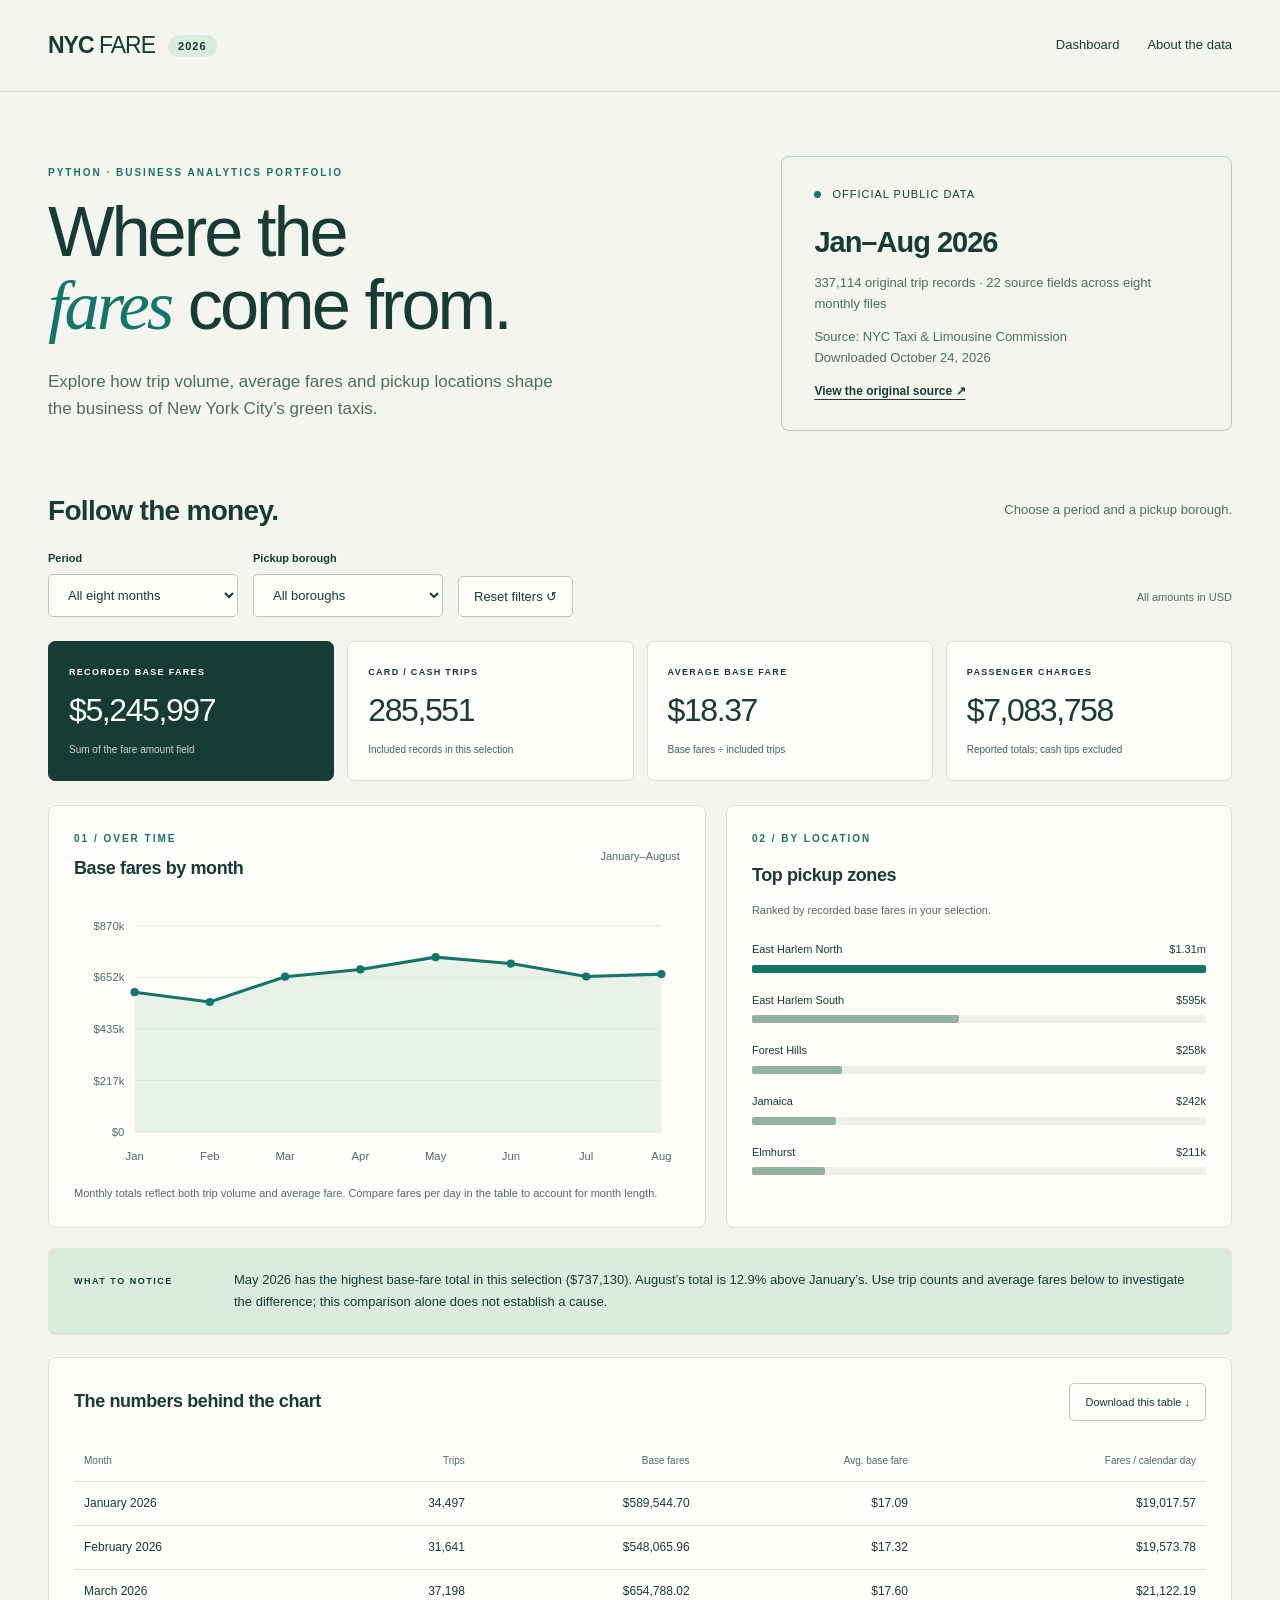
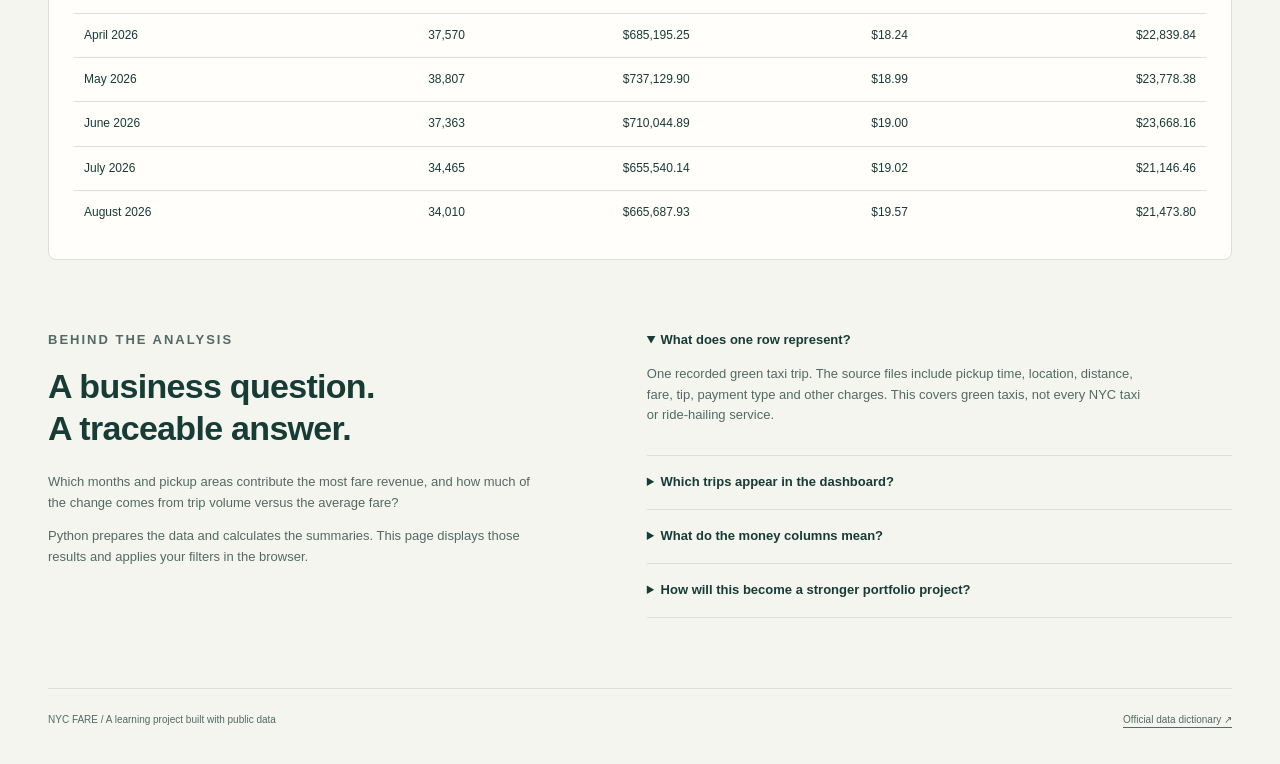
==== docs/index.html @ 301e700b "Add files via upload" ====
<!DOCTYPE html>
<html lang="en">
<head><meta charset="UTF-8"><meta name="viewport" content="width=device-width, initial-scale=1"><meta name="description" content="A Python business analytics project exploring New York City green taxi fares, trip volume and pickup locations in 2026."><title>NYC Fare | 2026 Business Analytics</title><link rel="stylesheet" href="style.css"></head>
<body>
<header class="nav"><a class="brand" href="#top">NYC <span>FARE</span><i>2026</i></a><nav aria-label="Main navigation"><a href="#explore">Dashboard</a><a href="#method">About the data</a></nav></header>
<main id="top">
<section class="hero"><div><p class="eyebrow">PYTHON · BUSINESS ANALYTICS PORTFOLIO</p><h1>Where the<br><em>fares</em> come from.</h1><p class="intro">Explore how trip volume, average fares and pickup locations shape the business of New York City’s green taxis.</p></div><aside class="dataset-note"><span class="dot"></span> OFFICIAL PUBLIC DATA<h2>Jan–Aug 2026</h2><p id="datasetSize">Loading source information…</p><p>Source: NYC Taxi &amp; Limousine Commission<br>Downloaded October 24, 2026</p><a href="https://www.nyc.gov/site/tlc/about/tlc-trip-record-data.page" target="_blank" rel="noopener">View the original source ↗</a></aside></section>
<section id="explore" aria-label="Interactive dashboard"><div class="section-heading"><h2>Follow the money.</h2><p>Choose a period and a pickup borough.</p></div>
<div class="filters"><label>Period<select id="month"><option value="all">All eight months</option></select></label><label>Pickup borough<select id="borough"><option value="all">All boroughs</option></select></label><button id="reset" type="button">Reset filters ↺</button><span class="units">All amounts in USD</span></div>
<div class="kpis" aria-live="polite"><article><p>RECORDED BASE FARES</p><strong id="fare">—</strong><small>Sum of the fare amount field</small></article><article><p>CARD / CASH TRIPS</p><strong id="trips">—</strong><small>Included records in this selection</small></article><article><p>AVERAGE BASE FARE</p><strong id="average">—</strong><small>Base fares ÷ included trips</small></article><article><p>PASSENGER CHARGES</p><strong id="charges">—</strong><small>Reported totals; cash tips excluded</small></article></div>
<div class="charts"><article class="panel"><div class="chart-heading"><div><p class="eyebrow">01 / OVER TIME</p><h3>Base fares by month</h3></div><span id="scope">January–August</span></div><div id="trend" class="svg-chart"></div><p class="chart-caption">Monthly totals reflect both trip volume and average fare. Compare fares per day in the table to account for month length.</p></article><article class="panel"><p class="eyebrow">02 / BY LOCATION</p><h3>Top pickup zones</h3><p class="chart-caption">Ranked by recorded base fares in your selection.</p><div id="zones" class="zone-bars"></div></article></div>
<aside class="insight" aria-live="polite"><span>WHAT TO NOTICE</span><p id="insight">Loading…</p></aside>
<article class="panel table-panel"><div class="chart-heading"><h3>The numbers behind the chart</h3><button id="download" type="button">Download this table ↓</button></div><div class="table-scroll"><table><caption class="sr-only">Monthly business metrics for the selected period and pickup borough</caption><thead><tr><th scope="col">Month</th><th scope="col">Trips</th><th scope="col">Base fares</th><th scope="col">Avg. base fare</th><th scope="col">Fares / calendar day</th></tr></thead><tbody id="tableBody"></tbody></table></div></article>
</section>
<section id="method" class="method"><div><p class="eyebrow">BEHIND THE ANALYSIS</p><h2>A business question.<br>A traceable answer.</h2><p>Which months and pickup areas contribute the most fare revenue, and how much of the change comes from trip volume versus the average fare?</p><p>Python prepares the data and calculates the summaries. This page displays those results and applies your filters in the browser.</p></div><div class="method-notes"><details open><summary>What does one row represent?</summary><p>One recorded green taxi trip. The source files include pickup time, location, distance, fare, tip, payment type and other charges. This covers green taxis, not every NYC taxi or ride-hailing service.</p></details><details><summary>Which trips appear in the dashboard?</summary><p id="quality">Loading…</p><p>We include card/cash records with positive fare and total amounts and a pickup date in the file’s own month. All source records remain in the downloadable project. Exact duplicates are counted but retained because there is no unique trip ID. We do not trim high fares. Distance outliers exist, so distance is not a dashboard KPI.</p></details><details><summary>What do the money columns mean?</summary><p><b>Base fares</b> are the recorded fare_amount, excluding separate tips, taxes, tolls and surcharges. <b>Passenger charges</b> use total_amount and include the charges reported in the trip record, but exclude cash tips. Neither measure represents company profit or driver take-home pay.</p></details><details><summary>How will this become a stronger portfolio project?</summary><p>Next: compare the same months in 2025, investigate changes in fare mix and trip volume, then test whether weather or local events help explain unusual days. Those explanations are hypotheses until checked against additional evidence. Marketing campaign and customer identity data are not available here.</p></details></div></section>
<footer><span>NYC FARE / A learning project built with public data</span><a href="https://www.nyc.gov/assets/tlc/downloads/pdf/data_dictionary_trip_records_green.pdf" target="_blank" rel="noopener">Official data dictionary ↗</a></footer>
</main><noscript><p>This dashboard needs JavaScript. The project also includes CSV summaries and a static chart.</p></noscript><script src="data.js"></script><script src="app.js"></script></body></html>
---- docs/style.css ----
:root{--bg:#f5f5ef;--ink:#173b35;--muted:#526a63;--line:#d9e1d9;--green:#147569;--mint:#d9ecde;--white:#fffefa}*{box-sizing:border-box}html{scroll-behavior:smooth}body{margin:0;background:var(--bg);color:var(--ink);font:16px/1.6 Arial,Helvetica,sans-serif}.nav,main{max-width:1280px;margin:auto;padding:0 48px}.nav{height:92px;display:flex;align-items:center;justify-content:space-between;border-bottom:1px solid var(--line)}a{color:inherit;text-underline-offset:4px}.brand{text-decoration:none;font-size:23px;font-weight:800;letter-spacing:-1px}.brand span{font-weight:400}.brand i{font-size:11px;font-style:normal;letter-spacing:1px;background:var(--mint);border-radius:20px;padding:5px 10px;margin-left:13px;vertical-align:middle}nav{display:flex;gap:28px;font-size:13px}nav a{text-decoration:none}nav a:hover{text-decoration:underline}.hero{display:grid;grid-template-columns:1.45fr 1fr;gap:80px;padding:64px 0 62px;align-items:center}.eyebrow{font-size:10px;letter-spacing:2px;font-weight:700;margin:0 0 14px;color:var(--green)}h1{font-size:clamp(42px,5.5vw,72px);line-height:1.04;letter-spacing:-3px;margin:0 0 26px;font-weight:500}h1 em{font-family:Georgia,serif;color:var(--green);font-weight:400}.intro{max-width:520px;color:var(--muted);font-size:17px;line-height:1.6;margin:0}.dataset-note{border:1px solid #b9cec1;border-radius:8px;padding:29px 32px;position:relative;font-size:11px;letter-spacing:1px}.dataset-note h2{font-size:29px;letter-spacing:-1px;margin:20px 0 12px}.dataset-note p{font-size:13px;letter-spacing:0;color:var(--muted)}.dataset-note a{font-size:12px;letter-spacing:0;font-weight:700}.dot{display:inline-block;width:7px;height:7px;background:var(--green);border-radius:50%;margin-right:7px}h2,h3,p{overflow-wrap:break-word}h2{font-size:28px;letter-spacing:-.7px;line-height:1.25;margin:0}h3{font-size:18px;letter-spacing:-.4px;margin:0}.section-heading{display:flex;justify-content:space-between;align-items:center;margin-bottom:22px}.section-heading p{font-size:13px;color:var(--muted);margin:0}.filters{display:flex;align-items:end;gap:15px;margin-bottom:24px}.filters label{display:flex;flex-direction:column;gap:6px;font-size:11px;font-weight:700}.filters select,button{border:1px solid #b9cbbf;background:var(--white);color:var(--ink);border-radius:5px;font:13px Arial,Helvetica,sans-serif;padding:12px 15px}.filters select{min-width:190px;padding-right:35px}button{cursor:pointer}button:hover{background:var(--mint)}button:focus-visible,select:focus-visible,a:focus-visible,summary:focus-visible{outline:3px solid #d59c3b;outline-offset:3px}.units{font-size:11px;color:var(--muted);margin-left:auto;padding-bottom:10px}.kpis{display:grid;grid-template-columns:repeat(4,1fr);gap:13px;margin-bottom:24px}.kpis article{padding:23px 20px;background:var(--white);border:1px solid var(--line);border-radius:7px}.kpis article:first-child{background:var(--ink);color:#f8fff7;border-color:var(--ink)}.kpis p{font-size:9px;letter-spacing:1.3px;font-weight:700;margin:0 0 11px}.kpis strong{font-size:clamp(23px,2.5vw,33px);letter-spacing:-1.4px;font-weight:500;display:block;line-height:1.3}.kpis small{font-size:10px;opacity:.8;display:block;margin-top:10px;line-height:1.5}.charts{display:grid;grid-template-columns:1.3fr 1fr;gap:20px}.panel{border:1px solid var(--line);border-radius:8px;padding:25px;background:var(--white)}.chart-heading{display:flex;justify-content:space-between;align-items:center;gap:12px}.chart-heading>span{font-size:11px;color:var(--muted)}.chart-heading .eyebrow{margin-bottom:7px}.svg-chart{padding-top:18px;width:100%}.svg-chart svg{display:block;width:100%;height:auto}.chart-caption{font-size:11px;color:var(--muted);line-height:1.6;margin:12px 0 0}.zone-bars{margin-top:22px}.bar-row{margin-bottom:19px}.bar-label{display:flex;justify-content:space-between;gap:12px;font-size:11px;margin-bottom:6px}.bar-label span:first-child{max-width:75%}.bar-label b{font-weight:500;white-space:nowrap}.track{height:8px;background:#edf1e9;border-radius:2px}.fill{height:8px;background:var(--green);border-radius:2px}.bar-row:not(:first-child) .fill{background:#92b2a2}.insight{display:grid;grid-template-columns:140px 1fr;gap:20px;padding:21px 26px;background:var(--mint);border-radius:7px;margin:20px 0}.insight span{font-size:9px;letter-spacing:1.5px;font-weight:700;padding-top:5px}.insight p{margin:0;font-size:13px;line-height:1.7}.table-panel{margin-top:22px}.table-panel button{font-size:11px}.table-scroll{overflow-x:auto}table{border-collapse:collapse;width:100%;font-size:12px;margin-top:20px;text-align:right}th,td{padding:12px 10px;border-bottom:1px solid var(--line);white-space:nowrap}th{font-weight:500;color:var(--muted);font-size:10px}th:first-child,td:first-child{text-align:left}tbody tr:last-child td{border-bottom:0}.method{display:grid;grid-template-columns:1fr 1.15fr;gap:90px;padding:70px 0}.method h2{font-size:34px;margin-bottom:22px}.method p{font-size:13px;color:var(--muted);max-width:500px}.method-notes details{border-bottom:1px solid var(--line);padding:16px 0}.method-notes details:first-child{padding-top:0}summary{font-size:13px;font-weight:700;cursor:pointer}footer{border-top:1px solid var(--line);padding:23px 0 36px;display:flex;justify-content:space-between;gap:20px;font-size:10px;color:var(--muted)}.sr-only{position:absolute;width:1px;height:1px;padding:0;margin:-1px;overflow:hidden;clip:rect(0,0,0,0);white-space:nowrap;border:0}@media(max-width:950px){.nav,main{padding-left:25px;padding-right:25px}.hero{gap:30px}.kpis{grid-template-columns:repeat(2,1fr)}.charts{grid-template-columns:1fr 1fr}.panel{padding:20px}.method{gap:40px}.chart-heading>span{display:none}}@media(max-width:650px){.nav{height:75px}nav{gap:15px;font-size:11px}.hero{grid-template-columns:1fr;padding:40px 0;gap:28px}h1{font-size:53px}.dataset-note{padding:22px}.section-heading{display:block}.section-heading p{margin-top:10px}.filters{flex-wrap:wrap}.filters label{flex:1}.filters select{min-width:0;width:100%}.filters .units{font-size:10px}.kpis article{padding:18px 13px}.kpis strong{font-size:27px}.kpis p{font-size:8px}.charts{grid-template-columns:1fr}.insight{grid-template-columns:1fr;gap:7px;padding:19px}.method{grid-template-columns:1fr;gap:20px;padding:45px 0}.chart-heading{align-items:start}.table-panel button{max-width:130px;padding:9px;line-height:1.4}footer{flex-direction:column;gap:7px}.table-panel{padding:19px 14px}}@media(prefers-reduced-motion:reduce){html{scroll-behavior:auto}}
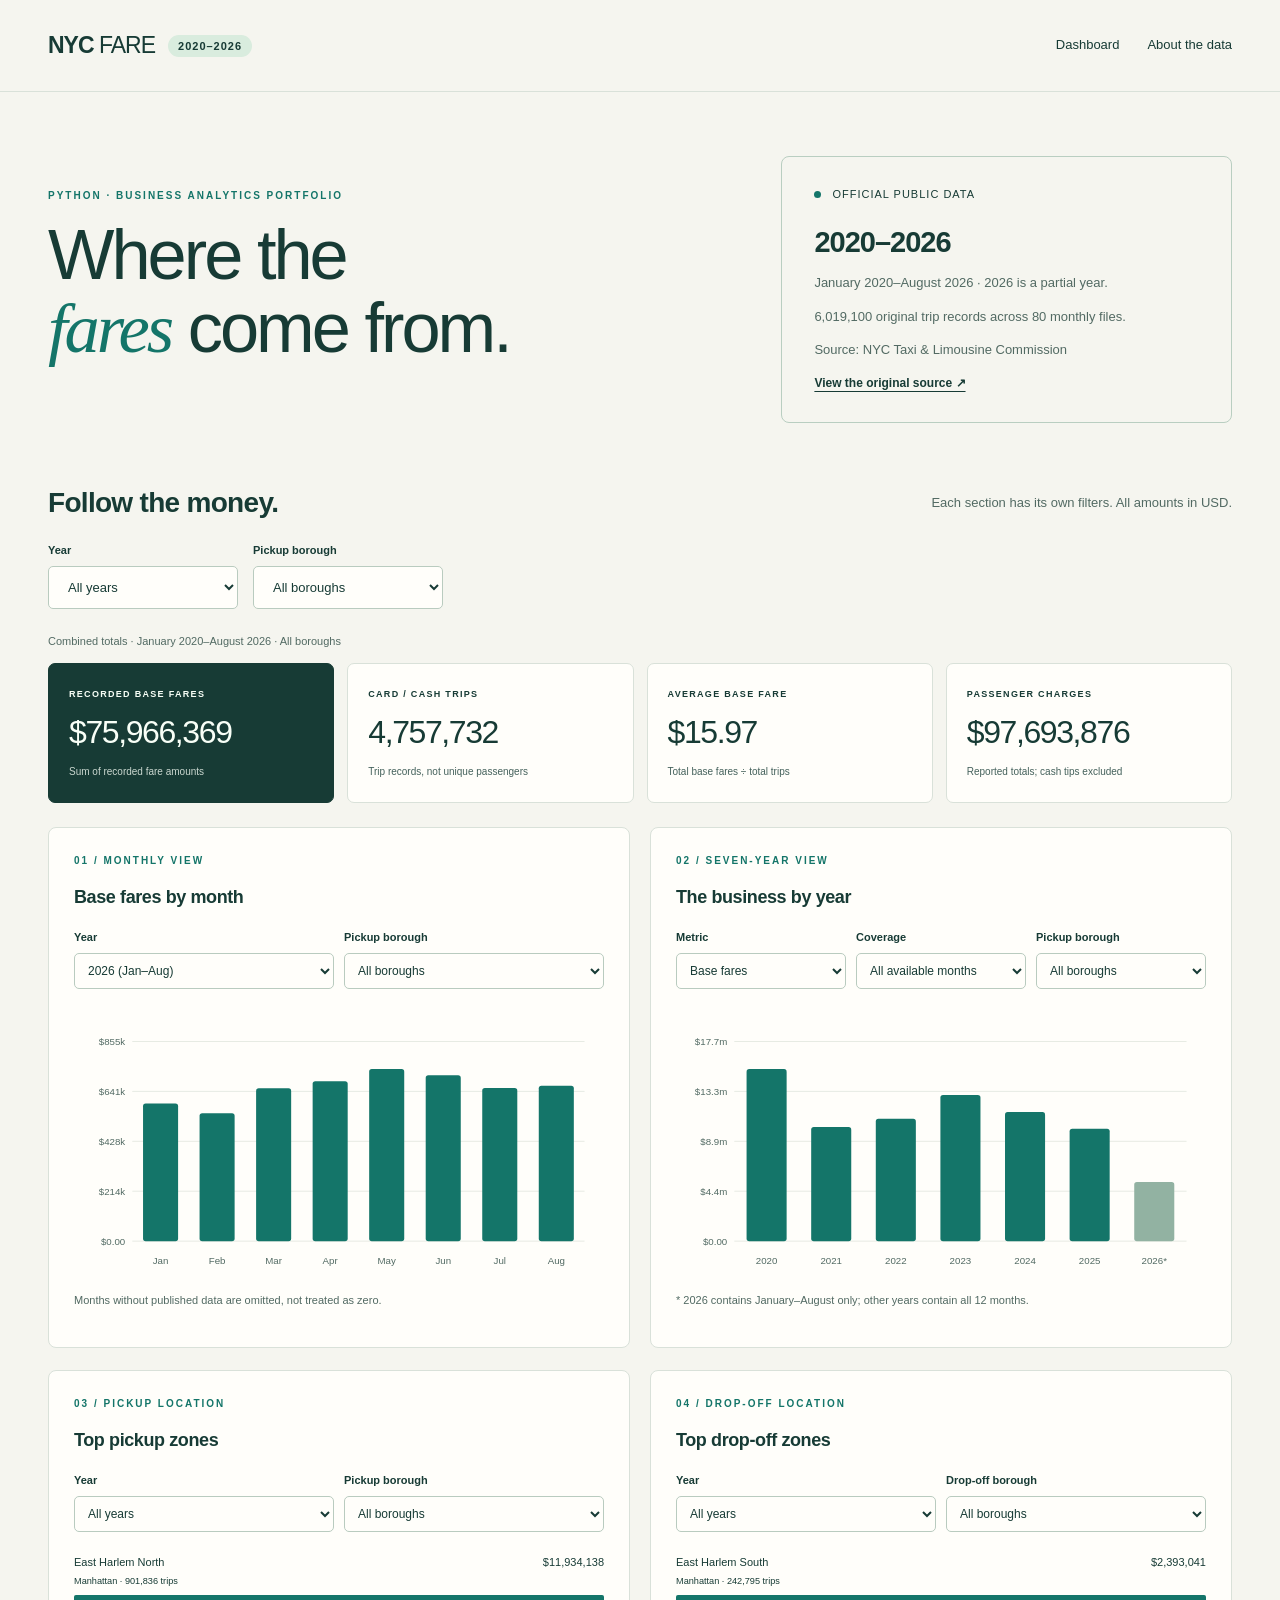
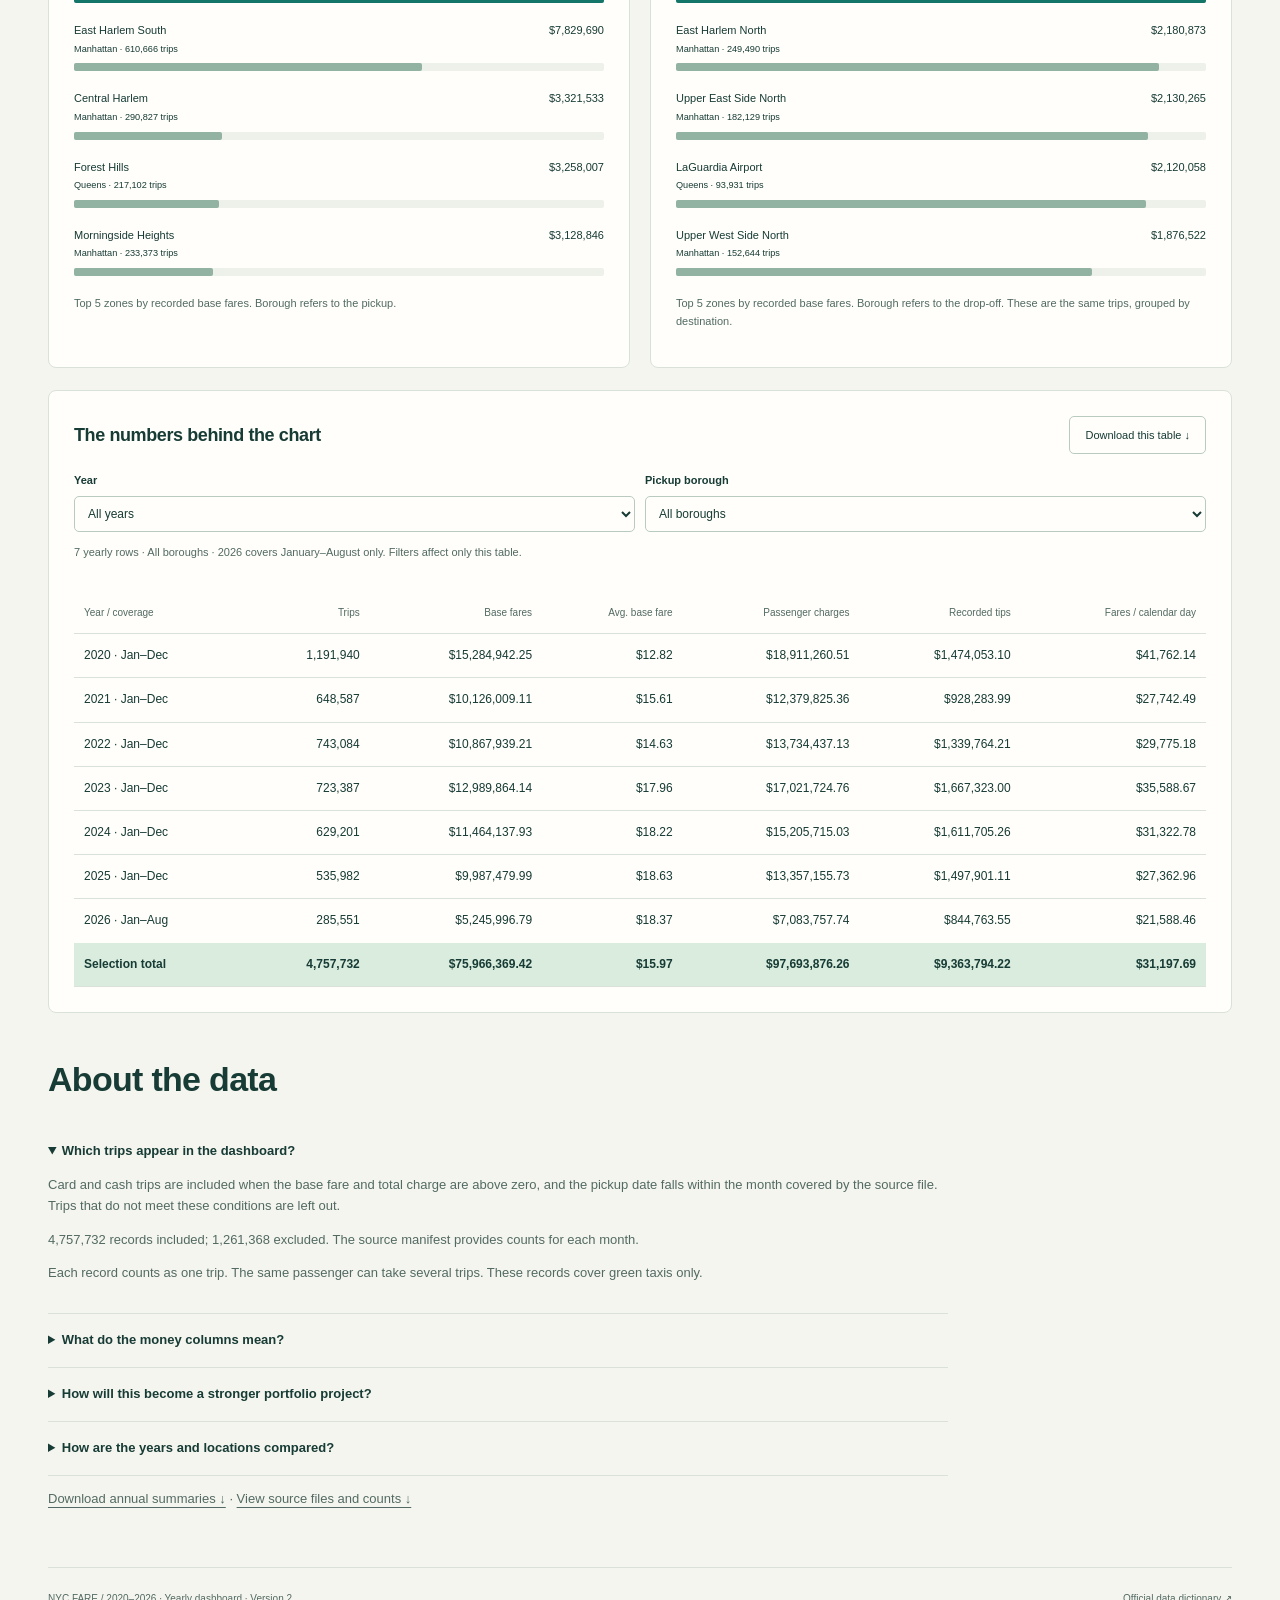
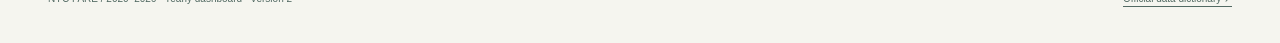
==== commit e53d4cc0: "Add files via upload" ====
--- a/docs/index.html
+++ b/docs/index.html
@@ -1,17 +1,46 @@
-<!DOCTYPE html>
-<html lang="en">
-<head><meta charset="UTF-8"><meta name="viewport" content="width=device-width, initial-scale=1"><meta name="description" content="A Python business analytics project exploring New York City green taxi fares, trip volume and pickup locations in 2026."><title>NYC Fare | 2026 Business Analytics</title><link rel="stylesheet" href="style.css"></head>
-<body>
-<header class="nav"><a class="brand" href="#top">NYC <span>FARE</span><i>2026</i></a><nav aria-label="Main navigation"><a href="#explore">Dashboard</a><a href="#method">About the data</a></nav></header>
-<main id="top">
-<section class="hero"><div><p class="eyebrow">PYTHON · BUSINESS ANALYTICS PORTFOLIO</p><h1>Where the<br><em>fares</em> come from.</h1><p class="intro">Explore how trip volume, average fares and pickup locations shape the business of New York City’s green taxis.</p></div><aside class="dataset-note"><span class="dot"></span> OFFICIAL PUBLIC DATA<h2>Jan–Aug 2026</h2><p id="datasetSize">Loading source information…</p><p>Source: NYC Taxi &amp; Limousine Commission<br>Downloaded October 24, 2026</p><a href="https://www.nyc.gov/site/tlc/about/tlc-trip-record-data.page" target="_blank" rel="noopener">View the original source ↗</a></aside></section>
-<section id="explore" aria-label="Interactive dashboard"><div class="section-heading"><h2>Follow the money.</h2><p>Choose a period and a pickup borough.</p></div>
-<div class="filters"><label>Period<select id="month"><option value="all">All eight months</option></select></label><label>Pickup borough<select id="borough"><option value="all">All boroughs</option></select></label><button id="reset" type="button">Reset filters ↺</button><span class="units">All amounts in USD</span></div>
-<div class="kpis" aria-live="polite"><article><p>RECORDED BASE FARES</p><strong id="fare">—</strong><small>Sum of the fare amount field</small></article><article><p>CARD / CASH TRIPS</p><strong id="trips">—</strong><small>Included records in this selection</small></article><article><p>AVERAGE BASE FARE</p><strong id="average">—</strong><small>Base fares ÷ included trips</small></article><article><p>PASSENGER CHARGES</p><strong id="charges">—</strong><small>Reported totals; cash tips excluded</small></article></div>
-<div class="charts"><article class="panel"><div class="chart-heading"><div><p class="eyebrow">01 / OVER TIME</p><h3>Base fares by month</h3></div><span id="scope">January–August</span></div><div id="trend" class="svg-chart"></div><p class="chart-caption">Monthly totals reflect both trip volume and average fare. Compare fares per day in the table to account for month length.</p></article><article class="panel"><p class="eyebrow">02 / BY LOCATION</p><h3>Top pickup zones</h3><p class="chart-caption">Ranked by recorded base fares in your selection.</p><div id="zones" class="zone-bars"></div></article></div>
-<aside class="insight" aria-live="polite"><span>WHAT TO NOTICE</span><p id="insight">Loading…</p></aside>
-<article class="panel table-panel"><div class="chart-heading"><h3>The numbers behind the chart</h3><button id="download" type="button">Download this table ↓</button></div><div class="table-scroll"><table><caption class="sr-only">Monthly business metrics for the selected period and pickup borough</caption><thead><tr><th scope="col">Month</th><th scope="col">Trips</th><th scope="col">Base fares</th><th scope="col">Avg. base fare</th><th scope="col">Fares / calendar day</th></tr></thead><tbody id="tableBody"></tbody></table></div></article>
-</section>
-<section id="method" class="method"><div><p class="eyebrow">BEHIND THE ANALYSIS</p><h2>A business question.<br>A traceable answer.</h2><p>Which months and pickup areas contribute the most fare revenue, and how much of the change comes from trip volume versus the average fare?</p><p>Python prepares the data and calculates the summaries. This page displays those results and applies your filters in the browser.</p></div><div class="method-notes"><details open><summary>What does one row represent?</summary><p>One recorded green taxi trip. The source files include pickup time, location, distance, fare, tip, payment type and other charges. This covers green taxis, not every NYC taxi or ride-hailing service.</p></details><details><summary>Which trips appear in the dashboard?</summary><p id="quality">Loading…</p><p>We include card/cash records with positive fare and total amounts and a pickup date in the file’s own month. All source records remain in the downloadable project. Exact duplicates are counted but retained because there is no unique trip ID. We do not trim high fares. Distance outliers exist, so distance is not a dashboard KPI.</p></details><details><summary>What do the money columns mean?</summary><p><b>Base fares</b> are the recorded fare_amount, excluding separate tips, taxes, tolls and surcharges. <b>Passenger charges</b> use total_amount and include the charges reported in the trip record, but exclude cash tips. Neither measure represents company profit or driver take-home pay.</p></details><details><summary>How will this become a stronger portfolio project?</summary><p>Next: compare the same months in 2025, investigate changes in fare mix and trip volume, then test whether weather or local events help explain unusual days. Those explanations are hypotheses until checked against additional evidence. Marketing campaign and customer identity data are not available here.</p></details></div></section>
-<footer><span>NYC FARE / A learning project built with public data</span><a href="https://www.nyc.gov/assets/tlc/downloads/pdf/data_dictionary_trip_records_green.pdf" target="_blank" rel="noopener">Official data dictionary ↗</a></footer>
-</main><noscript><p>This dashboard needs JavaScript. The project also includes CSV summaries and a static chart.</p></noscript><script src="data.js"></script><script src="app.js"></script></body></html>
+<!DOCTYPE html><html lang="en"><head><meta charset="UTF-8"><meta name="viewport" content="width=device-width, initial-scale=1"><title>NYC Fare | 2020–2026 Business Analytics</title><style>:root{--bg:#f5f5ef;--ink:#173b35;--muted:#526a63;--line:#d9e1d9;--green:#147569;--mint:#d9ecde;--white:#fffefa}*{box-sizing:border-box}html{scroll-behavior:smooth}body{margin:0;background:var(--bg);color:var(--ink);font:16px/1.6 Arial,Helvetica,sans-serif}.nav,main{max-width:1280px;margin:auto;padding:0 48px}.nav{height:92px;display:flex;align-items:center;justify-content:space-between;border-bottom:1px solid var(--line)}a{color:inherit;text-underline-offset:4px}.brand{text-decoration:none;font-size:23px;font-weight:800;letter-spacing:-1px}.brand span{font-weight:400}.brand i{font-size:11px;font-style:normal;letter-spacing:1px;background:var(--mint);border-radius:20px;padding:5px 10px;margin-left:13px;vertical-align:middle}nav{display:flex;gap:28px;font-size:13px}nav a{text-decoration:none}nav a:hover{text-decoration:underline}.hero{display:grid;grid-template-columns:1.45fr 1fr;gap:80px;padding:64px 0 62px;align-items:center}.eyebrow{font-size:10px;letter-spacing:2px;font-weight:700;margin:0 0 14px;color:var(--green)}h1{font-size:clamp(42px,5.5vw,72px);line-height:1.04;letter-spacing:-3px;margin:0 0 26px;font-weight:500}h1 em{font-family:Georgia,serif;color:var(--green);font-weight:400}.intro{max-width:520px;color:var(--muted);font-size:17px;line-height:1.6;margin:0}.dataset-note{border:1px solid #b9cec1;border-radius:8px;padding:29px 32px;position:relative;font-size:11px;letter-spacing:1px}.dataset-note h2{font-size:29px;letter-spacing:-1px;margin:20px 0 12px}.dataset-note p{font-size:13px;letter-spacing:0;color:var(--muted)}.dataset-note a{font-size:12px;letter-spacing:0;font-weight:700}.dot{display:inline-block;width:7px;height:7px;background:var(--green);border-radius:50%;margin-right:7px}h2,h3,p{overflow-wrap:break-word}h2{font-size:28px;letter-spacing:-.7px;line-height:1.25;margin:0}h3{font-size:18px;letter-spacing:-.4px;margin:0}.section-heading{display:flex;justify-content:space-between;align-items:center;margin-bottom:22px}.section-heading p{font-size:13px;color:var(--muted);margin:0}.filters{display:flex;align-items:end;gap:15px;margin-bottom:24px}.filters label{display:flex;flex-direction:column;gap:6px;font-size:11px;font-weight:700}.filters select,button{border:1px solid #b9cbbf;background:var(--white);color:var(--ink);border-radius:5px;font:13px Arial,Helvetica,sans-serif;padding:12px 15px}.filters select{min-width:190px;padding-right:35px}button{cursor:pointer}button:hover{background:var(--mint)}button:focus-visible,select:focus-visible,a:focus-visible,summary:focus-visible{outline:3px solid #d59c3b;outline-offset:3px}.units{font-size:11px;color:var(--muted);margin-left:auto;padding-bottom:10px}.kpis{display:grid;grid-template-columns:repeat(4,1fr);gap:13px;margin-bottom:24px}.kpis article{padding:23px 20px;background:var(--white);border:1px solid var(--line);border-radius:7px}.kpis article:first-child{background:var(--ink);color:#f8fff7;border-color:var(--ink)}.kpis p{font-size:9px;letter-spacing:1.3px;font-weight:700;margin:0 0 11px}.kpis strong{font-size:clamp(23px,2.5vw,33px);letter-spacing:-1.4px;font-weight:500;display:block;line-height:1.3}.kpis small{font-size:10px;opacity:.8;display:block;margin-top:10px;line-height:1.5}.charts{display:grid;grid-template-columns:1.3fr 1fr;gap:20px}.panel{border:1px solid var(--line);border-radius:8px;padding:25px;background:var(--white)}.chart-heading{display:flex;justify-content:space-between;align-items:center;gap:12px}.chart-heading>span{font-size:11px;color:var(--muted)}.chart-heading .eyebrow{margin-bottom:7px}.svg-chart{padding-top:18px;width:100%}.svg-chart svg{display:block;width:100%;height:auto}.chart-caption{font-size:11px;color:var(--muted);line-height:1.6;margin:12px 0 0}.zone-bars{margin-top:22px}.bar-row{margin-bottom:19px}.bar-label{display:flex;justify-content:space-between;gap:12px;font-size:11px;margin-bottom:6px}.bar-label span:first-child{max-width:75%}.bar-label b{font-weight:500;white-space:nowrap}.track{height:8px;background:#edf1e9;border-radius:2px}.fill{height:8px;background:var(--green);border-radius:2px}.bar-row:not(:first-child) .fill{background:#92b2a2}.insight{display:grid;grid-template-columns:140px 1fr;gap:20px;padding:21px 26px;background:var(--mint);border-radius:7px;margin:20px 0}.insight span{font-size:9px;letter-spacing:1.5px;font-weight:700;padding-top:5px}.insight p{margin:0;font-size:13px;line-height:1.7}.table-panel{margin-top:22px}.table-panel button{font-size:11px}.table-scroll{overflow-x:auto}table{border-collapse:collapse;width:100%;font-size:12px;margin-top:20px;text-align:right}th,td{padding:12px 10px;border-bottom:1px solid var(--line);white-space:nowrap}th{font-weight:500;color:var(--muted);font-size:10px}th:first-child,td:first-child{text-align:left}tbody tr:last-child td{border-bottom:0}.method{display:grid;grid-template-columns:1fr 1.15fr;gap:90px;padding:70px 0}.method h2{font-size:34px;margin-bottom:22px}.method p{font-size:13px;color:var(--muted);max-width:500px}.method-notes details{border-bottom:1px solid var(--line);padding:16px 0}.method-notes details:first-child{padding-top:0}summary{font-size:13px;font-weight:700;cursor:pointer}footer{border-top:1px solid var(--line);padding:23px 0 36px;display:flex;justify-content:space-between;gap:20px;font-size:10px;color:var(--muted)}.sr-only{position:absolute;width:1px;height:1px;padding:0;margin:-1px;overflow:hidden;clip:rect(0,0,0,0);white-space:nowrap;border:0}@media(max-width:950px){.nav,main{padding-left:25px;padding-right:25px}.hero{gap:30px}.kpis{grid-template-columns:repeat(2,1fr)}.charts{grid-template-columns:1fr 1fr}.panel{padding:20px}.method{gap:40px}.chart-heading>span{display:none}}@media(max-width:650px){.nav{height:75px}nav{gap:15px;font-size:11px}.hero{grid-template-columns:1fr;padding:40px 0;gap:28px}h1{font-size:53px}.dataset-note{padding:22px}.section-heading{display:block}.section-heading p{margin-top:10px}.filters{flex-wrap:wrap}.filters label{flex:1}.filters select{min-width:0;width:100%}.filters .units{font-size:10px}.kpis article{padding:18px 13px}.kpis strong{font-size:27px}.kpis p{font-size:8px}.charts{grid-template-columns:1fr}.insight{grid-template-columns:1fr;gap:7px;padding:19px}.method{grid-template-columns:1fr;gap:20px;padding:45px 0}.chart-heading{align-items:start}.table-panel button{max-width:130px;padding:9px;line-height:1.4}footer{flex-direction:column;gap:7px}.table-panel{padding:19px 14px}}@media(prefers-reduced-motion:reduce){html{scroll-behavior:auto}}
+.charts{grid-template-columns:1fr 1fr;margin-top:22px}.compact{flex-wrap:wrap;gap:10px;margin:18px 0 8px}.compact label{flex:1;min-width:100px}.compact select{min-width:0;width:100%;padding:9px;font-size:12px}.kpis{margin-top:12px}.chart-caption{margin-bottom:12px}.table-scroll{max-height:560px}thead{position:sticky;top:0;background:var(--white)}tfoot{font-weight:bold;background:var(--mint)}.bar-label span:first-child{max-width:72%}.kpis strong{font-size:clamp(21px,2.5vw,32px)}@media(max-width:760px){.charts{grid-template-columns:1fr}.section-heading{display:block}.filters{flex-wrap:wrap}.filters select{min-width:0}.hero{gap:24px}.nav,main{padding-left:20px;padding-right:20px}} 
+
+.simple-method{display:block;max-width:900px;padding:45px 0}.simple-method h2{margin-bottom:25px}.simple-method p{max-width:none}
+</style></head><body>
+<header class="nav"><a class="brand" href="#top">NYC <span>FARE</span><i>2020–2026</i></a><nav><a href="#explore">Dashboard</a><a href="#method">About the data</a></nav></header><main id="top">
+<section class="hero"><div><p class="eyebrow">PYTHON · BUSINESS ANALYTICS PORTFOLIO</p><h1>Where the<br><em>fares</em> come from.</h1></div><aside class="dataset-note"><span class="dot"></span> OFFICIAL PUBLIC DATA<h2>2020–2026</h2><p>January 2020–August 2026 · 2026 is a partial year.</p><p id="datasetSize"></p><p>Source: NYC Taxi &amp; Limousine Commission</p><a href="https://www.nyc.gov/site/tlc/about/tlc-trip-record-data.page">View the original source ↗</a></aside></section>
+<section id="explore"><div class="section-heading"><h2>Follow the money.</h2><p>Each section has its own filters. All amounts in USD.</p></div>
+<div id="kpiFilters" class="filters"></div><p id="kpiScope" class="chart-caption"></p><div class="kpis" aria-live="polite"><article><p>RECORDED BASE FARES</p><strong id="fare"></strong><small>Sum of recorded fare amounts</small></article><article><p>CARD / CASH TRIPS</p><strong id="trips"></strong><small>Trip records, not unique passengers</small></article><article><p>AVERAGE BASE FARE</p><strong id="average"></strong><small>Total base fares ÷ total trips</small></article><article><p>PASSENGER CHARGES</p><strong id="charges"></strong><small>Reported totals; cash tips excluded</small></article></div>
+<div class="charts"><article class="panel"><p class="eyebrow">01 / MONTHLY VIEW</p><h3>Base fares by month</h3><div id="monthlyFilters" class="filters compact"></div><div id="monthlyChart" class="svg-chart"></div><p class="chart-caption">Months without published data are omitted, not treated as zero.</p></article><article class="panel"><p class="eyebrow">02 / SEVEN-YEAR VIEW</p><h3>The business by year</h3><div id="annualFilters" class="filters compact"></div><div id="annualChart" class="svg-chart"></div><p id="annualNote" class="chart-caption"></p></article></div>
+<div class="charts equal"><article class="panel"><p class="eyebrow">03 / PICKUP LOCATION</p><h3>Top pickup zones</h3><div id="pickupFilters" class="filters compact"></div><div id="pickupBars" class="zone-bars"></div><p class="chart-caption">Top 5 zones by recorded base fares. Borough refers to the pickup.</p></article><article class="panel"><p class="eyebrow">04 / DROP-OFF LOCATION</p><h3>Top drop-off zones</h3><div id="dropoffFilters" class="filters compact"></div><div id="dropoffBars" class="zone-bars"></div><p class="chart-caption">Top 5 zones by recorded base fares. Borough refers to the drop-off. These are the same trips, grouped by destination.</p></article></div>
+<article class="panel table-panel"><div class="chart-heading"><h3>The numbers behind the chart</h3><button id="download">Download this table ↓</button></div><div id="tableFilters" class="filters compact"></div><p id="tableScope" class="chart-caption"></p><div class="table-scroll"><table><caption class="sr-only">Yearly business summaries</caption><thead><tr><th>Year / coverage</th><th>Trips</th><th>Base fares</th><th>Avg. base fare</th><th>Passenger charges</th><th>Recorded tips</th><th>Fares / calendar day</th></tr></thead><tbody id="tableBody"></tbody><tfoot id="tableTotal"></tfoot></table></div></article></section>
+<section id="method" class="method simple-method"><div class="method-notes"><h2>About the data</h2><details open><summary>Which trips appear in the dashboard?</summary><p>Card and cash trips are included when the base fare and total charge are above zero, and the pickup date falls within the month covered by the source file. Trips that do not meet these conditions are left out.</p><p id="quality"></p><p>Each record counts as one trip. The same passenger can take several trips. These records cover green taxis only.</p></details><details><summary>What do the money columns mean?</summary><p><b>Base fares:</b> the trip price before separately listed tips, taxes, tolls and extra charges.</p><p><b>Passenger charges:</b> the reported total paid for the trip, including recorded extras. Cash tips are not included.</p><p><b>Average base fare:</b> total base fares divided by the number of included trips.</p><p><b>Recorded tips:</b> tips listed in the data; cash tips are missing.</p><p><b>Fares per calendar day:</b> total base fares divided by the number of days covered. These amounts are not profit because business expenses have not been subtracted.</p></details><details><summary>How will this become a stronger portfolio project?</summary><p>The next step is to investigate why fares and trip counts changed. Comparing the same months across years can help. Information about fare changes, weather or major events could provide context, but a chart alone cannot prove the cause.</p></details><details><summary>How are the years and locations compared?</summary><p>2020–2025 contain all 12 months. 2026 contains January–August only. All years combines these 80 months. Use January–August in the annual chart to compare matching periods.</p><p>Pickup zones show where trips started. Drop-off zones show where they ended. Both charts rank locations by base fares from the same trips, so their totals should not be added together.</p><p>Amounts are shown in the dollars recorded at the time, without an inflation adjustment. Very high fares and repeated records are not automatically removed.</p></details><p><a href="exports/annual_summary.csv" download>Download annual summaries ↓</a> · <a href="exports/source_manifest.csv" download>View source files and counts ↓</a></p></div></section><footer><span>NYC FARE / 2020–2026 · Yearly dashboard · Version 2</span><a href="https://www.nyc.gov/assets/tlc/downloads/pdf/data_dictionary_trip_records_green.pdf">Official data dictionary ↗</a></footer></main><script>window.TAXI_DATA = {"meta":{"coverage_start":"2020-01-01","coverage_end":"2026-08-31","raw_rows":6019100,"included_rows":4757732,"excluded_rows":1261368,"source_columns":22,"monthly_files":80,"months":["2020-01","2020-02","2020-03","2020-04","2020-05","2020-06","2020-07","2020-08","2020-09","2020-10","2020-11","2020-12","2021-01","2021-02","2021-03","2021-04","2021-05","2021-06","2021-07","2021-08","2021-09","2021-10","2021-11","2021-12","2022-01","2022-02","2022-03","2022-04","2022-05","2022-06","2022-07","2022-08","2022-09","2022-10","2022-11","2022-12","2023-01","2023-02","2023-03","2023-04","2023-05","2023-06","2023-07","2023-08","2023-09","2023-10","2023-11","2023-12","2024-01","2024-02","2024-03","2024-04","2024-05","2024-06","2024-07","2024-08","2024-09","2024-10","2024-11","2024-12","2025-01","2025-02","2025-03","2025-04","2025-05","2025-06","2025-07","2025-08","2025-09","2025-10","2025-11","2025-12","2026-01","2026-02","2026-03","2026-04","2026-05","2026-06","2026-07","2026-08"],"years":[2020,2021,2022,2023,2024,2025,2026],"fare_cents":7596636942,"charges_cents":9769387626,"audit_by_month":[{"month":"2020-01","raw_rows":447770,"included_rows":328415,"excluded_rows":119355,"source_columns":20,"exclusion_counts":{"Included":328415,"Payment is not card or cash":118338,"Nonpositive or missing fare / total":964,"Pickup outside source month or missing":53},"sha256":"f35e911dfcfd77153e81ca52a8ed3ec599b55e0bcf03a970e32440fbed314548","source_url":"https://d37ci6vzurychx.cloudfront.net/trip-data/green_tripdata_2020-01.parquet"},{"month":"2020-02","raw_rows":398632,"included_rows":314511,"excluded_rows":84121,"source_columns":20,"exclusion_counts":{"Included":314511,"Payment is not card or cash":83253,"Nonpositive or missing fare / total":843,"Pickup outside source month or missing":25},"sha256":"7952af4424e0b0cc233019bf0062a1168fcd76909ce76e347a1ff99653be361e","source_url":"https://d37ci6vzurychx.cloudfront.net/trip-data/green_tripdata_2020-02.parquet"},{"month":"2020-03","raw_rows":223496,"included_rows":174257,"excluded_rows":49239,"source_columns":20,"exclusion_counts":{"Included":174257,"Payment is not card or cash":48705,"Nonpositive or missing fare / total":512,"Pickup outside source month or missing":22},"sha256":"13c259492c0f95e188e49255505961b6be4e2115f80e2d319ef06af510ee4b34","source_url":"https://d37ci6vzurychx.cloudfront.net/trip-data/green_tripdata_2020-03.parquet"},{"month":"2020-04","raw_rows":35644,"included_rows":24192,"excluded_rows":11452,"source_columns":20,"exclusion_counts":{"Included":24192,"Payment is not card or cash":11416,"Nonpositive or missing fare / total":30,"Pickup outside source month or missing":6},"sha256":"3028f4203882cd81412a68512b44501e6de547a78e905ea0e07b94e79c98338c","source_url":"https://d37ci6vzurychx.cloudfront.net/trip-data/green_tripdata_2020-04.parquet"},{"month":"2020-05","raw_rows":57361,"included_rows":30778,"excluded_rows":26583,"source_columns":20,"exclusion_counts":{"Included":30778,"Payment is not card or cash":26410,"Nonpositive or missing fare / total":173},"sha256":"728fdde375a8552a3d3b812a23513870953841e5bd48cbea84f5334c5ca214f0","source_url":"https://d37ci6vzurychx.cloudfront.net/trip-data/green_tripdata_2020-05.parquet"},{"month":"2020-06","raw_rows":63110,"included_rows":37909,"excluded_rows":25201,"source_columns":20,"exclusion_counts":{"Included":37909,"Payment is not card or cash":25105,"Nonpositive or missing fare / total":94,"Pickup outside source month or missing":2},"sha256":"200a5528226012d3b21afadcb2fd8ccd160fbf2eedf9b5e24c4d0dec746f7f37","source_url":"https://d37ci6vzurychx.cloudfront.net/trip-data/green_tripdata_2020-06.parquet"},{"month":"2020-07","raw_rows":72258,"included_rows":42730,"excluded_rows":29528,"source_columns":20,"exclusion_counts":{"Included":42730,"Payment is not card or cash":29411,"Nonpositive or missing fare / total":111,"Pickup outside source month or missing":6},"sha256":"c81164436bf0cb2464cb19ad46d0177fb4d06d74b9c95609c551cab15500a1dd","source_url":"https://d37ci6vzurychx.cloudfront.net/trip-data/green_tripdata_2020-07.parquet"},{"month":"2020-08","raw_rows":81063,"included_rows":46174,"excluded_rows":34889,"source_columns":20,"exclusion_counts":{"Included":46174,"Payment is not card or cash":34767,"Nonpositive or missing fare / total":119,"Pickup outside source month or missing":3},"sha256":"e85f4eefccb6a9714a88f666e8d552696c8fd37a7255531575552b4615d314e6","source_url":"https://d37ci6vzurychx.cloudfront.net/trip-data/green_tripdata_2020-08.parquet"},{"month":"2020-09","raw_rows":87987,"included_rows":48034,"excluded_rows":39953,"source_columns":20,"exclusion_counts":{"Included":48034,"Payment is not card or cash":39805,"Nonpositive or missing fare / total":139,"Pickup outside source month or missing":9},"sha256":"4e7a679be073190d936036f1f02ad507ebbc3cd57af5d6bc689a59dc170cfc3b","source_url":"https://d37ci6vzurychx.cloudfront.net/trip-data/green_tripdata_2020-09.parquet"},{"month":"2020-10","raw_rows":95120,"included_rows":51719,"excluded_rows":43401,"source_columns":20,"exclusion_counts":{"Included":51719,"Payment is not card or cash":43001,"Nonpositive or missing fare / total":391,"Pickup outside source month or missing":9},"sha256":"721526001904a758604d2451d85fd8f0bc072e674125cbb21a86cae88c0d426d","source_url":"https://d37ci6vzurychx.cloudfront.net/trip-data/green_tripdata_2020-10.parquet"},{"month":"2020-11","raw_rows":88605,"included_rows":47678,"excluded_rows":40927,"source_columns":20,"exclusion_counts":{"Included":47678,"Payment is not card or cash":40578,"Nonpositive or missing fare / total":347,"Pickup outside source month or missing":2},"sha256":"4f485a3464e6ca71c51da64425cd82ad5fbf39825630126e097c8320783cbb6c","source_url":"https://d37ci6vzurychx.cloudfront.net/trip-data/green_tripdata_2020-11.parquet"},{"month":"2020-12","raw_rows":83130,"included_rows":45543,"excluded_rows":37587,"source_columns":20,"exclusion_counts":{"Included":45543,"Payment is not card or cash":37258,"Nonpositive or missing fare / total":326,"Pickup outside source month or missing":3},"sha256":"4adc433ae3504e5bac2e2d51aa925c38b40a09ae5f7283372fca00706713d14c","source_url":"https://d37ci6vzurychx.cloudfront.net/trip-data/green_tripdata_2020-12.parquet"},{"month":"2021-01","raw_rows":76518,"included_rows":39974,"excluded_rows":36544,"source_columns":20,"exclusion_counts":{"Included":39974,"Payment is not card or cash":36399,"Nonpositive or missing fare / total":142,"Pickup outside source month or missing":3},"sha256":"b8e2c9496c5eada0f10adbd88f98d91721ec6fe2787a2b355cf0ccfa9678ee7b","source_url":"https://d37ci6vzurychx.cloudfront.net/trip-data/green_tripdata_2021-01.parquet"},{"month":"2021-02","raw_rows":64572,"included_rows":35065,"excluded_rows":29507,"source_columns":20,"exclusion_counts":{"Included":35065,"Payment is not card or cash":29398,"Nonpositive or missing fare / total":107,"Pickup outside source month or missing":2},"sha256":"fd43c7afa2002716c8afadfd57665ab9c9ad99be419570a9b0a08de15cbeb64e","source_url":"https://d37ci6vzurychx.cloudfront.net/trip-data/green_tripdata_2021-02.parquet"},{"month":"2021-03","raw_rows":83827,"included_rows":42759,"excluded_rows":41068,"source_columns":20,"exclusion_counts":{"Included":42759,"Payment is not card or cash":40921,"Nonpositive or missing fare / total":147},"sha256":"78847a2e0ccb58202eef3337903e696317656815f50423733ad3099dabc58a9d","source_url":"https://d37ci6vzurychx.cloudfront.net/trip-data/green_tripdata_2021-03.parquet"},{"month":"2021-04","raw_rows":86941,"included_rows":45169,"excluded_rows":41772,"source_columns":20,"exclusion_counts":{"Included":45169,"Payment is not card or cash":41389,"Nonpositive or missing fare / total":370,"Pickup outside source month or missing":13},"sha256":"97fe4a2885411d52f63fd1b276ec115e84338e33719824c28d933088d86f1131","source_url":"https://d37ci6vzurychx.cloudfront.net/trip-data/green_tripdata_2021-04.parquet"},{"month":"2021-05","raw_rows":88180,"included_rows":49846,"excluded_rows":38334,"source_columns":20,"exclusion_counts":{"Included":49846,"Payment is not card or cash":38054,"Nonpositive or missing fare / total":273,"Pickup outside source month or missing":7},"sha256":"588dcc95e3c2bd37d1ca4321291900ef63b7cd094a8e4f51268d4be76d0f23bc","source_url":"https://d37ci6vzurychx.cloudfront.net/trip-data/green_tripdata_2021-05.parquet"},{"month":"2021-06","raw_rows":86737,"included_rows":53894,"excluded_rows":32843,"source_columns":20,"exclusion_counts":{"Included":53894,"Payment is not card or cash":32701,"Nonpositive or missing fare / total":140,"Pickup outside source month or missing":2},"sha256":"aec3c6c031fd6ee8550d3217097850bb68721b07a34655019b122f3e87f3142c","source_url":"https://d37ci6vzurychx.cloudfront.net/trip-data/green_tripdata_2021-06.parquet"},{"month":"2021-07","raw_rows":83691,"included_rows":50511,"excluded_rows":33180,"source_columns":20,"exclusion_counts":{"Included":50511,"Payment is not card or cash":32870,"Nonpositive or missing fare / total":292,"Pickup outside source month or missing":18},"sha256":"5ca9f79373dd917d6cda921a880f8361bebdbe67939c5f0c6bb7a6bc5ad326f8","source_url":"https://d37ci6vzurychx.cloudfront.net/trip-data/green_tripdata_2021-07.parquet"},{"month":"2021-08","raw_rows":83499,"included_rows":49721,"excluded_rows":33778,"source_columns":20,"exclusion_counts":{"Included":49721,"Payment is not card or cash":33395,"Nonpositive or missing fare / total":373,"Pickup outside source month or missing":10},"sha256":"67c3727bf72ef98458c8056174d67cc8fd76551aeac893b9c0c9ff0de9c42299","source_url":"https://d37ci6vzurychx.cloudfront.net/trip-data/green_tripdata_2021-08.parquet"},{"month":"2021-09","raw_rows":95709,"included_rows":60501,"excluded_rows":35208,"source_columns":20,"exclusion_counts":{"Included":60501,"Payment is not card or cash":34861,"Nonpositive or missing fare / total":340,"Pickup outside source month or missing":7},"sha256":"1e12d9f65b08c8c4a5083bc3dcb5729bf0762c7034508ceff566238f3fc1b49d","source_url":"https://d37ci6vzurychx.cloudfront.net/trip-data/green_tripdata_2021-09.parquet"},{"month":"2021-10","raw_rows":110891,"included_rows":73499,"excluded_rows":37392,"source_columns":20,"exclusion_counts":{"Included":73499,"Payment is not card or cash":37175,"Nonpositive or missing fare / total":210,"Pickup outside source month or missing":7},"sha256":"dd6ced36a7d5af1e42ea0d26cdd2e8b5380d45a23b2f6910d9623ece4ddfa3db","source_url":"https://d37ci6vzurychx.cloudfront.net/trip-data/green_tripdata_2021-10.parquet"},{"month":"2021-11","raw_rows":108229,"included_rows":73669,"excluded_rows":34560,"source_columns":20,"exclusion_counts":{"Included":73669,"Payment is not card or cash":34419,"Nonpositive or missing fare / total":134,"Pickup outside source month or missing":7},"sha256":"ffc9ea7a42746910a833f67d5b8ac3aa13683c56ae4fa07ac48f375fc47b756e","source_url":"https://d37ci6vzurychx.cloudfront.net/trip-data/green_tripdata_2021-11.parquet"},{"month":"2021-12","raw_rows":99961,"included_rows":73979,"excluded_rows":25982,"source_columns":20,"exclusion_counts":{"Included":73979,"Payment is not card or cash":25842,"Nonpositive or missing fare / total":134,"Pickup outside source month or missing":6},"sha256":"8643733380ea7d0272e256a459bf91e1be720da1ab2819cb152f66feb7a89b5f","source_url":"https://d37ci6vzurychx.cloudfront.net/trip-data/green_tripdata_2021-12.parquet"},{"month":"2022-01","raw_rows":62495,"included_rows":55655,"excluded_rows":6840,"source_columns":20,"exclusion_counts":{"Included":55655,"Payment is not card or cash":6749,"Nonpositive or missing fare / total":87,"Pickup outside source month or missing":4},"sha256":"6a9efa68165ed2c52ec130cc9d8098b9e8a876f4316c17ddcbc170e46c45ad1d","source_url":"https://d37ci6vzurychx.cloudfront.net/trip-data/green_tripdata_2022-01.parquet"},{"month":"2022-02","raw_rows":69399,"included_rows":61391,"excluded_rows":8008,"source_columns":20,"exclusion_counts":{"Included":61391,"Payment is not card or cash":7845,"Nonpositive or missing fare / total":140,"Pickup outside source month or missing":23},"sha256":"4e2fb2eb988955311e2110475eb32308ed2b2a1d601dca73965f3adf731245c4","source_url":"https://d37ci6vzurychx.cloudfront.net/trip-data/green_tripdata_2022-02.parquet"},{"month":"2022-03","raw_rows":78537,"included_rows":69826,"excluded_rows":8711,"source_columns":20,"exclusion_counts":{"Included":69826,"Payment is not card or cash":8529,"Nonpositive or missing fare / total":158,"Pickup outside source month or missing":24},"sha256":"3911283dcf1cf9f705871aa7b5fee94ca58404a068289e1f4d4937e05ebb1af5","source_url":"https://d37ci6vzurychx.cloudfront.net/trip-data/green_tripdata_2022-03.parquet"},{"month":"2022-04","raw_rows":76136,"included_rows":66705,"excluded_rows":9431,"source_columns":20,"exclusion_counts":{"Included":66705,"Payment is not card or cash":9277,"Nonpositive or missing fare / total":119,"Pickup outside source month or missing":35},"sha256":"7130684b8ae13b756f955750f63afb165b290a17e8b94599b22ee09cf1d7e009","source_url":"https://d37ci6vzurychx.cloudfront.net/trip-data/green_tripdata_2022-04.parquet"},{"month":"2022-05","raw_rows":76891,"included_rows":65913,"excluded_rows":10978,"source_columns":20,"exclusion_counts":{"Included":65913,"Payment is not card or cash":10827,"Nonpositive or missing fare / total":134,"Pickup outside source month or missing":17},"sha256":"49016a356c180627a2af0d5198ce15072fe0706af32bc89c1e514e3b20bc171e","source_url":"https://d37ci6vzurychx.cloudfront.net/trip-data/green_tripdata_2022-05.parquet"},{"month":"2022-06","raw_rows":73718,"included_rows":63840,"excluded_rows":9878,"source_columns":20,"exclusion_counts":{"Included":63840,"Payment is not card or cash":9679,"Nonpositive or missing fare / total":190,"Pickup outside source month or missing":9},"sha256":"aff33acd19f584859b50545f6c3d2005fea895edf9bf53d49b6701e9df1230cb","source_url":"https://d37ci6vzurychx.cloudfront.net/trip-data/green_tripdata_2022-06.parquet"},{"month":"2022-07","raw_rows":64192,"included_rows":57027,"excluded_rows":7165,"source_columns":20,"exclusion_counts":{"Included":57027,"Payment is not card or cash":7084,"Nonpositive or missing fare / total":77,"Pickup outside source month or missing":4},"sha256":"b027040a9466098ff2b4309fbccf3077421ac30559aa91ea9437168fb0941bd3","source_url":"https://d37ci6vzurychx.cloudfront.net/trip-data/green_tripdata_2022-07.parquet"},{"month":"2022-08","raw_rows":65929,"included_rows":59522,"excluded_rows":6407,"source_columns":20,"exclusion_counts":{"Included":59522,"Payment is not card or cash":6301,"Nonpositive or missing fare / total":92,"Pickup outside source month or missing":14},"sha256":"f50e2ea441d095de7726feda8a3e2412ea3c17d6f3363c12e676df107b140456","source_url":"https://d37ci6vzurychx.cloudfront.net/trip-data/green_tripdata_2022-08.parquet"},{"month":"2022-09","raw_rows":69031,"included_rows":61342,"excluded_rows":7689,"source_columns":20,"exclusion_counts":{"Included":61342,"Payment is not card or cash":7609,"Nonpositive or missing fare / total":65,"Pickup outside source month or missing":15},"sha256":"e80997b307f017772b1c42a348893f639c691f7979df01128033582fd95e1a08","source_url":"https://d37ci6vzurychx.cloudfront.net/trip-data/green_tripdata_2022-09.parquet"},{"month":"2022-10","raw_rows":69322,"included_rows":61697,"excluded_rows":7625,"source_columns":20,"exclusion_counts":{"Included":61697,"Payment is not card or cash":7530,"Nonpositive or missing fare / total":82,"Pickup outside source month or missing":13},"sha256":"c58c0f3ccf69fbcbf943b657c72e2e0d78dab992d6ecbe602f5a82867858ea52","source_url":"https://d37ci6vzurychx.cloudfront.net/trip-data/green_tripdata_2022-10.parquet"},{"month":"2022-11","raw_rows":62313,"included_rows":55587,"excluded_rows":6726,"source_columns":20,"exclusion_counts":{"Included":55587,"Payment is not card or cash":6607,"Nonpositive or missing fare / total":95,"Pickup outside source month or missing":24},"sha256":"ea09e0cca3b531d8f592c8b68b41ca1b39b265f22b0226e4e91de764f7200404","source_url":"https://d37ci6vzurychx.cloudfront.net/trip-data/green_tripdata_2022-11.parquet"},{"month":"2022-12","raw_rows":72439,"included_rows":64579,"excluded_rows":7860,"source_columns":20,"exclusion_counts":{"Included":64579,"Payment is not card or cash":7719,"Nonpositive or missing fare / total":125,"Pickup outside source month or missing":16},"sha256":"6ef1794f9d940579afe0d70a9b91c25c5e5021b8994cd7f6c387a991ca57677d","source_url":"https://d37ci6vzurychx.cloudfront.net/trip-data/green_tripdata_2022-12.parquet"},{"month":"2023-01","raw_rows":68211,"included_rows":63235,"excluded_rows":4976,"source_columns":20,"exclusion_counts":{"Included":63235,"Payment is not card or cash":4893,"Nonpositive or missing fare / total":79,"Pickup outside source month or missing":4},"sha256":"9f0e03dd7f8f94ecc15949cdbfd2a4e1fc9ebb41a11882215158c9fc95012e31","source_url":"https://d37ci6vzurychx.cloudfront.net/trip-data/green_tripdata_2023-01.parquet"},{"month":"2023-02","raw_rows":64809,"included_rows":59281,"excluded_rows":5528,"source_columns":20,"exclusion_counts":{"Included":59281,"Payment is not card or cash":5416,"Nonpositive or missing fare / total":86,"Pickup outside source month or missing":26},"sha256":"bcc2821d639197cbb09aeb8994121a7004f2a6568a64bf4839015db802f62743","source_url":"https://d37ci6vzurychx.cloudfront.net/trip-data/green_tripdata_2023-02.parquet"},{"month":"2023-03","raw_rows":72044,"included_rows":66786,"excluded_rows":5258,"source_columns":20,"exclusion_counts":{"Included":66786,"Payment is not card or cash":5178,"Nonpositive or missing fare / total":71,"Pickup outside source month or missing":9},"sha256":"69ab2c3b515ad1dd686a8ac3375370b8a44b003d95d340655d94828db0681d9d","source_url":"https://d37ci6vzurychx.cloudfront.net/trip-data/green_tripdata_2023-03.parquet"},{"month":"2023-04","raw_rows":65392,"included_rows":60297,"excluded_rows":5095,"source_columns":20,"exclusion_counts":{"Included":60297,"Payment is not card or cash":5027,"Nonpositive or missing fare / total":65,"Pickup outside source month or missing":3},"sha256":"d28bf0485ac095e923c736180cf1b4fb247fdbcee1ae6d77eb78e7a185b7aacf","source_url":"https://d37ci6vzurychx.cloudfront.net/trip-data/green_tripdata_2023-04.parquet"},{"month":"2023-05","raw_rows":69174,"included_rows":63802,"excluded_rows":5372,"source_columns":20,"exclusion_counts":{"Included":63802,"Payment is not card or cash":5277,"Nonpositive or missing fare / total":89,"Pickup outside source month or missing":6},"sha256":"8545a8510b2f33e4bec7a2e12f9ff1f83752bb6a976dfbbc347b4fb7ae28eb2d","source_url":"https://d37ci6vzurychx.cloudfront.net/trip-data/green_tripdata_2023-05.parquet"},{"month":"2023-06","raw_rows":65550,"included_rows":59758,"excluded_rows":5792,"source_columns":20,"exclusion_counts":{"Included":59758,"Payment is not card or cash":5701,"Nonpositive or missing fare / total":79,"Pickup outside source month or missing":12},"sha256":"8f24ad7786b81240d39c87fb3d13a90a5d62e417a3a1dbbe6f55f933b181c02f","source_url":"https://d37ci6vzurychx.cloudfront.net/trip-data/green_tripdata_2023-06.parquet"},{"month":"2023-07","raw_rows":61343,"included_rows":55959,"excluded_rows":5384,"source_columns":20,"exclusion_counts":{"Included":55959,"Payment is not card or cash":5314,"Nonpositive or missing fare / total":61,"Pickup outside source month or missing":9},"sha256":"a5063fa42a5d40aaa965d26033568d75cec3771069203bc286536df36e83d26f","source_url":"https://d37ci6vzurychx.cloudfront.net/trip-data/green_tripdata_2023-07.parquet"},{"month":"2023-08","raw_rows":60649,"included_rows":56055,"excluded_rows":4594,"source_columns":20,"exclusion_counts":{"Included":56055,"Payment is not card or cash":4535,"Nonpositive or missing fare / total":48,"Pickup outside source month or missing":11},"sha256":"814047ade6975e67c39b5bffeba304386be258ebef7adbcc572019e35128f13c","source_url":"https://d37ci6vzurychx.cloudfront.net/trip-data/green_tripdata_2023-08.parquet"},{"month":"2023-09","raw_rows":65471,"included_rows":60063,"excluded_rows":5408,"source_columns":20,"exclusion_counts":{"Included":60063,"Payment is not card or cash":5297,"Nonpositive or missing fare / total":73,"Pickup outside source month or missing":38},"sha256":"d5fa110f59c10387fc2e4d3bbc4edd572291392bc209f972ce52387a8dd81c90","source_url":"https://d37ci6vzurychx.cloudfront.net/trip-data/green_tripdata_2023-09.parquet"},{"month":"2023-10","raw_rows":66177,"included_rows":60830,"excluded_rows":5347,"source_columns":20,"exclusion_counts":{"Included":60830,"Payment is not card or cash":5291,"Nonpositive or missing fare / total":51,"Pickup outside source month or missing":5},"sha256":"2ef902d6c0aa5e17f2feb32e8356db9df7e8cd0110519bcd3bc31f4c35bf6a40","source_url":"https://d37ci6vzurychx.cloudfront.net/trip-data/green_tripdata_2023-10.parquet"},{"month":"2023-11","raw_rows":64025,"included_rows":58664,"excluded_rows":5361,"source_columns":20,"exclusion_counts":{"Included":58664,"Payment is not card or cash":5303,"Nonpositive or missing fare / total":44,"Pickup outside source month or missing":14},"sha256":"5b117ff8ee0efe0cf532021588cad7d79c477e6fee3d3a6fb42b6140d4675fbf","source_url":"https://d37ci6vzurychx.cloudfront.net/trip-data/green_tripdata_2023-11.parquet"},{"month":"2023-12","raw_rows":64215,"included_rows":58657,"excluded_rows":5558,"source_columns":20,"exclusion_counts":{"Included":58657,"Payment is not card or cash":5523,"Nonpositive or missing fare / total":31,"Pickup outside source month or missing":4},"sha256":"1c43ac95b8b416293ab0b2953824ee5321443fc4c47e4236f295424e48e7aea3","source_url":"https://d37ci6vzurychx.cloudfront.net/trip-data/green_tripdata_2023-12.parquet"},{"month":"2024-01","raw_rows":56551,"included_rows":52528,"excluded_rows":4023,"source_columns":20,"exclusion_counts":{"Included":52528,"Payment is not card or cash":3978,"Nonpositive or missing fare / total":43,"Pickup outside source month or missing":2},"sha256":"1512a953bed564ac68dcb622827424dfb4f68ad93c2a4572e50ef6ab0b09c1ad","source_url":"https://d37ci6vzurychx.cloudfront.net/trip-data/green_tripdata_2024-01.parquet"},{"month":"2024-02","raw_rows":53577,"included_rows":50132,"excluded_rows":3445,"source_columns":20,"exclusion_counts":{"Included":50132,"Payment is not card or cash":3416,"Nonpositive or missing fare / total":23,"Pickup outside source month or missing":6},"sha256":"cb7eb405ee7e795c9fd6b8ad1b291f46f4e0a1cd60a57067b0aaca2420e8bc5d","source_url":"https://d37ci6vzurychx.cloudfront.net/trip-data/green_tripdata_2024-02.parquet"},{"month":"2024-03","raw_rows":57457,"included_rows":54822,"excluded_rows":2635,"source_columns":20,"exclusion_counts":{"Included":54822,"Payment is not card or cash":2598,"Nonpositive or missing fare / total":27,"Pickup outside source month or missing":10},"sha256":"43dedd66dd556acfc38da679a174b6adc32e01dd6dccad14bdfdf1521a14abed","source_url":"https://d37ci6vzurychx.cloudfront.net/trip-data/green_tripdata_2024-03.parquet"},{"month":"2024-04","raw_rows":56471,"included_rows":53884,"excluded_rows":2587,"source_columns":20,"exclusion_counts":{"Included":53884,"Payment is not card or cash":2538,"Nonpositive or missing fare / total":45,"Pickup outside source month or missing":4},"sha256":"af174977258a02f8f44c37534abc9a8b4eaa5ec6d2f9c2bc49782327628b608c","source_url":"https://d37ci6vzurychx.cloudfront.net/trip-data/green_tripdata_2024-04.parquet"},{"month":"2024-05","raw_rows":61003,"included_rows":58465,"excluded_rows":2538,"source_columns":20,"exclusion_counts":{"Included":58465,"Payment is not card or cash":2491,"Nonpositive or missing fare / total":38,"Pickup outside source month or missing":9},"sha256":"aa8b1965ed36f0bda1b342930d5e6f5a89f8fe56d0c6c6d77d9c156b408aa0ea","source_url":"https://d37ci6vzurychx.cloudfront.net/trip-data/green_tripdata_2024-05.parquet"},{"month":"2024-06","raw_rows":54748,"included_rows":52298,"excluded_rows":2450,"source_columns":20,"exclusion_counts":{"Included":52298,"Payment is not card or cash":2420,"Nonpositive or missing fare / total":17,"Pickup outside source month or missing":13},"sha256":"47e7c37dd39069c474364aee3d76c9ddc887a3f714e9bb550b5866fe0b89b9cd","source_url":"https://d37ci6vzurychx.cloudfront.net/trip-data/green_tripdata_2024-06.parquet"},{"month":"2024-07","raw_rows":51837,"included_rows":49672,"excluded_rows":2165,"source_columns":20,"exclusion_counts":{"Included":49672,"Payment is not card or cash":2118,"Pickup outside source month or missing":26,"Nonpositive or missing fare / total":21},"sha256":"ce0d7591316050bea21da49e383eb733411e98ae17e114afcc7fbe4b36b116f2","source_url":"https://d37ci6vzurychx.cloudfront.net/trip-data/green_tripdata_2024-07.parquet"},{"month":"2024-08","raw_rows":51771,"included_rows":49583,"excluded_rows":2188,"source_columns":20,"exclusion_counts":{"Included":49583,"Payment is not card or cash":2148,"Pickup outside source month or missing":20,"Nonpositive or missing fare / total":20},"sha256":"733210fb27cbe8cf8b0ad9f5d6fff03dfafcc8ff7c2beb1c1b707825d72f0376","source_url":"https://d37ci6vzurychx.cloudfront.net/trip-data/green_tripdata_2024-08.parquet"},{"month":"2024-09","raw_rows":54440,"included_rows":52160,"excluded_rows":2280,"source_columns":20,"exclusion_counts":{"Included":52160,"Payment is not card or cash":2206,"Nonpositive or missing fare / total":40,"Pickup outside source month or missing":34},"sha256":"8f6aa8f3e8a2040fc161c7fbcb60e5418238b27e7e95998363572a4c977b69ce","source_url":"https://d37ci6vzurychx.cloudfront.net/trip-data/green_tripdata_2024-09.parquet"},{"month":"2024-10","raw_rows":56147,"included_rows":53993,"excluded_rows":2154,"source_columns":20,"exclusion_counts":{"Included":53993,"Payment is not card or cash":2113,"Nonpositive or missing fare / total":34,"Pickup outside source month or missing":7},"sha256":"6e737b7c4edac91f865aa210f7110d0118a9992b3a96720936e090277c24edaa","source_url":"https://d37ci6vzurychx.cloudfront.net/trip-data/green_tripdata_2024-10.parquet"},{"month":"2024-11","raw_rows":52222,"included_rows":50185,"excluded_rows":2037,"source_columns":20,"exclusion_counts":{"Included":50185,"Payment is not card or cash":2013,"Pickup outside source month or missing":15,"Nonpositive or missing fare / total":9},"sha256":"fde255b43d4158124921b7c085d9abf15de5c5a9128c2ce0fb4e2372bc1e0d4a","source_url":"https://d37ci6vzurychx.cloudfront.net/trip-data/green_tripdata_2024-11.parquet"},{"month":"2024-12","raw_rows":53994,"included_rows":51479,"excluded_rows":2515,"source_columns":20,"exclusion_counts":{"Included":51479,"Payment is not card or cash":2475,"Nonpositive or missing fare / total":22,"Pickup outside source month or missing":18},"sha256":"1d708f58d29b0795a54ca11a36db6df61262986d122985f0fb52a56acc064bac","source_url":"https://d37ci6vzurychx.cloudfront.net/trip-data/green_tripdata_2024-12.parquet"},{"month":"2025-01","raw_rows":48326,"included_rows":45991,"excluded_rows":2335,"source_columns":21,"exclusion_counts":{"Included":45991,"Payment is not card or cash":2265,"Pickup outside source month or missing":43,"Nonpositive or missing fare / total":27},"sha256":"84f3a121667157efcbf012c3566a6065df6f8e0312c678cb2f29cd72cc9c0f10","source_url":"https://d37ci6vzurychx.cloudfront.net/trip-data/green_tripdata_2025-01.parquet"},{"month":"2025-02","raw_rows":46621,"included_rows":43608,"excluded_rows":3013,"source_columns":21,"exclusion_counts":{"Included":43608,"Payment is not card or cash":2974,"Nonpositive or missing fare / total":20,"Pickup outside source month or missing":19},"sha256":"b3ffe16a96ba0c68c8a8f8b10f049294ae6eb8d21f2e13b3fdbd452fa2e3498e","source_url":"https://d37ci6vzurychx.cloudfront.net/trip-data/green_tripdata_2025-02.parquet"},{"month":"2025-03","raw_rows":51539,"included_rows":47477,"excluded_rows":4062,"source_columns":21,"exclusion_counts":{"Included":47477,"Payment is not card or cash":4030,"Nonpositive or missing fare / total":21,"Pickup outside source month or missing":11},"sha256":"d58e8d08e5e8a34c12f0d3f5ea049ae25c7c8215218a6af7bf6b8124ecde1c79","source_url":"https://d37ci6vzurychx.cloudfront.net/trip-data/green_tripdata_2025-03.parquet"},{"month":"2025-04","raw_rows":52132,"included_rows":48509,"excluded_rows":3623,"source_columns":21,"exclusion_counts":{"Included":48509,"Payment is not card or cash":3594,"Nonpositive or missing fare / total":17,"Pickup outside source month or missing":12},"sha256":"6cf7ca2a4dd8907437e2e4b4728f62b353712ff09b322223a61e01aecee02411","source_url":"https://d37ci6vzurychx.cloudfront.net/trip-data/green_tripdata_2025-04.parquet"},{"month":"2025-05","raw_rows":55399,"included_rows":51604,"excluded_rows":3795,"source_columns":21,"exclusion_counts":{"Included":51604,"Payment is not card or cash":3758,"Nonpositive or missing fare / total":27,"Pickup outside source month or missing":10},"sha256":"dcbf4afce26d1adc544a89ee1bdac88089b1bbaa300685144d31eee646da58bb","source_url":"https://d37ci6vzurychx.cloudfront.net/trip-data/green_tripdata_2025-05.parquet"},{"month":"2025-06","raw_rows":49390,"included_rows":45121,"excluded_rows":4269,"source_columns":21,"exclusion_counts":{"Included":45121,"Payment is not card or cash":4238,"Pickup outside source month or missing":16,"Nonpositive or missing fare / total":15},"sha256":"451bc9f29382cca5dc33db05ff399cb137735d19c7449bbaa8b3348b0824f8e3","source_url":"https://d37ci6vzurychx.cloudfront.net/trip-data/green_tripdata_2025-06.parquet"},{"month":"2025-07","raw_rows":48205,"included_rows":42595,"excluded_rows":5610,"source_columns":21,"exclusion_counts":{"Included":42595,"Payment is not card or cash":5585,"Pickup outside source month or missing":13,"Nonpositive or missing fare / total":12},"sha256":"bbd6f9e5955570521df5c6dd40c1a75b37cccd730fcaff4fb50bcd32d2d35f69","source_url":"https://d37ci6vzurychx.cloudfront.net/trip-data/green_tripdata_2025-07.parquet"},{"month":"2025-08","raw_rows":46306,"included_rows":41105,"excluded_rows":5201,"source_columns":21,"exclusion_counts":{"Included":41105,"Payment is not card or cash":5148,"Nonpositive or missing fare / total":30,"Pickup outside source month or missing":23},"sha256":"ebaab192c199b850b0244e10c90622e472c1d4f2851168f950c9f75fe8db18d1","source_url":"https://d37ci6vzurychx.cloudfront.net/trip-data/green_tripdata_2025-08.parquet"},{"month":"2025-09","raw_rows":48893,"included_rows":43108,"excluded_rows":5785,"source_columns":21,"exclusion_counts":{"Included":43108,"Payment is not card or cash":5735,"Pickup outside source month or missing":33,"Nonpositive or missing fare / total":17},"sha256":"932ea2cb6a56f83c4389148ce73427b07a63106375b607a361cd107cf7a32042","source_url":"https://d37ci6vzurychx.cloudfront.net/trip-data/green_tripdata_2025-09.parquet"},{"month":"2025-10","raw_rows":49416,"included_rows":43995,"excluded_rows":5421,"source_columns":21,"exclusion_counts":{"Included":43995,"Payment is not card or cash":5389,"Pickup outside source month or missing":21,"Nonpositive or missing fare / total":11},"sha256":"b124d57fb63fe610d085ce9ebef1528c082932313d86133a33d9c7a000883fe6","source_url":"https://d37ci6vzurychx.cloudfront.net/trip-data/green_tripdata_2025-10.parquet"},{"month":"2025-11","raw_rows":46912,"included_rows":40935,"excluded_rows":5977,"source_columns":21,"exclusion_counts":{"Included":40935,"Payment is not card or cash":5943,"Pickup outside source month or missing":21,"Nonpositive or missing fare / total":13},"sha256":"efcd45635c7982aa7ac832e5922c2e5495ebb5ce44e35491fea58d63fa7eba05","source_url":"https://d37ci6vzurychx.cloudfront.net/trip-data/green_tripdata_2025-11.parquet"},{"month":"2025-12","raw_rows":48236,"included_rows":41934,"excluded_rows":6302,"source_columns":21,"exclusion_counts":{"Included":41934,"Payment is not card or cash":6268,"Pickup outside source month or missing":26,"Nonpositive or missing fare / total":8},"sha256":"d1e9def5085c3be62dc8f827c9bbb6d32455b8ba69921d3e823d95435ab155fc","source_url":"https://d37ci6vzurychx.cloudfront.net/trip-data/green_tripdata_2025-12.parquet"},{"month":"2026-01","raw_rows":40272,"included_rows":34497,"excluded_rows":5775,"source_columns":21,"exclusion_counts":{"Included":34497,"Payment is not card or cash":5745,"Pickup outside source month or missing":22,"Nonpositive or missing fare / total":8},"sha256":"b0b188cd9ded91a9dfc931d9250aaca09fe388355d87802422707c6fc14762e0","source_url":"https://d37ci6vzurychx.cloudfront.net/trip-data/green_tripdata_2026-01.parquet"},{"month":"2026-02","raw_rows":37373,"included_rows":31641,"excluded_rows":5732,"source_columns":21,"exclusion_counts":{"Included":31641,"Payment is not card or cash":5713,"Pickup outside source month or missing":11,"Nonpositive or missing fare / total":8},"sha256":"2f7e3f379b2a14d675aed7eb9318a663dfb290eb11dbc66efbee581b63c3c962","source_url":"https://d37ci6vzurychx.cloudfront.net/trip-data/green_tripdata_2026-02.parquet"},{"month":"2026-03","raw_rows":44208,"included_rows":37198,"excluded_rows":7010,"source_columns":21,"exclusion_counts":{"Included":37198,"Payment is not card or cash":6993,"Pickup outside source month or missing":9,"Nonpositive or missing fare / total":8},"sha256":"60c8bdfc0aa7826a2d6d2a6cca0f0e0dcb2d8aa7336212a45382794bb55b9cc0","source_url":"https://d37ci6vzurychx.cloudfront.net/trip-data/green_tripdata_2026-03.parquet"},{"month":"2026-04","raw_rows":44238,"included_rows":37570,"excluded_rows":6668,"source_columns":21,"exclusion_counts":{"Included":37570,"Payment is not card or cash":6627,"Nonpositive or missing fare / total":38,"Pickup outside source month or missing":3},"sha256":"e8dd2a0afde3fe8be942dd638fe1d946f8edbe5b377cf6c1d645e1206b3c7662","source_url":"https://d37ci6vzurychx.cloudfront.net/trip-data/green_tripdata_2026-04.parquet"},{"month":"2026-05","raw_rows":44921,"included_rows":38807,"excluded_rows":6114,"source_columns":21,"exclusion_counts":{"Included":38807,"Payment is not card or cash":6073,"Nonpositive or missing fare / total":31,"Pickup outside source month or missing":10},"sha256":"15ff57840a1103d49298ad244492730ca4236b4de0d2758a689ded08bc332752","source_url":"https://d37ci6vzurychx.cloudfront.net/trip-data/green_tripdata_2026-05.parquet"},{"month":"2026-06","raw_rows":44163,"included_rows":37363,"excluded_rows":6800,"source_columns":22,"exclusion_counts":{"Included":37363,"Payment is not card or cash":6763,"Nonpositive or missing fare / total":24,"Pickup outside source month or missing":13},"sha256":"08e214dcb285cb5cecb183635080e817ca24f0c6491eb7d387513fbe38258f97","source_url":"https://d37ci6vzurychx.cloudfront.net/trip-data/green_tripdata_2026-06.parquet"},{"month":"2026-07","raw_rows":41252,"included_rows":34465,"excluded_rows":6787,"source_columns":22,"exclusion_counts":{"Included":34465,"Payment is not card or cash":6713,"Nonpositive or missing fare / total":58,"Pickup outside source month or missing":16},"sha256":"1e01084ab77643cc94e53ad7c30163dd7e8ef0be7b5bbf62bd45c19b7580ee87","source_url":"https://d37ci6vzurychx.cloudfront.net/trip-data/green_tripdata_2026-07.parquet"},{"month":"2026-08","raw_rows":40687,"included_rows":34010,"excluded_rows":6677,"source_columns":22,"exclusion_counts":{"Included":34010,"Payment is not card or cash":6584,"Nonpositive or missing fare / total":79,"Pickup outside source month or missing":14},"sha256":"73539b4c19d1fc7e00a3809b09f0c1704283cff50398a022d9a01282c310e538","source_url":"https://d37ci6vzurychx.cloudfront.net/trip-data/green_tripdata_2026-08.parquet"}],"notes":"Pickup month matches source file; card/cash payment; positive fare and total. No deduplication or upper-value trimming. Nominal USD. 2026 partial."},"pickup":[{"zone_id":1,"trips":4,"fare_cents":39100,"charges_cents":46661,"tips_cents":7441,"month":"2020-01","borough":"EWR","zone":"Newark Airport"},{"zone_id":3,"trips":80,"fare_cents":151910,"charges_cents":169137,"tips_cents":4418,"month":"2020-01","borough":"Bronx","zone":"Allerton/Pelham Gardens"},{"zone_id":4,"trips":3,"fare_cents":4220,"charges_cents":4610,"tips_cents":0,"month":"2020-01","borough":"Manhattan","zone":"Alphabet City"},{"zone_id":6,"trips":3,"fare_cents":13350,"charges_cents":17362,"tips_cents":0,"month":"2020-01","borough":"Staten Island","zone":"Arrochar/Fort Wadsworth"},{"zone_id":7,"trips":14922,"fare_cents":14597714,"charges_cents":18123316,"tips_cents":1292909,"month":"2020-01","borough":"Queens","zone":"Astoria"},{"zone_id":9,"trips":47,"fare_cents":111057,"charges_cents":130193,"tips_cents":13632,"month":"2020-01","borough":"Queens","zone":"Auburndale"},{"zone_id":10,"trips":149,"fare_cents":279685,"charges_cents":307719,"tips_cents":7032,"month":"2020-01","borough":"Queens","zone":"Baisley Park"},{"zone_id":11,"trips":52,"fare_cents":145210,"charges_cents":154892,"tips_cents":1000,"month":"2020-01","borough":"Brooklyn","zone":"Bath Beach"},{"zone_id":13,"trips":1,"fare_cents":2420,"charges_cents":2500,"tips_cents":0,"month":"2020-01","borough":"Manhattan","zone":"Battery Park City"},{"zone_id":14,"trips":364,"fare_cents":880759,"charges_cents":974619,"tips_cents":25700,"month":"2020-01","borough":"Brooklyn","zone":"Bay Ridge"},{"zone_id":15,"trips":40,"fare_cents":96290,"charges_cents":101888,"tips_cents":200,"month":"2020-01","borough":"Queens","zone":"Bay Terrace/Fort Totten"},{"zone_id":16,"trips":80,"fare_cents":181303,"charges_cents":191724,"tips_cents":2809,"month":"2020-01","borough":"Queens","zone":"Bayside"},{"zone_id":17,"trips":1468,"fare_cents":1948102,"charges_cents":2274127,"tips_cents":111791,"month":"2020-01","borough":"Brooklyn","zone":"Bedford"},{"zone_id":18,"trips":327,"fare_cents":697814,"charges_cents":778776,"tips_cents":15496,"month":"2020-01","borough":"Bronx","zone":"Bedford Park"},{"zone_id":19,"trips":64,"fare_cents":212768,"charges_cents":219336,"tips_cents":666,"month":"2020-01","borough":"Queens","zone":"Bellerose"},{"zone_id":20,"trips":230,"fare_cents":329366,"charges_cents":367959,"tips_cents":9062,"month":"2020-01","borough":"Bronx","zone":"Belmont"},{"zone_id":21,"trips":160,"fare_cents":387316,"charges_cents":411070,"tips_cents":2780,"month":"2020-01","borough":"Brooklyn","zone":"Bensonhurst East"},{"zone_id":22,"trips":188,"fare_cents":482660,"charges_cents":508266,"tips_cents":564,"month":"2020-01","borough":"Brooklyn","zone":"Bensonhurst West"},{"zone_id":23,"trips":4,"fare_cents":35250,"charges_cents":44845,"tips_cents":0,"month":"2020-01","borough":"Staten Island","zone":"Bloomfield/Emerson Hill"},{"zone_id":24,"trips":1441,"fare_cents":1507920,"charges_cents":2044325,"tips_cents":220276,"month":"2020-01","borough":"Manhattan","zone":"Bloomingdale"},{"zone_id":25,"trips":6501,"fare_cents":7475549,"charges_cents":9357296,"tips_cents":894631,"month":"2020-01","borough":"Brooklyn","zone":"Boerum Hill"},{"zone_id":26,"trips":235,"fare_cents":508171,"charges_cents":548149,"tips_cents":12173,"month":"2020-01","borough":"Brooklyn","zone":"Borough Park"},{"zone_id":27,"trips":4,"fare_cents":13890,"charges_cents":14818,"tips_cents":0,"month":"2020-01","borough":"Queens","zone":"Breezy Point/Fort Tilden/Riis Beach"},{"zone_id":28,"trips":252,"fare_cents":514972,"charges_cents":571110,"tips_cents":25116,"month":"2020-01","borough":"Queens","zone":"Briarwood/Jamaica Hills"},{"zone_id":29,"trips":301,"fare_cents":977520,"charges_cents":1057541,"tips_cents":11619,"month":"2020-01","borough":"Brooklyn","zone":"Brighton Beach"},{"zone_id":30,"trips":1,"fare_cents":1050,"charges_cents":1359,"tips_cents":0,"month":"2020-01","borough":"Queens","zone":"Broad Channel"},{"zone_id":31,"trips":58,"fare_cents":104120,"charges_cents":128273,"tips_cents":13347,"month":"2020-01","borough":"Bronx","zone":"Bronx Park"},{"zone_id":32,"trips":121,"fare_cents":223021,"charges_cents":249152,"tips_cents":7500,"month":"2020-01","borough":"Bronx","zone":"Bronxdale"},{"zone_id":33,"trips":9333,"fare_cents":12396425,"charges_cents":15974681,"tips_cents":1829806,"month":"2020-01","borough":"Brooklyn","zone":"Brooklyn Heights"},{"zone_id":34,"trips":104,"fare_cents":143000,"charges_cents":186064,"tips_cents":21614,"month":"2020-01","borough":"Brooklyn","zone":"Brooklyn Navy Yard"},{"zone_id":35,"trips":397,"fare_cents":851541,"charges_cents":911668,"tips_cents":3381,"month":"2020-01","borough":"Brooklyn","zone":"Brownsville"},{"zone_id":36,"trips":700,"fare_cents":1288381,"charges_cents":1606233,"tips_cents":157090,"month":"2020-01","borough":"Brooklyn","zone":"Bushwick North"},{"zone_id":37,"trips":469,"fare_cents":798880,"charges_cents":916826,"tips_cents":44428,"month":"2020-01","borough":"Brooklyn","zone":"Bushwick South"},{"zone_id":38,"trips":79,"fare_cents":224670,"charges_cents":239284,"tips_cents":0,"month":"2020-01","borough":"Queens","zone":"Cambria Heights"},{"zone_id":39,"trips":354,"fare_cents":885517,"charges_cents":933173,"tips_cents":2963,"month":"2020-01","borough":"Brooklyn","zone":"Canarsie"},{"zone_id":40,"trips":1536,"fare_cents":1834290,"charges_cents":2419026,"tips_cents":283989,"month":"2020-01","borough":"Brooklyn","zone":"Carroll Gardens"},{"zone_id":41,"trips":22164,"fare_cents":20732180,"charges_cents":26695021,"tips_cents":2132555,"month":"2020-01","borough":"Manhattan","zone":"Central Harlem"},{"zone_id":42,"trips":12542,"fare_cents":12287397,"charges_cents":15150804,"tips_cents":966237,"month":"2020-01","borough":"Manhattan","zone":"Central Harlem North"},{"zone_id":43,"trips":5067,"fare_cents":5373310,"charges_cents":7945916,"tips_cents":924194,"month":"2020-01","borough":"Manhattan","zone":"Central Park"},{"zone_id":45,"trips":7,"fare_cents":15170,"charges_cents":15780,"tips_cents":0,"month":"2020-01","borough":"Manhattan","zone":"Chinatown"},{"zone_id":46,"trips":25,"fare_cents":105438,"charges_cents":112692,"tips_cents":1212,"month":"2020-01","borough":"Bronx","zone":"City Island"},{"zone_id":47,"trips":230,"fare_cents":301690,"charges_cents":333890,"tips_cents":4223,"month":"2020-01","borough":"Bronx","zone":"Claremont/Bathgate"},{"zone_id":48,"trips":5,"fare_cents":12905,"charges_cents":13255,"tips_cents":0,"month":"2020-01","borough":"Manhattan","zone":"Clinton East"},{"zone_id":49,"trips":2203,"fare_cents":2623327,"charges_cents":3209545,"tips_cents":242409,"month":"2020-01","borough":"Brooklyn","zone":"Clinton Hill"},{"zone_id":50,"trips":1,"fare_cents":2420,"charges_cents":2500,"tips_cents":0,"month":"2020-01","borough":"Manhattan","zone":"Clinton West"},{"zone_id":51,"trips":160,"fare_cents":348858,"charges_cents":377620,"tips_cents":3337,"month":"2020-01","borough":"Bronx","zone":"Co-Op City"},{"zone_id":52,"trips":3905,"fare_cents":4280837,"charges_cents":5574284,"tips_cents":684200,"month":"2020-01","borough":"Brooklyn","zone":"Cobble Hill"},{"zone_id":53,"trips":91,"fare_cents":177720,"charges_cents":191711,"tips_cents":3922,"month":"2020-01","borough":"Queens","zone":"College Point"},{"zone_id":54,"trips":101,"fare_cents":174840,"charges_cents":235117,"tips_cents":28723,"month":"2020-01","borough":"Brooklyn","zone":"Columbia Street"},{"zone_id":55,"trips":848,"fare_cents":2454348,"charges_cents":2614047,"tips_cents":22566,"month":"2020-01","borough":"Brooklyn","zone":"Coney Island"},{"zone_id":56,"trips":477,"fare_cents":622116,"charges_cents":694186,"tips_cents":14216,"month":"2020-01","borough":"Queens","zone":"Corona"},{"zone_id":57,"trips":24,"fare_cents":29900,"charges_cents":32160,"tips_cents":0,"month":"2020-01","borough":"Queens","zone":"Corona"},{"zone_id":58,"trips":8,"fare_cents":21460,"charges_cents":25541,"tips_cents":1372,"month":"2020-01","borough":"Bronx","zone":"Country Club"},{"zone_id":59,"trips":5,"fare_cents":9520,"charges_cents":9840,"tips_cents":0,"month":"2020-01","borough":"Bronx","zone":"Crotona Park"},{"zone_id":60,"trips":166,"fare_cents":266241,"charges_cents":289453,"tips_cents":777,"month":"2020-01","borough":"Bronx","zone":"Crotona Park East"},{"zone_id":61,"trips":1627,"fare_cents":2321999,"charges_cents":2671740,"tips_cents":116623,"month":"2020-01","borough":"Brooklyn","zone":"Crown Heights North"},{"zone_id":62,"trips":287,"fare_cents":444226,"charges_cents":503142,"tips_cents":21379,"month":"2020-01","borough":"Brooklyn","zone":"Crown Heights South"},{"zone_id":63,"trips":112,"fare_cents":286141,"charges_cents":307257,"tips_cents":356,"month":"2020-01","borough":"Brooklyn","zone":"Cypress Hills"},{"zone_id":64,"trips":21,"fare_cents":63030,"charges_cents":66505,"tips_cents":326,"month":"2020-01","borough":"Queens","zone":"Douglaston"},{"zone_id":65,"trips":8532,"fare_cents":10512083,"charges_cents":13262312,"tips_cents":1438320,"month":"2020-01","borough":"Brooklyn","zone":"Downtown Brooklyn/MetroTech"},{"zone_id":66,"trips":6311,"fare_cents":9465068,"charges_cents":12588057,"tips_cents":1614206,"month":"2020-01","borough":"Brooklyn","zone":"DUMBO/Vinegar Hill"},{"zone_id":67,"trips":64,"fare_cents":151490,"charges_cents":166652,"tips_cents":3780,"month":"2020-01","borough":"Brooklyn","zone":"Dyker Heights"},{"zone_id":68,"trips":2,"fare_cents":6040,"charges_cents":7424,"tips_cents":0,"month":"2020-01","borough":"Manhattan","zone":"East Chelsea"},{"zone_id":69,"trips":819,"fare_cents":1143909,"charges_cents":1274484,"tips_cents":30093,"month":"2020-01","borough":"Bronx","zone":"East Concourse/Concourse Village"},{"zone_id":70,"trips":264,"fare_cents":348381,"charges_cents":389232,"tips_cents":11254,"month":"2020-01","borough":"Queens","zone":"East Elmhurst"},{"zone_id":71,"trips":221,"fare_cents":397087,"charges_cents":429058,"tips_cents":4116,"month":"2020-01","borough":"Brooklyn","zone":"East Flatbush/Farragut"},{"zone_id":72,"trips":250,"fare_cents":458232,"charges_cents":494215,"tips_cents":4374,"month":"2020-01","borough":"Brooklyn","zone":"East Flatbush/Remsen Village"},{"zone_id":73,"trips":49,"fare_cents":128190,"charges_cents":135835,"tips_cents":1426,"month":"2020-01","borough":"Queens","zone":"East Flushing"},{"zone_id":74,"trips":32318,"fare_cents":33263240,"charges_cents":43884750,"tips_cents":4134003,"month":"2020-01","borough":"Manhattan","zone":"East Harlem North"},{"zone_id":75,"trips":27030,"fare_cents":27514353,"charges_cents":37689306,"tips_cents":3553260,"month":"2020-01","borough":"Manhattan","zone":"East Harlem South"},{"zone_id":76,"trips":657,"fare_cents":1279402,"charges_cents":1396399,"tips_cents":26574,"month":"2020-01","borough":"Brooklyn","zone":"East New York"},{"zone_id":77,"trips":161,"fare_cents":346146,"charges_cents":377118,"tips_cents":992,"month":"2020-01","borough":"Brooklyn","zone":"East New York/Pennsylvania Avenue"},{"zone_id":78,"trips":348,"fare_cents":619149,"charges_cents":689281,"tips_cents":8915,"month":"2020-01","borough":"Bronx","zone":"East Tremont"},{"zone_id":80,"trips":1663,"fare_cents":3239835,"charges_cents":4004873,"tips_cents":421216,"month":"2020-01","borough":"Brooklyn","zone":"East Williamsburg"},{"zone_id":81,"trips":161,"fare_cents":600856,"charges_cents":664698,"tips_cents":1335,"month":"2020-01","borough":"Bronx","zone":"Eastchester"},{"zone_id":82,"trips":16558,"fare_cents":17843150,"charges_cents":21287024,"tips_cents":1252956,"month":"2020-01","borough":"Queens","zone":"Elmhurst"},{"zone_id":83,"trips":1968,"fare_cents":2256410,"charges_cents":2722832,"tips_cents":187283,"month":"2020-01","borough":"Queens","zone":"Elmhurst/Maspeth"},{"zone_id":85,"trips":199,"fare_cents":305489,"charges_cents":346530,"tips_cents":16590,"month":"2020-01","borough":"Brooklyn","zone":"Erasmus"},{"zone_id":86,"trips":122,"fare_cents":445315,"charges_cents":469360,"tips_cents":456,"month":"2020-01","borough":"Queens","zone":"Far Rockaway"},{"zone_id":87,"trips":2,"fare_cents":6440,"charges_cents":6600,"tips_cents":0,"month":"2020-01","borough":"Manhattan","zone":"Financial District North"},{"zone_id":88,"trips":1,"fare_cents":4000,"charges_cents":4180,"tips_cents":0,"month":"2020-01","borough":"Manhattan","zone":"Financial District South"},{"zone_id":89,"trips":642,"fare_cents":1240162,"charges_cents":1386492,"tips_cents":41119,"month":"2020-01","borough":"Brooklyn","zone":"Flatbush/Ditmas Park"},{"zone_id":90,"trips":5,"fare_cents":11040,"charges_cents":11720,"tips_cents":0,"month":"2020-01","borough":"Manhattan","zone":"Flatiron"},{"zone_id":91,"trips":231,"fare_cents":518762,"charges_cents":557241,"tips_cents":5437,"month":"2020-01","borough":"Brooklyn","zone":"Flatlands"},{"zone_id":92,"trips":2711,"fare_cents":4462275,"charges_cents":5142491,"tips_cents":305194,"month":"2020-01","borough":"Queens","zone":"Flushing"},{"zone_id":93,"trips":112,"fare_cents":253080,"charges_cents":275822,"tips_cents":8504,"month":"2020-01","borough":"Queens","zone":"Flushing Meadows-Corona Park"},{"zone_id":94,"trips":144,"fare_cents":219169,"charges_cents":243532,"tips_cents":4493,"month":"2020-01","borough":"Bronx","zone":"Fordham South"},{"zone_id":95,"trips":12077,"fare_cents":13226777,"charges_cents":16249065,"tips_cents":1342738,"month":"2020-01","borough":"Queens","zone":"Forest Hills"},{"zone_id":96,"trips":7,"fare_cents":18770,"charges_cents":19150,"tips_cents":0,"month":"2020-01","borough":"Queens","zone":"Forest Park/Highland Park"},{"zone_id":97,"trips":11010,"fare_cents":12786778,"charges_cents":16090461,"tips_cents":1678583,"month":"2020-01","borough":"Brooklyn","zone":"Fort Greene"},{"zone_id":98,"trips":46,"fare_cents":109540,"charges_cents":118663,"tips_cents":646,"month":"2020-01","borough":"Queens","zone":"Fresh Meadows"},{"zone_id":101,"trips":39,"fare_cents":105173,"charges_cents":110922,"tips_cents":1522,"month":"2020-01","borough":"Queens","zone":"Glen Oaks"},{"zone_id":102,"trips":67,"fare_cents":139861,"charges_cents":153405,"tips_cents":3506,"month":"2020-01","borough":"Queens","zone":"Glendale"},{"zone_id":106,"trips":353,"fare_cents":514137,"charges_cents":638542,"tips_cents":58523,"month":"2020-01","borough":"Brooklyn","zone":"Gowanus"},{"zone_id":107,"trips":5,"fare_cents":15190,"charges_cents":17002,"tips_cents":250,"month":"2020-01","borough":"Manhattan","zone":"Gramercy"},{"zone_id":108,"trips":156,"fare_cents":302890,"charges_cents":325580,"tips_cents":2301,"month":"2020-01","borough":"Brooklyn","zone":"Gravesend"},{"zone_id":111,"trips":4,"fare_cents":3750,"charges_cents":4820,"tips_cents":600,"month":"2020-01","borough":"Brooklyn","zone":"Green-Wood Cemetery"},{"zone_id":112,"trips":1398,"fare_cents":1816090,"charges_cents":2343609,"tips_cents":248742,"month":"2020-01","borough":"Brooklyn","zone":"Greenpoint"},{"zone_id":113,"trips":1,"fare_cents":5100,"charges_cents":5280,"tips_cents":0,"month":"2020-01","borough":"Manhattan","zone":"Greenwich Village North"},{"zone_id":115,"trips":25,"fare_cents":129150,"charges_cents":160014,"tips_cents":0,"month":"2020-01","borough":"Staten Island","zone":"Grymes Hill/Clifton"},{"zone_id":116,"trips":5230,"fare_cents":6086553,"charges_cents":7577149,"tips_cents":583627,"month":"2020-01","borough":"Manhattan","zone":"Hamilton Heights"},{"zone_id":117,"trips":158,"fare_cents":626968,"charges_cents":666127,"tips_cents":629,"month":"2020-01","borough":"Queens","zone":"Hammels/Arverne"},{"zone_id":118,"trips":5,"fare_cents":26850,"charges_cents":32146,"tips_cents":0,"month":"2020-01","borough":"Staten Island","zone":"Heartland Village/Todt Hill"},{"zone_id":119,"trips":270,"fare_cents":481410,"charges_cents":527045,"tips_cents":7462,"month":"2020-01","borough":"Bronx","zone":"Highbridge"},{"zone_id":120,"trips":30,"fare_cents":63620,"charges_cents":68739,"tips_cents":2197,"month":"2020-01","borough":"Manhattan","zone":"Highbridge Park"},{"zone_id":121,"trips":267,"fare_cents":463213,"charges_cents":507341,"tips_cents":19624,"month":"2020-01","borough":"Queens","zone":"Hillcrest/Pomonok"},{"zone_id":122,"trips":154,"fare_cents":232410,"charges_cents":249117,"tips_cents":346,"month":"2020-01","borough":"Queens","zone":"Hollis"},{"zone_id":123,"trips":166,"fare_cents":294660,"charges_cents":332359,"tips_cents":12387,"month":"2020-01","borough":"Brooklyn","zone":"Homecrest"},{"zone_id":124,"trips":54,"fare_cents":150860,"charges_cents":161195,"tips_cents":1556,"month":"2020-01","borough":"Queens","zone":"Howard Beach"},{"zone_id":125,"trips":1,"fare_cents":1920,"charges_cents":2000,"tips_cents":0,"month":"2020-01","borough":"Manhattan","zone":"Hudson Sq"},{"zone_id":126,"trips":187,"fare_cents":302110,"charges_cents":337605,"tips_cents":9395,"month":"2020-01","borough":"Bronx","zone":"Hunts Point"},{"zone_id":127,"trips":843,"fare_cents":1328430,"charges_cents":1571659,"tips_cents":99303,"month":"2020-01","borough":"Manhattan","zone":"Inwood"},{"zone_id":128,"trips":58,"fare_cents":98600,"charges_cents":117612,"tips_cents":8225,"month":"2020-01","borough":"Manhattan","zone":"Inwood Hill Park"},{"zone_id":129,"trips":8672,"fare_cents":9771251,"charges_cents":11492878,"tips_cents":513696,"month":"2020-01","borough":"Queens","zone":"Jackson Heights"},{"zone_id":130,"trips":6762,"fare_cents":9145915,"charges_cents":10997248,"tips_cents":978630,"month":"2020-01","borough":"Queens","zone":"Jamaica"},{"zone_id":131,"trips":127,"fare_cents":251690,"charges_cents":268314,"tips_cents":904,"month":"2020-01","borough":"Queens","zone":"Jamaica Estates"},{"zone_id":132,"trips":66,"fare_cents":242300,"charges_cents":277425,"tips_cents":25529,"month":"2020-01","borough":"Queens","zone":"JFK Airport"},{"zone_id":133,"trips":128,"fare_cents":247795,"charges_cents":286792,"tips_cents":15007,"month":"2020-01","borough":"Brooklyn","zone":"Kensington"},{"zone_id":134,"trips":3144,"fare_cents":3582964,"charges_cents":4398643,"tips_cents":368409,"month":"2020-01","borough":"Queens","zone":"Kew Gardens"},{"zone_id":135,"trips":170,"fare_cents":352515,"charges_cents":394061,"tips_cents":17788,"month":"2020-01","borough":"Queens","zone":"Kew Gardens Hills"},{"zone_id":136,"trips":263,"fare_cents":478283,"charges_cents":522426,"tips_cents":9390,"month":"2020-01","borough":"Bronx","zone":"Kingsbridge Heights"},{"zone_id":137,"trips":9,"fare_cents":25036,"charges_cents":26880,"tips_cents":0,"month":"2020-01","borough":"Manhattan","zone":"Kips Bay"},{"zone_id":138,"trips":49,"fare_cents":105541,"charges_cents":123665,"tips_cents":14659,"month":"2020-01","borough":"Queens","zone":"LaGuardia Airport"},{"zone_id":139,"trips":29,"fare_cents":71240,"charges_cents":74946,"tips_cents":479,"month":"2020-01","borough":"Queens","zone":"Laurelton"},{"zone_id":140,"trips":14,"fare_cents":31416,"charges_cents":33860,"tips_cents":0,"month":"2020-01","borough":"Manhattan","zone":"Lenox Hill East"},{"zone_id":141,"trips":2,"fare_cents":5220,"charges_cents":5380,"tips_cents":0,"month":"2020-01","borough":"Manhattan","zone":"Lenox Hill West"},{"zone_id":142,"trips":2,"fare_cents":4020,"charges_cents":4842,"tips_cents":0,"month":"2020-01","borough":"Manhattan","zone":"Lincoln Square East"},{"zone_id":143,"trips":3,"fare_cents":9879,"charges_cents":10731,"tips_cents":0,"month":"2020-01","borough":"Manhattan","zone":"Lincoln Square West"},{"zone_id":144,"trips":5,"fare_cents":12980,"charges_cents":13380,"tips_cents":0,"month":"2020-01","borough":"Manhattan","zone":"Little Italy/NoLiTa"},{"zone_id":145,"trips":2732,"fare_cents":3152950,"charges_cents":4194100,"tips_cents":452132,"month":"2020-01","borough":"Queens","zone":"Long Island City/Hunters Point"},{"zone_id":146,"trips":1442,"fare_cents":1544980,"charges_cents":1905060,"tips_cents":138945,"month":"2020-01","borough":"Queens","zone":"Long Island City/Queens Plaza"},{"zone_id":147,"trips":172,"fare_cents":318928,"charges_cents":355104,"tips_cents":6715,"month":"2020-01","borough":"Bronx","zone":"Longwood"},{"zone_id":148,"trips":2,"fare_cents":2300,"charges_cents":2560,"tips_cents":0,"month":"2020-01","borough":"Manhattan","zone":"Lower East Side"},{"zone_id":149,"trips":113,"fare_cents":210233,"charges_cents":225379,"tips_cents":1943,"month":"2020-01","borough":"Brooklyn","zone":"Madison"},{"zone_id":150,"trips":120,"fare_cents":218090,"charges_cents":244173,"tips_cents":9787,"month":"2020-01","borough":"Brooklyn","zone":"Manhattan Beach"},{"zone_id":151,"trips":15,"fare_cents":29623,"charges_cents":30873,"tips_cents":0,"month":"2020-01","borough":"Manhattan","zone":"Manhattan Valley"},{"zone_id":152,"trips":2798,"fare_cents":3127007,"charges_cents":3869191,"tips_cents":274177,"month":"2020-01","borough":"Manhattan","zone":"Manhattanville"},{"zone_id":153,"trips":102,"fare_cents":136197,"charges_cents":155241,"tips_cents":5221,"month":"2020-01","borough":"Manhattan","zone":"Marble Hill"},{"zone_id":154,"trips":5,"fare_cents":8900,"charges_cents":9500,"tips_cents":0,"month":"2020-01","borough":"Brooklyn","zone":"Marine Park/Floyd Bennett Field"},{"zone_id":155,"trips":151,"fare_cents":311616,"charges_cents":329658,"tips_cents":901,"month":"2020-01","borough":"Brooklyn","zone":"Marine Park/Mill Basin"},{"zone_id":156,"trips":66,"fare_cents":319800,"charges_cents":368270,"tips_cents":0,"month":"2020-01","borough":"Staten Island","zone":"Mariners Harbor"},{"zone_id":157,"trips":184,"fare_cents":332510,"charges_cents":390243,"tips_cents":26989,"month":"2020-01","borough":"Queens","zone":"Maspeth"},{"zone_id":159,"trips":1010,"fare_cents":1385939,"charges_cents":1570407,"tips_cents":28316,"month":"2020-01","borough":"Bronx","zone":"Melrose South"},{"zone_id":160,"trips":95,"fare_cents":195810,"charges_cents":214883,"tips_cents":4840,"month":"2020-01","borough":"Queens","zone":"Middle Village"},{"zone_id":161,"trips":2,"fare_cents":4520,"charges_cents":4680,"tips_cents":0,"month":"2020-01","borough":"Manhattan","zone":"Midtown Center"},{"zone_id":162,"trips":1,"fare_cents":2820,"charges_cents":2900,"tips_cents":0,"month":"2020-01","borough":"Manhattan","zone":"Midtown East"},{"zone_id":163,"trips":3,"fare_cents":5990,"charges_cents":6330,"tips_cents":0,"month":"2020-01","borough":"Manhattan","zone":"Midtown North"},{"zone_id":164,"trips":1,"fare_cents":2150,"charges_cents":2230,"tips_cents":0,"month":"2020-01","borough":"Manhattan","zone":"Midtown South"},{"zone_id":165,"trips":183,"fare_cents":378342,"charges_cents":412507,"tips_cents":9726,"month":"2020-01","borough":"Brooklyn","zone":"Midwood"},{"zone_id":166,"trips":15287,"fare_cents":16446343,"charges_cents":22195850,"tips_cents":2388398,"month":"2020-01","borough":"Manhattan","zone":"Morningside Heights"},{"zone_id":167,"trips":305,"fare_cents":439650,"charges_cents":482387,"tips_cents":5007,"month":"2020-01","borough":"Bronx","zone":"Morrisania/Melrose"},{"zone_id":168,"trips":816,"fare_cents":1182864,"charges_cents":1346691,"tips_cents":37500,"month":"2020-01","borough":"Bronx","zone":"Mott Haven/Port Morris"},{"zone_id":169,"trips":312,"fare_cents":560590,"charges_cents":623149,"tips_cents":7436,"month":"2020-01","borough":"Bronx","zone":"Mount Hope"},{"zone_id":170,"trips":2,"fare_cents":3970,"charges_cents":4130,"tips_cents":0,"month":"2020-01","borough":"Manhattan","zone":"Murray Hill"},{"zone_id":171,"trips":124,"fare_cents":362750,"charges_cents":384234,"tips_cents":4898,"month":"2020-01","borough":"Queens","zone":"Murray Hill-Queens"},{"zone_id":173,"trips":751,"fare_cents":871841,"charges_cents":990701,"tips_cents":26291,"month":"2020-01","borough":"Queens","zone":"North Corona"},{"zone_id":174,"trips":428,"fare_cents":909241,"charges_cents":1018519,"tips_cents":28130,"month":"2020-01","borough":"Bronx","zone":"Norwood"},{"zone_id":175,"trips":16,"fare_cents":47670,"charges_cents":50758,"tips_cents":526,"month":"2020-01","borough":"Queens","zone":"Oakland Gardens"},{"zone_id":177,"trips":296,"fare_cents":554129,"charges_cents":603414,"tips_cents":7734,"month":"2020-01","borough":"Brooklyn","zone":"Ocean Hill"},{"zone_id":178,"trips":40,"fare_cents":70770,"charges_cents":75483,"tips_cents":416,"month":"2020-01","borough":"Brooklyn","zone":"Ocean Parkway South"},{"zone_id":179,"trips":2226,"fare_cents":2497597,"charges_cents":3076752,"tips_cents":233834,"month":"2020-01","borough":"Queens","zone":"Old Astoria"},{"zone_id":180,"trips":51,"fare_cents":123830,"charges_cents":132469,"tips_cents":2024,"month":"2020-01","borough":"Queens","zone":"Ozone Park"},{"zone_id":181,"trips":5783,"fare_cents":6967840,"charges_cents":8729955,"tips_cents":835758,"month":"2020-01","borough":"Brooklyn","zone":"Park Slope"},{"zone_id":182,"trips":445,"fare_cents":584000,"charges_cents":652295,"tips_cents":23640,"month":"2020-01","borough":"Bronx","zone":"Parkchester"},{"zone_id":183,"trips":44,"fare_cents":75190,"charges_cents":82397,"tips_cents":1331,"month":"2020-01","borough":"Bronx","zone":"Pelham Bay"},{"zone_id":184,"trips":10,"fare_cents":15100,"charges_cents":17926,"tips_cents":976,"month":"2020-01","borough":"Bronx","zone":"Pelham Bay Park"},{"zone_id":185,"trips":209,"fare_cents":302070,"charges_cents":329483,"tips_cents":5223,"month":"2020-01","borough":"Bronx","zone":"Pelham Parkway"},{"zone_id":186,"trips":3,"fare_cents":8117,"charges_cents":8969,"tips_cents":0,"month":"2020-01","borough":"Manhattan","zone":"Penn Station/Madison Sq West"},{"zone_id":187,"trips":2,"fare_cents":1000,"charges_cents":1160,"tips_cents":0,"month":"2020-01","borough":"Staten Island","zone":"Port Richmond"},{"zone_id":188,"trips":708,"fare_cents":1119301,"charges_cents":1253911,"tips_cents":39473,"month":"2020-01","borough":"Brooklyn","zone":"Prospect-Lefferts Gardens"},{"zone_id":189,"trips":601,"fare_cents":727635,"charges_cents":946978,"tips_cents":109480,"month":"2020-01","borough":"Brooklyn","zone":"Prospect Heights"},{"zone_id":190,"trips":139,"fare_cents":204190,"charges_cents":249925,"tips_cents":24216,"month":"2020-01","borough":"Brooklyn","zone":"Prospect Park"},{"zone_id":191,"trips":211,"fare_cents":523454,"charges_cents":551608,"tips_cents":997,"month":"2020-01","borough":"Queens","zone":"Queens Village"},{"zone_id":192,"trips":179,"fare_cents":434360,"charges_cents":482373,"tips_cents":34561,"month":"2020-01","borough":"Queens","zone":"Queensboro Hill"},{"zone_id":193,"trips":1401,"fare_cents":1419150,"charges_cents":1777847,"tips_cents":124666,"month":"2020-01","borough":"Queens","zone":"Queensbridge/Ravenswood"},{"zone_id":194,"trips":19,"fare_cents":51970,"charges_cents":65394,"tips_cents":1114,"month":"2020-01","borough":"Manhattan","zone":"Randalls Island"},{"zone_id":195,"trips":304,"fare_cents":633530,"charges_cents":770974,"tips_cents":80462,"month":"2020-01","borough":"Brooklyn","zone":"Red Hook"},{"zone_id":196,"trips":2569,"fare_cents":3274896,"charges_cents":3820556,"tips_cents":193015,"month":"2020-01","borough":"Queens","zone":"Rego Park"},{"zone_id":197,"trips":543,"fare_cents":1928621,"charges_cents":2112996,"tips_cents":12698,"month":"2020-01","borough":"Queens","zone":"Richmond Hill"},{"zone_id":198,"trips":110,"fare_cents":209412,"charges_cents":237998,"tips_cents":9404,"month":"2020-01","borough":"Queens","zone":"Ridgewood"},{"zone_id":200,"trips":86,"fare_cents":195494,"charges_cents":220854,"tips_cents":6382,"month":"2020-01","borough":"Bronx","zone":"Riverdale/North Riverdale/Fieldston"},{"zone_id":201,"trips":39,"fare_cents":95600,"charges_cents":104608,"tips_cents":0,"month":"2020-01","borough":"Queens","zone":"Rockaway Park"},{"zone_id":202,"trips":16,"fare_cents":22890,"charges_cents":27336,"tips_cents":1979,"month":"2020-01","borough":"Manhattan","zone":"Roosevelt Island"},{"zone_id":203,"trips":85,"fare_cents":279141,"charges_cents":291769,"tips_cents":306,"month":"2020-01","borough":"Queens","zone":"Rosedale"},{"zone_id":205,"trips":207,"fare_cents":503590,"charges_cents":531286,"tips_cents":2490,"month":"2020-01","borough":"Queens","zone":"Saint Albans"},{"zone_id":206,"trips":21,"fare_cents":66920,"charges_cents":80734,"tips_cents":768,"month":"2020-01","borough":"Staten Island","zone":"Saint George/New Brighton"},{"zone_id":207,"trips":35,"fare_cents":19270,"charges_cents":22599,"tips_cents":0,"month":"2020-01","borough":"Queens","zone":"Saint Michaels Cemetery/Woodside"},{"zone_id":208,"trips":210,"fare_cents":542902,"charges_cents":695940,"tips_cents":120485,"month":"2020-01","borough":"Bronx","zone":"Schuylerville/Edgewater Park"},{"zone_id":209,"trips":5,"fare_cents":15547,"charges_cents":16609,"tips_cents":0,"month":"2020-01","borough":"Manhattan","zone":"Seaport"},{"zone_id":210,"trips":1306,"fare_cents":1620470,"charges_cents":1920382,"tips_cents":118593,"month":"2020-01","borough":"Brooklyn","zone":"Sheepshead Bay"},{"zone_id":211,"trips":1,"fare_cents":1750,"charges_cents":2380,"tips_cents":0,"month":"2020-01","borough":"Manhattan","zone":"SoHo"},{"zone_id":212,"trips":520,"fare_cents":855450,"charges_cents":978609,"tips_cents":34123,"month":"2020-01","borough":"Bronx","zone":"Soundview/Bruckner"},{"zone_id":213,"trips":483,"fare_cents":1280077,"charges_cents":1405945,"tips_cents":6142,"month":"2020-01","borough":"Bronx","zone":"Soundview/Castle Hill"},{"zone_id":214,"trips":1,"fare_cents":6450,"charges_cents":6530,"tips_cents":0,"month":"2020-01","borough":"Staten Island","zone":"South Beach/Dongan Hills"},{"zone_id":215,"trips":170,"fare_cents":364425,"charges_cents":396318,"tips_cents":3947,"month":"2020-01","borough":"Queens","zone":"South Jamaica"},{"zone_id":216,"trips":298,"fare_cents":710265,"charges_cents":746485,"tips_cents":8811,"month":"2020-01","borough":"Queens","zone":"South Ozone Park"},{"zone_id":217,"trips":147,"fare_cents":233199,"charges_cents":264313,"tips_cents":8283,"month":"2020-01","borough":"Brooklyn","zone":"South Williamsburg"},{"zone_id":218,"trips":106,"fare_cents":278084,"charges_cents":295627,"tips_cents":1870,"month":"2020-01","borough":"Queens","zone":"Springfield Gardens North"},{"zone_id":219,"trips":79,"fare_cents":258057,"charges_cents":275980,"tips_cents":1000,"month":"2020-01","borough":"Queens","zone":"Springfield Gardens South"},{"zone_id":220,"trips":274,"fare_cents":447161,"charges_cents":526942,"tips_cents":35394,"month":"2020-01","borough":"Bronx","zone":"Spuyten Duyvil/Kingsbridge"},{"zone_id":221,"trips":7,"fare_cents":38250,"charges_cents":47428,"tips_cents":0,"month":"2020-01","borough":"Staten Island","zone":"Stapleton"},{"zone_id":222,"trips":133,"fare_cents":293220,"charges_cents":313646,"tips_cents":1540,"month":"2020-01","borough":"Brooklyn","zone":"Starrett City"},{"zone_id":223,"trips":5169,"fare_cents":5202046,"charges_cents":6636777,"tips_cents":660872,"month":"2020-01","borough":"Queens","zone":"Steinway"},{"zone_id":224,"trips":3,"fare_cents":7551,"charges_cents":7791,"tips_cents":0,"month":"2020-01","borough":"Manhattan","zone":"Stuy Town/Peter Cooper Village"},{"zone_id":225,"trips":667,"fare_cents":1042662,"charges_cents":1166951,"tips_cents":29932,"month":"2020-01","borough":"Brooklyn","zone":"Stuyvesant Heights"},{"zone_id":226,"trips":2051,"fare_cents":2818321,"charges_cents":3347374,"tips_cents":189620,"month":"2020-01","borough":"Queens","zone":"Sunnyside"},{"zone_id":227,"trips":120,"fare_cents":472535,"charges_cents":489432,"tips_cents":2157,"month":"2020-01","borough":"Brooklyn","zone":"Sunset Park East"},{"zone_id":228,"trips":343,"fare_cents":746624,"charges_cents":868263,"tips_cents":47875,"month":"2020-01","borough":"Brooklyn","zone":"Sunset Park West"},{"zone_id":229,"trips":2,"fare_cents":6670,"charges_cents":6830,"tips_cents":0,"month":"2020-01","borough":"Manhattan","zone":"Sutton Place/Turtle Bay North"},{"zone_id":230,"trips":1,"fare_cents":3020,"charges_cents":3100,"tips_cents":0,"month":"2020-01","borough":"Manhattan","zone":"Times Sq/Theatre District"},{"zone_id":231,"trips":4,"fare_cents":10468,"charges_cents":11400,"tips_cents":0,"month":"2020-01","borough":"Manhattan","zone":"TriBeCa/Civic Center"},{"zone_id":232,"trips":13,"fare_cents":28080,"charges_cents":29120,"tips_cents":0,"month":"2020-01","borough":"Manhattan","zone":"Two Bridges/Seward Park"},{"zone_id":235,"trips":317,"fare_cents":596327,"charges_cents":648608,"tips_cents":6547,"month":"2020-01","borough":"Bronx","zone":"University Heights/Morris Heights"},{"zone_id":236,"trips":860,"fare_cents":908114,"charges_cents":1349113,"tips_cents":156090,"month":"2020-01","borough":"Manhattan","zone":"Upper East Side North"},{"zone_id":237,"trips":1,"fare_cents":1000,"charges_cents":1180,"tips_cents":0,"month":"2020-01","borough":"Manhattan","zone":"Upper East Side South"},{"zone_id":238,"trips":10,"fare_cents":26770,"charges_cents":29274,"tips_cents":0,"month":"2020-01","borough":"Manhattan","zone":"Upper West Side North"},{"zone_id":239,"trips":3,"fare_cents":5360,"charges_cents":5600,"tips_cents":0,"month":"2020-01","borough":"Manhattan","zone":"Upper West Side South"},{"zone_id":240,"trips":32,"fare_cents":90547,"charges_cents":98060,"tips_cents":416,"month":"2020-01","borough":"Bronx","zone":"Van Cortlandt Park"},{"zone_id":241,"trips":221,"fare_cents":464070,"charges_cents":510506,"tips_cents":13391,"month":"2020-01","borough":"Bronx","zone":"Van Cortlandt Village"},{"zone_id":242,"trips":582,"fare_cents":861617,"charges_cents":965151,"tips_cents":26496,"month":"2020-01","borough":"Bronx","zone":"Van Nest/Morris Park"},{"zone_id":243,"trips":1533,"fare_cents":2439385,"charges_cents":2918689,"tips_cents":196752,"month":"2020-01","borough":"Manhattan","zone":"Washington Heights North"},{"zone_id":244,"trips":9885,"fare_cents":15539625,"charges_cents":19711755,"tips_cents":1920142,"month":"2020-01","borough":"Manhattan","zone":"Washington Heights South"},{"zone_id":245,"trips":1,"fare_cents":8000,"charges_cents":8305,"tips_cents":0,"month":"2020-01","borough":"Staten Island","zone":"West Brighton"},{"zone_id":247,"trips":996,"fare_cents":1234381,"charges_cents":1420777,"tips_cents":48529,"month":"2020-01","borough":"Bronx","zone":"West Concourse"},{"zone_id":248,"trips":188,"fare_cents":289257,"charges_cents":321470,"tips_cents":10584,"month":"2020-01","borough":"Bronx","zone":"West Farms/Bronx River"},{"zone_id":250,"trips":261,"fare_cents":423683,"charges_cents":462915,"tips_cents":4757,"month":"2020-01","borough":"Bronx","zone":"Westchester Village/Unionport"},{"zone_id":251,"trips":3,"fare_cents":15650,"charges_cents":22007,"tips_cents":1373,"month":"2020-01","borough":"Staten Island","zone":"Westerleigh"},{"zone_id":252,"trips":68,"fare_cents":182496,"charges_cents":196986,"tips_cents":3792,"month":"2020-01","borough":"Queens","zone":"Whitestone"},{"zone_id":253,"trips":12,"fare_cents":27100,"charges_cents":29536,"tips_cents":1126,"month":"2020-01","borough":"Queens","zone":"Willets Point"},{"zone_id":254,"trips":178,"fare_cents":436080,"charges_cents":473133,"tips_cents":1126,"month":"2020-01","borough":"Bronx","zone":"Williamsbridge/Olinville"},{"zone_id":255,"trips":3926,"fare_cents":4988991,"charges_cents":6602323,"tips_cents":828963,"month":"2020-01","borough":"Brooklyn","zone":"Williamsburg (North Side)"},{"zone_id":256,"trips":1397,"fare_cents":2024560,"charges_cents":2613085,"tips_cents":286393,"month":"2020-01","borough":"Brooklyn","zone":"Williamsburg (South Side)"},{"zone_id":257,"trips":87,"fare_cents":144040,"charges_cents":178585,"tips_cents":17331,"month":"2020-01","borough":"Brooklyn","zone":"Windsor Terrace"},{"zone_id":258,"trips":83,"fare_cents":180983,"charges_cents":195094,"tips_cents":3259,"month":"2020-01","borough":"Queens","zone":"Woodhaven"},{"zone_id":259,"trips":82,"fare_cents":184177,"charges_cents":196576,"tips_cents":637,"month":"2020-01","borough":"Bronx","zone":"Woodlawn/Wakefield"},{"zone_id":260,"trips":7313,"fare_cents":8003926,"charges_cents":9757896,"tips_cents":770262,"month":"2020-01","borough":"Queens","zone":"Woodside"},{"zone_id":261,"trips":1,"fare_cents":2220,"charges_cents":2300,"tips_cents":0,"month":"2020-01","borough":"Manhattan","zone":"World Trade Center"},{"zone_id":262,"trips":14,"fare_cents":46030,"charges_cents":54332,"tips_cents":3234,"month":"2020-01","borough":"Manhattan","zone":"Yorkville East"},{"zone_id":263,"trips":184,"fare_cents":231190,"charges_cents":313381,"tips_cents":31527,"month":"2020-01","borough":"Manhattan","zone":"Yorkville West"},{"zone_id":264,"trips":484,"fare_cents":647122,"charges_cents":722330,"tips_cents":44388,"month":"2020-01","borough":"Unknown","zone":"Unknown"},{"zone_id":265,"trips":211,"fare_cents":830348,"charges_cents":937240,"tips_cents":69437,"month":"2020-01","borough":"Unknown","zone":"Outside of NYC"},{"zone_id":1,"trips":5,"fare_cents":38450,"charges_cents":44084,"tips_cents":5334,"month":"2020-02","borough":"EWR","zone":"Newark Airport"},{"zone_id":3,"trips":70,"fare_cents":147320,"charges_cents":159886,"tips_cents":168,"month":"2020-02","borough":"Bronx","zone":"Allerton/Pelham Gardens"},{"zone_id":4,"trips":5,"fare_cents":7720,"charges_cents":8932,"tips_cents":0,"month":"2020-02","borough":"Manhattan","zone":"Alphabet City"},{"zone_id":5,"trips":1,"fare_cents":1050,"charges_cents":1130,"tips_cents":0,"month":"2020-02","borough":"Staten Island","zone":"Arden Heights"},{"zone_id":6,"trips":1,"fare_cents":4650,"charges_cents":6841,"tips_cents":0,"month":"2020-02","borough":"Staten Island","zone":"Arrochar/Fort Wadsworth"},{"zone_id":7,"trips":13675,"fare_cents":13363813,"charges_cents":16577485,"tips_cents":1214458,"month":"2020-02","borough":"Queens","zone":"Astoria"},{"zone_id":8,"trips":3,"fare_cents":10650,"charges_cents":11457,"tips_cents":372,"month":"2020-02","borough":"Queens","zone":"Astoria Park"},{"zone_id":9,"trips":41,"fare_cents":91290,"charges_cents":97468,"tips_cents":772,"month":"2020-02","borough":"Queens","zone":"Auburndale"},{"zone_id":10,"trips":103,"fare_cents":210729,"charges_cents":231547,"tips_cents":3614,"month":"2020-02","borough":"Queens","zone":"Baisley Park"},{"zone_id":11,"trips":37,"fare_cents":93795,"charges_cents":100917,"tips_cents":1506,"month":"2020-02","borough":"Brooklyn","zone":"Bath Beach"},{"zone_id":13,"trips":1,"fare_cents":2820,"charges_cents":3512,"tips_cents":0,"month":"2020-02","borough":"Manhattan","zone":"Battery Park City"},{"zone_id":14,"trips":303,"fare_cents":715890,"charges_cents":812998,"tips_cents":29813,"month":"2020-02","borough":"Brooklyn","zone":"Bay Ridge"},{"zone_id":15,"trips":24,"fare_cents":55069,"charges_cents":58163,"tips_cents":0,"month":"2020-02","borough":"Queens","zone":"Bay Terrace/Fort Totten"},{"zone_id":16,"trips":64,"fare_cents":176181,"charges_cents":186922,"tips_cents":906,"month":"2020-02","borough":"Queens","zone":"Bayside"},{"zone_id":17,"trips":1389,"fare_cents":1714719,"charges_cents":2009875,"tips_cents":94189,"month":"2020-02","borough":"Brooklyn","zone":"Bedford"},{"zone_id":18,"trips":301,"fare_cents":574156,"charges_cents":636122,"tips_cents":9463,"month":"2020-02","borough":"Bronx","zone":"Bedford Park"},{"zone_id":19,"trips":41,"fare_cents":160393,"charges_cents":165867,"tips_cents":500,"month":"2020-02","borough":"Queens","zone":"Bellerose"},{"zone_id":20,"trips":222,"fare_cents":302847,"charges_cents":338327,"tips_cents":8248,"month":"2020-02","borough":"Bronx","zone":"Belmont"},{"zone_id":21,"trips":156,"fare_cents":419937,"charges_cents":440663,"tips_cents":1715,"month":"2020-02","borough":"Brooklyn","zone":"Bensonhurst East"},{"zone_id":22,"trips":132,"fare_cents":349663,"charges_cents":373697,"tips_cents":7440,"month":"2020-02","borough":"Brooklyn","zone":"Bensonhurst West"},{"zone_id":23,"trips":19,"fare_cents":97500,"charges_cents":108446,"tips_cents":470,"month":"2020-02","borough":"Staten Island","zone":"Bloomfield/Emerson Hill"},{"zone_id":24,"trips":1287,"fare_cents":1291220,"charges_cents":1764299,"tips_cents":201704,"month":"2020-02","borough":"Manhattan","zone":"Bloomingdale"},{"zone_id":25,"trips":6730,"fare_cents":7918794,"charges_cents":9993532,"tips_cents":1065404,"month":"2020-02","borough":"Brooklyn","zone":"Boerum Hill"},{"zone_id":26,"trips":179,"fare_cents":401726,"charges_cents":428844,"tips_cents":3441,"month":"2020-02","borough":"Brooklyn","zone":"Borough Park"},{"zone_id":27,"trips":1,"fare_cents":400,"charges_cents":709,"tips_cents":0,"month":"2020-02","borough":"Queens","zone":"Breezy Point/Fort Tilden/Riis Beach"},{"zone_id":28,"trips":198,"fare_cents":392788,"charges_cents":429132,"tips_cents":10913,"month":"2020-02","borough":"Queens","zone":"Briarwood/Jamaica Hills"},{"zone_id":29,"trips":188,"fare_cents":590413,"charges_cents":638093,"tips_cents":9703,"month":"2020-02","borough":"Brooklyn","zone":"Brighton Beach"},{"zone_id":30,"trips":5,"fare_cents":25750,"charges_cents":26250,"tips_cents":0,"month":"2020-02","borough":"Queens","zone":"Broad Channel"},{"zone_id":31,"trips":53,"fare_cents":104990,"charges_cents":127436,"tips_cents":10783,"month":"2020-02","borough":"Bronx","zone":"Bronx Park"},{"zone_id":32,"trips":100,"fare_cents":187339,"charges_cents":209982,"tips_cents":4644,"month":"2020-02","borough":"Bronx","zone":"Bronxdale"},{"zone_id":33,"trips":9210,"fare_cents":12035521,"charges_cents":15503408,"tips_cents":1755363,"month":"2020-02","borough":"Brooklyn","zone":"Brooklyn Heights"},{"zone_id":34,"trips":148,"fare_cents":234440,"charges_cents":283436,"tips_cents":21691,"month":"2020-02","borough":"Brooklyn","zone":"Brooklyn Navy Yard"},{"zone_id":35,"trips":396,"fare_cents":831323,"charges_cents":895898,"tips_cents":3109,"month":"2020-02","borough":"Brooklyn","zone":"Brownsville"},{"zone_id":36,"trips":537,"fare_cents":958340,"charges_cents":1224370,"tips_cents":141074,"month":"2020-02","borough":"Brooklyn","zone":"Bushwick North"},{"zone_id":37,"trips":368,"fare_cents":624833,"charges_cents":733778,"tips_cents":42895,"month":"2020-02","borough":"Brooklyn","zone":"Bushwick South"},{"zone_id":38,"trips":45,"fare_cents":146131,"charges_cents":153686,"tips_cents":500,"month":"2020-02","borough":"Queens","zone":"Cambria Heights"},{"zone_id":39,"trips":248,"fare_cents":713379,"charges_cents":757375,"tips_cents":2247,"month":"2020-02","borough":"Brooklyn","zone":"Canarsie"},{"zone_id":40,"trips":1650,"fare_cents":1975180,"charges_cents":2627954,"tips_cents":317943,"month":"2020-02","borough":"Brooklyn","zone":"Carroll Gardens"},{"zone_id":41,"trips":21929,"fare_cents":20210990,"charges_cents":25895252,"tips_cents":2035906,"month":"2020-02","borough":"Manhattan","zone":"Central Harlem"},{"zone_id":42,"trips":12456,"fare_cents":12017568,"charges_cents":14747791,"tips_cents":887631,"month":"2020-02","borough":"Manhattan","zone":"Central Harlem North"},{"zone_id":43,"trips":4434,"fare_cents":4631745,"charges_cents":6854906,"tips_cents":793362,"month":"2020-02","borough":"Manhattan","zone":"Central Park"},{"zone_id":45,"trips":5,"fare_cents":11361,"charges_cents":11761,"tips_cents":0,"month":"2020-02","borough":"Manhattan","zone":"Chinatown"},{"zone_id":46,"trips":19,"fare_cents":81164,"charges_cents":87353,"tips_cents":1209,"month":"2020-02","borough":"Bronx","zone":"City Island"},{"zone_id":47,"trips":229,"fare_cents":328110,"charges_cents":367272,"tips_cents":6666,"month":"2020-02","borough":"Bronx","zone":"Claremont/Bathgate"},{"zone_id":48,"trips":1,"fare_cents":3420,"charges_cents":3500,"tips_cents":0,"month":"2020-02","borough":"Manhattan","zone":"Clinton East"},{"zone_id":49,"trips":2033,"fare_cents":2532746,"charges_cents":3076779,"tips_cents":235159,"month":"2020-02","borough":"Brooklyn","zone":"Clinton Hill"},{"zone_id":50,"trips":1,"fare_cents":2820,"charges_cents":3180,"tips_cents":0,"month":"2020-02","borough":"Manhattan","zone":"Clinton West"},{"zone_id":51,"trips":140,"fare_cents":319001,"charges_cents":348221,"tips_cents":2962,"month":"2020-02","borough":"Bronx","zone":"Co-Op City"},{"zone_id":52,"trips":3661,"fare_cents":4124040,"charges_cents":5380146,"tips_cents":669325,"month":"2020-02","borough":"Brooklyn","zone":"Cobble Hill"},{"zone_id":53,"trips":76,"fare_cents":174510,"charges_cents":190609,"tips_cents":8557,"month":"2020-02","borough":"Queens","zone":"College Point"},{"zone_id":54,"trips":90,"fare_cents":152126,"charges_cents":203532,"tips_cents":24625,"month":"2020-02","borough":"Brooklyn","zone":"Columbia Street"},{"zone_id":55,"trips":633,"fare_cents":1843422,"charges_cents":1955584,"tips_cents":22649,"month":"2020-02","borough":"Brooklyn","zone":"Coney Island"},{"zone_id":56,"trips":466,"fare_cents":602951,"charges_cents":683813,"tips_cents":27554,"month":"2020-02","borough":"Queens","zone":"Corona"},{"zone_id":57,"trips":44,"fare_cents":52700,"charges_cents":59626,"tips_cents":2586,"month":"2020-02","borough":"Queens","zone":"Corona"},{"zone_id":58,"trips":24,"fare_cents":61610,"charges_cents":74665,"tips_cents":7656,"month":"2020-02","borough":"Bronx","zone":"Country Club"},{"zone_id":59,"trips":10,"fare_cents":17940,"charges_cents":19352,"tips_cents":0,"month":"2020-02","borough":"Bronx","zone":"Crotona Park"},{"zone_id":60,"trips":137,"fare_cents":197713,"charges_cents":217469,"tips_cents":2004,"month":"2020-02","borough":"Bronx","zone":"Crotona Park East"},{"zone_id":61,"trips":1539,"fare_cents":2048205,"charges_cents":2371168,"tips_cents":102372,"month":"2020-02","borough":"Brooklyn","zone":"Crown Heights North"},{"zone_id":62,"trips":276,"fare_cents":406694,"charges_cents":465224,"tips_cents":21217,"month":"2020-02","borough":"Brooklyn","zone":"Crown Heights South"},{"zone_id":63,"trips":79,"fare_cents":193560,"charges_cents":213234,"tips_cents":3283,"month":"2020-02","borough":"Brooklyn","zone":"Cypress Hills"},{"zone_id":64,"trips":16,"fare_cents":79600,"charges_cents":82485,"tips_cents":1505,"month":"2020-02","borough":"Queens","zone":"Douglaston"},{"zone_id":65,"trips":8485,"fare_cents":10638894,"charges_cents":13428689,"tips_cents":1454569,"month":"2020-02","borough":"Brooklyn","zone":"Downtown Brooklyn/MetroTech"},{"zone_id":66,"trips":6628,"fare_cents":10188218,"charges_cents":13507378,"tips_cents":1725482,"month":"2020-02","borough":"Brooklyn","zone":"DUMBO/Vinegar Hill"},{"zone_id":67,"trips":58,"fare_cents":133741,"charges_cents":144564,"tips_cents":1571,"month":"2020-02","borough":"Brooklyn","zone":"Dyker Heights"},{"zone_id":68,"trips":2,"fare_cents":7740,"charges_cents":7900,"tips_cents":0,"month":"2020-02","borough":"Manhattan","zone":"East Chelsea"},{"zone_id":69,"trips":716,"fare_cents":965449,"charges_cents":1082261,"tips_cents":20647,"month":"2020-02","borough":"Bronx","zone":"East Concourse/Concourse Village"},{"zone_id":70,"trips":269,"fare_cents":383993,"charges_cents":432980,"tips_cents":14855,"month":"2020-02","borough":"Queens","zone":"East Elmhurst"},{"zone_id":71,"trips":219,"fare_cents":377357,"charges_cents":404834,"tips_cents":3023,"month":"2020-02","borough":"Brooklyn","zone":"East Flatbush/Farragut"},{"zone_id":72,"trips":202,"fare_cents":352749,"charges_cents":382746,"tips_cents":5263,"month":"2020-02","borough":"Brooklyn","zone":"East Flatbush/Remsen Village"},{"zone_id":73,"trips":38,"fare_cents":90786,"charges_cents":98994,"tips_cents":2772,"month":"2020-02","borough":"Queens","zone":"East Flushing"},{"zone_id":74,"trips":29800,"fare_cents":30774566,"charges_cents":40534096,"tips_cents":3828380,"month":"2020-02","borough":"Manhattan","zone":"East Harlem North"},{"zone_id":75,"trips":25070,"fare_cents":25975703,"charges_cents":35341413,"tips_cents":3308539,"month":"2020-02","borough":"Manhattan","zone":"East Harlem South"},{"zone_id":76,"trips":532,"fare_cents":952028,"charges_cents":1040550,"tips_cents":18175,"month":"2020-02","borough":"Brooklyn","zone":"East New York"},{"zone_id":77,"trips":133,"fare_cents":333238,"charges_cents":365253,"tips_cents":662,"month":"2020-02","borough":"Brooklyn","zone":"East New York/Pennsylvania Avenue"},{"zone_id":78,"trips":315,"fare_cents":598324,"charges_cents":666652,"tips_cents":6874,"month":"2020-02","borough":"Bronx","zone":"East Tremont"},{"zone_id":79,"trips":2,"fare_cents":4840,"charges_cents":5000,"tips_cents":0,"month":"2020-02","borough":"Manhattan","zone":"East Village"},{"zone_id":80,"trips":1846,"fare_cents":3525395,"charges_cents":4424684,"tips_cents":518541,"month":"2020-02","borough":"Brooklyn","zone":"East Williamsburg"},{"zone_id":81,"trips":145,"fare_cents":518352,"charges_cents":573499,"tips_cents":2075,"month":"2020-02","borough":"Bronx","zone":"Eastchester"},{"zone_id":82,"trips":15206,"fare_cents":16335507,"charges_cents":19428044,"tips_cents":1117095,"month":"2020-02","borough":"Queens","zone":"Elmhurst"},{"zone_id":83,"trips":1736,"fare_cents":1942406,"charges_cents":2339169,"tips_cents":164223,"month":"2020-02","borough":"Queens","zone":"Elmhurst/Maspeth"},{"zone_id":85,"trips":173,"fare_cents":309003,"charges_cents":343688,"tips_cents":9423,"month":"2020-02","borough":"Brooklyn","zone":"Erasmus"},{"zone_id":86,"trips":111,"fare_cents":413177,"charges_cents":431348,"tips_cents":0,"month":"2020-02","borough":"Queens","zone":"Far Rockaway"},{"zone_id":87,"trips":4,"fare_cents":6010,"charges_cents":6330,"tips_cents":0,"month":"2020-02","borough":"Manhattan","zone":"Financial District North"},{"zone_id":88,"trips":5,"fare_cents":17980,"charges_cents":18709,"tips_cents":0,"month":"2020-02","borough":"Manhattan","zone":"Financial District South"},{"zone_id":89,"trips":618,"fare_cents":1137737,"charges_cents":1270141,"tips_cents":40982,"month":"2020-02","borough":"Brooklyn","zone":"Flatbush/Ditmas Park"},{"zone_id":90,"trips":1,"fare_cents":2000,"charges_cents":2080,"tips_cents":0,"month":"2020-02","borough":"Manhattan","zone":"Flatiron"},{"zone_id":91,"trips":231,"fare_cents":538376,"charges_cents":583561,"tips_cents":6614,"month":"2020-02","borough":"Brooklyn","zone":"Flatlands"},{"zone_id":92,"trips":2588,"fare_cents":4351455,"charges_cents":4998237,"tips_cents":297305,"month":"2020-02","borough":"Queens","zone":"Flushing"},{"zone_id":93,"trips":104,"fare_cents":236410,"charges_cents":265944,"tips_cents":14847,"month":"2020-02","borough":"Queens","zone":"Flushing Meadows-Corona Park"},{"zone_id":94,"trips":141,"fare_cents":229330,"charges_cents":253999,"tips_cents":4250,"month":"2020-02","borough":"Bronx","zone":"Fordham South"},{"zone_id":95,"trips":11224,"fare_cents":12198780,"charges_cents":15003438,"tips_cents":1252312,"month":"2020-02","borough":"Queens","zone":"Forest Hills"},{"zone_id":96,"trips":7,"fare_cents":13670,"charges_cents":15206,"tips_cents":806,"month":"2020-02","borough":"Queens","zone":"Forest Park/Highland Park"},{"zone_id":97,"trips":10564,"fare_cents":12545381,"charges_cents":15676891,"tips_cents":1598296,"month":"2020-02","borough":"Brooklyn","zone":"Fort Greene"},{"zone_id":98,"trips":41,"fare_cents":126735,"charges_cents":137698,"tips_cents":1987,"month":"2020-02","borough":"Queens","zone":"Fresh Meadows"},{"zone_id":101,"trips":29,"fare_cents":112702,"charges_cents":119487,"tips_cents":2446,"month":"2020-02","borough":"Queens","zone":"Glen Oaks"},{"zone_id":102,"trips":60,"fare_cents":123451,"charges_cents":136818,"tips_cents":3492,"month":"2020-02","borough":"Queens","zone":"Glendale"},{"zone_id":106,"trips":361,"fare_cents":452514,"charges_cents":581349,"tips_cents":66596,"month":"2020-02","borough":"Brooklyn","zone":"Gowanus"},{"zone_id":107,"trips":2,"fare_cents":2920,"charges_cents":3080,"tips_cents":0,"month":"2020-02","borough":"Manhattan","zone":"Gramercy"},{"zone_id":108,"trips":94,"fare_cents":247980,"charges_cents":268889,"tips_cents":3721,"month":"2020-02","borough":"Brooklyn","zone":"Gravesend"},{"zone_id":111,"trips":7,"fare_cents":9650,"charges_cents":13077,"tips_cents":2297,"month":"2020-02","borough":"Brooklyn","zone":"Green-Wood Cemetery"},{"zone_id":112,"trips":1386,"fare_cents":1878660,"charges_cents":2422626,"tips_cents":260784,"month":"2020-02","borough":"Brooklyn","zone":"Greenpoint"},{"zone_id":113,"trips":1,"fare_cents":5500,"charges_cents":5580,"tips_cents":0,"month":"2020-02","borough":"Manhattan","zone":"Greenwich Village North"},{"zone_id":114,"trips":2,"fare_cents":6500,"charges_cents":6760,"tips_cents":0,"month":"2020-02","borough":"Manhattan","zone":"Greenwich Village South"},{"zone_id":115,"trips":28,"fare_cents":110650,"charges_cents":135124,"tips_cents":0,"month":"2020-02","borough":"Staten Island","zone":"Grymes Hill/Clifton"},{"zone_id":116,"trips":5572,"fare_cents":6390204,"charges_cents":7933138,"tips_cents":621579,"month":"2020-02","borough":"Manhattan","zone":"Hamilton Heights"},{"zone_id":117,"trips":157,"fare_cents":597755,"charges_cents":633195,"tips_cents":0,"month":"2020-02","borough":"Queens","zone":"Hammels/Arverne"},{"zone_id":118,"trips":2,"fare_cents":9800,"charges_cents":13020,"tips_cents":0,"month":"2020-02","borough":"Staten Island","zone":"Heartland Village/Todt Hill"},{"zone_id":119,"trips":298,"fare_cents":521762,"charges_cents":578233,"tips_cents":8252,"month":"2020-02","borough":"Bronx","zone":"Highbridge"},{"zone_id":120,"trips":22,"fare_cents":42250,"charges_cents":49046,"tips_cents":2024,"month":"2020-02","borough":"Manhattan","zone":"Highbridge Park"},{"zone_id":121,"trips":280,"fare_cents":468990,"charges_cents":519145,"tips_cents":22153,"month":"2020-02","borough":"Queens","zone":"Hillcrest/Pomonok"},{"zone_id":122,"trips":124,"fare_cents":199090,"charges_cents":213205,"tips_cents":382,"month":"2020-02","borough":"Queens","zone":"Hollis"},{"zone_id":123,"trips":115,"fare_cents":192115,"charges_cents":209328,"tips_cents":3837,"month":"2020-02","borough":"Brooklyn","zone":"Homecrest"},{"zone_id":124,"trips":44,"fare_cents":120820,"charges_cents":126364,"tips_cents":400,"month":"2020-02","borough":"Queens","zone":"Howard Beach"},{"zone_id":125,"trips":1,"fare_cents":2050,"charges_cents":2230,"tips_cents":0,"month":"2020-02","borough":"Manhattan","zone":"Hudson Sq"},{"zone_id":126,"trips":155,"fare_cents":216913,"charges_cents":238426,"tips_cents":2973,"month":"2020-02","borough":"Bronx","zone":"Hunts Point"},{"zone_id":127,"trips":981,"fare_cents":1485919,"charges_cents":1754844,"tips_cents":104794,"month":"2020-02","borough":"Manhattan","zone":"Inwood"},{"zone_id":128,"trips":65,"fare_cents":95000,"charges_cents":112501,"tips_cents":7899,"month":"2020-02","borough":"Manhattan","zone":"Inwood Hill Park"},{"zone_id":129,"trips":8033,"fare_cents":9036962,"charges_cents":10538515,"tips_cents":409606,"month":"2020-02","borough":"Queens","zone":"Jackson Heights"},{"zone_id":130,"trips":6599,"fare_cents":8890293,"charges_cents":10715296,"tips_cents":980117,"month":"2020-02","borough":"Queens","zone":"Jamaica"},{"zone_id":131,"trips":91,"fare_cents":203300,"charges_cents":222729,"tips_cents":6222,"month":"2020-02","borough":"Queens","zone":"Jamaica Estates"},{"zone_id":132,"trips":61,"fare_cents":227570,"charges_cents":262680,"tips_cents":25077,"month":"2020-02","borough":"Queens","zone":"JFK Airport"},{"zone_id":133,"trips":107,"fare_cents":209740,"charges_cents":241309,"tips_cents":12508,"month":"2020-02","borough":"Brooklyn","zone":"Kensington"},{"zone_id":134,"trips":2978,"fare_cents":3418743,"charges_cents":4198084,"tips_cents":355764,"month":"2020-02","borough":"Queens","zone":"Kew Gardens"},{"zone_id":135,"trips":169,"fare_cents":337710,"charges_cents":369134,"tips_cents":11903,"month":"2020-02","borough":"Queens","zone":"Kew Gardens Hills"},{"zone_id":136,"trips":250,"fare_cents":399218,"charges_cents":437302,"tips_cents":6685,"month":"2020-02","borough":"Bronx","zone":"Kingsbridge Heights"},{"zone_id":137,"trips":8,"fare_cents":24250,"charges_cents":27517,"tips_cents":0,"month":"2020-02","borough":"Manhattan","zone":"Kips Bay"},{"zone_id":138,"trips":50,"fare_cents":96612,"charges_cents":116400,"tips_cents":14364,"month":"2020-02","borough":"Queens","zone":"LaGuardia Airport"},{"zone_id":139,"trips":25,"fare_cents":68940,"charges_cents":72670,"tips_cents":406,"month":"2020-02","borough":"Queens","zone":"Laurelton"},{"zone_id":140,"trips":4,"fare_cents":12301,"charges_cents":13603,"tips_cents":300,"month":"2020-02","borough":"Manhattan","zone":"Lenox Hill East"},{"zone_id":141,"trips":3,"fare_cents":3470,"charges_cents":4416,"tips_cents":94,"month":"2020-02","borough":"Manhattan","zone":"Lenox Hill West"},{"zone_id":142,"trips":1,"fare_cents":4220,"charges_cents":4912,"tips_cents":0,"month":"2020-02","borough":"Manhattan","zone":"Lincoln Square East"},{"zone_id":143,"trips":3,"fare_cents":6570,"charges_cents":6910,"tips_cents":0,"month":"2020-02","borough":"Manhattan","zone":"Lincoln Square West"},{"zone_id":144,"trips":1,"fare_cents":1400,"charges_cents":2030,"tips_cents":0,"month":"2020-02","borough":"Manhattan","zone":"Little Italy/NoLiTa"},{"zone_id":145,"trips":2300,"fare_cents":2676917,"charges_cents":3578196,"tips_cents":405397,"month":"2020-02","borough":"Queens","zone":"Long Island City/Hunters Point"},{"zone_id":146,"trips":1328,"fare_cents":1417980,"charges_cents":1746818,"tips_cents":126165,"month":"2020-02","borough":"Queens","zone":"Long Island City/Queens Plaza"},{"zone_id":147,"trips":152,"fare_cents":240800,"charges_cents":266555,"tips_cents":4299,"month":"2020-02","borough":"Bronx","zone":"Longwood"},{"zone_id":148,"trips":1,"fare_cents":1100,"charges_cents":1180,"tips_cents":0,"month":"2020-02","borough":"Manhattan","zone":"Lower East Side"},{"zone_id":149,"trips":86,"fare_cents":135137,"charges_cents":147509,"tips_cents":2347,"month":"2020-02","borough":"Brooklyn","zone":"Madison"},{"zone_id":150,"trips":78,"fare_cents":152068,"charges_cents":171646,"tips_cents":11101,"month":"2020-02","borough":"Brooklyn","zone":"Manhattan Beach"},{"zone_id":151,"trips":22,"fare_cents":38760,"charges_cents":42736,"tips_cents":0,"month":"2020-02","borough":"Manhattan","zone":"Manhattan Valley"},{"zone_id":152,"trips":2825,"fare_cents":3116331,"charges_cents":3856955,"tips_cents":282498,"month":"2020-02","borough":"Manhattan","zone":"Manhattanville"},{"zone_id":153,"trips":107,"fare_cents":116010,"charges_cents":132843,"tips_cents":3999,"month":"2020-02","borough":"Manhattan","zone":"Marble Hill"},{"zone_id":154,"trips":3,"fare_cents":11620,"charges_cents":12089,"tips_cents":0,"month":"2020-02","borough":"Brooklyn","zone":"Marine Park/Floyd Bennett Field"},{"zone_id":155,"trips":116,"fare_cents":233023,"charges_cents":245706,"tips_cents":980,"month":"2020-02","borough":"Brooklyn","zone":"Marine Park/Mill Basin"},{"zone_id":156,"trips":20,"fare_cents":116470,"charges_cents":134032,"tips_cents":0,"month":"2020-02","borough":"Staten Island","zone":"Mariners Harbor"},{"zone_id":157,"trips":177,"fare_cents":338083,"charges_cents":405533,"tips_cents":35126,"month":"2020-02","borough":"Queens","zone":"Maspeth"},{"zone_id":159,"trips":975,"fare_cents":1298476,"charges_cents":1462986,"tips_cents":24285,"month":"2020-02","borough":"Bronx","zone":"Melrose South"},{"zone_id":160,"trips":76,"fare_cents":151457,"charges_cents":164090,"tips_cents":2286,"month":"2020-02","borough":"Queens","zone":"Middle Village"},{"zone_id":161,"trips":4,"fare_cents":12840,"charges_cents":13260,"tips_cents":0,"month":"2020-02","borough":"Manhattan","zone":"Midtown Center"},{"zone_id":162,"trips":1,"fare_cents":3020,"charges_cents":3712,"tips_cents":0,"month":"2020-02","borough":"Manhattan","zone":"Midtown East"},{"zone_id":163,"trips":1,"fare_cents":1215,"charges_cents":1245,"tips_cents":0,"month":"2020-02","borough":"Manhattan","zone":"Midtown North"},{"zone_id":165,"trips":151,"fare_cents":267882,"charges_cents":292250,"tips_cents":6005,"month":"2020-02","borough":"Brooklyn","zone":"Midwood"},{"zone_id":166,"trips":16171,"fare_cents":17540720,"charges_cents":23835896,"tips_cents":2697041,"month":"2020-02","borough":"Manhattan","zone":"Morningside Heights"},{"zone_id":167,"trips":312,"fare_cents":430700,"charges_cents":476012,"tips_cents":9153,"month":"2020-02","borough":"Bronx","zone":"Morrisania/Melrose"},{"zone_id":168,"trips":785,"fare_cents":1090264,"charges_cents":1237963,"tips_cents":25631,"month":"2020-02","borough":"Bronx","zone":"Mott Haven/Port Morris"},{"zone_id":169,"trips":325,"fare_cents":605057,"charges_cents":667325,"tips_cents":8606,"month":"2020-02","borough":"Bronx","zone":"Mount Hope"},{"zone_id":170,"trips":4,"fare_cents":10771,"charges_cents":11091,"tips_cents":0,"month":"2020-02","borough":"Manhattan","zone":"Murray Hill"},{"zone_id":171,"trips":103,"fare_cents":327450,"charges_cents":346768,"tips_cents":5114,"month":"2020-02","borough":"Queens","zone":"Murray Hill-Queens"},{"zone_id":172,"trips":1,"fare_cents":2000,"charges_cents":2080,"tips_cents":0,"month":"2020-02","borough":"Staten Island","zone":"New Dorp/Midland Beach"},{"zone_id":173,"trips":739,"fare_cents":921900,"charges_cents":1041230,"tips_cents":33447,"month":"2020-02","borough":"Queens","zone":"North Corona"},{"zone_id":174,"trips":498,"fare_cents":967933,"charges_cents":1091696,"tips_cents":36588,"month":"2020-02","borough":"Bronx","zone":"Norwood"},{"zone_id":175,"trips":19,"fare_cents":45440,"charges_cents":47392,"tips_cents":282,"month":"2020-02","borough":"Queens","zone":"Oakland Gardens"},{"zone_id":177,"trips":293,"fare_cents":524114,"charges_cents":572291,"tips_cents":9638,"month":"2020-02","borough":"Brooklyn","zone":"Ocean Hill"},{"zone_id":178,"trips":34,"fare_cents":68820,"charges_cents":73232,"tips_cents":732,"month":"2020-02","borough":"Brooklyn","zone":"Ocean Parkway South"},{"zone_id":179,"trips":2077,"fare_cents":2325290,"charges_cents":2897736,"tips_cents":242361,"month":"2020-02","borough":"Queens","zone":"Old Astoria"},{"zone_id":180,"trips":33,"fare_cents":82950,"charges_cents":87379,"tips_cents":1252,"month":"2020-02","borough":"Queens","zone":"Ozone Park"},{"zone_id":181,"trips":5841,"fare_cents":7214566,"charges_cents":9008000,"tips_cents":879447,"month":"2020-02","borough":"Brooklyn","zone":"Park Slope"},{"zone_id":182,"trips":450,"fare_cents":561130,"charges_cents":630013,"tips_cents":20976,"month":"2020-02","borough":"Bronx","zone":"Parkchester"},{"zone_id":183,"trips":56,"fare_cents":136180,"charges_cents":144904,"tips_cents":1648,"month":"2020-02","borough":"Bronx","zone":"Pelham Bay"},{"zone_id":184,"trips":4,"fare_cents":6750,"charges_cents":7320,"tips_cents":300,"month":"2020-02","borough":"Bronx","zone":"Pelham Bay Park"},{"zone_id":185,"trips":203,"fare_cents":320500,"charges_cents":347552,"tips_cents":4893,"month":"2020-02","borough":"Bronx","zone":"Pelham Parkway"},{"zone_id":186,"trips":1,"fare_cents":1850,"charges_cents":1980,"tips_cents":0,"month":"2020-02","borough":"Manhattan","zone":"Penn Station/Madison Sq West"},{"zone_id":187,"trips":1,"fare_cents":350,"charges_cents":430,"tips_cents":0,"month":"2020-02","borough":"Staten Island","zone":"Port Richmond"},{"zone_id":188,"trips":725,"fare_cents":1052666,"charges_cents":1196405,"tips_cents":51201,"month":"2020-02","borough":"Brooklyn","zone":"Prospect-Lefferts Gardens"},{"zone_id":189,"trips":638,"fare_cents":873400,"charges_cents":1098132,"tips_cents":111653,"month":"2020-02","borough":"Brooklyn","zone":"Prospect Heights"},{"zone_id":190,"trips":186,"fare_cents":245960,"charges_cents":307560,"tips_cents":33953,"month":"2020-02","borough":"Brooklyn","zone":"Prospect Park"},{"zone_id":191,"trips":180,"fare_cents":410390,"charges_cents":438321,"tips_cents":3932,"month":"2020-02","borough":"Queens","zone":"Queens Village"},{"zone_id":192,"trips":138,"fare_cents":309306,"charges_cents":356837,"tips_cents":35389,"month":"2020-02","borough":"Queens","zone":"Queensboro Hill"},{"zone_id":193,"trips":1052,"fare_cents":889414,"charges_cents":1132623,"tips_cents":82250,"month":"2020-02","borough":"Queens","zone":"Queensbridge/Ravenswood"},{"zone_id":194,"trips":10,"fare_cents":28891,"charges_cents":34671,"tips_cents":970,"month":"2020-02","borough":"Manhattan","zone":"Randalls Island"},{"zone_id":195,"trips":283,"fare_cents":569741,"charges_cents":709242,"tips_cents":84639,"month":"2020-02","borough":"Brooklyn","zone":"Red Hook"},{"zone_id":196,"trips":2337,"fare_cents":2992088,"charges_cents":3473454,"tips_cents":161015,"month":"2020-02","borough":"Queens","zone":"Rego Park"},{"zone_id":197,"trips":520,"fare_cents":1876810,"charges_cents":2057627,"tips_cents":16115,"month":"2020-02","borough":"Queens","zone":"Richmond Hill"},{"zone_id":198,"trips":105,"fare_cents":205410,"charges_cents":232518,"tips_cents":11916,"month":"2020-02","borough":"Queens","zone":"Ridgewood"},{"zone_id":200,"trips":71,"fare_cents":148350,"charges_cents":176264,"tips_cents":13767,"month":"2020-02","borough":"Bronx","zone":"Riverdale/North Riverdale/Fieldston"},{"zone_id":201,"trips":36,"fare_cents":107311,"charges_cents":113947,"tips_cents":0,"month":"2020-02","borough":"Queens","zone":"Rockaway Park"},{"zone_id":202,"trips":13,"fare_cents":29170,"charges_cents":32405,"tips_cents":708,"month":"2020-02","borough":"Manhattan","zone":"Roosevelt Island"},{"zone_id":203,"trips":63,"fare_cents":196184,"charges_cents":206698,"tips_cents":0,"month":"2020-02","borough":"Queens","zone":"Rosedale"},{"zone_id":205,"trips":148,"fare_cents":335677,"charges_cents":357904,"tips_cents":1660,"month":"2020-02","borough":"Queens","zone":"Saint Albans"},{"zone_id":206,"trips":3,"fare_cents":17791,"charges_cents":21489,"tips_cents":2334,"month":"2020-02","borough":"Staten Island","zone":"Saint George/New Brighton"},{"zone_id":207,"trips":38,"fare_cents":41730,"charges_cents":45482,"tips_cents":0,"month":"2020-02","borough":"Queens","zone":"Saint Michaels Cemetery/Woodside"},{"zone_id":208,"trips":151,"fare_cents":280815,"charges_cents":308629,"tips_cents":9925,"month":"2020-02","borough":"Bronx","zone":"Schuylerville/Edgewater Park"},{"zone_id":209,"trips":3,"fare_cents":9907,"charges_cents":10147,"tips_cents":0,"month":"2020-02","borough":"Manhattan","zone":"Seaport"},{"zone_id":210,"trips":1272,"fare_cents":1646145,"charges_cents":1961726,"tips_cents":143766,"month":"2020-02","borough":"Brooklyn","zone":"Sheepshead Bay"},{"zone_id":212,"trips":540,"fare_cents":568458,"charges_cents":669656,"tips_cents":29424,"month":"2020-02","borough":"Bronx","zone":"Soundview/Bruckner"},{"zone_id":213,"trips":376,"fare_cents":865110,"charges_cents":951631,"tips_cents":4180,"month":"2020-02","borough":"Bronx","zone":"Soundview/Castle Hill"},{"zone_id":214,"trips":1,"fare_cents":1400,"charges_cents":1480,"tips_cents":0,"month":"2020-02","borough":"Staten Island","zone":"South Beach/Dongan Hills"},{"zone_id":215,"trips":171,"fare_cents":323345,"charges_cents":351137,"tips_cents":2336,"month":"2020-02","borough":"Queens","zone":"South Jamaica"},{"zone_id":216,"trips":257,"fare_cents":599167,"charges_cents":637899,"tips_cents":10296,"month":"2020-02","borough":"Queens","zone":"South Ozone Park"},{"zone_id":217,"trips":102,"fare_cents":167840,"charges_cents":188199,"tips_cents":7464,"month":"2020-02","borough":"Brooklyn","zone":"South Williamsburg"},{"zone_id":218,"trips":93,"fare_cents":246066,"charges_cents":260972,"tips_cents":2864,"month":"2020-02","borough":"Queens","zone":"Springfield Gardens North"},{"zone_id":219,"trips":53,"fare_cents":163780,"charges_cents":179117,"tips_cents":2670,"month":"2020-02","borough":"Queens","zone":"Springfield Gardens South"},{"zone_id":220,"trips":297,"fare_cents":463547,"charges_cents":549243,"tips_cents":39058,"month":"2020-02","borough":"Bronx","zone":"Spuyten Duyvil/Kingsbridge"},{"zone_id":221,"trips":5,"fare_cents":26300,"charges_cents":34589,"tips_cents":345,"month":"2020-02","borough":"Staten Island","zone":"Stapleton"},{"zone_id":222,"trips":70,"fare_cents":161797,"charges_cents":171456,"tips_cents":0,"month":"2020-02","borough":"Brooklyn","zone":"Starrett City"},{"zone_id":223,"trips":5206,"fare_cents":5258084,"charges_cents":6706469,"tips_cents":662372,"month":"2020-02","borough":"Queens","zone":"Steinway"},{"zone_id":224,"trips":2,"fare_cents":1850,"charges_cents":2010,"tips_cents":0,"month":"2020-02","borough":"Manhattan","zone":"Stuy Town/Peter Cooper Village"},{"zone_id":225,"trips":608,"fare_cents":954355,"charges_cents":1087676,"tips_cents":36758,"month":"2020-02","borough":"Brooklyn","zone":"Stuyvesant Heights"},{"zone_id":226,"trips":1882,"fare_cents":2564660,"charges_cents":3063032,"tips_cents":179796,"month":"2020-02","borough":"Queens","zone":"Sunnyside"},{"zone_id":227,"trips":111,"fare_cents":463923,"charges_cents":487452,"tips_cents":7892,"month":"2020-02","borough":"Brooklyn","zone":"Sunset Park East"},{"zone_id":228,"trips":270,"fare_cents":575310,"charges_cents":680407,"tips_cents":42659,"month":"2020-02","borough":"Brooklyn","zone":"Sunset Park West"},{"zone_id":229,"trips":1,"fare_cents":2150,"charges_cents":2230,"tips_cents":0,"month":"2020-02","borough":"Manhattan","zone":"Sutton Place/Turtle Bay North"},{"zone_id":230,"trips":2,"fare_cents":6640,"charges_cents":6800,"tips_cents":0,"month":"2020-02","borough":"Manhattan","zone":"Times Sq/Theatre District"},{"zone_id":231,"trips":6,"fare_cents":18130,"charges_cents":19322,"tips_cents":0,"month":"2020-02","borough":"Manhattan","zone":"TriBeCa/Civic Center"},{"zone_id":232,"trips":6,"fare_cents":17760,"charges_cents":18340,"tips_cents":0,"month":"2020-02","borough":"Manhattan","zone":"Two Bridges/Seward Park"},{"zone_id":233,"trips":1,"fare_cents":2620,"charges_cents":2700,"tips_cents":0,"month":"2020-02","borough":"Manhattan","zone":"UN/Turtle Bay South"},{"zone_id":234,"trips":1,"fare_cents":1700,"charges_cents":1780,"tips_cents":0,"month":"2020-02","borough":"Manhattan","zone":"Union Sq"},{"zone_id":235,"trips":340,"fare_cents":586830,"charges_cents":639813,"tips_cents":6126,"month":"2020-02","borough":"Bronx","zone":"University Heights/Morris Heights"},{"zone_id":236,"trips":801,"fare_cents":890050,"charges_cents":1310561,"tips_cents":155109,"month":"2020-02","borough":"Manhattan","zone":"Upper East Side North"},{"zone_id":237,"trips":3,"fare_cents":8460,"charges_cents":8980,"tips_cents":0,"month":"2020-02","borough":"Manhattan","zone":"Upper East Side South"},{"zone_id":238,"trips":20,"fare_cents":33958,"charges_cents":36120,"tips_cents":0,"month":"2020-02","borough":"Manhattan","zone":"Upper West Side North"},{"zone_id":239,"trips":2,"fare_cents":3220,"charges_cents":3430,"tips_cents":0,"month":"2020-02","borough":"Manhattan","zone":"Upper West Side South"},{"zone_id":240,"trips":35,"fare_cents":96441,"charges_cents":103393,"tips_cents":842,"month":"2020-02","borough":"Bronx","zone":"Van Cortlandt Park"},{"zone_id":241,"trips":206,"fare_cents":471559,"charges_cents":512461,"tips_cents":5003,"month":"2020-02","borough":"Bronx","zone":"Van Cortlandt Village"},{"zone_id":242,"trips":513,"fare_cents":735283,"charges_cents":819594,"tips_cents":18843,"month":"2020-02","borough":"Bronx","zone":"Van Nest/Morris Park"},{"zone_id":243,"trips":1663,"fare_cents":2610914,"charges_cents":3118151,"tips_cents":213268,"month":"2020-02","borough":"Manhattan","zone":"Washington Heights North"},{"zone_id":244,"trips":10235,"fare_cents":15951306,"charges_cents":20257227,"tips_cents":1997069,"month":"2020-02","borough":"Manhattan","zone":"Washington Heights South"},{"zone_id":245,"trips":1,"fare_cents":2100,"charges_cents":2180,"tips_cents":0,"month":"2020-02","borough":"Staten Island","zone":"West Brighton"},{"zone_id":246,"trips":1,"fare_cents":2500,"charges_cents":3162,"tips_cents":632,"month":"2020-02","borough":"Manhattan","zone":"West Chelsea/Hudson Yards"},{"zone_id":247,"trips":982,"fare_cents":1193038,"charges_cents":1372055,"tips_cents":49495,"month":"2020-02","borough":"Bronx","zone":"West Concourse"},{"zone_id":248,"trips":142,"fare_cents":225860,"charges_cents":242340,"tips_cents":2318,"month":"2020-02","borough":"Bronx","zone":"West Farms/Bronx River"},{"zone_id":250,"trips":225,"fare_cents":348441,"charges_cents":384002,"tips_cents":5185,"month":"2020-02","borough":"Bronx","zone":"Westchester Village/Unionport"},{"zone_id":251,"trips":2,"fare_cents":4650,"charges_cents":5574,"tips_cents":814,"month":"2020-02","borough":"Staten Island","zone":"Westerleigh"},{"zone_id":252,"trips":53,"fare_cents":147861,"charges_cents":154839,"tips_cents":1652,"month":"2020-02","borough":"Queens","zone":"Whitestone"},{"zone_id":253,"trips":11,"fare_cents":29820,"charges_cents":31336,"tips_cents":236,"month":"2020-02","borough":"Queens","zone":"Willets Point"},{"zone_id":254,"trips":191,"fare_cents":491816,"charges_cents":541661,"tips_cents":5605,"month":"2020-02","borough":"Bronx","zone":"Williamsbridge/Olinville"},{"zone_id":255,"trips":3924,"fare_cents":5079083,"charges_cents":6730759,"tips_cents":835281,"month":"2020-02","borough":"Brooklyn","zone":"Williamsburg (North Side)"},{"zone_id":256,"trips":1296,"fare_cents":1839310,"charges_cents":2375061,"tips_cents":252750,"month":"2020-02","borough":"Brooklyn","zone":"Williamsburg (South Side)"},{"zone_id":257,"trips":88,"fare_cents":139573,"charges_cents":174872,"tips_cents":14831,"month":"2020-02","borough":"Brooklyn","zone":"Windsor Terrace"},{"zone_id":258,"trips":63,"fare_cents":118900,"charges_cents":134612,"tips_cents":6959,"month":"2020-02","borough":"Queens","zone":"Woodhaven"},{"zone_id":259,"trips":70,"fare_cents":154642,"charges_cents":165438,"tips_cents":1108,"month":"2020-02","borough":"Bronx","zone":"Woodlawn/Wakefield"},{"zone_id":260,"trips":6717,"fare_cents":7388407,"charges_cents":8977925,"tips_cents":701641,"month":"2020-02","borough":"Queens","zone":"Woodside"},{"zone_id":261,"trips":1,"fare_cents":2420,"charges_cents":2500,"tips_cents":0,"month":"2020-02","borough":"Manhattan","zone":"World Trade Center"},{"zone_id":262,"trips":16,"fare_cents":36340,"charges_cents":46741,"tips_cents":4711,"month":"2020-02","borough":"Manhattan","zone":"Yorkville East"},{"zone_id":263,"trips":186,"fare_cents":217730,"charges_cents":297460,"tips_cents":30701,"month":"2020-02","borough":"Manhattan","zone":"Yorkville West"},{"zone_id":264,"trips":467,"fare_cents":616657,"charges_cents":713103,"tips_cents":61266,"month":"2020-02","borough":"Unknown","zone":"Unknown"},{"zone_id":265,"trips":234,"fare_cents":846423,"charges_cents":929471,"tips_cents":34037,"month":"2020-02","borough":"Unknown","zone":"Outside of NYC"},{"zone_id":1,"trips":5,"fare_cents":27600,"charges_cents":36926,"tips_cents":9076,"month":"2020-03","borough":"EWR","zone":"Newark Airport"},{"zone_id":2,"trips":1,"fare_cents":300,"charges_cents":659,"tips_cents":0,"month":"2020-03","borough":"Queens","zone":"Jamaica Bay"},{"zone_id":3,"trips":37,"fare_cents":75260,"charges_cents":79751,"tips_cents":307,"month":"2020-03","borough":"Bronx","zone":"Allerton/Pelham Gardens"},{"zone_id":4,"trips":2,"fare_cents":2700,"charges_cents":2960,"tips_cents":0,"month":"2020-03","borough":"Manhattan","zone":"Alphabet City"},{"zone_id":7,"trips":7019,"fare_cents":6988591,"charges_cents":8628354,"tips_cents":605602,"month":"2020-03","borough":"Queens","zone":"Astoria"},{"zone_id":8,"trips":1,"fare_cents":2800,"charges_cents":2830,"tips_cents":0,"month":"2020-03","borough":"Queens","zone":"Astoria Park"},{"zone_id":9,"trips":17,"fare_cents":45341,"charges_cents":47413,"tips_cents":0,"month":"2020-03","borough":"Queens","zone":"Auburndale"},{"zone_id":10,"trips":61,"fare_cents":154621,"charges_cents":171698,"tips_cents":3580,"month":"2020-03","borough":"Queens","zone":"Baisley Park"},{"zone_id":11,"trips":33,"fare_cents":102460,"charges_cents":107436,"tips_cents":0,"month":"2020-03","borough":"Brooklyn","zone":"Bath Beach"},{"zone_id":14,"trips":172,"fare_cents":496134,"charges_cents":548941,"tips_cents":16355,"month":"2020-03","borough":"Brooklyn","zone":"Bay Ridge"},{"zone_id":15,"trips":8,"fare_cents":18990,"charges_cents":19630,"tips_cents":0,"month":"2020-03","borough":"Queens","zone":"Bay Terrace/Fort Totten"},{"zone_id":16,"trips":42,"fare_cents":133790,"charges_cents":141456,"tips_cents":1525,"month":"2020-03","borough":"Queens","zone":"Bayside"},{"zone_id":17,"trips":902,"fare_cents":1185824,"charges_cents":1381048,"tips_cents":67327,"month":"2020-03","borough":"Brooklyn","zone":"Bedford"},{"zone_id":18,"trips":211,"fare_cents":415950,"charges_cents":461558,"tips_cents":6660,"month":"2020-03","borough":"Bronx","zone":"Bedford Park"},{"zone_id":19,"trips":34,"fare_cents":121360,"charges_cents":124646,"tips_cents":216,"month":"2020-03","borough":"Queens","zone":"Bellerose"},{"zone_id":20,"trips":124,"fare_cents":179049,"charges_cents":201194,"tips_cents":4651,"month":"2020-03","borough":"Bronx","zone":"Belmont"},{"zone_id":21,"trips":101,"fare_cents":303921,"charges_cents":315683,"tips_cents":592,"month":"2020-03","borough":"Brooklyn","zone":"Bensonhurst East"},{"zone_id":22,"trips":116,"fare_cents":343970,"charges_cents":357948,"tips_cents":600,"month":"2020-03","borough":"Brooklyn","zone":"Bensonhurst West"},{"zone_id":23,"trips":9,"fare_cents":64750,"charges_cents":72541,"tips_cents":200,"month":"2020-03","borough":"Staten Island","zone":"Bloomfield/Emerson Hill"},{"zone_id":24,"trips":661,"fare_cents":644365,"charges_cents":866321,"tips_cents":89058,"month":"2020-03","borough":"Manhattan","zone":"Bloomingdale"},{"zone_id":25,"trips":3331,"fare_cents":3951204,"charges_cents":4888480,"tips_cents":450668,"month":"2020-03","borough":"Brooklyn","zone":"Boerum Hill"},{"zone_id":26,"trips":89,"fare_cents":215345,"charges_cents":226351,"tips_cents":0,"month":"2020-03","borough":"Brooklyn","zone":"Borough Park"},{"zone_id":27,"trips":1,"fare_cents":700,"charges_cents":830,"tips_cents":0,"month":"2020-03","borough":"Queens","zone":"Breezy Point/Fort Tilden/Riis Beach"},{"zone_id":28,"trips":136,"fare_cents":258839,"charges_cents":284135,"tips_cents":7039,"month":"2020-03","borough":"Queens","zone":"Briarwood/Jamaica Hills"},{"zone_id":29,"trips":203,"fare_cents":858870,"charges_cents":924172,"tips_cents":7679,"month":"2020-03","borough":"Brooklyn","zone":"Brighton Beach"},{"zone_id":30,"trips":6,"fare_cents":36050,"charges_cents":37142,"tips_cents":0,"month":"2020-03","borough":"Queens","zone":"Broad Channel"},{"zone_id":31,"trips":34,"fare_cents":99970,"charges_cents":127552,"tips_cents":13729,"month":"2020-03","borough":"Bronx","zone":"Bronx Park"},{"zone_id":32,"trips":67,"fare_cents":99030,"charges_cents":109504,"tips_cents":4452,"month":"2020-03","borough":"Bronx","zone":"Bronxdale"},{"zone_id":33,"trips":4282,"fare_cents":5927438,"charges_cents":7609930,"tips_cents":863368,"month":"2020-03","borough":"Brooklyn","zone":"Brooklyn Heights"},{"zone_id":34,"trips":81,"fare_cents":140900,"charges_cents":164074,"tips_cents":10559,"month":"2020-03","borough":"Brooklyn","zone":"Brooklyn Navy Yard"},{"zone_id":35,"trips":239,"fare_cents":519628,"charges_cents":563571,"tips_cents":3674,"month":"2020-03","borough":"Brooklyn","zone":"Brownsville"},{"zone_id":36,"trips":245,"fare_cents":436430,"charges_cents":537300,"tips_cents":53651,"month":"2020-03","borough":"Brooklyn","zone":"Bushwick North"},{"zone_id":37,"trips":180,"fare_cents":324560,"charges_cents":366621,"tips_cents":15278,"month":"2020-03","borough":"Brooklyn","zone":"Bushwick South"},{"zone_id":38,"trips":48,"fare_cents":248432,"charges_cents":270653,"tips_cents":0,"month":"2020-03","borough":"Queens","zone":"Cambria Heights"},{"zone_id":39,"trips":193,"fare_cents":551378,"charges_cents":584347,"tips_cents":3712,"month":"2020-03","borough":"Brooklyn","zone":"Canarsie"},{"zone_id":40,"trips":740,"fare_cents":888590,"charges_cents":1174883,"tips_cents":135997,"month":"2020-03","borough":"Brooklyn","zone":"Carroll Gardens"},{"zone_id":41,"trips":13046,"fare_cents":12004136,"charges_cents":15219649,"tips_cents":1096947,"month":"2020-03","borough":"Manhattan","zone":"Central Harlem"},{"zone_id":42,"trips":8189,"fare_cents":7883296,"charges_cents":9568978,"tips_cents":509659,"month":"2020-03","borough":"Manhattan","zone":"Central Harlem North"},{"zone_id":43,"trips":2617,"fare_cents":2683885,"charges_cents":4007314,"tips_cents":476145,"month":"2020-03","borough":"Manhattan","zone":"Central Park"},{"zone_id":44,"trips":1,"fare_cents":4850,"charges_cents":4930,"tips_cents":0,"month":"2020-03","borough":"Staten Island","zone":"Charleston/Tottenville"},{"zone_id":45,"trips":5,"fare_cents":11180,"charges_cents":11860,"tips_cents":0,"month":"2020-03","borough":"Manhattan","zone":"Chinatown"},{"zone_id":46,"trips":17,"fare_cents":58270,"charges_cents":61304,"tips_cents":0,"month":"2020-03","borough":"Bronx","zone":"City Island"},{"zone_id":47,"trips":162,"fare_cents":232178,"charges_cents":255122,"tips_cents":3257,"month":"2020-03","borough":"Bronx","zone":"Claremont/Bathgate"},{"zone_id":48,"trips":1,"fare_cents":2584,"charges_cents":3226,"tips_cents":0,"month":"2020-03","borough":"Manhattan","zone":"Clinton East"},{"zone_id":49,"trips":1238,"fare_cents":1545911,"charges_cents":1857835,"tips_cents":121646,"month":"2020-03","borough":"Brooklyn","zone":"Clinton Hill"},{"zone_id":50,"trips":1,"fare_cents":2850,"charges_cents":2930,"tips_cents":0,"month":"2020-03","borough":"Manhattan","zone":"Clinton West"},{"zone_id":51,"trips":100,"fare_cents":202261,"charges_cents":220383,"tips_cents":2204,"month":"2020-03","borough":"Bronx","zone":"Co-Op City"},{"zone_id":52,"trips":2075,"fare_cents":2332214,"charges_cents":3014884,"tips_cents":368326,"month":"2020-03","borough":"Brooklyn","zone":"Cobble Hill"},{"zone_id":53,"trips":43,"fare_cents":83650,"charges_cents":94763,"tips_cents":5499,"month":"2020-03","borough":"Queens","zone":"College Point"},{"zone_id":54,"trips":34,"fare_cents":61050,"charges_cents":83784,"tips_cents":12757,"month":"2020-03","borough":"Brooklyn","zone":"Columbia Street"},{"zone_id":55,"trips":539,"fare_cents":1417988,"charges_cents":1536041,"tips_cents":45719,"month":"2020-03","borough":"Brooklyn","zone":"Coney Island"},{"zone_id":56,"trips":269,"fare_cents":347660,"charges_cents":385860,"tips_cents":9934,"month":"2020-03","borough":"Queens","zone":"Corona"},{"zone_id":57,"trips":20,"fare_cents":25450,"charges_cents":30840,"tips_cents":3070,"month":"2020-03","borough":"Queens","zone":"Corona"},{"zone_id":58,"trips":11,"fare_cents":20290,"charges_cents":22326,"tips_cents":1086,"month":"2020-03","borough":"Bronx","zone":"Country Club"},{"zone_id":59,"trips":2,"fare_cents":2120,"charges_cents":2200,"tips_cents":0,"month":"2020-03","borough":"Bronx","zone":"Crotona Park"},{"zone_id":60,"trips":98,"fare_cents":175200,"charges_cents":190158,"tips_cents":896,"month":"2020-03","borough":"Bronx","zone":"Crotona Park East"},{"zone_id":61,"trips":1046,"fare_cents":1325065,"charges_cents":1572035,"tips_cents":105206,"month":"2020-03","borough":"Brooklyn","zone":"Crown Heights North"},{"zone_id":62,"trips":170,"fare_cents":243526,"charges_cents":273195,"tips_cents":8341,"month":"2020-03","borough":"Brooklyn","zone":"Crown Heights South"},{"zone_id":63,"trips":44,"fare_cents":122180,"charges_cents":132382,"tips_cents":934,"month":"2020-03","borough":"Brooklyn","zone":"Cypress Hills"},{"zone_id":64,"trips":9,"fare_cents":34840,"charges_cents":39912,"tips_cents":3640,"month":"2020-03","borough":"Queens","zone":"Douglaston"},{"zone_id":65,"trips":5018,"fare_cents":6350020,"charges_cents":7929847,"tips_cents":812605,"month":"2020-03","borough":"Brooklyn","zone":"Downtown Brooklyn/MetroTech"},{"zone_id":66,"trips":3127,"fare_cents":4823770,"charges_cents":6403627,"tips_cents":835780,"month":"2020-03","borough":"Brooklyn","zone":"DUMBO/Vinegar Hill"},{"zone_id":67,"trips":29,"fare_cents":62700,"charges_cents":69795,"tips_cents":1240,"month":"2020-03","borough":"Brooklyn","zone":"Dyker Heights"},{"zone_id":68,"trips":2,"fare_cents":10670,"charges_cents":10830,"tips_cents":0,"month":"2020-03","borough":"Manhattan","zone":"East Chelsea"},{"zone_id":69,"trips":691,"fare_cents":966478,"charges_cents":1060924,"tips_cents":13684,"month":"2020-03","borough":"Bronx","zone":"East Concourse/Concourse Village"},{"zone_id":70,"trips":149,"fare_cents":213600,"charges_cents":237296,"tips_cents":7510,"month":"2020-03","borough":"Queens","zone":"East Elmhurst"},{"zone_id":71,"trips":103,"fare_cents":184386,"charges_cents":200316,"tips_cents":1621,"month":"2020-03","borough":"Brooklyn","zone":"East Flatbush/Farragut"},{"zone_id":72,"trips":139,"fare_cents":257698,"charges_cents":280841,"tips_cents":5763,"month":"2020-03","borough":"Brooklyn","zone":"East Flatbush/Remsen Village"},{"zone_id":73,"trips":21,"fare_cents":34170,"charges_cents":37490,"tips_cents":1290,"month":"2020-03","borough":"Queens","zone":"East Flushing"},{"zone_id":74,"trips":16897,"fare_cents":17105408,"charges_cents":22137708,"tips_cents":1853694,"month":"2020-03","borough":"Manhattan","zone":"East Harlem North"},{"zone_id":75,"trips":14887,"fare_cents":15064985,"charges_cents":20368361,"tips_cents":1843372,"month":"2020-03","borough":"Manhattan","zone":"East Harlem South"},{"zone_id":76,"trips":282,"fare_cents":509304,"charges_cents":551671,"tips_cents":5929,"month":"2020-03","borough":"Brooklyn","zone":"East New York"},{"zone_id":77,"trips":93,"fare_cents":322043,"charges_cents":354430,"tips_cents":3975,"month":"2020-03","borough":"Brooklyn","zone":"East New York/Pennsylvania Avenue"},{"zone_id":78,"trips":221,"fare_cents":406529,"charges_cents":449498,"tips_cents":4848,"month":"2020-03","borough":"Bronx","zone":"East Tremont"},{"zone_id":79,"trips":1,"fare_cents":1120,"charges_cents":1200,"tips_cents":0,"month":"2020-03","borough":"Manhattan","zone":"East Village"},{"zone_id":80,"trips":645,"fare_cents":1368472,"charges_cents":1668408,"tips_cents":177353,"month":"2020-03","borough":"Brooklyn","zone":"East Williamsburg"},{"zone_id":81,"trips":135,"fare_cents":619660,"charges_cents":684547,"tips_cents":2088,"month":"2020-03","borough":"Bronx","zone":"Eastchester"},{"zone_id":82,"trips":7809,"fare_cents":8489396,"charges_cents":10063585,"tips_cents":557015,"month":"2020-03","borough":"Queens","zone":"Elmhurst"},{"zone_id":83,"trips":885,"fare_cents":1016420,"charges_cents":1206774,"tips_cents":70795,"month":"2020-03","borough":"Queens","zone":"Elmhurst/Maspeth"},{"zone_id":85,"trips":113,"fare_cents":207581,"charges_cents":228510,"tips_cents":5795,"month":"2020-03","borough":"Brooklyn","zone":"Erasmus"},{"zone_id":86,"trips":67,"fare_cents":221312,"charges_cents":230278,"tips_cents":120,"month":"2020-03","borough":"Queens","zone":"Far Rockaway"},{"zone_id":87,"trips":5,"fare_cents":16830,"charges_cents":18554,"tips_cents":0,"month":"2020-03","borough":"Manhattan","zone":"Financial District North"},{"zone_id":88,"trips":4,"fare_cents":13580,"charges_cents":14512,"tips_cents":0,"month":"2020-03","borough":"Manhattan","zone":"Financial District South"},{"zone_id":89,"trips":299,"fare_cents":598730,"charges_cents":672591,"tips_cents":23868,"month":"2020-03","borough":"Brooklyn","zone":"Flatbush/Ditmas Park"},{"zone_id":90,"trips":2,"fare_cents":1850,"charges_cents":2110,"tips_cents":0,"month":"2020-03","borough":"Manhattan","zone":"Flatiron"},{"zone_id":91,"trips":113,"fare_cents":263074,"charges_cents":286886,"tips_cents":2264,"month":"2020-03","borough":"Brooklyn","zone":"Flatlands"},{"zone_id":92,"trips":1503,"fare_cents":2500145,"charges_cents":2863970,"tips_cents":165450,"month":"2020-03","borough":"Queens","zone":"Flushing"},{"zone_id":93,"trips":49,"fare_cents":130560,"charges_cents":148327,"tips_cents":7312,"month":"2020-03","borough":"Queens","zone":"Flushing Meadows-Corona Park"},{"zone_id":94,"trips":114,"fare_cents":192460,"charges_cents":210602,"tips_cents":1406,"month":"2020-03","borough":"Bronx","zone":"Fordham South"},{"zone_id":95,"trips":5754,"fare_cents":6618927,"charges_cents":8089633,"tips_cents":654901,"month":"2020-03","borough":"Queens","zone":"Forest Hills"},{"zone_id":96,"trips":2,"fare_cents":5150,"charges_cents":5360,"tips_cents":0,"month":"2020-03","borough":"Queens","zone":"Forest Park/Highland Park"},{"zone_id":97,"trips":6309,"fare_cents":7458406,"charges_cents":9289474,"tips_cents":948281,"month":"2020-03","borough":"Brooklyn","zone":"Fort Greene"},{"zone_id":98,"trips":19,"fare_cents":57160,"charges_cents":59573,"tips_cents":251,"month":"2020-03","borough":"Queens","zone":"Fresh Meadows"},{"zone_id":101,"trips":21,"fare_cents":65830,"charges_cents":71719,"tips_cents":2609,"month":"2020-03","borough":"Queens","zone":"Glen Oaks"},{"zone_id":102,"trips":27,"fare_cents":45110,"charges_cents":55080,"tips_cents":4022,"month":"2020-03","borough":"Queens","zone":"Glendale"},{"zone_id":106,"trips":186,"fare_cents":259020,"charges_cents":321588,"tips_cents":30821,"month":"2020-03","borough":"Brooklyn","zone":"Gowanus"},{"zone_id":107,"trips":2,"fare_cents":800,"charges_cents":1260,"tips_cents":0,"month":"2020-03","borough":"Manhattan","zone":"Gramercy"},{"zone_id":108,"trips":74,"fare_cents":167460,"charges_cents":177017,"tips_cents":306,"month":"2020-03","borough":"Brooklyn","zone":"Gravesend"},{"zone_id":111,"trips":2,"fare_cents":2950,"charges_cents":3485,"tips_cents":0,"month":"2020-03","borough":"Brooklyn","zone":"Green-Wood Cemetery"},{"zone_id":112,"trips":598,"fare_cents":769375,"charges_cents":987397,"tips_cents":102660,"month":"2020-03","borough":"Brooklyn","zone":"Greenpoint"},{"zone_id":113,"trips":1,"fare_cents":2650,"charges_cents":2730,"tips_cents":0,"month":"2020-03","borough":"Manhattan","zone":"Greenwich Village North"},{"zone_id":115,"trips":18,"fare_cents":121200,"charges_cents":134618,"tips_cents":0,"month":"2020-03","borough":"Staten Island","zone":"Grymes Hill/Clifton"},{"zone_id":116,"trips":3214,"fare_cents":3734694,"charges_cents":4618778,"tips_cents":342550,"month":"2020-03","borough":"Manhattan","zone":"Hamilton Heights"},{"zone_id":117,"trips":89,"fare_cents":347144,"charges_cents":374106,"tips_cents":656,"month":"2020-03","borough":"Queens","zone":"Hammels/Arverne"},{"zone_id":118,"trips":4,"fare_cents":14980,"charges_cents":16622,"tips_cents":1222,"month":"2020-03","borough":"Staten Island","zone":"Heartland Village/Todt Hill"},{"zone_id":119,"trips":223,"fare_cents":452842,"charges_cents":496338,"tips_cents":3271,"month":"2020-03","borough":"Bronx","zone":"Highbridge"},{"zone_id":120,"trips":32,"fare_cents":84100,"charges_cents":97293,"tips_cents":3086,"month":"2020-03","borough":"Manhattan","zone":"Highbridge Park"},{"zone_id":121,"trips":176,"fare_cents":308650,"charges_cents":340657,"tips_cents":12330,"month":"2020-03","borough":"Queens","zone":"Hillcrest/Pomonok"},{"zone_id":122,"trips":80,"fare_cents":158220,"charges_cents":166232,"tips_cents":0,"month":"2020-03","borough":"Queens","zone":"Hollis"},{"zone_id":123,"trips":68,"fare_cents":129910,"charges_cents":147577,"tips_cents":5917,"month":"2020-03","borough":"Brooklyn","zone":"Homecrest"},{"zone_id":124,"trips":16,"fare_cents":45280,"charges_cents":46939,"tips_cents":0,"month":"2020-03","borough":"Queens","zone":"Howard Beach"},{"zone_id":125,"trips":1,"fare_cents":2620,"charges_cents":2700,"tips_cents":0,"month":"2020-03","borough":"Manhattan","zone":"Hudson Sq"},{"zone_id":126,"trips":98,"fare_cents":146480,"charges_cents":161935,"tips_cents":2335,"month":"2020-03","borough":"Bronx","zone":"Hunts Point"},{"zone_id":127,"trips":543,"fare_cents":830773,"charges_cents":981718,"tips_cents":57536,"month":"2020-03","borough":"Manhattan","zone":"Inwood"},{"zone_id":128,"trips":33,"fare_cents":57480,"charges_cents":68644,"tips_cents":5652,"month":"2020-03","borough":"Manhattan","zone":"Inwood Hill Park"},{"zone_id":129,"trips":4440,"fare_cents":5146238,"charges_cents":5949629,"tips_cents":199571,"month":"2020-03","borough":"Queens","zone":"Jackson Heights"},{"zone_id":130,"trips":3587,"fare_cents":4803125,"charges_cents":5759345,"tips_cents":496739,"month":"2020-03","borough":"Queens","zone":"Jamaica"},{"zone_id":131,"trips":59,"fare_cents":157020,"charges_cents":167846,"tips_cents":646,"month":"2020-03","borough":"Queens","zone":"Jamaica Estates"},{"zone_id":132,"trips":37,"fare_cents":110750,"charges_cents":124500,"tips_cents":10258,"month":"2020-03","borough":"Queens","zone":"JFK Airport"},{"zone_id":133,"trips":57,"fare_cents":123310,"charges_cents":142206,"tips_cents":5265,"month":"2020-03","borough":"Brooklyn","zone":"Kensington"},{"zone_id":134,"trips":1542,"fare_cents":1827190,"charges_cents":2226909,"tips_cents":180464,"month":"2020-03","borough":"Queens","zone":"Kew Gardens"},{"zone_id":135,"trips":81,"fare_cents":193140,"charges_cents":213731,"tips_cents":8169,"month":"2020-03","borough":"Queens","zone":"Kew Gardens Hills"},{"zone_id":136,"trips":168,"fare_cents":330350,"charges_cents":356916,"tips_cents":3216,"month":"2020-03","borough":"Bronx","zone":"Kingsbridge Heights"},{"zone_id":137,"trips":3,"fare_cents":9100,"charges_cents":9902,"tips_cents":0,"month":"2020-03","borough":"Manhattan","zone":"Kips Bay"},{"zone_id":138,"trips":27,"fare_cents":69200,"charges_cents":80799,"tips_cents":6852,"month":"2020-03","borough":"Queens","zone":"LaGuardia Airport"},{"zone_id":139,"trips":21,"fare_cents":65890,"charges_cents":68332,"tips_cents":0,"month":"2020-03","borough":"Queens","zone":"Laurelton"},{"zone_id":140,"trips":2,"fare_cents":6779,"charges_cents":6889,"tips_cents":0,"month":"2020-03","borough":"Manhattan","zone":"Lenox Hill East"},{"zone_id":142,"trips":2,"fare_cents":5770,"charges_cents":5930,"tips_cents":0,"month":"2020-03","borough":"Manhattan","zone":"Lincoln Square East"},{"zone_id":143,"trips":1,"fare_cents":3020,"charges_cents":3100,"tips_cents":0,"month":"2020-03","borough":"Manhattan","zone":"Lincoln Square West"},{"zone_id":144,"trips":1,"fare_cents":4020,"charges_cents":4100,"tips_cents":0,"month":"2020-03","borough":"Manhattan","zone":"Little Italy/NoLiTa"},{"zone_id":145,"trips":1061,"fare_cents":1236948,"charges_cents":1659632,"tips_cents":190264,"month":"2020-03","borough":"Queens","zone":"Long Island City/Hunters Point"},{"zone_id":146,"trips":588,"fare_cents":612830,"charges_cents":754362,"tips_cents":49723,"month":"2020-03","borough":"Queens","zone":"Long Island City/Queens Plaza"},{"zone_id":147,"trips":107,"fare_cents":152836,"charges_cents":167488,"tips_cents":2041,"month":"2020-03","borough":"Bronx","zone":"Longwood"},{"zone_id":149,"trips":51,"fare_cents":89550,"charges_cents":97339,"tips_cents":300,"month":"2020-03","borough":"Brooklyn","zone":"Madison"},{"zone_id":150,"trips":56,"fare_cents":104130,"charges_cents":114890,"tips_cents":3949,"month":"2020-03","borough":"Brooklyn","zone":"Manhattan Beach"},{"zone_id":151,"trips":8,"fare_cents":11790,"charges_cents":12480,"tips_cents":0,"month":"2020-03","borough":"Manhattan","zone":"Manhattan Valley"},{"zone_id":152,"trips":1575,"fare_cents":1703600,"charges_cents":2113493,"tips_cents":149994,"month":"2020-03","borough":"Manhattan","zone":"Manhattanville"},{"zone_id":153,"trips":59,"fare_cents":74390,"charges_cents":84248,"tips_cents":2544,"month":"2020-03","borough":"Manhattan","zone":"Marble Hill"},{"zone_id":154,"trips":3,"fare_cents":23150,"charges_cents":23340,"tips_cents":0,"month":"2020-03","borough":"Brooklyn","zone":"Marine Park/Floyd Bennett Field"},{"zone_id":155,"trips":62,"fare_cents":138613,"charges_cents":147585,"tips_cents":516,"month":"2020-03","borough":"Brooklyn","zone":"Marine Park/Mill Basin"},{"zone_id":156,"trips":38,"fare_cents":263550,"charges_cents":301391,"tips_cents":0,"month":"2020-03","borough":"Staten Island","zone":"Mariners Harbor"},{"zone_id":157,"trips":90,"fare_cents":137725,"charges_cents":161016,"tips_cents":10556,"month":"2020-03","borough":"Queens","zone":"Maspeth"},{"zone_id":159,"trips":869,"fare_cents":1193551,"charges_cents":1346081,"tips_cents":20074,"month":"2020-03","borough":"Bronx","zone":"Melrose South"},{"zone_id":160,"trips":37,"fare_cents":87358,"charges_cents":98010,"tips_cents":2338,"month":"2020-03","borough":"Queens","zone":"Middle Village"},{"zone_id":161,"trips":2,"fare_cents":4770,"charges_cents":4930,"tips_cents":0,"month":"2020-03","borough":"Manhattan","zone":"Midtown Center"},{"zone_id":162,"trips":1,"fare_cents":3420,"charges_cents":3500,"tips_cents":0,"month":"2020-03","borough":"Manhattan","zone":"Midtown East"},{"zone_id":164,"trips":1,"fare_cents":1700,"charges_cents":1780,"tips_cents":0,"month":"2020-03","borough":"Manhattan","zone":"Midtown South"},{"zone_id":165,"trips":80,"fare_cents":165018,"charges_cents":185850,"tips_cents":8334,"month":"2020-03","borough":"Brooklyn","zone":"Midwood"},{"zone_id":166,"trips":7753,"fare_cents":8439387,"charges_cents":11371724,"tips_cents":1240040,"month":"2020-03","borough":"Manhattan","zone":"Morningside Heights"},{"zone_id":167,"trips":277,"fare_cents":401538,"charges_cents":441966,"tips_cents":5773,"month":"2020-03","borough":"Bronx","zone":"Morrisania/Melrose"},{"zone_id":168,"trips":614,"fare_cents":843670,"charges_cents":955345,"tips_cents":20418,"month":"2020-03","borough":"Bronx","zone":"Mott Haven/Port Morris"},{"zone_id":169,"trips":253,"fare_cents":512260,"charges_cents":563690,"tips_cents":6126,"month":"2020-03","borough":"Bronx","zone":"Mount Hope"},{"zone_id":170,"trips":2,"fare_cents":7370,"charges_cents":7530,"tips_cents":0,"month":"2020-03","borough":"Manhattan","zone":"Murray Hill"},{"zone_id":171,"trips":56,"fare_cents":161760,"charges_cents":173166,"tips_cents":1999,"month":"2020-03","borough":"Queens","zone":"Murray Hill-Queens"},{"zone_id":172,"trips":3,"fare_cents":9750,"charges_cents":11514,"tips_cents":0,"month":"2020-03","borough":"Staten Island","zone":"New Dorp/Midland Beach"},{"zone_id":173,"trips":414,"fare_cents":489740,"charges_cents":557318,"tips_cents":13882,"month":"2020-03","borough":"Queens","zone":"North Corona"},{"zone_id":174,"trips":252,"fare_cents":480913,"charges_cents":581223,"tips_cents":57846,"month":"2020-03","borough":"Bronx","zone":"Norwood"},{"zone_id":175,"trips":8,"fare_cents":15560,"charges_cents":17142,"tips_cents":1042,"month":"2020-03","borough":"Queens","zone":"Oakland Gardens"},{"zone_id":176,"trips":1,"fare_cents":5000,"charges_cents":5030,"tips_cents":0,"month":"2020-03","borough":"Staten Island","zone":"Oakwood"},{"zone_id":177,"trips":164,"fare_cents":314254,"charges_cents":342433,"tips_cents":1057,"month":"2020-03","borough":"Brooklyn","zone":"Ocean Hill"},{"zone_id":178,"trips":11,"fare_cents":20060,"charges_cents":21746,"tips_cents":606,"month":"2020-03","borough":"Brooklyn","zone":"Ocean Parkway South"},{"zone_id":179,"trips":974,"fare_cents":1077940,"charges_cents":1339209,"tips_cents":106235,"month":"2020-03","borough":"Queens","zone":"Old Astoria"},{"zone_id":180,"trips":16,"fare_cents":47780,"charges_cents":50130,"tips_cents":0,"month":"2020-03","borough":"Queens","zone":"Ozone Park"},{"zone_id":181,"trips":2739,"fare_cents":3376934,"charges_cents":4149283,"tips_cents":357957,"month":"2020-03","borough":"Brooklyn","zone":"Park Slope"},{"zone_id":182,"trips":275,"fare_cents":360503,"charges_cents":396397,"tips_cents":9623,"month":"2020-03","borough":"Bronx","zone":"Parkchester"},{"zone_id":183,"trips":56,"fare_cents":150990,"charges_cents":161020,"tips_cents":1206,"month":"2020-03","borough":"Bronx","zone":"Pelham Bay"},{"zone_id":184,"trips":14,"fare_cents":17850,"charges_cents":19756,"tips_cents":286,"month":"2020-03","borough":"Bronx","zone":"Pelham Bay Park"},{"zone_id":185,"trips":152,"fare_cents":309603,"charges_cents":332288,"tips_cents":4238,"month":"2020-03","borough":"Bronx","zone":"Pelham Parkway"},{"zone_id":186,"trips":1,"fare_cents":800,"charges_cents":830,"tips_cents":0,"month":"2020-03","borough":"Manhattan","zone":"Penn Station/Madison Sq West"},{"zone_id":187,"trips":1,"fare_cents":2050,"charges_cents":2130,"tips_cents":0,"month":"2020-03","borough":"Staten Island","zone":"Port Richmond"},{"zone_id":188,"trips":409,"fare_cents":650184,"charges_cents":724028,"tips_cents":20770,"month":"2020-03","borough":"Brooklyn","zone":"Prospect-Lefferts Gardens"},{"zone_id":189,"trips":259,"fare_cents":329170,"charges_cents":409272,"tips_cents":37248,"month":"2020-03","borough":"Brooklyn","zone":"Prospect Heights"},{"zone_id":190,"trips":59,"fare_cents":83760,"charges_cents":104311,"tips_cents":11161,"month":"2020-03","borough":"Brooklyn","zone":"Prospect Park"},{"zone_id":191,"trips":105,"fare_cents":291686,"charges_cents":309586,"tips_cents":306,"month":"2020-03","borough":"Queens","zone":"Queens Village"},{"zone_id":192,"trips":57,"fare_cents":147660,"charges_cents":168974,"tips_cents":17147,"month":"2020-03","borough":"Queens","zone":"Queensboro Hill"},{"zone_id":193,"trips":543,"fare_cents":494144,"charges_cents":614579,"tips_cents":36187,"month":"2020-03","borough":"Queens","zone":"Queensbridge/Ravenswood"},{"zone_id":194,"trips":7,"fare_cents":15157,"charges_cents":20001,"tips_cents":0,"month":"2020-03","borough":"Manhattan","zone":"Randalls Island"},{"zone_id":195,"trips":103,"fare_cents":213743,"charges_cents":257235,"tips_cents":27504,"month":"2020-03","borough":"Brooklyn","zone":"Red Hook"},{"zone_id":196,"trips":1495,"fare_cents":1931020,"charges_cents":2229440,"tips_cents":104045,"month":"2020-03","borough":"Queens","zone":"Rego Park"},{"zone_id":197,"trips":448,"fare_cents":1659653,"charges_cents":1824106,"tips_cents":9108,"month":"2020-03","borough":"Queens","zone":"Richmond Hill"},{"zone_id":198,"trips":41,"fare_cents":98723,"charges_cents":108970,"tips_cents":3141,"month":"2020-03","borough":"Queens","zone":"Ridgewood"},{"zone_id":200,"trips":35,"fare_cents":85010,"charges_cents":98518,"tips_cents":4930,"month":"2020-03","borough":"Bronx","zone":"Riverdale/North Riverdale/Fieldston"},{"zone_id":201,"trips":11,"fare_cents":27540,"charges_cents":30635,"tips_cents":500,"month":"2020-03","borough":"Queens","zone":"Rockaway Park"},{"zone_id":202,"trips":6,"fare_cents":5700,"charges_cents":8241,"tips_cents":1686,"month":"2020-03","borough":"Manhattan","zone":"Roosevelt Island"},{"zone_id":203,"trips":40,"fare_cents":133940,"charges_cents":141945,"tips_cents":0,"month":"2020-03","borough":"Queens","zone":"Rosedale"},{"zone_id":204,"trips":2,"fare_cents":15650,"charges_cents":18358,"tips_cents":0,"month":"2020-03","borough":"Staten Island","zone":"Rossville/Woodrow"},{"zone_id":205,"trips":101,"fare_cents":242978,"charges_cents":258999,"tips_cents":2776,"month":"2020-03","borough":"Queens","zone":"Saint Albans"},{"zone_id":206,"trips":7,"fare_cents":16320,"charges_cents":21600,"tips_cents":796,"month":"2020-03","borough":"Staten Island","zone":"Saint George/New Brighton"},{"zone_id":207,"trips":38,"fare_cents":32740,"charges_cents":35730,"tips_cents":0,"month":"2020-03","borough":"Queens","zone":"Saint Michaels Cemetery/Woodside"},{"zone_id":208,"trips":101,"fare_cents":224854,"charges_cents":253546,"tips_cents":6187,"month":"2020-03","borough":"Bronx","zone":"Schuylerville/Edgewater Park"},{"zone_id":209,"trips":1,"fare_cents":2020,"charges_cents":2100,"tips_cents":0,"month":"2020-03","borough":"Manhattan","zone":"Seaport"},{"zone_id":210,"trips":739,"fare_cents":861790,"charges_cents":1028439,"tips_cents":70274,"month":"2020-03","borough":"Brooklyn","zone":"Sheepshead Bay"},{"zone_id":212,"trips":292,"fare_cents":349053,"charges_cents":404214,"tips_cents":14328,"month":"2020-03","borough":"Bronx","zone":"Soundview/Bruckner"},{"zone_id":213,"trips":297,"fare_cents":729472,"charges_cents":802054,"tips_cents":1348,"month":"2020-03","borough":"Bronx","zone":"Soundview/Castle Hill"},{"zone_id":214,"trips":1,"fare_cents":600,"charges_cents":680,"tips_cents":0,"month":"2020-03","borough":"Staten Island","zone":"South Beach/Dongan Hills"},{"zone_id":215,"trips":107,"fare_cents":225700,"charges_cents":242021,"tips_cents":1715,"month":"2020-03","borough":"Queens","zone":"South Jamaica"},{"zone_id":216,"trips":137,"fare_cents":297830,"charges_cents":314708,"tips_cents":4395,"month":"2020-03","borough":"Queens","zone":"South Ozone Park"},{"zone_id":217,"trips":100,"fare_cents":154043,"charges_cents":176236,"tips_cents":6430,"month":"2020-03","borough":"Brooklyn","zone":"South Williamsburg"},{"zone_id":218,"trips":56,"fare_cents":160720,"charges_cents":169138,"tips_cents":1000,"month":"2020-03","borough":"Queens","zone":"Springfield Gardens North"},{"zone_id":219,"trips":47,"fare_cents":158230,"charges_cents":175517,"tips_cents":3589,"month":"2020-03","borough":"Queens","zone":"Springfield Gardens South"},{"zone_id":220,"trips":156,"fare_cents":241793,"charges_cents":289568,"tips_cents":21794,"month":"2020-03","borough":"Bronx","zone":"Spuyten Duyvil/Kingsbridge"},{"zone_id":221,"trips":1,"fare_cents":6500,"charges_cents":8416,"tips_cents":0,"month":"2020-03","borough":"Staten Island","zone":"Stapleton"},{"zone_id":222,"trips":55,"fare_cents":126857,"charges_cents":134284,"tips_cents":0,"month":"2020-03","borough":"Brooklyn","zone":"Starrett City"},{"zone_id":223,"trips":2437,"fare_cents":2478229,"charges_cents":3160720,"tips_cents":311981,"month":"2020-03","borough":"Queens","zone":"Steinway"},{"zone_id":225,"trips":343,"fare_cents":553676,"charges_cents":632238,"tips_cents":18558,"month":"2020-03","borough":"Brooklyn","zone":"Stuyvesant Heights"},{"zone_id":226,"trips":1009,"fare_cents":1448343,"charges_cents":1708518,"tips_cents":83592,"month":"2020-03","borough":"Queens","zone":"Sunnyside"},{"zone_id":227,"trips":70,"fare_cents":325110,"charges_cents":334871,"tips_cents":1887,"month":"2020-03","borough":"Brooklyn","zone":"Sunset Park East"},{"zone_id":228,"trips":156,"fare_cents":417460,"charges_cents":471544,"tips_cents":23647,"month":"2020-03","borough":"Brooklyn","zone":"Sunset Park West"},{"zone_id":229,"trips":1,"fare_cents":3738,"charges_cents":3768,"tips_cents":0,"month":"2020-03","borough":"Manhattan","zone":"Sutton Place/Turtle Bay North"},{"zone_id":230,"trips":1,"fare_cents":3450,"charges_cents":3530,"tips_cents":0,"month":"2020-03","borough":"Manhattan","zone":"Times Sq/Theatre District"},{"zone_id":231,"trips":1,"fare_cents":2020,"charges_cents":2100,"tips_cents":0,"month":"2020-03","borough":"Manhattan","zone":"TriBeCa/Civic Center"},{"zone_id":232,"trips":3,"fare_cents":12400,"charges_cents":13172,"tips_cents":0,"month":"2020-03","borough":"Manhattan","zone":"Two Bridges/Seward Park"},{"zone_id":233,"trips":1,"fare_cents":4050,"charges_cents":4742,"tips_cents":0,"month":"2020-03","borough":"Manhattan","zone":"UN/Turtle Bay South"},{"zone_id":235,"trips":225,"fare_cents":361398,"charges_cents":393755,"tips_cents":3265,"month":"2020-03","borough":"Bronx","zone":"University Heights/Morris Heights"},{"zone_id":236,"trips":364,"fare_cents":449240,"charges_cents":650719,"tips_cents":73349,"month":"2020-03","borough":"Manhattan","zone":"Upper East Side North"},{"zone_id":237,"trips":2,"fare_cents":3040,"charges_cents":3200,"tips_cents":0,"month":"2020-03","borough":"Manhattan","zone":"Upper East Side South"},{"zone_id":238,"trips":4,"fare_cents":8080,"charges_cents":8400,"tips_cents":0,"month":"2020-03","borough":"Manhattan","zone":"Upper West Side North"},{"zone_id":240,"trips":14,"fare_cents":32630,"charges_cents":35556,"tips_cents":0,"month":"2020-03","borough":"Bronx","zone":"Van Cortlandt Park"},{"zone_id":241,"trips":142,"fare_cents":344010,"charges_cents":370896,"tips_cents":3201,"month":"2020-03","borough":"Bronx","zone":"Van Cortlandt Village"},{"zone_id":242,"trips":319,"fare_cents":459008,"charges_cents":507301,"tips_cents":11390,"month":"2020-03","borough":"Bronx","zone":"Van Nest/Morris Park"},{"zone_id":243,"trips":1025,"fare_cents":1602955,"charges_cents":1892552,"tips_cents":109646,"month":"2020-03","borough":"Manhattan","zone":"Washington Heights North"},{"zone_id":244,"trips":5990,"fare_cents":9229785,"charges_cents":11718463,"tips_cents":1158211,"month":"2020-03","borough":"Manhattan","zone":"Washington Heights South"},{"zone_id":245,"trips":1,"fare_cents":800,"charges_cents":830,"tips_cents":0,"month":"2020-03","borough":"Staten Island","zone":"West Brighton"},{"zone_id":246,"trips":2,"fare_cents":5800,"charges_cents":5800,"tips_cents":0,"month":"2020-03","borough":"Manhattan","zone":"West Chelsea/Hudson Yards"},{"zone_id":247,"trips":779,"fare_cents":962386,"charges_cents":1108311,"tips_cents":39713,"month":"2020-03","borough":"Bronx","zone":"West Concourse"},{"zone_id":248,"trips":119,"fare_cents":182581,"charges_cents":199500,"tips_cents":2612,"month":"2020-03","borough":"Bronx","zone":"West Farms/Bronx River"},{"zone_id":249,"trips":1,"fare_cents":900,"charges_cents":1030,"tips_cents":0,"month":"2020-03","borough":"Manhattan","zone":"West Village"},{"zone_id":250,"trips":160,"fare_cents":242240,"charges_cents":271248,"tips_cents":6183,"month":"2020-03","borough":"Bronx","zone":"Westchester Village/Unionport"},{"zone_id":252,"trips":44,"fare_cents":103295,"charges_cents":114237,"tips_cents":1956,"month":"2020-03","borough":"Queens","zone":"Whitestone"},{"zone_id":253,"trips":6,"fare_cents":7600,"charges_cents":8450,"tips_cents":400,"month":"2020-03","borough":"Queens","zone":"Willets Point"},{"zone_id":254,"trips":154,"fare_cents":404716,"charges_cents":442116,"tips_cents":975,"month":"2020-03","borough":"Bronx","zone":"Williamsbridge/Olinville"},{"zone_id":255,"trips":1571,"fare_cents":2065033,"charges_cents":2708293,"tips_cents":325459,"month":"2020-03","borough":"Brooklyn","zone":"Williamsburg (North Side)"},{"zone_id":256,"trips":550,"fare_cents":765410,"charges_cents":985286,"tips_cents":108216,"month":"2020-03","borough":"Brooklyn","zone":"Williamsburg (South Side)"},{"zone_id":257,"trips":41,"fare_cents":63550,"charges_cents":73691,"tips_cents":4049,"month":"2020-03","borough":"Brooklyn","zone":"Windsor Terrace"},{"zone_id":258,"trips":36,"fare_cents":76620,"charges_cents":81378,"tips_cents":1658,"month":"2020-03","borough":"Queens","zone":"Woodhaven"},{"zone_id":259,"trips":47,"fare_cents":121763,"charges_cents":131251,"tips_cents":0,"month":"2020-03","borough":"Bronx","zone":"Woodlawn/Wakefield"},{"zone_id":260,"trips":3325,"fare_cents":3723602,"charges_cents":4484453,"tips_cents":319316,"month":"2020-03","borough":"Queens","zone":"Woodside"},{"zone_id":261,"trips":1,"fare_cents":3620,"charges_cents":3700,"tips_cents":0,"month":"2020-03","borough":"Manhattan","zone":"World Trade Center"},{"zone_id":262,"trips":10,"fare_cents":13670,"charges_cents":20066,"tips_cents":2560,"month":"2020-03","borough":"Manhattan","zone":"Yorkville East"},{"zone_id":263,"trips":85,"fare_cents":108440,"charges_cents":148499,"tips_cents":12761,"month":"2020-03","borough":"Manhattan","zone":"Yorkville West"},{"zone_id":264,"trips":247,"fare_cents":336077,"charges_cents":390404,"tips_cents":37435,"month":"2020-03","borough":"Unknown","zone":"Unknown"},{"zone_id":265,"trips":202,"fare_cents":765870,"charges_cents":840125,"tips_cents":30313,"month":"2020-03","borough":"Unknown","zone":"Outside of NYC"},{"zone_id":1,"trips":1,"fare_cents":15000,"charges_cents":15030,"tips_cents":0,"month":"2020-04","borough":"EWR","zone":"Newark Airport"},{"zone_id":3,"trips":13,"fare_cents":29740,"charges_cents":35606,"tips_cents":3000,"month":"2020-04","borough":"Bronx","zone":"Allerton/Pelham Gardens"},{"zone_id":4,"trips":1,"fare_cents":2320,"charges_cents":2400,"tips_cents":0,"month":"2020-04","borough":"Manhattan","zone":"Alphabet City"},{"zone_id":7,"trips":346,"fare_cents":425199,"charges_cents":548156,"tips_cents":54854,"month":"2020-04","borough":"Queens","zone":"Astoria"},{"zone_id":9,"trips":5,"fare_cents":14480,"charges_cents":16395,"tips_cents":1320,"month":"2020-04","borough":"Queens","zone":"Auburndale"},{"zone_id":10,"trips":21,"fare_cents":129584,"charges_cents":150027,"tips_cents":9483,"month":"2020-04","borough":"Queens","zone":"Baisley Park"},{"zone_id":11,"trips":2,"fare_cents":11320,"charges_cents":12092,"tips_cents":0,"month":"2020-04","borough":"Brooklyn","zone":"Bath Beach"},{"zone_id":14,"trips":14,"fare_cents":41775,"charges_cents":44957,"tips_cents":1100,"month":"2020-04","borough":"Brooklyn","zone":"Bay Ridge"},{"zone_id":16,"trips":5,"fare_cents":12650,"charges_cents":16275,"tips_cents":3275,"month":"2020-04","borough":"Queens","zone":"Bayside"},{"zone_id":17,"trips":170,"fare_cents":236870,"charges_cents":269861,"tips_cents":10756,"month":"2020-04","borough":"Brooklyn","zone":"Bedford"},{"zone_id":18,"trips":57,"fare_cents":183990,"charges_cents":207716,"tips_cents":7957,"month":"2020-04","borough":"Bronx","zone":"Bedford Park"},{"zone_id":19,"trips":6,"fare_cents":38540,"charges_cents":42668,"tips_cents":1100,"month":"2020-04","borough":"Queens","zone":"Bellerose"},{"zone_id":20,"trips":13,"fare_cents":21470,"charges_cents":23513,"tips_cents":363,"month":"2020-04","borough":"Bronx","zone":"Belmont"},{"zone_id":21,"trips":18,"fare_cents":70530,"charges_cents":73285,"tips_cents":745,"month":"2020-04","borough":"Brooklyn","zone":"Bensonhurst East"},{"zone_id":22,"trips":38,"fare_cents":149260,"charges_cents":161213,"tips_cents":7436,"month":"2020-04","borough":"Brooklyn","zone":"Bensonhurst West"},{"zone_id":23,"trips":1,"fare_cents":2700,"charges_cents":3055,"tips_cents":275,"month":"2020-04","borough":"Staten Island","zone":"Bloomfield/Emerson Hill"},{"zone_id":24,"trips":110,"fare_cents":103700,"charges_cents":137158,"tips_cents":13888,"month":"2020-04","borough":"Manhattan","zone":"Bloomingdale"},{"zone_id":25,"trips":275,"fare_cents":347684,"charges_cents":425870,"tips_cents":42381,"month":"2020-04","borough":"Brooklyn","zone":"Boerum Hill"},{"zone_id":26,"trips":15,"fare_cents":50690,"charges_cents":54352,"tips_cents":1650,"month":"2020-04","borough":"Brooklyn","zone":"Borough Park"},{"zone_id":28,"trips":6,"fare_cents":12950,"charges_cents":13901,"tips_cents":371,"month":"2020-04","borough":"Queens","zone":"Briarwood/Jamaica Hills"},{"zone_id":29,"trips":71,"fare_cents":509240,"charges_cents":560188,"tips_cents":12375,"month":"2020-04","borough":"Brooklyn","zone":"Brighton Beach"},{"zone_id":31,"trips":2,"fare_cents":3450,"charges_cents":4281,"tips_cents":426,"month":"2020-04","borough":"Bronx","zone":"Bronx Park"},{"zone_id":32,"trips":22,"fare_cents":34303,"charges_cents":38680,"tips_cents":1533,"month":"2020-04","borough":"Bronx","zone":"Bronxdale"},{"zone_id":33,"trips":72,"fare_cents":116320,"charges_cents":148428,"tips_cents":17013,"month":"2020-04","borough":"Brooklyn","zone":"Brooklyn Heights"},{"zone_id":34,"trips":7,"fare_cents":29300,"charges_cents":30460,"tips_cents":0,"month":"2020-04","borough":"Brooklyn","zone":"Brooklyn Navy Yard"},{"zone_id":35,"trips":54,"fare_cents":133463,"charges_cents":145030,"tips_cents":1930,"month":"2020-04","borough":"Brooklyn","zone":"Brownsville"},{"zone_id":36,"trips":15,"fare_cents":37640,"charges_cents":44996,"tips_cents":2728,"month":"2020-04","borough":"Brooklyn","zone":"Bushwick North"},{"zone_id":37,"trips":23,"fare_cents":50589,"charges_cents":54656,"tips_cents":275,"month":"2020-04","borough":"Brooklyn","zone":"Bushwick South"},{"zone_id":38,"trips":12,"fare_cents":92420,"charges_cents":108070,"tips_cents":1650,"month":"2020-04","borough":"Queens","zone":"Cambria Heights"},{"zone_id":39,"trips":38,"fare_cents":93041,"charges_cents":98910,"tips_cents":439,"month":"2020-04","borough":"Brooklyn","zone":"Canarsie"},{"zone_id":40,"trips":13,"fare_cents":20450,"charges_cents":25273,"tips_cents":2343,"month":"2020-04","borough":"Brooklyn","zone":"Carroll Gardens"},{"zone_id":41,"trips":2594,"fare_cents":2269390,"charges_cents":2835406,"tips_cents":173790,"month":"2020-04","borough":"Manhattan","zone":"Central Harlem"},{"zone_id":42,"trips":2055,"fare_cents":1892771,"charges_cents":2285267,"tips_cents":100308,"month":"2020-04","borough":"Manhattan","zone":"Central Harlem North"},{"zone_id":43,"trips":242,"fare_cents":254850,"charges_cents":361253,"tips_cents":39911,"month":"2020-04","borough":"Manhattan","zone":"Central Park"},{"zone_id":46,"trips":5,"fare_cents":28800,"charges_cents":31961,"tips_cents":825,"month":"2020-04","borough":"Bronx","zone":"City Island"},{"zone_id":47,"trips":46,"fare_cents":79895,"charges_cents":88955,"tips_cents":1640,"month":"2020-04","borough":"Bronx","zone":"Claremont/Bathgate"},{"zone_id":49,"trips":113,"fare_cents":134030,"charges_cents":161595,"tips_cents":10619,"month":"2020-04","borough":"Brooklyn","zone":"Clinton Hill"},{"zone_id":51,"trips":19,"fare_cents":41956,"charges_cents":45406,"tips_cents":741,"month":"2020-04","borough":"Bronx","zone":"Co-Op City"},{"zone_id":52,"trips":182,"fare_cents":190510,"charges_cents":246680,"tips_cents":32660,"month":"2020-04","borough":"Brooklyn","zone":"Cobble Hill"},{"zone_id":53,"trips":6,"fare_cents":13790,"charges_cents":14926,"tips_cents":506,"month":"2020-04","borough":"Queens","zone":"College Point"},{"zone_id":54,"trips":3,"fare_cents":7020,"charges_cents":7310,"tips_cents":0,"month":"2020-04","borough":"Brooklyn","zone":"Columbia Street"},{"zone_id":55,"trips":75,"fare_cents":271050,"charges_cents":291839,"tips_cents":8844,"month":"2020-04","borough":"Brooklyn","zone":"Coney Island"},{"zone_id":56,"trips":23,"fare_cents":41430,"charges_cents":43835,"tips_cents":595,"month":"2020-04","borough":"Queens","zone":"Corona"},{"zone_id":57,"trips":2,"fare_cents":4600,"charges_cents":5472,"tips_cents":0,"month":"2020-04","borough":"Queens","zone":"Corona"},{"zone_id":59,"trips":1,"fare_cents":2320,"charges_cents":2400,"tips_cents":0,"month":"2020-04","borough":"Bronx","zone":"Crotona Park"},{"zone_id":60,"trips":30,"fare_cents":108760,"charges_cents":117432,"tips_cents":2931,"month":"2020-04","borough":"Bronx","zone":"Crotona Park East"},{"zone_id":61,"trips":281,"fare_cents":374144,"charges_cents":424891,"tips_cents":17587,"month":"2020-04","borough":"Brooklyn","zone":"Crown Heights North"},{"zone_id":62,"trips":31,"fare_cents":47700,"charges_cents":57120,"tips_cents":3305,"month":"2020-04","borough":"Brooklyn","zone":"Crown Heights South"},{"zone_id":63,"trips":13,"fare_cents":46414,"charges_cents":51705,"tips_cents":1303,"month":"2020-04","borough":"Brooklyn","zone":"Cypress Hills"},{"zone_id":64,"trips":1,"fare_cents":5300,"charges_cents":5992,"tips_cents":0,"month":"2020-04","borough":"Queens","zone":"Douglaston"},{"zone_id":65,"trips":746,"fare_cents":972688,"charges_cents":1193352,"tips_cents":125255,"month":"2020-04","borough":"Brooklyn","zone":"Downtown Brooklyn/MetroTech"},{"zone_id":66,"trips":14,"fare_cents":19000,"charges_cents":24692,"tips_cents":2087,"month":"2020-04","borough":"Brooklyn","zone":"DUMBO/Vinegar Hill"},{"zone_id":67,"trips":6,"fare_cents":23050,"charges_cents":25030,"tips_cents":1100,"month":"2020-04","borough":"Brooklyn","zone":"Dyker Heights"},{"zone_id":68,"trips":2,"fare_cents":6740,"charges_cents":7512,"tips_cents":0,"month":"2020-04","borough":"Manhattan","zone":"East Chelsea"},{"zone_id":69,"trips":230,"fare_cents":403216,"charges_cents":458414,"tips_cents":15873,"month":"2020-04","borough":"Bronx","zone":"East Concourse/Concourse Village"},{"zone_id":70,"trips":9,"fare_cents":16600,"charges_cents":20818,"tips_cents":2241,"month":"2020-04","borough":"Queens","zone":"East Elmhurst"},{"zone_id":71,"trips":22,"fare_cents":50141,"charges_cents":52866,"tips_cents":520,"month":"2020-04","borough":"Brooklyn","zone":"East Flatbush/Farragut"},{"zone_id":72,"trips":34,"fare_cents":141020,"charges_cents":157314,"tips_cents":5168,"month":"2020-04","borough":"Brooklyn","zone":"East Flatbush/Remsen Village"},{"zone_id":74,"trips":3384,"fare_cents":3144351,"charges_cents":3946135,"tips_cents":246841,"month":"2020-04","borough":"Manhattan","zone":"East Harlem North"},{"zone_id":75,"trips":3077,"fare_cents":3229193,"charges_cents":4271248,"tips_cents":340081,"month":"2020-04","borough":"Manhattan","zone":"East Harlem South"},{"zone_id":76,"trips":68,"fare_cents":180663,"charges_cents":197319,"tips_cents":5942,"month":"2020-04","borough":"Brooklyn","zone":"East New York"},{"zone_id":77,"trips":33,"fare_cents":151860,"charges_cents":170771,"tips_cents":4622,"month":"2020-04","borough":"Brooklyn","zone":"East New York/Pennsylvania Avenue"},{"zone_id":78,"trips":50,"fare_cents":102940,"charges_cents":115021,"tips_cents":3407,"month":"2020-04","borough":"Bronx","zone":"East Tremont"},{"zone_id":80,"trips":6,"fare_cents":10800,"charges_cents":12995,"tips_cents":1195,"month":"2020-04","borough":"Brooklyn","zone":"East Williamsburg"},{"zone_id":81,"trips":61,"fare_cents":342470,"charges_cents":392469,"tips_cents":10405,"month":"2020-04","borough":"Bronx","zone":"Eastchester"},{"zone_id":82,"trips":332,"fare_cents":422414,"charges_cents":524441,"tips_cents":39323,"month":"2020-04","borough":"Queens","zone":"Elmhurst"},{"zone_id":83,"trips":30,"fare_cents":42850,"charges_cents":50635,"tips_cents":3635,"month":"2020-04","borough":"Queens","zone":"Elmhurst/Maspeth"},{"zone_id":85,"trips":14,"fare_cents":44083,"charges_cents":52641,"tips_cents":4106,"month":"2020-04","borough":"Brooklyn","zone":"Erasmus"},{"zone_id":86,"trips":40,"fare_cents":146900,"charges_cents":161141,"tips_cents":9350,"month":"2020-04","borough":"Queens","zone":"Far Rockaway"},{"zone_id":87,"trips":1,"fare_cents":2520,"charges_cents":2600,"tips_cents":0,"month":"2020-04","borough":"Manhattan","zone":"Financial District North"},{"zone_id":89,"trips":62,"fare_cents":178594,"charges_cents":197409,"tips_cents":6957,"month":"2020-04","borough":"Brooklyn","zone":"Flatbush/Ditmas Park"},{"zone_id":90,"trips":1,"fare_cents":2820,"charges_cents":2900,"tips_cents":0,"month":"2020-04","borough":"Manhattan","zone":"Flatiron"},{"zone_id":91,"trips":10,"fare_cents":34530,"charges_cents":41929,"tips_cents":3949,"month":"2020-04","borough":"Brooklyn","zone":"Flatlands"},{"zone_id":92,"trips":145,"fare_cents":338120,"charges_cents":375601,"tips_cents":12515,"month":"2020-04","borough":"Queens","zone":"Flushing"},{"zone_id":93,"trips":5,"fare_cents":7352,"charges_cents":9597,"tips_cents":476,"month":"2020-04","borough":"Queens","zone":"Flushing Meadows-Corona Park"},{"zone_id":94,"trips":33,"fare_cents":112760,"charges_cents":124203,"tips_cents":2870,"month":"2020-04","borough":"Bronx","zone":"Fordham South"},{"zone_id":95,"trips":371,"fare_cents":475670,"charges_cents":572432,"tips_cents":41715,"month":"2020-04","borough":"Queens","zone":"Forest Hills"},{"zone_id":96,"trips":2,"fare_cents":9550,"charges_cents":10984,"tips_cents":0,"month":"2020-04","borough":"Queens","zone":"Forest Park/Highland Park"},{"zone_id":97,"trips":1032,"fare_cents":1203792,"charges_cents":1480491,"tips_cents":153294,"month":"2020-04","borough":"Brooklyn","zone":"Fort Greene"},{"zone_id":98,"trips":4,"fare_cents":21200,"charges_cents":22820,"tips_cents":1100,"month":"2020-04","borough":"Queens","zone":"Fresh Meadows"},{"zone_id":101,"trips":3,"fare_cents":20400,"charges_cents":20640,"tips_cents":0,"month":"2020-04","borough":"Queens","zone":"Glen Oaks"},{"zone_id":102,"trips":10,"fare_cents":15710,"charges_cents":18122,"tips_cents":1362,"month":"2020-04","borough":"Queens","zone":"Glendale"},{"zone_id":106,"trips":18,"fare_cents":40160,"charges_cents":45606,"tips_cents":2566,"month":"2020-04","borough":"Brooklyn","zone":"Gowanus"},{"zone_id":108,"trips":3,"fare_cents":7240,"charges_cents":7430,"tips_cents":0,"month":"2020-04","borough":"Brooklyn","zone":"Gravesend"},{"zone_id":112,"trips":17,"fare_cents":23300,"charges_cents":28599,"tips_cents":2549,"month":"2020-04","borough":"Brooklyn","zone":"Greenpoint"},{"zone_id":115,"trips":6,"fare_cents":32600,"charges_cents":40726,"tips_cents":1375,"month":"2020-04","borough":"Staten Island","zone":"Grymes Hill/Clifton"},{"zone_id":116,"trips":618,"fare_cents":719490,"charges_cents":893935,"tips_cents":58080,"month":"2020-04","borough":"Manhattan","zone":"Hamilton Heights"},{"zone_id":117,"trips":20,"fare_cents":72950,"charges_cents":80982,"tips_cents":3850,"month":"2020-04","borough":"Queens","zone":"Hammels/Arverne"},{"zone_id":119,"trips":69,"fare_cents":124832,"charges_cents":140444,"tips_cents":4730,"month":"2020-04","borough":"Bronx","zone":"Highbridge"},{"zone_id":120,"trips":3,"fare_cents":11450,"charges_cents":13172,"tips_cents":308,"month":"2020-04","borough":"Manhattan","zone":"Highbridge Park"},{"zone_id":121,"trips":12,"fare_cents":35614,"charges_cents":42443,"tips_cents":2101,"month":"2020-04","borough":"Queens","zone":"Hillcrest/Pomonok"},{"zone_id":122,"trips":3,"fare_cents":24850,"charges_cents":30735,"tips_cents":5495,"month":"2020-04","borough":"Queens","zone":"Hollis"},{"zone_id":123,"trips":10,"fare_cents":19230,"charges_cents":20130,"tips_cents":0,"month":"2020-04","borough":"Brooklyn","zone":"Homecrest"},{"zone_id":124,"trips":3,"fare_cents":7860,"charges_cents":8100,"tips_cents":0,"month":"2020-04","borough":"Queens","zone":"Howard Beach"},{"zone_id":126,"trips":27,"fare_cents":37650,"charges_cents":41650,"tips_cents":793,"month":"2020-04","borough":"Bronx","zone":"Hunts Point"},{"zone_id":127,"trips":91,"fare_cents":183960,"charges_cents":214453,"tips_cents":12217,"month":"2020-04","borough":"Manhattan","zone":"Inwood"},{"zone_id":128,"trips":2,"fare_cents":800,"charges_cents":960,"tips_cents":0,"month":"2020-04","borough":"Manhattan","zone":"Inwood Hill Park"},{"zone_id":129,"trips":101,"fare_cents":128479,"charges_cents":152906,"tips_cents":8899,"month":"2020-04","borough":"Queens","zone":"Jackson Heights"},{"zone_id":130,"trips":331,"fare_cents":439990,"charges_cents":525268,"tips_cents":43181,"month":"2020-04","borough":"Queens","zone":"Jamaica"},{"zone_id":131,"trips":4,"fare_cents":16590,"charges_cents":17897,"tips_cents":275,"month":"2020-04","borough":"Queens","zone":"Jamaica Estates"},{"zone_id":133,"trips":17,"fare_cents":48720,"charges_cents":52756,"tips_cents":540,"month":"2020-04","borough":"Brooklyn","zone":"Kensington"},{"zone_id":134,"trips":31,"fare_cents":55319,"charges_cents":61014,"tips_cents":2028,"month":"2020-04","borough":"Queens","zone":"Kew Gardens"},{"zone_id":135,"trips":7,"fare_cents":28670,"charges_cents":31042,"tips_cents":825,"month":"2020-04","borough":"Queens","zone":"Kew Gardens Hills"},{"zone_id":136,"trips":56,"fare_cents":259800,"charges_cents":290305,"tips_cents":7149,"month":"2020-04","borough":"Bronx","zone":"Kingsbridge Heights"},{"zone_id":137,"trips":2,"fare_cents":5640,"charges_cents":5800,"tips_cents":0,"month":"2020-04","borough":"Manhattan","zone":"Kips Bay"},{"zone_id":138,"trips":1,"fare_cents":4500,"charges_cents":5662,"tips_cents":1132,"month":"2020-04","borough":"Queens","zone":"LaGuardia Airport"},{"zone_id":139,"trips":9,"fare_cents":29193,"charges_cents":32579,"tips_cents":1147,"month":"2020-04","borough":"Queens","zone":"Laurelton"},{"zone_id":140,"trips":1,"fare_cents":5120,"charges_cents":5200,"tips_cents":0,"month":"2020-04","borough":"Manhattan","zone":"Lenox Hill East"},{"zone_id":142,"trips":2,"fare_cents":7256,"charges_cents":7978,"tips_cents":0,"month":"2020-04","borough":"Manhattan","zone":"Lincoln Square East"},{"zone_id":145,"trips":52,"fare_cents":74370,"charges_cents":86333,"tips_cents":4081,"month":"2020-04","borough":"Queens","zone":"Long Island City/Hunters Point"},{"zone_id":146,"trips":33,"fare_cents":62570,"charges_cents":75695,"tips_cents":5713,"month":"2020-04","borough":"Queens","zone":"Long Island City/Queens Plaza"},{"zone_id":147,"trips":26,"fare_cents":47163,"charges_cents":50955,"tips_cents":0,"month":"2020-04","borough":"Bronx","zone":"Longwood"},{"zone_id":149,"trips":2,"fare_cents":1300,"charges_cents":1560,"tips_cents":0,"month":"2020-04","borough":"Brooklyn","zone":"Madison"},{"zone_id":150,"trips":6,"fare_cents":13190,"charges_cents":14920,"tips_cents":1100,"month":"2020-04","borough":"Brooklyn","zone":"Manhattan Beach"},{"zone_id":151,"trips":2,"fare_cents":5040,"charges_cents":5200,"tips_cents":0,"month":"2020-04","borough":"Manhattan","zone":"Manhattan Valley"},{"zone_id":152,"trips":297,"fare_cents":318820,"charges_cents":379684,"tips_cents":16537,"month":"2020-04","borough":"Manhattan","zone":"Manhattanville"},{"zone_id":153,"trips":11,"fare_cents":27800,"charges_cents":30879,"tips_cents":825,"month":"2020-04","borough":"Manhattan","zone":"Marble Hill"},{"zone_id":155,"trips":10,"fare_cents":41570,"charges_cents":42470,"tips_cents":0,"month":"2020-04","borough":"Brooklyn","zone":"Marine Park/Mill Basin"},{"zone_id":156,"trips":15,"fare_cents":121500,"charges_cents":140363,"tips_cents":2475,"month":"2020-04","borough":"Staten Island","zone":"Mariners Harbor"},{"zone_id":157,"trips":4,"fare_cents":7840,"charges_cents":9537,"tips_cents":520,"month":"2020-04","borough":"Queens","zone":"Maspeth"},{"zone_id":159,"trips":242,"fare_cents":389088,"charges_cents":457406,"tips_cents":20155,"month":"2020-04","borough":"Bronx","zone":"Melrose South"},{"zone_id":160,"trips":10,"fare_cents":41720,"charges_cents":47739,"tips_cents":2768,"month":"2020-04","borough":"Queens","zone":"Middle Village"},{"zone_id":162,"trips":1,"fare_cents":3520,"charges_cents":3600,"tips_cents":0,"month":"2020-04","borough":"Manhattan","zone":"Midtown East"},{"zone_id":165,"trips":11,"fare_cents":39042,"charges_cents":39972,"tips_cents":0,"month":"2020-04","borough":"Brooklyn","zone":"Midwood"},{"zone_id":166,"trips":828,"fare_cents":817540,"charges_cents":1037993,"tips_cents":79671,"month":"2020-04","borough":"Manhattan","zone":"Morningside Heights"},{"zone_id":167,"trips":71,"fare_cents":102370,"charges_cents":111940,"tips_cents":2588,"month":"2020-04","borough":"Bronx","zone":"Morrisania/Melrose"},{"zone_id":168,"trips":142,"fare_cents":169020,"charges_cents":192338,"tips_cents":4079,"month":"2020-04","borough":"Bronx","zone":"Mott Haven/Port Morris"},{"zone_id":169,"trips":111,"fare_cents":329349,"charges_cents":371070,"tips_cents":12821,"month":"2020-04","borough":"Bronx","zone":"Mount Hope"},{"zone_id":171,"trips":7,"fare_cents":19190,"charges_cents":20837,"tips_cents":275,"month":"2020-04","borough":"Queens","zone":"Murray Hill-Queens"},{"zone_id":173,"trips":16,"fare_cents":28650,"charges_cents":32437,"tips_cents":975,"month":"2020-04","borough":"Queens","zone":"North Corona"},{"zone_id":174,"trips":58,"fare_cents":183968,"charges_cents":207935,"tips_cents":5170,"month":"2020-04","borough":"Bronx","zone":"Norwood"},{"zone_id":177,"trips":28,"fare_cents":48690,"charges_cents":58139,"tips_cents":4307,"month":"2020-04","borough":"Brooklyn","zone":"Ocean Hill"},{"zone_id":179,"trips":80,"fare_cents":91870,"charges_cents":118828,"tips_cents":12159,"month":"2020-04","borough":"Queens","zone":"Old Astoria"},{"zone_id":180,"trips":7,"fare_cents":18980,"charges_cents":19551,"tips_cents":111,"month":"2020-04","borough":"Queens","zone":"Ozone Park"},{"zone_id":181,"trips":109,"fare_cents":151021,"charges_cents":185847,"tips_cents":14592,"month":"2020-04","borough":"Brooklyn","zone":"Park Slope"},{"zone_id":182,"trips":39,"fare_cents":57970,"charges_cents":60766,"tips_cents":704,"month":"2020-04","borough":"Bronx","zone":"Parkchester"},{"zone_id":183,"trips":6,"fare_cents":13640,"charges_cents":16828,"tips_cents":1801,"month":"2020-04","borough":"Bronx","zone":"Pelham Bay"},{"zone_id":184,"trips":2,"fare_cents":8120,"charges_cents":8230,"tips_cents":0,"month":"2020-04","borough":"Bronx","zone":"Pelham Bay Park"},{"zone_id":185,"trips":33,"fare_cents":101023,"charges_cents":108077,"tips_cents":2750,"month":"2020-04","borough":"Bronx","zone":"Pelham Parkway"},{"zone_id":188,"trips":67,"fare_cents":113337,"charges_cents":126158,"tips_cents":3894,"month":"2020-04","borough":"Brooklyn","zone":"Prospect-Lefferts Gardens"},{"zone_id":189,"trips":17,"fare_cents":25540,"charges_cents":30724,"tips_cents":2419,"month":"2020-04","borough":"Brooklyn","zone":"Prospect Heights"},{"zone_id":190,"trips":3,"fare_cents":5250,"charges_cents":5390,"tips_cents":0,"month":"2020-04","borough":"Brooklyn","zone":"Prospect Park"},{"zone_id":191,"trips":8,"fare_cents":53690,"charges_cents":58090,"tips_cents":550,"month":"2020-04","borough":"Queens","zone":"Queens Village"},{"zone_id":192,"trips":5,"fare_cents":7700,"charges_cents":8260,"tips_cents":60,"month":"2020-04","borough":"Queens","zone":"Queensboro Hill"},{"zone_id":193,"trips":59,"fare_cents":45540,"charges_cents":56309,"tips_cents":2899,"month":"2020-04","borough":"Queens","zone":"Queensbridge/Ravenswood"},{"zone_id":194,"trips":2,"fare_cents":800,"charges_cents":2184,"tips_cents":0,"month":"2020-04","borough":"Manhattan","zone":"Randalls Island"},{"zone_id":195,"trips":6,"fare_cents":14270,"charges_cents":15164,"tips_cents":39,"month":"2020-04","borough":"Brooklyn","zone":"Red Hook"},{"zone_id":196,"trips":75,"fare_cents":101290,"charges_cents":120597,"tips_cents":9118,"month":"2020-04","borough":"Queens","zone":"Rego Park"},{"zone_id":197,"trips":271,"fare_cents":1268120,"charges_cents":1444561,"tips_cents":52181,"month":"2020-04","borough":"Queens","zone":"Richmond Hill"},{"zone_id":198,"trips":9,"fare_cents":14140,"charges_cents":16251,"tips_cents":371,"month":"2020-04","borough":"Queens","zone":"Ridgewood"},{"zone_id":200,"trips":4,"fare_cents":10090,"charges_cents":10640,"tips_cents":0,"month":"2020-04","borough":"Bronx","zone":"Riverdale/North Riverdale/Fieldston"},{"zone_id":201,"trips":1,"fare_cents":1,"charges_cents":260,"tips_cents":0,"month":"2020-04","borough":"Queens","zone":"Rockaway Park"},{"zone_id":202,"trips":3,"fare_cents":4070,"charges_cents":4460,"tips_cents":0,"month":"2020-04","borough":"Manhattan","zone":"Roosevelt Island"},{"zone_id":203,"trips":5,"fare_cents":19290,"charges_cents":21839,"tips_cents":825,"month":"2020-04","borough":"Queens","zone":"Rosedale"},{"zone_id":205,"trips":7,"fare_cents":76470,"charges_cents":92555,"tips_cents":15575,"month":"2020-04","borough":"Queens","zone":"Saint Albans"},{"zone_id":207,"trips":27,"fare_cents":40520,"charges_cents":50152,"tips_cents":3850,"month":"2020-04","borough":"Queens","zone":"Saint Michaels Cemetery/Woodside"},{"zone_id":208,"trips":39,"fare_cents":68970,"charges_cents":80724,"tips_cents":4584,"month":"2020-04","borough":"Bronx","zone":"Schuylerville/Edgewater Park"},{"zone_id":210,"trips":29,"fare_cents":55730,"charges_cents":60550,"tips_cents":1938,"month":"2020-04","borough":"Brooklyn","zone":"Sheepshead Bay"},{"zone_id":212,"trips":28,"fare_cents":48283,"charges_cents":51512,"tips_cents":275,"month":"2020-04","borough":"Bronx","zone":"Soundview/Bruckner"},{"zone_id":213,"trips":90,"fare_cents":288245,"charges_cents":322322,"tips_cents":8237,"month":"2020-04","borough":"Bronx","zone":"Soundview/Castle Hill"},{"zone_id":215,"trips":34,"fare_cents":248823,"charges_cents":291317,"tips_cents":37713,"month":"2020-04","borough":"Queens","zone":"South Jamaica"},{"zone_id":216,"trips":12,"fare_cents":46770,"charges_cents":48171,"tips_cents":391,"month":"2020-04","borough":"Queens","zone":"South Ozone Park"},{"zone_id":217,"trips":6,"fare_cents":4450,"charges_cents":6565,"tips_cents":1160,"month":"2020-04","borough":"Brooklyn","zone":"South Williamsburg"},{"zone_id":218,"trips":12,"fare_cents":46390,"charges_cents":50949,"tips_cents":1925,"month":"2020-04","borough":"Queens","zone":"Springfield Gardens North"},{"zone_id":219,"trips":7,"fare_cents":25233,"charges_cents":28054,"tips_cents":275,"month":"2020-04","borough":"Queens","zone":"Springfield Gardens South"},{"zone_id":220,"trips":19,"fare_cents":52680,"charges_cents":60174,"tips_cents":3985,"month":"2020-04","borough":"Bronx","zone":"Spuyten Duyvil/Kingsbridge"},{"zone_id":221,"trips":1,"fare_cents":8550,"charges_cents":8630,"tips_cents":0,"month":"2020-04","borough":"Staten Island","zone":"Stapleton"},{"zone_id":222,"trips":8,"fare_cents":29880,"charges_cents":32119,"tips_cents":275,"month":"2020-04","borough":"Brooklyn","zone":"Starrett City"},{"zone_id":223,"trips":42,"fare_cents":64110,"charges_cents":80211,"tips_cents":4300,"month":"2020-04","borough":"Queens","zone":"Steinway"},{"zone_id":225,"trips":86,"fare_cents":122435,"charges_cents":138229,"tips_cents":5584,"month":"2020-04","borough":"Brooklyn","zone":"Stuyvesant Heights"},{"zone_id":226,"trips":141,"fare_cents":311570,"charges_cents":376957,"tips_cents":22654,"month":"2020-04","borough":"Queens","zone":"Sunnyside"},{"zone_id":227,"trips":75,"fare_cents":475350,"charges_cents":498573,"tips_cents":15221,"month":"2020-04","borough":"Brooklyn","zone":"Sunset Park East"},{"zone_id":228,"trips":23,"fare_cents":79450,"charges_cents":83713,"tips_cents":1458,"month":"2020-04","borough":"Brooklyn","zone":"Sunset Park West"},{"zone_id":229,"trips":1,"fare_cents":5120,"charges_cents":5200,"tips_cents":0,"month":"2020-04","borough":"Manhattan","zone":"Sutton Place/Turtle Bay North"},{"zone_id":235,"trips":48,"fare_cents":78730,"charges_cents":89799,"tips_cents":2514,"month":"2020-04","borough":"Bronx","zone":"University Heights/Morris Heights"},{"zone_id":236,"trips":51,"fare_cents":54600,"charges_cents":74777,"tips_cents":6822,"month":"2020-04","borough":"Manhattan","zone":"Upper East Side North"},{"zone_id":240,"trips":2,"fare_cents":4800,"charges_cents":4860,"tips_cents":0,"month":"2020-04","borough":"Bronx","zone":"Van Cortlandt Park"},{"zone_id":241,"trips":32,"fare_cents":92398,"charges_cents":102837,"tips_cents":4421,"month":"2020-04","borough":"Bronx","zone":"Van Cortlandt Village"},{"zone_id":242,"trips":45,"fare_cents":87137,"charges_cents":95390,"tips_cents":1896,"month":"2020-04","borough":"Bronx","zone":"Van Nest/Morris Park"},{"zone_id":243,"trips":191,"fare_cents":383491,"charges_cents":451005,"tips_cents":23335,"month":"2020-04","borough":"Manhattan","zone":"Washington Heights North"},{"zone_id":244,"trips":1338,"fare_cents":2120385,"charges_cents":2777787,"tips_cents":326124,"month":"2020-04","borough":"Manhattan","zone":"Washington Heights South"},{"zone_id":246,"trips":1,"fare_cents":2320,"charges_cents":2400,"tips_cents":0,"month":"2020-04","borough":"Manhattan","zone":"West Chelsea/Hudson Yards"},{"zone_id":247,"trips":204,"fare_cents":238901,"charges_cents":279278,"tips_cents":13195,"month":"2020-04","borough":"Bronx","zone":"West Concourse"},{"zone_id":248,"trips":27,"fare_cents":38420,"charges_cents":40885,"tips_cents":550,"month":"2020-04","borough":"Bronx","zone":"West Farms/Bronx River"},{"zone_id":250,"trips":33,"fare_cents":57228,"charges_cents":58504,"tips_cents":456,"month":"2020-04","borough":"Bronx","zone":"Westchester Village/Unionport"},{"zone_id":251,"trips":1,"fare_cents":2100,"charges_cents":2555,"tips_cents":275,"month":"2020-04","borough":"Staten Island","zone":"Westerleigh"},{"zone_id":252,"trips":1,"fare_cents":3920,"charges_cents":4000,"tips_cents":0,"month":"2020-04","borough":"Queens","zone":"Whitestone"},{"zone_id":254,"trips":41,"fare_cents":198070,"charges_cents":207917,"tips_cents":4501,"month":"2020-04","borough":"Bronx","zone":"Williamsbridge/Olinville"},{"zone_id":255,"trips":16,"fare_cents":20150,"charges_cents":26640,"tips_cents":820,"month":"2020-04","borough":"Brooklyn","zone":"Williamsburg (North Side)"},{"zone_id":256,"trips":9,"fare_cents":27970,"charges_cents":32159,"tips_cents":1924,"month":"2020-04","borough":"Brooklyn","zone":"Williamsburg (South Side)"},{"zone_id":257,"trips":5,"fare_cents":14860,"charges_cents":15835,"tips_cents":200,"month":"2020-04","borough":"Brooklyn","zone":"Windsor Terrace"},{"zone_id":258,"trips":7,"fare_cents":21110,"charges_cents":22588,"tips_cents":406,"month":"2020-04","borough":"Queens","zone":"Woodhaven"},{"zone_id":259,"trips":6,"fare_cents":19610,"charges_cents":21589,"tips_cents":275,"month":"2020-04","borough":"Bronx","zone":"Woodlawn/Wakefield"},{"zone_id":260,"trips":93,"fare_cents":154600,"charges_cents":182213,"tips_cents":13386,"month":"2020-04","borough":"Queens","zone":"Woodside"},{"zone_id":262,"trips":1,"fare_cents":3120,"charges_cents":3200,"tips_cents":0,"month":"2020-04","borough":"Manhattan","zone":"Yorkville East"},{"zone_id":263,"trips":18,"fare_cents":30440,"charges_cents":39531,"tips_cents":3439,"month":"2020-04","borough":"Manhattan","zone":"Yorkville West"},{"zone_id":264,"trips":42,"fare_cents":28616,"charges_cents":35714,"tips_cents":4138,"month":"2020-04","borough":"Unknown","zone":"Unknown"},{"zone_id":265,"trips":30,"fare_cents":133953,"charges_cents":142293,"tips_cents":2125,"month":"2020-04","borough":"Unknown","zone":"Outside of NYC"},{"zone_id":3,"trips":17,"fare_cents":42590,"charges_cents":51266,"tips_cents":2200,"month":"2020-05","borough":"Bronx","zone":"Allerton/Pelham Gardens"},{"zone_id":7,"trips":351,"fare_cents":446320,"charges_cents":547897,"tips_cents":36900,"month":"2020-05","borough":"Queens","zone":"Astoria"},{"zone_id":9,"trips":9,"fare_cents":21980,"charges_cents":25700,"tips_cents":3000,"month":"2020-05","borough":"Queens","zone":"Auburndale"},{"zone_id":10,"trips":34,"fare_cents":155960,"charges_cents":178086,"tips_cents":6264,"month":"2020-05","borough":"Queens","zone":"Baisley Park"},{"zone_id":11,"trips":5,"fare_cents":12380,"charges_cents":12880,"tips_cents":0,"month":"2020-05","borough":"Brooklyn","zone":"Bath Beach"},{"zone_id":14,"trips":29,"fare_cents":79800,"charges_cents":87212,"tips_cents":4392,"month":"2020-05","borough":"Brooklyn","zone":"Bay Ridge"},{"zone_id":15,"trips":5,"fare_cents":18860,"charges_cents":19210,"tips_cents":0,"month":"2020-05","borough":"Queens","zone":"Bay Terrace/Fort Totten"},{"zone_id":16,"trips":4,"fare_cents":7770,"charges_cents":8406,"tips_cents":316,"month":"2020-05","borough":"Queens","zone":"Bayside"},{"zone_id":17,"trips":175,"fare_cents":207580,"charges_cents":241333,"tips_cents":11363,"month":"2020-05","borough":"Brooklyn","zone":"Bedford"},{"zone_id":18,"trips":101,"fare_cents":356110,"charges_cents":404471,"tips_cents":18263,"month":"2020-05","borough":"Bronx","zone":"Bedford Park"},{"zone_id":19,"trips":2,"fare_cents":6620,"charges_cents":6780,"tips_cents":0,"month":"2020-05","borough":"Queens","zone":"Bellerose"},{"zone_id":20,"trips":19,"fare_cents":35410,"charges_cents":40494,"tips_cents":2200,"month":"2020-05","borough":"Bronx","zone":"Belmont"},{"zone_id":21,"trips":14,"fare_cents":54800,"charges_cents":60354,"tips_cents":2211,"month":"2020-05","borough":"Brooklyn","zone":"Bensonhurst East"},{"zone_id":22,"trips":37,"fare_cents":152718,"charges_cents":165216,"tips_cents":7525,"month":"2020-05","borough":"Brooklyn","zone":"Bensonhurst West"},{"zone_id":23,"trips":1,"fare_cents":7600,"charges_cents":8005,"tips_cents":0,"month":"2020-05","borough":"Staten Island","zone":"Bloomfield/Emerson Hill"},{"zone_id":24,"trips":139,"fare_cents":135300,"charges_cents":175479,"tips_cents":16147,"month":"2020-05","borough":"Manhattan","zone":"Bloomingdale"},{"zone_id":25,"trips":321,"fare_cents":442283,"charges_cents":530044,"tips_cents":44106,"month":"2020-05","borough":"Brooklyn","zone":"Boerum Hill"},{"zone_id":26,"trips":16,"fare_cents":52000,"charges_cents":58105,"tips_cents":4425,"month":"2020-05","borough":"Brooklyn","zone":"Borough Park"},{"zone_id":28,"trips":12,"fare_cents":27880,"charges_cents":32406,"tips_cents":1168,"month":"2020-05","borough":"Queens","zone":"Briarwood/Jamaica Hills"},{"zone_id":29,"trips":65,"fare_cents":368440,"charges_cents":405906,"tips_cents":13200,"month":"2020-05","borough":"Brooklyn","zone":"Brighton Beach"},{"zone_id":30,"trips":1,"fare_cents":5000,"charges_cents":5455,"tips_cents":275,"month":"2020-05","borough":"Queens","zone":"Broad Channel"},{"zone_id":31,"trips":1,"fare_cents":700,"charges_cents":780,"tips_cents":0,"month":"2020-05","borough":"Bronx","zone":"Bronx Park"},{"zone_id":32,"trips":23,"fare_cents":47018,"charges_cents":51410,"tips_cents":2200,"month":"2020-05","borough":"Bronx","zone":"Bronxdale"},{"zone_id":33,"trips":175,"fare_cents":276160,"charges_cents":344746,"tips_cents":33251,"month":"2020-05","borough":"Brooklyn","zone":"Brooklyn Heights"},{"zone_id":34,"trips":7,"fare_cents":16370,"charges_cents":17031,"tips_cents":1,"month":"2020-05","borough":"Brooklyn","zone":"Brooklyn Navy Yard"},{"zone_id":35,"trips":49,"fare_cents":132323,"charges_cents":152376,"tips_cents":5396,"month":"2020-05","borough":"Brooklyn","zone":"Brownsville"},{"zone_id":36,"trips":15,"fare_cents":31208,"charges_cents":37231,"tips_cents":2222,"month":"2020-05","borough":"Brooklyn","zone":"Bushwick North"},{"zone_id":37,"trips":64,"fare_cents":130674,"charges_cents":152242,"tips_cents":8050,"month":"2020-05","borough":"Brooklyn","zone":"Bushwick South"},{"zone_id":38,"trips":24,"fare_cents":186690,"charges_cents":222617,"tips_cents":6050,"month":"2020-05","borough":"Queens","zone":"Cambria Heights"},{"zone_id":39,"trips":36,"fare_cents":92260,"charges_cents":99756,"tips_cents":2305,"month":"2020-05","borough":"Brooklyn","zone":"Canarsie"},{"zone_id":40,"trips":26,"fare_cents":38040,"charges_cents":46568,"tips_cents":2626,"month":"2020-05","borough":"Brooklyn","zone":"Carroll Gardens"},{"zone_id":41,"trips":3080,"fare_cents":2792800,"charges_cents":3493232,"tips_cents":226570,"month":"2020-05","borough":"Manhattan","zone":"Central Harlem"},{"zone_id":42,"trips":2514,"fare_cents":2517556,"charges_cents":3025826,"tips_cents":138117,"month":"2020-05","borough":"Manhattan","zone":"Central Harlem North"},{"zone_id":43,"trips":411,"fare_cents":424056,"charges_cents":616650,"tips_cents":70905,"month":"2020-05","borough":"Manhattan","zone":"Central Park"},{"zone_id":44,"trips":9,"fare_cents":27150,"charges_cents":30669,"tips_cents":1375,"month":"2020-05","borough":"Staten Island","zone":"Charleston/Tottenville"},{"zone_id":45,"trips":2,"fare_cents":5640,"charges_cents":5800,"tips_cents":0,"month":"2020-05","borough":"Manhattan","zone":"Chinatown"},{"zone_id":46,"trips":3,"fare_cents":11750,"charges_cents":12965,"tips_cents":825,"month":"2020-05","borough":"Bronx","zone":"City Island"},{"zone_id":47,"trips":42,"fare_cents":52640,"charges_cents":59344,"tips_cents":2437,"month":"2020-05","borough":"Bronx","zone":"Claremont/Bathgate"},{"zone_id":49,"trips":139,"fare_cents":185577,"charges_cents":218075,"tips_cents":13372,"month":"2020-05","borough":"Brooklyn","zone":"Clinton Hill"},{"zone_id":50,"trips":3,"fare_cents":8160,"charges_cents":8400,"tips_cents":0,"month":"2020-05","borough":"Manhattan","zone":"Clinton West"},{"zone_id":51,"trips":28,"fare_cents":55936,"charges_cents":62478,"tips_cents":1709,"month":"2020-05","borough":"Bronx","zone":"Co-Op City"},{"zone_id":52,"trips":173,"fare_cents":198200,"charges_cents":254091,"tips_cents":30296,"month":"2020-05","borough":"Brooklyn","zone":"Cobble Hill"},{"zone_id":53,"trips":2,"fare_cents":3220,"charges_cents":3380,"tips_cents":0,"month":"2020-05","borough":"Queens","zone":"College Point"},{"zone_id":54,"trips":2,"fare_cents":1800,"charges_cents":2336,"tips_cents":276,"month":"2020-05","borough":"Brooklyn","zone":"Columbia Street"},{"zone_id":55,"trips":78,"fare_cents":269628,"charges_cents":292428,"tips_cents":9736,"month":"2020-05","borough":"Brooklyn","zone":"Coney Island"},{"zone_id":56,"trips":25,"fare_cents":44940,"charges_cents":52153,"tips_cents":2225,"month":"2020-05","borough":"Queens","zone":"Corona"},{"zone_id":57,"trips":2,"fare_cents":4600,"charges_cents":5130,"tips_cents":370,"month":"2020-05","borough":"Queens","zone":"Corona"},{"zone_id":59,"trips":2,"fare_cents":3740,"charges_cents":3900,"tips_cents":0,"month":"2020-05","borough":"Bronx","zone":"Crotona Park"},{"zone_id":60,"trips":46,"fare_cents":99319,"charges_cents":109641,"tips_cents":3671,"month":"2020-05","borough":"Bronx","zone":"Crotona Park East"},{"zone_id":61,"trips":321,"fare_cents":479965,"charges_cents":549754,"tips_cents":29618,"month":"2020-05","borough":"Brooklyn","zone":"Crown Heights North"},{"zone_id":62,"trips":45,"fare_cents":87460,"charges_cents":100414,"tips_cents":4522,"month":"2020-05","borough":"Brooklyn","zone":"Crown Heights South"},{"zone_id":63,"trips":20,"fare_cents":55200,"charges_cents":60091,"tips_cents":1517,"month":"2020-05","borough":"Brooklyn","zone":"Cypress Hills"},{"zone_id":64,"trips":2,"fare_cents":10020,"charges_cents":10505,"tips_cents":275,"month":"2020-05","borough":"Queens","zone":"Douglaston"},{"zone_id":65,"trips":973,"fare_cents":1274233,"charges_cents":1555617,"tips_cents":157728,"month":"2020-05","borough":"Brooklyn","zone":"Downtown Brooklyn/MetroTech"},{"zone_id":66,"trips":34,"fare_cents":54850,"charges_cents":74107,"tips_cents":8572,"month":"2020-05","borough":"Brooklyn","zone":"DUMBO/Vinegar Hill"},{"zone_id":67,"trips":6,"fare_cents":12220,"charges_cents":13816,"tips_cents":1016,"month":"2020-05","borough":"Brooklyn","zone":"Dyker Heights"},{"zone_id":69,"trips":199,"fare_cents":409820,"charges_cents":458310,"tips_cents":13221,"month":"2020-05","borough":"Bronx","zone":"East Concourse/Concourse Village"},{"zone_id":70,"trips":34,"fare_cents":74532,"charges_cents":87581,"tips_cents":7081,"month":"2020-05","borough":"Queens","zone":"East Elmhurst"},{"zone_id":71,"trips":26,"fare_cents":58901,"charges_cents":64767,"tips_cents":589,"month":"2020-05","borough":"Brooklyn","zone":"East Flatbush/Farragut"},{"zone_id":72,"trips":47,"fare_cents":188660,"charges_cents":208440,"tips_cents":4929,"month":"2020-05","borough":"Brooklyn","zone":"East Flatbush/Remsen Village"},{"zone_id":73,"trips":7,"fare_cents":15850,"charges_cents":17753,"tips_cents":1343,"month":"2020-05","borough":"Queens","zone":"East Flushing"},{"zone_id":74,"trips":4634,"fare_cents":4470997,"charges_cents":5605656,"tips_cents":362520,"month":"2020-05","borough":"Manhattan","zone":"East Harlem North"},{"zone_id":75,"trips":4045,"fare_cents":4283605,"charges_cents":5628753,"tips_cents":437449,"month":"2020-05","borough":"Manhattan","zone":"East Harlem South"},{"zone_id":76,"trips":50,"fare_cents":140664,"charges_cents":153535,"tips_cents":3172,"month":"2020-05","borough":"Brooklyn","zone":"East New York"},{"zone_id":77,"trips":35,"fare_cents":145933,"charges_cents":163422,"tips_cents":6050,"month":"2020-05","borough":"Brooklyn","zone":"East New York/Pennsylvania Avenue"},{"zone_id":78,"trips":42,"fare_cents":80938,"charges_cents":90948,"tips_cents":3095,"month":"2020-05","borough":"Bronx","zone":"East Tremont"},{"zone_id":80,"trips":16,"fare_cents":17890,"charges_cents":21310,"tips_cents":1055,"month":"2020-05","borough":"Brooklyn","zone":"East Williamsburg"},{"zone_id":81,"trips":45,"fare_cents":241080,"charges_cents":277932,"tips_cents":10017,"month":"2020-05","borough":"Bronx","zone":"Eastchester"},{"zone_id":82,"trips":522,"fare_cents":665488,"charges_cents":799887,"tips_cents":49948,"month":"2020-05","borough":"Queens","zone":"Elmhurst"},{"zone_id":83,"trips":63,"fare_cents":84690,"charges_cents":103497,"tips_cents":8274,"month":"2020-05","borough":"Queens","zone":"Elmhurst/Maspeth"},{"zone_id":85,"trips":41,"fare_cents":62382,"charges_cents":68488,"tips_cents":1374,"month":"2020-05","borough":"Brooklyn","zone":"Erasmus"},{"zone_id":86,"trips":61,"fare_cents":233400,"charges_cents":257529,"tips_cents":16225,"month":"2020-05","borough":"Queens","zone":"Far Rockaway"},{"zone_id":89,"trips":51,"fare_cents":107534,"charges_cents":116245,"tips_cents":1810,"month":"2020-05","borough":"Brooklyn","zone":"Flatbush/Ditmas Park"},{"zone_id":91,"trips":18,"fare_cents":40807,"charges_cents":43394,"tips_cents":256,"month":"2020-05","borough":"Brooklyn","zone":"Flatlands"},{"zone_id":92,"trips":171,"fare_cents":375379,"charges_cents":425317,"tips_cents":21533,"month":"2020-05","borough":"Queens","zone":"Flushing"},{"zone_id":93,"trips":9,"fare_cents":20050,"charges_cents":25728,"tips_cents":1782,"month":"2020-05","borough":"Queens","zone":"Flushing Meadows-Corona Park"},{"zone_id":94,"trips":49,"fare_cents":152230,"charges_cents":170140,"tips_cents":5671,"month":"2020-05","borough":"Bronx","zone":"Fordham South"},{"zone_id":95,"trips":584,"fare_cents":802371,"charges_cents":952858,"tips_cents":73773,"month":"2020-05","borough":"Queens","zone":"Forest Hills"},{"zone_id":96,"trips":4,"fare_cents":18300,"charges_cents":20069,"tips_cents":275,"month":"2020-05","borough":"Queens","zone":"Forest Park/Highland Park"},{"zone_id":97,"trips":1195,"fare_cents":1403980,"charges_cents":1711282,"tips_cents":161132,"month":"2020-05","borough":"Brooklyn","zone":"Fort Greene"},{"zone_id":98,"trips":5,"fare_cents":17370,"charges_cents":18970,"tips_cents":1100,"month":"2020-05","borough":"Queens","zone":"Fresh Meadows"},{"zone_id":101,"trips":2,"fare_cents":10700,"charges_cents":11235,"tips_cents":275,"month":"2020-05","borough":"Queens","zone":"Glen Oaks"},{"zone_id":102,"trips":7,"fare_cents":10590,"charges_cents":13071,"tips_cents":1531,"month":"2020-05","borough":"Queens","zone":"Glendale"},{"zone_id":106,"trips":7,"fare_cents":10370,"charges_cents":12056,"tips_cents":536,"month":"2020-05","borough":"Brooklyn","zone":"Gowanus"},{"zone_id":108,"trips":6,"fare_cents":16240,"charges_cents":17953,"tips_cents":701,"month":"2020-05","borough":"Brooklyn","zone":"Gravesend"},{"zone_id":112,"trips":12,"fare_cents":21600,"charges_cents":26935,"tips_cents":3130,"month":"2020-05","borough":"Brooklyn","zone":"Greenpoint"},{"zone_id":115,"trips":39,"fare_cents":186000,"charges_cents":223540,"tips_cents":9900,"month":"2020-05","borough":"Staten Island","zone":"Grymes Hill/Clifton"},{"zone_id":116,"trips":841,"fare_cents":999031,"charges_cents":1235665,"tips_cents":85747,"month":"2020-05","borough":"Manhattan","zone":"Hamilton Heights"},{"zone_id":117,"trips":13,"fare_cents":67370,"charges_cents":75649,"tips_cents":3300,"month":"2020-05","borough":"Queens","zone":"Hammels/Arverne"},{"zone_id":119,"trips":95,"fare_cents":208478,"charges_cents":235754,"tips_cents":10015,"month":"2020-05","borough":"Bronx","zone":"Highbridge"},{"zone_id":120,"trips":11,"fare_cents":38470,"charges_cents":44827,"tips_cents":1375,"month":"2020-05","borough":"Manhattan","zone":"Highbridge Park"},{"zone_id":121,"trips":30,"fare_cents":63558,"charges_cents":73777,"tips_cents":4450,"month":"2020-05","borough":"Queens","zone":"Hillcrest/Pomonok"},{"zone_id":122,"trips":3,"fare_cents":8960,"charges_cents":9200,"tips_cents":0,"month":"2020-05","borough":"Queens","zone":"Hollis"},{"zone_id":123,"trips":22,"fare_cents":36440,"charges_cents":39653,"tips_cents":0,"month":"2020-05","borough":"Brooklyn","zone":"Homecrest"},{"zone_id":124,"trips":14,"fare_cents":48098,"charges_cents":50616,"tips_cents":761,"month":"2020-05","borough":"Queens","zone":"Howard Beach"},{"zone_id":126,"trips":40,"fare_cents":70470,"charges_cents":78313,"tips_cents":1772,"month":"2020-05","borough":"Bronx","zone":"Hunts Point"},{"zone_id":127,"trips":121,"fare_cents":228100,"charges_cents":265743,"tips_cents":16667,"month":"2020-05","borough":"Manhattan","zone":"Inwood"},{"zone_id":128,"trips":5,"fare_cents":13740,"charges_cents":14790,"tips_cents":550,"month":"2020-05","borough":"Manhattan","zone":"Inwood Hill Park"},{"zone_id":129,"trips":199,"fare_cents":277698,"charges_cents":321129,"tips_cents":15681,"month":"2020-05","borough":"Queens","zone":"Jackson Heights"},{"zone_id":130,"trips":402,"fare_cents":560660,"charges_cents":669904,"tips_cents":56046,"month":"2020-05","borough":"Queens","zone":"Jamaica"},{"zone_id":131,"trips":10,"fare_cents":24440,"charges_cents":25802,"tips_cents":0,"month":"2020-05","borough":"Queens","zone":"Jamaica Estates"},{"zone_id":132,"trips":2,"fare_cents":4250,"charges_cents":10923,"tips_cents":6563,"month":"2020-05","borough":"Queens","zone":"JFK Airport"},{"zone_id":133,"trips":19,"fare_cents":45150,"charges_cents":49452,"tips_cents":1975,"month":"2020-05","borough":"Brooklyn","zone":"Kensington"},{"zone_id":134,"trips":39,"fare_cents":72071,"charges_cents":80519,"tips_cents":3754,"month":"2020-05","borough":"Queens","zone":"Kew Gardens"},{"zone_id":135,"trips":13,"fare_cents":39760,"charges_cents":44700,"tips_cents":2476,"month":"2020-05","borough":"Queens","zone":"Kew Gardens Hills"},{"zone_id":136,"trips":86,"fare_cents":364660,"charges_cents":410709,"tips_cents":12778,"month":"2020-05","borough":"Bronx","zone":"Kingsbridge Heights"},{"zone_id":138,"trips":2,"fare_cents":2550,"charges_cents":3522,"tips_cents":0,"month":"2020-05","borough":"Queens","zone":"LaGuardia Airport"},{"zone_id":139,"trips":3,"fare_cents":9500,"charges_cents":11289,"tips_cents":275,"month":"2020-05","borough":"Queens","zone":"Laurelton"},{"zone_id":145,"trips":121,"fare_cents":121950,"charges_cents":151190,"tips_cents":11544,"month":"2020-05","borough":"Queens","zone":"Long Island City/Hunters Point"},{"zone_id":146,"trips":46,"fare_cents":61110,"charges_cents":78560,"tips_cents":8621,"month":"2020-05","borough":"Queens","zone":"Long Island City/Queens Plaza"},{"zone_id":147,"trips":33,"fare_cents":53012,"charges_cents":59599,"tips_cents":1796,"month":"2020-05","borough":"Bronx","zone":"Longwood"},{"zone_id":149,"trips":4,"fare_cents":11670,"charges_cents":12877,"tips_cents":275,"month":"2020-05","borough":"Brooklyn","zone":"Madison"},{"zone_id":150,"trips":7,"fare_cents":29210,"charges_cents":31357,"tips_cents":825,"month":"2020-05","borough":"Brooklyn","zone":"Manhattan Beach"},{"zone_id":152,"trips":439,"fare_cents":466100,"charges_cents":559599,"tips_cents":27123,"month":"2020-05","borough":"Manhattan","zone":"Manhattanville"},{"zone_id":153,"trips":20,"fare_cents":41970,"charges_cents":47350,"tips_cents":2643,"month":"2020-05","borough":"Manhattan","zone":"Marble Hill"},{"zone_id":155,"trips":11,"fare_cents":23840,"charges_cents":27052,"tips_cents":1452,"month":"2020-05","borough":"Brooklyn","zone":"Marine Park/Mill Basin"},{"zone_id":156,"trips":37,"fare_cents":258850,"charges_cents":309280,"tips_cents":9900,"month":"2020-05","borough":"Staten Island","zone":"Mariners Harbor"},{"zone_id":157,"trips":9,"fare_cents":16570,"charges_cents":19149,"tips_cents":662,"month":"2020-05","borough":"Queens","zone":"Maspeth"},{"zone_id":159,"trips":320,"fare_cents":574613,"charges_cents":674504,"tips_cents":33537,"month":"2020-05","borough":"Bronx","zone":"Melrose South"},{"zone_id":160,"trips":11,"fare_cents":28120,"charges_cents":32207,"tips_cents":1900,"month":"2020-05","borough":"Queens","zone":"Middle Village"},{"zone_id":163,"trips":1,"fare_cents":500,"charges_cents":930,"tips_cents":0,"month":"2020-05","borough":"Manhattan","zone":"Midtown North"},{"zone_id":165,"trips":5,"fare_cents":7651,"charges_cents":8001,"tips_cents":0,"month":"2020-05","borough":"Brooklyn","zone":"Midwood"},{"zone_id":166,"trips":907,"fare_cents":931590,"charges_cents":1186301,"tips_cents":100057,"month":"2020-05","borough":"Manhattan","zone":"Morningside Heights"},{"zone_id":167,"trips":68,"fare_cents":101160,"charges_cents":111924,"tips_cents":2328,"month":"2020-05","borough":"Bronx","zone":"Morrisania/Melrose"},{"zone_id":168,"trips":186,"fare_cents":243982,"charges_cents":284897,"tips_cents":7338,"month":"2020-05","borough":"Bronx","zone":"Mott Haven/Port Morris"},{"zone_id":169,"trips":112,"fare_cents":328520,"charges_cents":375461,"tips_cents":15484,"month":"2020-05","borough":"Bronx","zone":"Mount Hope"},{"zone_id":171,"trips":11,"fare_cents":25330,"charges_cents":29941,"tips_cents":1549,"month":"2020-05","borough":"Queens","zone":"Murray Hill-Queens"},{"zone_id":172,"trips":1,"fare_cents":4120,"charges_cents":5424,"tips_cents":0,"month":"2020-05","borough":"Staten Island","zone":"New Dorp/Midland Beach"},{"zone_id":173,"trips":32,"fare_cents":51850,"charges_cents":60377,"tips_cents":4855,"month":"2020-05","borough":"Queens","zone":"North Corona"},{"zone_id":174,"trips":88,"fare_cents":239032,"charges_cents":275706,"tips_cents":11642,"month":"2020-05","borough":"Bronx","zone":"Norwood"},{"zone_id":175,"trips":2,"fare_cents":6750,"charges_cents":7135,"tips_cents":0,"month":"2020-05","borough":"Queens","zone":"Oakland Gardens"},{"zone_id":177,"trips":44,"fare_cents":83117,"charges_cents":90684,"tips_cents":961,"month":"2020-05","borough":"Brooklyn","zone":"Ocean Hill"},{"zone_id":178,"trips":2,"fare_cents":3170,"charges_cents":3636,"tips_cents":306,"month":"2020-05","borough":"Brooklyn","zone":"Ocean Parkway South"},{"zone_id":179,"trips":99,"fare_cents":137201,"charges_cents":172608,"tips_cents":15492,"month":"2020-05","borough":"Queens","zone":"Old Astoria"},{"zone_id":180,"trips":6,"fare_cents":20540,"charges_cents":22271,"tips_cents":1056,"month":"2020-05","borough":"Queens","zone":"Ozone Park"},{"zone_id":181,"trips":157,"fare_cents":255860,"charges_cents":302795,"tips_cents":20789,"month":"2020-05","borough":"Brooklyn","zone":"Park Slope"},{"zone_id":182,"trips":32,"fare_cents":45560,"charges_cents":50747,"tips_cents":611,"month":"2020-05","borough":"Bronx","zone":"Parkchester"},{"zone_id":183,"trips":16,"fare_cents":30970,"charges_cents":33402,"tips_cents":825,"month":"2020-05","borough":"Bronx","zone":"Pelham Bay"},{"zone_id":184,"trips":1,"fare_cents":2300,"charges_cents":2655,"tips_cents":275,"month":"2020-05","borough":"Bronx","zone":"Pelham Bay Park"},{"zone_id":185,"trips":40,"fare_cents":113736,"charges_cents":127583,"tips_cents":6466,"month":"2020-05","borough":"Bronx","zone":"Pelham Parkway"},{"zone_id":188,"trips":108,"fare_cents":176165,"charges_cents":202938,"tips_cents":9002,"month":"2020-05","borough":"Brooklyn","zone":"Prospect-Lefferts Gardens"},{"zone_id":189,"trips":28,"fare_cents":45300,"charges_cents":56361,"tips_cents":5199,"month":"2020-05","borough":"Brooklyn","zone":"Prospect Heights"},{"zone_id":190,"trips":9,"fare_cents":13050,"charges_cents":15924,"tips_cents":1634,"month":"2020-05","borough":"Brooklyn","zone":"Prospect Park"},{"zone_id":191,"trips":2,"fare_cents":6100,"charges_cents":6260,"tips_cents":0,"month":"2020-05","borough":"Queens","zone":"Queens Village"},{"zone_id":192,"trips":4,"fare_cents":7967,"charges_cents":10073,"tips_cents":1166,"month":"2020-05","borough":"Queens","zone":"Queensboro Hill"},{"zone_id":193,"trips":85,"fare_cents":81957,"charges_cents":98820,"tips_cents":4698,"month":"2020-05","borough":"Queens","zone":"Queensbridge/Ravenswood"},{"zone_id":194,"trips":3,"fare_cents":7090,"charges_cents":9903,"tips_cents":879,"month":"2020-05","borough":"Manhattan","zone":"Randalls Island"},{"zone_id":195,"trips":5,"fare_cents":7600,"charges_cents":9559,"tips_cents":1139,"month":"2020-05","borough":"Brooklyn","zone":"Red Hook"},{"zone_id":196,"trips":104,"fare_cents":160245,"charges_cents":184711,"tips_cents":8375,"month":"2020-05","borough":"Queens","zone":"Rego Park"},{"zone_id":197,"trips":290,"fare_cents":1293271,"charges_cents":1492823,"tips_cents":71197,"month":"2020-05","borough":"Queens","zone":"Richmond Hill"},{"zone_id":198,"trips":5,"fare_cents":5570,"charges_cents":6331,"tips_cents":61,"month":"2020-05","borough":"Queens","zone":"Ridgewood"},{"zone_id":200,"trips":3,"fare_cents":5300,"charges_cents":6161,"tips_cents":571,"month":"2020-05","borough":"Bronx","zone":"Riverdale/North Riverdale/Fieldston"},{"zone_id":201,"trips":2,"fare_cents":9800,"charges_cents":10968,"tips_cents":550,"month":"2020-05","borough":"Queens","zone":"Rockaway Park"},{"zone_id":202,"trips":2,"fare_cents":5420,"charges_cents":6276,"tips_cents":696,"month":"2020-05","borough":"Manhattan","zone":"Roosevelt Island"},{"zone_id":203,"trips":5,"fare_cents":18770,"charges_cents":21246,"tips_cents":1881,"month":"2020-05","borough":"Queens","zone":"Rosedale"},{"zone_id":205,"trips":18,"fare_cents":71890,"charges_cents":77816,"tips_cents":1925,"month":"2020-05","borough":"Queens","zone":"Saint Albans"},{"zone_id":207,"trips":39,"fare_cents":89200,"charges_cents":111944,"tips_cents":6822,"month":"2020-05","borough":"Queens","zone":"Saint Michaels Cemetery/Woodside"},{"zone_id":208,"trips":32,"fare_cents":66421,"charges_cents":74688,"tips_cents":850,"month":"2020-05","borough":"Bronx","zone":"Schuylerville/Edgewater Park"},{"zone_id":210,"trips":37,"fare_cents":39060,"charges_cents":45602,"tips_cents":3782,"month":"2020-05","borough":"Brooklyn","zone":"Sheepshead Bay"},{"zone_id":212,"trips":32,"fare_cents":53263,"charges_cents":58655,"tips_cents":661,"month":"2020-05","borough":"Bronx","zone":"Soundview/Bruckner"},{"zone_id":213,"trips":107,"fare_cents":372099,"charges_cents":415560,"tips_cents":17514,"month":"2020-05","borough":"Bronx","zone":"Soundview/Castle Hill"},{"zone_id":215,"trips":18,"fare_cents":48170,"charges_cents":52696,"tips_cents":1430,"month":"2020-05","borough":"Queens","zone":"South Jamaica"},{"zone_id":216,"trips":15,"fare_cents":53730,"charges_cents":55505,"tips_cents":275,"month":"2020-05","borough":"Queens","zone":"South Ozone Park"},{"zone_id":217,"trips":6,"fare_cents":23750,"charges_cents":25961,"tips_cents":961,"month":"2020-05","borough":"Brooklyn","zone":"South Williamsburg"},{"zone_id":218,"trips":23,"fare_cents":76890,"charges_cents":84812,"tips_cents":3406,"month":"2020-05","borough":"Queens","zone":"Springfield Gardens North"},{"zone_id":219,"trips":3,"fare_cents":10520,"charges_cents":11085,"tips_cents":275,"month":"2020-05","borough":"Queens","zone":"Springfield Gardens South"},{"zone_id":220,"trips":44,"fare_cents":94930,"charges_cents":105220,"tips_cents":3466,"month":"2020-05","borough":"Bronx","zone":"Spuyten Duyvil/Kingsbridge"},{"zone_id":221,"trips":2,"fare_cents":6150,"charges_cents":7809,"tips_cents":275,"month":"2020-05","borough":"Staten Island","zone":"Stapleton"},{"zone_id":222,"trips":11,"fare_cents":39903,"charges_cents":44346,"tips_cents":1532,"month":"2020-05","borough":"Brooklyn","zone":"Starrett City"},{"zone_id":223,"trips":48,"fare_cents":67250,"charges_cents":84172,"tips_cents":6182,"month":"2020-05","borough":"Queens","zone":"Steinway"},{"zone_id":225,"trips":98,"fare_cents":149431,"charges_cents":169614,"tips_cents":6606,"month":"2020-05","borough":"Brooklyn","zone":"Stuyvesant Heights"},{"zone_id":226,"trips":160,"fare_cents":329374,"charges_cents":405028,"tips_cents":35090,"month":"2020-05","borough":"Queens","zone":"Sunnyside"},{"zone_id":227,"trips":87,"fare_cents":561960,"charges_cents":594502,"tips_cents":23188,"month":"2020-05","borough":"Brooklyn","zone":"Sunset Park East"},{"zone_id":228,"trips":23,"fare_cents":47800,"charges_cents":53038,"tips_cents":2088,"month":"2020-05","borough":"Brooklyn","zone":"Sunset Park West"},{"zone_id":235,"trips":50,"fare_cents":77310,"charges_cents":87138,"tips_cents":3767,"month":"2020-05","borough":"Bronx","zone":"University Heights/Morris Heights"},{"zone_id":236,"trips":61,"fare_cents":51150,"charges_cents":77117,"tips_cents":9100,"month":"2020-05","borough":"Manhattan","zone":"Upper East Side North"},{"zone_id":237,"trips":1,"fare_cents":3120,"charges_cents":3200,"tips_cents":0,"month":"2020-05","borough":"Manhattan","zone":"Upper East Side South"},{"zone_id":238,"trips":2,"fare_cents":2140,"charges_cents":2710,"tips_cents":110,"month":"2020-05","borough":"Manhattan","zone":"Upper West Side North"},{"zone_id":240,"trips":5,"fare_cents":9720,"charges_cents":10345,"tips_cents":275,"month":"2020-05","borough":"Bronx","zone":"Van Cortlandt Park"},{"zone_id":241,"trips":50,"fare_cents":130393,"charges_cents":141542,"tips_cents":5030,"month":"2020-05","borough":"Bronx","zone":"Van Cortlandt Village"},{"zone_id":242,"trips":40,"fare_cents":73530,"charges_cents":79525,"tips_cents":1579,"month":"2020-05","borough":"Bronx","zone":"Van Nest/Morris Park"},{"zone_id":243,"trips":225,"fare_cents":411450,"charges_cents":499803,"tips_cents":40779,"month":"2020-05","borough":"Manhattan","zone":"Washington Heights North"},{"zone_id":244,"trips":1556,"fare_cents":2449748,"charges_cents":3122743,"tips_cents":312601,"month":"2020-05","borough":"Manhattan","zone":"Washington Heights South"},{"zone_id":247,"trips":169,"fare_cents":222785,"charges_cents":258105,"tips_cents":10820,"month":"2020-05","borough":"Bronx","zone":"West Concourse"},{"zone_id":248,"trips":46,"fare_cents":81082,"charges_cents":89723,"tips_cents":1422,"month":"2020-05","borough":"Bronx","zone":"West Farms/Bronx River"},{"zone_id":250,"trips":36,"fare_cents":57431,"charges_cents":61710,"tips_cents":306,"month":"2020-05","borough":"Bronx","zone":"Westchester Village/Unionport"},{"zone_id":252,"trips":8,"fare_cents":21040,"charges_cents":22511,"tips_cents":881,"month":"2020-05","borough":"Queens","zone":"Whitestone"},{"zone_id":253,"trips":1,"fare_cents":3300,"charges_cents":3380,"tips_cents":0,"month":"2020-05","borough":"Queens","zone":"Willets Point"},{"zone_id":254,"trips":68,"fare_cents":299620,"charges_cents":322947,"tips_cents":11570,"month":"2020-05","borough":"Bronx","zone":"Williamsbridge/Olinville"},{"zone_id":255,"trips":19,"fare_cents":25900,"charges_cents":34209,"tips_cents":2504,"month":"2020-05","borough":"Brooklyn","zone":"Williamsburg (North Side)"},{"zone_id":256,"trips":20,"fare_cents":40500,"charges_cents":47744,"tips_cents":2177,"month":"2020-05","borough":"Brooklyn","zone":"Williamsburg (South Side)"},{"zone_id":257,"trips":3,"fare_cents":10850,"charges_cents":12686,"tips_cents":464,"month":"2020-05","borough":"Brooklyn","zone":"Windsor Terrace"},{"zone_id":258,"trips":12,"fare_cents":34720,"charges_cents":37233,"tips_cents":1,"month":"2020-05","borough":"Queens","zone":"Woodhaven"},{"zone_id":259,"trips":10,"fare_cents":26933,"charges_cents":30139,"tips_cents":275,"month":"2020-05","borough":"Bronx","zone":"Woodlawn/Wakefield"},{"zone_id":260,"trips":139,"fare_cents":195190,"charges_cents":237497,"tips_cents":16954,"month":"2020-05","borough":"Queens","zone":"Woodside"},{"zone_id":262,"trips":4,"fare_cents":6800,"charges_cents":8688,"tips_cents":631,"month":"2020-05","borough":"Manhattan","zone":"Yorkville East"},{"zone_id":263,"trips":29,"fare_cents":32520,"charges_cents":45260,"tips_cents":5408,"month":"2020-05","borough":"Manhattan","zone":"Yorkville West"},{"zone_id":264,"trips":102,"fare_cents":98800,"charges_cents":116660,"tips_cents":9193,"month":"2020-05","borough":"Unknown","zone":"Unknown"},{"zone_id":265,"trips":61,"fare_cents":224462,"charges_cents":256509,"tips_cents":10178,"month":"2020-05","borough":"Unknown","zone":"Outside of NYC"},{"zone_id":3,"trips":31,"fare_cents":66330,"charges_cents":78720,"tips_cents":5001,"month":"2020-06","borough":"Bronx","zone":"Allerton/Pelham Gardens"},{"zone_id":4,"trips":1,"fare_cents":1120,"charges_cents":1200,"tips_cents":0,"month":"2020-06","borough":"Manhattan","zone":"Alphabet City"},{"zone_id":5,"trips":1,"fare_cents":7700,"charges_cents":9379,"tips_cents":275,"month":"2020-06","borough":"Staten Island","zone":"Arden Heights"},{"zone_id":7,"trips":329,"fare_cents":390415,"charges_cents":485170,"tips_cents":39544,"month":"2020-06","borough":"Queens","zone":"Astoria"},{"zone_id":9,"trips":7,"fare_cents":17324,"charges_cents":18916,"tips_cents":550,"month":"2020-06","borough":"Queens","zone":"Auburndale"},{"zone_id":10,"trips":39,"fare_cents":191650,"charges_cents":220088,"tips_cents":8069,"month":"2020-06","borough":"Queens","zone":"Baisley Park"},{"zone_id":11,"trips":8,"fare_cents":27430,"charges_cents":28770,"tips_cents":550,"month":"2020-06","borough":"Brooklyn","zone":"Bath Beach"},{"zone_id":14,"trips":30,"fare_cents":78500,"charges_cents":86691,"tips_cents":3922,"month":"2020-06","borough":"Brooklyn","zone":"Bay Ridge"},{"zone_id":15,"trips":3,"fare_cents":5960,"charges_cents":6200,"tips_cents":0,"month":"2020-06","borough":"Queens","zone":"Bay Terrace/Fort Totten"},{"zone_id":16,"trips":9,"fare_cents":20693,"charges_cents":22019,"tips_cents":656,"month":"2020-06","borough":"Queens","zone":"Bayside"},{"zone_id":17,"trips":217,"fare_cents":366921,"charges_cents":418114,"tips_cents":19586,"month":"2020-06","borough":"Brooklyn","zone":"Bedford"},{"zone_id":18,"trips":114,"fare_cents":326987,"charges_cents":366482,"tips_cents":16722,"month":"2020-06","borough":"Bronx","zone":"Bedford Park"},{"zone_id":19,"trips":6,"fare_cents":29220,"charges_cents":32487,"tips_cents":1825,"month":"2020-06","borough":"Queens","zone":"Bellerose"},{"zone_id":20,"trips":37,"fare_cents":60504,"charges_cents":70443,"tips_cents":3646,"month":"2020-06","borough":"Bronx","zone":"Belmont"},{"zone_id":21,"trips":26,"fare_cents":92000,"charges_cents":99432,"tips_cents":3116,"month":"2020-06","borough":"Brooklyn","zone":"Bensonhurst East"},{"zone_id":22,"trips":35,"fare_cents":179440,"charges_cents":191140,"tips_cents":6600,"month":"2020-06","borough":"Brooklyn","zone":"Bensonhurst West"},{"zone_id":23,"trips":17,"fare_cents":91100,"charges_cents":114211,"tips_cents":3300,"month":"2020-06","borough":"Staten Island","zone":"Bloomfield/Emerson Hill"},{"zone_id":24,"trips":215,"fare_cents":237510,"charges_cents":306037,"tips_cents":25646,"month":"2020-06","borough":"Manhattan","zone":"Bloomingdale"},{"zone_id":25,"trips":437,"fare_cents":644432,"charges_cents":765240,"tips_cents":60706,"month":"2020-06","borough":"Brooklyn","zone":"Boerum Hill"},{"zone_id":26,"trips":21,"fare_cents":62370,"charges_cents":68083,"tips_cents":3121,"month":"2020-06","borough":"Brooklyn","zone":"Borough Park"},{"zone_id":27,"trips":1,"fare_cents":900,"charges_cents":1255,"tips_cents":275,"month":"2020-06","borough":"Queens","zone":"Breezy Point/Fort Tilden/Riis Beach"},{"zone_id":28,"trips":20,"fare_cents":59070,"charges_cents":68107,"tips_cents":2778,"month":"2020-06","borough":"Queens","zone":"Briarwood/Jamaica Hills"},{"zone_id":29,"trips":20,"fare_cents":59800,"charges_cents":67690,"tips_cents":5640,"month":"2020-06","borough":"Brooklyn","zone":"Brighton Beach"},{"zone_id":30,"trips":1,"fare_cents":5500,"charges_cents":5955,"tips_cents":275,"month":"2020-06","borough":"Queens","zone":"Broad Channel"},{"zone_id":31,"trips":9,"fare_cents":21670,"charges_cents":25082,"tips_cents":856,"month":"2020-06","borough":"Bronx","zone":"Bronx Park"},{"zone_id":32,"trips":19,"fare_cents":46630,"charges_cents":52555,"tips_cents":1807,"month":"2020-06","borough":"Bronx","zone":"Bronxdale"},{"zone_id":33,"trips":264,"fare_cents":406300,"charges_cents":490720,"tips_cents":42980,"month":"2020-06","borough":"Brooklyn","zone":"Brooklyn Heights"},{"zone_id":34,"trips":6,"fare_cents":15420,"charges_cents":16200,"tips_cents":0,"month":"2020-06","borough":"Brooklyn","zone":"Brooklyn Navy Yard"},{"zone_id":35,"trips":83,"fare_cents":206200,"charges_cents":230326,"tips_cents":8177,"month":"2020-06","borough":"Brooklyn","zone":"Brownsville"},{"zone_id":36,"trips":29,"fare_cents":104510,"charges_cents":123065,"tips_cents":7173,"month":"2020-06","borough":"Brooklyn","zone":"Bushwick North"},{"zone_id":37,"trips":59,"fare_cents":125927,"charges_cents":145970,"tips_cents":7212,"month":"2020-06","borough":"Brooklyn","zone":"Bushwick South"},{"zone_id":38,"trips":23,"fare_cents":185240,"charges_cents":217419,"tips_cents":6533,"month":"2020-06","borough":"Queens","zone":"Cambria Heights"},{"zone_id":39,"trips":34,"fare_cents":84920,"charges_cents":89966,"tips_cents":1285,"month":"2020-06","borough":"Brooklyn","zone":"Canarsie"},{"zone_id":40,"trips":47,"fare_cents":63490,"charges_cents":78711,"tips_cents":6789,"month":"2020-06","borough":"Brooklyn","zone":"Carroll Gardens"},{"zone_id":41,"trips":3684,"fare_cents":3539192,"charges_cents":4455470,"tips_cents":311855,"month":"2020-06","borough":"Manhattan","zone":"Central Harlem"},{"zone_id":42,"trips":2876,"fare_cents":2953099,"charges_cents":3568690,"tips_cents":180600,"month":"2020-06","borough":"Manhattan","zone":"Central Harlem North"},{"zone_id":43,"trips":862,"fare_cents":962741,"charges_cents":1405090,"tips_cents":165051,"month":"2020-06","borough":"Manhattan","zone":"Central Park"},{"zone_id":44,"trips":4,"fare_cents":20900,"charges_cents":22470,"tips_cents":1100,"month":"2020-06","borough":"Staten Island","zone":"Charleston/Tottenville"},{"zone_id":45,"trips":2,"fare_cents":7340,"charges_cents":7500,"tips_cents":0,"month":"2020-06","borough":"Manhattan","zone":"Chinatown"},{"zone_id":46,"trips":7,"fare_cents":25000,"charges_cents":26980,"tips_cents":1100,"month":"2020-06","borough":"Bronx","zone":"City Island"},{"zone_id":47,"trips":78,"fare_cents":128703,"charges_cents":144243,"tips_cents":3379,"month":"2020-06","borough":"Bronx","zone":"Claremont/Bathgate"},{"zone_id":49,"trips":163,"fare_cents":250162,"charges_cents":292267,"tips_cents":20658,"month":"2020-06","borough":"Brooklyn","zone":"Clinton Hill"},{"zone_id":50,"trips":4,"fare_cents":11180,"charges_cents":11500,"tips_cents":0,"month":"2020-06","borough":"Manhattan","zone":"Clinton West"},{"zone_id":51,"trips":34,"fare_cents":93670,"charges_cents":105104,"tips_cents":3670,"month":"2020-06","borough":"Bronx","zone":"Co-Op City"},{"zone_id":52,"trips":200,"fare_cents":233990,"charges_cents":295327,"tips_cents":32842,"month":"2020-06","borough":"Brooklyn","zone":"Cobble Hill"},{"zone_id":53,"trips":8,"fare_cents":23250,"charges_cents":25586,"tips_cents":1646,"month":"2020-06","borough":"Queens","zone":"College Point"},{"zone_id":54,"trips":1,"fare_cents":2020,"charges_cents":2100,"tips_cents":0,"month":"2020-06","borough":"Brooklyn","zone":"Columbia Street"},{"zone_id":55,"trips":111,"fare_cents":539317,"charges_cents":574759,"tips_cents":18359,"month":"2020-06","borough":"Brooklyn","zone":"Coney Island"},{"zone_id":56,"trips":32,"fare_cents":63300,"charges_cents":72784,"tips_cents":3423,"month":"2020-06","borough":"Queens","zone":"Corona"},{"zone_id":57,"trips":3,"fare_cents":4020,"charges_cents":4360,"tips_cents":0,"month":"2020-06","borough":"Queens","zone":"Corona"},{"zone_id":58,"trips":1,"fare_cents":2620,"charges_cents":2700,"tips_cents":0,"month":"2020-06","borough":"Bronx","zone":"Country Club"},{"zone_id":59,"trips":5,"fare_cents":9140,"charges_cents":10527,"tips_cents":275,"month":"2020-06","borough":"Bronx","zone":"Crotona Park"},{"zone_id":60,"trips":37,"fare_cents":61928,"charges_cents":71527,"tips_cents":3279,"month":"2020-06","borough":"Bronx","zone":"Crotona Park East"},{"zone_id":61,"trips":352,"fare_cents":555705,"charges_cents":629935,"tips_cents":29300,"month":"2020-06","borough":"Brooklyn","zone":"Crown Heights North"},{"zone_id":62,"trips":35,"fare_cents":55640,"charges_cents":66219,"tips_cents":4429,"month":"2020-06","borough":"Brooklyn","zone":"Crown Heights South"},{"zone_id":63,"trips":20,"fare_cents":77180,"charges_cents":86622,"tips_cents":3757,"month":"2020-06","borough":"Brooklyn","zone":"Cypress Hills"},{"zone_id":64,"trips":8,"fare_cents":30010,"charges_cents":32374,"tips_cents":550,"month":"2020-06","borough":"Queens","zone":"Douglaston"},{"zone_id":65,"trips":977,"fare_cents":1413840,"charges_cents":1710921,"tips_cents":170793,"month":"2020-06","borough":"Brooklyn","zone":"Downtown Brooklyn/MetroTech"},{"zone_id":66,"trips":28,"fare_cents":53690,"charges_cents":67693,"tips_cents":7338,"month":"2020-06","borough":"Brooklyn","zone":"DUMBO/Vinegar Hill"},{"zone_id":67,"trips":10,"fare_cents":45040,"charges_cents":49217,"tips_cents":1925,"month":"2020-06","borough":"Brooklyn","zone":"Dyker Heights"},{"zone_id":68,"trips":4,"fare_cents":12880,"charges_cents":13200,"tips_cents":0,"month":"2020-06","borough":"Manhattan","zone":"East Chelsea"},{"zone_id":69,"trips":245,"fare_cents":483840,"charges_cents":549839,"tips_cents":16281,"month":"2020-06","borough":"Bronx","zone":"East Concourse/Concourse Village"},{"zone_id":70,"trips":52,"fare_cents":80000,"charges_cents":89217,"tips_cents":2609,"month":"2020-06","borough":"Queens","zone":"East Elmhurst"},{"zone_id":71,"trips":27,"fare_cents":42460,"charges_cents":46481,"tips_cents":846,"month":"2020-06","borough":"Brooklyn","zone":"East Flatbush/Farragut"},{"zone_id":72,"trips":63,"fare_cents":210286,"charges_cents":230664,"tips_cents":5980,"month":"2020-06","borough":"Brooklyn","zone":"East Flatbush/Remsen Village"},{"zone_id":73,"trips":3,"fare_cents":6650,"charges_cents":6940,"tips_cents":100,"month":"2020-06","borough":"Queens","zone":"East Flushing"},{"zone_id":74,"trips":5865,"fare_cents":6068150,"charges_cents":7708582,"tips_cents":587523,"month":"2020-06","borough":"Manhattan","zone":"East Harlem North"},{"zone_id":75,"trips":5577,"fare_cents":6090366,"charges_cents":8047979,"tips_cents":672551,"month":"2020-06","borough":"Manhattan","zone":"East Harlem South"},{"zone_id":76,"trips":101,"fare_cents":287255,"charges_cents":318874,"tips_cents":9949,"month":"2020-06","borough":"Brooklyn","zone":"East New York"},{"zone_id":77,"trips":47,"fare_cents":207071,"charges_cents":238765,"tips_cents":8524,"month":"2020-06","borough":"Brooklyn","zone":"East New York/Pennsylvania Avenue"},{"zone_id":78,"trips":91,"fare_cents":201000,"charges_cents":230101,"tips_cents":10287,"month":"2020-06","borough":"Bronx","zone":"East Tremont"},{"zone_id":79,"trips":2,"fare_cents":4820,"charges_cents":6362,"tips_cents":470,"month":"2020-06","borough":"Manhattan","zone":"East Village"},{"zone_id":80,"trips":28,"fare_cents":62450,"charges_cents":72569,"tips_cents":5060,"month":"2020-06","borough":"Brooklyn","zone":"East Williamsburg"},{"zone_id":81,"trips":16,"fare_cents":51594,"charges_cents":54644,"tips_cents":1108,"month":"2020-06","borough":"Bronx","zone":"Eastchester"},{"zone_id":82,"trips":485,"fare_cents":631839,"charges_cents":759650,"tips_cents":44017,"month":"2020-06","borough":"Queens","zone":"Elmhurst"},{"zone_id":83,"trips":79,"fare_cents":113240,"charges_cents":135358,"tips_cents":11436,"month":"2020-06","borough":"Queens","zone":"Elmhurst/Maspeth"},{"zone_id":84,"trips":2,"fare_cents":4050,"charges_cents":5434,"tips_cents":0,"month":"2020-06","borough":"Staten Island","zone":"Eltingville/Annadale/Prince's Bay"},{"zone_id":85,"trips":28,"fare_cents":51100,"charges_cents":55582,"tips_cents":480,"month":"2020-06","borough":"Brooklyn","zone":"Erasmus"},{"zone_id":86,"trips":72,"fare_cents":280200,"charges_cents":311897,"tips_cents":18625,"month":"2020-06","borough":"Queens","zone":"Far Rockaway"},{"zone_id":87,"trips":1,"fare_cents":2020,"charges_cents":2100,"tips_cents":0,"month":"2020-06","borough":"Manhattan","zone":"Financial District North"},{"zone_id":89,"trips":78,"fare_cents":171560,"charges_cents":193126,"tips_cents":8242,"month":"2020-06","borough":"Brooklyn","zone":"Flatbush/Ditmas Park"},{"zone_id":91,"trips":31,"fare_cents":74450,"charges_cents":81087,"tips_cents":1531,"month":"2020-06","borough":"Brooklyn","zone":"Flatlands"},{"zone_id":92,"trips":122,"fare_cents":215030,"charges_cents":244730,"tips_cents":14413,"month":"2020-06","borough":"Queens","zone":"Flushing"},{"zone_id":93,"trips":9,"fare_cents":27850,"charges_cents":29697,"tips_cents":802,"month":"2020-06","borough":"Queens","zone":"Flushing Meadows-Corona Park"},{"zone_id":94,"trips":60,"fare_cents":140460,"charges_cents":161649,"tips_cents":7205,"month":"2020-06","borough":"Bronx","zone":"Fordham South"},{"zone_id":95,"trips":939,"fare_cents":1298962,"charges_cents":1561967,"tips_cents":129279,"month":"2020-06","borough":"Queens","zone":"Forest Hills"},{"zone_id":96,"trips":3,"fare_cents":5320,"charges_cents":5660,"tips_cents":100,"month":"2020-06","borough":"Queens","zone":"Forest Park/Highland Park"},{"zone_id":97,"trips":1096,"fare_cents":1414944,"charges_cents":1715618,"tips_cents":154712,"month":"2020-06","borough":"Brooklyn","zone":"Fort Greene"},{"zone_id":98,"trips":11,"fare_cents":37090,"charges_cents":40019,"tips_cents":1025,"month":"2020-06","borough":"Queens","zone":"Fresh Meadows"},{"zone_id":101,"trips":12,"fare_cents":67860,"charges_cents":71895,"tips_cents":2475,"month":"2020-06","borough":"Queens","zone":"Glen Oaks"},{"zone_id":102,"trips":11,"fare_cents":27380,"charges_cents":29104,"tips_cents":744,"month":"2020-06","borough":"Queens","zone":"Glendale"},{"zone_id":106,"trips":20,"fare_cents":33170,"charges_cents":39651,"tips_cents":2926,"month":"2020-06","borough":"Brooklyn","zone":"Gowanus"},{"zone_id":108,"trips":8,"fare_cents":36940,"charges_cents":40054,"tips_cents":1100,"month":"2020-06","borough":"Brooklyn","zone":"Gravesend"},{"zone_id":109,"trips":1,"fare_cents":600,"charges_cents":680,"tips_cents":0,"month":"2020-06","borough":"Staten Island","zone":"Great Kills"},{"zone_id":112,"trips":34,"fare_cents":54800,"charges_cents":68953,"tips_cents":5692,"month":"2020-06","borough":"Brooklyn","zone":"Greenpoint"},{"zone_id":113,"trips":1,"fare_cents":1794,"charges_cents":2436,"tips_cents":0,"month":"2020-06","borough":"Manhattan","zone":"Greenwich Village North"},{"zone_id":115,"trips":24,"fare_cents":115800,"charges_cents":141358,"tips_cents":6050,"month":"2020-06","borough":"Staten Island","zone":"Grymes Hill/Clifton"},{"zone_id":116,"trips":866,"fare_cents":1082976,"charges_cents":1318333,"tips_cents":88716,"month":"2020-06","borough":"Manhattan","zone":"Hamilton Heights"},{"zone_id":117,"trips":32,"fare_cents":132100,"charges_cents":148361,"tips_cents":8250,"month":"2020-06","borough":"Queens","zone":"Hammels/Arverne"},{"zone_id":119,"trips":129,"fare_cents":319219,"charges_cents":366645,"tips_cents":18567,"month":"2020-06","borough":"Bronx","zone":"Highbridge"},{"zone_id":120,"trips":15,"fare_cents":51770,"charges_cents":59538,"tips_cents":2596,"month":"2020-06","borough":"Manhattan","zone":"Highbridge Park"},{"zone_id":121,"trips":28,"fare_cents":96605,"charges_cents":114257,"tips_cents":5749,"month":"2020-06","borough":"Queens","zone":"Hillcrest/Pomonok"},{"zone_id":122,"trips":7,"fare_cents":11250,"charges_cents":12086,"tips_cents":406,"month":"2020-06","borough":"Queens","zone":"Hollis"},{"zone_id":123,"trips":27,"fare_cents":42520,"charges_cents":46883,"tips_cents":1774,"month":"2020-06","borough":"Brooklyn","zone":"Homecrest"},{"zone_id":124,"trips":17,"fare_cents":49010,"charges_cents":50916,"tips_cents":651,"month":"2020-06","borough":"Queens","zone":"Howard Beach"},{"zone_id":126,"trips":58,"fare_cents":91671,"charges_cents":101272,"tips_cents":1531,"month":"2020-06","borough":"Bronx","zone":"Hunts Point"},{"zone_id":127,"trips":189,"fare_cents":348223,"charges_cents":403908,"tips_cents":23138,"month":"2020-06","borough":"Manhattan","zone":"Inwood"},{"zone_id":128,"trips":12,"fare_cents":32840,"charges_cents":37477,"tips_cents":1233,"month":"2020-06","borough":"Manhattan","zone":"Inwood Hill Park"},{"zone_id":129,"trips":319,"fare_cents":430350,"charges_cents":504045,"tips_cents":25792,"month":"2020-06","borough":"Queens","zone":"Jackson Heights"},{"zone_id":130,"trips":401,"fare_cents":638010,"charges_cents":765847,"tips_cents":65677,"month":"2020-06","borough":"Queens","zone":"Jamaica"},{"zone_id":131,"trips":13,"fare_cents":38770,"charges_cents":41684,"tips_cents":275,"month":"2020-06","borough":"Queens","zone":"Jamaica Estates"},{"zone_id":132,"trips":3,"fare_cents":12000,"charges_cents":12091,"tips_cents":1,"month":"2020-06","borough":"Queens","zone":"JFK Airport"},{"zone_id":133,"trips":17,"fare_cents":38589,"charges_cents":40449,"tips_cents":275,"month":"2020-06","borough":"Brooklyn","zone":"Kensington"},{"zone_id":134,"trips":61,"fare_cents":108858,"charges_cents":128696,"tips_cents":9365,"month":"2020-06","borough":"Queens","zone":"Kew Gardens"},{"zone_id":135,"trips":25,"fare_cents":97930,"charges_cents":110816,"tips_cents":4171,"month":"2020-06","borough":"Queens","zone":"Kew Gardens Hills"},{"zone_id":136,"trips":86,"fare_cents":299640,"charges_cents":341502,"tips_cents":13202,"month":"2020-06","borough":"Bronx","zone":"Kingsbridge Heights"},{"zone_id":137,"trips":2,"fare_cents":5840,"charges_cents":6000,"tips_cents":0,"month":"2020-06","borough":"Manhattan","zone":"Kips Bay"},{"zone_id":138,"trips":6,"fare_cents":12400,"charges_cents":15596,"tips_cents":2666,"month":"2020-06","borough":"Queens","zone":"LaGuardia Airport"},{"zone_id":139,"trips":12,"fare_cents":38950,"charges_cents":42809,"tips_cents":1475,"month":"2020-06","borough":"Queens","zone":"Laurelton"},{"zone_id":140,"trips":2,"fare_cents":3638,"charges_cents":4635,"tips_cents":0,"month":"2020-06","borough":"Manhattan","zone":"Lenox Hill East"},{"zone_id":142,"trips":2,"fare_cents":7695,"charges_cents":8742,"tips_cents":275,"month":"2020-06","borough":"Manhattan","zone":"Lincoln Square East"},{"zone_id":145,"trips":98,"fare_cents":82720,"charges_cents":100167,"tips_cents":3820,"month":"2020-06","borough":"Queens","zone":"Long Island City/Hunters Point"},{"zone_id":146,"trips":63,"fare_cents":124350,"charges_cents":146011,"tips_cents":9091,"month":"2020-06","borough":"Queens","zone":"Long Island City/Queens Plaza"},{"zone_id":147,"trips":50,"fare_cents":86430,"charges_cents":98098,"tips_cents":2217,"month":"2020-06","borough":"Bronx","zone":"Longwood"},{"zone_id":149,"trips":10,"fare_cents":17500,"charges_cents":18350,"tips_cents":0,"month":"2020-06","borough":"Brooklyn","zone":"Madison"},{"zone_id":150,"trips":8,"fare_cents":38040,"charges_cents":40192,"tips_cents":1033,"month":"2020-06","borough":"Brooklyn","zone":"Manhattan Beach"},{"zone_id":151,"trips":1,"fare_cents":2020,"charges_cents":2100,"tips_cents":0,"month":"2020-06","borough":"Manhattan","zone":"Manhattan Valley"},{"zone_id":152,"trips":431,"fare_cents":487170,"charges_cents":584203,"tips_cents":31931,"month":"2020-06","borough":"Manhattan","zone":"Manhattanville"},{"zone_id":153,"trips":21,"fare_cents":36030,"charges_cents":40295,"tips_cents":1503,"month":"2020-06","borough":"Manhattan","zone":"Marble Hill"},{"zone_id":154,"trips":2,"fare_cents":6050,"charges_cents":7011,"tips_cents":801,"month":"2020-06","borough":"Brooklyn","zone":"Marine Park/Floyd Bennett Field"},{"zone_id":155,"trips":14,"fare_cents":27380,"charges_cents":29394,"tips_cents":275,"month":"2020-06","borough":"Brooklyn","zone":"Marine Park/Mill Basin"},{"zone_id":156,"trips":41,"fare_cents":329100,"charges_cents":393690,"tips_cents":11000,"month":"2020-06","borough":"Staten Island","zone":"Mariners Harbor"},{"zone_id":157,"trips":14,"fare_cents":21490,"charges_cents":28897,"tips_cents":1339,"month":"2020-06","borough":"Queens","zone":"Maspeth"},{"zone_id":159,"trips":363,"fare_cents":667632,"charges_cents":780859,"tips_cents":42568,"month":"2020-06","borough":"Bronx","zone":"Melrose South"},{"zone_id":160,"trips":13,"fare_cents":40840,"charges_cents":48019,"tips_cents":2475,"month":"2020-06","borough":"Queens","zone":"Middle Village"},{"zone_id":161,"trips":1,"fare_cents":350,"charges_cents":680,"tips_cents":0,"month":"2020-06","borough":"Manhattan","zone":"Midtown Center"},{"zone_id":162,"trips":1,"fare_cents":4020,"charges_cents":4100,"tips_cents":0,"month":"2020-06","borough":"Manhattan","zone":"Midtown East"},{"zone_id":163,"trips":2,"fare_cents":4470,"charges_cents":4880,"tips_cents":0,"month":"2020-06","borough":"Manhattan","zone":"Midtown North"},{"zone_id":164,"trips":2,"fare_cents":7940,"charges_cents":8100,"tips_cents":0,"month":"2020-06","borough":"Manhattan","zone":"Midtown South"},{"zone_id":165,"trips":14,"fare_cents":40259,"charges_cents":43637,"tips_cents":1221,"month":"2020-06","borough":"Brooklyn","zone":"Midwood"},{"zone_id":166,"trips":1358,"fare_cents":1425217,"charges_cents":1821238,"tips_cents":148976,"month":"2020-06","borough":"Manhattan","zone":"Morningside Heights"},{"zone_id":167,"trips":125,"fare_cents":241234,"charges_cents":272763,"tips_cents":11202,"month":"2020-06","borough":"Bronx","zone":"Morrisania/Melrose"},{"zone_id":168,"trips":216,"fare_cents":323998,"charges_cents":370059,"tips_cents":11669,"month":"2020-06","borough":"Bronx","zone":"Mott Haven/Port Morris"},{"zone_id":169,"trips":165,"fare_cents":436662,"charges_cents":505103,"tips_cents":24693,"month":"2020-06","borough":"Bronx","zone":"Mount Hope"},{"zone_id":171,"trips":5,"fare_cents":13870,"charges_cents":16891,"tips_cents":1389,"month":"2020-06","borough":"Queens","zone":"Murray Hill-Queens"},{"zone_id":172,"trips":1,"fare_cents":2400,"charges_cents":2755,"tips_cents":275,"month":"2020-06","borough":"Staten Island","zone":"New Dorp/Midland Beach"},{"zone_id":173,"trips":61,"fare_cents":106573,"charges_cents":119499,"tips_cents":2649,"month":"2020-06","borough":"Queens","zone":"North Corona"},{"zone_id":174,"trips":89,"fare_cents":241600,"charges_cents":275931,"tips_cents":10265,"month":"2020-06","borough":"Bronx","zone":"Norwood"},{"zone_id":175,"trips":1,"fare_cents":2000,"charges_cents":2030,"tips_cents":0,"month":"2020-06","borough":"Queens","zone":"Oakland Gardens"},{"zone_id":177,"trips":45,"fare_cents":84080,"charges_cents":90764,"tips_cents":1048,"month":"2020-06","borough":"Brooklyn","zone":"Ocean Hill"},{"zone_id":178,"trips":5,"fare_cents":15830,"charges_cents":16505,"tips_cents":275,"month":"2020-06","borough":"Brooklyn","zone":"Ocean Parkway South"},{"zone_id":179,"trips":93,"fare_cents":119300,"charges_cents":148832,"tips_cents":12199,"month":"2020-06","borough":"Queens","zone":"Old Astoria"},{"zone_id":180,"trips":5,"fare_cents":20105,"charges_cents":20355,"tips_cents":0,"month":"2020-06","borough":"Queens","zone":"Ozone Park"},{"zone_id":181,"trips":205,"fare_cents":311780,"charges_cents":374892,"tips_cents":32502,"month":"2020-06","borough":"Brooklyn","zone":"Park Slope"},{"zone_id":182,"trips":41,"fare_cents":67521,"charges_cents":75021,"tips_cents":2432,"month":"2020-06","borough":"Bronx","zone":"Parkchester"},{"zone_id":183,"trips":21,"fare_cents":66180,"charges_cents":74559,"tips_cents":1776,"month":"2020-06","borough":"Bronx","zone":"Pelham Bay"},{"zone_id":185,"trips":32,"fare_cents":72084,"charges_cents":83089,"tips_cents":5020,"month":"2020-06","borough":"Bronx","zone":"Pelham Parkway"},{"zone_id":187,"trips":1,"fare_cents":3350,"charges_cents":3805,"tips_cents":275,"month":"2020-06","borough":"Staten Island","zone":"Port Richmond"},{"zone_id":188,"trips":98,"fare_cents":192681,"charges_cents":221033,"tips_cents":9389,"month":"2020-06","borough":"Brooklyn","zone":"Prospect-Lefferts Gardens"},{"zone_id":189,"trips":41,"fare_cents":73240,"charges_cents":89184,"tips_cents":8809,"month":"2020-06","borough":"Brooklyn","zone":"Prospect Heights"},{"zone_id":190,"trips":10,"fare_cents":11250,"charges_cents":14118,"tips_cents":1443,"month":"2020-06","borough":"Brooklyn","zone":"Prospect Park"},{"zone_id":191,"trips":12,"fare_cents":40740,"charges_cents":43696,"tips_cents":572,"month":"2020-06","borough":"Queens","zone":"Queens Village"},{"zone_id":192,"trips":14,"fare_cents":28891,"charges_cents":32141,"tips_cents":2080,"month":"2020-06","borough":"Queens","zone":"Queensboro Hill"},{"zone_id":193,"trips":99,"fare_cents":112918,"charges_cents":138013,"tips_cents":7781,"month":"2020-06","borough":"Queens","zone":"Queensbridge/Ravenswood"},{"zone_id":194,"trips":2,"fare_cents":6720,"charges_cents":7492,"tips_cents":0,"month":"2020-06","borough":"Manhattan","zone":"Randalls Island"},{"zone_id":195,"trips":4,"fare_cents":11540,"charges_cents":11780,"tips_cents":0,"month":"2020-06","borough":"Brooklyn","zone":"Red Hook"},{"zone_id":196,"trips":195,"fare_cents":278890,"charges_cents":335263,"tips_cents":23500,"month":"2020-06","borough":"Queens","zone":"Rego Park"},{"zone_id":197,"trips":310,"fare_cents":1400794,"charges_cents":1659017,"tips_cents":127525,"month":"2020-06","borough":"Queens","zone":"Richmond Hill"},{"zone_id":198,"trips":13,"fare_cents":27050,"charges_cents":31351,"tips_cents":1524,"month":"2020-06","borough":"Queens","zone":"Ridgewood"},{"zone_id":200,"trips":11,"fare_cents":22530,"charges_cents":25664,"tips_cents":550,"month":"2020-06","borough":"Bronx","zone":"Riverdale/North Riverdale/Fieldston"},{"zone_id":201,"trips":1,"fare_cents":7200,"charges_cents":8496,"tips_cents":275,"month":"2020-06","borough":"Queens","zone":"Rockaway Park"},{"zone_id":202,"trips":3,"fare_cents":8390,"charges_cents":9250,"tips_cents":100,"month":"2020-06","borough":"Manhattan","zone":"Roosevelt Island"},{"zone_id":203,"trips":3,"fare_cents":15820,"charges_cents":17834,"tips_cents":550,"month":"2020-06","borough":"Queens","zone":"Rosedale"},{"zone_id":205,"trips":21,"fare_cents":85660,"charges_cents":95174,"tips_cents":2750,"month":"2020-06","borough":"Queens","zone":"Saint Albans"},{"zone_id":206,"trips":2,"fare_cents":5450,"charges_cents":5660,"tips_cents":0,"month":"2020-06","borough":"Staten Island","zone":"Saint George/New Brighton"},{"zone_id":207,"trips":38,"fare_cents":92600,"charges_cents":111788,"tips_cents":6356,"month":"2020-06","borough":"Queens","zone":"Saint Michaels Cemetery/Woodside"},{"zone_id":208,"trips":44,"fare_cents":102261,"charges_cents":111928,"tips_cents":1651,"month":"2020-06","borough":"Bronx","zone":"Schuylerville/Edgewater Park"},{"zone_id":210,"trips":47,"fare_cents":66760,"charges_cents":80832,"tips_cents":9033,"month":"2020-06","borough":"Brooklyn","zone":"Sheepshead Bay"},{"zone_id":212,"trips":39,"fare_cents":80910,"charges_cents":90883,"tips_cents":2392,"month":"2020-06","borough":"Bronx","zone":"Soundview/Bruckner"},{"zone_id":213,"trips":149,"fare_cents":498201,"charges_cents":571864,"tips_cents":24769,"month":"2020-06","borough":"Bronx","zone":"Soundview/Castle Hill"},{"zone_id":215,"trips":26,"fare_cents":83222,"charges_cents":93027,"tips_cents":3753,"month":"2020-06","borough":"Queens","zone":"South Jamaica"},{"zone_id":216,"trips":14,"fare_cents":44210,"charges_cents":47439,"tips_cents":857,"month":"2020-06","borough":"Queens","zone":"South Ozone Park"},{"zone_id":217,"trips":21,"fare_cents":29110,"charges_cents":33900,"tips_cents":1598,"month":"2020-06","borough":"Brooklyn","zone":"South Williamsburg"},{"zone_id":218,"trips":17,"fare_cents":68010,"charges_cents":74344,"tips_cents":3300,"month":"2020-06","borough":"Queens","zone":"Springfield Gardens North"},{"zone_id":219,"trips":11,"fare_cents":42270,"charges_cents":49047,"tips_cents":1925,"month":"2020-06","borough":"Queens","zone":"Springfield Gardens South"},{"zone_id":220,"trips":38,"fare_cents":80200,"charges_cents":93482,"tips_cents":6581,"month":"2020-06","borough":"Bronx","zone":"Spuyten Duyvil/Kingsbridge"},{"zone_id":221,"trips":2,"fare_cents":6150,"charges_cents":8284,"tips_cents":550,"month":"2020-06","borough":"Staten Island","zone":"Stapleton"},{"zone_id":222,"trips":17,"fare_cents":48020,"charges_cents":52150,"tips_cents":1650,"month":"2020-06","borough":"Brooklyn","zone":"Starrett City"},{"zone_id":223,"trips":41,"fare_cents":68149,"charges_cents":81999,"tips_cents":5797,"month":"2020-06","borough":"Queens","zone":"Steinway"},{"zone_id":225,"trips":92,"fare_cents":161547,"charges_cents":183904,"tips_cents":6894,"month":"2020-06","borough":"Brooklyn","zone":"Stuyvesant Heights"},{"zone_id":226,"trips":175,"fare_cents":353950,"charges_cents":423817,"tips_cents":29530,"month":"2020-06","borough":"Queens","zone":"Sunnyside"},{"zone_id":227,"trips":86,"fare_cents":512970,"charges_cents":545788,"tips_cents":20512,"month":"2020-06","borough":"Brooklyn","zone":"Sunset Park East"},{"zone_id":228,"trips":35,"fare_cents":115120,"charges_cents":126761,"tips_cents":6390,"month":"2020-06","borough":"Brooklyn","zone":"Sunset Park West"},{"zone_id":231,"trips":1,"fare_cents":2820,"charges_cents":2900,"tips_cents":0,"month":"2020-06","borough":"Manhattan","zone":"TriBeCa/Civic Center"},{"zone_id":232,"trips":1,"fare_cents":1920,"charges_cents":2000,"tips_cents":0,"month":"2020-06","borough":"Manhattan","zone":"Two Bridges/Seward Park"},{"zone_id":235,"trips":77,"fare_cents":150058,"charges_cents":166758,"tips_cents":5953,"month":"2020-06","borough":"Bronx","zone":"University Heights/Morris Heights"},{"zone_id":236,"trips":90,"fare_cents":84460,"charges_cents":128189,"tips_cents":15067,"month":"2020-06","borough":"Manhattan","zone":"Upper East Side North"},{"zone_id":237,"trips":2,"fare_cents":3570,"charges_cents":5010,"tips_cents":780,"month":"2020-06","borough":"Manhattan","zone":"Upper East Side South"},{"zone_id":238,"trips":5,"fare_cents":11500,"charges_cents":12512,"tips_cents":0,"month":"2020-06","borough":"Manhattan","zone":"Upper West Side North"},{"zone_id":240,"trips":7,"fare_cents":26960,"charges_cents":30438,"tips_cents":550,"month":"2020-06","borough":"Bronx","zone":"Van Cortlandt Park"},{"zone_id":241,"trips":56,"fare_cents":146614,"charges_cents":164785,"tips_cents":6576,"month":"2020-06","borough":"Bronx","zone":"Van Cortlandt Village"},{"zone_id":242,"trips":83,"fare_cents":156370,"charges_cents":174333,"tips_cents":5728,"month":"2020-06","borough":"Bronx","zone":"Van Nest/Morris Park"},{"zone_id":243,"trips":292,"fare_cents":573625,"charges_cents":689824,"tips_cents":48558,"month":"2020-06","borough":"Manhattan","zone":"Washington Heights North"},{"zone_id":244,"trips":1711,"fare_cents":2815202,"charges_cents":3575322,"tips_cents":362191,"month":"2020-06","borough":"Manhattan","zone":"Washington Heights South"},{"zone_id":247,"trips":262,"fare_cents":337228,"charges_cents":388451,"tips_cents":12376,"month":"2020-06","borough":"Bronx","zone":"West Concourse"},{"zone_id":248,"trips":39,"fare_cents":81670,"charges_cents":91082,"tips_cents":2484,"month":"2020-06","borough":"Bronx","zone":"West Farms/Bronx River"},{"zone_id":250,"trips":48,"fare_cents":88016,"charges_cents":94477,"tips_cents":1631,"month":"2020-06","borough":"Bronx","zone":"Westchester Village/Unionport"},{"zone_id":251,"trips":1,"fare_cents":2750,"charges_cents":3105,"tips_cents":275,"month":"2020-06","borough":"Staten Island","zone":"Westerleigh"},{"zone_id":252,"trips":8,"fare_cents":20820,"charges_cents":23147,"tips_cents":1442,"month":"2020-06","borough":"Queens","zone":"Whitestone"},{"zone_id":254,"trips":71,"fare_cents":336814,"charges_cents":365446,"tips_cents":11850,"month":"2020-06","borough":"Bronx","zone":"Williamsbridge/Olinville"},{"zone_id":255,"trips":56,"fare_cents":96020,"charges_cents":127140,"tips_cents":16228,"month":"2020-06","borough":"Brooklyn","zone":"Williamsburg (North Side)"},{"zone_id":256,"trips":42,"fare_cents":79276,"charges_cents":93509,"tips_cents":4736,"month":"2020-06","borough":"Brooklyn","zone":"Williamsburg (South Side)"},{"zone_id":257,"trips":12,"fare_cents":30160,"charges_cents":35291,"tips_cents":1585,"month":"2020-06","borough":"Brooklyn","zone":"Windsor Terrace"},{"zone_id":258,"trips":5,"fare_cents":9040,"charges_cents":10090,"tips_cents":550,"month":"2020-06","borough":"Queens","zone":"Woodhaven"},{"zone_id":259,"trips":9,"fare_cents":23370,"charges_cents":26251,"tips_cents":275,"month":"2020-06","borough":"Bronx","zone":"Woodlawn/Wakefield"},{"zone_id":260,"trips":146,"fare_cents":194251,"charges_cents":233277,"tips_cents":12630,"month":"2020-06","borough":"Queens","zone":"Woodside"},{"zone_id":262,"trips":7,"fare_cents":14420,"charges_cents":17630,"tips_cents":676,"month":"2020-06","borough":"Manhattan","zone":"Yorkville East"},{"zone_id":263,"trips":45,"fare_cents":75610,"charges_cents":98758,"tips_cents":7187,"month":"2020-06","borough":"Manhattan","zone":"Yorkville West"},{"zone_id":264,"trips":69,"fare_cents":62072,"charges_cents":73718,"tips_cents":6826,"month":"2020-06","borough":"Unknown","zone":"Unknown"},{"zone_id":265,"trips":98,"fare_cents":437541,"charges_cents":499630,"tips_cents":22195,"month":"2020-06","borough":"Unknown","zone":"Outside of NYC"},{"zone_id":1,"trips":3,"fare_cents":20650,"charges_cents":23690,"tips_cents":550,"month":"2020-07","borough":"EWR","zone":"Newark Airport"},{"zone_id":3,"trips":16,"fare_cents":39500,"charges_cents":45665,"tips_cents":1375,"month":"2020-07","borough":"Bronx","zone":"Allerton/Pelham Gardens"},{"zone_id":6,"trips":1,"fare_cents":6200,"charges_cents":7779,"tips_cents":275,"month":"2020-07","borough":"Staten Island","zone":"Arrochar/Fort Wadsworth"},{"zone_id":7,"trips":447,"fare_cents":542635,"charges_cents":646884,"tips_cents":39005,"month":"2020-07","borough":"Queens","zone":"Astoria"},{"zone_id":8,"trips":1,"fare_cents":1050,"charges_cents":1130,"tips_cents":0,"month":"2020-07","borough":"Queens","zone":"Astoria Park"},{"zone_id":9,"trips":6,"fare_cents":12510,"charges_cents":13828,"tips_cents":276,"month":"2020-07","borough":"Queens","zone":"Auburndale"},{"zone_id":10,"trips":45,"fare_cents":205559,"charges_cents":231489,"tips_cents":7975,"month":"2020-07","borough":"Queens","zone":"Baisley Park"},{"zone_id":11,"trips":10,"fare_cents":19870,"charges_cents":20870,"tips_cents":0,"month":"2020-07","borough":"Brooklyn","zone":"Bath Beach"},{"zone_id":14,"trips":57,"fare_cents":176001,"charges_cents":194529,"tips_cents":7697,"month":"2020-07","borough":"Brooklyn","zone":"Bay Ridge"},{"zone_id":15,"trips":4,"fare_cents":12910,"charges_cents":13505,"tips_cents":275,"month":"2020-07","borough":"Queens","zone":"Bay Terrace/Fort Totten"},{"zone_id":16,"trips":13,"fare_cents":36290,"charges_cents":39582,"tips_cents":1178,"month":"2020-07","borough":"Queens","zone":"Bayside"},{"zone_id":17,"trips":224,"fare_cents":462069,"charges_cents":520843,"tips_cents":23157,"month":"2020-07","borough":"Brooklyn","zone":"Bedford"},{"zone_id":18,"trips":110,"fare_cents":337570,"charges_cents":385320,"tips_cents":22554,"month":"2020-07","borough":"Bronx","zone":"Bedford Park"},{"zone_id":19,"trips":9,"fare_cents":36140,"charges_cents":38591,"tips_cents":1531,"month":"2020-07","borough":"Queens","zone":"Bellerose"},{"zone_id":20,"trips":34,"fare_cents":51390,"charges_cents":58175,"tips_cents":2983,"month":"2020-07","borough":"Bronx","zone":"Belmont"},{"zone_id":21,"trips":11,"fare_cents":16170,"charges_cents":17850,"tips_cents":550,"month":"2020-07","borough":"Brooklyn","zone":"Bensonhurst East"},{"zone_id":22,"trips":60,"fare_cents":243510,"charges_cents":264670,"tips_cents":11200,"month":"2020-07","borough":"Brooklyn","zone":"Bensonhurst West"},{"zone_id":23,"trips":12,"fare_cents":71550,"charges_cents":88232,"tips_cents":2750,"month":"2020-07","borough":"Staten Island","zone":"Bloomfield/Emerson Hill"},{"zone_id":24,"trips":261,"fare_cents":300500,"charges_cents":392635,"tips_cents":38875,"month":"2020-07","borough":"Manhattan","zone":"Bloomingdale"},{"zone_id":25,"trips":523,"fare_cents":788039,"charges_cents":934715,"tips_cents":72313,"month":"2020-07","borough":"Brooklyn","zone":"Boerum Hill"},{"zone_id":26,"trips":42,"fare_cents":109185,"charges_cents":115657,"tips_cents":2475,"month":"2020-07","borough":"Brooklyn","zone":"Borough Park"},{"zone_id":27,"trips":2,"fare_cents":3850,"charges_cents":4739,"tips_cents":500,"month":"2020-07","borough":"Queens","zone":"Breezy Point/Fort Tilden/Riis Beach"},{"zone_id":28,"trips":28,"fare_cents":71960,"charges_cents":85860,"tips_cents":4091,"month":"2020-07","borough":"Queens","zone":"Briarwood/Jamaica Hills"},{"zone_id":29,"trips":21,"fare_cents":84120,"charges_cents":92024,"tips_cents":3609,"month":"2020-07","borough":"Brooklyn","zone":"Brighton Beach"},{"zone_id":30,"trips":1,"fare_cents":6700,"charges_cents":7055,"tips_cents":275,"month":"2020-07","borough":"Queens","zone":"Broad Channel"},{"zone_id":31,"trips":11,"fare_cents":17210,"charges_cents":18225,"tips_cents":275,"month":"2020-07","borough":"Bronx","zone":"Bronx Park"},{"zone_id":32,"trips":42,"fare_cents":91060,"charges_cents":100603,"tips_cents":3857,"month":"2020-07","borough":"Bronx","zone":"Bronxdale"},{"zone_id":33,"trips":361,"fare_cents":562680,"charges_cents":674294,"tips_cents":54715,"month":"2020-07","borough":"Brooklyn","zone":"Brooklyn Heights"},{"zone_id":34,"trips":3,"fare_cents":8500,"charges_cents":9240,"tips_cents":300,"month":"2020-07","borough":"Brooklyn","zone":"Brooklyn Navy Yard"},{"zone_id":35,"trips":88,"fare_cents":293581,"charges_cents":332232,"tips_cents":9197,"month":"2020-07","borough":"Brooklyn","zone":"Brownsville"},{"zone_id":36,"trips":63,"fare_cents":180686,"charges_cents":209311,"tips_cents":12640,"month":"2020-07","borough":"Brooklyn","zone":"Bushwick North"},{"zone_id":37,"trips":50,"fare_cents":115970,"charges_cents":129043,"tips_cents":5512,"month":"2020-07","borough":"Brooklyn","zone":"Bushwick South"},{"zone_id":38,"trips":31,"fare_cents":212110,"charges_cents":246033,"tips_cents":6600,"month":"2020-07","borough":"Queens","zone":"Cambria Heights"},{"zone_id":39,"trips":47,"fare_cents":123423,"charges_cents":132402,"tips_cents":2146,"month":"2020-07","borough":"Brooklyn","zone":"Canarsie"},{"zone_id":40,"trips":51,"fare_cents":62920,"charges_cents":82576,"tips_cents":8728,"month":"2020-07","borough":"Brooklyn","zone":"Carroll Gardens"},{"zone_id":41,"trips":3945,"fare_cents":3947923,"charges_cents":4942578,"tips_cents":335119,"month":"2020-07","borough":"Manhattan","zone":"Central Harlem"},{"zone_id":42,"trips":2872,"fare_cents":3073995,"charges_cents":3681376,"tips_cents":182125,"month":"2020-07","borough":"Manhattan","zone":"Central Harlem North"},{"zone_id":43,"trips":997,"fare_cents":1092360,"charges_cents":1597354,"tips_cents":180181,"month":"2020-07","borough":"Manhattan","zone":"Central Park"},{"zone_id":44,"trips":4,"fare_cents":21500,"charges_cents":23020,"tips_cents":1100,"month":"2020-07","borough":"Staten Island","zone":"Charleston/Tottenville"},{"zone_id":45,"trips":2,"fare_cents":4440,"charges_cents":4600,"tips_cents":0,"month":"2020-07","borough":"Manhattan","zone":"Chinatown"},{"zone_id":46,"trips":4,"fare_cents":10710,"charges_cents":11355,"tips_cents":275,"month":"2020-07","borough":"Bronx","zone":"City Island"},{"zone_id":47,"trips":95,"fare_cents":178553,"charges_cents":197492,"tips_cents":6440,"month":"2020-07","borough":"Bronx","zone":"Claremont/Bathgate"},{"zone_id":49,"trips":194,"fare_cents":359637,"charges_cents":410137,"tips_cents":26736,"month":"2020-07","borough":"Brooklyn","zone":"Clinton Hill"},{"zone_id":50,"trips":4,"fare_cents":13380,"charges_cents":13700,"tips_cents":0,"month":"2020-07","borough":"Manhattan","zone":"Clinton West"},{"zone_id":51,"trips":19,"fare_cents":70330,"charges_cents":77959,"tips_cents":3229,"month":"2020-07","borough":"Bronx","zone":"Co-Op City"},{"zone_id":52,"trips":196,"fare_cents":229670,"charges_cents":291378,"tips_cents":32805,"month":"2020-07","borough":"Brooklyn","zone":"Cobble Hill"},{"zone_id":53,"trips":8,"fare_cents":10370,"charges_cents":13294,"tips_cents":2184,"month":"2020-07","borough":"Queens","zone":"College Point"},{"zone_id":54,"trips":2,"fare_cents":5200,"charges_cents":6347,"tips_cents":275,"month":"2020-07","borough":"Brooklyn","zone":"Columbia Street"},{"zone_id":55,"trips":122,"fare_cents":662080,"charges_cents":712301,"tips_cents":24310,"month":"2020-07","borough":"Brooklyn","zone":"Coney Island"},{"zone_id":56,"trips":49,"fare_cents":79940,"charges_cents":91737,"tips_cents":2793,"month":"2020-07","borough":"Queens","zone":"Corona"},{"zone_id":57,"trips":7,"fare_cents":10231,"charges_cents":11708,"tips_cents":205,"month":"2020-07","borough":"Queens","zone":"Corona"},{"zone_id":58,"trips":2,"fare_cents":4070,"charges_cents":4736,"tips_cents":456,"month":"2020-07","borough":"Bronx","zone":"Country Club"},{"zone_id":59,"trips":3,"fare_cents":9640,"charges_cents":10867,"tips_cents":0,"month":"2020-07","borough":"Bronx","zone":"Crotona Park"},{"zone_id":60,"trips":40,"fare_cents":93840,"charges_cents":104212,"tips_cents":3300,"month":"2020-07","borough":"Bronx","zone":"Crotona Park East"},{"zone_id":61,"trips":364,"fare_cents":575298,"charges_cents":651835,"tips_cents":29919,"month":"2020-07","borough":"Brooklyn","zone":"Crown Heights North"},{"zone_id":62,"trips":44,"fare_cents":61160,"charges_cents":68038,"tips_cents":2258,"month":"2020-07","borough":"Brooklyn","zone":"Crown Heights South"},{"zone_id":63,"trips":38,"fare_cents":138650,"charges_cents":155902,"tips_cents":5331,"month":"2020-07","borough":"Brooklyn","zone":"Cypress Hills"},{"zone_id":64,"trips":3,"fare_cents":10540,"charges_cents":10880,"tips_cents":0,"month":"2020-07","borough":"Queens","zone":"Douglaston"},{"zone_id":65,"trips":992,"fare_cents":1514156,"charges_cents":1799929,"tips_cents":149966,"month":"2020-07","borough":"Brooklyn","zone":"Downtown Brooklyn/MetroTech"},{"zone_id":66,"trips":37,"fare_cents":67320,"charges_cents":81787,"tips_cents":7707,"month":"2020-07","borough":"Brooklyn","zone":"DUMBO/Vinegar Hill"},{"zone_id":67,"trips":14,"fare_cents":30890,"charges_cents":33805,"tips_cents":1033,"month":"2020-07","borough":"Brooklyn","zone":"Dyker Heights"},{"zone_id":68,"trips":3,"fare_cents":9260,"charges_cents":9500,"tips_cents":0,"month":"2020-07","borough":"Manhattan","zone":"East Chelsea"},{"zone_id":69,"trips":240,"fare_cents":427391,"charges_cents":482954,"tips_cents":18601,"month":"2020-07","borough":"Bronx","zone":"East Concourse/Concourse Village"},{"zone_id":70,"trips":52,"fare_cents":78418,"charges_cents":86779,"tips_cents":1833,"month":"2020-07","borough":"Queens","zone":"East Elmhurst"},{"zone_id":71,"trips":26,"fare_cents":55640,"charges_cents":59607,"tips_cents":896,"month":"2020-07","borough":"Brooklyn","zone":"East Flatbush/Farragut"},{"zone_id":72,"trips":62,"fare_cents":252270,"charges_cents":283293,"tips_cents":10375,"month":"2020-07","borough":"Brooklyn","zone":"East Flatbush/Remsen Village"},{"zone_id":73,"trips":8,"fare_cents":13250,"charges_cents":14630,"tips_cents":840,"month":"2020-07","borough":"Queens","zone":"East Flushing"},{"zone_id":74,"trips":6321,"fare_cents":6848989,"charges_cents":8724808,"tips_cents":707600,"month":"2020-07","borough":"Manhattan","zone":"East Harlem North"},{"zone_id":75,"trips":6378,"fare_cents":7146654,"charges_cents":9388520,"tips_cents":754581,"month":"2020-07","borough":"Manhattan","zone":"East Harlem South"},{"zone_id":76,"trips":144,"fare_cents":441434,"charges_cents":492722,"tips_cents":16428,"month":"2020-07","borough":"Brooklyn","zone":"East New York"},{"zone_id":77,"trips":72,"fare_cents":323595,"charges_cents":368364,"tips_cents":12105,"month":"2020-07","borough":"Brooklyn","zone":"East New York/Pennsylvania Avenue"},{"zone_id":78,"trips":99,"fare_cents":236560,"charges_cents":273224,"tips_cents":6785,"month":"2020-07","borough":"Bronx","zone":"East Tremont"},{"zone_id":79,"trips":3,"fare_cents":8165,"charges_cents":8355,"tips_cents":0,"month":"2020-07","borough":"Manhattan","zone":"East Village"},{"zone_id":80,"trips":34,"fare_cents":68546,"charges_cents":77688,"tips_cents":3981,"month":"2020-07","borough":"Brooklyn","zone":"East Williamsburg"},{"zone_id":81,"trips":19,"fare_cents":60510,"charges_cents":68477,"tips_cents":2200,"month":"2020-07","borough":"Bronx","zone":"Eastchester"},{"zone_id":82,"trips":551,"fare_cents":757403,"charges_cents":900973,"tips_cents":54421,"month":"2020-07","borough":"Queens","zone":"Elmhurst"},{"zone_id":83,"trips":86,"fare_cents":130170,"charges_cents":151977,"tips_cents":10665,"month":"2020-07","borough":"Queens","zone":"Elmhurst/Maspeth"},{"zone_id":85,"trips":29,"fare_cents":52192,"charges_cents":57992,"tips_cents":882,"month":"2020-07","borough":"Brooklyn","zone":"Erasmus"},{"zone_id":86,"trips":51,"fare_cents":238487,"charges_cents":262560,"tips_cents":13506,"month":"2020-07","borough":"Queens","zone":"Far Rockaway"},{"zone_id":87,"trips":2,"fare_cents":6740,"charges_cents":6900,"tips_cents":0,"month":"2020-07","borough":"Manhattan","zone":"Financial District North"},{"zone_id":88,"trips":3,"fare_cents":11060,"charges_cents":11300,"tips_cents":0,"month":"2020-07","borough":"Manhattan","zone":"Financial District South"},{"zone_id":89,"trips":87,"fare_cents":238319,"charges_cents":262455,"tips_cents":9373,"month":"2020-07","borough":"Brooklyn","zone":"Flatbush/Ditmas Park"},{"zone_id":91,"trips":33,"fare_cents":85880,"charges_cents":94063,"tips_cents":1080,"month":"2020-07","borough":"Brooklyn","zone":"Flatlands"},{"zone_id":92,"trips":150,"fare_cents":267740,"charges_cents":307216,"tips_cents":15392,"month":"2020-07","borough":"Queens","zone":"Flushing"},{"zone_id":93,"trips":9,"fare_cents":30650,"charges_cents":33390,"tips_cents":1033,"month":"2020-07","borough":"Queens","zone":"Flushing Meadows-Corona Park"},{"zone_id":94,"trips":52,"fare_cents":118480,"charges_cents":135557,"tips_cents":5347,"month":"2020-07","borough":"Bronx","zone":"Fordham South"},{"zone_id":95,"trips":1428,"fare_cents":1833591,"charges_cents":2235535,"tips_cents":192893,"month":"2020-07","borough":"Queens","zone":"Forest Hills"},{"zone_id":96,"trips":5,"fare_cents":9290,"charges_cents":11347,"tips_cents":845,"month":"2020-07","borough":"Queens","zone":"Forest Park/Highland Park"},{"zone_id":97,"trips":1235,"fare_cents":1627584,"charges_cents":1979835,"tips_cents":184373,"month":"2020-07","borough":"Brooklyn","zone":"Fort Greene"},{"zone_id":98,"trips":5,"fare_cents":15710,"charges_cents":16485,"tips_cents":275,"month":"2020-07","borough":"Queens","zone":"Fresh Meadows"},{"zone_id":101,"trips":9,"fare_cents":51690,"charges_cents":54510,"tips_cents":1650,"month":"2020-07","borough":"Queens","zone":"Glen Oaks"},{"zone_id":102,"trips":20,"fare_cents":54951,"charges_cents":58844,"tips_cents":699,"month":"2020-07","borough":"Queens","zone":"Glendale"},{"zone_id":106,"trips":24,"fare_cents":55670,"charges_cents":60388,"tips_cents":1416,"month":"2020-07","borough":"Brooklyn","zone":"Gowanus"},{"zone_id":107,"trips":1,"fare_cents":2620,"charges_cents":2700,"tips_cents":0,"month":"2020-07","borough":"Manhattan","zone":"Gramercy"},{"zone_id":108,"trips":14,"fare_cents":40570,"charges_cents":44770,"tips_cents":2780,"month":"2020-07","borough":"Brooklyn","zone":"Gravesend"},{"zone_id":111,"trips":1,"fare_cents":6050,"charges_cents":6405,"tips_cents":275,"month":"2020-07","borough":"Brooklyn","zone":"Green-Wood Cemetery"},{"zone_id":112,"trips":41,"fare_cents":75300,"charges_cents":89083,"tips_cents":5754,"month":"2020-07","borough":"Brooklyn","zone":"Greenpoint"},{"zone_id":113,"trips":1,"fare_cents":2620,"charges_cents":2700,"tips_cents":0,"month":"2020-07","borough":"Manhattan","zone":"Greenwich Village North"},{"zone_id":114,"trips":1,"fare_cents":2820,"charges_cents":2900,"tips_cents":0,"month":"2020-07","borough":"Manhattan","zone":"Greenwich Village South"},{"zone_id":115,"trips":35,"fare_cents":172400,"charges_cents":212779,"tips_cents":8525,"month":"2020-07","borough":"Staten Island","zone":"Grymes Hill/Clifton"},{"zone_id":116,"trips":1057,"fare_cents":1348507,"charges_cents":1654217,"tips_cents":122323,"month":"2020-07","borough":"Manhattan","zone":"Hamilton Heights"},{"zone_id":117,"trips":39,"fare_cents":159213,"charges_cents":179811,"tips_cents":8800,"month":"2020-07","borough":"Queens","zone":"Hammels/Arverne"},{"zone_id":118,"trips":3,"fare_cents":16350,"charges_cents":21337,"tips_cents":825,"month":"2020-07","borough":"Staten Island","zone":"Heartland Village/Todt Hill"},{"zone_id":119,"trips":114,"fare_cents":222090,"charges_cents":250978,"tips_cents":11874,"month":"2020-07","borough":"Bronx","zone":"Highbridge"},{"zone_id":120,"trips":29,"fare_cents":87700,"charges_cents":102706,"tips_cents":4803,"month":"2020-07","borough":"Manhattan","zone":"Highbridge Park"},{"zone_id":121,"trips":29,"fare_cents":75840,"charges_cents":86257,"tips_cents":5324,"month":"2020-07","borough":"Queens","zone":"Hillcrest/Pomonok"},{"zone_id":122,"trips":8,"fare_cents":23920,"charges_cents":25884,"tips_cents":0,"month":"2020-07","borough":"Queens","zone":"Hollis"},{"zone_id":123,"trips":25,"fare_cents":61150,"charges_cents":64986,"tips_cents":1009,"month":"2020-07","borough":"Brooklyn","zone":"Homecrest"},{"zone_id":124,"trips":8,"fare_cents":33150,"charges_cents":34615,"tips_cents":825,"month":"2020-07","borough":"Queens","zone":"Howard Beach"},{"zone_id":126,"trips":39,"fare_cents":77430,"charges_cents":89329,"tips_cents":1897,"month":"2020-07","borough":"Bronx","zone":"Hunts Point"},{"zone_id":127,"trips":220,"fare_cents":420482,"charges_cents":490698,"tips_cents":28554,"month":"2020-07","borough":"Manhattan","zone":"Inwood"},{"zone_id":128,"trips":17,"fare_cents":33800,"charges_cents":38527,"tips_cents":1286,"month":"2020-07","borough":"Manhattan","zone":"Inwood Hill Park"},{"zone_id":129,"trips":358,"fare_cents":458244,"charges_cents":536071,"tips_cents":26737,"month":"2020-07","borough":"Queens","zone":"Jackson Heights"},{"zone_id":130,"trips":460,"fare_cents":816391,"charges_cents":976024,"tips_cents":91739,"month":"2020-07","borough":"Queens","zone":"Jamaica"},{"zone_id":131,"trips":24,"fare_cents":47550,"charges_cents":49623,"tips_cents":291,"month":"2020-07","borough":"Queens","zone":"Jamaica Estates"},{"zone_id":132,"trips":8,"fare_cents":41420,"charges_cents":45361,"tips_cents":2839,"month":"2020-07","borough":"Queens","zone":"JFK Airport"},{"zone_id":133,"trips":26,"fare_cents":45480,"charges_cents":49231,"tips_cents":1221,"month":"2020-07","borough":"Brooklyn","zone":"Kensington"},{"zone_id":134,"trips":169,"fare_cents":224520,"charges_cents":267798,"tips_cents":18124,"month":"2020-07","borough":"Queens","zone":"Kew Gardens"},{"zone_id":135,"trips":23,"fare_cents":82530,"charges_cents":93034,"tips_cents":4280,"month":"2020-07","borough":"Queens","zone":"Kew Gardens Hills"},{"zone_id":136,"trips":95,"fare_cents":387180,"charges_cents":432972,"tips_cents":12711,"month":"2020-07","borough":"Bronx","zone":"Kingsbridge Heights"},{"zone_id":137,"trips":1,"fare_cents":2662,"charges_cents":2692,"tips_cents":0,"month":"2020-07","borough":"Manhattan","zone":"Kips Bay"},{"zone_id":138,"trips":7,"fare_cents":11105,"charges_cents":14231,"tips_cents":2666,"month":"2020-07","borough":"Queens","zone":"LaGuardia Airport"},{"zone_id":139,"trips":10,"fare_cents":30010,"charges_cents":31972,"tips_cents":550,"month":"2020-07","borough":"Queens","zone":"Laurelton"},{"zone_id":140,"trips":3,"fare_cents":9854,"charges_cents":10771,"tips_cents":452,"month":"2020-07","borough":"Manhattan","zone":"Lenox Hill East"},{"zone_id":141,"trips":2,"fare_cents":3340,"charges_cents":3500,"tips_cents":0,"month":"2020-07","borough":"Manhattan","zone":"Lenox Hill West"},{"zone_id":144,"trips":1,"fare_cents":3920,"charges_cents":4000,"tips_cents":0,"month":"2020-07","borough":"Manhattan","zone":"Little Italy/NoLiTa"},{"zone_id":145,"trips":138,"fare_cents":90650,"charges_cents":111831,"tips_cents":3760,"month":"2020-07","borough":"Queens","zone":"Long Island City/Hunters Point"},{"zone_id":146,"trips":73,"fare_cents":119405,"charges_cents":156981,"tips_cents":10798,"month":"2020-07","borough":"Queens","zone":"Long Island City/Queens Plaza"},{"zone_id":147,"trips":56,"fare_cents":105461,"charges_cents":119040,"tips_cents":2084,"month":"2020-07","borough":"Bronx","zone":"Longwood"},{"zone_id":148,"trips":2,"fare_cents":4040,"charges_cents":4200,"tips_cents":0,"month":"2020-07","borough":"Manhattan","zone":"Lower East Side"},{"zone_id":149,"trips":9,"fare_cents":20160,"charges_cents":20880,"tips_cents":0,"month":"2020-07","borough":"Brooklyn","zone":"Madison"},{"zone_id":150,"trips":17,"fare_cents":67540,"charges_cents":72337,"tips_cents":2475,"month":"2020-07","borough":"Brooklyn","zone":"Manhattan Beach"},{"zone_id":151,"trips":7,"fare_cents":19570,"charges_cents":22496,"tips_cents":180,"month":"2020-07","borough":"Manhattan","zone":"Manhattan Valley"},{"zone_id":152,"trips":518,"fare_cents":594750,"charges_cents":731948,"tips_cents":50304,"month":"2020-07","borough":"Manhattan","zone":"Manhattanville"},{"zone_id":153,"trips":36,"fare_cents":61120,"charges_cents":69363,"tips_cents":3206,"month":"2020-07","borough":"Manhattan","zone":"Marble Hill"},{"zone_id":154,"trips":1,"fare_cents":3920,"charges_cents":4000,"tips_cents":0,"month":"2020-07","borough":"Brooklyn","zone":"Marine Park/Floyd Bennett Field"},{"zone_id":155,"trips":22,"fare_cents":70870,"charges_cents":75011,"tips_cents":1340,"month":"2020-07","borough":"Brooklyn","zone":"Marine Park/Mill Basin"},{"zone_id":156,"trips":40,"fare_cents":305700,"charges_cents":361891,"tips_cents":10725,"month":"2020-07","borough":"Staten Island","zone":"Mariners Harbor"},{"zone_id":157,"trips":14,"fare_cents":25360,"charges_cents":27750,"tips_cents":1175,"month":"2020-07","borough":"Queens","zone":"Maspeth"},{"zone_id":159,"trips":347,"fare_cents":591038,"charges_cents":681294,"tips_cents":29299,"month":"2020-07","borough":"Bronx","zone":"Melrose South"},{"zone_id":160,"trips":22,"fare_cents":45680,"charges_cents":50735,"tips_cents":3575,"month":"2020-07","borough":"Queens","zone":"Middle Village"},{"zone_id":165,"trips":20,"fare_cents":45350,"charges_cents":47441,"tips_cents":541,"month":"2020-07","borough":"Brooklyn","zone":"Midwood"},{"zone_id":166,"trips":1611,"fare_cents":1763740,"charges_cents":2249894,"tips_cents":188605,"month":"2020-07","borough":"Manhattan","zone":"Morningside Heights"},{"zone_id":167,"trips":111,"fare_cents":172710,"charges_cents":193827,"tips_cents":6253,"month":"2020-07","borough":"Bronx","zone":"Morrisania/Melrose"},{"zone_id":168,"trips":267,"fare_cents":387226,"charges_cents":449772,"tips_cents":15888,"month":"2020-07","borough":"Bronx","zone":"Mott Haven/Port Morris"},{"zone_id":169,"trips":182,"fare_cents":508010,"charges_cents":583054,"tips_cents":28287,"month":"2020-07","borough":"Bronx","zone":"Mount Hope"},{"zone_id":170,"trips":1,"fare_cents":2100,"charges_cents":2430,"tips_cents":0,"month":"2020-07","borough":"Manhattan","zone":"Murray Hill"},{"zone_id":171,"trips":9,"fare_cents":21630,"charges_cents":24434,"tips_cents":2034,"month":"2020-07","borough":"Queens","zone":"Murray Hill-Queens"},{"zone_id":173,"trips":76,"fare_cents":117082,"charges_cents":134904,"tips_cents":4588,"month":"2020-07","borough":"Queens","zone":"North Corona"},{"zone_id":174,"trips":93,"fare_cents":282320,"charges_cents":329376,"tips_cents":16623,"month":"2020-07","borough":"Bronx","zone":"Norwood"},{"zone_id":175,"trips":2,"fare_cents":8100,"charges_cents":8535,"tips_cents":275,"month":"2020-07","borough":"Queens","zone":"Oakland Gardens"},{"zone_id":177,"trips":58,"fare_cents":155930,"charges_cents":168949,"tips_cents":2645,"month":"2020-07","borough":"Brooklyn","zone":"Ocean Hill"},{"zone_id":178,"trips":2,"fare_cents":4140,"charges_cents":4300,"tips_cents":0,"month":"2020-07","borough":"Brooklyn","zone":"Ocean Parkway South"},{"zone_id":179,"trips":97,"fare_cents":176276,"charges_cents":209071,"tips_cents":16661,"month":"2020-07","borough":"Queens","zone":"Old Astoria"},{"zone_id":180,"trips":7,"fare_cents":18410,"charges_cents":20520,"tips_cents":1700,"month":"2020-07","borough":"Queens","zone":"Ozone Park"},{"zone_id":181,"trips":234,"fare_cents":380373,"charges_cents":449117,"tips_cents":35234,"month":"2020-07","borough":"Brooklyn","zone":"Park Slope"},{"zone_id":182,"trips":39,"fare_cents":85360,"charges_cents":96409,"tips_cents":2547,"month":"2020-07","borough":"Bronx","zone":"Parkchester"},{"zone_id":183,"trips":20,"fare_cents":63620,"charges_cents":69643,"tips_cents":1925,"month":"2020-07","borough":"Bronx","zone":"Pelham Bay"},{"zone_id":184,"trips":9,"fare_cents":19755,"charges_cents":21936,"tips_cents":1049,"month":"2020-07","borough":"Bronx","zone":"Pelham Bay Park"},{"zone_id":185,"trips":41,"fare_cents":75268,"charges_cents":83449,"tips_cents":1989,"month":"2020-07","borough":"Bronx","zone":"Pelham Parkway"},{"zone_id":187,"trips":1,"fare_cents":6950,"charges_cents":7355,"tips_cents":275,"month":"2020-07","borough":"Staten Island","zone":"Port Richmond"},{"zone_id":188,"trips":89,"fare_cents":182500,"charges_cents":200938,"tips_cents":7115,"month":"2020-07","borough":"Brooklyn","zone":"Prospect-Lefferts Gardens"},{"zone_id":189,"trips":41,"fare_cents":56740,"charges_cents":71186,"tips_cents":7641,"month":"2020-07","borough":"Brooklyn","zone":"Prospect Heights"},{"zone_id":190,"trips":9,"fare_cents":10570,"charges_cents":12407,"tips_cents":772,"month":"2020-07","borough":"Brooklyn","zone":"Prospect Park"},{"zone_id":191,"trips":16,"fare_cents":53130,"charges_cents":61766,"tips_cents":3034,"month":"2020-07","borough":"Queens","zone":"Queens Village"},{"zone_id":192,"trips":16,"fare_cents":54500,"charges_cents":60135,"tips_cents":3393,"month":"2020-07","borough":"Queens","zone":"Queensboro Hill"},{"zone_id":193,"trips":108,"fare_cents":90810,"charges_cents":110873,"tips_cents":5162,"month":"2020-07","borough":"Queens","zone":"Queensbridge/Ravenswood"},{"zone_id":194,"trips":6,"fare_cents":15311,"charges_cents":20231,"tips_cents":206,"month":"2020-07","borough":"Manhattan","zone":"Randalls Island"},{"zone_id":195,"trips":9,"fare_cents":29970,"charges_cents":33704,"tips_cents":1540,"month":"2020-07","borough":"Brooklyn","zone":"Red Hook"},{"zone_id":196,"trips":209,"fare_cents":268080,"charges_cents":322414,"tips_cents":25691,"month":"2020-07","borough":"Queens","zone":"Rego Park"},{"zone_id":197,"trips":325,"fare_cents":1468915,"charges_cents":1672317,"tips_cents":79631,"month":"2020-07","borough":"Queens","zone":"Richmond Hill"},{"zone_id":198,"trips":21,"fare_cents":41270,"charges_cents":44570,"tips_cents":563,"month":"2020-07","borough":"Queens","zone":"Ridgewood"},{"zone_id":200,"trips":13,"fare_cents":27950,"charges_cents":32184,"tips_cents":800,"month":"2020-07","borough":"Bronx","zone":"Riverdale/North Riverdale/Fieldston"},{"zone_id":201,"trips":2,"fare_cents":4800,"charges_cents":6022,"tips_cents":783,"month":"2020-07","borough":"Queens","zone":"Rockaway Park"},{"zone_id":202,"trips":3,"fare_cents":4450,"charges_cents":5334,"tips_cents":594,"month":"2020-07","borough":"Manhattan","zone":"Roosevelt Island"},{"zone_id":203,"trips":10,"fare_cents":29690,"charges_cents":31415,"tips_cents":875,"month":"2020-07","borough":"Queens","zone":"Rosedale"},{"zone_id":205,"trips":24,"fare_cents":89180,"charges_cents":99209,"tips_cents":4549,"month":"2020-07","borough":"Queens","zone":"Saint Albans"},{"zone_id":206,"trips":5,"fare_cents":15000,"charges_cents":16875,"tips_cents":1375,"month":"2020-07","borough":"Staten Island","zone":"Saint George/New Brighton"},{"zone_id":207,"trips":42,"fare_cents":82850,"charges_cents":102939,"tips_cents":6325,"month":"2020-07","borough":"Queens","zone":"Saint Michaels Cemetery/Woodside"},{"zone_id":208,"trips":38,"fare_cents":88500,"charges_cents":95593,"tips_cents":1445,"month":"2020-07","borough":"Bronx","zone":"Schuylerville/Edgewater Park"},{"zone_id":209,"trips":2,"fare_cents":7540,"charges_cents":8312,"tips_cents":0,"month":"2020-07","borough":"Manhattan","zone":"Seaport"},{"zone_id":210,"trips":54,"fare_cents":115460,"charges_cents":131498,"tips_cents":7708,"month":"2020-07","borough":"Brooklyn","zone":"Sheepshead Bay"},{"zone_id":212,"trips":48,"fare_cents":98240,"charges_cents":108786,"tips_cents":2150,"month":"2020-07","borough":"Bronx","zone":"Soundview/Bruckner"},{"zone_id":213,"trips":196,"fare_cents":698230,"charges_cents":797006,"tips_cents":30424,"month":"2020-07","borough":"Bronx","zone":"Soundview/Castle Hill"},{"zone_id":215,"trips":25,"fare_cents":56120,"charges_cents":61950,"tips_cents":1482,"month":"2020-07","borough":"Queens","zone":"South Jamaica"},{"zone_id":216,"trips":31,"fare_cents":100110,"charges_cents":109961,"tips_cents":3099,"month":"2020-07","borough":"Queens","zone":"South Ozone Park"},{"zone_id":217,"trips":13,"fare_cents":30701,"charges_cents":35669,"tips_cents":2279,"month":"2020-07","borough":"Brooklyn","zone":"South Williamsburg"},{"zone_id":218,"trips":27,"fare_cents":95640,"charges_cents":105809,"tips_cents":3025,"month":"2020-07","borough":"Queens","zone":"Springfield Gardens North"},{"zone_id":219,"trips":8,"fare_cents":28240,"charges_cents":31966,"tips_cents":1100,"month":"2020-07","borough":"Queens","zone":"Springfield Gardens South"},{"zone_id":220,"trips":47,"fare_cents":76660,"charges_cents":84186,"tips_cents":2141,"month":"2020-07","borough":"Bronx","zone":"Spuyten Duyvil/Kingsbridge"},{"zone_id":221,"trips":2,"fare_cents":8800,"charges_cents":11783,"tips_cents":275,"month":"2020-07","borough":"Staten Island","zone":"Stapleton"},{"zone_id":222,"trips":16,"fare_cents":49513,"charges_cents":52442,"tips_cents":275,"month":"2020-07","borough":"Brooklyn","zone":"Starrett City"},{"zone_id":223,"trips":73,"fare_cents":100184,"charges_cents":121871,"tips_cents":7855,"month":"2020-07","borough":"Queens","zone":"Steinway"},{"zone_id":225,"trips":87,"fare_cents":164519,"charges_cents":179014,"tips_cents":2106,"month":"2020-07","borough":"Brooklyn","zone":"Stuyvesant Heights"},{"zone_id":226,"trips":180,"fare_cents":377370,"charges_cents":450003,"tips_cents":29551,"month":"2020-07","borough":"Queens","zone":"Sunnyside"},{"zone_id":227,"trips":95,"fare_cents":583380,"charges_cents":618482,"tips_cents":24204,"month":"2020-07","borough":"Brooklyn","zone":"Sunset Park East"},{"zone_id":228,"trips":40,"fare_cents":135354,"charges_cents":145837,"tips_cents":4547,"month":"2020-07","borough":"Brooklyn","zone":"Sunset Park West"},{"zone_id":230,"trips":1,"fare_cents":2420,"charges_cents":2500,"tips_cents":0,"month":"2020-07","borough":"Manhattan","zone":"Times Sq/Theatre District"},{"zone_id":231,"trips":1,"fare_cents":4020,"charges_cents":4100,"tips_cents":0,"month":"2020-07","borough":"Manhattan","zone":"TriBeCa/Civic Center"},{"zone_id":232,"trips":4,"fare_cents":9860,"charges_cents":10996,"tips_cents":516,"month":"2020-07","borough":"Manhattan","zone":"Two Bridges/Seward Park"},{"zone_id":233,"trips":1,"fare_cents":2553,"charges_cents":2633,"tips_cents":0,"month":"2020-07","borough":"Manhattan","zone":"UN/Turtle Bay South"},{"zone_id":234,"trips":1,"fare_cents":2750,"charges_cents":3080,"tips_cents":0,"month":"2020-07","borough":"Manhattan","zone":"Union Sq"},{"zone_id":235,"trips":109,"fare_cents":201910,"charges_cents":224119,"tips_cents":6700,"month":"2020-07","borough":"Bronx","zone":"University Heights/Morris Heights"},{"zone_id":236,"trips":172,"fare_cents":186960,"charges_cents":276503,"tips_cents":32318,"month":"2020-07","borough":"Manhattan","zone":"Upper East Side North"},{"zone_id":237,"trips":4,"fare_cents":3850,"charges_cents":6176,"tips_cents":756,"month":"2020-07","borough":"Manhattan","zone":"Upper East Side South"},{"zone_id":238,"trips":6,"fare_cents":10660,"charges_cents":12166,"tips_cents":276,"month":"2020-07","borough":"Manhattan","zone":"Upper West Side North"},{"zone_id":239,"trips":1,"fare_cents":2420,"charges_cents":2500,"tips_cents":0,"month":"2020-07","borough":"Manhattan","zone":"Upper West Side South"},{"zone_id":240,"trips":11,"fare_cents":31900,"charges_cents":35479,"tips_cents":1375,"month":"2020-07","borough":"Bronx","zone":"Van Cortlandt Park"},{"zone_id":241,"trips":50,"fare_cents":128580,"charges_cents":142359,"tips_cents":6311,"month":"2020-07","borough":"Bronx","zone":"Van Cortlandt Village"},{"zone_id":242,"trips":102,"fare_cents":192920,"charges_cents":213361,"tips_cents":4983,"month":"2020-07","borough":"Bronx","zone":"Van Nest/Morris Park"},{"zone_id":243,"trips":339,"fare_cents":720633,"charges_cents":827475,"tips_cents":41203,"month":"2020-07","borough":"Manhattan","zone":"Washington Heights North"},{"zone_id":244,"trips":1990,"fare_cents":3347735,"charges_cents":4255523,"tips_cents":411393,"month":"2020-07","borough":"Manhattan","zone":"Washington Heights South"},{"zone_id":245,"trips":2,"fare_cents":10550,"charges_cents":12159,"tips_cents":275,"month":"2020-07","borough":"Staten Island","zone":"West Brighton"},{"zone_id":247,"trips":249,"fare_cents":387028,"charges_cents":438998,"tips_cents":16164,"month":"2020-07","borough":"Bronx","zone":"West Concourse"},{"zone_id":248,"trips":35,"fare_cents":69372,"charges_cents":77226,"tips_cents":1819,"month":"2020-07","borough":"Bronx","zone":"West Farms/Bronx River"},{"zone_id":250,"trips":44,"fare_cents":97730,"charges_cents":109229,"tips_cents":1534,"month":"2020-07","borough":"Bronx","zone":"Westchester Village/Unionport"},{"zone_id":252,"trips":14,"fare_cents":27420,"charges_cents":33525,"tips_cents":3349,"month":"2020-07","borough":"Queens","zone":"Whitestone"},{"zone_id":253,"trips":1,"fare_cents":2200,"charges_cents":2380,"tips_cents":0,"month":"2020-07","borough":"Queens","zone":"Willets Point"},{"zone_id":254,"trips":72,"fare_cents":317294,"charges_cents":346052,"tips_cents":12336,"month":"2020-07","borough":"Bronx","zone":"Williamsbridge/Olinville"},{"zone_id":255,"trips":52,"fare_cents":91270,"charges_cents":116509,"tips_cents":11656,"month":"2020-07","borough":"Brooklyn","zone":"Williamsburg (North Side)"},{"zone_id":256,"trips":38,"fare_cents":75033,"charges_cents":89866,"tips_cents":5481,"month":"2020-07","borough":"Brooklyn","zone":"Williamsburg (South Side)"},{"zone_id":257,"trips":5,"fare_cents":9010,"charges_cents":9976,"tips_cents":566,"month":"2020-07","borough":"Brooklyn","zone":"Windsor Terrace"},{"zone_id":258,"trips":18,"fare_cents":50660,"charges_cents":55749,"tips_cents":1405,"month":"2020-07","borough":"Queens","zone":"Woodhaven"},{"zone_id":259,"trips":18,"fare_cents":64580,"charges_cents":69752,"tips_cents":1978,"month":"2020-07","borough":"Bronx","zone":"Woodlawn/Wakefield"},{"zone_id":260,"trips":170,"fare_cents":221495,"charges_cents":261385,"tips_cents":18043,"month":"2020-07","borough":"Queens","zone":"Woodside"},{"zone_id":262,"trips":8,"fare_cents":11570,"charges_cents":15823,"tips_cents":989,"month":"2020-07","borough":"Manhattan","zone":"Yorkville East"},{"zone_id":263,"trips":76,"fare_cents":85590,"charges_cents":113186,"tips_cents":7629,"month":"2020-07","borough":"Manhattan","zone":"Yorkville West"},{"zone_id":264,"trips":75,"fare_cents":88793,"charges_cents":103249,"tips_cents":9916,"month":"2020-07","borough":"Unknown","zone":"Unknown"},{"zone_id":265,"trips":95,"fare_cents":423532,"charges_cents":474409,"tips_cents":20825,"month":"2020-07","borough":"Unknown","zone":"Outside of NYC"},{"zone_id":1,"trips":2,"fare_cents":8250,"charges_cents":10010,"tips_cents":275,"month":"2020-08","borough":"EWR","zone":"Newark Airport"},{"zone_id":3,"trips":13,"fare_cents":24880,"charges_cents":27665,"tips_cents":771,"month":"2020-08","borough":"Bronx","zone":"Allerton/Pelham Gardens"},{"zone_id":5,"trips":17,"fare_cents":128400,"charges_cents":153920,"tips_cents":4400,"month":"2020-08","borough":"Staten Island","zone":"Arden Heights"},{"zone_id":6,"trips":1,"fare_cents":5950,"charges_cents":7629,"tips_cents":275,"month":"2020-08","borough":"Staten Island","zone":"Arrochar/Fort Wadsworth"},{"zone_id":7,"trips":677,"fare_cents":805392,"charges_cents":960839,"tips_cents":55056,"month":"2020-08","borough":"Queens","zone":"Astoria"},{"zone_id":8,"trips":2,"fare_cents":2700,"charges_cents":3209,"tips_cents":349,"month":"2020-08","borough":"Queens","zone":"Astoria Park"},{"zone_id":9,"trips":6,"fare_cents":10530,"charges_cents":11400,"tips_cents":440,"month":"2020-08","borough":"Queens","zone":"Auburndale"},{"zone_id":10,"trips":65,"fare_cents":302300,"charges_cents":338810,"tips_cents":12650,"month":"2020-08","borough":"Queens","zone":"Baisley Park"},{"zone_id":11,"trips":7,"fare_cents":11800,"charges_cents":12318,"tips_cents":8,"month":"2020-08","borough":"Brooklyn","zone":"Bath Beach"},{"zone_id":14,"trips":93,"fare_cents":188270,"charges_cents":206819,"tips_cents":4892,"month":"2020-08","borough":"Brooklyn","zone":"Bay Ridge"},{"zone_id":15,"trips":5,"fare_cents":21160,"charges_cents":22822,"tips_cents":550,"month":"2020-08","borough":"Queens","zone":"Bay Terrace/Fort Totten"},{"zone_id":16,"trips":11,"fare_cents":34410,"charges_cents":35745,"tips_cents":515,"month":"2020-08","borough":"Queens","zone":"Bayside"},{"zone_id":17,"trips":199,"fare_cents":375701,"charges_cents":424645,"tips_cents":15251,"month":"2020-08","borough":"Brooklyn","zone":"Bedford"},{"zone_id":18,"trips":105,"fare_cents":311160,"charges_cents":353720,"tips_cents":13750,"month":"2020-08","borough":"Bronx","zone":"Bedford Park"},{"zone_id":19,"trips":18,"fare_cents":63620,"charges_cents":70908,"tips_cents":3300,"month":"2020-08","borough":"Queens","zone":"Bellerose"},{"zone_id":20,"trips":38,"fare_cents":124820,"charges_cents":132186,"tips_cents":1128,"month":"2020-08","borough":"Bronx","zone":"Belmont"},{"zone_id":21,"trips":21,"fare_cents":79660,"charges_cents":87198,"tips_cents":2810,"month":"2020-08","borough":"Brooklyn","zone":"Bensonhurst East"},{"zone_id":22,"trips":69,"fare_cents":270378,"charges_cents":295270,"tips_cents":13489,"month":"2020-08","borough":"Brooklyn","zone":"Bensonhurst West"},{"zone_id":23,"trips":25,"fare_cents":179600,"charges_cents":221105,"tips_cents":6325,"month":"2020-08","borough":"Staten Island","zone":"Bloomfield/Emerson Hill"},{"zone_id":24,"trips":233,"fare_cents":250200,"charges_cents":327594,"tips_cents":32213,"month":"2020-08","borough":"Manhattan","zone":"Bloomingdale"},{"zone_id":25,"trips":687,"fare_cents":938623,"charges_cents":1123355,"tips_cents":89458,"month":"2020-08","borough":"Brooklyn","zone":"Boerum Hill"},{"zone_id":26,"trips":27,"fare_cents":73700,"charges_cents":77867,"tips_cents":1100,"month":"2020-08","borough":"Brooklyn","zone":"Borough Park"},{"zone_id":27,"trips":2,"fare_cents":5400,"charges_cents":7131,"tips_cents":1342,"month":"2020-08","borough":"Queens","zone":"Breezy Point/Fort Tilden/Riis Beach"},{"zone_id":28,"trips":22,"fare_cents":57660,"charges_cents":63615,"tips_cents":2339,"month":"2020-08","borough":"Queens","zone":"Briarwood/Jamaica Hills"},{"zone_id":29,"trips":30,"fare_cents":98460,"charges_cents":106254,"tips_cents":2850,"month":"2020-08","borough":"Brooklyn","zone":"Brighton Beach"},{"zone_id":30,"trips":1,"fare_cents":6300,"charges_cents":6655,"tips_cents":275,"month":"2020-08","borough":"Queens","zone":"Broad Channel"},{"zone_id":31,"trips":5,"fare_cents":12970,"charges_cents":14459,"tips_cents":277,"month":"2020-08","borough":"Bronx","zone":"Bronx Park"},{"zone_id":32,"trips":27,"fare_cents":51220,"charges_cents":57141,"tips_cents":1650,"month":"2020-08","borough":"Bronx","zone":"Bronxdale"},{"zone_id":33,"trips":512,"fare_cents":747837,"charges_cents":917809,"tips_cents":80241,"month":"2020-08","borough":"Brooklyn","zone":"Brooklyn Heights"},{"zone_id":34,"trips":4,"fare_cents":9055,"charges_cents":10609,"tips_cents":1284,"month":"2020-08","borough":"Brooklyn","zone":"Brooklyn Navy Yard"},{"zone_id":35,"trips":113,"fare_cents":328906,"charges_cents":372560,"tips_cents":10460,"month":"2020-08","borough":"Brooklyn","zone":"Brownsville"},{"zone_id":36,"trips":50,"fare_cents":142690,"charges_cents":161847,"tips_cents":7987,"month":"2020-08","borough":"Brooklyn","zone":"Bushwick North"},{"zone_id":37,"trips":53,"fare_cents":111939,"charges_cents":126694,"tips_cents":5942,"month":"2020-08","borough":"Brooklyn","zone":"Bushwick South"},{"zone_id":38,"trips":28,"fare_cents":219650,"charges_cents":261577,"tips_cents":7425,"month":"2020-08","borough":"Queens","zone":"Cambria Heights"},{"zone_id":39,"trips":64,"fare_cents":163106,"charges_cents":173702,"tips_cents":2216,"month":"2020-08","borough":"Brooklyn","zone":"Canarsie"},{"zone_id":40,"trips":79,"fare_cents":111580,"charges_cents":142407,"tips_cents":16875,"month":"2020-08","borough":"Brooklyn","zone":"Carroll Gardens"},{"zone_id":41,"trips":4127,"fare_cents":4047156,"charges_cents":5122466,"tips_cents":387422,"month":"2020-08","borough":"Manhattan","zone":"Central Harlem"},{"zone_id":42,"trips":2871,"fare_cents":3061437,"charges_cents":3691377,"tips_cents":201744,"month":"2020-08","borough":"Manhattan","zone":"Central Harlem North"},{"zone_id":43,"trips":958,"fare_cents":1047070,"charges_cents":1525650,"tips_cents":172163,"month":"2020-08","borough":"Manhattan","zone":"Central Park"},{"zone_id":44,"trips":17,"fare_cents":61900,"charges_cents":71631,"tips_cents":3025,"month":"2020-08","borough":"Staten Island","zone":"Charleston/Tottenville"},{"zone_id":45,"trips":4,"fare_cents":11377,"charges_cents":12209,"tips_cents":0,"month":"2020-08","borough":"Manhattan","zone":"Chinatown"},{"zone_id":46,"trips":4,"fare_cents":14620,"charges_cents":15865,"tips_cents":825,"month":"2020-08","borough":"Bronx","zone":"City Island"},{"zone_id":47,"trips":72,"fare_cents":151560,"charges_cents":167388,"tips_cents":3023,"month":"2020-08","borough":"Bronx","zone":"Claremont/Bathgate"},{"zone_id":49,"trips":276,"fare_cents":463120,"charges_cents":530825,"tips_cents":33165,"month":"2020-08","borough":"Brooklyn","zone":"Clinton Hill"},{"zone_id":50,"trips":1,"fare_cents":750,"charges_cents":1180,"tips_cents":0,"month":"2020-08","borough":"Manhattan","zone":"Clinton West"},{"zone_id":51,"trips":30,"fare_cents":73609,"charges_cents":83444,"tips_cents":3251,"month":"2020-08","borough":"Bronx","zone":"Co-Op City"},{"zone_id":52,"trips":334,"fare_cents":399040,"charges_cents":496142,"tips_cents":49370,"month":"2020-08","borough":"Brooklyn","zone":"Cobble Hill"},{"zone_id":53,"trips":10,"fare_cents":39410,"charges_cents":42005,"tips_cents":1445,"month":"2020-08","borough":"Queens","zone":"College Point"},{"zone_id":54,"trips":2,"fare_cents":7008,"charges_cents":7927,"tips_cents":614,"month":"2020-08","borough":"Brooklyn","zone":"Columbia Street"},{"zone_id":55,"trips":129,"fare_cents":664687,"charges_cents":719116,"tips_cents":24876,"month":"2020-08","borough":"Brooklyn","zone":"Coney Island"},{"zone_id":56,"trips":90,"fare_cents":160100,"charges_cents":183210,"tips_cents":7115,"month":"2020-08","borough":"Queens","zone":"Corona"},{"zone_id":57,"trips":6,"fare_cents":12240,"charges_cents":12800,"tips_cents":80,"month":"2020-08","borough":"Queens","zone":"Corona"},{"zone_id":58,"trips":1,"fare_cents":2820,"charges_cents":2900,"tips_cents":0,"month":"2020-08","borough":"Bronx","zone":"Country Club"},{"zone_id":59,"trips":5,"fare_cents":39590,"charges_cents":39990,"tips_cents":0,"month":"2020-08","borough":"Bronx","zone":"Crotona Park"},{"zone_id":60,"trips":34,"fare_cents":71150,"charges_cents":78804,"tips_cents":1274,"month":"2020-08","borough":"Bronx","zone":"Crotona Park East"},{"zone_id":61,"trips":364,"fare_cents":561831,"charges_cents":635250,"tips_cents":27653,"month":"2020-08","borough":"Brooklyn","zone":"Crown Heights North"},{"zone_id":62,"trips":55,"fare_cents":81051,"charges_cents":89905,"tips_cents":2897,"month":"2020-08","borough":"Brooklyn","zone":"Crown Heights South"},{"zone_id":63,"trips":51,"fare_cents":217340,"charges_cents":236823,"tips_cents":7342,"month":"2020-08","borough":"Brooklyn","zone":"Cypress Hills"},{"zone_id":64,"trips":2,"fare_cents":9820,"charges_cents":10255,"tips_cents":275,"month":"2020-08","borough":"Queens","zone":"Douglaston"},{"zone_id":65,"trips":1337,"fare_cents":1892369,"charges_cents":2306665,"tips_cents":227207,"month":"2020-08","borough":"Brooklyn","zone":"Downtown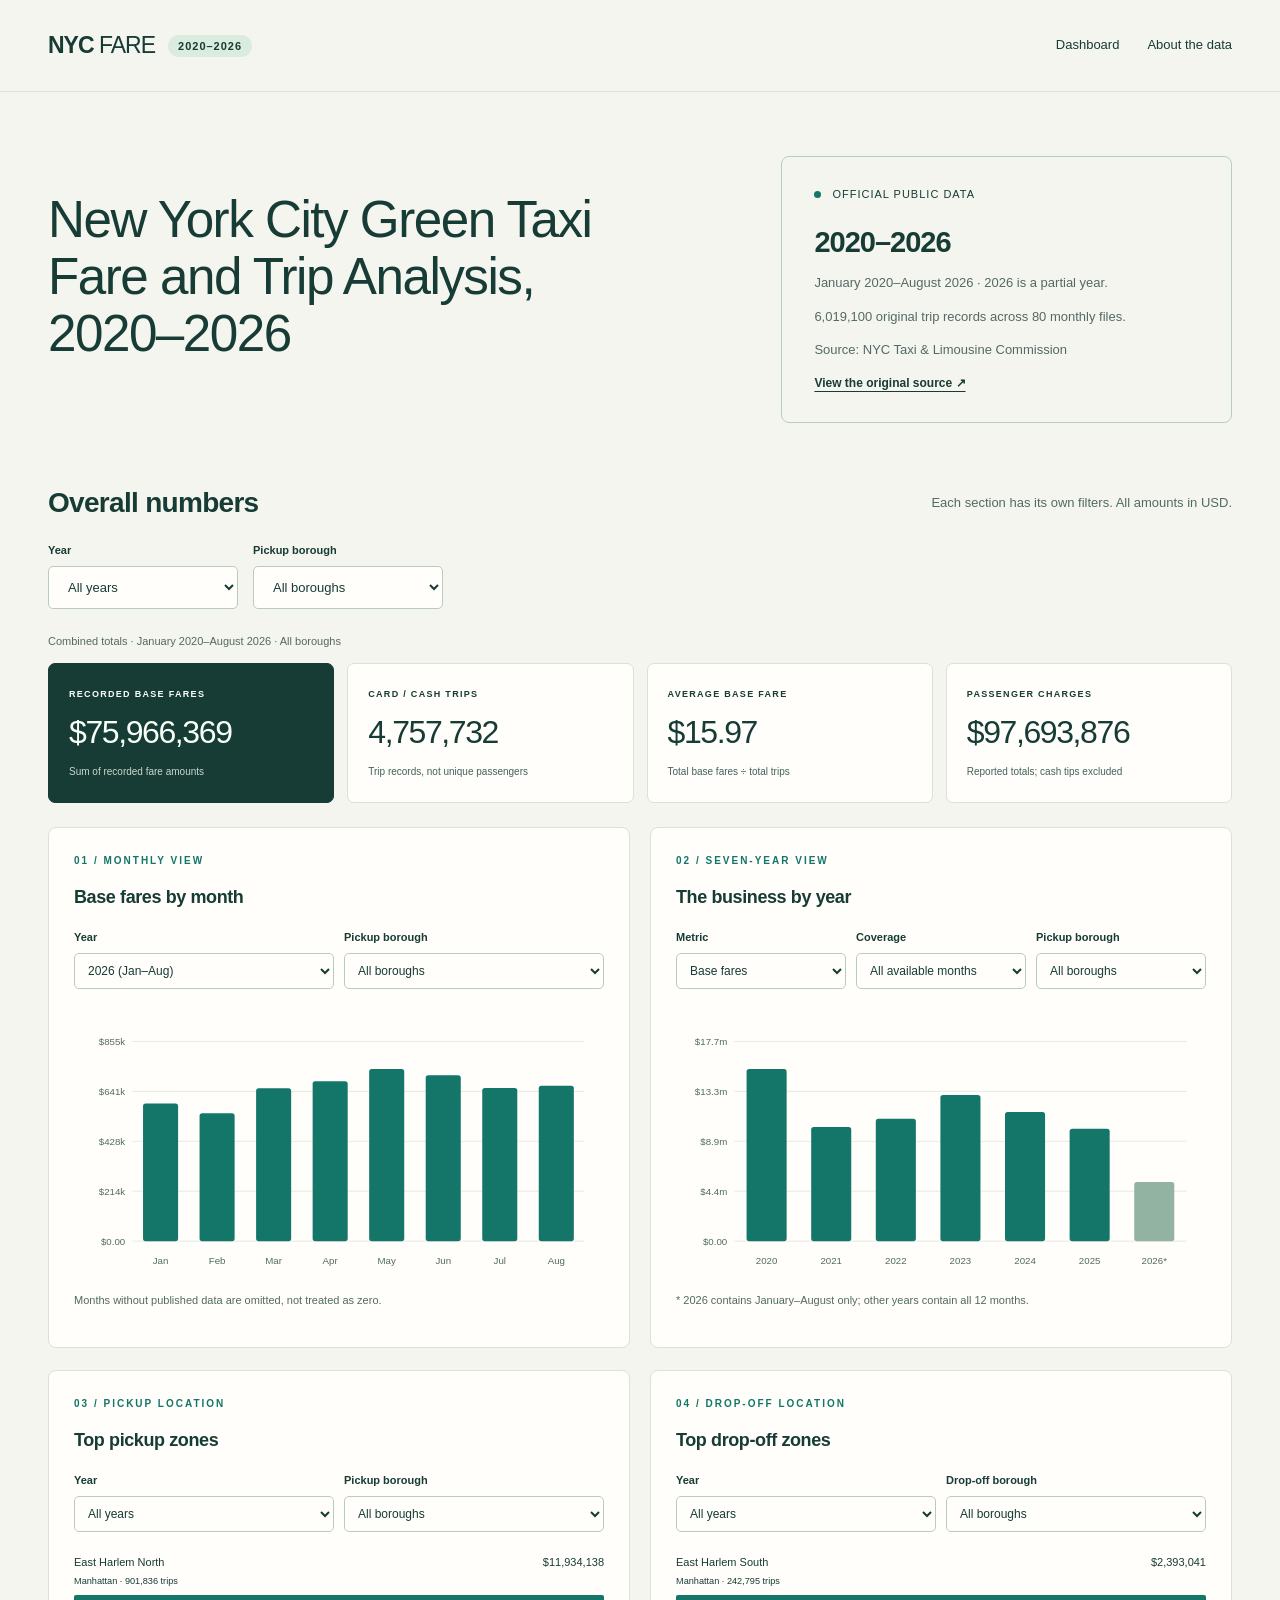
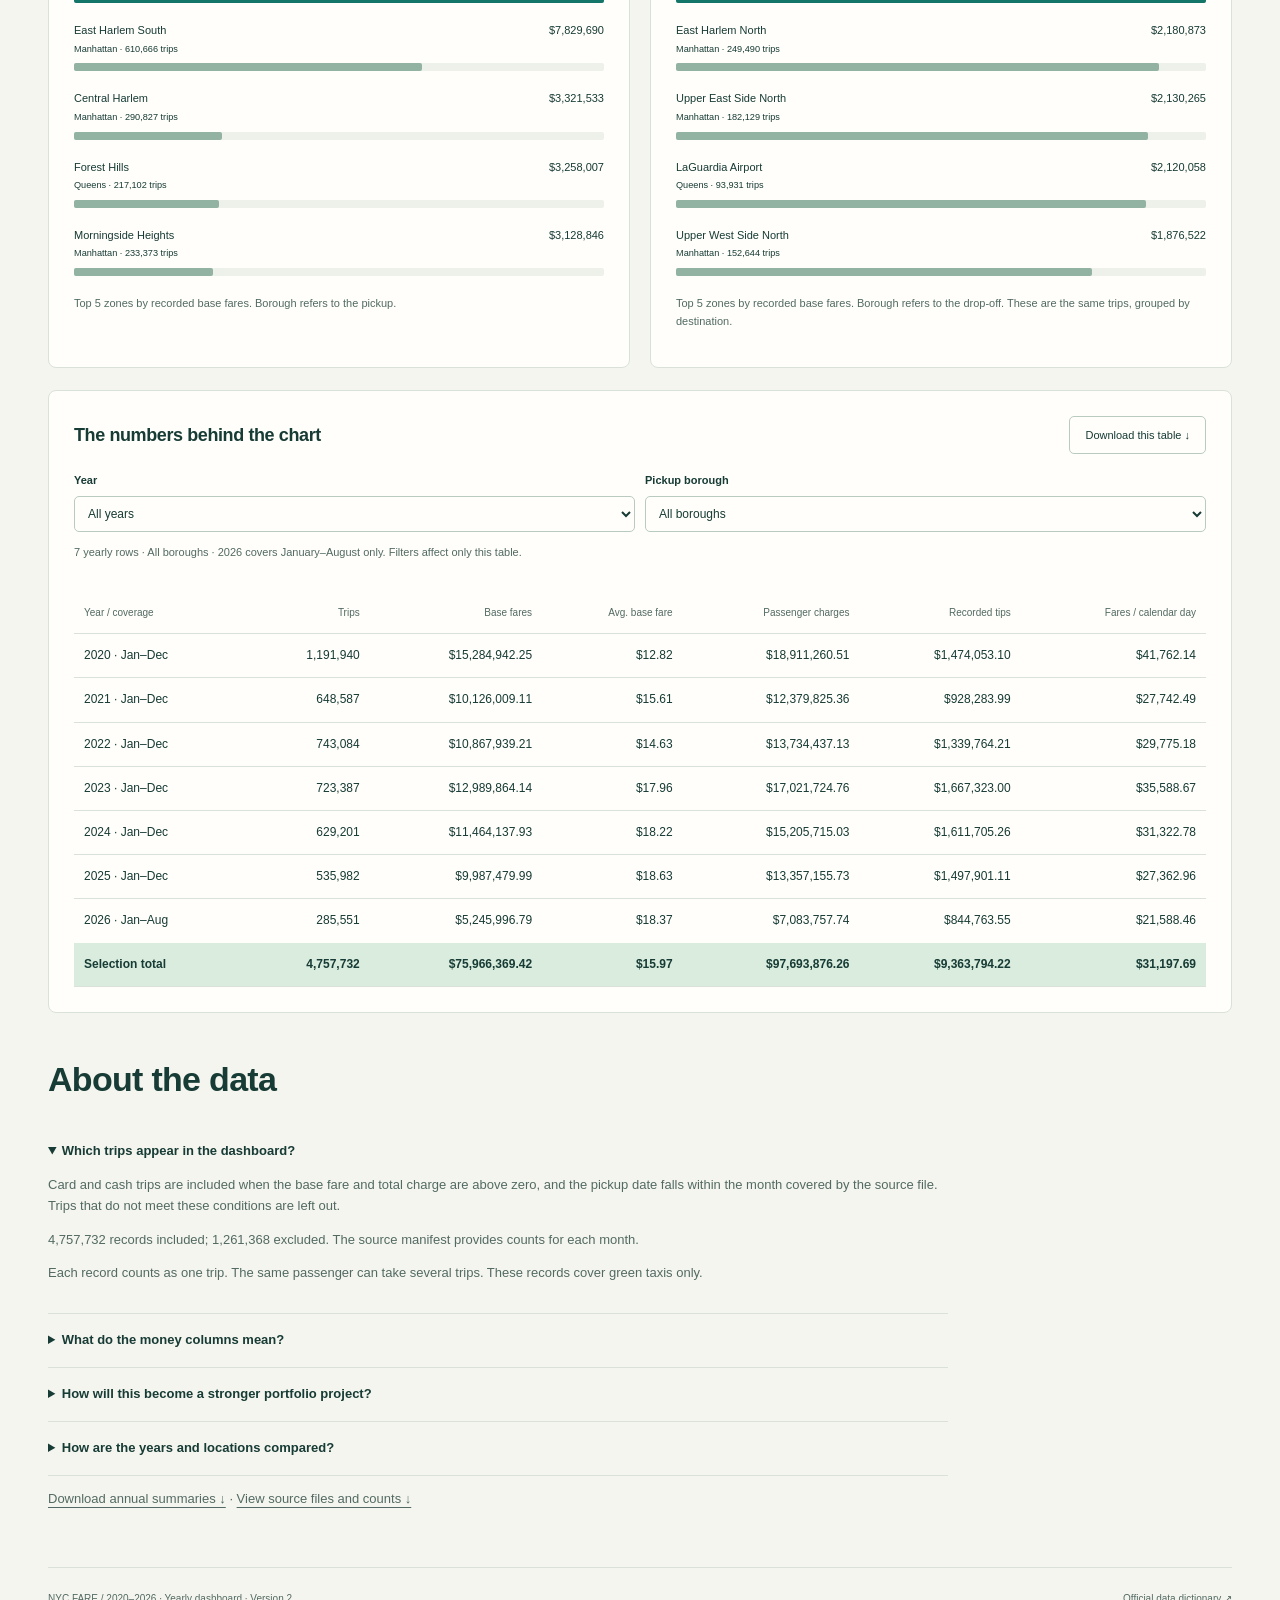
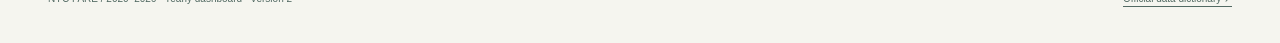
==== commit 201dd843: "Add files via upload" ====
--- a/docs/index.html
+++ b/docs/index.html
@@ -4,8 +4,8 @@
 .simple-method{display:block;max-width:900px;padding:45px 0}.simple-method h2{margin-bottom:25px}.simple-method p{max-width:none}
 </style></head><body>
 <header class="nav"><a class="brand" href="#top">NYC <span>FARE</span><i>2020–2026</i></a><nav><a href="#explore">Dashboard</a><a href="#method">About the data</a></nav></header><main id="top">
-<section class="hero"><div><p class="eyebrow">PYTHON · BUSINESS ANALYTICS PORTFOLIO</p><h1>Where the<br><em>fares</em> come from.</h1></div><aside class="dataset-note"><span class="dot"></span> OFFICIAL PUBLIC DATA<h2>2020–2026</h2><p>January 2020–August 2026 · 2026 is a partial year.</p><p id="datasetSize"></p><p>Source: NYC Taxi &amp; Limousine Commission</p><a href="https://www.nyc.gov/site/tlc/about/tlc-trip-record-data.page">View the original source ↗</a></aside></section>
-<section id="explore"><div class="section-heading"><h2>Follow the money.</h2><p>Each section has its own filters. All amounts in USD.</p></div>
+<section class="hero"><div><h1 style="font-size:clamp(34px,4vw,54px);line-height:1.12;letter-spacing:-1.5px">New York City Green Taxi<br>Fare and Trip Analysis,<br>2020–2026</h1></div><aside class="dataset-note"><span class="dot"></span> OFFICIAL PUBLIC DATA<h2>2020–2026</h2><p>January 2020–August 2026 · 2026 is a partial year.</p><p id="datasetSize"></p><p>Source: NYC Taxi &amp; Limousine Commission</p><a href="https://www.nyc.gov/site/tlc/about/tlc-trip-record-data.page">View the original source ↗</a></aside></section>
+<section id="explore"><div class="section-heading"><h2>Overall numbers</h2><p>Each section has its own filters. All amounts in USD.</p></div>
 <div id="kpiFilters" class="filters"></div><p id="kpiScope" class="chart-caption"></p><div class="kpis" aria-live="polite"><article><p>RECORDED BASE FARES</p><strong id="fare"></strong><small>Sum of recorded fare amounts</small></article><article><p>CARD / CASH TRIPS</p><strong id="trips"></strong><small>Trip records, not unique passengers</small></article><article><p>AVERAGE BASE FARE</p><strong id="average"></strong><small>Total base fares ÷ total trips</small></article><article><p>PASSENGER CHARGES</p><strong id="charges"></strong><small>Reported totals; cash tips excluded</small></article></div>
 <div class="charts"><article class="panel"><p class="eyebrow">01 / MONTHLY VIEW</p><h3>Base fares by month</h3><div id="monthlyFilters" class="filters compact"></div><div id="monthlyChart" class="svg-chart"></div><p class="chart-caption">Months without published data are omitted, not treated as zero.</p></article><article class="panel"><p class="eyebrow">02 / SEVEN-YEAR VIEW</p><h3>The business by year</h3><div id="annualFilters" class="filters compact"></div><div id="annualChart" class="svg-chart"></div><p id="annualNote" class="chart-caption"></p></article></div>
 <div class="charts equal"><article class="panel"><p class="eyebrow">03 / PICKUP LOCATION</p><h3>Top pickup zones</h3><div id="pickupFilters" class="filters compact"></div><div id="pickupBars" class="zone-bars"></div><p class="chart-caption">Top 5 zones by recorded base fares. Borough refers to the pickup.</p></article><article class="panel"><p class="eyebrow">04 / DROP-OFF LOCATION</p><h3>Top drop-off zones</h3><div id="dropoffFilters" class="filters compact"></div><div id="dropoffBars" class="zone-bars"></div><p class="chart-caption">Top 5 zones by recorded base fares. Borough refers to the drop-off. These are the same trips, grouped by destination.</p></article></div>
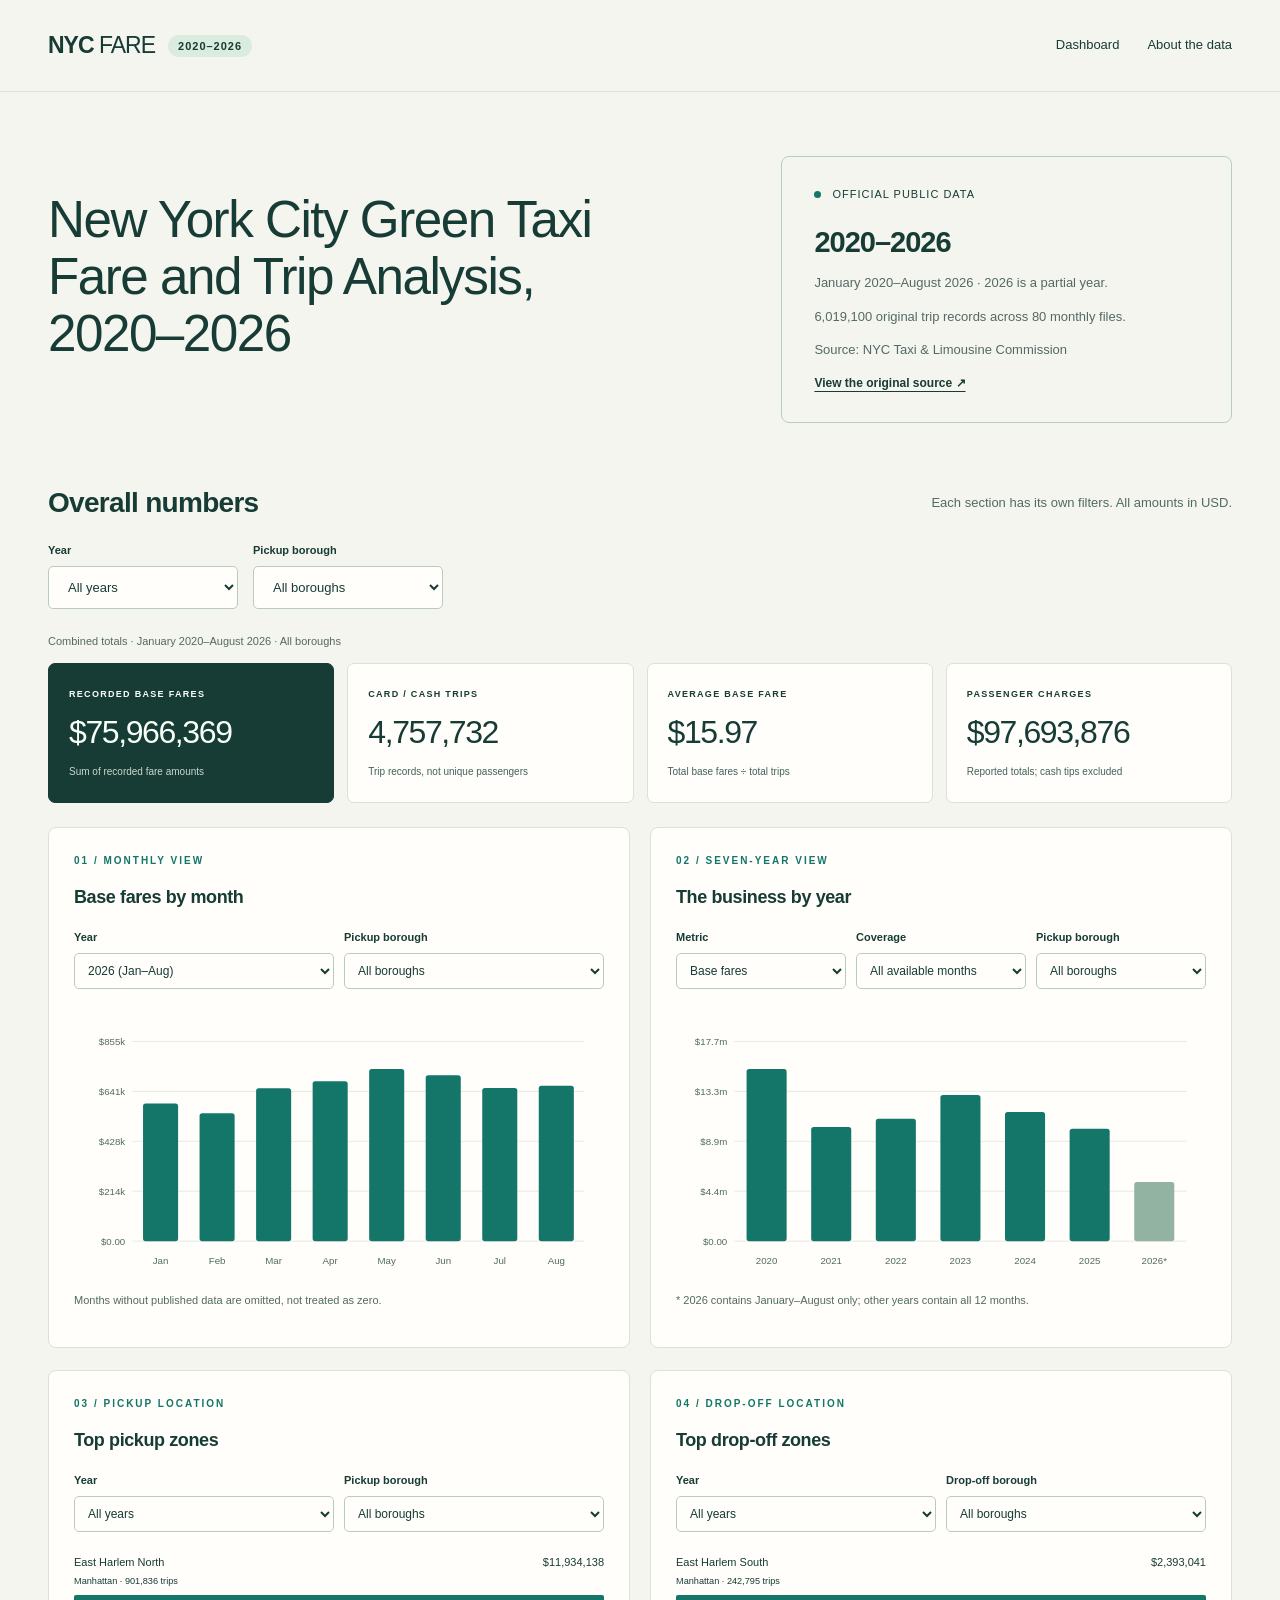
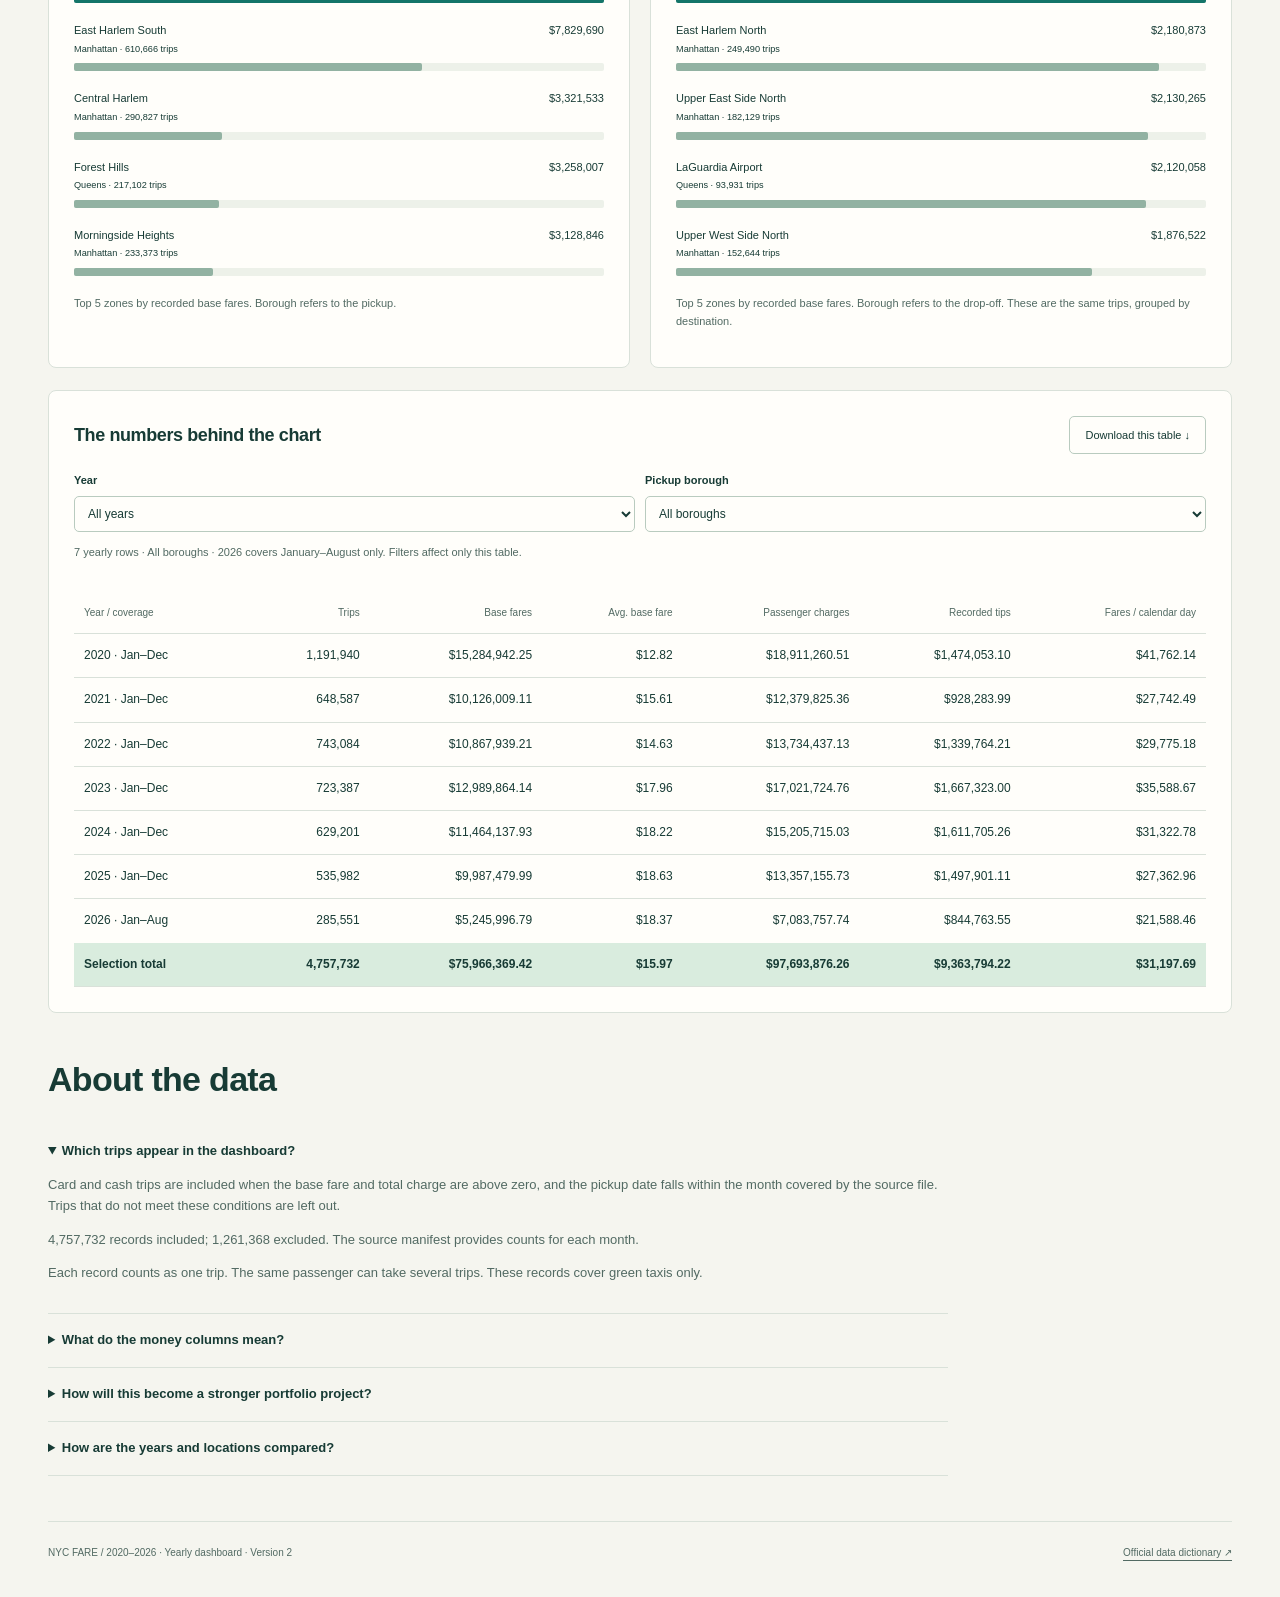
==== commit f92fb851: "Add files via upload" ====
--- a/docs/index.html
+++ b/docs/index.html
@@ -10,7 +10,7 @@
 <div class="charts"><article class="panel"><p class="eyebrow">01 / MONTHLY VIEW</p><h3>Base fares by month</h3><div id="monthlyFilters" class="filters compact"></div><div id="monthlyChart" class="svg-chart"></div><p class="chart-caption">Months without published data are omitted, not treated as zero.</p></article><article class="panel"><p class="eyebrow">02 / SEVEN-YEAR VIEW</p><h3>The business by year</h3><div id="annualFilters" class="filters compact"></div><div id="annualChart" class="svg-chart"></div><p id="annualNote" class="chart-caption"></p></article></div>
 <div class="charts equal"><article class="panel"><p class="eyebrow">03 / PICKUP LOCATION</p><h3>Top pickup zones</h3><div id="pickupFilters" class="filters compact"></div><div id="pickupBars" class="zone-bars"></div><p class="chart-caption">Top 5 zones by recorded base fares. Borough refers to the pickup.</p></article><article class="panel"><p class="eyebrow">04 / DROP-OFF LOCATION</p><h3>Top drop-off zones</h3><div id="dropoffFilters" class="filters compact"></div><div id="dropoffBars" class="zone-bars"></div><p class="chart-caption">Top 5 zones by recorded base fares. Borough refers to the drop-off. These are the same trips, grouped by destination.</p></article></div>
 <article class="panel table-panel"><div class="chart-heading"><h3>The numbers behind the chart</h3><button id="download">Download this table ↓</button></div><div id="tableFilters" class="filters compact"></div><p id="tableScope" class="chart-caption"></p><div class="table-scroll"><table><caption class="sr-only">Yearly business summaries</caption><thead><tr><th>Year / coverage</th><th>Trips</th><th>Base fares</th><th>Avg. base fare</th><th>Passenger charges</th><th>Recorded tips</th><th>Fares / calendar day</th></tr></thead><tbody id="tableBody"></tbody><tfoot id="tableTotal"></tfoot></table></div></article></section>
-<section id="method" class="method simple-method"><div class="method-notes"><h2>About the data</h2><details open><summary>Which trips appear in the dashboard?</summary><p>Card and cash trips are included when the base fare and total charge are above zero, and the pickup date falls within the month covered by the source file. Trips that do not meet these conditions are left out.</p><p id="quality"></p><p>Each record counts as one trip. The same passenger can take several trips. These records cover green taxis only.</p></details><details><summary>What do the money columns mean?</summary><p><b>Base fares:</b> the trip price before separately listed tips, taxes, tolls and extra charges.</p><p><b>Passenger charges:</b> the reported total paid for the trip, including recorded extras. Cash tips are not included.</p><p><b>Average base fare:</b> total base fares divided by the number of included trips.</p><p><b>Recorded tips:</b> tips listed in the data; cash tips are missing.</p><p><b>Fares per calendar day:</b> total base fares divided by the number of days covered. These amounts are not profit because business expenses have not been subtracted.</p></details><details><summary>How will this become a stronger portfolio project?</summary><p>The next step is to investigate why fares and trip counts changed. Comparing the same months across years can help. Information about fare changes, weather or major events could provide context, but a chart alone cannot prove the cause.</p></details><details><summary>How are the years and locations compared?</summary><p>2020–2025 contain all 12 months. 2026 contains January–August only. All years combines these 80 months. Use January–August in the annual chart to compare matching periods.</p><p>Pickup zones show where trips started. Drop-off zones show where they ended. Both charts rank locations by base fares from the same trips, so their totals should not be added together.</p><p>Amounts are shown in the dollars recorded at the time, without an inflation adjustment. Very high fares and repeated records are not automatically removed.</p></details><p><a href="exports/annual_summary.csv" download>Download annual summaries ↓</a> · <a href="exports/source_manifest.csv" download>View source files and counts ↓</a></p></div></section><footer><span>NYC FARE / 2020–2026 · Yearly dashboard · Version 2</span><a href="https://www.nyc.gov/assets/tlc/downloads/pdf/data_dictionary_trip_records_green.pdf">Official data dictionary ↗</a></footer></main><script>window.TAXI_DATA = {"meta":{"coverage_start":"2020-01-01","coverage_end":"2026-08-31","raw_rows":6019100,"included_rows":4757732,"excluded_rows":1261368,"source_columns":22,"monthly_files":80,"months":["2020-01","2020-02","2020-03","2020-04","2020-05","2020-06","2020-07","2020-08","2020-09","2020-10","2020-11","2020-12","2021-01","2021-02","2021-03","2021-04","2021-05","2021-06","2021-07","2021-08","2021-09","2021-10","2021-11","2021-12","2022-01","2022-02","2022-03","2022-04","2022-05","2022-06","2022-07","2022-08","2022-09","2022-10","2022-11","2022-12","2023-01","2023-02","2023-03","2023-04","2023-05","2023-06","2023-07","2023-08","2023-09","2023-10","2023-11","2023-12","2024-01","2024-02","2024-03","2024-04","2024-05","2024-06","2024-07","2024-08","2024-09","2024-10","2024-11","2024-12","2025-01","2025-02","2025-03","2025-04","2025-05","2025-06","2025-07","2025-08","2025-09","2025-10","2025-11","2025-12","2026-01","2026-02","2026-03","2026-04","2026-05","2026-06","2026-07","2026-08"],"years":[2020,2021,2022,2023,2024,2025,2026],"fare_cents":7596636942,"charges_cents":9769387626,"audit_by_month":[{"month":"2020-01","raw_rows":447770,"included_rows":328415,"excluded_rows":119355,"source_columns":20,"exclusion_counts":{"Included":328415,"Payment is not card or cash":118338,"Nonpositive or missing fare / total":964,"Pickup outside source month or missing":53},"sha256":"f35e911dfcfd77153e81ca52a8ed3ec599b55e0bcf03a970e32440fbed314548","source_url":"https://d37ci6vzurychx.cloudfront.net/trip-data/green_tripdata_2020-01.parquet"},{"month":"2020-02","raw_rows":398632,"included_rows":314511,"excluded_rows":84121,"source_columns":20,"exclusion_counts":{"Included":314511,"Payment is not card or cash":83253,"Nonpositive or missing fare / total":843,"Pickup outside source month or missing":25},"sha256":"7952af4424e0b0cc233019bf0062a1168fcd76909ce76e347a1ff99653be361e","source_url":"https://d37ci6vzurychx.cloudfront.net/trip-data/green_tripdata_2020-02.parquet"},{"month":"2020-03","raw_rows":223496,"included_rows":174257,"excluded_rows":49239,"source_columns":20,"exclusion_counts":{"Included":174257,"Payment is not card or cash":48705,"Nonpositive or missing fare / total":512,"Pickup outside source month or missing":22},"sha256":"13c259492c0f95e188e49255505961b6be4e2115f80e2d319ef06af510ee4b34","source_url":"https://d37ci6vzurychx.cloudfront.net/trip-data/green_tripdata_2020-03.parquet"},{"month":"2020-04","raw_rows":35644,"included_rows":24192,"excluded_rows":11452,"source_columns":20,"exclusion_counts":{"Included":24192,"Payment is not card or cash":11416,"Nonpositive or missing fare / total":30,"Pickup outside source month or missing":6},"sha256":"3028f4203882cd81412a68512b44501e6de547a78e905ea0e07b94e79c98338c","source_url":"https://d37ci6vzurychx.cloudfront.net/trip-data/green_tripdata_2020-04.parquet"},{"month":"2020-05","raw_rows":57361,"included_rows":30778,"excluded_rows":26583,"source_columns":20,"exclusion_counts":{"Included":30778,"Payment is not card or cash":26410,"Nonpositive or missing fare / total":173},"sha256":"728fdde375a8552a3d3b812a23513870953841e5bd48cbea84f5334c5ca214f0","source_url":"https://d37ci6vzurychx.cloudfront.net/trip-data/green_tripdata_2020-05.parquet"},{"month":"2020-06","raw_rows":63110,"included_rows":37909,"excluded_rows":25201,"source_columns":20,"exclusion_counts":{"Included":37909,"Payment is not card or cash":25105,"Nonpositive or missing fare / total":94,"Pickup outside source month or missing":2},"sha256":"200a5528226012d3b21afadcb2fd8ccd160fbf2eedf9b5e24c4d0dec746f7f37","source_url":"https://d37ci6vzurychx.cloudfront.net/trip-data/green_tripdata_2020-06.parquet"},{"month":"2020-07","raw_rows":72258,"included_rows":42730,"excluded_rows":29528,"source_columns":20,"exclusion_counts":{"Included":42730,"Payment is not card or cash":29411,"Nonpositive or missing fare / total":111,"Pickup outside source month or missing":6},"sha256":"c81164436bf0cb2464cb19ad46d0177fb4d06d74b9c95609c551cab15500a1dd","source_url":"https://d37ci6vzurychx.cloudfront.net/trip-data/green_tripdata_2020-07.parquet"},{"month":"2020-08","raw_rows":81063,"included_rows":46174,"excluded_rows":34889,"source_columns":20,"exclusion_counts":{"Included":46174,"Payment is not card or cash":34767,"Nonpositive or missing fare / total":119,"Pickup outside source month or missing":3},"sha256":"e85f4eefccb6a9714a88f666e8d552696c8fd37a7255531575552b4615d314e6","source_url":"https://d37ci6vzurychx.cloudfront.net/trip-data/green_tripdata_2020-08.parquet"},{"month":"2020-09","raw_rows":87987,"included_rows":48034,"excluded_rows":39953,"source_columns":20,"exclusion_counts":{"Included":48034,"Payment is not card or cash":39805,"Nonpositive or missing fare / total":139,"Pickup outside source month or missing":9},"sha256":"4e7a679be073190d936036f1f02ad507ebbc3cd57af5d6bc689a59dc170cfc3b","source_url":"https://d37ci6vzurychx.cloudfront.net/trip-data/green_tripdata_2020-09.parquet"},{"month":"2020-10","raw_rows":95120,"included_rows":51719,"excluded_rows":43401,"source_columns":20,"exclusion_counts":{"Included":51719,"Payment is not card or cash":43001,"Nonpositive or missing fare / total":391,"Pickup outside source month or missing":9},"sha256":"721526001904a758604d2451d85fd8f0bc072e674125cbb21a86cae88c0d426d","source_url":"https://d37ci6vzurychx.cloudfront.net/trip-data/green_tripdata_2020-10.parquet"},{"month":"2020-11","raw_rows":88605,"included_rows":47678,"excluded_rows":40927,"source_columns":20,"exclusion_counts":{"Included":47678,"Payment is not card or cash":40578,"Nonpositive or missing fare / total":347,"Pickup outside source month or missing":2},"sha256":"4f485a3464e6ca71c51da64425cd82ad5fbf39825630126e097c8320783cbb6c","source_url":"https://d37ci6vzurychx.cloudfront.net/trip-data/green_tripdata_2020-11.parquet"},{"month":"2020-12","raw_rows":83130,"included_rows":45543,"excluded_rows":37587,"source_columns":20,"exclusion_counts":{"Included":45543,"Payment is not card or cash":37258,"Nonpositive or missing fare / total":326,"Pickup outside source month or missing":3},"sha256":"4adc433ae3504e5bac2e2d51aa925c38b40a09ae5f7283372fca00706713d14c","source_url":"https://d37ci6vzurychx.cloudfront.net/trip-data/green_tripdata_2020-12.parquet"},{"month":"2021-01","raw_rows":76518,"included_rows":39974,"excluded_rows":36544,"source_columns":20,"exclusion_counts":{"Included":39974,"Payment is not card or cash":36399,"Nonpositive or missing fare / total":142,"Pickup outside source month or missing":3},"sha256":"b8e2c9496c5eada0f10adbd88f98d91721ec6fe2787a2b355cf0ccfa9678ee7b","source_url":"https://d37ci6vzurychx.cloudfront.net/trip-data/green_tripdata_2021-01.parquet"},{"month":"2021-02","raw_rows":64572,"included_rows":35065,"excluded_rows":29507,"source_columns":20,"exclusion_counts":{"Included":35065,"Payment is not card or cash":29398,"Nonpositive or missing fare / total":107,"Pickup outside source month or missing":2},"sha256":"fd43c7afa2002716c8afadfd57665ab9c9ad99be419570a9b0a08de15cbeb64e","source_url":"https://d37ci6vzurychx.cloudfront.net/trip-data/green_tripdata_2021-02.parquet"},{"month":"2021-03","raw_rows":83827,"included_rows":42759,"excluded_rows":41068,"source_columns":20,"exclusion_counts":{"Included":42759,"Payment is not card or cash":40921,"Nonpositive or missing fare / total":147},"sha256":"78847a2e0ccb58202eef3337903e696317656815f50423733ad3099dabc58a9d","source_url":"https://d37ci6vzurychx.cloudfront.net/trip-data/green_tripdata_2021-03.parquet"},{"month":"2021-04","raw_rows":86941,"included_rows":45169,"excluded_rows":41772,"source_columns":20,"exclusion_counts":{"Included":45169,"Payment is not card or cash":41389,"Nonpositive or missing fare / total":370,"Pickup outside source month or missing":13},"sha256":"97fe4a2885411d52f63fd1b276ec115e84338e33719824c28d933088d86f1131","source_url":"https://d37ci6vzurychx.cloudfront.net/trip-data/green_tripdata_2021-04.parquet"},{"month":"2021-05","raw_rows":88180,"included_rows":49846,"excluded_rows":38334,"source_columns":20,"exclusion_counts":{"Included":49846,"Payment is not card or cash":38054,"Nonpositive or missing fare / total":273,"Pickup outside source month or missing":7},"sha256":"588dcc95e3c2bd37d1ca4321291900ef63b7cd094a8e4f51268d4be76d0f23bc","source_url":"https://d37ci6vzurychx.cloudfront.net/trip-data/green_tripdata_2021-05.parquet"},{"month":"2021-06","raw_rows":86737,"included_rows":53894,"excluded_rows":32843,"source_columns":20,"exclusion_counts":{"Included":53894,"Payment is not card or cash":32701,"Nonpositive or missing fare / total":140,"Pickup outside source month or missing":2},"sha256":"aec3c6c031fd6ee8550d3217097850bb68721b07a34655019b122f3e87f3142c","source_url":"https://d37ci6vzurychx.cloudfront.net/trip-data/green_tripdata_2021-06.parquet"},{"month":"2021-07","raw_rows":83691,"included_rows":50511,"excluded_rows":33180,"source_columns":20,"exclusion_counts":{"Included":50511,"Payment is not card or cash":32870,"Nonpositive or missing fare / total":292,"Pickup outside source month or missing":18},"sha256":"5ca9f79373dd917d6cda921a880f8361bebdbe67939c5f0c6bb7a6bc5ad326f8","source_url":"https://d37ci6vzurychx.cloudfront.net/trip-data/green_tripdata_2021-07.parquet"},{"month":"2021-08","raw_rows":83499,"included_rows":49721,"excluded_rows":33778,"source_columns":20,"exclusion_counts":{"Included":49721,"Payment is not card or cash":33395,"Nonpositive or missing fare / total":373,"Pickup outside source month or missing":10},"sha256":"67c3727bf72ef98458c8056174d67cc8fd76551aeac893b9c0c9ff0de9c42299","source_url":"https://d37ci6vzurychx.cloudfront.net/trip-data/green_tripdata_2021-08.parquet"},{"month":"2021-09","raw_rows":95709,"included_rows":60501,"excluded_rows":35208,"source_columns":20,"exclusion_counts":{"Included":60501,"Payment is not card or cash":34861,"Nonpositive or missing fare / total":340,"Pickup outside source month or missing":7},"sha256":"1e12d9f65b08c8c4a5083bc3dcb5729bf0762c7034508ceff566238f3fc1b49d","source_url":"https://d37ci6vzurychx.cloudfront.net/trip-data/green_tripdata_2021-09.parquet"},{"month":"2021-10","raw_rows":110891,"included_rows":73499,"excluded_rows":37392,"source_columns":20,"exclusion_counts":{"Included":73499,"Payment is not card or cash":37175,"Nonpositive or missing fare / total":210,"Pickup outside source month or missing":7},"sha256":"dd6ced36a7d5af1e42ea0d26cdd2e8b5380d45a23b2f6910d9623ece4ddfa3db","source_url":"https://d37ci6vzurychx.cloudfront.net/trip-data/green_tripdata_2021-10.parquet"},{"month":"2021-11","raw_rows":108229,"included_rows":73669,"excluded_rows":34560,"source_columns":20,"exclusion_counts":{"Included":73669,"Payment is not card or cash":34419,"Nonpositive or missing fare / total":134,"Pickup outside source month or missing":7},"sha256":"ffc9ea7a42746910a833f67d5b8ac3aa13683c56ae4fa07ac48f375fc47b756e","source_url":"https://d37ci6vzurychx.cloudfront.net/trip-data/green_tripdata_2021-11.parquet"},{"month":"2021-12","raw_rows":99961,"included_rows":73979,"excluded_rows":25982,"source_columns":20,"exclusion_counts":{"Included":73979,"Payment is not card or cash":25842,"Nonpositive or missing fare / total":134,"Pickup outside source month or missing":6},"sha256":"8643733380ea7d0272e256a459bf91e1be720da1ab2819cb152f66feb7a89b5f","source_url":"https://d37ci6vzurychx.cloudfront.net/trip-data/green_tripdata_2021-12.parquet"},{"month":"2022-01","raw_rows":62495,"included_rows":55655,"excluded_rows":6840,"source_columns":20,"exclusion_counts":{"Included":55655,"Payment is not card or cash":6749,"Nonpositive or missing fare / total":87,"Pickup outside source month or missing":4},"sha256":"6a9efa68165ed2c52ec130cc9d8098b9e8a876f4316c17ddcbc170e46c45ad1d","source_url":"https://d37ci6vzurychx.cloudfront.net/trip-data/green_tripdata_2022-01.parquet"},{"month":"2022-02","raw_rows":69399,"included_rows":61391,"excluded_rows":8008,"source_columns":20,"exclusion_counts":{"Included":61391,"Payment is not card or cash":7845,"Nonpositive or missing fare / total":140,"Pickup outside source month or missing":23},"sha256":"4e2fb2eb988955311e2110475eb32308ed2b2a1d601dca73965f3adf731245c4","source_url":"https://d37ci6vzurychx.cloudfront.net/trip-data/green_tripdata_2022-02.parquet"},{"month":"2022-03","raw_rows":78537,"included_rows":69826,"excluded_rows":8711,"source_columns":20,"exclusion_counts":{"Included":69826,"Payment is not card or cash":8529,"Nonpositive or missing fare / total":158,"Pickup outside source month or missing":24},"sha256":"3911283dcf1cf9f705871aa7b5fee94ca58404a068289e1f4d4937e05ebb1af5","source_url":"https://d37ci6vzurychx.cloudfront.net/trip-data/green_tripdata_2022-03.parquet"},{"month":"2022-04","raw_rows":76136,"included_rows":66705,"excluded_rows":9431,"source_columns":20,"exclusion_counts":{"Included":66705,"Payment is not card or cash":9277,"Nonpositive or missing fare / total":119,"Pickup outside source month or missing":35},"sha256":"7130684b8ae13b756f955750f63afb165b290a17e8b94599b22ee09cf1d7e009","source_url":"https://d37ci6vzurychx.cloudfront.net/trip-data/green_tripdata_2022-04.parquet"},{"month":"2022-05","raw_rows":76891,"included_rows":65913,"excluded_rows":10978,"source_columns":20,"exclusion_counts":{"Included":65913,"Payment is not card or cash":10827,"Nonpositive or missing fare / total":134,"Pickup outside source month or missing":17},"sha256":"49016a356c180627a2af0d5198ce15072fe0706af32bc89c1e514e3b20bc171e","source_url":"https://d37ci6vzurychx.cloudfront.net/trip-data/green_tripdata_2022-05.parquet"},{"month":"2022-06","raw_rows":73718,"included_rows":63840,"excluded_rows":9878,"source_columns":20,"exclusion_counts":{"Included":63840,"Payment is not card or cash":9679,"Nonpositive or missing fare / total":190,"Pickup outside source month or missing":9},"sha256":"aff33acd19f584859b50545f6c3d2005fea895edf9bf53d49b6701e9df1230cb","source_url":"https://d37ci6vzurychx.cloudfront.net/trip-data/green_tripdata_2022-06.parquet"},{"month":"2022-07","raw_rows":64192,"included_rows":57027,"excluded_rows":7165,"source_columns":20,"exclusion_counts":{"Included":57027,"Payment is not card or cash":7084,"Nonpositive or missing fare / total":77,"Pickup outside source month or missing":4},"sha256":"b027040a9466098ff2b4309fbccf3077421ac30559aa91ea9437168fb0941bd3","source_url":"https://d37ci6vzurychx.cloudfront.net/trip-data/green_tripdata_2022-07.parquet"},{"month":"2022-08","raw_rows":65929,"included_rows":59522,"excluded_rows":6407,"source_columns":20,"exclusion_counts":{"Included":59522,"Payment is not card or cash":6301,"Nonpositive or missing fare / total":92,"Pickup outside source month or missing":14},"sha256":"f50e2ea441d095de7726feda8a3e2412ea3c17d6f3363c12e676df107b140456","source_url":"https://d37ci6vzurychx.cloudfront.net/trip-data/green_tripdata_2022-08.parquet"},{"month":"2022-09","raw_rows":69031,"included_rows":61342,"excluded_rows":7689,"source_columns":20,"exclusion_counts":{"Included":61342,"Payment is not card or cash":7609,"Nonpositive or missing fare / total":65,"Pickup outside source month or missing":15},"sha256":"e80997b307f017772b1c42a348893f639c691f7979df01128033582fd95e1a08","source_url":"https://d37ci6vzurychx.cloudfront.net/trip-data/green_tripdata_2022-09.parquet"},{"month":"2022-10","raw_rows":69322,"included_rows":61697,"excluded_rows":7625,"source_columns":20,"exclusion_counts":{"Included":61697,"Payment is not card or cash":7530,"Nonpositive or missing fare / total":82,"Pickup outside source month or missing":13},"sha256":"c58c0f3ccf69fbcbf943b657c72e2e0d78dab992d6ecbe602f5a82867858ea52","source_url":"https://d37ci6vzurychx.cloudfront.net/trip-data/green_tripdata_2022-10.parquet"},{"month":"2022-11","raw_rows":62313,"included_rows":55587,"excluded_rows":6726,"source_columns":20,"exclusion_counts":{"Included":55587,"Payment is not card or cash":6607,"Nonpositive or missing fare / total":95,"Pickup outside source month or missing":24},"sha256":"ea09e0cca3b531d8f592c8b68b41ca1b39b265f22b0226e4e91de764f7200404","source_url":"https://d37ci6vzurychx.cloudfront.net/trip-data/green_tripdata_2022-11.parquet"},{"month":"2022-12","raw_rows":72439,"included_rows":64579,"excluded_rows":7860,"source_columns":20,"exclusion_counts":{"Included":64579,"Payment is not card or cash":7719,"Nonpositive or missing fare / total":125,"Pickup outside source month or missing":16},"sha256":"6ef1794f9d940579afe0d70a9b91c25c5e5021b8994cd7f6c387a991ca57677d","source_url":"https://d37ci6vzurychx.cloudfront.net/trip-data/green_tripdata_2022-12.parquet"},{"month":"2023-01","raw_rows":68211,"included_rows":63235,"excluded_rows":4976,"source_columns":20,"exclusion_counts":{"Included":63235,"Payment is not card or cash":4893,"Nonpositive or missing fare / total":79,"Pickup outside source month or missing":4},"sha256":"9f0e03dd7f8f94ecc15949cdbfd2a4e1fc9ebb41a11882215158c9fc95012e31","source_url":"https://d37ci6vzurychx.cloudfront.net/trip-data/green_tripdata_2023-01.parquet"},{"month":"2023-02","raw_rows":64809,"included_rows":59281,"excluded_rows":5528,"source_columns":20,"exclusion_counts":{"Included":59281,"Payment is not card or cash":5416,"Nonpositive or missing fare / total":86,"Pickup outside source month or missing":26},"sha256":"bcc2821d639197cbb09aeb8994121a7004f2a6568a64bf4839015db802f62743","source_url":"https://d37ci6vzurychx.cloudfront.net/trip-data/green_tripdata_2023-02.parquet"},{"month":"2023-03","raw_rows":72044,"included_rows":66786,"excluded_rows":5258,"source_columns":20,"exclusion_counts":{"Included":66786,"Payment is not card or cash":5178,"Nonpositive or missing fare / total":71,"Pickup outside source month or missing":9},"sha256":"69ab2c3b515ad1dd686a8ac3375370b8a44b003d95d340655d94828db0681d9d","source_url":"https://d37ci6vzurychx.cloudfront.net/trip-data/green_tripdata_2023-03.parquet"},{"month":"2023-04","raw_rows":65392,"included_rows":60297,"excluded_rows":5095,"source_columns":20,"exclusion_counts":{"Included":60297,"Payment is not card or cash":5027,"Nonpositive or missing fare / total":65,"Pickup outside source month or missing":3},"sha256":"d28bf0485ac095e923c736180cf1b4fb247fdbcee1ae6d77eb78e7a185b7aacf","source_url":"https://d37ci6vzurychx.cloudfront.net/trip-data/green_tripdata_2023-04.parquet"},{"month":"2023-05","raw_rows":69174,"included_rows":63802,"excluded_rows":5372,"source_columns":20,"exclusion_counts":{"Included":63802,"Payment is not card or cash":5277,"Nonpositive or missing fare / total":89,"Pickup outside source month or missing":6},"sha256":"8545a8510b2f33e4bec7a2e12f9ff1f83752bb6a976dfbbc347b4fb7ae28eb2d","source_url":"https://d37ci6vzurychx.cloudfront.net/trip-data/green_tripdata_2023-05.parquet"},{"month":"2023-06","raw_rows":65550,"included_rows":59758,"excluded_rows":5792,"source_columns":20,"exclusion_counts":{"Included":59758,"Payment is not card or cash":5701,"Nonpositive or missing fare / total":79,"Pickup outside source month or missing":12},"sha256":"8f24ad7786b81240d39c87fb3d13a90a5d62e417a3a1dbbe6f55f933b181c02f","source_url":"https://d37ci6vzurychx.cloudfront.net/trip-data/green_tripdata_2023-06.parquet"},{"month":"2023-07","raw_rows":61343,"included_rows":55959,"excluded_rows":5384,"source_columns":20,"exclusion_counts":{"Included":55959,"Payment is not card or cash":5314,"Nonpositive or missing fare / total":61,"Pickup outside source month or missing":9},"sha256":"a5063fa42a5d40aaa965d26033568d75cec3771069203bc286536df36e83d26f","source_url":"https://d37ci6vzurychx.cloudfront.net/trip-data/green_tripdata_2023-07.parquet"},{"month":"2023-08","raw_rows":60649,"included_rows":56055,"excluded_rows":4594,"source_columns":20,"exclusion_counts":{"Included":56055,"Payment is not card or cash":4535,"Nonpositive or missing fare / total":48,"Pickup outside source month or missing":11},"sha256":"814047ade6975e67c39b5bffeba304386be258ebef7adbcc572019e35128f13c","source_url":"https://d37ci6vzurychx.cloudfront.net/trip-data/green_tripdata_2023-08.parquet"},{"month":"2023-09","raw_rows":65471,"included_rows":60063,"excluded_rows":5408,"source_columns":20,"exclusion_counts":{"Included":60063,"Payment is not card or cash":5297,"Nonpositive or missing fare / total":73,"Pickup outside source month or missing":38},"sha256":"d5fa110f59c10387fc2e4d3bbc4edd572291392bc209f972ce52387a8dd81c90","source_url":"https://d37ci6vzurychx.cloudfront.net/trip-data/green_tripdata_2023-09.parquet"},{"month":"2023-10","raw_rows":66177,"included_rows":60830,"excluded_rows":5347,"source_columns":20,"exclusion_counts":{"Included":60830,"Payment is not card or cash":5291,"Nonpositive or missing fare / total":51,"Pickup outside source month or missing":5},"sha256":"2ef902d6c0aa5e17f2feb32e8356db9df7e8cd0110519bcd3bc31f4c35bf6a40","source_url":"https://d37ci6vzurychx.cloudfront.net/trip-data/green_tripdata_2023-10.parquet"},{"month":"2023-11","raw_rows":64025,"included_rows":58664,"excluded_rows":5361,"source_columns":20,"exclusion_counts":{"Included":58664,"Payment is not card or cash":5303,"Nonpositive or missing fare / total":44,"Pickup outside source month or missing":14},"sha256":"5b117ff8ee0efe0cf532021588cad7d79c477e6fee3d3a6fb42b6140d4675fbf","source_url":"https://d37ci6vzurychx.cloudfront.net/trip-data/green_tripdata_2023-11.parquet"},{"month":"2023-12","raw_rows":64215,"included_rows":58657,"excluded_rows":5558,"source_columns":20,"exclusion_counts":{"Included":58657,"Payment is not card or cash":5523,"Nonpositive or missing fare / total":31,"Pickup outside source month or missing":4},"sha256":"1c43ac95b8b416293ab0b2953824ee5321443fc4c47e4236f295424e48e7aea3","source_url":"https://d37ci6vzurychx.cloudfront.net/trip-data/green_tripdata_2023-12.parquet"},{"month":"2024-01","raw_rows":56551,"included_rows":52528,"excluded_rows":4023,"source_columns":20,"exclusion_counts":{"Included":52528,"Payment is not card or cash":3978,"Nonpositive or missing fare / total":43,"Pickup outside source month or missing":2},"sha256":"1512a953bed564ac68dcb622827424dfb4f68ad93c2a4572e50ef6ab0b09c1ad","source_url":"https://d37ci6vzurychx.cloudfront.net/trip-data/green_tripdata_2024-01.parquet"},{"month":"2024-02","raw_rows":53577,"included_rows":50132,"excluded_rows":3445,"source_columns":20,"exclusion_counts":{"Included":50132,"Payment is not card or cash":3416,"Nonpositive or missing fare / total":23,"Pickup outside source month or missing":6},"sha256":"cb7eb405ee7e795c9fd6b8ad1b291f46f4e0a1cd60a57067b0aaca2420e8bc5d","source_url":"https://d37ci6vzurychx.cloudfront.net/trip-data/green_tripdata_2024-02.parquet"},{"month":"2024-03","raw_rows":57457,"included_rows":54822,"excluded_rows":2635,"source_columns":20,"exclusion_counts":{"Included":54822,"Payment is not card or cash":2598,"Nonpositive or missing fare / total":27,"Pickup outside source month or missing":10},"sha256":"43dedd66dd556acfc38da679a174b6adc32e01dd6dccad14bdfdf1521a14abed","source_url":"https://d37ci6vzurychx.cloudfront.net/trip-data/green_tripdata_2024-03.parquet"},{"month":"2024-04","raw_rows":56471,"included_rows":53884,"excluded_rows":2587,"source_columns":20,"exclusion_counts":{"Included":53884,"Payment is not card or cash":2538,"Nonpositive or missing fare / total":45,"Pickup outside source month or missing":4},"sha256":"af174977258a02f8f44c37534abc9a8b4eaa5ec6d2f9c2bc49782327628b608c","source_url":"https://d37ci6vzurychx.cloudfront.net/trip-data/green_tripdata_2024-04.parquet"},{"month":"2024-05","raw_rows":61003,"included_rows":58465,"excluded_rows":2538,"source_columns":20,"exclusion_counts":{"Included":58465,"Payment is not card or cash":2491,"Nonpositive or missing fare / total":38,"Pickup outside source month or missing":9},"sha256":"aa8b1965ed36f0bda1b342930d5e6f5a89f8fe56d0c6c6d77d9c156b408aa0ea","source_url":"https://d37ci6vzurychx.cloudfront.net/trip-data/green_tripdata_2024-05.parquet"},{"month":"2024-06","raw_rows":54748,"included_rows":52298,"excluded_rows":2450,"source_columns":20,"exclusion_counts":{"Included":52298,"Payment is not card or cash":2420,"Nonpositive or missing fare / total":17,"Pickup outside source month or missing":13},"sha256":"47e7c37dd39069c474364aee3d76c9ddc887a3f714e9bb550b5866fe0b89b9cd","source_url":"https://d37ci6vzurychx.cloudfront.net/trip-data/green_tripdata_2024-06.parquet"},{"month":"2024-07","raw_rows":51837,"included_rows":49672,"excluded_rows":2165,"source_columns":20,"exclusion_counts":{"Included":49672,"Payment is not card or cash":2118,"Pickup outside source month or missing":26,"Nonpositive or missing fare / total":21},"sha256":"ce0d7591316050bea21da49e383eb733411e98ae17e114afcc7fbe4b36b116f2","source_url":"https://d37ci6vzurychx.cloudfront.net/trip-data/green_tripdata_2024-07.parquet"},{"month":"2024-08","raw_rows":51771,"included_rows":49583,"excluded_rows":2188,"source_columns":20,"exclusion_counts":{"Included":49583,"Payment is not card or cash":2148,"Pickup outside source month or missing":20,"Nonpositive or missing fare / total":20},"sha256":"733210fb27cbe8cf8b0ad9f5d6fff03dfafcc8ff7c2beb1c1b707825d72f0376","source_url":"https://d37ci6vzurychx.cloudfront.net/trip-data/green_tripdata_2024-08.parquet"},{"month":"2024-09","raw_rows":54440,"included_rows":52160,"excluded_rows":2280,"source_columns":20,"exclusion_counts":{"Included":52160,"Payment is not card or cash":2206,"Nonpositive or missing fare / total":40,"Pickup outside source month or missing":34},"sha256":"8f6aa8f3e8a2040fc161c7fbcb60e5418238b27e7e95998363572a4c977b69ce","source_url":"https://d37ci6vzurychx.cloudfront.net/trip-data/green_tripdata_2024-09.parquet"},{"month":"2024-10","raw_rows":56147,"included_rows":53993,"excluded_rows":2154,"source_columns":20,"exclusion_counts":{"Included":53993,"Payment is not card or cash":2113,"Nonpositive or missing fare / total":34,"Pickup outside source month or missing":7},"sha256":"6e737b7c4edac91f865aa210f7110d0118a9992b3a96720936e090277c24edaa","source_url":"https://d37ci6vzurychx.cloudfront.net/trip-data/green_tripdata_2024-10.parquet"},{"month":"2024-11","raw_rows":52222,"included_rows":50185,"excluded_rows":2037,"source_columns":20,"exclusion_counts":{"Included":50185,"Payment is not card or cash":2013,"Pickup outside source month or missing":15,"Nonpositive or missing fare / total":9},"sha256":"fde255b43d4158124921b7c085d9abf15de5c5a9128c2ce0fb4e2372bc1e0d4a","source_url":"https://d37ci6vzurychx.cloudfront.net/trip-data/green_tripdata_2024-11.parquet"},{"month":"2024-12","raw_rows":53994,"included_rows":51479,"excluded_rows":2515,"source_columns":20,"exclusion_counts":{"Included":51479,"Payment is not card or cash":2475,"Nonpositive or missing fare / total":22,"Pickup outside source month or missing":18},"sha256":"1d708f58d29b0795a54ca11a36db6df61262986d122985f0fb52a56acc064bac","source_url":"https://d37ci6vzurychx.cloudfront.net/trip-data/green_tripdata_2024-12.parquet"},{"month":"2025-01","raw_rows":48326,"included_rows":45991,"excluded_rows":2335,"source_columns":21,"exclusion_counts":{"Included":45991,"Payment is not card or cash":2265,"Pickup outside source month or missing":43,"Nonpositive or missing fare / total":27},"sha256":"84f3a121667157efcbf012c3566a6065df6f8e0312c678cb2f29cd72cc9c0f10","source_url":"https://d37ci6vzurychx.cloudfront.net/trip-data/green_tripdata_2025-01.parquet"},{"month":"2025-02","raw_rows":46621,"included_rows":43608,"excluded_rows":3013,"source_columns":21,"exclusion_counts":{"Included":43608,"Payment is not card or cash":2974,"Nonpositive or missing fare / total":20,"Pickup outside source month or missing":19},"sha256":"b3ffe16a96ba0c68c8a8f8b10f049294ae6eb8d21f2e13b3fdbd452fa2e3498e","source_url":"https://d37ci6vzurychx.cloudfront.net/trip-data/green_tripdata_2025-02.parquet"},{"month":"2025-03","raw_rows":51539,"included_rows":47477,"excluded_rows":4062,"source_columns":21,"exclusion_counts":{"Included":47477,"Payment is not card or cash":4030,"Nonpositive or missing fare / total":21,"Pickup outside source month or missing":11},"sha256":"d58e8d08e5e8a34c12f0d3f5ea049ae25c7c8215218a6af7bf6b8124ecde1c79","source_url":"https://d37ci6vzurychx.cloudfront.net/trip-data/green_tripdata_2025-03.parquet"},{"month":"2025-04","raw_rows":52132,"included_rows":48509,"excluded_rows":3623,"source_columns":21,"exclusion_counts":{"Included":48509,"Payment is not card or cash":3594,"Nonpositive or missing fare / total":17,"Pickup outside source month or missing":12},"sha256":"6cf7ca2a4dd8907437e2e4b4728f62b353712ff09b322223a61e01aecee02411","source_url":"https://d37ci6vzurychx.cloudfront.net/trip-data/green_tripdata_2025-04.parquet"},{"month":"2025-05","raw_rows":55399,"included_rows":51604,"excluded_rows":3795,"source_columns":21,"exclusion_counts":{"Included":51604,"Payment is not card or cash":3758,"Nonpositive or missing fare / total":27,"Pickup outside source month or missing":10},"sha256":"dcbf4afce26d1adc544a89ee1bdac88089b1bbaa300685144d31eee646da58bb","source_url":"https://d37ci6vzurychx.cloudfront.net/trip-data/green_tripdata_2025-05.parquet"},{"month":"2025-06","raw_rows":49390,"included_rows":45121,"excluded_rows":4269,"source_columns":21,"exclusion_counts":{"Included":45121,"Payment is not card or cash":4238,"Pickup outside source month or missing":16,"Nonpositive or missing fare / total":15},"sha256":"451bc9f29382cca5dc33db05ff399cb137735d19c7449bbaa8b3348b0824f8e3","source_url":"https://d37ci6vzurychx.cloudfront.net/trip-data/green_tripdata_2025-06.parquet"},{"month":"2025-07","raw_rows":48205,"included_rows":42595,"excluded_rows":5610,"source_columns":21,"exclusion_counts":{"Included":42595,"Payment is not card or cash":5585,"Pickup outside source month or missing":13,"Nonpositive or missing fare / total":12},"sha256":"bbd6f9e5955570521df5c6dd40c1a75b37cccd730fcaff4fb50bcd32d2d35f69","source_url":"https://d37ci6vzurychx.cloudfront.net/trip-data/green_tripdata_2025-07.parquet"},{"month":"2025-08","raw_rows":46306,"included_rows":41105,"excluded_rows":5201,"source_columns":21,"exclusion_counts":{"Included":41105,"Payment is not card or cash":5148,"Nonpositive or missing fare / total":30,"Pickup outside source month or missing":23},"sha256":"ebaab192c199b850b0244e10c90622e472c1d4f2851168f950c9f75fe8db18d1","source_url":"https://d37ci6vzurychx.cloudfront.net/trip-data/green_tripdata_2025-08.parquet"},{"month":"2025-09","raw_rows":48893,"included_rows":43108,"excluded_rows":5785,"source_columns":21,"exclusion_counts":{"Included":43108,"Payment is not card or cash":5735,"Pickup outside source month or missing":33,"Nonpositive or missing fare / total":17},"sha256":"932ea2cb6a56f83c4389148ce73427b07a63106375b607a361cd107cf7a32042","source_url":"https://d37ci6vzurychx.cloudfront.net/trip-data/green_tripdata_2025-09.parquet"},{"month":"2025-10","raw_rows":49416,"included_rows":43995,"excluded_rows":5421,"source_columns":21,"exclusion_counts":{"Included":43995,"Payment is not card or cash":5389,"Pickup outside source month or missing":21,"Nonpositive or missing fare / total":11},"sha256":"b124d57fb63fe610d085ce9ebef1528c082932313d86133a33d9c7a000883fe6","source_url":"https://d37ci6vzurychx.cloudfront.net/trip-data/green_tripdata_2025-10.parquet"},{"month":"2025-11","raw_rows":46912,"included_rows":40935,"excluded_rows":5977,"source_columns":21,"exclusion_counts":{"Included":40935,"Payment is not card or cash":5943,"Pickup outside source month or missing":21,"Nonpositive or missing fare / total":13},"sha256":"efcd45635c7982aa7ac832e5922c2e5495ebb5ce44e35491fea58d63fa7eba05","source_url":"https://d37ci6vzurychx.cloudfront.net/trip-data/green_tripdata_2025-11.parquet"},{"month":"2025-12","raw_rows":48236,"included_rows":41934,"excluded_rows":6302,"source_columns":21,"exclusion_counts":{"Included":41934,"Payment is not card or cash":6268,"Pickup outside source month or missing":26,"Nonpositive or missing fare / total":8},"sha256":"d1e9def5085c3be62dc8f827c9bbb6d32455b8ba69921d3e823d95435ab155fc","source_url":"https://d37ci6vzurychx.cloudfront.net/trip-data/green_tripdata_2025-12.parquet"},{"month":"2026-01","raw_rows":40272,"included_rows":34497,"excluded_rows":5775,"source_columns":21,"exclusion_counts":{"Included":34497,"Payment is not card or cash":5745,"Pickup outside source month or missing":22,"Nonpositive or missing fare / total":8},"sha256":"b0b188cd9ded91a9dfc931d9250aaca09fe388355d87802422707c6fc14762e0","source_url":"https://d37ci6vzurychx.cloudfront.net/trip-data/green_tripdata_2026-01.parquet"},{"month":"2026-02","raw_rows":37373,"included_rows":31641,"excluded_rows":5732,"source_columns":21,"exclusion_counts":{"Included":31641,"Payment is not card or cash":5713,"Pickup outside source month or missing":11,"Nonpositive or missing fare / total":8},"sha256":"2f7e3f379b2a14d675aed7eb9318a663dfb290eb11dbc66efbee581b63c3c962","source_url":"https://d37ci6vzurychx.cloudfront.net/trip-data/green_tripdata_2026-02.parquet"},{"month":"2026-03","raw_rows":44208,"included_rows":37198,"excluded_rows":7010,"source_columns":21,"exclusion_counts":{"Included":37198,"Payment is not card or cash":6993,"Pickup outside source month or missing":9,"Nonpositive or missing fare / total":8},"sha256":"60c8bdfc0aa7826a2d6d2a6cca0f0e0dcb2d8aa7336212a45382794bb55b9cc0","source_url":"https://d37ci6vzurychx.cloudfront.net/trip-data/green_tripdata_2026-03.parquet"},{"month":"2026-04","raw_rows":44238,"included_rows":37570,"excluded_rows":6668,"source_columns":21,"exclusion_counts":{"Included":37570,"Payment is not card or cash":6627,"Nonpositive or missing fare / total":38,"Pickup outside source month or missing":3},"sha256":"e8dd2a0afde3fe8be942dd638fe1d946f8edbe5b377cf6c1d645e1206b3c7662","source_url":"https://d37ci6vzurychx.cloudfront.net/trip-data/green_tripdata_2026-04.parquet"},{"month":"2026-05","raw_rows":44921,"included_rows":38807,"excluded_rows":6114,"source_columns":21,"exclusion_counts":{"Included":38807,"Payment is not card or cash":6073,"Nonpositive or missing fare / total":31,"Pickup outside source month or missing":10},"sha256":"15ff57840a1103d49298ad244492730ca4236b4de0d2758a689ded08bc332752","source_url":"https://d37ci6vzurychx.cloudfront.net/trip-data/green_tripdata_2026-05.parquet"},{"month":"2026-06","raw_rows":44163,"included_rows":37363,"excluded_rows":6800,"source_columns":22,"exclusion_counts":{"Included":37363,"Payment is not card or cash":6763,"Nonpositive or missing fare / total":24,"Pickup outside source month or missing":13},"sha256":"08e214dcb285cb5cecb183635080e817ca24f0c6491eb7d387513fbe38258f97","source_url":"https://d37ci6vzurychx.cloudfront.net/trip-data/green_tripdata_2026-06.parquet"},{"month":"2026-07","raw_rows":41252,"included_rows":34465,"excluded_rows":6787,"source_columns":22,"exclusion_counts":{"Included":34465,"Payment is not card or cash":6713,"Nonpositive or missing fare / total":58,"Pickup outside source month or missing":16},"sha256":"1e01084ab77643cc94e53ad7c30163dd7e8ef0be7b5bbf62bd45c19b7580ee87","source_url":"https://d37ci6vzurychx.cloudfront.net/trip-data/green_tripdata_2026-07.parquet"},{"month":"2026-08","raw_rows":40687,"included_rows":34010,"excluded_rows":6677,"source_columns":22,"exclusion_counts":{"Included":34010,"Payment is not card or cash":6584,"Nonpositive or missing fare / total":79,"Pickup outside source month or missing":14},"sha256":"73539b4c19d1fc7e00a3809b09f0c1704283cff50398a022d9a01282c310e538","source_url":"https://d37ci6vzurychx.cloudfront.net/trip-data/green_tripdata_2026-08.parquet"}],"notes":"Pickup month matches source file; card/cash payment; positive fare and total. No deduplication or upper-value trimming. Nominal USD. 2026 partial."},"pickup":[{"zone_id":1,"trips":4,"fare_cents":39100,"charges_cents":46661,"tips_cents":7441,"month":"2020-01","borough":"EWR","zone":"Newark Airport"},{"zone_id":3,"trips":80,"fare_cents":151910,"charges_cents":169137,"tips_cents":4418,"month":"2020-01","borough":"Bronx","zone":"Allerton/Pelham Gardens"},{"zone_id":4,"trips":3,"fare_cents":4220,"charges_cents":4610,"tips_cents":0,"month":"2020-01","borough":"Manhattan","zone":"Alphabet City"},{"zone_id":6,"trips":3,"fare_cents":13350,"charges_cents":17362,"tips_cents":0,"month":"2020-01","borough":"Staten Island","zone":"Arrochar/Fort Wadsworth"},{"zone_id":7,"trips":14922,"fare_cents":14597714,"charges_cents":18123316,"tips_cents":1292909,"month":"2020-01","borough":"Queens","zone":"Astoria"},{"zone_id":9,"trips":47,"fare_cents":111057,"charges_cents":130193,"tips_cents":13632,"month":"2020-01","borough":"Queens","zone":"Auburndale"},{"zone_id":10,"trips":149,"fare_cents":279685,"charges_cents":307719,"tips_cents":7032,"month":"2020-01","borough":"Queens","zone":"Baisley Park"},{"zone_id":11,"trips":52,"fare_cents":145210,"charges_cents":154892,"tips_cents":1000,"month":"2020-01","borough":"Brooklyn","zone":"Bath Beach"},{"zone_id":13,"trips":1,"fare_cents":2420,"charges_cents":2500,"tips_cents":0,"month":"2020-01","borough":"Manhattan","zone":"Battery Park City"},{"zone_id":14,"trips":364,"fare_cents":880759,"charges_cents":974619,"tips_cents":25700,"month":"2020-01","borough":"Brooklyn","zone":"Bay Ridge"},{"zone_id":15,"trips":40,"fare_cents":96290,"charges_cents":101888,"tips_cents":200,"month":"2020-01","borough":"Queens","zone":"Bay Terrace/Fort Totten"},{"zone_id":16,"trips":80,"fare_cents":181303,"charges_cents":191724,"tips_cents":2809,"month":"2020-01","borough":"Queens","zone":"Bayside"},{"zone_id":17,"trips":1468,"fare_cents":1948102,"charges_cents":2274127,"tips_cents":111791,"month":"2020-01","borough":"Brooklyn","zone":"Bedford"},{"zone_id":18,"trips":327,"fare_cents":697814,"charges_cents":778776,"tips_cents":15496,"month":"2020-01","borough":"Bronx","zone":"Bedford Park"},{"zone_id":19,"trips":64,"fare_cents":212768,"charges_cents":219336,"tips_cents":666,"month":"2020-01","borough":"Queens","zone":"Bellerose"},{"zone_id":20,"trips":230,"fare_cents":329366,"charges_cents":367959,"tips_cents":9062,"month":"2020-01","borough":"Bronx","zone":"Belmont"},{"zone_id":21,"trips":160,"fare_cents":387316,"charges_cents":411070,"tips_cents":2780,"month":"2020-01","borough":"Brooklyn","zone":"Bensonhurst East"},{"zone_id":22,"trips":188,"fare_cents":482660,"charges_cents":508266,"tips_cents":564,"month":"2020-01","borough":"Brooklyn","zone":"Bensonhurst West"},{"zone_id":23,"trips":4,"fare_cents":35250,"charges_cents":44845,"tips_cents":0,"month":"2020-01","borough":"Staten Island","zone":"Bloomfield/Emerson Hill"},{"zone_id":24,"trips":1441,"fare_cents":1507920,"charges_cents":2044325,"tips_cents":220276,"month":"2020-01","borough":"Manhattan","zone":"Bloomingdale"},{"zone_id":25,"trips":6501,"fare_cents":7475549,"charges_cents":9357296,"tips_cents":894631,"month":"2020-01","borough":"Brooklyn","zone":"Boerum Hill"},{"zone_id":26,"trips":235,"fare_cents":508171,"charges_cents":548149,"tips_cents":12173,"month":"2020-01","borough":"Brooklyn","zone":"Borough Park"},{"zone_id":27,"trips":4,"fare_cents":13890,"charges_cents":14818,"tips_cents":0,"month":"2020-01","borough":"Queens","zone":"Breezy Point/Fort Tilden/Riis Beach"},{"zone_id":28,"trips":252,"fare_cents":514972,"charges_cents":571110,"tips_cents":25116,"month":"2020-01","borough":"Queens","zone":"Briarwood/Jamaica Hills"},{"zone_id":29,"trips":301,"fare_cents":977520,"charges_cents":1057541,"tips_cents":11619,"month":"2020-01","borough":"Brooklyn","zone":"Brighton Beach"},{"zone_id":30,"trips":1,"fare_cents":1050,"charges_cents":1359,"tips_cents":0,"month":"2020-01","borough":"Queens","zone":"Broad Channel"},{"zone_id":31,"trips":58,"fare_cents":104120,"charges_cents":128273,"tips_cents":13347,"month":"2020-01","borough":"Bronx","zone":"Bronx Park"},{"zone_id":32,"trips":121,"fare_cents":223021,"charges_cents":249152,"tips_cents":7500,"month":"2020-01","borough":"Bronx","zone":"Bronxdale"},{"zone_id":33,"trips":9333,"fare_cents":12396425,"charges_cents":15974681,"tips_cents":1829806,"month":"2020-01","borough":"Brooklyn","zone":"Brooklyn Heights"},{"zone_id":34,"trips":104,"fare_cents":143000,"charges_cents":186064,"tips_cents":21614,"month":"2020-01","borough":"Brooklyn","zone":"Brooklyn Navy Yard"},{"zone_id":35,"trips":397,"fare_cents":851541,"charges_cents":911668,"tips_cents":3381,"month":"2020-01","borough":"Brooklyn","zone":"Brownsville"},{"zone_id":36,"trips":700,"fare_cents":1288381,"charges_cents":1606233,"tips_cents":157090,"month":"2020-01","borough":"Brooklyn","zone":"Bushwick North"},{"zone_id":37,"trips":469,"fare_cents":798880,"charges_cents":916826,"tips_cents":44428,"month":"2020-01","borough":"Brooklyn","zone":"Bushwick South"},{"zone_id":38,"trips":79,"fare_cents":224670,"charges_cents":239284,"tips_cents":0,"month":"2020-01","borough":"Queens","zone":"Cambria Heights"},{"zone_id":39,"trips":354,"fare_cents":885517,"charges_cents":933173,"tips_cents":2963,"month":"2020-01","borough":"Brooklyn","zone":"Canarsie"},{"zone_id":40,"trips":1536,"fare_cents":1834290,"charges_cents":2419026,"tips_cents":283989,"month":"2020-01","borough":"Brooklyn","zone":"Carroll Gardens"},{"zone_id":41,"trips":22164,"fare_cents":20732180,"charges_cents":26695021,"tips_cents":2132555,"month":"2020-01","borough":"Manhattan","zone":"Central Harlem"},{"zone_id":42,"trips":12542,"fare_cents":12287397,"charges_cents":15150804,"tips_cents":966237,"month":"2020-01","borough":"Manhattan","zone":"Central Harlem North"},{"zone_id":43,"trips":5067,"fare_cents":5373310,"charges_cents":7945916,"tips_cents":924194,"month":"2020-01","borough":"Manhattan","zone":"Central Park"},{"zone_id":45,"trips":7,"fare_cents":15170,"charges_cents":15780,"tips_cents":0,"month":"2020-01","borough":"Manhattan","zone":"Chinatown"},{"zone_id":46,"trips":25,"fare_cents":105438,"charges_cents":112692,"tips_cents":1212,"month":"2020-01","borough":"Bronx","zone":"City Island"},{"zone_id":47,"trips":230,"fare_cents":301690,"charges_cents":333890,"tips_cents":4223,"month":"2020-01","borough":"Bronx","zone":"Claremont/Bathgate"},{"zone_id":48,"trips":5,"fare_cents":12905,"charges_cents":13255,"tips_cents":0,"month":"2020-01","borough":"Manhattan","zone":"Clinton East"},{"zone_id":49,"trips":2203,"fare_cents":2623327,"charges_cents":3209545,"tips_cents":242409,"month":"2020-01","borough":"Brooklyn","zone":"Clinton Hill"},{"zone_id":50,"trips":1,"fare_cents":2420,"charges_cents":2500,"tips_cents":0,"month":"2020-01","borough":"Manhattan","zone":"Clinton West"},{"zone_id":51,"trips":160,"fare_cents":348858,"charges_cents":377620,"tips_cents":3337,"month":"2020-01","borough":"Bronx","zone":"Co-Op City"},{"zone_id":52,"trips":3905,"fare_cents":4280837,"charges_cents":5574284,"tips_cents":684200,"month":"2020-01","borough":"Brooklyn","zone":"Cobble Hill"},{"zone_id":53,"trips":91,"fare_cents":177720,"charges_cents":191711,"tips_cents":3922,"month":"2020-01","borough":"Queens","zone":"College Point"},{"zone_id":54,"trips":101,"fare_cents":174840,"charges_cents":235117,"tips_cents":28723,"month":"2020-01","borough":"Brooklyn","zone":"Columbia Street"},{"zone_id":55,"trips":848,"fare_cents":2454348,"charges_cents":2614047,"tips_cents":22566,"month":"2020-01","borough":"Brooklyn","zone":"Coney Island"},{"zone_id":56,"trips":477,"fare_cents":622116,"charges_cents":694186,"tips_cents":14216,"month":"2020-01","borough":"Queens","zone":"Corona"},{"zone_id":57,"trips":24,"fare_cents":29900,"charges_cents":32160,"tips_cents":0,"month":"2020-01","borough":"Queens","zone":"Corona"},{"zone_id":58,"trips":8,"fare_cents":21460,"charges_cents":25541,"tips_cents":1372,"month":"2020-01","borough":"Bronx","zone":"Country Club"},{"zone_id":59,"trips":5,"fare_cents":9520,"charges_cents":9840,"tips_cents":0,"month":"2020-01","borough":"Bronx","zone":"Crotona Park"},{"zone_id":60,"trips":166,"fare_cents":266241,"charges_cents":289453,"tips_cents":777,"month":"2020-01","borough":"Bronx","zone":"Crotona Park East"},{"zone_id":61,"trips":1627,"fare_cents":2321999,"charges_cents":2671740,"tips_cents":116623,"month":"2020-01","borough":"Brooklyn","zone":"Crown Heights North"},{"zone_id":62,"trips":287,"fare_cents":444226,"charges_cents":503142,"tips_cents":21379,"month":"2020-01","borough":"Brooklyn","zone":"Crown Heights South"},{"zone_id":63,"trips":112,"fare_cents":286141,"charges_cents":307257,"tips_cents":356,"month":"2020-01","borough":"Brooklyn","zone":"Cypress Hills"},{"zone_id":64,"trips":21,"fare_cents":63030,"charges_cents":66505,"tips_cents":326,"month":"2020-01","borough":"Queens","zone":"Douglaston"},{"zone_id":65,"trips":8532,"fare_cents":10512083,"charges_cents":13262312,"tips_cents":1438320,"month":"2020-01","borough":"Brooklyn","zone":"Downtown Brooklyn/MetroTech"},{"zone_id":66,"trips":6311,"fare_cents":9465068,"charges_cents":12588057,"tips_cents":1614206,"month":"2020-01","borough":"Brooklyn","zone":"DUMBO/Vinegar Hill"},{"zone_id":67,"trips":64,"fare_cents":151490,"charges_cents":166652,"tips_cents":3780,"month":"2020-01","borough":"Brooklyn","zone":"Dyker Heights"},{"zone_id":68,"trips":2,"fare_cents":6040,"charges_cents":7424,"tips_cents":0,"month":"2020-01","borough":"Manhattan","zone":"East Chelsea"},{"zone_id":69,"trips":819,"fare_cents":1143909,"charges_cents":1274484,"tips_cents":30093,"month":"2020-01","borough":"Bronx","zone":"East Concourse/Concourse Village"},{"zone_id":70,"trips":264,"fare_cents":348381,"charges_cents":389232,"tips_cents":11254,"month":"2020-01","borough":"Queens","zone":"East Elmhurst"},{"zone_id":71,"trips":221,"fare_cents":397087,"charges_cents":429058,"tips_cents":4116,"month":"2020-01","borough":"Brooklyn","zone":"East Flatbush/Farragut"},{"zone_id":72,"trips":250,"fare_cents":458232,"charges_cents":494215,"tips_cents":4374,"month":"2020-01","borough":"Brooklyn","zone":"East Flatbush/Remsen Village"},{"zone_id":73,"trips":49,"fare_cents":128190,"charges_cents":135835,"tips_cents":1426,"month":"2020-01","borough":"Queens","zone":"East Flushing"},{"zone_id":74,"trips":32318,"fare_cents":33263240,"charges_cents":43884750,"tips_cents":4134003,"month":"2020-01","borough":"Manhattan","zone":"East Harlem North"},{"zone_id":75,"trips":27030,"fare_cents":27514353,"charges_cents":37689306,"tips_cents":3553260,"month":"2020-01","borough":"Manhattan","zone":"East Harlem South"},{"zone_id":76,"trips":657,"fare_cents":1279402,"charges_cents":1396399,"tips_cents":26574,"month":"2020-01","borough":"Brooklyn","zone":"East New York"},{"zone_id":77,"trips":161,"fare_cents":346146,"charges_cents":377118,"tips_cents":992,"month":"2020-01","borough":"Brooklyn","zone":"East New York/Pennsylvania Avenue"},{"zone_id":78,"trips":348,"fare_cents":619149,"charges_cents":689281,"tips_cents":8915,"month":"2020-01","borough":"Bronx","zone":"East Tremont"},{"zone_id":80,"trips":1663,"fare_cents":3239835,"charges_cents":4004873,"tips_cents":421216,"month":"2020-01","borough":"Brooklyn","zone":"East Williamsburg"},{"zone_id":81,"trips":161,"fare_cents":600856,"charges_cents":664698,"tips_cents":1335,"month":"2020-01","borough":"Bronx","zone":"Eastchester"},{"zone_id":82,"trips":16558,"fare_cents":17843150,"charges_cents":21287024,"tips_cents":1252956,"month":"2020-01","borough":"Queens","zone":"Elmhurst"},{"zone_id":83,"trips":1968,"fare_cents":2256410,"charges_cents":2722832,"tips_cents":187283,"month":"2020-01","borough":"Queens","zone":"Elmhurst/Maspeth"},{"zone_id":85,"trips":199,"fare_cents":305489,"charges_cents":346530,"tips_cents":16590,"month":"2020-01","borough":"Brooklyn","zone":"Erasmus"},{"zone_id":86,"trips":122,"fare_cents":445315,"charges_cents":469360,"tips_cents":456,"month":"2020-01","borough":"Queens","zone":"Far Rockaway"},{"zone_id":87,"trips":2,"fare_cents":6440,"charges_cents":6600,"tips_cents":0,"month":"2020-01","borough":"Manhattan","zone":"Financial District North"},{"zone_id":88,"trips":1,"fare_cents":4000,"charges_cents":4180,"tips_cents":0,"month":"2020-01","borough":"Manhattan","zone":"Financial District South"},{"zone_id":89,"trips":642,"fare_cents":1240162,"charges_cents":1386492,"tips_cents":41119,"month":"2020-01","borough":"Brooklyn","zone":"Flatbush/Ditmas Park"},{"zone_id":90,"trips":5,"fare_cents":11040,"charges_cents":11720,"tips_cents":0,"month":"2020-01","borough":"Manhattan","zone":"Flatiron"},{"zone_id":91,"trips":231,"fare_cents":518762,"charges_cents":557241,"tips_cents":5437,"month":"2020-01","borough":"Brooklyn","zone":"Flatlands"},{"zone_id":92,"trips":2711,"fare_cents":4462275,"charges_cents":5142491,"tips_cents":305194,"month":"2020-01","borough":"Queens","zone":"Flushing"},{"zone_id":93,"trips":112,"fare_cents":253080,"charges_cents":275822,"tips_cents":8504,"month":"2020-01","borough":"Queens","zone":"Flushing Meadows-Corona Park"},{"zone_id":94,"trips":144,"fare_cents":219169,"charges_cents":243532,"tips_cents":4493,"month":"2020-01","borough":"Bronx","zone":"Fordham South"},{"zone_id":95,"trips":12077,"fare_cents":13226777,"charges_cents":16249065,"tips_cents":1342738,"month":"2020-01","borough":"Queens","zone":"Forest Hills"},{"zone_id":96,"trips":7,"fare_cents":18770,"charges_cents":19150,"tips_cents":0,"month":"2020-01","borough":"Queens","zone":"Forest Park/Highland Park"},{"zone_id":97,"trips":11010,"fare_cents":12786778,"charges_cents":16090461,"tips_cents":1678583,"month":"2020-01","borough":"Brooklyn","zone":"Fort Greene"},{"zone_id":98,"trips":46,"fare_cents":109540,"charges_cents":118663,"tips_cents":646,"month":"2020-01","borough":"Queens","zone":"Fresh Meadows"},{"zone_id":101,"trips":39,"fare_cents":105173,"charges_cents":110922,"tips_cents":1522,"month":"2020-01","borough":"Queens","zone":"Glen Oaks"},{"zone_id":102,"trips":67,"fare_cents":139861,"charges_cents":153405,"tips_cents":3506,"month":"2020-01","borough":"Queens","zone":"Glendale"},{"zone_id":106,"trips":353,"fare_cents":514137,"charges_cents":638542,"tips_cents":58523,"month":"2020-01","borough":"Brooklyn","zone":"Gowanus"},{"zone_id":107,"trips":5,"fare_cents":15190,"charges_cents":17002,"tips_cents":250,"month":"2020-01","borough":"Manhattan","zone":"Gramercy"},{"zone_id":108,"trips":156,"fare_cents":302890,"charges_cents":325580,"tips_cents":2301,"month":"2020-01","borough":"Brooklyn","zone":"Gravesend"},{"zone_id":111,"trips":4,"fare_cents":3750,"charges_cents":4820,"tips_cents":600,"month":"2020-01","borough":"Brooklyn","zone":"Green-Wood Cemetery"},{"zone_id":112,"trips":1398,"fare_cents":1816090,"charges_cents":2343609,"tips_cents":248742,"month":"2020-01","borough":"Brooklyn","zone":"Greenpoint"},{"zone_id":113,"trips":1,"fare_cents":5100,"charges_cents":5280,"tips_cents":0,"month":"2020-01","borough":"Manhattan","zone":"Greenwich Village North"},{"zone_id":115,"trips":25,"fare_cents":129150,"charges_cents":160014,"tips_cents":0,"month":"2020-01","borough":"Staten Island","zone":"Grymes Hill/Clifton"},{"zone_id":116,"trips":5230,"fare_cents":6086553,"charges_cents":7577149,"tips_cents":583627,"month":"2020-01","borough":"Manhattan","zone":"Hamilton Heights"},{"zone_id":117,"trips":158,"fare_cents":626968,"charges_cents":666127,"tips_cents":629,"month":"2020-01","borough":"Queens","zone":"Hammels/Arverne"},{"zone_id":118,"trips":5,"fare_cents":26850,"charges_cents":32146,"tips_cents":0,"month":"2020-01","borough":"Staten Island","zone":"Heartland Village/Todt Hill"},{"zone_id":119,"trips":270,"fare_cents":481410,"charges_cents":527045,"tips_cents":7462,"month":"2020-01","borough":"Bronx","zone":"Highbridge"},{"zone_id":120,"trips":30,"fare_cents":63620,"charges_cents":68739,"tips_cents":2197,"month":"2020-01","borough":"Manhattan","zone":"Highbridge Park"},{"zone_id":121,"trips":267,"fare_cents":463213,"charges_cents":507341,"tips_cents":19624,"month":"2020-01","borough":"Queens","zone":"Hillcrest/Pomonok"},{"zone_id":122,"trips":154,"fare_cents":232410,"charges_cents":249117,"tips_cents":346,"month":"2020-01","borough":"Queens","zone":"Hollis"},{"zone_id":123,"trips":166,"fare_cents":294660,"charges_cents":332359,"tips_cents":12387,"month":"2020-01","borough":"Brooklyn","zone":"Homecrest"},{"zone_id":124,"trips":54,"fare_cents":150860,"charges_cents":161195,"tips_cents":1556,"month":"2020-01","borough":"Queens","zone":"Howard Beach"},{"zone_id":125,"trips":1,"fare_cents":1920,"charges_cents":2000,"tips_cents":0,"month":"2020-01","borough":"Manhattan","zone":"Hudson Sq"},{"zone_id":126,"trips":187,"fare_cents":302110,"charges_cents":337605,"tips_cents":9395,"month":"2020-01","borough":"Bronx","zone":"Hunts Point"},{"zone_id":127,"trips":843,"fare_cents":1328430,"charges_cents":1571659,"tips_cents":99303,"month":"2020-01","borough":"Manhattan","zone":"Inwood"},{"zone_id":128,"trips":58,"fare_cents":98600,"charges_cents":117612,"tips_cents":8225,"month":"2020-01","borough":"Manhattan","zone":"Inwood Hill Park"},{"zone_id":129,"trips":8672,"fare_cents":9771251,"charges_cents":11492878,"tips_cents":513696,"month":"2020-01","borough":"Queens","zone":"Jackson Heights"},{"zone_id":130,"trips":6762,"fare_cents":9145915,"charges_cents":10997248,"tips_cents":978630,"month":"2020-01","borough":"Queens","zone":"Jamaica"},{"zone_id":131,"trips":127,"fare_cents":251690,"charges_cents":268314,"tips_cents":904,"month":"2020-01","borough":"Queens","zone":"Jamaica Estates"},{"zone_id":132,"trips":66,"fare_cents":242300,"charges_cents":277425,"tips_cents":25529,"month":"2020-01","borough":"Queens","zone":"JFK Airport"},{"zone_id":133,"trips":128,"fare_cents":247795,"charges_cents":286792,"tips_cents":15007,"month":"2020-01","borough":"Brooklyn","zone":"Kensington"},{"zone_id":134,"trips":3144,"fare_cents":3582964,"charges_cents":4398643,"tips_cents":368409,"month":"2020-01","borough":"Queens","zone":"Kew Gardens"},{"zone_id":135,"trips":170,"fare_cents":352515,"charges_cents":394061,"tips_cents":17788,"month":"2020-01","borough":"Queens","zone":"Kew Gardens Hills"},{"zone_id":136,"trips":263,"fare_cents":478283,"charges_cents":522426,"tips_cents":9390,"month":"2020-01","borough":"Bronx","zone":"Kingsbridge Heights"},{"zone_id":137,"trips":9,"fare_cents":25036,"charges_cents":26880,"tips_cents":0,"month":"2020-01","borough":"Manhattan","zone":"Kips Bay"},{"zone_id":138,"trips":49,"fare_cents":105541,"charges_cents":123665,"tips_cents":14659,"month":"2020-01","borough":"Queens","zone":"LaGuardia Airport"},{"zone_id":139,"trips":29,"fare_cents":71240,"charges_cents":74946,"tips_cents":479,"month":"2020-01","borough":"Queens","zone":"Laurelton"},{"zone_id":140,"trips":14,"fare_cents":31416,"charges_cents":33860,"tips_cents":0,"month":"2020-01","borough":"Manhattan","zone":"Lenox Hill East"},{"zone_id":141,"trips":2,"fare_cents":5220,"charges_cents":5380,"tips_cents":0,"month":"2020-01","borough":"Manhattan","zone":"Lenox Hill West"},{"zone_id":142,"trips":2,"fare_cents":4020,"charges_cents":4842,"tips_cents":0,"month":"2020-01","borough":"Manhattan","zone":"Lincoln Square East"},{"zone_id":143,"trips":3,"fare_cents":9879,"charges_cents":10731,"tips_cents":0,"month":"2020-01","borough":"Manhattan","zone":"Lincoln Square West"},{"zone_id":144,"trips":5,"fare_cents":12980,"charges_cents":13380,"tips_cents":0,"month":"2020-01","borough":"Manhattan","zone":"Little Italy/NoLiTa"},{"zone_id":145,"trips":2732,"fare_cents":3152950,"charges_cents":4194100,"tips_cents":452132,"month":"2020-01","borough":"Queens","zone":"Long Island City/Hunters Point"},{"zone_id":146,"trips":1442,"fare_cents":1544980,"charges_cents":1905060,"tips_cents":138945,"month":"2020-01","borough":"Queens","zone":"Long Island City/Queens Plaza"},{"zone_id":147,"trips":172,"fare_cents":318928,"charges_cents":355104,"tips_cents":6715,"month":"2020-01","borough":"Bronx","zone":"Longwood"},{"zone_id":148,"trips":2,"fare_cents":2300,"charges_cents":2560,"tips_cents":0,"month":"2020-01","borough":"Manhattan","zone":"Lower East Side"},{"zone_id":149,"trips":113,"fare_cents":210233,"charges_cents":225379,"tips_cents":1943,"month":"2020-01","borough":"Brooklyn","zone":"Madison"},{"zone_id":150,"trips":120,"fare_cents":218090,"charges_cents":244173,"tips_cents":9787,"month":"2020-01","borough":"Brooklyn","zone":"Manhattan Beach"},{"zone_id":151,"trips":15,"fare_cents":29623,"charges_cents":30873,"tips_cents":0,"month":"2020-01","borough":"Manhattan","zone":"Manhattan Valley"},{"zone_id":152,"trips":2798,"fare_cents":3127007,"charges_cents":3869191,"tips_cents":274177,"month":"2020-01","borough":"Manhattan","zone":"Manhattanville"},{"zone_id":153,"trips":102,"fare_cents":136197,"charges_cents":155241,"tips_cents":5221,"month":"2020-01","borough":"Manhattan","zone":"Marble Hill"},{"zone_id":154,"trips":5,"fare_cents":8900,"charges_cents":9500,"tips_cents":0,"month":"2020-01","borough":"Brooklyn","zone":"Marine Park/Floyd Bennett Field"},{"zone_id":155,"trips":151,"fare_cents":311616,"charges_cents":329658,"tips_cents":901,"month":"2020-01","borough":"Brooklyn","zone":"Marine Park/Mill Basin"},{"zone_id":156,"trips":66,"fare_cents":319800,"charges_cents":368270,"tips_cents":0,"month":"2020-01","borough":"Staten Island","zone":"Mariners Harbor"},{"zone_id":157,"trips":184,"fare_cents":332510,"charges_cents":390243,"tips_cents":26989,"month":"2020-01","borough":"Queens","zone":"Maspeth"},{"zone_id":159,"trips":1010,"fare_cents":1385939,"charges_cents":1570407,"tips_cents":28316,"month":"2020-01","borough":"Bronx","zone":"Melrose South"},{"zone_id":160,"trips":95,"fare_cents":195810,"charges_cents":214883,"tips_cents":4840,"month":"2020-01","borough":"Queens","zone":"Middle Village"},{"zone_id":161,"trips":2,"fare_cents":4520,"charges_cents":4680,"tips_cents":0,"month":"2020-01","borough":"Manhattan","zone":"Midtown Center"},{"zone_id":162,"trips":1,"fare_cents":2820,"charges_cents":2900,"tips_cents":0,"month":"2020-01","borough":"Manhattan","zone":"Midtown East"},{"zone_id":163,"trips":3,"fare_cents":5990,"charges_cents":6330,"tips_cents":0,"month":"2020-01","borough":"Manhattan","zone":"Midtown North"},{"zone_id":164,"trips":1,"fare_cents":2150,"charges_cents":2230,"tips_cents":0,"month":"2020-01","borough":"Manhattan","zone":"Midtown South"},{"zone_id":165,"trips":183,"fare_cents":378342,"charges_cents":412507,"tips_cents":9726,"month":"2020-01","borough":"Brooklyn","zone":"Midwood"},{"zone_id":166,"trips":15287,"fare_cents":16446343,"charges_cents":22195850,"tips_cents":2388398,"month":"2020-01","borough":"Manhattan","zone":"Morningside Heights"},{"zone_id":167,"trips":305,"fare_cents":439650,"charges_cents":482387,"tips_cents":5007,"month":"2020-01","borough":"Bronx","zone":"Morrisania/Melrose"},{"zone_id":168,"trips":816,"fare_cents":1182864,"charges_cents":1346691,"tips_cents":37500,"month":"2020-01","borough":"Bronx","zone":"Mott Haven/Port Morris"},{"zone_id":169,"trips":312,"fare_cents":560590,"charges_cents":623149,"tips_cents":7436,"month":"2020-01","borough":"Bronx","zone":"Mount Hope"},{"zone_id":170,"trips":2,"fare_cents":3970,"charges_cents":4130,"tips_cents":0,"month":"2020-01","borough":"Manhattan","zone":"Murray Hill"},{"zone_id":171,"trips":124,"fare_cents":362750,"charges_cents":384234,"tips_cents":4898,"month":"2020-01","borough":"Queens","zone":"Murray Hill-Queens"},{"zone_id":173,"trips":751,"fare_cents":871841,"charges_cents":990701,"tips_cents":26291,"month":"2020-01","borough":"Queens","zone":"North Corona"},{"zone_id":174,"trips":428,"fare_cents":909241,"charges_cents":1018519,"tips_cents":28130,"month":"2020-01","borough":"Bronx","zone":"Norwood"},{"zone_id":175,"trips":16,"fare_cents":47670,"charges_cents":50758,"tips_cents":526,"month":"2020-01","borough":"Queens","zone":"Oakland Gardens"},{"zone_id":177,"trips":296,"fare_cents":554129,"charges_cents":603414,"tips_cents":7734,"month":"2020-01","borough":"Brooklyn","zone":"Ocean Hill"},{"zone_id":178,"trips":40,"fare_cents":70770,"charges_cents":75483,"tips_cents":416,"month":"2020-01","borough":"Brooklyn","zone":"Ocean Parkway South"},{"zone_id":179,"trips":2226,"fare_cents":2497597,"charges_cents":3076752,"tips_cents":233834,"month":"2020-01","borough":"Queens","zone":"Old Astoria"},{"zone_id":180,"trips":51,"fare_cents":123830,"charges_cents":132469,"tips_cents":2024,"month":"2020-01","borough":"Queens","zone":"Ozone Park"},{"zone_id":181,"trips":5783,"fare_cents":6967840,"charges_cents":8729955,"tips_cents":835758,"month":"2020-01","borough":"Brooklyn","zone":"Park Slope"},{"zone_id":182,"trips":445,"fare_cents":584000,"charges_cents":652295,"tips_cents":23640,"month":"2020-01","borough":"Bronx","zone":"Parkchester"},{"zone_id":183,"trips":44,"fare_cents":75190,"charges_cents":82397,"tips_cents":1331,"month":"2020-01","borough":"Bronx","zone":"Pelham Bay"},{"zone_id":184,"trips":10,"fare_cents":15100,"charges_cents":17926,"tips_cents":976,"month":"2020-01","borough":"Bronx","zone":"Pelham Bay Park"},{"zone_id":185,"trips":209,"fare_cents":302070,"charges_cents":329483,"tips_cents":5223,"month":"2020-01","borough":"Bronx","zone":"Pelham Parkway"},{"zone_id":186,"trips":3,"fare_cents":8117,"charges_cents":8969,"tips_cents":0,"month":"2020-01","borough":"Manhattan","zone":"Penn Station/Madison Sq West"},{"zone_id":187,"trips":2,"fare_cents":1000,"charges_cents":1160,"tips_cents":0,"month":"2020-01","borough":"Staten Island","zone":"Port Richmond"},{"zone_id":188,"trips":708,"fare_cents":1119301,"charges_cents":1253911,"tips_cents":39473,"month":"2020-01","borough":"Brooklyn","zone":"Prospect-Lefferts Gardens"},{"zone_id":189,"trips":601,"fare_cents":727635,"charges_cents":946978,"tips_cents":109480,"month":"2020-01","borough":"Brooklyn","zone":"Prospect Heights"},{"zone_id":190,"trips":139,"fare_cents":204190,"charges_cents":249925,"tips_cents":24216,"month":"2020-01","borough":"Brooklyn","zone":"Prospect Park"},{"zone_id":191,"trips":211,"fare_cents":523454,"charges_cents":551608,"tips_cents":997,"month":"2020-01","borough":"Queens","zone":"Queens Village"},{"zone_id":192,"trips":179,"fare_cents":434360,"charges_cents":482373,"tips_cents":34561,"month":"2020-01","borough":"Queens","zone":"Queensboro Hill"},{"zone_id":193,"trips":1401,"fare_cents":1419150,"charges_cents":1777847,"tips_cents":124666,"month":"2020-01","borough":"Queens","zone":"Queensbridge/Ravenswood"},{"zone_id":194,"trips":19,"fare_cents":51970,"charges_cents":65394,"tips_cents":1114,"month":"2020-01","borough":"Manhattan","zone":"Randalls Island"},{"zone_id":195,"trips":304,"fare_cents":633530,"charges_cents":770974,"tips_cents":80462,"month":"2020-01","borough":"Brooklyn","zone":"Red Hook"},{"zone_id":196,"trips":2569,"fare_cents":3274896,"charges_cents":3820556,"tips_cents":193015,"month":"2020-01","borough":"Queens","zone":"Rego Park"},{"zone_id":197,"trips":543,"fare_cents":1928621,"charges_cents":2112996,"tips_cents":12698,"month":"2020-01","borough":"Queens","zone":"Richmond Hill"},{"zone_id":198,"trips":110,"fare_cents":209412,"charges_cents":237998,"tips_cents":9404,"month":"2020-01","borough":"Queens","zone":"Ridgewood"},{"zone_id":200,"trips":86,"fare_cents":195494,"charges_cents":220854,"tips_cents":6382,"month":"2020-01","borough":"Bronx","zone":"Riverdale/North Riverdale/Fieldston"},{"zone_id":201,"trips":39,"fare_cents":95600,"charges_cents":104608,"tips_cents":0,"month":"2020-01","borough":"Queens","zone":"Rockaway Park"},{"zone_id":202,"trips":16,"fare_cents":22890,"charges_cents":27336,"tips_cents":1979,"month":"2020-01","borough":"Manhattan","zone":"Roosevelt Island"},{"zone_id":203,"trips":85,"fare_cents":279141,"charges_cents":291769,"tips_cents":306,"month":"2020-01","borough":"Queens","zone":"Rosedale"},{"zone_id":205,"trips":207,"fare_cents":503590,"charges_cents":531286,"tips_cents":2490,"month":"2020-01","borough":"Queens","zone":"Saint Albans"},{"zone_id":206,"trips":21,"fare_cents":66920,"charges_cents":80734,"tips_cents":768,"month":"2020-01","borough":"Staten Island","zone":"Saint George/New Brighton"},{"zone_id":207,"trips":35,"fare_cents":19270,"charges_cents":22599,"tips_cents":0,"month":"2020-01","borough":"Queens","zone":"Saint Michaels Cemetery/Woodside"},{"zone_id":208,"trips":210,"fare_cents":542902,"charges_cents":695940,"tips_cents":120485,"month":"2020-01","borough":"Bronx","zone":"Schuylerville/Edgewater Park"},{"zone_id":209,"trips":5,"fare_cents":15547,"charges_cents":16609,"tips_cents":0,"month":"2020-01","borough":"Manhattan","zone":"Seaport"},{"zone_id":210,"trips":1306,"fare_cents":1620470,"charges_cents":1920382,"tips_cents":118593,"month":"2020-01","borough":"Brooklyn","zone":"Sheepshead Bay"},{"zone_id":211,"trips":1,"fare_cents":1750,"charges_cents":2380,"tips_cents":0,"month":"2020-01","borough":"Manhattan","zone":"SoHo"},{"zone_id":212,"trips":520,"fare_cents":855450,"charges_cents":978609,"tips_cents":34123,"month":"2020-01","borough":"Bronx","zone":"Soundview/Bruckner"},{"zone_id":213,"trips":483,"fare_cents":1280077,"charges_cents":1405945,"tips_cents":6142,"month":"2020-01","borough":"Bronx","zone":"Soundview/Castle Hill"},{"zone_id":214,"trips":1,"fare_cents":6450,"charges_cents":6530,"tips_cents":0,"month":"2020-01","borough":"Staten Island","zone":"South Beach/Dongan Hills"},{"zone_id":215,"trips":170,"fare_cents":364425,"charges_cents":396318,"tips_cents":3947,"month":"2020-01","borough":"Queens","zone":"South Jamaica"},{"zone_id":216,"trips":298,"fare_cents":710265,"charges_cents":746485,"tips_cents":8811,"month":"2020-01","borough":"Queens","zone":"South Ozone Park"},{"zone_id":217,"trips":147,"fare_cents":233199,"charges_cents":264313,"tips_cents":8283,"month":"2020-01","borough":"Brooklyn","zone":"South Williamsburg"},{"zone_id":218,"trips":106,"fare_cents":278084,"charges_cents":295627,"tips_cents":1870,"month":"2020-01","borough":"Queens","zone":"Springfield Gardens North"},{"zone_id":219,"trips":79,"fare_cents":258057,"charges_cents":275980,"tips_cents":1000,"month":"2020-01","borough":"Queens","zone":"Springfield Gardens South"},{"zone_id":220,"trips":274,"fare_cents":447161,"charges_cents":526942,"tips_cents":35394,"month":"2020-01","borough":"Bronx","zone":"Spuyten Duyvil/Kingsbridge"},{"zone_id":221,"trips":7,"fare_cents":38250,"charges_cents":47428,"tips_cents":0,"month":"2020-01","borough":"Staten Island","zone":"Stapleton"},{"zone_id":222,"trips":133,"fare_cents":293220,"charges_cents":313646,"tips_cents":1540,"month":"2020-01","borough":"Brooklyn","zone":"Starrett City"},{"zone_id":223,"trips":5169,"fare_cents":5202046,"charges_cents":6636777,"tips_cents":660872,"month":"2020-01","borough":"Queens","zone":"Steinway"},{"zone_id":224,"trips":3,"fare_cents":7551,"charges_cents":7791,"tips_cents":0,"month":"2020-01","borough":"Manhattan","zone":"Stuy Town/Peter Cooper Village"},{"zone_id":225,"trips":667,"fare_cents":1042662,"charges_cents":1166951,"tips_cents":29932,"month":"2020-01","borough":"Brooklyn","zone":"Stuyvesant Heights"},{"zone_id":226,"trips":2051,"fare_cents":2818321,"charges_cents":3347374,"tips_cents":189620,"month":"2020-01","borough":"Queens","zone":"Sunnyside"},{"zone_id":227,"trips":120,"fare_cents":472535,"charges_cents":489432,"tips_cents":2157,"month":"2020-01","borough":"Brooklyn","zone":"Sunset Park East"},{"zone_id":228,"trips":343,"fare_cents":746624,"charges_cents":868263,"tips_cents":47875,"month":"2020-01","borough":"Brooklyn","zone":"Sunset Park West"},{"zone_id":229,"trips":2,"fare_cents":6670,"charges_cents":6830,"tips_cents":0,"month":"2020-01","borough":"Manhattan","zone":"Sutton Place/Turtle Bay North"},{"zone_id":230,"trips":1,"fare_cents":3020,"charges_cents":3100,"tips_cents":0,"month":"2020-01","borough":"Manhattan","zone":"Times Sq/Theatre District"},{"zone_id":231,"trips":4,"fare_cents":10468,"charges_cents":11400,"tips_cents":0,"month":"2020-01","borough":"Manhattan","zone":"TriBeCa/Civic Center"},{"zone_id":232,"trips":13,"fare_cents":28080,"charges_cents":29120,"tips_cents":0,"month":"2020-01","borough":"Manhattan","zone":"Two Bridges/Seward Park"},{"zone_id":235,"trips":317,"fare_cents":596327,"charges_cents":648608,"tips_cents":6547,"month":"2020-01","borough":"Bronx","zone":"University Heights/Morris Heights"},{"zone_id":236,"trips":860,"fare_cents":908114,"charges_cents":1349113,"tips_cents":156090,"month":"2020-01","borough":"Manhattan","zone":"Upper East Side North"},{"zone_id":237,"trips":1,"fare_cents":1000,"charges_cents":1180,"tips_cents":0,"month":"2020-01","borough":"Manhattan","zone":"Upper East Side South"},{"zone_id":238,"trips":10,"fare_cents":26770,"charges_cents":29274,"tips_cents":0,"month":"2020-01","borough":"Manhattan","zone":"Upper West Side North"},{"zone_id":239,"trips":3,"fare_cents":5360,"charges_cents":5600,"tips_cents":0,"month":"2020-01","borough":"Manhattan","zone":"Upper West Side South"},{"zone_id":240,"trips":32,"fare_cents":90547,"charges_cents":98060,"tips_cents":416,"month":"2020-01","borough":"Bronx","zone":"Van Cortlandt Park"},{"zone_id":241,"trips":221,"fare_cents":464070,"charges_cents":510506,"tips_cents":13391,"month":"2020-01","borough":"Bronx","zone":"Van Cortlandt Village"},{"zone_id":242,"trips":582,"fare_cents":861617,"charges_cents":965151,"tips_cents":26496,"month":"2020-01","borough":"Bronx","zone":"Van Nest/Morris Park"},{"zone_id":243,"trips":1533,"fare_cents":2439385,"charges_cents":2918689,"tips_cents":196752,"month":"2020-01","borough":"Manhattan","zone":"Washington Heights North"},{"zone_id":244,"trips":9885,"fare_cents":15539625,"charges_cents":19711755,"tips_cents":1920142,"month":"2020-01","borough":"Manhattan","zone":"Washington Heights South"},{"zone_id":245,"trips":1,"fare_cents":8000,"charges_cents":8305,"tips_cents":0,"month":"2020-01","borough":"Staten Island","zone":"West Brighton"},{"zone_id":247,"trips":996,"fare_cents":1234381,"charges_cents":1420777,"tips_cents":48529,"month":"2020-01","borough":"Bronx","zone":"West Concourse"},{"zone_id":248,"trips":188,"fare_cents":289257,"charges_cents":321470,"tips_cents":10584,"month":"2020-01","borough":"Bronx","zone":"West Farms/Bronx River"},{"zone_id":250,"trips":261,"fare_cents":423683,"charges_cents":462915,"tips_cents":4757,"month":"2020-01","borough":"Bronx","zone":"Westchester Village/Unionport"},{"zone_id":251,"trips":3,"fare_cents":15650,"charges_cents":22007,"tips_cents":1373,"month":"2020-01","borough":"Staten Island","zone":"Westerleigh"},{"zone_id":252,"trips":68,"fare_cents":182496,"charges_cents":196986,"tips_cents":3792,"month":"2020-01","borough":"Queens","zone":"Whitestone"},{"zone_id":253,"trips":12,"fare_cents":27100,"charges_cents":29536,"tips_cents":1126,"month":"2020-01","borough":"Queens","zone":"Willets Point"},{"zone_id":254,"trips":178,"fare_cents":436080,"charges_cents":473133,"tips_cents":1126,"month":"2020-01","borough":"Bronx","zone":"Williamsbridge/Olinville"},{"zone_id":255,"trips":3926,"fare_cents":4988991,"charges_cents":6602323,"tips_cents":828963,"month":"2020-01","borough":"Brooklyn","zone":"Williamsburg (North Side)"},{"zone_id":256,"trips":1397,"fare_cents":2024560,"charges_cents":2613085,"tips_cents":286393,"month":"2020-01","borough":"Brooklyn","zone":"Williamsburg (South Side)"},{"zone_id":257,"trips":87,"fare_cents":144040,"charges_cents":178585,"tips_cents":17331,"month":"2020-01","borough":"Brooklyn","zone":"Windsor Terrace"},{"zone_id":258,"trips":83,"fare_cents":180983,"charges_cents":195094,"tips_cents":3259,"month":"2020-01","borough":"Queens","zone":"Woodhaven"},{"zone_id":259,"trips":82,"fare_cents":184177,"charges_cents":196576,"tips_cents":637,"month":"2020-01","borough":"Bronx","zone":"Woodlawn/Wakefield"},{"zone_id":260,"trips":7313,"fare_cents":8003926,"charges_cents":9757896,"tips_cents":770262,"month":"2020-01","borough":"Queens","zone":"Woodside"},{"zone_id":261,"trips":1,"fare_cents":2220,"charges_cents":2300,"tips_cents":0,"month":"2020-01","borough":"Manhattan","zone":"World Trade Center"},{"zone_id":262,"trips":14,"fare_cents":46030,"charges_cents":54332,"tips_cents":3234,"month":"2020-01","borough":"Manhattan","zone":"Yorkville East"},{"zone_id":263,"trips":184,"fare_cents":231190,"charges_cents":313381,"tips_cents":31527,"month":"2020-01","borough":"Manhattan","zone":"Yorkville West"},{"zone_id":264,"trips":484,"fare_cents":647122,"charges_cents":722330,"tips_cents":44388,"month":"2020-01","borough":"Unknown","zone":"Unknown"},{"zone_id":265,"trips":211,"fare_cents":830348,"charges_cents":937240,"tips_cents":69437,"month":"2020-01","borough":"Unknown","zone":"Outside of NYC"},{"zone_id":1,"trips":5,"fare_cents":38450,"charges_cents":44084,"tips_cents":5334,"month":"2020-02","borough":"EWR","zone":"Newark Airport"},{"zone_id":3,"trips":70,"fare_cents":147320,"charges_cents":159886,"tips_cents":168,"month":"2020-02","borough":"Bronx","zone":"Allerton/Pelham Gardens"},{"zone_id":4,"trips":5,"fare_cents":7720,"charges_cents":8932,"tips_cents":0,"month":"2020-02","borough":"Manhattan","zone":"Alphabet City"},{"zone_id":5,"trips":1,"fare_cents":1050,"charges_cents":1130,"tips_cents":0,"month":"2020-02","borough":"Staten Island","zone":"Arden Heights"},{"zone_id":6,"trips":1,"fare_cents":4650,"charges_cents":6841,"tips_cents":0,"month":"2020-02","borough":"Staten Island","zone":"Arrochar/Fort Wadsworth"},{"zone_id":7,"trips":13675,"fare_cents":13363813,"charges_cents":16577485,"tips_cents":1214458,"month":"2020-02","borough":"Queens","zone":"Astoria"},{"zone_id":8,"trips":3,"fare_cents":10650,"charges_cents":11457,"tips_cents":372,"month":"2020-02","borough":"Queens","zone":"Astoria Park"},{"zone_id":9,"trips":41,"fare_cents":91290,"charges_cents":97468,"tips_cents":772,"month":"2020-02","borough":"Queens","zone":"Auburndale"},{"zone_id":10,"trips":103,"fare_cents":210729,"charges_cents":231547,"tips_cents":3614,"month":"2020-02","borough":"Queens","zone":"Baisley Park"},{"zone_id":11,"trips":37,"fare_cents":93795,"charges_cents":100917,"tips_cents":1506,"month":"2020-02","borough":"Brooklyn","zone":"Bath Beach"},{"zone_id":13,"trips":1,"fare_cents":2820,"charges_cents":3512,"tips_cents":0,"month":"2020-02","borough":"Manhattan","zone":"Battery Park City"},{"zone_id":14,"trips":303,"fare_cents":715890,"charges_cents":812998,"tips_cents":29813,"month":"2020-02","borough":"Brooklyn","zone":"Bay Ridge"},{"zone_id":15,"trips":24,"fare_cents":55069,"charges_cents":58163,"tips_cents":0,"month":"2020-02","borough":"Queens","zone":"Bay Terrace/Fort Totten"},{"zone_id":16,"trips":64,"fare_cents":176181,"charges_cents":186922,"tips_cents":906,"month":"2020-02","borough":"Queens","zone":"Bayside"},{"zone_id":17,"trips":1389,"fare_cents":1714719,"charges_cents":2009875,"tips_cents":94189,"month":"2020-02","borough":"Brooklyn","zone":"Bedford"},{"zone_id":18,"trips":301,"fare_cents":574156,"charges_cents":636122,"tips_cents":9463,"month":"2020-02","borough":"Bronx","zone":"Bedford Park"},{"zone_id":19,"trips":41,"fare_cents":160393,"charges_cents":165867,"tips_cents":500,"month":"2020-02","borough":"Queens","zone":"Bellerose"},{"zone_id":20,"trips":222,"fare_cents":302847,"charges_cents":338327,"tips_cents":8248,"month":"2020-02","borough":"Bronx","zone":"Belmont"},{"zone_id":21,"trips":156,"fare_cents":419937,"charges_cents":440663,"tips_cents":1715,"month":"2020-02","borough":"Brooklyn","zone":"Bensonhurst East"},{"zone_id":22,"trips":132,"fare_cents":349663,"charges_cents":373697,"tips_cents":7440,"month":"2020-02","borough":"Brooklyn","zone":"Bensonhurst West"},{"zone_id":23,"trips":19,"fare_cents":97500,"charges_cents":108446,"tips_cents":470,"month":"2020-02","borough":"Staten Island","zone":"Bloomfield/Emerson Hill"},{"zone_id":24,"trips":1287,"fare_cents":1291220,"charges_cents":1764299,"tips_cents":201704,"month":"2020-02","borough":"Manhattan","zone":"Bloomingdale"},{"zone_id":25,"trips":6730,"fare_cents":7918794,"charges_cents":9993532,"tips_cents":1065404,"month":"2020-02","borough":"Brooklyn","zone":"Boerum Hill"},{"zone_id":26,"trips":179,"fare_cents":401726,"charges_cents":428844,"tips_cents":3441,"month":"2020-02","borough":"Brooklyn","zone":"Borough Park"},{"zone_id":27,"trips":1,"fare_cents":400,"charges_cents":709,"tips_cents":0,"month":"2020-02","borough":"Queens","zone":"Breezy Point/Fort Tilden/Riis Beach"},{"zone_id":28,"trips":198,"fare_cents":392788,"charges_cents":429132,"tips_cents":10913,"month":"2020-02","borough":"Queens","zone":"Briarwood/Jamaica Hills"},{"zone_id":29,"trips":188,"fare_cents":590413,"charges_cents":638093,"tips_cents":9703,"month":"2020-02","borough":"Brooklyn","zone":"Brighton Beach"},{"zone_id":30,"trips":5,"fare_cents":25750,"charges_cents":26250,"tips_cents":0,"month":"2020-02","borough":"Queens","zone":"Broad Channel"},{"zone_id":31,"trips":53,"fare_cents":104990,"charges_cents":127436,"tips_cents":10783,"month":"2020-02","borough":"Bronx","zone":"Bronx Park"},{"zone_id":32,"trips":100,"fare_cents":187339,"charges_cents":209982,"tips_cents":4644,"month":"2020-02","borough":"Bronx","zone":"Bronxdale"},{"zone_id":33,"trips":9210,"fare_cents":12035521,"charges_cents":15503408,"tips_cents":1755363,"month":"2020-02","borough":"Brooklyn","zone":"Brooklyn Heights"},{"zone_id":34,"trips":148,"fare_cents":234440,"charges_cents":283436,"tips_cents":21691,"month":"2020-02","borough":"Brooklyn","zone":"Brooklyn Navy Yard"},{"zone_id":35,"trips":396,"fare_cents":831323,"charges_cents":895898,"tips_cents":3109,"month":"2020-02","borough":"Brooklyn","zone":"Brownsville"},{"zone_id":36,"trips":537,"fare_cents":958340,"charges_cents":1224370,"tips_cents":141074,"month":"2020-02","borough":"Brooklyn","zone":"Bushwick North"},{"zone_id":37,"trips":368,"fare_cents":624833,"charges_cents":733778,"tips_cents":42895,"month":"2020-02","borough":"Brooklyn","zone":"Bushwick South"},{"zone_id":38,"trips":45,"fare_cents":146131,"charges_cents":153686,"tips_cents":500,"month":"2020-02","borough":"Queens","zone":"Cambria Heights"},{"zone_id":39,"trips":248,"fare_cents":713379,"charges_cents":757375,"tips_cents":2247,"month":"2020-02","borough":"Brooklyn","zone":"Canarsie"},{"zone_id":40,"trips":1650,"fare_cents":1975180,"charges_cents":2627954,"tips_cents":317943,"month":"2020-02","borough":"Brooklyn","zone":"Carroll Gardens"},{"zone_id":41,"trips":21929,"fare_cents":20210990,"charges_cents":25895252,"tips_cents":2035906,"month":"2020-02","borough":"Manhattan","zone":"Central Harlem"},{"zone_id":42,"trips":12456,"fare_cents":12017568,"charges_cents":14747791,"tips_cents":887631,"month":"2020-02","borough":"Manhattan","zone":"Central Harlem North"},{"zone_id":43,"trips":4434,"fare_cents":4631745,"charges_cents":6854906,"tips_cents":793362,"month":"2020-02","borough":"Manhattan","zone":"Central Park"},{"zone_id":45,"trips":5,"fare_cents":11361,"charges_cents":11761,"tips_cents":0,"month":"2020-02","borough":"Manhattan","zone":"Chinatown"},{"zone_id":46,"trips":19,"fare_cents":81164,"charges_cents":87353,"tips_cents":1209,"month":"2020-02","borough":"Bronx","zone":"City Island"},{"zone_id":47,"trips":229,"fare_cents":328110,"charges_cents":367272,"tips_cents":6666,"month":"2020-02","borough":"Bronx","zone":"Claremont/Bathgate"},{"zone_id":48,"trips":1,"fare_cents":3420,"charges_cents":3500,"tips_cents":0,"month":"2020-02","borough":"Manhattan","zone":"Clinton East"},{"zone_id":49,"trips":2033,"fare_cents":2532746,"charges_cents":3076779,"tips_cents":235159,"month":"2020-02","borough":"Brooklyn","zone":"Clinton Hill"},{"zone_id":50,"trips":1,"fare_cents":2820,"charges_cents":3180,"tips_cents":0,"month":"2020-02","borough":"Manhattan","zone":"Clinton West"},{"zone_id":51,"trips":140,"fare_cents":319001,"charges_cents":348221,"tips_cents":2962,"month":"2020-02","borough":"Bronx","zone":"Co-Op City"},{"zone_id":52,"trips":3661,"fare_cents":4124040,"charges_cents":5380146,"tips_cents":669325,"month":"2020-02","borough":"Brooklyn","zone":"Cobble Hill"},{"zone_id":53,"trips":76,"fare_cents":174510,"charges_cents":190609,"tips_cents":8557,"month":"2020-02","borough":"Queens","zone":"College Point"},{"zone_id":54,"trips":90,"fare_cents":152126,"charges_cents":203532,"tips_cents":24625,"month":"2020-02","borough":"Brooklyn","zone":"Columbia Street"},{"zone_id":55,"trips":633,"fare_cents":1843422,"charges_cents":1955584,"tips_cents":22649,"month":"2020-02","borough":"Brooklyn","zone":"Coney Island"},{"zone_id":56,"trips":466,"fare_cents":602951,"charges_cents":683813,"tips_cents":27554,"month":"2020-02","borough":"Queens","zone":"Corona"},{"zone_id":57,"trips":44,"fare_cents":52700,"charges_cents":59626,"tips_cents":2586,"month":"2020-02","borough":"Queens","zone":"Corona"},{"zone_id":58,"trips":24,"fare_cents":61610,"charges_cents":74665,"tips_cents":7656,"month":"2020-02","borough":"Bronx","zone":"Country Club"},{"zone_id":59,"trips":10,"fare_cents":17940,"charges_cents":19352,"tips_cents":0,"month":"2020-02","borough":"Bronx","zone":"Crotona Park"},{"zone_id":60,"trips":137,"fare_cents":197713,"charges_cents":217469,"tips_cents":2004,"month":"2020-02","borough":"Bronx","zone":"Crotona Park East"},{"zone_id":61,"trips":1539,"fare_cents":2048205,"charges_cents":2371168,"tips_cents":102372,"month":"2020-02","borough":"Brooklyn","zone":"Crown Heights North"},{"zone_id":62,"trips":276,"fare_cents":406694,"charges_cents":465224,"tips_cents":21217,"month":"2020-02","borough":"Brooklyn","zone":"Crown Heights South"},{"zone_id":63,"trips":79,"fare_cents":193560,"charges_cents":213234,"tips_cents":3283,"month":"2020-02","borough":"Brooklyn","zone":"Cypress Hills"},{"zone_id":64,"trips":16,"fare_cents":79600,"charges_cents":82485,"tips_cents":1505,"month":"2020-02","borough":"Queens","zone":"Douglaston"},{"zone_id":65,"trips":8485,"fare_cents":10638894,"charges_cents":13428689,"tips_cents":1454569,"month":"2020-02","borough":"Brooklyn","zone":"Downtown Brooklyn/MetroTech"},{"zone_id":66,"trips":6628,"fare_cents":10188218,"charges_cents":13507378,"tips_cents":1725482,"month":"2020-02","borough":"Brooklyn","zone":"DUMBO/Vinegar Hill"},{"zone_id":67,"trips":58,"fare_cents":133741,"charges_cents":144564,"tips_cents":1571,"month":"2020-02","borough":"Brooklyn","zone":"Dyker Heights"},{"zone_id":68,"trips":2,"fare_cents":7740,"charges_cents":7900,"tips_cents":0,"month":"2020-02","borough":"Manhattan","zone":"East Chelsea"},{"zone_id":69,"trips":716,"fare_cents":965449,"charges_cents":1082261,"tips_cents":20647,"month":"2020-02","borough":"Bronx","zone":"East Concourse/Concourse Village"},{"zone_id":70,"trips":269,"fare_cents":383993,"charges_cents":432980,"tips_cents":14855,"month":"2020-02","borough":"Queens","zone":"East Elmhurst"},{"zone_id":71,"trips":219,"fare_cents":377357,"charges_cents":404834,"tips_cents":3023,"month":"2020-02","borough":"Brooklyn","zone":"East Flatbush/Farragut"},{"zone_id":72,"trips":202,"fare_cents":352749,"charges_cents":382746,"tips_cents":5263,"month":"2020-02","borough":"Brooklyn","zone":"East Flatbush/Remsen Village"},{"zone_id":73,"trips":38,"fare_cents":90786,"charges_cents":98994,"tips_cents":2772,"month":"2020-02","borough":"Queens","zone":"East Flushing"},{"zone_id":74,"trips":29800,"fare_cents":30774566,"charges_cents":40534096,"tips_cents":3828380,"month":"2020-02","borough":"Manhattan","zone":"East Harlem North"},{"zone_id":75,"trips":25070,"fare_cents":25975703,"charges_cents":35341413,"tips_cents":3308539,"month":"2020-02","borough":"Manhattan","zone":"East Harlem South"},{"zone_id":76,"trips":532,"fare_cents":952028,"charges_cents":1040550,"tips_cents":18175,"month":"2020-02","borough":"Brooklyn","zone":"East New York"},{"zone_id":77,"trips":133,"fare_cents":333238,"charges_cents":365253,"tips_cents":662,"month":"2020-02","borough":"Brooklyn","zone":"East New York/Pennsylvania Avenue"},{"zone_id":78,"trips":315,"fare_cents":598324,"charges_cents":666652,"tips_cents":6874,"month":"2020-02","borough":"Bronx","zone":"East Tremont"},{"zone_id":79,"trips":2,"fare_cents":4840,"charges_cents":5000,"tips_cents":0,"month":"2020-02","borough":"Manhattan","zone":"East Village"},{"zone_id":80,"trips":1846,"fare_cents":3525395,"charges_cents":4424684,"tips_cents":518541,"month":"2020-02","borough":"Brooklyn","zone":"East Williamsburg"},{"zone_id":81,"trips":145,"fare_cents":518352,"charges_cents":573499,"tips_cents":2075,"month":"2020-02","borough":"Bronx","zone":"Eastchester"},{"zone_id":82,"trips":15206,"fare_cents":16335507,"charges_cents":19428044,"tips_cents":1117095,"month":"2020-02","borough":"Queens","zone":"Elmhurst"},{"zone_id":83,"trips":1736,"fare_cents":1942406,"charges_cents":2339169,"tips_cents":164223,"month":"2020-02","borough":"Queens","zone":"Elmhurst/Maspeth"},{"zone_id":85,"trips":173,"fare_cents":309003,"charges_cents":343688,"tips_cents":9423,"month":"2020-02","borough":"Brooklyn","zone":"Erasmus"},{"zone_id":86,"trips":111,"fare_cents":413177,"charges_cents":431348,"tips_cents":0,"month":"2020-02","borough":"Queens","zone":"Far Rockaway"},{"zone_id":87,"trips":4,"fare_cents":6010,"charges_cents":6330,"tips_cents":0,"month":"2020-02","borough":"Manhattan","zone":"Financial District North"},{"zone_id":88,"trips":5,"fare_cents":17980,"charges_cents":18709,"tips_cents":0,"month":"2020-02","borough":"Manhattan","zone":"Financial District South"},{"zone_id":89,"trips":618,"fare_cents":1137737,"charges_cents":1270141,"tips_cents":40982,"month":"2020-02","borough":"Brooklyn","zone":"Flatbush/Ditmas Park"},{"zone_id":90,"trips":1,"fare_cents":2000,"charges_cents":2080,"tips_cents":0,"month":"2020-02","borough":"Manhattan","zone":"Flatiron"},{"zone_id":91,"trips":231,"fare_cents":538376,"charges_cents":583561,"tips_cents":6614,"month":"2020-02","borough":"Brooklyn","zone":"Flatlands"},{"zone_id":92,"trips":2588,"fare_cents":4351455,"charges_cents":4998237,"tips_cents":297305,"month":"2020-02","borough":"Queens","zone":"Flushing"},{"zone_id":93,"trips":104,"fare_cents":236410,"charges_cents":265944,"tips_cents":14847,"month":"2020-02","borough":"Queens","zone":"Flushing Meadows-Corona Park"},{"zone_id":94,"trips":141,"fare_cents":229330,"charges_cents":253999,"tips_cents":4250,"month":"2020-02","borough":"Bronx","zone":"Fordham South"},{"zone_id":95,"trips":11224,"fare_cents":12198780,"charges_cents":15003438,"tips_cents":1252312,"month":"2020-02","borough":"Queens","zone":"Forest Hills"},{"zone_id":96,"trips":7,"fare_cents":13670,"charges_cents":15206,"tips_cents":806,"month":"2020-02","borough":"Queens","zone":"Forest Park/Highland Park"},{"zone_id":97,"trips":10564,"fare_cents":12545381,"charges_cents":15676891,"tips_cents":1598296,"month":"2020-02","borough":"Brooklyn","zone":"Fort Greene"},{"zone_id":98,"trips":41,"fare_cents":126735,"charges_cents":137698,"tips_cents":1987,"month":"2020-02","borough":"Queens","zone":"Fresh Meadows"},{"zone_id":101,"trips":29,"fare_cents":112702,"charges_cents":119487,"tips_cents":2446,"month":"2020-02","borough":"Queens","zone":"Glen Oaks"},{"zone_id":102,"trips":60,"fare_cents":123451,"charges_cents":136818,"tips_cents":3492,"month":"2020-02","borough":"Queens","zone":"Glendale"},{"zone_id":106,"trips":361,"fare_cents":452514,"charges_cents":581349,"tips_cents":66596,"month":"2020-02","borough":"Brooklyn","zone":"Gowanus"},{"zone_id":107,"trips":2,"fare_cents":2920,"charges_cents":3080,"tips_cents":0,"month":"2020-02","borough":"Manhattan","zone":"Gramercy"},{"zone_id":108,"trips":94,"fare_cents":247980,"charges_cents":268889,"tips_cents":3721,"month":"2020-02","borough":"Brooklyn","zone":"Gravesend"},{"zone_id":111,"trips":7,"fare_cents":9650,"charges_cents":13077,"tips_cents":2297,"month":"2020-02","borough":"Brooklyn","zone":"Green-Wood Cemetery"},{"zone_id":112,"trips":1386,"fare_cents":1878660,"charges_cents":2422626,"tips_cents":260784,"month":"2020-02","borough":"Brooklyn","zone":"Greenpoint"},{"zone_id":113,"trips":1,"fare_cents":5500,"charges_cents":5580,"tips_cents":0,"month":"2020-02","borough":"Manhattan","zone":"Greenwich Village North"},{"zone_id":114,"trips":2,"fare_cents":6500,"charges_cents":6760,"tips_cents":0,"month":"2020-02","borough":"Manhattan","zone":"Greenwich Village South"},{"zone_id":115,"trips":28,"fare_cents":110650,"charges_cents":135124,"tips_cents":0,"month":"2020-02","borough":"Staten Island","zone":"Grymes Hill/Clifton"},{"zone_id":116,"trips":5572,"fare_cents":6390204,"charges_cents":7933138,"tips_cents":621579,"month":"2020-02","borough":"Manhattan","zone":"Hamilton Heights"},{"zone_id":117,"trips":157,"fare_cents":597755,"charges_cents":633195,"tips_cents":0,"month":"2020-02","borough":"Queens","zone":"Hammels/Arverne"},{"zone_id":118,"trips":2,"fare_cents":9800,"charges_cents":13020,"tips_cents":0,"month":"2020-02","borough":"Staten Island","zone":"Heartland Village/Todt Hill"},{"zone_id":119,"trips":298,"fare_cents":521762,"charges_cents":578233,"tips_cents":8252,"month":"2020-02","borough":"Bronx","zone":"Highbridge"},{"zone_id":120,"trips":22,"fare_cents":42250,"charges_cents":49046,"tips_cents":2024,"month":"2020-02","borough":"Manhattan","zone":"Highbridge Park"},{"zone_id":121,"trips":280,"fare_cents":468990,"charges_cents":519145,"tips_cents":22153,"month":"2020-02","borough":"Queens","zone":"Hillcrest/Pomonok"},{"zone_id":122,"trips":124,"fare_cents":199090,"charges_cents":213205,"tips_cents":382,"month":"2020-02","borough":"Queens","zone":"Hollis"},{"zone_id":123,"trips":115,"fare_cents":192115,"charges_cents":209328,"tips_cents":3837,"month":"2020-02","borough":"Brooklyn","zone":"Homecrest"},{"zone_id":124,"trips":44,"fare_cents":120820,"charges_cents":126364,"tips_cents":400,"month":"2020-02","borough":"Queens","zone":"Howard Beach"},{"zone_id":125,"trips":1,"fare_cents":2050,"charges_cents":2230,"tips_cents":0,"month":"2020-02","borough":"Manhattan","zone":"Hudson Sq"},{"zone_id":126,"trips":155,"fare_cents":216913,"charges_cents":238426,"tips_cents":2973,"month":"2020-02","borough":"Bronx","zone":"Hunts Point"},{"zone_id":127,"trips":981,"fare_cents":1485919,"charges_cents":1754844,"tips_cents":104794,"month":"2020-02","borough":"Manhattan","zone":"Inwood"},{"zone_id":128,"trips":65,"fare_cents":95000,"charges_cents":112501,"tips_cents":7899,"month":"2020-02","borough":"Manhattan","zone":"Inwood Hill Park"},{"zone_id":129,"trips":8033,"fare_cents":9036962,"charges_cents":10538515,"tips_cents":409606,"month":"2020-02","borough":"Queens","zone":"Jackson Heights"},{"zone_id":130,"trips":6599,"fare_cents":8890293,"charges_cents":10715296,"tips_cents":980117,"month":"2020-02","borough":"Queens","zone":"Jamaica"},{"zone_id":131,"trips":91,"fare_cents":203300,"charges_cents":222729,"tips_cents":6222,"month":"2020-02","borough":"Queens","zone":"Jamaica Estates"},{"zone_id":132,"trips":61,"fare_cents":227570,"charges_cents":262680,"tips_cents":25077,"month":"2020-02","borough":"Queens","zone":"JFK Airport"},{"zone_id":133,"trips":107,"fare_cents":209740,"charges_cents":241309,"tips_cents":12508,"month":"2020-02","borough":"Brooklyn","zone":"Kensington"},{"zone_id":134,"trips":2978,"fare_cents":3418743,"charges_cents":4198084,"tips_cents":355764,"month":"2020-02","borough":"Queens","zone":"Kew Gardens"},{"zone_id":135,"trips":169,"fare_cents":337710,"charges_cents":369134,"tips_cents":11903,"month":"2020-02","borough":"Queens","zone":"Kew Gardens Hills"},{"zone_id":136,"trips":250,"fare_cents":399218,"charges_cents":437302,"tips_cents":6685,"month":"2020-02","borough":"Bronx","zone":"Kingsbridge Heights"},{"zone_id":137,"trips":8,"fare_cents":24250,"charges_cents":27517,"tips_cents":0,"month":"2020-02","borough":"Manhattan","zone":"Kips Bay"},{"zone_id":138,"trips":50,"fare_cents":96612,"charges_cents":116400,"tips_cents":14364,"month":"2020-02","borough":"Queens","zone":"LaGuardia Airport"},{"zone_id":139,"trips":25,"fare_cents":68940,"charges_cents":72670,"tips_cents":406,"month":"2020-02","borough":"Queens","zone":"Laurelton"},{"zone_id":140,"trips":4,"fare_cents":12301,"charges_cents":13603,"tips_cents":300,"month":"2020-02","borough":"Manhattan","zone":"Lenox Hill East"},{"zone_id":141,"trips":3,"fare_cents":3470,"charges_cents":4416,"tips_cents":94,"month":"2020-02","borough":"Manhattan","zone":"Lenox Hill West"},{"zone_id":142,"trips":1,"fare_cents":4220,"charges_cents":4912,"tips_cents":0,"month":"2020-02","borough":"Manhattan","zone":"Lincoln Square East"},{"zone_id":143,"trips":3,"fare_cents":6570,"charges_cents":6910,"tips_cents":0,"month":"2020-02","borough":"Manhattan","zone":"Lincoln Square West"},{"zone_id":144,"trips":1,"fare_cents":1400,"charges_cents":2030,"tips_cents":0,"month":"2020-02","borough":"Manhattan","zone":"Little Italy/NoLiTa"},{"zone_id":145,"trips":2300,"fare_cents":2676917,"charges_cents":3578196,"tips_cents":405397,"month":"2020-02","borough":"Queens","zone":"Long Island City/Hunters Point"},{"zone_id":146,"trips":1328,"fare_cents":1417980,"charges_cents":1746818,"tips_cents":126165,"month":"2020-02","borough":"Queens","zone":"Long Island City/Queens Plaza"},{"zone_id":147,"trips":152,"fare_cents":240800,"charges_cents":266555,"tips_cents":4299,"month":"2020-02","borough":"Bronx","zone":"Longwood"},{"zone_id":148,"trips":1,"fare_cents":1100,"charges_cents":1180,"tips_cents":0,"month":"2020-02","borough":"Manhattan","zone":"Lower East Side"},{"zone_id":149,"trips":86,"fare_cents":135137,"charges_cents":147509,"tips_cents":2347,"month":"2020-02","borough":"Brooklyn","zone":"Madison"},{"zone_id":150,"trips":78,"fare_cents":152068,"charges_cents":171646,"tips_cents":11101,"month":"2020-02","borough":"Brooklyn","zone":"Manhattan Beach"},{"zone_id":151,"trips":22,"fare_cents":38760,"charges_cents":42736,"tips_cents":0,"month":"2020-02","borough":"Manhattan","zone":"Manhattan Valley"},{"zone_id":152,"trips":2825,"fare_cents":3116331,"charges_cents":3856955,"tips_cents":282498,"month":"2020-02","borough":"Manhattan","zone":"Manhattanville"},{"zone_id":153,"trips":107,"fare_cents":116010,"charges_cents":132843,"tips_cents":3999,"month":"2020-02","borough":"Manhattan","zone":"Marble Hill"},{"zone_id":154,"trips":3,"fare_cents":11620,"charges_cents":12089,"tips_cents":0,"month":"2020-02","borough":"Brooklyn","zone":"Marine Park/Floyd Bennett Field"},{"zone_id":155,"trips":116,"fare_cents":233023,"charges_cents":245706,"tips_cents":980,"month":"2020-02","borough":"Brooklyn","zone":"Marine Park/Mill Basin"},{"zone_id":156,"trips":20,"fare_cents":116470,"charges_cents":134032,"tips_cents":0,"month":"2020-02","borough":"Staten Island","zone":"Mariners Harbor"},{"zone_id":157,"trips":177,"fare_cents":338083,"charges_cents":405533,"tips_cents":35126,"month":"2020-02","borough":"Queens","zone":"Maspeth"},{"zone_id":159,"trips":975,"fare_cents":1298476,"charges_cents":1462986,"tips_cents":24285,"month":"2020-02","borough":"Bronx","zone":"Melrose South"},{"zone_id":160,"trips":76,"fare_cents":151457,"charges_cents":164090,"tips_cents":2286,"month":"2020-02","borough":"Queens","zone":"Middle Village"},{"zone_id":161,"trips":4,"fare_cents":12840,"charges_cents":13260,"tips_cents":0,"month":"2020-02","borough":"Manhattan","zone":"Midtown Center"},{"zone_id":162,"trips":1,"fare_cents":3020,"charges_cents":3712,"tips_cents":0,"month":"2020-02","borough":"Manhattan","zone":"Midtown East"},{"zone_id":163,"trips":1,"fare_cents":1215,"charges_cents":1245,"tips_cents":0,"month":"2020-02","borough":"Manhattan","zone":"Midtown North"},{"zone_id":165,"trips":151,"fare_cents":267882,"charges_cents":292250,"tips_cents":6005,"month":"2020-02","borough":"Brooklyn","zone":"Midwood"},{"zone_id":166,"trips":16171,"fare_cents":17540720,"charges_cents":23835896,"tips_cents":2697041,"month":"2020-02","borough":"Manhattan","zone":"Morningside Heights"},{"zone_id":167,"trips":312,"fare_cents":430700,"charges_cents":476012,"tips_cents":9153,"month":"2020-02","borough":"Bronx","zone":"Morrisania/Melrose"},{"zone_id":168,"trips":785,"fare_cents":1090264,"charges_cents":1237963,"tips_cents":25631,"month":"2020-02","borough":"Bronx","zone":"Mott Haven/Port Morris"},{"zone_id":169,"trips":325,"fare_cents":605057,"charges_cents":667325,"tips_cents":8606,"month":"2020-02","borough":"Bronx","zone":"Mount Hope"},{"zone_id":170,"trips":4,"fare_cents":10771,"charges_cents":11091,"tips_cents":0,"month":"2020-02","borough":"Manhattan","zone":"Murray Hill"},{"zone_id":171,"trips":103,"fare_cents":327450,"charges_cents":346768,"tips_cents":5114,"month":"2020-02","borough":"Queens","zone":"Murray Hill-Queens"},{"zone_id":172,"trips":1,"fare_cents":2000,"charges_cents":2080,"tips_cents":0,"month":"2020-02","borough":"Staten Island","zone":"New Dorp/Midland Beach"},{"zone_id":173,"trips":739,"fare_cents":921900,"charges_cents":1041230,"tips_cents":33447,"month":"2020-02","borough":"Queens","zone":"North Corona"},{"zone_id":174,"trips":498,"fare_cents":967933,"charges_cents":1091696,"tips_cents":36588,"month":"2020-02","borough":"Bronx","zone":"Norwood"},{"zone_id":175,"trips":19,"fare_cents":45440,"charges_cents":47392,"tips_cents":282,"month":"2020-02","borough":"Queens","zone":"Oakland Gardens"},{"zone_id":177,"trips":293,"fare_cents":524114,"charges_cents":572291,"tips_cents":9638,"month":"2020-02","borough":"Brooklyn","zone":"Ocean Hill"},{"zone_id":178,"trips":34,"fare_cents":68820,"charges_cents":73232,"tips_cents":732,"month":"2020-02","borough":"Brooklyn","zone":"Ocean Parkway South"},{"zone_id":179,"trips":2077,"fare_cents":2325290,"charges_cents":2897736,"tips_cents":242361,"month":"2020-02","borough":"Queens","zone":"Old Astoria"},{"zone_id":180,"trips":33,"fare_cents":82950,"charges_cents":87379,"tips_cents":1252,"month":"2020-02","borough":"Queens","zone":"Ozone Park"},{"zone_id":181,"trips":5841,"fare_cents":7214566,"charges_cents":9008000,"tips_cents":879447,"month":"2020-02","borough":"Brooklyn","zone":"Park Slope"},{"zone_id":182,"trips":450,"fare_cents":561130,"charges_cents":630013,"tips_cents":20976,"month":"2020-02","borough":"Bronx","zone":"Parkchester"},{"zone_id":183,"trips":56,"fare_cents":136180,"charges_cents":144904,"tips_cents":1648,"month":"2020-02","borough":"Bronx","zone":"Pelham Bay"},{"zone_id":184,"trips":4,"fare_cents":6750,"charges_cents":7320,"tips_cents":300,"month":"2020-02","borough":"Bronx","zone":"Pelham Bay Park"},{"zone_id":185,"trips":203,"fare_cents":320500,"charges_cents":347552,"tips_cents":4893,"month":"2020-02","borough":"Bronx","zone":"Pelham Parkway"},{"zone_id":186,"trips":1,"fare_cents":1850,"charges_cents":1980,"tips_cents":0,"month":"2020-02","borough":"Manhattan","zone":"Penn Station/Madison Sq West"},{"zone_id":187,"trips":1,"fare_cents":350,"charges_cents":430,"tips_cents":0,"month":"2020-02","borough":"Staten Island","zone":"Port Richmond"},{"zone_id":188,"trips":725,"fare_cents":1052666,"charges_cents":1196405,"tips_cents":51201,"month":"2020-02","borough":"Brooklyn","zone":"Prospect-Lefferts Gardens"},{"zone_id":189,"trips":638,"fare_cents":873400,"charges_cents":1098132,"tips_cents":111653,"month":"2020-02","borough":"Brooklyn","zone":"Prospect Heights"},{"zone_id":190,"trips":186,"fare_cents":245960,"charges_cents":307560,"tips_cents":33953,"month":"2020-02","borough":"Brooklyn","zone":"Prospect Park"},{"zone_id":191,"trips":180,"fare_cents":410390,"charges_cents":438321,"tips_cents":3932,"month":"2020-02","borough":"Queens","zone":"Queens Village"},{"zone_id":192,"trips":138,"fare_cents":309306,"charges_cents":356837,"tips_cents":35389,"month":"2020-02","borough":"Queens","zone":"Queensboro Hill"},{"zone_id":193,"trips":1052,"fare_cents":889414,"charges_cents":1132623,"tips_cents":82250,"month":"2020-02","borough":"Queens","zone":"Queensbridge/Ravenswood"},{"zone_id":194,"trips":10,"fare_cents":28891,"charges_cents":34671,"tips_cents":970,"month":"2020-02","borough":"Manhattan","zone":"Randalls Island"},{"zone_id":195,"trips":283,"fare_cents":569741,"charges_cents":709242,"tips_cents":84639,"month":"2020-02","borough":"Brooklyn","zone":"Red Hook"},{"zone_id":196,"trips":2337,"fare_cents":2992088,"charges_cents":3473454,"tips_cents":161015,"month":"2020-02","borough":"Queens","zone":"Rego Park"},{"zone_id":197,"trips":520,"fare_cents":1876810,"charges_cents":2057627,"tips_cents":16115,"month":"2020-02","borough":"Queens","zone":"Richmond Hill"},{"zone_id":198,"trips":105,"fare_cents":205410,"charges_cents":232518,"tips_cents":11916,"month":"2020-02","borough":"Queens","zone":"Ridgewood"},{"zone_id":200,"trips":71,"fare_cents":148350,"charges_cents":176264,"tips_cents":13767,"month":"2020-02","borough":"Bronx","zone":"Riverdale/North Riverdale/Fieldston"},{"zone_id":201,"trips":36,"fare_cents":107311,"charges_cents":113947,"tips_cents":0,"month":"2020-02","borough":"Queens","zone":"Rockaway Park"},{"zone_id":202,"trips":13,"fare_cents":29170,"charges_cents":32405,"tips_cents":708,"month":"2020-02","borough":"Manhattan","zone":"Roosevelt Island"},{"zone_id":203,"trips":63,"fare_cents":196184,"charges_cents":206698,"tips_cents":0,"month":"2020-02","borough":"Queens","zone":"Rosedale"},{"zone_id":205,"trips":148,"fare_cents":335677,"charges_cents":357904,"tips_cents":1660,"month":"2020-02","borough":"Queens","zone":"Saint Albans"},{"zone_id":206,"trips":3,"fare_cents":17791,"charges_cents":21489,"tips_cents":2334,"month":"2020-02","borough":"Staten Island","zone":"Saint George/New Brighton"},{"zone_id":207,"trips":38,"fare_cents":41730,"charges_cents":45482,"tips_cents":0,"month":"2020-02","borough":"Queens","zone":"Saint Michaels Cemetery/Woodside"},{"zone_id":208,"trips":151,"fare_cents":280815,"charges_cents":308629,"tips_cents":9925,"month":"2020-02","borough":"Bronx","zone":"Schuylerville/Edgewater Park"},{"zone_id":209,"trips":3,"fare_cents":9907,"charges_cents":10147,"tips_cents":0,"month":"2020-02","borough":"Manhattan","zone":"Seaport"},{"zone_id":210,"trips":1272,"fare_cents":1646145,"charges_cents":1961726,"tips_cents":143766,"month":"2020-02","borough":"Brooklyn","zone":"Sheepshead Bay"},{"zone_id":212,"trips":540,"fare_cents":568458,"charges_cents":669656,"tips_cents":29424,"month":"2020-02","borough":"Bronx","zone":"Soundview/Bruckner"},{"zone_id":213,"trips":376,"fare_cents":865110,"charges_cents":951631,"tips_cents":4180,"month":"2020-02","borough":"Bronx","zone":"Soundview/Castle Hill"},{"zone_id":214,"trips":1,"fare_cents":1400,"charges_cents":1480,"tips_cents":0,"month":"2020-02","borough":"Staten Island","zone":"South Beach/Dongan Hills"},{"zone_id":215,"trips":171,"fare_cents":323345,"charges_cents":351137,"tips_cents":2336,"month":"2020-02","borough":"Queens","zone":"South Jamaica"},{"zone_id":216,"trips":257,"fare_cents":599167,"charges_cents":637899,"tips_cents":10296,"month":"2020-02","borough":"Queens","zone":"South Ozone Park"},{"zone_id":217,"trips":102,"fare_cents":167840,"charges_cents":188199,"tips_cents":7464,"month":"2020-02","borough":"Brooklyn","zone":"South Williamsburg"},{"zone_id":218,"trips":93,"fare_cents":246066,"charges_cents":260972,"tips_cents":2864,"month":"2020-02","borough":"Queens","zone":"Springfield Gardens North"},{"zone_id":219,"trips":53,"fare_cents":163780,"charges_cents":179117,"tips_cents":2670,"month":"2020-02","borough":"Queens","zone":"Springfield Gardens South"},{"zone_id":220,"trips":297,"fare_cents":463547,"charges_cents":549243,"tips_cents":39058,"month":"2020-02","borough":"Bronx","zone":"Spuyten Duyvil/Kingsbridge"},{"zone_id":221,"trips":5,"fare_cents":26300,"charges_cents":34589,"tips_cents":345,"month":"2020-02","borough":"Staten Island","zone":"Stapleton"},{"zone_id":222,"trips":70,"fare_cents":161797,"charges_cents":171456,"tips_cents":0,"month":"2020-02","borough":"Brooklyn","zone":"Starrett City"},{"zone_id":223,"trips":5206,"fare_cents":5258084,"charges_cents":6706469,"tips_cents":662372,"month":"2020-02","borough":"Queens","zone":"Steinway"},{"zone_id":224,"trips":2,"fare_cents":1850,"charges_cents":2010,"tips_cents":0,"month":"2020-02","borough":"Manhattan","zone":"Stuy Town/Peter Cooper Village"},{"zone_id":225,"trips":608,"fare_cents":954355,"charges_cents":1087676,"tips_cents":36758,"month":"2020-02","borough":"Brooklyn","zone":"Stuyvesant Heights"},{"zone_id":226,"trips":1882,"fare_cents":2564660,"charges_cents":3063032,"tips_cents":179796,"month":"2020-02","borough":"Queens","zone":"Sunnyside"},{"zone_id":227,"trips":111,"fare_cents":463923,"charges_cents":487452,"tips_cents":7892,"month":"2020-02","borough":"Brooklyn","zone":"Sunset Park East"},{"zone_id":228,"trips":270,"fare_cents":575310,"charges_cents":680407,"tips_cents":42659,"month":"2020-02","borough":"Brooklyn","zone":"Sunset Park West"},{"zone_id":229,"trips":1,"fare_cents":2150,"charges_cents":2230,"tips_cents":0,"month":"2020-02","borough":"Manhattan","zone":"Sutton Place/Turtle Bay North"},{"zone_id":230,"trips":2,"fare_cents":6640,"charges_cents":6800,"tips_cents":0,"month":"2020-02","borough":"Manhattan","zone":"Times Sq/Theatre District"},{"zone_id":231,"trips":6,"fare_cents":18130,"charges_cents":19322,"tips_cents":0,"month":"2020-02","borough":"Manhattan","zone":"TriBeCa/Civic Center"},{"zone_id":232,"trips":6,"fare_cents":17760,"charges_cents":18340,"tips_cents":0,"month":"2020-02","borough":"Manhattan","zone":"Two Bridges/Seward Park"},{"zone_id":233,"trips":1,"fare_cents":2620,"charges_cents":2700,"tips_cents":0,"month":"2020-02","borough":"Manhattan","zone":"UN/Turtle Bay South"},{"zone_id":234,"trips":1,"fare_cents":1700,"charges_cents":1780,"tips_cents":0,"month":"2020-02","borough":"Manhattan","zone":"Union Sq"},{"zone_id":235,"trips":340,"fare_cents":586830,"charges_cents":639813,"tips_cents":6126,"month":"2020-02","borough":"Bronx","zone":"University Heights/Morris Heights"},{"zone_id":236,"trips":801,"fare_cents":890050,"charges_cents":1310561,"tips_cents":155109,"month":"2020-02","borough":"Manhattan","zone":"Upper East Side North"},{"zone_id":237,"trips":3,"fare_cents":8460,"charges_cents":8980,"tips_cents":0,"month":"2020-02","borough":"Manhattan","zone":"Upper East Side South"},{"zone_id":238,"trips":20,"fare_cents":33958,"charges_cents":36120,"tips_cents":0,"month":"2020-02","borough":"Manhattan","zone":"Upper West Side North"},{"zone_id":239,"trips":2,"fare_cents":3220,"charges_cents":3430,"tips_cents":0,"month":"2020-02","borough":"Manhattan","zone":"Upper West Side South"},{"zone_id":240,"trips":35,"fare_cents":96441,"charges_cents":103393,"tips_cents":842,"month":"2020-02","borough":"Bronx","zone":"Van Cortlandt Park"},{"zone_id":241,"trips":206,"fare_cents":471559,"charges_cents":512461,"tips_cents":5003,"month":"2020-02","borough":"Bronx","zone":"Van Cortlandt Village"},{"zone_id":242,"trips":513,"fare_cents":735283,"charges_cents":819594,"tips_cents":18843,"month":"2020-02","borough":"Bronx","zone":"Van Nest/Morris Park"},{"zone_id":243,"trips":1663,"fare_cents":2610914,"charges_cents":3118151,"tips_cents":213268,"month":"2020-02","borough":"Manhattan","zone":"Washington Heights North"},{"zone_id":244,"trips":10235,"fare_cents":15951306,"charges_cents":20257227,"tips_cents":1997069,"month":"2020-02","borough":"Manhattan","zone":"Washington Heights South"},{"zone_id":245,"trips":1,"fare_cents":2100,"charges_cents":2180,"tips_cents":0,"month":"2020-02","borough":"Staten Island","zone":"West Brighton"},{"zone_id":246,"trips":1,"fare_cents":2500,"charges_cents":3162,"tips_cents":632,"month":"2020-02","borough":"Manhattan","zone":"West Chelsea/Hudson Yards"},{"zone_id":247,"trips":982,"fare_cents":1193038,"charges_cents":1372055,"tips_cents":49495,"month":"2020-02","borough":"Bronx","zone":"West Concourse"},{"zone_id":248,"trips":142,"fare_cents":225860,"charges_cents":242340,"tips_cents":2318,"month":"2020-02","borough":"Bronx","zone":"West Farms/Bronx River"},{"zone_id":250,"trips":225,"fare_cents":348441,"charges_cents":384002,"tips_cents":5185,"month":"2020-02","borough":"Bronx","zone":"Westchester Village/Unionport"},{"zone_id":251,"trips":2,"fare_cents":4650,"charges_cents":5574,"tips_cents":814,"month":"2020-02","borough":"Staten Island","zone":"Westerleigh"},{"zone_id":252,"trips":53,"fare_cents":147861,"charges_cents":154839,"tips_cents":1652,"month":"2020-02","borough":"Queens","zone":"Whitestone"},{"zone_id":253,"trips":11,"fare_cents":29820,"charges_cents":31336,"tips_cents":236,"month":"2020-02","borough":"Queens","zone":"Willets Point"},{"zone_id":254,"trips":191,"fare_cents":491816,"charges_cents":541661,"tips_cents":5605,"month":"2020-02","borough":"Bronx","zone":"Williamsbridge/Olinville"},{"zone_id":255,"trips":3924,"fare_cents":5079083,"charges_cents":6730759,"tips_cents":835281,"month":"2020-02","borough":"Brooklyn","zone":"Williamsburg (North Side)"},{"zone_id":256,"trips":1296,"fare_cents":1839310,"charges_cents":2375061,"tips_cents":252750,"month":"2020-02","borough":"Brooklyn","zone":"Williamsburg (South Side)"},{"zone_id":257,"trips":88,"fare_cents":139573,"charges_cents":174872,"tips_cents":14831,"month":"2020-02","borough":"Brooklyn","zone":"Windsor Terrace"},{"zone_id":258,"trips":63,"fare_cents":118900,"charges_cents":134612,"tips_cents":6959,"month":"2020-02","borough":"Queens","zone":"Woodhaven"},{"zone_id":259,"trips":70,"fare_cents":154642,"charges_cents":165438,"tips_cents":1108,"month":"2020-02","borough":"Bronx","zone":"Woodlawn/Wakefield"},{"zone_id":260,"trips":6717,"fare_cents":7388407,"charges_cents":8977925,"tips_cents":701641,"month":"2020-02","borough":"Queens","zone":"Woodside"},{"zone_id":261,"trips":1,"fare_cents":2420,"charges_cents":2500,"tips_cents":0,"month":"2020-02","borough":"Manhattan","zone":"World Trade Center"},{"zone_id":262,"trips":16,"fare_cents":36340,"charges_cents":46741,"tips_cents":4711,"month":"2020-02","borough":"Manhattan","zone":"Yorkville East"},{"zone_id":263,"trips":186,"fare_cents":217730,"charges_cents":297460,"tips_cents":30701,"month":"2020-02","borough":"Manhattan","zone":"Yorkville West"},{"zone_id":264,"trips":467,"fare_cents":616657,"charges_cents":713103,"tips_cents":61266,"month":"2020-02","borough":"Unknown","zone":"Unknown"},{"zone_id":265,"trips":234,"fare_cents":846423,"charges_cents":929471,"tips_cents":34037,"month":"2020-02","borough":"Unknown","zone":"Outside of NYC"},{"zone_id":1,"trips":5,"fare_cents":27600,"charges_cents":36926,"tips_cents":9076,"month":"2020-03","borough":"EWR","zone":"Newark Airport"},{"zone_id":2,"trips":1,"fare_cents":300,"charges_cents":659,"tips_cents":0,"month":"2020-03","borough":"Queens","zone":"Jamaica Bay"},{"zone_id":3,"trips":37,"fare_cents":75260,"charges_cents":79751,"tips_cents":307,"month":"2020-03","borough":"Bronx","zone":"Allerton/Pelham Gardens"},{"zone_id":4,"trips":2,"fare_cents":2700,"charges_cents":2960,"tips_cents":0,"month":"2020-03","borough":"Manhattan","zone":"Alphabet City"},{"zone_id":7,"trips":7019,"fare_cents":6988591,"charges_cents":8628354,"tips_cents":605602,"month":"2020-03","borough":"Queens","zone":"Astoria"},{"zone_id":8,"trips":1,"fare_cents":2800,"charges_cents":2830,"tips_cents":0,"month":"2020-03","borough":"Queens","zone":"Astoria Park"},{"zone_id":9,"trips":17,"fare_cents":45341,"charges_cents":47413,"tips_cents":0,"month":"2020-03","borough":"Queens","zone":"Auburndale"},{"zone_id":10,"trips":61,"fare_cents":154621,"charges_cents":171698,"tips_cents":3580,"month":"2020-03","borough":"Queens","zone":"Baisley Park"},{"zone_id":11,"trips":33,"fare_cents":102460,"charges_cents":107436,"tips_cents":0,"month":"2020-03","borough":"Brooklyn","zone":"Bath Beach"},{"zone_id":14,"trips":172,"fare_cents":496134,"charges_cents":548941,"tips_cents":16355,"month":"2020-03","borough":"Brooklyn","zone":"Bay Ridge"},{"zone_id":15,"trips":8,"fare_cents":18990,"charges_cents":19630,"tips_cents":0,"month":"2020-03","borough":"Queens","zone":"Bay Terrace/Fort Totten"},{"zone_id":16,"trips":42,"fare_cents":133790,"charges_cents":141456,"tips_cents":1525,"month":"2020-03","borough":"Queens","zone":"Bayside"},{"zone_id":17,"trips":902,"fare_cents":1185824,"charges_cents":1381048,"tips_cents":67327,"month":"2020-03","borough":"Brooklyn","zone":"Bedford"},{"zone_id":18,"trips":211,"fare_cents":415950,"charges_cents":461558,"tips_cents":6660,"month":"2020-03","borough":"Bronx","zone":"Bedford Park"},{"zone_id":19,"trips":34,"fare_cents":121360,"charges_cents":124646,"tips_cents":216,"month":"2020-03","borough":"Queens","zone":"Bellerose"},{"zone_id":20,"trips":124,"fare_cents":179049,"charges_cents":201194,"tips_cents":4651,"month":"2020-03","borough":"Bronx","zone":"Belmont"},{"zone_id":21,"trips":101,"fare_cents":303921,"charges_cents":315683,"tips_cents":592,"month":"2020-03","borough":"Brooklyn","zone":"Bensonhurst East"},{"zone_id":22,"trips":116,"fare_cents":343970,"charges_cents":357948,"tips_cents":600,"month":"2020-03","borough":"Brooklyn","zone":"Bensonhurst West"},{"zone_id":23,"trips":9,"fare_cents":64750,"charges_cents":72541,"tips_cents":200,"month":"2020-03","borough":"Staten Island","zone":"Bloomfield/Emerson Hill"},{"zone_id":24,"trips":661,"fare_cents":644365,"charges_cents":866321,"tips_cents":89058,"month":"2020-03","borough":"Manhattan","zone":"Bloomingdale"},{"zone_id":25,"trips":3331,"fare_cents":3951204,"charges_cents":4888480,"tips_cents":450668,"month":"2020-03","borough":"Brooklyn","zone":"Boerum Hill"},{"zone_id":26,"trips":89,"fare_cents":215345,"charges_cents":226351,"tips_cents":0,"month":"2020-03","borough":"Brooklyn","zone":"Borough Park"},{"zone_id":27,"trips":1,"fare_cents":700,"charges_cents":830,"tips_cents":0,"month":"2020-03","borough":"Queens","zone":"Breezy Point/Fort Tilden/Riis Beach"},{"zone_id":28,"trips":136,"fare_cents":258839,"charges_cents":284135,"tips_cents":7039,"month":"2020-03","borough":"Queens","zone":"Briarwood/Jamaica Hills"},{"zone_id":29,"trips":203,"fare_cents":858870,"charges_cents":924172,"tips_cents":7679,"month":"2020-03","borough":"Brooklyn","zone":"Brighton Beach"},{"zone_id":30,"trips":6,"fare_cents":36050,"charges_cents":37142,"tips_cents":0,"month":"2020-03","borough":"Queens","zone":"Broad Channel"},{"zone_id":31,"trips":34,"fare_cents":99970,"charges_cents":127552,"tips_cents":13729,"month":"2020-03","borough":"Bronx","zone":"Bronx Park"},{"zone_id":32,"trips":67,"fare_cents":99030,"charges_cents":109504,"tips_cents":4452,"month":"2020-03","borough":"Bronx","zone":"Bronxdale"},{"zone_id":33,"trips":4282,"fare_cents":5927438,"charges_cents":7609930,"tips_cents":863368,"month":"2020-03","borough":"Brooklyn","zone":"Brooklyn Heights"},{"zone_id":34,"trips":81,"fare_cents":140900,"charges_cents":164074,"tips_cents":10559,"month":"2020-03","borough":"Brooklyn","zone":"Brooklyn Navy Yard"},{"zone_id":35,"trips":239,"fare_cents":519628,"charges_cents":563571,"tips_cents":3674,"month":"2020-03","borough":"Brooklyn","zone":"Brownsville"},{"zone_id":36,"trips":245,"fare_cents":436430,"charges_cents":537300,"tips_cents":53651,"month":"2020-03","borough":"Brooklyn","zone":"Bushwick North"},{"zone_id":37,"trips":180,"fare_cents":324560,"charges_cents":366621,"tips_cents":15278,"month":"2020-03","borough":"Brooklyn","zone":"Bushwick South"},{"zone_id":38,"trips":48,"fare_cents":248432,"charges_cents":270653,"tips_cents":0,"month":"2020-03","borough":"Queens","zone":"Cambria Heights"},{"zone_id":39,"trips":193,"fare_cents":551378,"charges_cents":584347,"tips_cents":3712,"month":"2020-03","borough":"Brooklyn","zone":"Canarsie"},{"zone_id":40,"trips":740,"fare_cents":888590,"charges_cents":1174883,"tips_cents":135997,"month":"2020-03","borough":"Brooklyn","zone":"Carroll Gardens"},{"zone_id":41,"trips":13046,"fare_cents":12004136,"charges_cents":15219649,"tips_cents":1096947,"month":"2020-03","borough":"Manhattan","zone":"Central Harlem"},{"zone_id":42,"trips":8189,"fare_cents":7883296,"charges_cents":9568978,"tips_cents":509659,"month":"2020-03","borough":"Manhattan","zone":"Central Harlem North"},{"zone_id":43,"trips":2617,"fare_cents":2683885,"charges_cents":4007314,"tips_cents":476145,"month":"2020-03","borough":"Manhattan","zone":"Central Park"},{"zone_id":44,"trips":1,"fare_cents":4850,"charges_cents":4930,"tips_cents":0,"month":"2020-03","borough":"Staten Island","zone":"Charleston/Tottenville"},{"zone_id":45,"trips":5,"fare_cents":11180,"charges_cents":11860,"tips_cents":0,"month":"2020-03","borough":"Manhattan","zone":"Chinatown"},{"zone_id":46,"trips":17,"fare_cents":58270,"charges_cents":61304,"tips_cents":0,"month":"2020-03","borough":"Bronx","zone":"City Island"},{"zone_id":47,"trips":162,"fare_cents":232178,"charges_cents":255122,"tips_cents":3257,"month":"2020-03","borough":"Bronx","zone":"Claremont/Bathgate"},{"zone_id":48,"trips":1,"fare_cents":2584,"charges_cents":3226,"tips_cents":0,"month":"2020-03","borough":"Manhattan","zone":"Clinton East"},{"zone_id":49,"trips":1238,"fare_cents":1545911,"charges_cents":1857835,"tips_cents":121646,"month":"2020-03","borough":"Brooklyn","zone":"Clinton Hill"},{"zone_id":50,"trips":1,"fare_cents":2850,"charges_cents":2930,"tips_cents":0,"month":"2020-03","borough":"Manhattan","zone":"Clinton West"},{"zone_id":51,"trips":100,"fare_cents":202261,"charges_cents":220383,"tips_cents":2204,"month":"2020-03","borough":"Bronx","zone":"Co-Op City"},{"zone_id":52,"trips":2075,"fare_cents":2332214,"charges_cents":3014884,"tips_cents":368326,"month":"2020-03","borough":"Brooklyn","zone":"Cobble Hill"},{"zone_id":53,"trips":43,"fare_cents":83650,"charges_cents":94763,"tips_cents":5499,"month":"2020-03","borough":"Queens","zone":"College Point"},{"zone_id":54,"trips":34,"fare_cents":61050,"charges_cents":83784,"tips_cents":12757,"month":"2020-03","borough":"Brooklyn","zone":"Columbia Street"},{"zone_id":55,"trips":539,"fare_cents":1417988,"charges_cents":1536041,"tips_cents":45719,"month":"2020-03","borough":"Brooklyn","zone":"Coney Island"},{"zone_id":56,"trips":269,"fare_cents":347660,"charges_cents":385860,"tips_cents":9934,"month":"2020-03","borough":"Queens","zone":"Corona"},{"zone_id":57,"trips":20,"fare_cents":25450,"charges_cents":30840,"tips_cents":3070,"month":"2020-03","borough":"Queens","zone":"Corona"},{"zone_id":58,"trips":11,"fare_cents":20290,"charges_cents":22326,"tips_cents":1086,"month":"2020-03","borough":"Bronx","zone":"Country Club"},{"zone_id":59,"trips":2,"fare_cents":2120,"charges_cents":2200,"tips_cents":0,"month":"2020-03","borough":"Bronx","zone":"Crotona Park"},{"zone_id":60,"trips":98,"fare_cents":175200,"charges_cents":190158,"tips_cents":896,"month":"2020-03","borough":"Bronx","zone":"Crotona Park East"},{"zone_id":61,"trips":1046,"fare_cents":1325065,"charges_cents":1572035,"tips_cents":105206,"month":"2020-03","borough":"Brooklyn","zone":"Crown Heights North"},{"zone_id":62,"trips":170,"fare_cents":243526,"charges_cents":273195,"tips_cents":8341,"month":"2020-03","borough":"Brooklyn","zone":"Crown Heights South"},{"zone_id":63,"trips":44,"fare_cents":122180,"charges_cents":132382,"tips_cents":934,"month":"2020-03","borough":"Brooklyn","zone":"Cypress Hills"},{"zone_id":64,"trips":9,"fare_cents":34840,"charges_cents":39912,"tips_cents":3640,"month":"2020-03","borough":"Queens","zone":"Douglaston"},{"zone_id":65,"trips":5018,"fare_cents":6350020,"charges_cents":7929847,"tips_cents":812605,"month":"2020-03","borough":"Brooklyn","zone":"Downtown Brooklyn/MetroTech"},{"zone_id":66,"trips":3127,"fare_cents":4823770,"charges_cents":6403627,"tips_cents":835780,"month":"2020-03","borough":"Brooklyn","zone":"DUMBO/Vinegar Hill"},{"zone_id":67,"trips":29,"fare_cents":62700,"charges_cents":69795,"tips_cents":1240,"month":"2020-03","borough":"Brooklyn","zone":"Dyker Heights"},{"zone_id":68,"trips":2,"fare_cents":10670,"charges_cents":10830,"tips_cents":0,"month":"2020-03","borough":"Manhattan","zone":"East Chelsea"},{"zone_id":69,"trips":691,"fare_cents":966478,"charges_cents":1060924,"tips_cents":13684,"month":"2020-03","borough":"Bronx","zone":"East Concourse/Concourse Village"},{"zone_id":70,"trips":149,"fare_cents":213600,"charges_cents":237296,"tips_cents":7510,"month":"2020-03","borough":"Queens","zone":"East Elmhurst"},{"zone_id":71,"trips":103,"fare_cents":184386,"charges_cents":200316,"tips_cents":1621,"month":"2020-03","borough":"Brooklyn","zone":"East Flatbush/Farragut"},{"zone_id":72,"trips":139,"fare_cents":257698,"charges_cents":280841,"tips_cents":5763,"month":"2020-03","borough":"Brooklyn","zone":"East Flatbush/Remsen Village"},{"zone_id":73,"trips":21,"fare_cents":34170,"charges_cents":37490,"tips_cents":1290,"month":"2020-03","borough":"Queens","zone":"East Flushing"},{"zone_id":74,"trips":16897,"fare_cents":17105408,"charges_cents":22137708,"tips_cents":1853694,"month":"2020-03","borough":"Manhattan","zone":"East Harlem North"},{"zone_id":75,"trips":14887,"fare_cents":15064985,"charges_cents":20368361,"tips_cents":1843372,"month":"2020-03","borough":"Manhattan","zone":"East Harlem South"},{"zone_id":76,"trips":282,"fare_cents":509304,"charges_cents":551671,"tips_cents":5929,"month":"2020-03","borough":"Brooklyn","zone":"East New York"},{"zone_id":77,"trips":93,"fare_cents":322043,"charges_cents":354430,"tips_cents":3975,"month":"2020-03","borough":"Brooklyn","zone":"East New York/Pennsylvania Avenue"},{"zone_id":78,"trips":221,"fare_cents":406529,"charges_cents":449498,"tips_cents":4848,"month":"2020-03","borough":"Bronx","zone":"East Tremont"},{"zone_id":79,"trips":1,"fare_cents":1120,"charges_cents":1200,"tips_cents":0,"month":"2020-03","borough":"Manhattan","zone":"East Village"},{"zone_id":80,"trips":645,"fare_cents":1368472,"charges_cents":1668408,"tips_cents":177353,"month":"2020-03","borough":"Brooklyn","zone":"East Williamsburg"},{"zone_id":81,"trips":135,"fare_cents":619660,"charges_cents":684547,"tips_cents":2088,"month":"2020-03","borough":"Bronx","zone":"Eastchester"},{"zone_id":82,"trips":7809,"fare_cents":8489396,"charges_cents":10063585,"tips_cents":557015,"month":"2020-03","borough":"Queens","zone":"Elmhurst"},{"zone_id":83,"trips":885,"fare_cents":1016420,"charges_cents":1206774,"tips_cents":70795,"month":"2020-03","borough":"Queens","zone":"Elmhurst/Maspeth"},{"zone_id":85,"trips":113,"fare_cents":207581,"charges_cents":228510,"tips_cents":5795,"month":"2020-03","borough":"Brooklyn","zone":"Erasmus"},{"zone_id":86,"trips":67,"fare_cents":221312,"charges_cents":230278,"tips_cents":120,"month":"2020-03","borough":"Queens","zone":"Far Rockaway"},{"zone_id":87,"trips":5,"fare_cents":16830,"charges_cents":18554,"tips_cents":0,"month":"2020-03","borough":"Manhattan","zone":"Financial District North"},{"zone_id":88,"trips":4,"fare_cents":13580,"charges_cents":14512,"tips_cents":0,"month":"2020-03","borough":"Manhattan","zone":"Financial District South"},{"zone_id":89,"trips":299,"fare_cents":598730,"charges_cents":672591,"tips_cents":23868,"month":"2020-03","borough":"Brooklyn","zone":"Flatbush/Ditmas Park"},{"zone_id":90,"trips":2,"fare_cents":1850,"charges_cents":2110,"tips_cents":0,"month":"2020-03","borough":"Manhattan","zone":"Flatiron"},{"zone_id":91,"trips":113,"fare_cents":263074,"charges_cents":286886,"tips_cents":2264,"month":"2020-03","borough":"Brooklyn","zone":"Flatlands"},{"zone_id":92,"trips":1503,"fare_cents":2500145,"charges_cents":2863970,"tips_cents":165450,"month":"2020-03","borough":"Queens","zone":"Flushing"},{"zone_id":93,"trips":49,"fare_cents":130560,"charges_cents":148327,"tips_cents":7312,"month":"2020-03","borough":"Queens","zone":"Flushing Meadows-Corona Park"},{"zone_id":94,"trips":114,"fare_cents":192460,"charges_cents":210602,"tips_cents":1406,"month":"2020-03","borough":"Bronx","zone":"Fordham South"},{"zone_id":95,"trips":5754,"fare_cents":6618927,"charges_cents":8089633,"tips_cents":654901,"month":"2020-03","borough":"Queens","zone":"Forest Hills"},{"zone_id":96,"trips":2,"fare_cents":5150,"charges_cents":5360,"tips_cents":0,"month":"2020-03","borough":"Queens","zone":"Forest Park/Highland Park"},{"zone_id":97,"trips":6309,"fare_cents":7458406,"charges_cents":9289474,"tips_cents":948281,"month":"2020-03","borough":"Brooklyn","zone":"Fort Greene"},{"zone_id":98,"trips":19,"fare_cents":57160,"charges_cents":59573,"tips_cents":251,"month":"2020-03","borough":"Queens","zone":"Fresh Meadows"},{"zone_id":101,"trips":21,"fare_cents":65830,"charges_cents":71719,"tips_cents":2609,"month":"2020-03","borough":"Queens","zone":"Glen Oaks"},{"zone_id":102,"trips":27,"fare_cents":45110,"charges_cents":55080,"tips_cents":4022,"month":"2020-03","borough":"Queens","zone":"Glendale"},{"zone_id":106,"trips":186,"fare_cents":259020,"charges_cents":321588,"tips_cents":30821,"month":"2020-03","borough":"Brooklyn","zone":"Gowanus"},{"zone_id":107,"trips":2,"fare_cents":800,"charges_cents":1260,"tips_cents":0,"month":"2020-03","borough":"Manhattan","zone":"Gramercy"},{"zone_id":108,"trips":74,"fare_cents":167460,"charges_cents":177017,"tips_cents":306,"month":"2020-03","borough":"Brooklyn","zone":"Gravesend"},{"zone_id":111,"trips":2,"fare_cents":2950,"charges_cents":3485,"tips_cents":0,"month":"2020-03","borough":"Brooklyn","zone":"Green-Wood Cemetery"},{"zone_id":112,"trips":598,"fare_cents":769375,"charges_cents":987397,"tips_cents":102660,"month":"2020-03","borough":"Brooklyn","zone":"Greenpoint"},{"zone_id":113,"trips":1,"fare_cents":2650,"charges_cents":2730,"tips_cents":0,"month":"2020-03","borough":"Manhattan","zone":"Greenwich Village North"},{"zone_id":115,"trips":18,"fare_cents":121200,"charges_cents":134618,"tips_cents":0,"month":"2020-03","borough":"Staten Island","zone":"Grymes Hill/Clifton"},{"zone_id":116,"trips":3214,"fare_cents":3734694,"charges_cents":4618778,"tips_cents":342550,"month":"2020-03","borough":"Manhattan","zone":"Hamilton Heights"},{"zone_id":117,"trips":89,"fare_cents":347144,"charges_cents":374106,"tips_cents":656,"month":"2020-03","borough":"Queens","zone":"Hammels/Arverne"},{"zone_id":118,"trips":4,"fare_cents":14980,"charges_cents":16622,"tips_cents":1222,"month":"2020-03","borough":"Staten Island","zone":"Heartland Village/Todt Hill"},{"zone_id":119,"trips":223,"fare_cents":452842,"charges_cents":496338,"tips_cents":3271,"month":"2020-03","borough":"Bronx","zone":"Highbridge"},{"zone_id":120,"trips":32,"fare_cents":84100,"charges_cents":97293,"tips_cents":3086,"month":"2020-03","borough":"Manhattan","zone":"Highbridge Park"},{"zone_id":121,"trips":176,"fare_cents":308650,"charges_cents":340657,"tips_cents":12330,"month":"2020-03","borough":"Queens","zone":"Hillcrest/Pomonok"},{"zone_id":122,"trips":80,"fare_cents":158220,"charges_cents":166232,"tips_cents":0,"month":"2020-03","borough":"Queens","zone":"Hollis"},{"zone_id":123,"trips":68,"fare_cents":129910,"charges_cents":147577,"tips_cents":5917,"month":"2020-03","borough":"Brooklyn","zone":"Homecrest"},{"zone_id":124,"trips":16,"fare_cents":45280,"charges_cents":46939,"tips_cents":0,"month":"2020-03","borough":"Queens","zone":"Howard Beach"},{"zone_id":125,"trips":1,"fare_cents":2620,"charges_cents":2700,"tips_cents":0,"month":"2020-03","borough":"Manhattan","zone":"Hudson Sq"},{"zone_id":126,"trips":98,"fare_cents":146480,"charges_cents":161935,"tips_cents":2335,"month":"2020-03","borough":"Bronx","zone":"Hunts Point"},{"zone_id":127,"trips":543,"fare_cents":830773,"charges_cents":981718,"tips_cents":57536,"month":"2020-03","borough":"Manhattan","zone":"Inwood"},{"zone_id":128,"trips":33,"fare_cents":57480,"charges_cents":68644,"tips_cents":5652,"month":"2020-03","borough":"Manhattan","zone":"Inwood Hill Park"},{"zone_id":129,"trips":4440,"fare_cents":5146238,"charges_cents":5949629,"tips_cents":199571,"month":"2020-03","borough":"Queens","zone":"Jackson Heights"},{"zone_id":130,"trips":3587,"fare_cents":4803125,"charges_cents":5759345,"tips_cents":496739,"month":"2020-03","borough":"Queens","zone":"Jamaica"},{"zone_id":131,"trips":59,"fare_cents":157020,"charges_cents":167846,"tips_cents":646,"month":"2020-03","borough":"Queens","zone":"Jamaica Estates"},{"zone_id":132,"trips":37,"fare_cents":110750,"charges_cents":124500,"tips_cents":10258,"month":"2020-03","borough":"Queens","zone":"JFK Airport"},{"zone_id":133,"trips":57,"fare_cents":123310,"charges_cents":142206,"tips_cents":5265,"month":"2020-03","borough":"Brooklyn","zone":"Kensington"},{"zone_id":134,"trips":1542,"fare_cents":1827190,"charges_cents":2226909,"tips_cents":180464,"month":"2020-03","borough":"Queens","zone":"Kew Gardens"},{"zone_id":135,"trips":81,"fare_cents":193140,"charges_cents":213731,"tips_cents":8169,"month":"2020-03","borough":"Queens","zone":"Kew Gardens Hills"},{"zone_id":136,"trips":168,"fare_cents":330350,"charges_cents":356916,"tips_cents":3216,"month":"2020-03","borough":"Bronx","zone":"Kingsbridge Heights"},{"zone_id":137,"trips":3,"fare_cents":9100,"charges_cents":9902,"tips_cents":0,"month":"2020-03","borough":"Manhattan","zone":"Kips Bay"},{"zone_id":138,"trips":27,"fare_cents":69200,"charges_cents":80799,"tips_cents":6852,"month":"2020-03","borough":"Queens","zone":"LaGuardia Airport"},{"zone_id":139,"trips":21,"fare_cents":65890,"charges_cents":68332,"tips_cents":0,"month":"2020-03","borough":"Queens","zone":"Laurelton"},{"zone_id":140,"trips":2,"fare_cents":6779,"charges_cents":6889,"tips_cents":0,"month":"2020-03","borough":"Manhattan","zone":"Lenox Hill East"},{"zone_id":142,"trips":2,"fare_cents":5770,"charges_cents":5930,"tips_cents":0,"month":"2020-03","borough":"Manhattan","zone":"Lincoln Square East"},{"zone_id":143,"trips":1,"fare_cents":3020,"charges_cents":3100,"tips_cents":0,"month":"2020-03","borough":"Manhattan","zone":"Lincoln Square West"},{"zone_id":144,"trips":1,"fare_cents":4020,"charges_cents":4100,"tips_cents":0,"month":"2020-03","borough":"Manhattan","zone":"Little Italy/NoLiTa"},{"zone_id":145,"trips":1061,"fare_cents":1236948,"charges_cents":1659632,"tips_cents":190264,"month":"2020-03","borough":"Queens","zone":"Long Island City/Hunters Point"},{"zone_id":146,"trips":588,"fare_cents":612830,"charges_cents":754362,"tips_cents":49723,"month":"2020-03","borough":"Queens","zone":"Long Island City/Queens Plaza"},{"zone_id":147,"trips":107,"fare_cents":152836,"charges_cents":167488,"tips_cents":2041,"month":"2020-03","borough":"Bronx","zone":"Longwood"},{"zone_id":149,"trips":51,"fare_cents":89550,"charges_cents":97339,"tips_cents":300,"month":"2020-03","borough":"Brooklyn","zone":"Madison"},{"zone_id":150,"trips":56,"fare_cents":104130,"charges_cents":114890,"tips_cents":3949,"month":"2020-03","borough":"Brooklyn","zone":"Manhattan Beach"},{"zone_id":151,"trips":8,"fare_cents":11790,"charges_cents":12480,"tips_cents":0,"month":"2020-03","borough":"Manhattan","zone":"Manhattan Valley"},{"zone_id":152,"trips":1575,"fare_cents":1703600,"charges_cents":2113493,"tips_cents":149994,"month":"2020-03","borough":"Manhattan","zone":"Manhattanville"},{"zone_id":153,"trips":59,"fare_cents":74390,"charges_cents":84248,"tips_cents":2544,"month":"2020-03","borough":"Manhattan","zone":"Marble Hill"},{"zone_id":154,"trips":3,"fare_cents":23150,"charges_cents":23340,"tips_cents":0,"month":"2020-03","borough":"Brooklyn","zone":"Marine Park/Floyd Bennett Field"},{"zone_id":155,"trips":62,"fare_cents":138613,"charges_cents":147585,"tips_cents":516,"month":"2020-03","borough":"Brooklyn","zone":"Marine Park/Mill Basin"},{"zone_id":156,"trips":38,"fare_cents":263550,"charges_cents":301391,"tips_cents":0,"month":"2020-03","borough":"Staten Island","zone":"Mariners Harbor"},{"zone_id":157,"trips":90,"fare_cents":137725,"charges_cents":161016,"tips_cents":10556,"month":"2020-03","borough":"Queens","zone":"Maspeth"},{"zone_id":159,"trips":869,"fare_cents":1193551,"charges_cents":1346081,"tips_cents":20074,"month":"2020-03","borough":"Bronx","zone":"Melrose South"},{"zone_id":160,"trips":37,"fare_cents":87358,"charges_cents":98010,"tips_cents":2338,"month":"2020-03","borough":"Queens","zone":"Middle Village"},{"zone_id":161,"trips":2,"fare_cents":4770,"charges_cents":4930,"tips_cents":0,"month":"2020-03","borough":"Manhattan","zone":"Midtown Center"},{"zone_id":162,"trips":1,"fare_cents":3420,"charges_cents":3500,"tips_cents":0,"month":"2020-03","borough":"Manhattan","zone":"Midtown East"},{"zone_id":164,"trips":1,"fare_cents":1700,"charges_cents":1780,"tips_cents":0,"month":"2020-03","borough":"Manhattan","zone":"Midtown South"},{"zone_id":165,"trips":80,"fare_cents":165018,"charges_cents":185850,"tips_cents":8334,"month":"2020-03","borough":"Brooklyn","zone":"Midwood"},{"zone_id":166,"trips":7753,"fare_cents":8439387,"charges_cents":11371724,"tips_cents":1240040,"month":"2020-03","borough":"Manhattan","zone":"Morningside Heights"},{"zone_id":167,"trips":277,"fare_cents":401538,"charges_cents":441966,"tips_cents":5773,"month":"2020-03","borough":"Bronx","zone":"Morrisania/Melrose"},{"zone_id":168,"trips":614,"fare_cents":843670,"charges_cents":955345,"tips_cents":20418,"month":"2020-03","borough":"Bronx","zone":"Mott Haven/Port Morris"},{"zone_id":169,"trips":253,"fare_cents":512260,"charges_cents":563690,"tips_cents":6126,"month":"2020-03","borough":"Bronx","zone":"Mount Hope"},{"zone_id":170,"trips":2,"fare_cents":7370,"charges_cents":7530,"tips_cents":0,"month":"2020-03","borough":"Manhattan","zone":"Murray Hill"},{"zone_id":171,"trips":56,"fare_cents":161760,"charges_cents":173166,"tips_cents":1999,"month":"2020-03","borough":"Queens","zone":"Murray Hill-Queens"},{"zone_id":172,"trips":3,"fare_cents":9750,"charges_cents":11514,"tips_cents":0,"month":"2020-03","borough":"Staten Island","zone":"New Dorp/Midland Beach"},{"zone_id":173,"trips":414,"fare_cents":489740,"charges_cents":557318,"tips_cents":13882,"month":"2020-03","borough":"Queens","zone":"North Corona"},{"zone_id":174,"trips":252,"fare_cents":480913,"charges_cents":581223,"tips_cents":57846,"month":"2020-03","borough":"Bronx","zone":"Norwood"},{"zone_id":175,"trips":8,"fare_cents":15560,"charges_cents":17142,"tips_cents":1042,"month":"2020-03","borough":"Queens","zone":"Oakland Gardens"},{"zone_id":176,"trips":1,"fare_cents":5000,"charges_cents":5030,"tips_cents":0,"month":"2020-03","borough":"Staten Island","zone":"Oakwood"},{"zone_id":177,"trips":164,"fare_cents":314254,"charges_cents":342433,"tips_cents":1057,"month":"2020-03","borough":"Brooklyn","zone":"Ocean Hill"},{"zone_id":178,"trips":11,"fare_cents":20060,"charges_cents":21746,"tips_cents":606,"month":"2020-03","borough":"Brooklyn","zone":"Ocean Parkway South"},{"zone_id":179,"trips":974,"fare_cents":1077940,"charges_cents":1339209,"tips_cents":106235,"month":"2020-03","borough":"Queens","zone":"Old Astoria"},{"zone_id":180,"trips":16,"fare_cents":47780,"charges_cents":50130,"tips_cents":0,"month":"2020-03","borough":"Queens","zone":"Ozone Park"},{"zone_id":181,"trips":2739,"fare_cents":3376934,"charges_cents":4149283,"tips_cents":357957,"month":"2020-03","borough":"Brooklyn","zone":"Park Slope"},{"zone_id":182,"trips":275,"fare_cents":360503,"charges_cents":396397,"tips_cents":9623,"month":"2020-03","borough":"Bronx","zone":"Parkchester"},{"zone_id":183,"trips":56,"fare_cents":150990,"charges_cents":161020,"tips_cents":1206,"month":"2020-03","borough":"Bronx","zone":"Pelham Bay"},{"zone_id":184,"trips":14,"fare_cents":17850,"charges_cents":19756,"tips_cents":286,"month":"2020-03","borough":"Bronx","zone":"Pelham Bay Park"},{"zone_id":185,"trips":152,"fare_cents":309603,"charges_cents":332288,"tips_cents":4238,"month":"2020-03","borough":"Bronx","zone":"Pelham Parkway"},{"zone_id":186,"trips":1,"fare_cents":800,"charges_cents":830,"tips_cents":0,"month":"2020-03","borough":"Manhattan","zone":"Penn Station/Madison Sq West"},{"zone_id":187,"trips":1,"fare_cents":2050,"charges_cents":2130,"tips_cents":0,"month":"2020-03","borough":"Staten Island","zone":"Port Richmond"},{"zone_id":188,"trips":409,"fare_cents":650184,"charges_cents":724028,"tips_cents":20770,"month":"2020-03","borough":"Brooklyn","zone":"Prospect-Lefferts Gardens"},{"zone_id":189,"trips":259,"fare_cents":329170,"charges_cents":409272,"tips_cents":37248,"month":"2020-03","borough":"Brooklyn","zone":"Prospect Heights"},{"zone_id":190,"trips":59,"fare_cents":83760,"charges_cents":104311,"tips_cents":11161,"month":"2020-03","borough":"Brooklyn","zone":"Prospect Park"},{"zone_id":191,"trips":105,"fare_cents":291686,"charges_cents":309586,"tips_cents":306,"month":"2020-03","borough":"Queens","zone":"Queens Village"},{"zone_id":192,"trips":57,"fare_cents":147660,"charges_cents":168974,"tips_cents":17147,"month":"2020-03","borough":"Queens","zone":"Queensboro Hill"},{"zone_id":193,"trips":543,"fare_cents":494144,"charges_cents":614579,"tips_cents":36187,"month":"2020-03","borough":"Queens","zone":"Queensbridge/Ravenswood"},{"zone_id":194,"trips":7,"fare_cents":15157,"charges_cents":20001,"tips_cents":0,"month":"2020-03","borough":"Manhattan","zone":"Randalls Island"},{"zone_id":195,"trips":103,"fare_cents":213743,"charges_cents":257235,"tips_cents":27504,"month":"2020-03","borough":"Brooklyn","zone":"Red Hook"},{"zone_id":196,"trips":1495,"fare_cents":1931020,"charges_cents":2229440,"tips_cents":104045,"month":"2020-03","borough":"Queens","zone":"Rego Park"},{"zone_id":197,"trips":448,"fare_cents":1659653,"charges_cents":1824106,"tips_cents":9108,"month":"2020-03","borough":"Queens","zone":"Richmond Hill"},{"zone_id":198,"trips":41,"fare_cents":98723,"charges_cents":108970,"tips_cents":3141,"month":"2020-03","borough":"Queens","zone":"Ridgewood"},{"zone_id":200,"trips":35,"fare_cents":85010,"charges_cents":98518,"tips_cents":4930,"month":"2020-03","borough":"Bronx","zone":"Riverdale/North Riverdale/Fieldston"},{"zone_id":201,"trips":11,"fare_cents":27540,"charges_cents":30635,"tips_cents":500,"month":"2020-03","borough":"Queens","zone":"Rockaway Park"},{"zone_id":202,"trips":6,"fare_cents":5700,"charges_cents":8241,"tips_cents":1686,"month":"2020-03","borough":"Manhattan","zone":"Roosevelt Island"},{"zone_id":203,"trips":40,"fare_cents":133940,"charges_cents":141945,"tips_cents":0,"month":"2020-03","borough":"Queens","zone":"Rosedale"},{"zone_id":204,"trips":2,"fare_cents":15650,"charges_cents":18358,"tips_cents":0,"month":"2020-03","borough":"Staten Island","zone":"Rossville/Woodrow"},{"zone_id":205,"trips":101,"fare_cents":242978,"charges_cents":258999,"tips_cents":2776,"month":"2020-03","borough":"Queens","zone":"Saint Albans"},{"zone_id":206,"trips":7,"fare_cents":16320,"charges_cents":21600,"tips_cents":796,"month":"2020-03","borough":"Staten Island","zone":"Saint George/New Brighton"},{"zone_id":207,"trips":38,"fare_cents":32740,"charges_cents":35730,"tips_cents":0,"month":"2020-03","borough":"Queens","zone":"Saint Michaels Cemetery/Woodside"},{"zone_id":208,"trips":101,"fare_cents":224854,"charges_cents":253546,"tips_cents":6187,"month":"2020-03","borough":"Bronx","zone":"Schuylerville/Edgewater Park"},{"zone_id":209,"trips":1,"fare_cents":2020,"charges_cents":2100,"tips_cents":0,"month":"2020-03","borough":"Manhattan","zone":"Seaport"},{"zone_id":210,"trips":739,"fare_cents":861790,"charges_cents":1028439,"tips_cents":70274,"month":"2020-03","borough":"Brooklyn","zone":"Sheepshead Bay"},{"zone_id":212,"trips":292,"fare_cents":349053,"charges_cents":404214,"tips_cents":14328,"month":"2020-03","borough":"Bronx","zone":"Soundview/Bruckner"},{"zone_id":213,"trips":297,"fare_cents":729472,"charges_cents":802054,"tips_cents":1348,"month":"2020-03","borough":"Bronx","zone":"Soundview/Castle Hill"},{"zone_id":214,"trips":1,"fare_cents":600,"charges_cents":680,"tips_cents":0,"month":"2020-03","borough":"Staten Island","zone":"South Beach/Dongan Hills"},{"zone_id":215,"trips":107,"fare_cents":225700,"charges_cents":242021,"tips_cents":1715,"month":"2020-03","borough":"Queens","zone":"South Jamaica"},{"zone_id":216,"trips":137,"fare_cents":297830,"charges_cents":314708,"tips_cents":4395,"month":"2020-03","borough":"Queens","zone":"South Ozone Park"},{"zone_id":217,"trips":100,"fare_cents":154043,"charges_cents":176236,"tips_cents":6430,"month":"2020-03","borough":"Brooklyn","zone":"South Williamsburg"},{"zone_id":218,"trips":56,"fare_cents":160720,"charges_cents":169138,"tips_cents":1000,"month":"2020-03","borough":"Queens","zone":"Springfield Gardens North"},{"zone_id":219,"trips":47,"fare_cents":158230,"charges_cents":175517,"tips_cents":3589,"month":"2020-03","borough":"Queens","zone":"Springfield Gardens South"},{"zone_id":220,"trips":156,"fare_cents":241793,"charges_cents":289568,"tips_cents":21794,"month":"2020-03","borough":"Bronx","zone":"Spuyten Duyvil/Kingsbridge"},{"zone_id":221,"trips":1,"fare_cents":6500,"charges_cents":8416,"tips_cents":0,"month":"2020-03","borough":"Staten Island","zone":"Stapleton"},{"zone_id":222,"trips":55,"fare_cents":126857,"charges_cents":134284,"tips_cents":0,"month":"2020-03","borough":"Brooklyn","zone":"Starrett City"},{"zone_id":223,"trips":2437,"fare_cents":2478229,"charges_cents":3160720,"tips_cents":311981,"month":"2020-03","borough":"Queens","zone":"Steinway"},{"zone_id":225,"trips":343,"fare_cents":553676,"charges_cents":632238,"tips_cents":18558,"month":"2020-03","borough":"Brooklyn","zone":"Stuyvesant Heights"},{"zone_id":226,"trips":1009,"fare_cents":1448343,"charges_cents":1708518,"tips_cents":83592,"month":"2020-03","borough":"Queens","zone":"Sunnyside"},{"zone_id":227,"trips":70,"fare_cents":325110,"charges_cents":334871,"tips_cents":1887,"month":"2020-03","borough":"Brooklyn","zone":"Sunset Park East"},{"zone_id":228,"trips":156,"fare_cents":417460,"charges_cents":471544,"tips_cents":23647,"month":"2020-03","borough":"Brooklyn","zone":"Sunset Park West"},{"zone_id":229,"trips":1,"fare_cents":3738,"charges_cents":3768,"tips_cents":0,"month":"2020-03","borough":"Manhattan","zone":"Sutton Place/Turtle Bay North"},{"zone_id":230,"trips":1,"fare_cents":3450,"charges_cents":3530,"tips_cents":0,"month":"2020-03","borough":"Manhattan","zone":"Times Sq/Theatre District"},{"zone_id":231,"trips":1,"fare_cents":2020,"charges_cents":2100,"tips_cents":0,"month":"2020-03","borough":"Manhattan","zone":"TriBeCa/Civic Center"},{"zone_id":232,"trips":3,"fare_cents":12400,"charges_cents":13172,"tips_cents":0,"month":"2020-03","borough":"Manhattan","zone":"Two Bridges/Seward Park"},{"zone_id":233,"trips":1,"fare_cents":4050,"charges_cents":4742,"tips_cents":0,"month":"2020-03","borough":"Manhattan","zone":"UN/Turtle Bay South"},{"zone_id":235,"trips":225,"fare_cents":361398,"charges_cents":393755,"tips_cents":3265,"month":"2020-03","borough":"Bronx","zone":"University Heights/Morris Heights"},{"zone_id":236,"trips":364,"fare_cents":449240,"charges_cents":650719,"tips_cents":73349,"month":"2020-03","borough":"Manhattan","zone":"Upper East Side North"},{"zone_id":237,"trips":2,"fare_cents":3040,"charges_cents":3200,"tips_cents":0,"month":"2020-03","borough":"Manhattan","zone":"Upper East Side South"},{"zone_id":238,"trips":4,"fare_cents":8080,"charges_cents":8400,"tips_cents":0,"month":"2020-03","borough":"Manhattan","zone":"Upper West Side North"},{"zone_id":240,"trips":14,"fare_cents":32630,"charges_cents":35556,"tips_cents":0,"month":"2020-03","borough":"Bronx","zone":"Van Cortlandt Park"},{"zone_id":241,"trips":142,"fare_cents":344010,"charges_cents":370896,"tips_cents":3201,"month":"2020-03","borough":"Bronx","zone":"Van Cortlandt Village"},{"zone_id":242,"trips":319,"fare_cents":459008,"charges_cents":507301,"tips_cents":11390,"month":"2020-03","borough":"Bronx","zone":"Van Nest/Morris Park"},{"zone_id":243,"trips":1025,"fare_cents":1602955,"charges_cents":1892552,"tips_cents":109646,"month":"2020-03","borough":"Manhattan","zone":"Washington Heights North"},{"zone_id":244,"trips":5990,"fare_cents":9229785,"charges_cents":11718463,"tips_cents":1158211,"month":"2020-03","borough":"Manhattan","zone":"Washington Heights South"},{"zone_id":245,"trips":1,"fare_cents":800,"charges_cents":830,"tips_cents":0,"month":"2020-03","borough":"Staten Island","zone":"West Brighton"},{"zone_id":246,"trips":2,"fare_cents":5800,"charges_cents":5800,"tips_cents":0,"month":"2020-03","borough":"Manhattan","zone":"West Chelsea/Hudson Yards"},{"zone_id":247,"trips":779,"fare_cents":962386,"charges_cents":1108311,"tips_cents":39713,"month":"2020-03","borough":"Bronx","zone":"West Concourse"},{"zone_id":248,"trips":119,"fare_cents":182581,"charges_cents":199500,"tips_cents":2612,"month":"2020-03","borough":"Bronx","zone":"West Farms/Bronx River"},{"zone_id":249,"trips":1,"fare_cents":900,"charges_cents":1030,"tips_cents":0,"month":"2020-03","borough":"Manhattan","zone":"West Village"},{"zone_id":250,"trips":160,"fare_cents":242240,"charges_cents":271248,"tips_cents":6183,"month":"2020-03","borough":"Bronx","zone":"Westchester Village/Unionport"},{"zone_id":252,"trips":44,"fare_cents":103295,"charges_cents":114237,"tips_cents":1956,"month":"2020-03","borough":"Queens","zone":"Whitestone"},{"zone_id":253,"trips":6,"fare_cents":7600,"charges_cents":8450,"tips_cents":400,"month":"2020-03","borough":"Queens","zone":"Willets Point"},{"zone_id":254,"trips":154,"fare_cents":404716,"charges_cents":442116,"tips_cents":975,"month":"2020-03","borough":"Bronx","zone":"Williamsbridge/Olinville"},{"zone_id":255,"trips":1571,"fare_cents":2065033,"charges_cents":2708293,"tips_cents":325459,"month":"2020-03","borough":"Brooklyn","zone":"Williamsburg (North Side)"},{"zone_id":256,"trips":550,"fare_cents":765410,"charges_cents":985286,"tips_cents":108216,"month":"2020-03","borough":"Brooklyn","zone":"Williamsburg (South Side)"},{"zone_id":257,"trips":41,"fare_cents":63550,"charges_cents":73691,"tips_cents":4049,"month":"2020-03","borough":"Brooklyn","zone":"Windsor Terrace"},{"zone_id":258,"trips":36,"fare_cents":76620,"charges_cents":81378,"tips_cents":1658,"month":"2020-03","borough":"Queens","zone":"Woodhaven"},{"zone_id":259,"trips":47,"fare_cents":121763,"charges_cents":131251,"tips_cents":0,"month":"2020-03","borough":"Bronx","zone":"Woodlawn/Wakefield"},{"zone_id":260,"trips":3325,"fare_cents":3723602,"charges_cents":4484453,"tips_cents":319316,"month":"2020-03","borough":"Queens","zone":"Woodside"},{"zone_id":261,"trips":1,"fare_cents":3620,"charges_cents":3700,"tips_cents":0,"month":"2020-03","borough":"Manhattan","zone":"World Trade Center"},{"zone_id":262,"trips":10,"fare_cents":13670,"charges_cents":20066,"tips_cents":2560,"month":"2020-03","borough":"Manhattan","zone":"Yorkville East"},{"zone_id":263,"trips":85,"fare_cents":108440,"charges_cents":148499,"tips_cents":12761,"month":"2020-03","borough":"Manhattan","zone":"Yorkville West"},{"zone_id":264,"trips":247,"fare_cents":336077,"charges_cents":390404,"tips_cents":37435,"month":"2020-03","borough":"Unknown","zone":"Unknown"},{"zone_id":265,"trips":202,"fare_cents":765870,"charges_cents":840125,"tips_cents":30313,"month":"2020-03","borough":"Unknown","zone":"Outside of NYC"},{"zone_id":1,"trips":1,"fare_cents":15000,"charges_cents":15030,"tips_cents":0,"month":"2020-04","borough":"EWR","zone":"Newark Airport"},{"zone_id":3,"trips":13,"fare_cents":29740,"charges_cents":35606,"tips_cents":3000,"month":"2020-04","borough":"Bronx","zone":"Allerton/Pelham Gardens"},{"zone_id":4,"trips":1,"fare_cents":2320,"charges_cents":2400,"tips_cents":0,"month":"2020-04","borough":"Manhattan","zone":"Alphabet City"},{"zone_id":7,"trips":346,"fare_cents":425199,"charges_cents":548156,"tips_cents":54854,"month":"2020-04","borough":"Queens","zone":"Astoria"},{"zone_id":9,"trips":5,"fare_cents":14480,"charges_cents":16395,"tips_cents":1320,"month":"2020-04","borough":"Queens","zone":"Auburndale"},{"zone_id":10,"trips":21,"fare_cents":129584,"charges_cents":150027,"tips_cents":9483,"month":"2020-04","borough":"Queens","zone":"Baisley Park"},{"zone_id":11,"trips":2,"fare_cents":11320,"charges_cents":12092,"tips_cents":0,"month":"2020-04","borough":"Brooklyn","zone":"Bath Beach"},{"zone_id":14,"trips":14,"fare_cents":41775,"charges_cents":44957,"tips_cents":1100,"month":"2020-04","borough":"Brooklyn","zone":"Bay Ridge"},{"zone_id":16,"trips":5,"fare_cents":12650,"charges_cents":16275,"tips_cents":3275,"month":"2020-04","borough":"Queens","zone":"Bayside"},{"zone_id":17,"trips":170,"fare_cents":236870,"charges_cents":269861,"tips_cents":10756,"month":"2020-04","borough":"Brooklyn","zone":"Bedford"},{"zone_id":18,"trips":57,"fare_cents":183990,"charges_cents":207716,"tips_cents":7957,"month":"2020-04","borough":"Bronx","zone":"Bedford Park"},{"zone_id":19,"trips":6,"fare_cents":38540,"charges_cents":42668,"tips_cents":1100,"month":"2020-04","borough":"Queens","zone":"Bellerose"},{"zone_id":20,"trips":13,"fare_cents":21470,"charges_cents":23513,"tips_cents":363,"month":"2020-04","borough":"Bronx","zone":"Belmont"},{"zone_id":21,"trips":18,"fare_cents":70530,"charges_cents":73285,"tips_cents":745,"month":"2020-04","borough":"Brooklyn","zone":"Bensonhurst East"},{"zone_id":22,"trips":38,"fare_cents":149260,"charges_cents":161213,"tips_cents":7436,"month":"2020-04","borough":"Brooklyn","zone":"Bensonhurst West"},{"zone_id":23,"trips":1,"fare_cents":2700,"charges_cents":3055,"tips_cents":275,"month":"2020-04","borough":"Staten Island","zone":"Bloomfield/Emerson Hill"},{"zone_id":24,"trips":110,"fare_cents":103700,"charges_cents":137158,"tips_cents":13888,"month":"2020-04","borough":"Manhattan","zone":"Bloomingdale"},{"zone_id":25,"trips":275,"fare_cents":347684,"charges_cents":425870,"tips_cents":42381,"month":"2020-04","borough":"Brooklyn","zone":"Boerum Hill"},{"zone_id":26,"trips":15,"fare_cents":50690,"charges_cents":54352,"tips_cents":1650,"month":"2020-04","borough":"Brooklyn","zone":"Borough Park"},{"zone_id":28,"trips":6,"fare_cents":12950,"charges_cents":13901,"tips_cents":371,"month":"2020-04","borough":"Queens","zone":"Briarwood/Jamaica Hills"},{"zone_id":29,"trips":71,"fare_cents":509240,"charges_cents":560188,"tips_cents":12375,"month":"2020-04","borough":"Brooklyn","zone":"Brighton Beach"},{"zone_id":31,"trips":2,"fare_cents":3450,"charges_cents":4281,"tips_cents":426,"month":"2020-04","borough":"Bronx","zone":"Bronx Park"},{"zone_id":32,"trips":22,"fare_cents":34303,"charges_cents":38680,"tips_cents":1533,"month":"2020-04","borough":"Bronx","zone":"Bronxdale"},{"zone_id":33,"trips":72,"fare_cents":116320,"charges_cents":148428,"tips_cents":17013,"month":"2020-04","borough":"Brooklyn","zone":"Brooklyn Heights"},{"zone_id":34,"trips":7,"fare_cents":29300,"charges_cents":30460,"tips_cents":0,"month":"2020-04","borough":"Brooklyn","zone":"Brooklyn Navy Yard"},{"zone_id":35,"trips":54,"fare_cents":133463,"charges_cents":145030,"tips_cents":1930,"month":"2020-04","borough":"Brooklyn","zone":"Brownsville"},{"zone_id":36,"trips":15,"fare_cents":37640,"charges_cents":44996,"tips_cents":2728,"month":"2020-04","borough":"Brooklyn","zone":"Bushwick North"},{"zone_id":37,"trips":23,"fare_cents":50589,"charges_cents":54656,"tips_cents":275,"month":"2020-04","borough":"Brooklyn","zone":"Bushwick South"},{"zone_id":38,"trips":12,"fare_cents":92420,"charges_cents":108070,"tips_cents":1650,"month":"2020-04","borough":"Queens","zone":"Cambria Heights"},{"zone_id":39,"trips":38,"fare_cents":93041,"charges_cents":98910,"tips_cents":439,"month":"2020-04","borough":"Brooklyn","zone":"Canarsie"},{"zone_id":40,"trips":13,"fare_cents":20450,"charges_cents":25273,"tips_cents":2343,"month":"2020-04","borough":"Brooklyn","zone":"Carroll Gardens"},{"zone_id":41,"trips":2594,"fare_cents":2269390,"charges_cents":2835406,"tips_cents":173790,"month":"2020-04","borough":"Manhattan","zone":"Central Harlem"},{"zone_id":42,"trips":2055,"fare_cents":1892771,"charges_cents":2285267,"tips_cents":100308,"month":"2020-04","borough":"Manhattan","zone":"Central Harlem North"},{"zone_id":43,"trips":242,"fare_cents":254850,"charges_cents":361253,"tips_cents":39911,"month":"2020-04","borough":"Manhattan","zone":"Central Park"},{"zone_id":46,"trips":5,"fare_cents":28800,"charges_cents":31961,"tips_cents":825,"month":"2020-04","borough":"Bronx","zone":"City Island"},{"zone_id":47,"trips":46,"fare_cents":79895,"charges_cents":88955,"tips_cents":1640,"month":"2020-04","borough":"Bronx","zone":"Claremont/Bathgate"},{"zone_id":49,"trips":113,"fare_cents":134030,"charges_cents":161595,"tips_cents":10619,"month":"2020-04","borough":"Brooklyn","zone":"Clinton Hill"},{"zone_id":51,"trips":19,"fare_cents":41956,"charges_cents":45406,"tips_cents":741,"month":"2020-04","borough":"Bronx","zone":"Co-Op City"},{"zone_id":52,"trips":182,"fare_cents":190510,"charges_cents":246680,"tips_cents":32660,"month":"2020-04","borough":"Brooklyn","zone":"Cobble Hill"},{"zone_id":53,"trips":6,"fare_cents":13790,"charges_cents":14926,"tips_cents":506,"month":"2020-04","borough":"Queens","zone":"College Point"},{"zone_id":54,"trips":3,"fare_cents":7020,"charges_cents":7310,"tips_cents":0,"month":"2020-04","borough":"Brooklyn","zone":"Columbia Street"},{"zone_id":55,"trips":75,"fare_cents":271050,"charges_cents":291839,"tips_cents":8844,"month":"2020-04","borough":"Brooklyn","zone":"Coney Island"},{"zone_id":56,"trips":23,"fare_cents":41430,"charges_cents":43835,"tips_cents":595,"month":"2020-04","borough":"Queens","zone":"Corona"},{"zone_id":57,"trips":2,"fare_cents":4600,"charges_cents":5472,"tips_cents":0,"month":"2020-04","borough":"Queens","zone":"Corona"},{"zone_id":59,"trips":1,"fare_cents":2320,"charges_cents":2400,"tips_cents":0,"month":"2020-04","borough":"Bronx","zone":"Crotona Park"},{"zone_id":60,"trips":30,"fare_cents":108760,"charges_cents":117432,"tips_cents":2931,"month":"2020-04","borough":"Bronx","zone":"Crotona Park East"},{"zone_id":61,"trips":281,"fare_cents":374144,"charges_cents":424891,"tips_cents":17587,"month":"2020-04","borough":"Brooklyn","zone":"Crown Heights North"},{"zone_id":62,"trips":31,"fare_cents":47700,"charges_cents":57120,"tips_cents":3305,"month":"2020-04","borough":"Brooklyn","zone":"Crown Heights South"},{"zone_id":63,"trips":13,"fare_cents":46414,"charges_cents":51705,"tips_cents":1303,"month":"2020-04","borough":"Brooklyn","zone":"Cypress Hills"},{"zone_id":64,"trips":1,"fare_cents":5300,"charges_cents":5992,"tips_cents":0,"month":"2020-04","borough":"Queens","zone":"Douglaston"},{"zone_id":65,"trips":746,"fare_cents":972688,"charges_cents":1193352,"tips_cents":125255,"month":"2020-04","borough":"Brooklyn","zone":"Downtown Brooklyn/MetroTech"},{"zone_id":66,"trips":14,"fare_cents":19000,"charges_cents":24692,"tips_cents":2087,"month":"2020-04","borough":"Brooklyn","zone":"DUMBO/Vinegar Hill"},{"zone_id":67,"trips":6,"fare_cents":23050,"charges_cents":25030,"tips_cents":1100,"month":"2020-04","borough":"Brooklyn","zone":"Dyker Heights"},{"zone_id":68,"trips":2,"fare_cents":6740,"charges_cents":7512,"tips_cents":0,"month":"2020-04","borough":"Manhattan","zone":"East Chelsea"},{"zone_id":69,"trips":230,"fare_cents":403216,"charges_cents":458414,"tips_cents":15873,"month":"2020-04","borough":"Bronx","zone":"East Concourse/Concourse Village"},{"zone_id":70,"trips":9,"fare_cents":16600,"charges_cents":20818,"tips_cents":2241,"month":"2020-04","borough":"Queens","zone":"East Elmhurst"},{"zone_id":71,"trips":22,"fare_cents":50141,"charges_cents":52866,"tips_cents":520,"month":"2020-04","borough":"Brooklyn","zone":"East Flatbush/Farragut"},{"zone_id":72,"trips":34,"fare_cents":141020,"charges_cents":157314,"tips_cents":5168,"month":"2020-04","borough":"Brooklyn","zone":"East Flatbush/Remsen Village"},{"zone_id":74,"trips":3384,"fare_cents":3144351,"charges_cents":3946135,"tips_cents":246841,"month":"2020-04","borough":"Manhattan","zone":"East Harlem North"},{"zone_id":75,"trips":3077,"fare_cents":3229193,"charges_cents":4271248,"tips_cents":340081,"month":"2020-04","borough":"Manhattan","zone":"East Harlem South"},{"zone_id":76,"trips":68,"fare_cents":180663,"charges_cents":197319,"tips_cents":5942,"month":"2020-04","borough":"Brooklyn","zone":"East New York"},{"zone_id":77,"trips":33,"fare_cents":151860,"charges_cents":170771,"tips_cents":4622,"month":"2020-04","borough":"Brooklyn","zone":"East New York/Pennsylvania Avenue"},{"zone_id":78,"trips":50,"fare_cents":102940,"charges_cents":115021,"tips_cents":3407,"month":"2020-04","borough":"Bronx","zone":"East Tremont"},{"zone_id":80,"trips":6,"fare_cents":10800,"charges_cents":12995,"tips_cents":1195,"month":"2020-04","borough":"Brooklyn","zone":"East Williamsburg"},{"zone_id":81,"trips":61,"fare_cents":342470,"charges_cents":392469,"tips_cents":10405,"month":"2020-04","borough":"Bronx","zone":"Eastchester"},{"zone_id":82,"trips":332,"fare_cents":422414,"charges_cents":524441,"tips_cents":39323,"month":"2020-04","borough":"Queens","zone":"Elmhurst"},{"zone_id":83,"trips":30,"fare_cents":42850,"charges_cents":50635,"tips_cents":3635,"month":"2020-04","borough":"Queens","zone":"Elmhurst/Maspeth"},{"zone_id":85,"trips":14,"fare_cents":44083,"charges_cents":52641,"tips_cents":4106,"month":"2020-04","borough":"Brooklyn","zone":"Erasmus"},{"zone_id":86,"trips":40,"fare_cents":146900,"charges_cents":161141,"tips_cents":9350,"month":"2020-04","borough":"Queens","zone":"Far Rockaway"},{"zone_id":87,"trips":1,"fare_cents":2520,"charges_cents":2600,"tips_cents":0,"month":"2020-04","borough":"Manhattan","zone":"Financial District North"},{"zone_id":89,"trips":62,"fare_cents":178594,"charges_cents":197409,"tips_cents":6957,"month":"2020-04","borough":"Brooklyn","zone":"Flatbush/Ditmas Park"},{"zone_id":90,"trips":1,"fare_cents":2820,"charges_cents":2900,"tips_cents":0,"month":"2020-04","borough":"Manhattan","zone":"Flatiron"},{"zone_id":91,"trips":10,"fare_cents":34530,"charges_cents":41929,"tips_cents":3949,"month":"2020-04","borough":"Brooklyn","zone":"Flatlands"},{"zone_id":92,"trips":145,"fare_cents":338120,"charges_cents":375601,"tips_cents":12515,"month":"2020-04","borough":"Queens","zone":"Flushing"},{"zone_id":93,"trips":5,"fare_cents":7352,"charges_cents":9597,"tips_cents":476,"month":"2020-04","borough":"Queens","zone":"Flushing Meadows-Corona Park"},{"zone_id":94,"trips":33,"fare_cents":112760,"charges_cents":124203,"tips_cents":2870,"month":"2020-04","borough":"Bronx","zone":"Fordham South"},{"zone_id":95,"trips":371,"fare_cents":475670,"charges_cents":572432,"tips_cents":41715,"month":"2020-04","borough":"Queens","zone":"Forest Hills"},{"zone_id":96,"trips":2,"fare_cents":9550,"charges_cents":10984,"tips_cents":0,"month":"2020-04","borough":"Queens","zone":"Forest Park/Highland Park"},{"zone_id":97,"trips":1032,"fare_cents":1203792,"charges_cents":1480491,"tips_cents":153294,"month":"2020-04","borough":"Brooklyn","zone":"Fort Greene"},{"zone_id":98,"trips":4,"fare_cents":21200,"charges_cents":22820,"tips_cents":1100,"month":"2020-04","borough":"Queens","zone":"Fresh Meadows"},{"zone_id":101,"trips":3,"fare_cents":20400,"charges_cents":20640,"tips_cents":0,"month":"2020-04","borough":"Queens","zone":"Glen Oaks"},{"zone_id":102,"trips":10,"fare_cents":15710,"charges_cents":18122,"tips_cents":1362,"month":"2020-04","borough":"Queens","zone":"Glendale"},{"zone_id":106,"trips":18,"fare_cents":40160,"charges_cents":45606,"tips_cents":2566,"month":"2020-04","borough":"Brooklyn","zone":"Gowanus"},{"zone_id":108,"trips":3,"fare_cents":7240,"charges_cents":7430,"tips_cents":0,"month":"2020-04","borough":"Brooklyn","zone":"Gravesend"},{"zone_id":112,"trips":17,"fare_cents":23300,"charges_cents":28599,"tips_cents":2549,"month":"2020-04","borough":"Brooklyn","zone":"Greenpoint"},{"zone_id":115,"trips":6,"fare_cents":32600,"charges_cents":40726,"tips_cents":1375,"month":"2020-04","borough":"Staten Island","zone":"Grymes Hill/Clifton"},{"zone_id":116,"trips":618,"fare_cents":719490,"charges_cents":893935,"tips_cents":58080,"month":"2020-04","borough":"Manhattan","zone":"Hamilton Heights"},{"zone_id":117,"trips":20,"fare_cents":72950,"charges_cents":80982,"tips_cents":3850,"month":"2020-04","borough":"Queens","zone":"Hammels/Arverne"},{"zone_id":119,"trips":69,"fare_cents":124832,"charges_cents":140444,"tips_cents":4730,"month":"2020-04","borough":"Bronx","zone":"Highbridge"},{"zone_id":120,"trips":3,"fare_cents":11450,"charges_cents":13172,"tips_cents":308,"month":"2020-04","borough":"Manhattan","zone":"Highbridge Park"},{"zone_id":121,"trips":12,"fare_cents":35614,"charges_cents":42443,"tips_cents":2101,"month":"2020-04","borough":"Queens","zone":"Hillcrest/Pomonok"},{"zone_id":122,"trips":3,"fare_cents":24850,"charges_cents":30735,"tips_cents":5495,"month":"2020-04","borough":"Queens","zone":"Hollis"},{"zone_id":123,"trips":10,"fare_cents":19230,"charges_cents":20130,"tips_cents":0,"month":"2020-04","borough":"Brooklyn","zone":"Homecrest"},{"zone_id":124,"trips":3,"fare_cents":7860,"charges_cents":8100,"tips_cents":0,"month":"2020-04","borough":"Queens","zone":"Howard Beach"},{"zone_id":126,"trips":27,"fare_cents":37650,"charges_cents":41650,"tips_cents":793,"month":"2020-04","borough":"Bronx","zone":"Hunts Point"},{"zone_id":127,"trips":91,"fare_cents":183960,"charges_cents":214453,"tips_cents":12217,"month":"2020-04","borough":"Manhattan","zone":"Inwood"},{"zone_id":128,"trips":2,"fare_cents":800,"charges_cents":960,"tips_cents":0,"month":"2020-04","borough":"Manhattan","zone":"Inwood Hill Park"},{"zone_id":129,"trips":101,"fare_cents":128479,"charges_cents":152906,"tips_cents":8899,"month":"2020-04","borough":"Queens","zone":"Jackson Heights"},{"zone_id":130,"trips":331,"fare_cents":439990,"charges_cents":525268,"tips_cents":43181,"month":"2020-04","borough":"Queens","zone":"Jamaica"},{"zone_id":131,"trips":4,"fare_cents":16590,"charges_cents":17897,"tips_cents":275,"month":"2020-04","borough":"Queens","zone":"Jamaica Estates"},{"zone_id":133,"trips":17,"fare_cents":48720,"charges_cents":52756,"tips_cents":540,"month":"2020-04","borough":"Brooklyn","zone":"Kensington"},{"zone_id":134,"trips":31,"fare_cents":55319,"charges_cents":61014,"tips_cents":2028,"month":"2020-04","borough":"Queens","zone":"Kew Gardens"},{"zone_id":135,"trips":7,"fare_cents":28670,"charges_cents":31042,"tips_cents":825,"month":"2020-04","borough":"Queens","zone":"Kew Gardens Hills"},{"zone_id":136,"trips":56,"fare_cents":259800,"charges_cents":290305,"tips_cents":7149,"month":"2020-04","borough":"Bronx","zone":"Kingsbridge Heights"},{"zone_id":137,"trips":2,"fare_cents":5640,"charges_cents":5800,"tips_cents":0,"month":"2020-04","borough":"Manhattan","zone":"Kips Bay"},{"zone_id":138,"trips":1,"fare_cents":4500,"charges_cents":5662,"tips_cents":1132,"month":"2020-04","borough":"Queens","zone":"LaGuardia Airport"},{"zone_id":139,"trips":9,"fare_cents":29193,"charges_cents":32579,"tips_cents":1147,"month":"2020-04","borough":"Queens","zone":"Laurelton"},{"zone_id":140,"trips":1,"fare_cents":5120,"charges_cents":5200,"tips_cents":0,"month":"2020-04","borough":"Manhattan","zone":"Lenox Hill East"},{"zone_id":142,"trips":2,"fare_cents":7256,"charges_cents":7978,"tips_cents":0,"month":"2020-04","borough":"Manhattan","zone":"Lincoln Square East"},{"zone_id":145,"trips":52,"fare_cents":74370,"charges_cents":86333,"tips_cents":4081,"month":"2020-04","borough":"Queens","zone":"Long Island City/Hunters Point"},{"zone_id":146,"trips":33,"fare_cents":62570,"charges_cents":75695,"tips_cents":5713,"month":"2020-04","borough":"Queens","zone":"Long Island City/Queens Plaza"},{"zone_id":147,"trips":26,"fare_cents":47163,"charges_cents":50955,"tips_cents":0,"month":"2020-04","borough":"Bronx","zone":"Longwood"},{"zone_id":149,"trips":2,"fare_cents":1300,"charges_cents":1560,"tips_cents":0,"month":"2020-04","borough":"Brooklyn","zone":"Madison"},{"zone_id":150,"trips":6,"fare_cents":13190,"charges_cents":14920,"tips_cents":1100,"month":"2020-04","borough":"Brooklyn","zone":"Manhattan Beach"},{"zone_id":151,"trips":2,"fare_cents":5040,"charges_cents":5200,"tips_cents":0,"month":"2020-04","borough":"Manhattan","zone":"Manhattan Valley"},{"zone_id":152,"trips":297,"fare_cents":318820,"charges_cents":379684,"tips_cents":16537,"month":"2020-04","borough":"Manhattan","zone":"Manhattanville"},{"zone_id":153,"trips":11,"fare_cents":27800,"charges_cents":30879,"tips_cents":825,"month":"2020-04","borough":"Manhattan","zone":"Marble Hill"},{"zone_id":155,"trips":10,"fare_cents":41570,"charges_cents":42470,"tips_cents":0,"month":"2020-04","borough":"Brooklyn","zone":"Marine Park/Mill Basin"},{"zone_id":156,"trips":15,"fare_cents":121500,"charges_cents":140363,"tips_cents":2475,"month":"2020-04","borough":"Staten Island","zone":"Mariners Harbor"},{"zone_id":157,"trips":4,"fare_cents":7840,"charges_cents":9537,"tips_cents":520,"month":"2020-04","borough":"Queens","zone":"Maspeth"},{"zone_id":159,"trips":242,"fare_cents":389088,"charges_cents":457406,"tips_cents":20155,"month":"2020-04","borough":"Bronx","zone":"Melrose South"},{"zone_id":160,"trips":10,"fare_cents":41720,"charges_cents":47739,"tips_cents":2768,"month":"2020-04","borough":"Queens","zone":"Middle Village"},{"zone_id":162,"trips":1,"fare_cents":3520,"charges_cents":3600,"tips_cents":0,"month":"2020-04","borough":"Manhattan","zone":"Midtown East"},{"zone_id":165,"trips":11,"fare_cents":39042,"charges_cents":39972,"tips_cents":0,"month":"2020-04","borough":"Brooklyn","zone":"Midwood"},{"zone_id":166,"trips":828,"fare_cents":817540,"charges_cents":1037993,"tips_cents":79671,"month":"2020-04","borough":"Manhattan","zone":"Morningside Heights"},{"zone_id":167,"trips":71,"fare_cents":102370,"charges_cents":111940,"tips_cents":2588,"month":"2020-04","borough":"Bronx","zone":"Morrisania/Melrose"},{"zone_id":168,"trips":142,"fare_cents":169020,"charges_cents":192338,"tips_cents":4079,"month":"2020-04","borough":"Bronx","zone":"Mott Haven/Port Morris"},{"zone_id":169,"trips":111,"fare_cents":329349,"charges_cents":371070,"tips_cents":12821,"month":"2020-04","borough":"Bronx","zone":"Mount Hope"},{"zone_id":171,"trips":7,"fare_cents":19190,"charges_cents":20837,"tips_cents":275,"month":"2020-04","borough":"Queens","zone":"Murray Hill-Queens"},{"zone_id":173,"trips":16,"fare_cents":28650,"charges_cents":32437,"tips_cents":975,"month":"2020-04","borough":"Queens","zone":"North Corona"},{"zone_id":174,"trips":58,"fare_cents":183968,"charges_cents":207935,"tips_cents":5170,"month":"2020-04","borough":"Bronx","zone":"Norwood"},{"zone_id":177,"trips":28,"fare_cents":48690,"charges_cents":58139,"tips_cents":4307,"month":"2020-04","borough":"Brooklyn","zone":"Ocean Hill"},{"zone_id":179,"trips":80,"fare_cents":91870,"charges_cents":118828,"tips_cents":12159,"month":"2020-04","borough":"Queens","zone":"Old Astoria"},{"zone_id":180,"trips":7,"fare_cents":18980,"charges_cents":19551,"tips_cents":111,"month":"2020-04","borough":"Queens","zone":"Ozone Park"},{"zone_id":181,"trips":109,"fare_cents":151021,"charges_cents":185847,"tips_cents":14592,"month":"2020-04","borough":"Brooklyn","zone":"Park Slope"},{"zone_id":182,"trips":39,"fare_cents":57970,"charges_cents":60766,"tips_cents":704,"month":"2020-04","borough":"Bronx","zone":"Parkchester"},{"zone_id":183,"trips":6,"fare_cents":13640,"charges_cents":16828,"tips_cents":1801,"month":"2020-04","borough":"Bronx","zone":"Pelham Bay"},{"zone_id":184,"trips":2,"fare_cents":8120,"charges_cents":8230,"tips_cents":0,"month":"2020-04","borough":"Bronx","zone":"Pelham Bay Park"},{"zone_id":185,"trips":33,"fare_cents":101023,"charges_cents":108077,"tips_cents":2750,"month":"2020-04","borough":"Bronx","zone":"Pelham Parkway"},{"zone_id":188,"trips":67,"fare_cents":113337,"charges_cents":126158,"tips_cents":3894,"month":"2020-04","borough":"Brooklyn","zone":"Prospect-Lefferts Gardens"},{"zone_id":189,"trips":17,"fare_cents":25540,"charges_cents":30724,"tips_cents":2419,"month":"2020-04","borough":"Brooklyn","zone":"Prospect Heights"},{"zone_id":190,"trips":3,"fare_cents":5250,"charges_cents":5390,"tips_cents":0,"month":"2020-04","borough":"Brooklyn","zone":"Prospect Park"},{"zone_id":191,"trips":8,"fare_cents":53690,"charges_cents":58090,"tips_cents":550,"month":"2020-04","borough":"Queens","zone":"Queens Village"},{"zone_id":192,"trips":5,"fare_cents":7700,"charges_cents":8260,"tips_cents":60,"month":"2020-04","borough":"Queens","zone":"Queensboro Hill"},{"zone_id":193,"trips":59,"fare_cents":45540,"charges_cents":56309,"tips_cents":2899,"month":"2020-04","borough":"Queens","zone":"Queensbridge/Ravenswood"},{"zone_id":194,"trips":2,"fare_cents":800,"charges_cents":2184,"tips_cents":0,"month":"2020-04","borough":"Manhattan","zone":"Randalls Island"},{"zone_id":195,"trips":6,"fare_cents":14270,"charges_cents":15164,"tips_cents":39,"month":"2020-04","borough":"Brooklyn","zone":"Red Hook"},{"zone_id":196,"trips":75,"fare_cents":101290,"charges_cents":120597,"tips_cents":9118,"month":"2020-04","borough":"Queens","zone":"Rego Park"},{"zone_id":197,"trips":271,"fare_cents":1268120,"charges_cents":1444561,"tips_cents":52181,"month":"2020-04","borough":"Queens","zone":"Richmond Hill"},{"zone_id":198,"trips":9,"fare_cents":14140,"charges_cents":16251,"tips_cents":371,"month":"2020-04","borough":"Queens","zone":"Ridgewood"},{"zone_id":200,"trips":4,"fare_cents":10090,"charges_cents":10640,"tips_cents":0,"month":"2020-04","borough":"Bronx","zone":"Riverdale/North Riverdale/Fieldston"},{"zone_id":201,"trips":1,"fare_cents":1,"charges_cents":260,"tips_cents":0,"month":"2020-04","borough":"Queens","zone":"Rockaway Park"},{"zone_id":202,"trips":3,"fare_cents":4070,"charges_cents":4460,"tips_cents":0,"month":"2020-04","borough":"Manhattan","zone":"Roosevelt Island"},{"zone_id":203,"trips":5,"fare_cents":19290,"charges_cents":21839,"tips_cents":825,"month":"2020-04","borough":"Queens","zone":"Rosedale"},{"zone_id":205,"trips":7,"fare_cents":76470,"charges_cents":92555,"tips_cents":15575,"month":"2020-04","borough":"Queens","zone":"Saint Albans"},{"zone_id":207,"trips":27,"fare_cents":40520,"charges_cents":50152,"tips_cents":3850,"month":"2020-04","borough":"Queens","zone":"Saint Michaels Cemetery/Woodside"},{"zone_id":208,"trips":39,"fare_cents":68970,"charges_cents":80724,"tips_cents":4584,"month":"2020-04","borough":"Bronx","zone":"Schuylerville/Edgewater Park"},{"zone_id":210,"trips":29,"fare_cents":55730,"charges_cents":60550,"tips_cents":1938,"month":"2020-04","borough":"Brooklyn","zone":"Sheepshead Bay"},{"zone_id":212,"trips":28,"fare_cents":48283,"charges_cents":51512,"tips_cents":275,"month":"2020-04","borough":"Bronx","zone":"Soundview/Bruckner"},{"zone_id":213,"trips":90,"fare_cents":288245,"charges_cents":322322,"tips_cents":8237,"month":"2020-04","borough":"Bronx","zone":"Soundview/Castle Hill"},{"zone_id":215,"trips":34,"fare_cents":248823,"charges_cents":291317,"tips_cents":37713,"month":"2020-04","borough":"Queens","zone":"South Jamaica"},{"zone_id":216,"trips":12,"fare_cents":46770,"charges_cents":48171,"tips_cents":391,"month":"2020-04","borough":"Queens","zone":"South Ozone Park"},{"zone_id":217,"trips":6,"fare_cents":4450,"charges_cents":6565,"tips_cents":1160,"month":"2020-04","borough":"Brooklyn","zone":"South Williamsburg"},{"zone_id":218,"trips":12,"fare_cents":46390,"charges_cents":50949,"tips_cents":1925,"month":"2020-04","borough":"Queens","zone":"Springfield Gardens North"},{"zone_id":219,"trips":7,"fare_cents":25233,"charges_cents":28054,"tips_cents":275,"month":"2020-04","borough":"Queens","zone":"Springfield Gardens South"},{"zone_id":220,"trips":19,"fare_cents":52680,"charges_cents":60174,"tips_cents":3985,"month":"2020-04","borough":"Bronx","zone":"Spuyten Duyvil/Kingsbridge"},{"zone_id":221,"trips":1,"fare_cents":8550,"charges_cents":8630,"tips_cents":0,"month":"2020-04","borough":"Staten Island","zone":"Stapleton"},{"zone_id":222,"trips":8,"fare_cents":29880,"charges_cents":32119,"tips_cents":275,"month":"2020-04","borough":"Brooklyn","zone":"Starrett City"},{"zone_id":223,"trips":42,"fare_cents":64110,"charges_cents":80211,"tips_cents":4300,"month":"2020-04","borough":"Queens","zone":"Steinway"},{"zone_id":225,"trips":86,"fare_cents":122435,"charges_cents":138229,"tips_cents":5584,"month":"2020-04","borough":"Brooklyn","zone":"Stuyvesant Heights"},{"zone_id":226,"trips":141,"fare_cents":311570,"charges_cents":376957,"tips_cents":22654,"month":"2020-04","borough":"Queens","zone":"Sunnyside"},{"zone_id":227,"trips":75,"fare_cents":475350,"charges_cents":498573,"tips_cents":15221,"month":"2020-04","borough":"Brooklyn","zone":"Sunset Park East"},{"zone_id":228,"trips":23,"fare_cents":79450,"charges_cents":83713,"tips_cents":1458,"month":"2020-04","borough":"Brooklyn","zone":"Sunset Park West"},{"zone_id":229,"trips":1,"fare_cents":5120,"charges_cents":5200,"tips_cents":0,"month":"2020-04","borough":"Manhattan","zone":"Sutton Place/Turtle Bay North"},{"zone_id":235,"trips":48,"fare_cents":78730,"charges_cents":89799,"tips_cents":2514,"month":"2020-04","borough":"Bronx","zone":"University Heights/Morris Heights"},{"zone_id":236,"trips":51,"fare_cents":54600,"charges_cents":74777,"tips_cents":6822,"month":"2020-04","borough":"Manhattan","zone":"Upper East Side North"},{"zone_id":240,"trips":2,"fare_cents":4800,"charges_cents":4860,"tips_cents":0,"month":"2020-04","borough":"Bronx","zone":"Van Cortlandt Park"},{"zone_id":241,"trips":32,"fare_cents":92398,"charges_cents":102837,"tips_cents":4421,"month":"2020-04","borough":"Bronx","zone":"Van Cortlandt Village"},{"zone_id":242,"trips":45,"fare_cents":87137,"charges_cents":95390,"tips_cents":1896,"month":"2020-04","borough":"Bronx","zone":"Van Nest/Morris Park"},{"zone_id":243,"trips":191,"fare_cents":383491,"charges_cents":451005,"tips_cents":23335,"month":"2020-04","borough":"Manhattan","zone":"Washington Heights North"},{"zone_id":244,"trips":1338,"fare_cents":2120385,"charges_cents":2777787,"tips_cents":326124,"month":"2020-04","borough":"Manhattan","zone":"Washington Heights South"},{"zone_id":246,"trips":1,"fare_cents":2320,"charges_cents":2400,"tips_cents":0,"month":"2020-04","borough":"Manhattan","zone":"West Chelsea/Hudson Yards"},{"zone_id":247,"trips":204,"fare_cents":238901,"charges_cents":279278,"tips_cents":13195,"month":"2020-04","borough":"Bronx","zone":"West Concourse"},{"zone_id":248,"trips":27,"fare_cents":38420,"charges_cents":40885,"tips_cents":550,"month":"2020-04","borough":"Bronx","zone":"West Farms/Bronx River"},{"zone_id":250,"trips":33,"fare_cents":57228,"charges_cents":58504,"tips_cents":456,"month":"2020-04","borough":"Bronx","zone":"Westchester Village/Unionport"},{"zone_id":251,"trips":1,"fare_cents":2100,"charges_cents":2555,"tips_cents":275,"month":"2020-04","borough":"Staten Island","zone":"Westerleigh"},{"zone_id":252,"trips":1,"fare_cents":3920,"charges_cents":4000,"tips_cents":0,"month":"2020-04","borough":"Queens","zone":"Whitestone"},{"zone_id":254,"trips":41,"fare_cents":198070,"charges_cents":207917,"tips_cents":4501,"month":"2020-04","borough":"Bronx","zone":"Williamsbridge/Olinville"},{"zone_id":255,"trips":16,"fare_cents":20150,"charges_cents":26640,"tips_cents":820,"month":"2020-04","borough":"Brooklyn","zone":"Williamsburg (North Side)"},{"zone_id":256,"trips":9,"fare_cents":27970,"charges_cents":32159,"tips_cents":1924,"month":"2020-04","borough":"Brooklyn","zone":"Williamsburg (South Side)"},{"zone_id":257,"trips":5,"fare_cents":14860,"charges_cents":15835,"tips_cents":200,"month":"2020-04","borough":"Brooklyn","zone":"Windsor Terrace"},{"zone_id":258,"trips":7,"fare_cents":21110,"charges_cents":22588,"tips_cents":406,"month":"2020-04","borough":"Queens","zone":"Woodhaven"},{"zone_id":259,"trips":6,"fare_cents":19610,"charges_cents":21589,"tips_cents":275,"month":"2020-04","borough":"Bronx","zone":"Woodlawn/Wakefield"},{"zone_id":260,"trips":93,"fare_cents":154600,"charges_cents":182213,"tips_cents":13386,"month":"2020-04","borough":"Queens","zone":"Woodside"},{"zone_id":262,"trips":1,"fare_cents":3120,"charges_cents":3200,"tips_cents":0,"month":"2020-04","borough":"Manhattan","zone":"Yorkville East"},{"zone_id":263,"trips":18,"fare_cents":30440,"charges_cents":39531,"tips_cents":3439,"month":"2020-04","borough":"Manhattan","zone":"Yorkville West"},{"zone_id":264,"trips":42,"fare_cents":28616,"charges_cents":35714,"tips_cents":4138,"month":"2020-04","borough":"Unknown","zone":"Unknown"},{"zone_id":265,"trips":30,"fare_cents":133953,"charges_cents":142293,"tips_cents":2125,"month":"2020-04","borough":"Unknown","zone":"Outside of NYC"},{"zone_id":3,"trips":17,"fare_cents":42590,"charges_cents":51266,"tips_cents":2200,"month":"2020-05","borough":"Bronx","zone":"Allerton/Pelham Gardens"},{"zone_id":7,"trips":351,"fare_cents":446320,"charges_cents":547897,"tips_cents":36900,"month":"2020-05","borough":"Queens","zone":"Astoria"},{"zone_id":9,"trips":9,"fare_cents":21980,"charges_cents":25700,"tips_cents":3000,"month":"2020-05","borough":"Queens","zone":"Auburndale"},{"zone_id":10,"trips":34,"fare_cents":155960,"charges_cents":178086,"tips_cents":6264,"month":"2020-05","borough":"Queens","zone":"Baisley Park"},{"zone_id":11,"trips":5,"fare_cents":12380,"charges_cents":12880,"tips_cents":0,"month":"2020-05","borough":"Brooklyn","zone":"Bath Beach"},{"zone_id":14,"trips":29,"fare_cents":79800,"charges_cents":87212,"tips_cents":4392,"month":"2020-05","borough":"Brooklyn","zone":"Bay Ridge"},{"zone_id":15,"trips":5,"fare_cents":18860,"charges_cents":19210,"tips_cents":0,"month":"2020-05","borough":"Queens","zone":"Bay Terrace/Fort Totten"},{"zone_id":16,"trips":4,"fare_cents":7770,"charges_cents":8406,"tips_cents":316,"month":"2020-05","borough":"Queens","zone":"Bayside"},{"zone_id":17,"trips":175,"fare_cents":207580,"charges_cents":241333,"tips_cents":11363,"month":"2020-05","borough":"Brooklyn","zone":"Bedford"},{"zone_id":18,"trips":101,"fare_cents":356110,"charges_cents":404471,"tips_cents":18263,"month":"2020-05","borough":"Bronx","zone":"Bedford Park"},{"zone_id":19,"trips":2,"fare_cents":6620,"charges_cents":6780,"tips_cents":0,"month":"2020-05","borough":"Queens","zone":"Bellerose"},{"zone_id":20,"trips":19,"fare_cents":35410,"charges_cents":40494,"tips_cents":2200,"month":"2020-05","borough":"Bronx","zone":"Belmont"},{"zone_id":21,"trips":14,"fare_cents":54800,"charges_cents":60354,"tips_cents":2211,"month":"2020-05","borough":"Brooklyn","zone":"Bensonhurst East"},{"zone_id":22,"trips":37,"fare_cents":152718,"charges_cents":165216,"tips_cents":7525,"month":"2020-05","borough":"Brooklyn","zone":"Bensonhurst West"},{"zone_id":23,"trips":1,"fare_cents":7600,"charges_cents":8005,"tips_cents":0,"month":"2020-05","borough":"Staten Island","zone":"Bloomfield/Emerson Hill"},{"zone_id":24,"trips":139,"fare_cents":135300,"charges_cents":175479,"tips_cents":16147,"month":"2020-05","borough":"Manhattan","zone":"Bloomingdale"},{"zone_id":25,"trips":321,"fare_cents":442283,"charges_cents":530044,"tips_cents":44106,"month":"2020-05","borough":"Brooklyn","zone":"Boerum Hill"},{"zone_id":26,"trips":16,"fare_cents":52000,"charges_cents":58105,"tips_cents":4425,"month":"2020-05","borough":"Brooklyn","zone":"Borough Park"},{"zone_id":28,"trips":12,"fare_cents":27880,"charges_cents":32406,"tips_cents":1168,"month":"2020-05","borough":"Queens","zone":"Briarwood/Jamaica Hills"},{"zone_id":29,"trips":65,"fare_cents":368440,"charges_cents":405906,"tips_cents":13200,"month":"2020-05","borough":"Brooklyn","zone":"Brighton Beach"},{"zone_id":30,"trips":1,"fare_cents":5000,"charges_cents":5455,"tips_cents":275,"month":"2020-05","borough":"Queens","zone":"Broad Channel"},{"zone_id":31,"trips":1,"fare_cents":700,"charges_cents":780,"tips_cents":0,"month":"2020-05","borough":"Bronx","zone":"Bronx Park"},{"zone_id":32,"trips":23,"fare_cents":47018,"charges_cents":51410,"tips_cents":2200,"month":"2020-05","borough":"Bronx","zone":"Bronxdale"},{"zone_id":33,"trips":175,"fare_cents":276160,"charges_cents":344746,"tips_cents":33251,"month":"2020-05","borough":"Brooklyn","zone":"Brooklyn Heights"},{"zone_id":34,"trips":7,"fare_cents":16370,"charges_cents":17031,"tips_cents":1,"month":"2020-05","borough":"Brooklyn","zone":"Brooklyn Navy Yard"},{"zone_id":35,"trips":49,"fare_cents":132323,"charges_cents":152376,"tips_cents":5396,"month":"2020-05","borough":"Brooklyn","zone":"Brownsville"},{"zone_id":36,"trips":15,"fare_cents":31208,"charges_cents":37231,"tips_cents":2222,"month":"2020-05","borough":"Brooklyn","zone":"Bushwick North"},{"zone_id":37,"trips":64,"fare_cents":130674,"charges_cents":152242,"tips_cents":8050,"month":"2020-05","borough":"Brooklyn","zone":"Bushwick South"},{"zone_id":38,"trips":24,"fare_cents":186690,"charges_cents":222617,"tips_cents":6050,"month":"2020-05","borough":"Queens","zone":"Cambria Heights"},{"zone_id":39,"trips":36,"fare_cents":92260,"charges_cents":99756,"tips_cents":2305,"month":"2020-05","borough":"Brooklyn","zone":"Canarsie"},{"zone_id":40,"trips":26,"fare_cents":38040,"charges_cents":46568,"tips_cents":2626,"month":"2020-05","borough":"Brooklyn","zone":"Carroll Gardens"},{"zone_id":41,"trips":3080,"fare_cents":2792800,"charges_cents":3493232,"tips_cents":226570,"month":"2020-05","borough":"Manhattan","zone":"Central Harlem"},{"zone_id":42,"trips":2514,"fare_cents":2517556,"charges_cents":3025826,"tips_cents":138117,"month":"2020-05","borough":"Manhattan","zone":"Central Harlem North"},{"zone_id":43,"trips":411,"fare_cents":424056,"charges_cents":616650,"tips_cents":70905,"month":"2020-05","borough":"Manhattan","zone":"Central Park"},{"zone_id":44,"trips":9,"fare_cents":27150,"charges_cents":30669,"tips_cents":1375,"month":"2020-05","borough":"Staten Island","zone":"Charleston/Tottenville"},{"zone_id":45,"trips":2,"fare_cents":5640,"charges_cents":5800,"tips_cents":0,"month":"2020-05","borough":"Manhattan","zone":"Chinatown"},{"zone_id":46,"trips":3,"fare_cents":11750,"charges_cents":12965,"tips_cents":825,"month":"2020-05","borough":"Bronx","zone":"City Island"},{"zone_id":47,"trips":42,"fare_cents":52640,"charges_cents":59344,"tips_cents":2437,"month":"2020-05","borough":"Bronx","zone":"Claremont/Bathgate"},{"zone_id":49,"trips":139,"fare_cents":185577,"charges_cents":218075,"tips_cents":13372,"month":"2020-05","borough":"Brooklyn","zone":"Clinton Hill"},{"zone_id":50,"trips":3,"fare_cents":8160,"charges_cents":8400,"tips_cents":0,"month":"2020-05","borough":"Manhattan","zone":"Clinton West"},{"zone_id":51,"trips":28,"fare_cents":55936,"charges_cents":62478,"tips_cents":1709,"month":"2020-05","borough":"Bronx","zone":"Co-Op City"},{"zone_id":52,"trips":173,"fare_cents":198200,"charges_cents":254091,"tips_cents":30296,"month":"2020-05","borough":"Brooklyn","zone":"Cobble Hill"},{"zone_id":53,"trips":2,"fare_cents":3220,"charges_cents":3380,"tips_cents":0,"month":"2020-05","borough":"Queens","zone":"College Point"},{"zone_id":54,"trips":2,"fare_cents":1800,"charges_cents":2336,"tips_cents":276,"month":"2020-05","borough":"Brooklyn","zone":"Columbia Street"},{"zone_id":55,"trips":78,"fare_cents":269628,"charges_cents":292428,"tips_cents":9736,"month":"2020-05","borough":"Brooklyn","zone":"Coney Island"},{"zone_id":56,"trips":25,"fare_cents":44940,"charges_cents":52153,"tips_cents":2225,"month":"2020-05","borough":"Queens","zone":"Corona"},{"zone_id":57,"trips":2,"fare_cents":4600,"charges_cents":5130,"tips_cents":370,"month":"2020-05","borough":"Queens","zone":"Corona"},{"zone_id":59,"trips":2,"fare_cents":3740,"charges_cents":3900,"tips_cents":0,"month":"2020-05","borough":"Bronx","zone":"Crotona Park"},{"zone_id":60,"trips":46,"fare_cents":99319,"charges_cents":109641,"tips_cents":3671,"month":"2020-05","borough":"Bronx","zone":"Crotona Park East"},{"zone_id":61,"trips":321,"fare_cents":479965,"charges_cents":549754,"tips_cents":29618,"month":"2020-05","borough":"Brooklyn","zone":"Crown Heights North"},{"zone_id":62,"trips":45,"fare_cents":87460,"charges_cents":100414,"tips_cents":4522,"month":"2020-05","borough":"Brooklyn","zone":"Crown Heights South"},{"zone_id":63,"trips":20,"fare_cents":55200,"charges_cents":60091,"tips_cents":1517,"month":"2020-05","borough":"Brooklyn","zone":"Cypress Hills"},{"zone_id":64,"trips":2,"fare_cents":10020,"charges_cents":10505,"tips_cents":275,"month":"2020-05","borough":"Queens","zone":"Douglaston"},{"zone_id":65,"trips":973,"fare_cents":1274233,"charges_cents":1555617,"tips_cents":157728,"month":"2020-05","borough":"Brooklyn","zone":"Downtown Brooklyn/MetroTech"},{"zone_id":66,"trips":34,"fare_cents":54850,"charges_cents":74107,"tips_cents":8572,"month":"2020-05","borough":"Brooklyn","zone":"DUMBO/Vinegar Hill"},{"zone_id":67,"trips":6,"fare_cents":12220,"charges_cents":13816,"tips_cents":1016,"month":"2020-05","borough":"Brooklyn","zone":"Dyker Heights"},{"zone_id":69,"trips":199,"fare_cents":409820,"charges_cents":458310,"tips_cents":13221,"month":"2020-05","borough":"Bronx","zone":"East Concourse/Concourse Village"},{"zone_id":70,"trips":34,"fare_cents":74532,"charges_cents":87581,"tips_cents":7081,"month":"2020-05","borough":"Queens","zone":"East Elmhurst"},{"zone_id":71,"trips":26,"fare_cents":58901,"charges_cents":64767,"tips_cents":589,"month":"2020-05","borough":"Brooklyn","zone":"East Flatbush/Farragut"},{"zone_id":72,"trips":47,"fare_cents":188660,"charges_cents":208440,"tips_cents":4929,"month":"2020-05","borough":"Brooklyn","zone":"East Flatbush/Remsen Village"},{"zone_id":73,"trips":7,"fare_cents":15850,"charges_cents":17753,"tips_cents":1343,"month":"2020-05","borough":"Queens","zone":"East Flushing"},{"zone_id":74,"trips":4634,"fare_cents":4470997,"charges_cents":5605656,"tips_cents":362520,"month":"2020-05","borough":"Manhattan","zone":"East Harlem North"},{"zone_id":75,"trips":4045,"fare_cents":4283605,"charges_cents":5628753,"tips_cents":437449,"month":"2020-05","borough":"Manhattan","zone":"East Harlem South"},{"zone_id":76,"trips":50,"fare_cents":140664,"charges_cents":153535,"tips_cents":3172,"month":"2020-05","borough":"Brooklyn","zone":"East New York"},{"zone_id":77,"trips":35,"fare_cents":145933,"charges_cents":163422,"tips_cents":6050,"month":"2020-05","borough":"Brooklyn","zone":"East New York/Pennsylvania Avenue"},{"zone_id":78,"trips":42,"fare_cents":80938,"charges_cents":90948,"tips_cents":3095,"month":"2020-05","borough":"Bronx","zone":"East Tremont"},{"zone_id":80,"trips":16,"fare_cents":17890,"charges_cents":21310,"tips_cents":1055,"month":"2020-05","borough":"Brooklyn","zone":"East Williamsburg"},{"zone_id":81,"trips":45,"fare_cents":241080,"charges_cents":277932,"tips_cents":10017,"month":"2020-05","borough":"Bronx","zone":"Eastchester"},{"zone_id":82,"trips":522,"fare_cents":665488,"charges_cents":799887,"tips_cents":49948,"month":"2020-05","borough":"Queens","zone":"Elmhurst"},{"zone_id":83,"trips":63,"fare_cents":84690,"charges_cents":103497,"tips_cents":8274,"month":"2020-05","borough":"Queens","zone":"Elmhurst/Maspeth"},{"zone_id":85,"trips":41,"fare_cents":62382,"charges_cents":68488,"tips_cents":1374,"month":"2020-05","borough":"Brooklyn","zone":"Erasmus"},{"zone_id":86,"trips":61,"fare_cents":233400,"charges_cents":257529,"tips_cents":16225,"month":"2020-05","borough":"Queens","zone":"Far Rockaway"},{"zone_id":89,"trips":51,"fare_cents":107534,"charges_cents":116245,"tips_cents":1810,"month":"2020-05","borough":"Brooklyn","zone":"Flatbush/Ditmas Park"},{"zone_id":91,"trips":18,"fare_cents":40807,"charges_cents":43394,"tips_cents":256,"month":"2020-05","borough":"Brooklyn","zone":"Flatlands"},{"zone_id":92,"trips":171,"fare_cents":375379,"charges_cents":425317,"tips_cents":21533,"month":"2020-05","borough":"Queens","zone":"Flushing"},{"zone_id":93,"trips":9,"fare_cents":20050,"charges_cents":25728,"tips_cents":1782,"month":"2020-05","borough":"Queens","zone":"Flushing Meadows-Corona Park"},{"zone_id":94,"trips":49,"fare_cents":152230,"charges_cents":170140,"tips_cents":5671,"month":"2020-05","borough":"Bronx","zone":"Fordham South"},{"zone_id":95,"trips":584,"fare_cents":802371,"charges_cents":952858,"tips_cents":73773,"month":"2020-05","borough":"Queens","zone":"Forest Hills"},{"zone_id":96,"trips":4,"fare_cents":18300,"charges_cents":20069,"tips_cents":275,"month":"2020-05","borough":"Queens","zone":"Forest Park/Highland Park"},{"zone_id":97,"trips":1195,"fare_cents":1403980,"charges_cents":1711282,"tips_cents":161132,"month":"2020-05","borough":"Brooklyn","zone":"Fort Greene"},{"zone_id":98,"trips":5,"fare_cents":17370,"charges_cents":18970,"tips_cents":1100,"month":"2020-05","borough":"Queens","zone":"Fresh Meadows"},{"zone_id":101,"trips":2,"fare_cents":10700,"charges_cents":11235,"tips_cents":275,"month":"2020-05","borough":"Queens","zone":"Glen Oaks"},{"zone_id":102,"trips":7,"fare_cents":10590,"charges_cents":13071,"tips_cents":1531,"month":"2020-05","borough":"Queens","zone":"Glendale"},{"zone_id":106,"trips":7,"fare_cents":10370,"charges_cents":12056,"tips_cents":536,"month":"2020-05","borough":"Brooklyn","zone":"Gowanus"},{"zone_id":108,"trips":6,"fare_cents":16240,"charges_cents":17953,"tips_cents":701,"month":"2020-05","borough":"Brooklyn","zone":"Gravesend"},{"zone_id":112,"trips":12,"fare_cents":21600,"charges_cents":26935,"tips_cents":3130,"month":"2020-05","borough":"Brooklyn","zone":"Greenpoint"},{"zone_id":115,"trips":39,"fare_cents":186000,"charges_cents":223540,"tips_cents":9900,"month":"2020-05","borough":"Staten Island","zone":"Grymes Hill/Clifton"},{"zone_id":116,"trips":841,"fare_cents":999031,"charges_cents":1235665,"tips_cents":85747,"month":"2020-05","borough":"Manhattan","zone":"Hamilton Heights"},{"zone_id":117,"trips":13,"fare_cents":67370,"charges_cents":75649,"tips_cents":3300,"month":"2020-05","borough":"Queens","zone":"Hammels/Arverne"},{"zone_id":119,"trips":95,"fare_cents":208478,"charges_cents":235754,"tips_cents":10015,"month":"2020-05","borough":"Bronx","zone":"Highbridge"},{"zone_id":120,"trips":11,"fare_cents":38470,"charges_cents":44827,"tips_cents":1375,"month":"2020-05","borough":"Manhattan","zone":"Highbridge Park"},{"zone_id":121,"trips":30,"fare_cents":63558,"charges_cents":73777,"tips_cents":4450,"month":"2020-05","borough":"Queens","zone":"Hillcrest/Pomonok"},{"zone_id":122,"trips":3,"fare_cents":8960,"charges_cents":9200,"tips_cents":0,"month":"2020-05","borough":"Queens","zone":"Hollis"},{"zone_id":123,"trips":22,"fare_cents":36440,"charges_cents":39653,"tips_cents":0,"month":"2020-05","borough":"Brooklyn","zone":"Homecrest"},{"zone_id":124,"trips":14,"fare_cents":48098,"charges_cents":50616,"tips_cents":761,"month":"2020-05","borough":"Queens","zone":"Howard Beach"},{"zone_id":126,"trips":40,"fare_cents":70470,"charges_cents":78313,"tips_cents":1772,"month":"2020-05","borough":"Bronx","zone":"Hunts Point"},{"zone_id":127,"trips":121,"fare_cents":228100,"charges_cents":265743,"tips_cents":16667,"month":"2020-05","borough":"Manhattan","zone":"Inwood"},{"zone_id":128,"trips":5,"fare_cents":13740,"charges_cents":14790,"tips_cents":550,"month":"2020-05","borough":"Manhattan","zone":"Inwood Hill Park"},{"zone_id":129,"trips":199,"fare_cents":277698,"charges_cents":321129,"tips_cents":15681,"month":"2020-05","borough":"Queens","zone":"Jackson Heights"},{"zone_id":130,"trips":402,"fare_cents":560660,"charges_cents":669904,"tips_cents":56046,"month":"2020-05","borough":"Queens","zone":"Jamaica"},{"zone_id":131,"trips":10,"fare_cents":24440,"charges_cents":25802,"tips_cents":0,"month":"2020-05","borough":"Queens","zone":"Jamaica Estates"},{"zone_id":132,"trips":2,"fare_cents":4250,"charges_cents":10923,"tips_cents":6563,"month":"2020-05","borough":"Queens","zone":"JFK Airport"},{"zone_id":133,"trips":19,"fare_cents":45150,"charges_cents":49452,"tips_cents":1975,"month":"2020-05","borough":"Brooklyn","zone":"Kensington"},{"zone_id":134,"trips":39,"fare_cents":72071,"charges_cents":80519,"tips_cents":3754,"month":"2020-05","borough":"Queens","zone":"Kew Gardens"},{"zone_id":135,"trips":13,"fare_cents":39760,"charges_cents":44700,"tips_cents":2476,"month":"2020-05","borough":"Queens","zone":"Kew Gardens Hills"},{"zone_id":136,"trips":86,"fare_cents":364660,"charges_cents":410709,"tips_cents":12778,"month":"2020-05","borough":"Bronx","zone":"Kingsbridge Heights"},{"zone_id":138,"trips":2,"fare_cents":2550,"charges_cents":3522,"tips_cents":0,"month":"2020-05","borough":"Queens","zone":"LaGuardia Airport"},{"zone_id":139,"trips":3,"fare_cents":9500,"charges_cents":11289,"tips_cents":275,"month":"2020-05","borough":"Queens","zone":"Laurelton"},{"zone_id":145,"trips":121,"fare_cents":121950,"charges_cents":151190,"tips_cents":11544,"month":"2020-05","borough":"Queens","zone":"Long Island City/Hunters Point"},{"zone_id":146,"trips":46,"fare_cents":61110,"charges_cents":78560,"tips_cents":8621,"month":"2020-05","borough":"Queens","zone":"Long Island City/Queens Plaza"},{"zone_id":147,"trips":33,"fare_cents":53012,"charges_cents":59599,"tips_cents":1796,"month":"2020-05","borough":"Bronx","zone":"Longwood"},{"zone_id":149,"trips":4,"fare_cents":11670,"charges_cents":12877,"tips_cents":275,"month":"2020-05","borough":"Brooklyn","zone":"Madison"},{"zone_id":150,"trips":7,"fare_cents":29210,"charges_cents":31357,"tips_cents":825,"month":"2020-05","borough":"Brooklyn","zone":"Manhattan Beach"},{"zone_id":152,"trips":439,"fare_cents":466100,"charges_cents":559599,"tips_cents":27123,"month":"2020-05","borough":"Manhattan","zone":"Manhattanville"},{"zone_id":153,"trips":20,"fare_cents":41970,"charges_cents":47350,"tips_cents":2643,"month":"2020-05","borough":"Manhattan","zone":"Marble Hill"},{"zone_id":155,"trips":11,"fare_cents":23840,"charges_cents":27052,"tips_cents":1452,"month":"2020-05","borough":"Brooklyn","zone":"Marine Park/Mill Basin"},{"zone_id":156,"trips":37,"fare_cents":258850,"charges_cents":309280,"tips_cents":9900,"month":"2020-05","borough":"Staten Island","zone":"Mariners Harbor"},{"zone_id":157,"trips":9,"fare_cents":16570,"charges_cents":19149,"tips_cents":662,"month":"2020-05","borough":"Queens","zone":"Maspeth"},{"zone_id":159,"trips":320,"fare_cents":574613,"charges_cents":674504,"tips_cents":33537,"month":"2020-05","borough":"Bronx","zone":"Melrose South"},{"zone_id":160,"trips":11,"fare_cents":28120,"charges_cents":32207,"tips_cents":1900,"month":"2020-05","borough":"Queens","zone":"Middle Village"},{"zone_id":163,"trips":1,"fare_cents":500,"charges_cents":930,"tips_cents":0,"month":"2020-05","borough":"Manhattan","zone":"Midtown North"},{"zone_id":165,"trips":5,"fare_cents":7651,"charges_cents":8001,"tips_cents":0,"month":"2020-05","borough":"Brooklyn","zone":"Midwood"},{"zone_id":166,"trips":907,"fare_cents":931590,"charges_cents":1186301,"tips_cents":100057,"month":"2020-05","borough":"Manhattan","zone":"Morningside Heights"},{"zone_id":167,"trips":68,"fare_cents":101160,"charges_cents":111924,"tips_cents":2328,"month":"2020-05","borough":"Bronx","zone":"Morrisania/Melrose"},{"zone_id":168,"trips":186,"fare_cents":243982,"charges_cents":284897,"tips_cents":7338,"month":"2020-05","borough":"Bronx","zone":"Mott Haven/Port Morris"},{"zone_id":169,"trips":112,"fare_cents":328520,"charges_cents":375461,"tips_cents":15484,"month":"2020-05","borough":"Bronx","zone":"Mount Hope"},{"zone_id":171,"trips":11,"fare_cents":25330,"charges_cents":29941,"tips_cents":1549,"month":"2020-05","borough":"Queens","zone":"Murray Hill-Queens"},{"zone_id":172,"trips":1,"fare_cents":4120,"charges_cents":5424,"tips_cents":0,"month":"2020-05","borough":"Staten Island","zone":"New Dorp/Midland Beach"},{"zone_id":173,"trips":32,"fare_cents":51850,"charges_cents":60377,"tips_cents":4855,"month":"2020-05","borough":"Queens","zone":"North Corona"},{"zone_id":174,"trips":88,"fare_cents":239032,"charges_cents":275706,"tips_cents":11642,"month":"2020-05","borough":"Bronx","zone":"Norwood"},{"zone_id":175,"trips":2,"fare_cents":6750,"charges_cents":7135,"tips_cents":0,"month":"2020-05","borough":"Queens","zone":"Oakland Gardens"},{"zone_id":177,"trips":44,"fare_cents":83117,"charges_cents":90684,"tips_cents":961,"month":"2020-05","borough":"Brooklyn","zone":"Ocean Hill"},{"zone_id":178,"trips":2,"fare_cents":3170,"charges_cents":3636,"tips_cents":306,"month":"2020-05","borough":"Brooklyn","zone":"Ocean Parkway South"},{"zone_id":179,"trips":99,"fare_cents":137201,"charges_cents":172608,"tips_cents":15492,"month":"2020-05","borough":"Queens","zone":"Old Astoria"},{"zone_id":180,"trips":6,"fare_cents":20540,"charges_cents":22271,"tips_cents":1056,"month":"2020-05","borough":"Queens","zone":"Ozone Park"},{"zone_id":181,"trips":157,"fare_cents":255860,"charges_cents":302795,"tips_cents":20789,"month":"2020-05","borough":"Brooklyn","zone":"Park Slope"},{"zone_id":182,"trips":32,"fare_cents":45560,"charges_cents":50747,"tips_cents":611,"month":"2020-05","borough":"Bronx","zone":"Parkchester"},{"zone_id":183,"trips":16,"fare_cents":30970,"charges_cents":33402,"tips_cents":825,"month":"2020-05","borough":"Bronx","zone":"Pelham Bay"},{"zone_id":184,"trips":1,"fare_cents":2300,"charges_cents":2655,"tips_cents":275,"month":"2020-05","borough":"Bronx","zone":"Pelham Bay Park"},{"zone_id":185,"trips":40,"fare_cents":113736,"charges_cents":127583,"tips_cents":6466,"month":"2020-05","borough":"Bronx","zone":"Pelham Parkway"},{"zone_id":188,"trips":108,"fare_cents":176165,"charges_cents":202938,"tips_cents":9002,"month":"2020-05","borough":"Brooklyn","zone":"Prospect-Lefferts Gardens"},{"zone_id":189,"trips":28,"fare_cents":45300,"charges_cents":56361,"tips_cents":5199,"month":"2020-05","borough":"Brooklyn","zone":"Prospect Heights"},{"zone_id":190,"trips":9,"fare_cents":13050,"charges_cents":15924,"tips_cents":1634,"month":"2020-05","borough":"Brooklyn","zone":"Prospect Park"},{"zone_id":191,"trips":2,"fare_cents":6100,"charges_cents":6260,"tips_cents":0,"month":"2020-05","borough":"Queens","zone":"Queens Village"},{"zone_id":192,"trips":4,"fare_cents":7967,"charges_cents":10073,"tips_cents":1166,"month":"2020-05","borough":"Queens","zone":"Queensboro Hill"},{"zone_id":193,"trips":85,"fare_cents":81957,"charges_cents":98820,"tips_cents":4698,"month":"2020-05","borough":"Queens","zone":"Queensbridge/Ravenswood"},{"zone_id":194,"trips":3,"fare_cents":7090,"charges_cents":9903,"tips_cents":879,"month":"2020-05","borough":"Manhattan","zone":"Randalls Island"},{"zone_id":195,"trips":5,"fare_cents":7600,"charges_cents":9559,"tips_cents":1139,"month":"2020-05","borough":"Brooklyn","zone":"Red Hook"},{"zone_id":196,"trips":104,"fare_cents":160245,"charges_cents":184711,"tips_cents":8375,"month":"2020-05","borough":"Queens","zone":"Rego Park"},{"zone_id":197,"trips":290,"fare_cents":1293271,"charges_cents":1492823,"tips_cents":71197,"month":"2020-05","borough":"Queens","zone":"Richmond Hill"},{"zone_id":198,"trips":5,"fare_cents":5570,"charges_cents":6331,"tips_cents":61,"month":"2020-05","borough":"Queens","zone":"Ridgewood"},{"zone_id":200,"trips":3,"fare_cents":5300,"charges_cents":6161,"tips_cents":571,"month":"2020-05","borough":"Bronx","zone":"Riverdale/North Riverdale/Fieldston"},{"zone_id":201,"trips":2,"fare_cents":9800,"charges_cents":10968,"tips_cents":550,"month":"2020-05","borough":"Queens","zone":"Rockaway Park"},{"zone_id":202,"trips":2,"fare_cents":5420,"charges_cents":6276,"tips_cents":696,"month":"2020-05","borough":"Manhattan","zone":"Roosevelt Island"},{"zone_id":203,"trips":5,"fare_cents":18770,"charges_cents":21246,"tips_cents":1881,"month":"2020-05","borough":"Queens","zone":"Rosedale"},{"zone_id":205,"trips":18,"fare_cents":71890,"charges_cents":77816,"tips_cents":1925,"month":"2020-05","borough":"Queens","zone":"Saint Albans"},{"zone_id":207,"trips":39,"fare_cents":89200,"charges_cents":111944,"tips_cents":6822,"month":"2020-05","borough":"Queens","zone":"Saint Michaels Cemetery/Woodside"},{"zone_id":208,"trips":32,"fare_cents":66421,"charges_cents":74688,"tips_cents":850,"month":"2020-05","borough":"Bronx","zone":"Schuylerville/Edgewater Park"},{"zone_id":210,"trips":37,"fare_cents":39060,"charges_cents":45602,"tips_cents":3782,"month":"2020-05","borough":"Brooklyn","zone":"Sheepshead Bay"},{"zone_id":212,"trips":32,"fare_cents":53263,"charges_cents":58655,"tips_cents":661,"month":"2020-05","borough":"Bronx","zone":"Soundview/Bruckner"},{"zone_id":213,"trips":107,"fare_cents":372099,"charges_cents":415560,"tips_cents":17514,"month":"2020-05","borough":"Bronx","zone":"Soundview/Castle Hill"},{"zone_id":215,"trips":18,"fare_cents":48170,"charges_cents":52696,"tips_cents":1430,"month":"2020-05","borough":"Queens","zone":"South Jamaica"},{"zone_id":216,"trips":15,"fare_cents":53730,"charges_cents":55505,"tips_cents":275,"month":"2020-05","borough":"Queens","zone":"South Ozone Park"},{"zone_id":217,"trips":6,"fare_cents":23750,"charges_cents":25961,"tips_cents":961,"month":"2020-05","borough":"Brooklyn","zone":"South Williamsburg"},{"zone_id":218,"trips":23,"fare_cents":76890,"charges_cents":84812,"tips_cents":3406,"month":"2020-05","borough":"Queens","zone":"Springfield Gardens North"},{"zone_id":219,"trips":3,"fare_cents":10520,"charges_cents":11085,"tips_cents":275,"month":"2020-05","borough":"Queens","zone":"Springfield Gardens South"},{"zone_id":220,"trips":44,"fare_cents":94930,"charges_cents":105220,"tips_cents":3466,"month":"2020-05","borough":"Bronx","zone":"Spuyten Duyvil/Kingsbridge"},{"zone_id":221,"trips":2,"fare_cents":6150,"charges_cents":7809,"tips_cents":275,"month":"2020-05","borough":"Staten Island","zone":"Stapleton"},{"zone_id":222,"trips":11,"fare_cents":39903,"charges_cents":44346,"tips_cents":1532,"month":"2020-05","borough":"Brooklyn","zone":"Starrett City"},{"zone_id":223,"trips":48,"fare_cents":67250,"charges_cents":84172,"tips_cents":6182,"month":"2020-05","borough":"Queens","zone":"Steinway"},{"zone_id":225,"trips":98,"fare_cents":149431,"charges_cents":169614,"tips_cents":6606,"month":"2020-05","borough":"Brooklyn","zone":"Stuyvesant Heights"},{"zone_id":226,"trips":160,"fare_cents":329374,"charges_cents":405028,"tips_cents":35090,"month":"2020-05","borough":"Queens","zone":"Sunnyside"},{"zone_id":227,"trips":87,"fare_cents":561960,"charges_cents":594502,"tips_cents":23188,"month":"2020-05","borough":"Brooklyn","zone":"Sunset Park East"},{"zone_id":228,"trips":23,"fare_cents":47800,"charges_cents":53038,"tips_cents":2088,"month":"2020-05","borough":"Brooklyn","zone":"Sunset Park West"},{"zone_id":235,"trips":50,"fare_cents":77310,"charges_cents":87138,"tips_cents":3767,"month":"2020-05","borough":"Bronx","zone":"University Heights/Morris Heights"},{"zone_id":236,"trips":61,"fare_cents":51150,"charges_cents":77117,"tips_cents":9100,"month":"2020-05","borough":"Manhattan","zone":"Upper East Side North"},{"zone_id":237,"trips":1,"fare_cents":3120,"charges_cents":3200,"tips_cents":0,"month":"2020-05","borough":"Manhattan","zone":"Upper East Side South"},{"zone_id":238,"trips":2,"fare_cents":2140,"charges_cents":2710,"tips_cents":110,"month":"2020-05","borough":"Manhattan","zone":"Upper West Side North"},{"zone_id":240,"trips":5,"fare_cents":9720,"charges_cents":10345,"tips_cents":275,"month":"2020-05","borough":"Bronx","zone":"Van Cortlandt Park"},{"zone_id":241,"trips":50,"fare_cents":130393,"charges_cents":141542,"tips_cents":5030,"month":"2020-05","borough":"Bronx","zone":"Van Cortlandt Village"},{"zone_id":242,"trips":40,"fare_cents":73530,"charges_cents":79525,"tips_cents":1579,"month":"2020-05","borough":"Bronx","zone":"Van Nest/Morris Park"},{"zone_id":243,"trips":225,"fare_cents":411450,"charges_cents":499803,"tips_cents":40779,"month":"2020-05","borough":"Manhattan","zone":"Washington Heights North"},{"zone_id":244,"trips":1556,"fare_cents":2449748,"charges_cents":3122743,"tips_cents":312601,"month":"2020-05","borough":"Manhattan","zone":"Washington Heights South"},{"zone_id":247,"trips":169,"fare_cents":222785,"charges_cents":258105,"tips_cents":10820,"month":"2020-05","borough":"Bronx","zone":"West Concourse"},{"zone_id":248,"trips":46,"fare_cents":81082,"charges_cents":89723,"tips_cents":1422,"month":"2020-05","borough":"Bronx","zone":"West Farms/Bronx River"},{"zone_id":250,"trips":36,"fare_cents":57431,"charges_cents":61710,"tips_cents":306,"month":"2020-05","borough":"Bronx","zone":"Westchester Village/Unionport"},{"zone_id":252,"trips":8,"fare_cents":21040,"charges_cents":22511,"tips_cents":881,"month":"2020-05","borough":"Queens","zone":"Whitestone"},{"zone_id":253,"trips":1,"fare_cents":3300,"charges_cents":3380,"tips_cents":0,"month":"2020-05","borough":"Queens","zone":"Willets Point"},{"zone_id":254,"trips":68,"fare_cents":299620,"charges_cents":322947,"tips_cents":11570,"month":"2020-05","borough":"Bronx","zone":"Williamsbridge/Olinville"},{"zone_id":255,"trips":19,"fare_cents":25900,"charges_cents":34209,"tips_cents":2504,"month":"2020-05","borough":"Brooklyn","zone":"Williamsburg (North Side)"},{"zone_id":256,"trips":20,"fare_cents":40500,"charges_cents":47744,"tips_cents":2177,"month":"2020-05","borough":"Brooklyn","zone":"Williamsburg (South Side)"},{"zone_id":257,"trips":3,"fare_cents":10850,"charges_cents":12686,"tips_cents":464,"month":"2020-05","borough":"Brooklyn","zone":"Windsor Terrace"},{"zone_id":258,"trips":12,"fare_cents":34720,"charges_cents":37233,"tips_cents":1,"month":"2020-05","borough":"Queens","zone":"Woodhaven"},{"zone_id":259,"trips":10,"fare_cents":26933,"charges_cents":30139,"tips_cents":275,"month":"2020-05","borough":"Bronx","zone":"Woodlawn/Wakefield"},{"zone_id":260,"trips":139,"fare_cents":195190,"charges_cents":237497,"tips_cents":16954,"month":"2020-05","borough":"Queens","zone":"Woodside"},{"zone_id":262,"trips":4,"fare_cents":6800,"charges_cents":8688,"tips_cents":631,"month":"2020-05","borough":"Manhattan","zone":"Yorkville East"},{"zone_id":263,"trips":29,"fare_cents":32520,"charges_cents":45260,"tips_cents":5408,"month":"2020-05","borough":"Manhattan","zone":"Yorkville West"},{"zone_id":264,"trips":102,"fare_cents":98800,"charges_cents":116660,"tips_cents":9193,"month":"2020-05","borough":"Unknown","zone":"Unknown"},{"zone_id":265,"trips":61,"fare_cents":224462,"charges_cents":256509,"tips_cents":10178,"month":"2020-05","borough":"Unknown","zone":"Outside of NYC"},{"zone_id":3,"trips":31,"fare_cents":66330,"charges_cents":78720,"tips_cents":5001,"month":"2020-06","borough":"Bronx","zone":"Allerton/Pelham Gardens"},{"zone_id":4,"trips":1,"fare_cents":1120,"charges_cents":1200,"tips_cents":0,"month":"2020-06","borough":"Manhattan","zone":"Alphabet City"},{"zone_id":5,"trips":1,"fare_cents":7700,"charges_cents":9379,"tips_cents":275,"month":"2020-06","borough":"Staten Island","zone":"Arden Heights"},{"zone_id":7,"trips":329,"fare_cents":390415,"charges_cents":485170,"tips_cents":39544,"month":"2020-06","borough":"Queens","zone":"Astoria"},{"zone_id":9,"trips":7,"fare_cents":17324,"charges_cents":18916,"tips_cents":550,"month":"2020-06","borough":"Queens","zone":"Auburndale"},{"zone_id":10,"trips":39,"fare_cents":191650,"charges_cents":220088,"tips_cents":8069,"month":"2020-06","borough":"Queens","zone":"Baisley Park"},{"zone_id":11,"trips":8,"fare_cents":27430,"charges_cents":28770,"tips_cents":550,"month":"2020-06","borough":"Brooklyn","zone":"Bath Beach"},{"zone_id":14,"trips":30,"fare_cents":78500,"charges_cents":86691,"tips_cents":3922,"month":"2020-06","borough":"Brooklyn","zone":"Bay Ridge"},{"zone_id":15,"trips":3,"fare_cents":5960,"charges_cents":6200,"tips_cents":0,"month":"2020-06","borough":"Queens","zone":"Bay Terrace/Fort Totten"},{"zone_id":16,"trips":9,"fare_cents":20693,"charges_cents":22019,"tips_cents":656,"month":"2020-06","borough":"Queens","zone":"Bayside"},{"zone_id":17,"trips":217,"fare_cents":366921,"charges_cents":418114,"tips_cents":19586,"month":"2020-06","borough":"Brooklyn","zone":"Bedford"},{"zone_id":18,"trips":114,"fare_cents":326987,"charges_cents":366482,"tips_cents":16722,"month":"2020-06","borough":"Bronx","zone":"Bedford Park"},{"zone_id":19,"trips":6,"fare_cents":29220,"charges_cents":32487,"tips_cents":1825,"month":"2020-06","borough":"Queens","zone":"Bellerose"},{"zone_id":20,"trips":37,"fare_cents":60504,"charges_cents":70443,"tips_cents":3646,"month":"2020-06","borough":"Bronx","zone":"Belmont"},{"zone_id":21,"trips":26,"fare_cents":92000,"charges_cents":99432,"tips_cents":3116,"month":"2020-06","borough":"Brooklyn","zone":"Bensonhurst East"},{"zone_id":22,"trips":35,"fare_cents":179440,"charges_cents":191140,"tips_cents":6600,"month":"2020-06","borough":"Brooklyn","zone":"Bensonhurst West"},{"zone_id":23,"trips":17,"fare_cents":91100,"charges_cents":114211,"tips_cents":3300,"month":"2020-06","borough":"Staten Island","zone":"Bloomfield/Emerson Hill"},{"zone_id":24,"trips":215,"fare_cents":237510,"charges_cents":306037,"tips_cents":25646,"month":"2020-06","borough":"Manhattan","zone":"Bloomingdale"},{"zone_id":25,"trips":437,"fare_cents":644432,"charges_cents":765240,"tips_cents":60706,"month":"2020-06","borough":"Brooklyn","zone":"Boerum Hill"},{"zone_id":26,"trips":21,"fare_cents":62370,"charges_cents":68083,"tips_cents":3121,"month":"2020-06","borough":"Brooklyn","zone":"Borough Park"},{"zone_id":27,"trips":1,"fare_cents":900,"charges_cents":1255,"tips_cents":275,"month":"2020-06","borough":"Queens","zone":"Breezy Point/Fort Tilden/Riis Beach"},{"zone_id":28,"trips":20,"fare_cents":59070,"charges_cents":68107,"tips_cents":2778,"month":"2020-06","borough":"Queens","zone":"Briarwood/Jamaica Hills"},{"zone_id":29,"trips":20,"fare_cents":59800,"charges_cents":67690,"tips_cents":5640,"month":"2020-06","borough":"Brooklyn","zone":"Brighton Beach"},{"zone_id":30,"trips":1,"fare_cents":5500,"charges_cents":5955,"tips_cents":275,"month":"2020-06","borough":"Queens","zone":"Broad Channel"},{"zone_id":31,"trips":9,"fare_cents":21670,"charges_cents":25082,"tips_cents":856,"month":"2020-06","borough":"Bronx","zone":"Bronx Park"},{"zone_id":32,"trips":19,"fare_cents":46630,"charges_cents":52555,"tips_cents":1807,"month":"2020-06","borough":"Bronx","zone":"Bronxdale"},{"zone_id":33,"trips":264,"fare_cents":406300,"charges_cents":490720,"tips_cents":42980,"month":"2020-06","borough":"Brooklyn","zone":"Brooklyn Heights"},{"zone_id":34,"trips":6,"fare_cents":15420,"charges_cents":16200,"tips_cents":0,"month":"2020-06","borough":"Brooklyn","zone":"Brooklyn Navy Yard"},{"zone_id":35,"trips":83,"fare_cents":206200,"charges_cents":230326,"tips_cents":8177,"month":"2020-06","borough":"Brooklyn","zone":"Brownsville"},{"zone_id":36,"trips":29,"fare_cents":104510,"charges_cents":123065,"tips_cents":7173,"month":"2020-06","borough":"Brooklyn","zone":"Bushwick North"},{"zone_id":37,"trips":59,"fare_cents":125927,"charges_cents":145970,"tips_cents":7212,"month":"2020-06","borough":"Brooklyn","zone":"Bushwick South"},{"zone_id":38,"trips":23,"fare_cents":185240,"charges_cents":217419,"tips_cents":6533,"month":"2020-06","borough":"Queens","zone":"Cambria Heights"},{"zone_id":39,"trips":34,"fare_cents":84920,"charges_cents":89966,"tips_cents":1285,"month":"2020-06","borough":"Brooklyn","zone":"Canarsie"},{"zone_id":40,"trips":47,"fare_cents":63490,"charges_cents":78711,"tips_cents":6789,"month":"2020-06","borough":"Brooklyn","zone":"Carroll Gardens"},{"zone_id":41,"trips":3684,"fare_cents":3539192,"charges_cents":4455470,"tips_cents":311855,"month":"2020-06","borough":"Manhattan","zone":"Central Harlem"},{"zone_id":42,"trips":2876,"fare_cents":2953099,"charges_cents":3568690,"tips_cents":180600,"month":"2020-06","borough":"Manhattan","zone":"Central Harlem North"},{"zone_id":43,"trips":862,"fare_cents":962741,"charges_cents":1405090,"tips_cents":165051,"month":"2020-06","borough":"Manhattan","zone":"Central Park"},{"zone_id":44,"trips":4,"fare_cents":20900,"charges_cents":22470,"tips_cents":1100,"month":"2020-06","borough":"Staten Island","zone":"Charleston/Tottenville"},{"zone_id":45,"trips":2,"fare_cents":7340,"charges_cents":7500,"tips_cents":0,"month":"2020-06","borough":"Manhattan","zone":"Chinatown"},{"zone_id":46,"trips":7,"fare_cents":25000,"charges_cents":26980,"tips_cents":1100,"month":"2020-06","borough":"Bronx","zone":"City Island"},{"zone_id":47,"trips":78,"fare_cents":128703,"charges_cents":144243,"tips_cents":3379,"month":"2020-06","borough":"Bronx","zone":"Claremont/Bathgate"},{"zone_id":49,"trips":163,"fare_cents":250162,"charges_cents":292267,"tips_cents":20658,"month":"2020-06","borough":"Brooklyn","zone":"Clinton Hill"},{"zone_id":50,"trips":4,"fare_cents":11180,"charges_cents":11500,"tips_cents":0,"month":"2020-06","borough":"Manhattan","zone":"Clinton West"},{"zone_id":51,"trips":34,"fare_cents":93670,"charges_cents":105104,"tips_cents":3670,"month":"2020-06","borough":"Bronx","zone":"Co-Op City"},{"zone_id":52,"trips":200,"fare_cents":233990,"charges_cents":295327,"tips_cents":32842,"month":"2020-06","borough":"Brooklyn","zone":"Cobble Hill"},{"zone_id":53,"trips":8,"fare_cents":23250,"charges_cents":25586,"tips_cents":1646,"month":"2020-06","borough":"Queens","zone":"College Point"},{"zone_id":54,"trips":1,"fare_cents":2020,"charges_cents":2100,"tips_cents":0,"month":"2020-06","borough":"Brooklyn","zone":"Columbia Street"},{"zone_id":55,"trips":111,"fare_cents":539317,"charges_cents":574759,"tips_cents":18359,"month":"2020-06","borough":"Brooklyn","zone":"Coney Island"},{"zone_id":56,"trips":32,"fare_cents":63300,"charges_cents":72784,"tips_cents":3423,"month":"2020-06","borough":"Queens","zone":"Corona"},{"zone_id":57,"trips":3,"fare_cents":4020,"charges_cents":4360,"tips_cents":0,"month":"2020-06","borough":"Queens","zone":"Corona"},{"zone_id":58,"trips":1,"fare_cents":2620,"charges_cents":2700,"tips_cents":0,"month":"2020-06","borough":"Bronx","zone":"Country Club"},{"zone_id":59,"trips":5,"fare_cents":9140,"charges_cents":10527,"tips_cents":275,"month":"2020-06","borough":"Bronx","zone":"Crotona Park"},{"zone_id":60,"trips":37,"fare_cents":61928,"charges_cents":71527,"tips_cents":3279,"month":"2020-06","borough":"Bronx","zone":"Crotona Park East"},{"zone_id":61,"trips":352,"fare_cents":555705,"charges_cents":629935,"tips_cents":29300,"month":"2020-06","borough":"Brooklyn","zone":"Crown Heights North"},{"zone_id":62,"trips":35,"fare_cents":55640,"charges_cents":66219,"tips_cents":4429,"month":"2020-06","borough":"Brooklyn","zone":"Crown Heights South"},{"zone_id":63,"trips":20,"fare_cents":77180,"charges_cents":86622,"tips_cents":3757,"month":"2020-06","borough":"Brooklyn","zone":"Cypress Hills"},{"zone_id":64,"trips":8,"fare_cents":30010,"charges_cents":32374,"tips_cents":550,"month":"2020-06","borough":"Queens","zone":"Douglaston"},{"zone_id":65,"trips":977,"fare_cents":1413840,"charges_cents":1710921,"tips_cents":170793,"month":"2020-06","borough":"Brooklyn","zone":"Downtown Brooklyn/MetroTech"},{"zone_id":66,"trips":28,"fare_cents":53690,"charges_cents":67693,"tips_cents":7338,"month":"2020-06","borough":"Brooklyn","zone":"DUMBO/Vinegar Hill"},{"zone_id":67,"trips":10,"fare_cents":45040,"charges_cents":49217,"tips_cents":1925,"month":"2020-06","borough":"Brooklyn","zone":"Dyker Heights"},{"zone_id":68,"trips":4,"fare_cents":12880,"charges_cents":13200,"tips_cents":0,"month":"2020-06","borough":"Manhattan","zone":"East Chelsea"},{"zone_id":69,"trips":245,"fare_cents":483840,"charges_cents":549839,"tips_cents":16281,"month":"2020-06","borough":"Bronx","zone":"East Concourse/Concourse Village"},{"zone_id":70,"trips":52,"fare_cents":80000,"charges_cents":89217,"tips_cents":2609,"month":"2020-06","borough":"Queens","zone":"East Elmhurst"},{"zone_id":71,"trips":27,"fare_cents":42460,"charges_cents":46481,"tips_cents":846,"month":"2020-06","borough":"Brooklyn","zone":"East Flatbush/Farragut"},{"zone_id":72,"trips":63,"fare_cents":210286,"charges_cents":230664,"tips_cents":5980,"month":"2020-06","borough":"Brooklyn","zone":"East Flatbush/Remsen Village"},{"zone_id":73,"trips":3,"fare_cents":6650,"charges_cents":6940,"tips_cents":100,"month":"2020-06","borough":"Queens","zone":"East Flushing"},{"zone_id":74,"trips":5865,"fare_cents":6068150,"charges_cents":7708582,"tips_cents":587523,"month":"2020-06","borough":"Manhattan","zone":"East Harlem North"},{"zone_id":75,"trips":5577,"fare_cents":6090366,"charges_cents":8047979,"tips_cents":672551,"month":"2020-06","borough":"Manhattan","zone":"East Harlem South"},{"zone_id":76,"trips":101,"fare_cents":287255,"charges_cents":318874,"tips_cents":9949,"month":"2020-06","borough":"Brooklyn","zone":"East New York"},{"zone_id":77,"trips":47,"fare_cents":207071,"charges_cents":238765,"tips_cents":8524,"month":"2020-06","borough":"Brooklyn","zone":"East New York/Pennsylvania Avenue"},{"zone_id":78,"trips":91,"fare_cents":201000,"charges_cents":230101,"tips_cents":10287,"month":"2020-06","borough":"Bronx","zone":"East Tremont"},{"zone_id":79,"trips":2,"fare_cents":4820,"charges_cents":6362,"tips_cents":470,"month":"2020-06","borough":"Manhattan","zone":"East Village"},{"zone_id":80,"trips":28,"fare_cents":62450,"charges_cents":72569,"tips_cents":5060,"month":"2020-06","borough":"Brooklyn","zone":"East Williamsburg"},{"zone_id":81,"trips":16,"fare_cents":51594,"charges_cents":54644,"tips_cents":1108,"month":"2020-06","borough":"Bronx","zone":"Eastchester"},{"zone_id":82,"trips":485,"fare_cents":631839,"charges_cents":759650,"tips_cents":44017,"month":"2020-06","borough":"Queens","zone":"Elmhurst"},{"zone_id":83,"trips":79,"fare_cents":113240,"charges_cents":135358,"tips_cents":11436,"month":"2020-06","borough":"Queens","zone":"Elmhurst/Maspeth"},{"zone_id":84,"trips":2,"fare_cents":4050,"charges_cents":5434,"tips_cents":0,"month":"2020-06","borough":"Staten Island","zone":"Eltingville/Annadale/Prince's Bay"},{"zone_id":85,"trips":28,"fare_cents":51100,"charges_cents":55582,"tips_cents":480,"month":"2020-06","borough":"Brooklyn","zone":"Erasmus"},{"zone_id":86,"trips":72,"fare_cents":280200,"charges_cents":311897,"tips_cents":18625,"month":"2020-06","borough":"Queens","zone":"Far Rockaway"},{"zone_id":87,"trips":1,"fare_cents":2020,"charges_cents":2100,"tips_cents":0,"month":"2020-06","borough":"Manhattan","zone":"Financial District North"},{"zone_id":89,"trips":78,"fare_cents":171560,"charges_cents":193126,"tips_cents":8242,"month":"2020-06","borough":"Brooklyn","zone":"Flatbush/Ditmas Park"},{"zone_id":91,"trips":31,"fare_cents":74450,"charges_cents":81087,"tips_cents":1531,"month":"2020-06","borough":"Brooklyn","zone":"Flatlands"},{"zone_id":92,"trips":122,"fare_cents":215030,"charges_cents":244730,"tips_cents":14413,"month":"2020-06","borough":"Queens","zone":"Flushing"},{"zone_id":93,"trips":9,"fare_cents":27850,"charges_cents":29697,"tips_cents":802,"month":"2020-06","borough":"Queens","zone":"Flushing Meadows-Corona Park"},{"zone_id":94,"trips":60,"fare_cents":140460,"charges_cents":161649,"tips_cents":7205,"month":"2020-06","borough":"Bronx","zone":"Fordham South"},{"zone_id":95,"trips":939,"fare_cents":1298962,"charges_cents":1561967,"tips_cents":129279,"month":"2020-06","borough":"Queens","zone":"Forest Hills"},{"zone_id":96,"trips":3,"fare_cents":5320,"charges_cents":5660,"tips_cents":100,"month":"2020-06","borough":"Queens","zone":"Forest Park/Highland Park"},{"zone_id":97,"trips":1096,"fare_cents":1414944,"charges_cents":1715618,"tips_cents":154712,"month":"2020-06","borough":"Brooklyn","zone":"Fort Greene"},{"zone_id":98,"trips":11,"fare_cents":37090,"charges_cents":40019,"tips_cents":1025,"month":"2020-06","borough":"Queens","zone":"Fresh Meadows"},{"zone_id":101,"trips":12,"fare_cents":67860,"charges_cents":71895,"tips_cents":2475,"month":"2020-06","borough":"Queens","zone":"Glen Oaks"},{"zone_id":102,"trips":11,"fare_cents":27380,"charges_cents":29104,"tips_cents":744,"month":"2020-06","borough":"Queens","zone":"Glendale"},{"zone_id":106,"trips":20,"fare_cents":33170,"charges_cents":39651,"tips_cents":2926,"month":"2020-06","borough":"Brooklyn","zone":"Gowanus"},{"zone_id":108,"trips":8,"fare_cents":36940,"charges_cents":40054,"tips_cents":1100,"month":"2020-06","borough":"Brooklyn","zone":"Gravesend"},{"zone_id":109,"trips":1,"fare_cents":600,"charges_cents":680,"tips_cents":0,"month":"2020-06","borough":"Staten Island","zone":"Great Kills"},{"zone_id":112,"trips":34,"fare_cents":54800,"charges_cents":68953,"tips_cents":5692,"month":"2020-06","borough":"Brooklyn","zone":"Greenpoint"},{"zone_id":113,"trips":1,"fare_cents":1794,"charges_cents":2436,"tips_cents":0,"month":"2020-06","borough":"Manhattan","zone":"Greenwich Village North"},{"zone_id":115,"trips":24,"fare_cents":115800,"charges_cents":141358,"tips_cents":6050,"month":"2020-06","borough":"Staten Island","zone":"Grymes Hill/Clifton"},{"zone_id":116,"trips":866,"fare_cents":1082976,"charges_cents":1318333,"tips_cents":88716,"month":"2020-06","borough":"Manhattan","zone":"Hamilton Heights"},{"zone_id":117,"trips":32,"fare_cents":132100,"charges_cents":148361,"tips_cents":8250,"month":"2020-06","borough":"Queens","zone":"Hammels/Arverne"},{"zone_id":119,"trips":129,"fare_cents":319219,"charges_cents":366645,"tips_cents":18567,"month":"2020-06","borough":"Bronx","zone":"Highbridge"},{"zone_id":120,"trips":15,"fare_cents":51770,"charges_cents":59538,"tips_cents":2596,"month":"2020-06","borough":"Manhattan","zone":"Highbridge Park"},{"zone_id":121,"trips":28,"fare_cents":96605,"charges_cents":114257,"tips_cents":5749,"month":"2020-06","borough":"Queens","zone":"Hillcrest/Pomonok"},{"zone_id":122,"trips":7,"fare_cents":11250,"charges_cents":12086,"tips_cents":406,"month":"2020-06","borough":"Queens","zone":"Hollis"},{"zone_id":123,"trips":27,"fare_cents":42520,"charges_cents":46883,"tips_cents":1774,"month":"2020-06","borough":"Brooklyn","zone":"Homecrest"},{"zone_id":124,"trips":17,"fare_cents":49010,"charges_cents":50916,"tips_cents":651,"month":"2020-06","borough":"Queens","zone":"Howard Beach"},{"zone_id":126,"trips":58,"fare_cents":91671,"charges_cents":101272,"tips_cents":1531,"month":"2020-06","borough":"Bronx","zone":"Hunts Point"},{"zone_id":127,"trips":189,"fare_cents":348223,"charges_cents":403908,"tips_cents":23138,"month":"2020-06","borough":"Manhattan","zone":"Inwood"},{"zone_id":128,"trips":12,"fare_cents":32840,"charges_cents":37477,"tips_cents":1233,"month":"2020-06","borough":"Manhattan","zone":"Inwood Hill Park"},{"zone_id":129,"trips":319,"fare_cents":430350,"charges_cents":504045,"tips_cents":25792,"month":"2020-06","borough":"Queens","zone":"Jackson Heights"},{"zone_id":130,"trips":401,"fare_cents":638010,"charges_cents":765847,"tips_cents":65677,"month":"2020-06","borough":"Queens","zone":"Jamaica"},{"zone_id":131,"trips":13,"fare_cents":38770,"charges_cents":41684,"tips_cents":275,"month":"2020-06","borough":"Queens","zone":"Jamaica Estates"},{"zone_id":132,"trips":3,"fare_cents":12000,"charges_cents":12091,"tips_cents":1,"month":"2020-06","borough":"Queens","zone":"JFK Airport"},{"zone_id":133,"trips":17,"fare_cents":38589,"charges_cents":40449,"tips_cents":275,"month":"2020-06","borough":"Brooklyn","zone":"Kensington"},{"zone_id":134,"trips":61,"fare_cents":108858,"charges_cents":128696,"tips_cents":9365,"month":"2020-06","borough":"Queens","zone":"Kew Gardens"},{"zone_id":135,"trips":25,"fare_cents":97930,"charges_cents":110816,"tips_cents":4171,"month":"2020-06","borough":"Queens","zone":"Kew Gardens Hills"},{"zone_id":136,"trips":86,"fare_cents":299640,"charges_cents":341502,"tips_cents":13202,"month":"2020-06","borough":"Bronx","zone":"Kingsbridge Heights"},{"zone_id":137,"trips":2,"fare_cents":5840,"charges_cents":6000,"tips_cents":0,"month":"2020-06","borough":"Manhattan","zone":"Kips Bay"},{"zone_id":138,"trips":6,"fare_cents":12400,"charges_cents":15596,"tips_cents":2666,"month":"2020-06","borough":"Queens","zone":"LaGuardia Airport"},{"zone_id":139,"trips":12,"fare_cents":38950,"charges_cents":42809,"tips_cents":1475,"month":"2020-06","borough":"Queens","zone":"Laurelton"},{"zone_id":140,"trips":2,"fare_cents":3638,"charges_cents":4635,"tips_cents":0,"month":"2020-06","borough":"Manhattan","zone":"Lenox Hill East"},{"zone_id":142,"trips":2,"fare_cents":7695,"charges_cents":8742,"tips_cents":275,"month":"2020-06","borough":"Manhattan","zone":"Lincoln Square East"},{"zone_id":145,"trips":98,"fare_cents":82720,"charges_cents":100167,"tips_cents":3820,"month":"2020-06","borough":"Queens","zone":"Long Island City/Hunters Point"},{"zone_id":146,"trips":63,"fare_cents":124350,"charges_cents":146011,"tips_cents":9091,"month":"2020-06","borough":"Queens","zone":"Long Island City/Queens Plaza"},{"zone_id":147,"trips":50,"fare_cents":86430,"charges_cents":98098,"tips_cents":2217,"month":"2020-06","borough":"Bronx","zone":"Longwood"},{"zone_id":149,"trips":10,"fare_cents":17500,"charges_cents":18350,"tips_cents":0,"month":"2020-06","borough":"Brooklyn","zone":"Madison"},{"zone_id":150,"trips":8,"fare_cents":38040,"charges_cents":40192,"tips_cents":1033,"month":"2020-06","borough":"Brooklyn","zone":"Manhattan Beach"},{"zone_id":151,"trips":1,"fare_cents":2020,"charges_cents":2100,"tips_cents":0,"month":"2020-06","borough":"Manhattan","zone":"Manhattan Valley"},{"zone_id":152,"trips":431,"fare_cents":487170,"charges_cents":584203,"tips_cents":31931,"month":"2020-06","borough":"Manhattan","zone":"Manhattanville"},{"zone_id":153,"trips":21,"fare_cents":36030,"charges_cents":40295,"tips_cents":1503,"month":"2020-06","borough":"Manhattan","zone":"Marble Hill"},{"zone_id":154,"trips":2,"fare_cents":6050,"charges_cents":7011,"tips_cents":801,"month":"2020-06","borough":"Brooklyn","zone":"Marine Park/Floyd Bennett Field"},{"zone_id":155,"trips":14,"fare_cents":27380,"charges_cents":29394,"tips_cents":275,"month":"2020-06","borough":"Brooklyn","zone":"Marine Park/Mill Basin"},{"zone_id":156,"trips":41,"fare_cents":329100,"charges_cents":393690,"tips_cents":11000,"month":"2020-06","borough":"Staten Island","zone":"Mariners Harbor"},{"zone_id":157,"trips":14,"fare_cents":21490,"charges_cents":28897,"tips_cents":1339,"month":"2020-06","borough":"Queens","zone":"Maspeth"},{"zone_id":159,"trips":363,"fare_cents":667632,"charges_cents":780859,"tips_cents":42568,"month":"2020-06","borough":"Bronx","zone":"Melrose South"},{"zone_id":160,"trips":13,"fare_cents":40840,"charges_cents":48019,"tips_cents":2475,"month":"2020-06","borough":"Queens","zone":"Middle Village"},{"zone_id":161,"trips":1,"fare_cents":350,"charges_cents":680,"tips_cents":0,"month":"2020-06","borough":"Manhattan","zone":"Midtown Center"},{"zone_id":162,"trips":1,"fare_cents":4020,"charges_cents":4100,"tips_cents":0,"month":"2020-06","borough":"Manhattan","zone":"Midtown East"},{"zone_id":163,"trips":2,"fare_cents":4470,"charges_cents":4880,"tips_cents":0,"month":"2020-06","borough":"Manhattan","zone":"Midtown North"},{"zone_id":164,"trips":2,"fare_cents":7940,"charges_cents":8100,"tips_cents":0,"month":"2020-06","borough":"Manhattan","zone":"Midtown South"},{"zone_id":165,"trips":14,"fare_cents":40259,"charges_cents":43637,"tips_cents":1221,"month":"2020-06","borough":"Brooklyn","zone":"Midwood"},{"zone_id":166,"trips":1358,"fare_cents":1425217,"charges_cents":1821238,"tips_cents":148976,"month":"2020-06","borough":"Manhattan","zone":"Morningside Heights"},{"zone_id":167,"trips":125,"fare_cents":241234,"charges_cents":272763,"tips_cents":11202,"month":"2020-06","borough":"Bronx","zone":"Morrisania/Melrose"},{"zone_id":168,"trips":216,"fare_cents":323998,"charges_cents":370059,"tips_cents":11669,"month":"2020-06","borough":"Bronx","zone":"Mott Haven/Port Morris"},{"zone_id":169,"trips":165,"fare_cents":436662,"charges_cents":505103,"tips_cents":24693,"month":"2020-06","borough":"Bronx","zone":"Mount Hope"},{"zone_id":171,"trips":5,"fare_cents":13870,"charges_cents":16891,"tips_cents":1389,"month":"2020-06","borough":"Queens","zone":"Murray Hill-Queens"},{"zone_id":172,"trips":1,"fare_cents":2400,"charges_cents":2755,"tips_cents":275,"month":"2020-06","borough":"Staten Island","zone":"New Dorp/Midland Beach"},{"zone_id":173,"trips":61,"fare_cents":106573,"charges_cents":119499,"tips_cents":2649,"month":"2020-06","borough":"Queens","zone":"North Corona"},{"zone_id":174,"trips":89,"fare_cents":241600,"charges_cents":275931,"tips_cents":10265,"month":"2020-06","borough":"Bronx","zone":"Norwood"},{"zone_id":175,"trips":1,"fare_cents":2000,"charges_cents":2030,"tips_cents":0,"month":"2020-06","borough":"Queens","zone":"Oakland Gardens"},{"zone_id":177,"trips":45,"fare_cents":84080,"charges_cents":90764,"tips_cents":1048,"month":"2020-06","borough":"Brooklyn","zone":"Ocean Hill"},{"zone_id":178,"trips":5,"fare_cents":15830,"charges_cents":16505,"tips_cents":275,"month":"2020-06","borough":"Brooklyn","zone":"Ocean Parkway South"},{"zone_id":179,"trips":93,"fare_cents":119300,"charges_cents":148832,"tips_cents":12199,"month":"2020-06","borough":"Queens","zone":"Old Astoria"},{"zone_id":180,"trips":5,"fare_cents":20105,"charges_cents":20355,"tips_cents":0,"month":"2020-06","borough":"Queens","zone":"Ozone Park"},{"zone_id":181,"trips":205,"fare_cents":311780,"charges_cents":374892,"tips_cents":32502,"month":"2020-06","borough":"Brooklyn","zone":"Park Slope"},{"zone_id":182,"trips":41,"fare_cents":67521,"charges_cents":75021,"tips_cents":2432,"month":"2020-06","borough":"Bronx","zone":"Parkchester"},{"zone_id":183,"trips":21,"fare_cents":66180,"charges_cents":74559,"tips_cents":1776,"month":"2020-06","borough":"Bronx","zone":"Pelham Bay"},{"zone_id":185,"trips":32,"fare_cents":72084,"charges_cents":83089,"tips_cents":5020,"month":"2020-06","borough":"Bronx","zone":"Pelham Parkway"},{"zone_id":187,"trips":1,"fare_cents":3350,"charges_cents":3805,"tips_cents":275,"month":"2020-06","borough":"Staten Island","zone":"Port Richmond"},{"zone_id":188,"trips":98,"fare_cents":192681,"charges_cents":221033,"tips_cents":9389,"month":"2020-06","borough":"Brooklyn","zone":"Prospect-Lefferts Gardens"},{"zone_id":189,"trips":41,"fare_cents":73240,"charges_cents":89184,"tips_cents":8809,"month":"2020-06","borough":"Brooklyn","zone":"Prospect Heights"},{"zone_id":190,"trips":10,"fare_cents":11250,"charges_cents":14118,"tips_cents":1443,"month":"2020-06","borough":"Brooklyn","zone":"Prospect Park"},{"zone_id":191,"trips":12,"fare_cents":40740,"charges_cents":43696,"tips_cents":572,"month":"2020-06","borough":"Queens","zone":"Queens Village"},{"zone_id":192,"trips":14,"fare_cents":28891,"charges_cents":32141,"tips_cents":2080,"month":"2020-06","borough":"Queens","zone":"Queensboro Hill"},{"zone_id":193,"trips":99,"fare_cents":112918,"charges_cents":138013,"tips_cents":7781,"month":"2020-06","borough":"Queens","zone":"Queensbridge/Ravenswood"},{"zone_id":194,"trips":2,"fare_cents":6720,"charges_cents":7492,"tips_cents":0,"month":"2020-06","borough":"Manhattan","zone":"Randalls Island"},{"zone_id":195,"trips":4,"fare_cents":11540,"charges_cents":11780,"tips_cents":0,"month":"2020-06","borough":"Brooklyn","zone":"Red Hook"},{"zone_id":196,"trips":195,"fare_cents":278890,"charges_cents":335263,"tips_cents":23500,"month":"2020-06","borough":"Queens","zone":"Rego Park"},{"zone_id":197,"trips":310,"fare_cents":1400794,"charges_cents":1659017,"tips_cents":127525,"month":"2020-06","borough":"Queens","zone":"Richmond Hill"},{"zone_id":198,"trips":13,"fare_cents":27050,"charges_cents":31351,"tips_cents":1524,"month":"2020-06","borough":"Queens","zone":"Ridgewood"},{"zone_id":200,"trips":11,"fare_cents":22530,"charges_cents":25664,"tips_cents":550,"month":"2020-06","borough":"Bronx","zone":"Riverdale/North Riverdale/Fieldston"},{"zone_id":201,"trips":1,"fare_cents":7200,"charges_cents":8496,"tips_cents":275,"month":"2020-06","borough":"Queens","zone":"Rockaway Park"},{"zone_id":202,"trips":3,"fare_cents":8390,"charges_cents":9250,"tips_cents":100,"month":"2020-06","borough":"Manhattan","zone":"Roosevelt Island"},{"zone_id":203,"trips":3,"fare_cents":15820,"charges_cents":17834,"tips_cents":550,"month":"2020-06","borough":"Queens","zone":"Rosedale"},{"zone_id":205,"trips":21,"fare_cents":85660,"charges_cents":95174,"tips_cents":2750,"month":"2020-06","borough":"Queens","zone":"Saint Albans"},{"zone_id":206,"trips":2,"fare_cents":5450,"charges_cents":5660,"tips_cents":0,"month":"2020-06","borough":"Staten Island","zone":"Saint George/New Brighton"},{"zone_id":207,"trips":38,"fare_cents":92600,"charges_cents":111788,"tips_cents":6356,"month":"2020-06","borough":"Queens","zone":"Saint Michaels Cemetery/Woodside"},{"zone_id":208,"trips":44,"fare_cents":102261,"charges_cents":111928,"tips_cents":1651,"month":"2020-06","borough":"Bronx","zone":"Schuylerville/Edgewater Park"},{"zone_id":210,"trips":47,"fare_cents":66760,"charges_cents":80832,"tips_cents":9033,"month":"2020-06","borough":"Brooklyn","zone":"Sheepshead Bay"},{"zone_id":212,"trips":39,"fare_cents":80910,"charges_cents":90883,"tips_cents":2392,"month":"2020-06","borough":"Bronx","zone":"Soundview/Bruckner"},{"zone_id":213,"trips":149,"fare_cents":498201,"charges_cents":571864,"tips_cents":24769,"month":"2020-06","borough":"Bronx","zone":"Soundview/Castle Hill"},{"zone_id":215,"trips":26,"fare_cents":83222,"charges_cents":93027,"tips_cents":3753,"month":"2020-06","borough":"Queens","zone":"South Jamaica"},{"zone_id":216,"trips":14,"fare_cents":44210,"charges_cents":47439,"tips_cents":857,"month":"2020-06","borough":"Queens","zone":"South Ozone Park"},{"zone_id":217,"trips":21,"fare_cents":29110,"charges_cents":33900,"tips_cents":1598,"month":"2020-06","borough":"Brooklyn","zone":"South Williamsburg"},{"zone_id":218,"trips":17,"fare_cents":68010,"charges_cents":74344,"tips_cents":3300,"month":"2020-06","borough":"Queens","zone":"Springfield Gardens North"},{"zone_id":219,"trips":11,"fare_cents":42270,"charges_cents":49047,"tips_cents":1925,"month":"2020-06","borough":"Queens","zone":"Springfield Gardens South"},{"zone_id":220,"trips":38,"fare_cents":80200,"charges_cents":93482,"tips_cents":6581,"month":"2020-06","borough":"Bronx","zone":"Spuyten Duyvil/Kingsbridge"},{"zone_id":221,"trips":2,"fare_cents":6150,"charges_cents":8284,"tips_cents":550,"month":"2020-06","borough":"Staten Island","zone":"Stapleton"},{"zone_id":222,"trips":17,"fare_cents":48020,"charges_cents":52150,"tips_cents":1650,"month":"2020-06","borough":"Brooklyn","zone":"Starrett City"},{"zone_id":223,"trips":41,"fare_cents":68149,"charges_cents":81999,"tips_cents":5797,"month":"2020-06","borough":"Queens","zone":"Steinway"},{"zone_id":225,"trips":92,"fare_cents":161547,"charges_cents":183904,"tips_cents":6894,"month":"2020-06","borough":"Brooklyn","zone":"Stuyvesant Heights"},{"zone_id":226,"trips":175,"fare_cents":353950,"charges_cents":423817,"tips_cents":29530,"month":"2020-06","borough":"Queens","zone":"Sunnyside"},{"zone_id":227,"trips":86,"fare_cents":512970,"charges_cents":545788,"tips_cents":20512,"month":"2020-06","borough":"Brooklyn","zone":"Sunset Park East"},{"zone_id":228,"trips":35,"fare_cents":115120,"charges_cents":126761,"tips_cents":6390,"month":"2020-06","borough":"Brooklyn","zone":"Sunset Park West"},{"zone_id":231,"trips":1,"fare_cents":2820,"charges_cents":2900,"tips_cents":0,"month":"2020-06","borough":"Manhattan","zone":"TriBeCa/Civic Center"},{"zone_id":232,"trips":1,"fare_cents":1920,"charges_cents":2000,"tips_cents":0,"month":"2020-06","borough":"Manhattan","zone":"Two Bridges/Seward Park"},{"zone_id":235,"trips":77,"fare_cents":150058,"charges_cents":166758,"tips_cents":5953,"month":"2020-06","borough":"Bronx","zone":"University Heights/Morris Heights"},{"zone_id":236,"trips":90,"fare_cents":84460,"charges_cents":128189,"tips_cents":15067,"month":"2020-06","borough":"Manhattan","zone":"Upper East Side North"},{"zone_id":237,"trips":2,"fare_cents":3570,"charges_cents":5010,"tips_cents":780,"month":"2020-06","borough":"Manhattan","zone":"Upper East Side South"},{"zone_id":238,"trips":5,"fare_cents":11500,"charges_cents":12512,"tips_cents":0,"month":"2020-06","borough":"Manhattan","zone":"Upper West Side North"},{"zone_id":240,"trips":7,"fare_cents":26960,"charges_cents":30438,"tips_cents":550,"month":"2020-06","borough":"Bronx","zone":"Van Cortlandt Park"},{"zone_id":241,"trips":56,"fare_cents":146614,"charges_cents":164785,"tips_cents":6576,"month":"2020-06","borough":"Bronx","zone":"Van Cortlandt Village"},{"zone_id":242,"trips":83,"fare_cents":156370,"charges_cents":174333,"tips_cents":5728,"month":"2020-06","borough":"Bronx","zone":"Van Nest/Morris Park"},{"zone_id":243,"trips":292,"fare_cents":573625,"charges_cents":689824,"tips_cents":48558,"month":"2020-06","borough":"Manhattan","zone":"Washington Heights North"},{"zone_id":244,"trips":1711,"fare_cents":2815202,"charges_cents":3575322,"tips_cents":362191,"month":"2020-06","borough":"Manhattan","zone":"Washington Heights South"},{"zone_id":247,"trips":262,"fare_cents":337228,"charges_cents":388451,"tips_cents":12376,"month":"2020-06","borough":"Bronx","zone":"West Concourse"},{"zone_id":248,"trips":39,"fare_cents":81670,"charges_cents":91082,"tips_cents":2484,"month":"2020-06","borough":"Bronx","zone":"West Farms/Bronx River"},{"zone_id":250,"trips":48,"fare_cents":88016,"charges_cents":94477,"tips_cents":1631,"month":"2020-06","borough":"Bronx","zone":"Westchester Village/Unionport"},{"zone_id":251,"trips":1,"fare_cents":2750,"charges_cents":3105,"tips_cents":275,"month":"2020-06","borough":"Staten Island","zone":"Westerleigh"},{"zone_id":252,"trips":8,"fare_cents":20820,"charges_cents":23147,"tips_cents":1442,"month":"2020-06","borough":"Queens","zone":"Whitestone"},{"zone_id":254,"trips":71,"fare_cents":336814,"charges_cents":365446,"tips_cents":11850,"month":"2020-06","borough":"Bronx","zone":"Williamsbridge/Olinville"},{"zone_id":255,"trips":56,"fare_cents":96020,"charges_cents":127140,"tips_cents":16228,"month":"2020-06","borough":"Brooklyn","zone":"Williamsburg (North Side)"},{"zone_id":256,"trips":42,"fare_cents":79276,"charges_cents":93509,"tips_cents":4736,"month":"2020-06","borough":"Brooklyn","zone":"Williamsburg (South Side)"},{"zone_id":257,"trips":12,"fare_cents":30160,"charges_cents":35291,"tips_cents":1585,"month":"2020-06","borough":"Brooklyn","zone":"Windsor Terrace"},{"zone_id":258,"trips":5,"fare_cents":9040,"charges_cents":10090,"tips_cents":550,"month":"2020-06","borough":"Queens","zone":"Woodhaven"},{"zone_id":259,"trips":9,"fare_cents":23370,"charges_cents":26251,"tips_cents":275,"month":"2020-06","borough":"Bronx","zone":"Woodlawn/Wakefield"},{"zone_id":260,"trips":146,"fare_cents":194251,"charges_cents":233277,"tips_cents":12630,"month":"2020-06","borough":"Queens","zone":"Woodside"},{"zone_id":262,"trips":7,"fare_cents":14420,"charges_cents":17630,"tips_cents":676,"month":"2020-06","borough":"Manhattan","zone":"Yorkville East"},{"zone_id":263,"trips":45,"fare_cents":75610,"charges_cents":98758,"tips_cents":7187,"month":"2020-06","borough":"Manhattan","zone":"Yorkville West"},{"zone_id":264,"trips":69,"fare_cents":62072,"charges_cents":73718,"tips_cents":6826,"month":"2020-06","borough":"Unknown","zone":"Unknown"},{"zone_id":265,"trips":98,"fare_cents":437541,"charges_cents":499630,"tips_cents":22195,"month":"2020-06","borough":"Unknown","zone":"Outside of NYC"},{"zone_id":1,"trips":3,"fare_cents":20650,"charges_cents":23690,"tips_cents":550,"month":"2020-07","borough":"EWR","zone":"Newark Airport"},{"zone_id":3,"trips":16,"fare_cents":39500,"charges_cents":45665,"tips_cents":1375,"month":"2020-07","borough":"Bronx","zone":"Allerton/Pelham Gardens"},{"zone_id":6,"trips":1,"fare_cents":6200,"charges_cents":7779,"tips_cents":275,"month":"2020-07","borough":"Staten Island","zone":"Arrochar/Fort Wadsworth"},{"zone_id":7,"trips":447,"fare_cents":542635,"charges_cents":646884,"tips_cents":39005,"month":"2020-07","borough":"Queens","zone":"Astoria"},{"zone_id":8,"trips":1,"fare_cents":1050,"charges_cents":1130,"tips_cents":0,"month":"2020-07","borough":"Queens","zone":"Astoria Park"},{"zone_id":9,"trips":6,"fare_cents":12510,"charges_cents":13828,"tips_cents":276,"month":"2020-07","borough":"Queens","zone":"Auburndale"},{"zone_id":10,"trips":45,"fare_cents":205559,"charges_cents":231489,"tips_cents":7975,"month":"2020-07","borough":"Queens","zone":"Baisley Park"},{"zone_id":11,"trips":10,"fare_cents":19870,"charges_cents":20870,"tips_cents":0,"month":"2020-07","borough":"Brooklyn","zone":"Bath Beach"},{"zone_id":14,"trips":57,"fare_cents":176001,"charges_cents":194529,"tips_cents":7697,"month":"2020-07","borough":"Brooklyn","zone":"Bay Ridge"},{"zone_id":15,"trips":4,"fare_cents":12910,"charges_cents":13505,"tips_cents":275,"month":"2020-07","borough":"Queens","zone":"Bay Terrace/Fort Totten"},{"zone_id":16,"trips":13,"fare_cents":36290,"charges_cents":39582,"tips_cents":1178,"month":"2020-07","borough":"Queens","zone":"Bayside"},{"zone_id":17,"trips":224,"fare_cents":462069,"charges_cents":520843,"tips_cents":23157,"month":"2020-07","borough":"Brooklyn","zone":"Bedford"},{"zone_id":18,"trips":110,"fare_cents":337570,"charges_cents":385320,"tips_cents":22554,"month":"2020-07","borough":"Bronx","zone":"Bedford Park"},{"zone_id":19,"trips":9,"fare_cents":36140,"charges_cents":38591,"tips_cents":1531,"month":"2020-07","borough":"Queens","zone":"Bellerose"},{"zone_id":20,"trips":34,"fare_cents":51390,"charges_cents":58175,"tips_cents":2983,"month":"2020-07","borough":"Bronx","zone":"Belmont"},{"zone_id":21,"trips":11,"fare_cents":16170,"charges_cents":17850,"tips_cents":550,"month":"2020-07","borough":"Brooklyn","zone":"Bensonhurst East"},{"zone_id":22,"trips":60,"fare_cents":243510,"charges_cents":264670,"tips_cents":11200,"month":"2020-07","borough":"Brooklyn","zone":"Bensonhurst West"},{"zone_id":23,"trips":12,"fare_cents":71550,"charges_cents":88232,"tips_cents":2750,"month":"2020-07","borough":"Staten Island","zone":"Bloomfield/Emerson Hill"},{"zone_id":24,"trips":261,"fare_cents":300500,"charges_cents":392635,"tips_cents":38875,"month":"2020-07","borough":"Manhattan","zone":"Bloomingdale"},{"zone_id":25,"trips":523,"fare_cents":788039,"charges_cents":934715,"tips_cents":72313,"month":"2020-07","borough":"Brooklyn","zone":"Boerum Hill"},{"zone_id":26,"trips":42,"fare_cents":109185,"charges_cents":115657,"tips_cents":2475,"month":"2020-07","borough":"Brooklyn","zone":"Borough Park"},{"zone_id":27,"trips":2,"fare_cents":3850,"charges_cents":4739,"tips_cents":500,"month":"2020-07","borough":"Queens","zone":"Breezy Point/Fort Tilden/Riis Beach"},{"zone_id":28,"trips":28,"fare_cents":71960,"charges_cents":85860,"tips_cents":4091,"month":"2020-07","borough":"Queens","zone":"Briarwood/Jamaica Hills"},{"zone_id":29,"trips":21,"fare_cents":84120,"charges_cents":92024,"tips_cents":3609,"month":"2020-07","borough":"Brooklyn","zone":"Brighton Beach"},{"zone_id":30,"trips":1,"fare_cents":6700,"charges_cents":7055,"tips_cents":275,"month":"2020-07","borough":"Queens","zone":"Broad Channel"},{"zone_id":31,"trips":11,"fare_cents":17210,"charges_cents":18225,"tips_cents":275,"month":"2020-07","borough":"Bronx","zone":"Bronx Park"},{"zone_id":32,"trips":42,"fare_cents":91060,"charges_cents":100603,"tips_cents":3857,"month":"2020-07","borough":"Bronx","zone":"Bronxdale"},{"zone_id":33,"trips":361,"fare_cents":562680,"charges_cents":674294,"tips_cents":54715,"month":"2020-07","borough":"Brooklyn","zone":"Brooklyn Heights"},{"zone_id":34,"trips":3,"fare_cents":8500,"charges_cents":9240,"tips_cents":300,"month":"2020-07","borough":"Brooklyn","zone":"Brooklyn Navy Yard"},{"zone_id":35,"trips":88,"fare_cents":293581,"charges_cents":332232,"tips_cents":9197,"month":"2020-07","borough":"Brooklyn","zone":"Brownsville"},{"zone_id":36,"trips":63,"fare_cents":180686,"charges_cents":209311,"tips_cents":12640,"month":"2020-07","borough":"Brooklyn","zone":"Bushwick North"},{"zone_id":37,"trips":50,"fare_cents":115970,"charges_cents":129043,"tips_cents":5512,"month":"2020-07","borough":"Brooklyn","zone":"Bushwick South"},{"zone_id":38,"trips":31,"fare_cents":212110,"charges_cents":246033,"tips_cents":6600,"month":"2020-07","borough":"Queens","zone":"Cambria Heights"},{"zone_id":39,"trips":47,"fare_cents":123423,"charges_cents":132402,"tips_cents":2146,"month":"2020-07","borough":"Brooklyn","zone":"Canarsie"},{"zone_id":40,"trips":51,"fare_cents":62920,"charges_cents":82576,"tips_cents":8728,"month":"2020-07","borough":"Brooklyn","zone":"Carroll Gardens"},{"zone_id":41,"trips":3945,"fare_cents":3947923,"charges_cents":4942578,"tips_cents":335119,"month":"2020-07","borough":"Manhattan","zone":"Central Harlem"},{"zone_id":42,"trips":2872,"fare_cents":3073995,"charges_cents":3681376,"tips_cents":182125,"month":"2020-07","borough":"Manhattan","zone":"Central Harlem North"},{"zone_id":43,"trips":997,"fare_cents":1092360,"charges_cents":1597354,"tips_cents":180181,"month":"2020-07","borough":"Manhattan","zone":"Central Park"},{"zone_id":44,"trips":4,"fare_cents":21500,"charges_cents":23020,"tips_cents":1100,"month":"2020-07","borough":"Staten Island","zone":"Charleston/Tottenville"},{"zone_id":45,"trips":2,"fare_cents":4440,"charges_cents":4600,"tips_cents":0,"month":"2020-07","borough":"Manhattan","zone":"Chinatown"},{"zone_id":46,"trips":4,"fare_cents":10710,"charges_cents":11355,"tips_cents":275,"month":"2020-07","borough":"Bronx","zone":"City Island"},{"zone_id":47,"trips":95,"fare_cents":178553,"charges_cents":197492,"tips_cents":6440,"month":"2020-07","borough":"Bronx","zone":"Claremont/Bathgate"},{"zone_id":49,"trips":194,"fare_cents":359637,"charges_cents":410137,"tips_cents":26736,"month":"2020-07","borough":"Brooklyn","zone":"Clinton Hill"},{"zone_id":50,"trips":4,"fare_cents":13380,"charges_cents":13700,"tips_cents":0,"month":"2020-07","borough":"Manhattan","zone":"Clinton West"},{"zone_id":51,"trips":19,"fare_cents":70330,"charges_cents":77959,"tips_cents":3229,"month":"2020-07","borough":"Bronx","zone":"Co-Op City"},{"zone_id":52,"trips":196,"fare_cents":229670,"charges_cents":291378,"tips_cents":32805,"month":"2020-07","borough":"Brooklyn","zone":"Cobble Hill"},{"zone_id":53,"trips":8,"fare_cents":10370,"charges_cents":13294,"tips_cents":2184,"month":"2020-07","borough":"Queens","zone":"College Point"},{"zone_id":54,"trips":2,"fare_cents":5200,"charges_cents":6347,"tips_cents":275,"month":"2020-07","borough":"Brooklyn","zone":"Columbia Street"},{"zone_id":55,"trips":122,"fare_cents":662080,"charges_cents":712301,"tips_cents":24310,"month":"2020-07","borough":"Brooklyn","zone":"Coney Island"},{"zone_id":56,"trips":49,"fare_cents":79940,"charges_cents":91737,"tips_cents":2793,"month":"2020-07","borough":"Queens","zone":"Corona"},{"zone_id":57,"trips":7,"fare_cents":10231,"charges_cents":11708,"tips_cents":205,"month":"2020-07","borough":"Queens","zone":"Corona"},{"zone_id":58,"trips":2,"fare_cents":4070,"charges_cents":4736,"tips_cents":456,"month":"2020-07","borough":"Bronx","zone":"Country Club"},{"zone_id":59,"trips":3,"fare_cents":9640,"charges_cents":10867,"tips_cents":0,"month":"2020-07","borough":"Bronx","zone":"Crotona Park"},{"zone_id":60,"trips":40,"fare_cents":93840,"charges_cents":104212,"tips_cents":3300,"month":"2020-07","borough":"Bronx","zone":"Crotona Park East"},{"zone_id":61,"trips":364,"fare_cents":575298,"charges_cents":651835,"tips_cents":29919,"month":"2020-07","borough":"Brooklyn","zone":"Crown Heights North"},{"zone_id":62,"trips":44,"fare_cents":61160,"charges_cents":68038,"tips_cents":2258,"month":"2020-07","borough":"Brooklyn","zone":"Crown Heights South"},{"zone_id":63,"trips":38,"fare_cents":138650,"charges_cents":155902,"tips_cents":5331,"month":"2020-07","borough":"Brooklyn","zone":"Cypress Hills"},{"zone_id":64,"trips":3,"fare_cents":10540,"charges_cents":10880,"tips_cents":0,"month":"2020-07","borough":"Queens","zone":"Douglaston"},{"zone_id":65,"trips":992,"fare_cents":1514156,"charges_cents":1799929,"tips_cents":149966,"month":"2020-07","borough":"Brooklyn","zone":"Downtown Brooklyn/MetroTech"},{"zone_id":66,"trips":37,"fare_cents":67320,"charges_cents":81787,"tips_cents":7707,"month":"2020-07","borough":"Brooklyn","zone":"DUMBO/Vinegar Hill"},{"zone_id":67,"trips":14,"fare_cents":30890,"charges_cents":33805,"tips_cents":1033,"month":"2020-07","borough":"Brooklyn","zone":"Dyker Heights"},{"zone_id":68,"trips":3,"fare_cents":9260,"charges_cents":9500,"tips_cents":0,"month":"2020-07","borough":"Manhattan","zone":"East Chelsea"},{"zone_id":69,"trips":240,"fare_cents":427391,"charges_cents":482954,"tips_cents":18601,"month":"2020-07","borough":"Bronx","zone":"East Concourse/Concourse Village"},{"zone_id":70,"trips":52,"fare_cents":78418,"charges_cents":86779,"tips_cents":1833,"month":"2020-07","borough":"Queens","zone":"East Elmhurst"},{"zone_id":71,"trips":26,"fare_cents":55640,"charges_cents":59607,"tips_cents":896,"month":"2020-07","borough":"Brooklyn","zone":"East Flatbush/Farragut"},{"zone_id":72,"trips":62,"fare_cents":252270,"charges_cents":283293,"tips_cents":10375,"month":"2020-07","borough":"Brooklyn","zone":"East Flatbush/Remsen Village"},{"zone_id":73,"trips":8,"fare_cents":13250,"charges_cents":14630,"tips_cents":840,"month":"2020-07","borough":"Queens","zone":"East Flushing"},{"zone_id":74,"trips":6321,"fare_cents":6848989,"charges_cents":8724808,"tips_cents":707600,"month":"2020-07","borough":"Manhattan","zone":"East Harlem North"},{"zone_id":75,"trips":6378,"fare_cents":7146654,"charges_cents":9388520,"tips_cents":754581,"month":"2020-07","borough":"Manhattan","zone":"East Harlem South"},{"zone_id":76,"trips":144,"fare_cents":441434,"charges_cents":492722,"tips_cents":16428,"month":"2020-07","borough":"Brooklyn","zone":"East New York"},{"zone_id":77,"trips":72,"fare_cents":323595,"charges_cents":368364,"tips_cents":12105,"month":"2020-07","borough":"Brooklyn","zone":"East New York/Pennsylvania Avenue"},{"zone_id":78,"trips":99,"fare_cents":236560,"charges_cents":273224,"tips_cents":6785,"month":"2020-07","borough":"Bronx","zone":"East Tremont"},{"zone_id":79,"trips":3,"fare_cents":8165,"charges_cents":8355,"tips_cents":0,"month":"2020-07","borough":"Manhattan","zone":"East Village"},{"zone_id":80,"trips":34,"fare_cents":68546,"charges_cents":77688,"tips_cents":3981,"month":"2020-07","borough":"Brooklyn","zone":"East Williamsburg"},{"zone_id":81,"trips":19,"fare_cents":60510,"charges_cents":68477,"tips_cents":2200,"month":"2020-07","borough":"Bronx","zone":"Eastchester"},{"zone_id":82,"trips":551,"fare_cents":757403,"charges_cents":900973,"tips_cents":54421,"month":"2020-07","borough":"Queens","zone":"Elmhurst"},{"zone_id":83,"trips":86,"fare_cents":130170,"charges_cents":151977,"tips_cents":10665,"month":"2020-07","borough":"Queens","zone":"Elmhurst/Maspeth"},{"zone_id":85,"trips":29,"fare_cents":52192,"charges_cents":57992,"tips_cents":882,"month":"2020-07","borough":"Brooklyn","zone":"Erasmus"},{"zone_id":86,"trips":51,"fare_cents":238487,"charges_cents":262560,"tips_cents":13506,"month":"2020-07","borough":"Queens","zone":"Far Rockaway"},{"zone_id":87,"trips":2,"fare_cents":6740,"charges_cents":6900,"tips_cents":0,"month":"2020-07","borough":"Manhattan","zone":"Financial District North"},{"zone_id":88,"trips":3,"fare_cents":11060,"charges_cents":11300,"tips_cents":0,"month":"2020-07","borough":"Manhattan","zone":"Financial District South"},{"zone_id":89,"trips":87,"fare_cents":238319,"charges_cents":262455,"tips_cents":9373,"month":"2020-07","borough":"Brooklyn","zone":"Flatbush/Ditmas Park"},{"zone_id":91,"trips":33,"fare_cents":85880,"charges_cents":94063,"tips_cents":1080,"month":"2020-07","borough":"Brooklyn","zone":"Flatlands"},{"zone_id":92,"trips":150,"fare_cents":267740,"charges_cents":307216,"tips_cents":15392,"month":"2020-07","borough":"Queens","zone":"Flushing"},{"zone_id":93,"trips":9,"fare_cents":30650,"charges_cents":33390,"tips_cents":1033,"month":"2020-07","borough":"Queens","zone":"Flushing Meadows-Corona Park"},{"zone_id":94,"trips":52,"fare_cents":118480,"charges_cents":135557,"tips_cents":5347,"month":"2020-07","borough":"Bronx","zone":"Fordham South"},{"zone_id":95,"trips":1428,"fare_cents":1833591,"charges_cents":2235535,"tips_cents":192893,"month":"2020-07","borough":"Queens","zone":"Forest Hills"},{"zone_id":96,"trips":5,"fare_cents":9290,"charges_cents":11347,"tips_cents":845,"month":"2020-07","borough":"Queens","zone":"Forest Park/Highland Park"},{"zone_id":97,"trips":1235,"fare_cents":1627584,"charges_cents":1979835,"tips_cents":184373,"month":"2020-07","borough":"Brooklyn","zone":"Fort Greene"},{"zone_id":98,"trips":5,"fare_cents":15710,"charges_cents":16485,"tips_cents":275,"month":"2020-07","borough":"Queens","zone":"Fresh Meadows"},{"zone_id":101,"trips":9,"fare_cents":51690,"charges_cents":54510,"tips_cents":1650,"month":"2020-07","borough":"Queens","zone":"Glen Oaks"},{"zone_id":102,"trips":20,"fare_cents":54951,"charges_cents":58844,"tips_cents":699,"month":"2020-07","borough":"Queens","zone":"Glendale"},{"zone_id":106,"trips":24,"fare_cents":55670,"charges_cents":60388,"tips_cents":1416,"month":"2020-07","borough":"Brooklyn","zone":"Gowanus"},{"zone_id":107,"trips":1,"fare_cents":2620,"charges_cents":2700,"tips_cents":0,"month":"2020-07","borough":"Manhattan","zone":"Gramercy"},{"zone_id":108,"trips":14,"fare_cents":40570,"charges_cents":44770,"tips_cents":2780,"month":"2020-07","borough":"Brooklyn","zone":"Gravesend"},{"zone_id":111,"trips":1,"fare_cents":6050,"charges_cents":6405,"tips_cents":275,"month":"2020-07","borough":"Brooklyn","zone":"Green-Wood Cemetery"},{"zone_id":112,"trips":41,"fare_cents":75300,"charges_cents":89083,"tips_cents":5754,"month":"2020-07","borough":"Brooklyn","zone":"Greenpoint"},{"zone_id":113,"trips":1,"fare_cents":2620,"charges_cents":2700,"tips_cents":0,"month":"2020-07","borough":"Manhattan","zone":"Greenwich Village North"},{"zone_id":114,"trips":1,"fare_cents":2820,"charges_cents":2900,"tips_cents":0,"month":"2020-07","borough":"Manhattan","zone":"Greenwich Village South"},{"zone_id":115,"trips":35,"fare_cents":172400,"charges_cents":212779,"tips_cents":8525,"month":"2020-07","borough":"Staten Island","zone":"Grymes Hill/Clifton"},{"zone_id":116,"trips":1057,"fare_cents":1348507,"charges_cents":1654217,"tips_cents":122323,"month":"2020-07","borough":"Manhattan","zone":"Hamilton Heights"},{"zone_id":117,"trips":39,"fare_cents":159213,"charges_cents":179811,"tips_cents":8800,"month":"2020-07","borough":"Queens","zone":"Hammels/Arverne"},{"zone_id":118,"trips":3,"fare_cents":16350,"charges_cents":21337,"tips_cents":825,"month":"2020-07","borough":"Staten Island","zone":"Heartland Village/Todt Hill"},{"zone_id":119,"trips":114,"fare_cents":222090,"charges_cents":250978,"tips_cents":11874,"month":"2020-07","borough":"Bronx","zone":"Highbridge"},{"zone_id":120,"trips":29,"fare_cents":87700,"charges_cents":102706,"tips_cents":4803,"month":"2020-07","borough":"Manhattan","zone":"Highbridge Park"},{"zone_id":121,"trips":29,"fare_cents":75840,"charges_cents":86257,"tips_cents":5324,"month":"2020-07","borough":"Queens","zone":"Hillcrest/Pomonok"},{"zone_id":122,"trips":8,"fare_cents":23920,"charges_cents":25884,"tips_cents":0,"month":"2020-07","borough":"Queens","zone":"Hollis"},{"zone_id":123,"trips":25,"fare_cents":61150,"charges_cents":64986,"tips_cents":1009,"month":"2020-07","borough":"Brooklyn","zone":"Homecrest"},{"zone_id":124,"trips":8,"fare_cents":33150,"charges_cents":34615,"tips_cents":825,"month":"2020-07","borough":"Queens","zone":"Howard Beach"},{"zone_id":126,"trips":39,"fare_cents":77430,"charges_cents":89329,"tips_cents":1897,"month":"2020-07","borough":"Bronx","zone":"Hunts Point"},{"zone_id":127,"trips":220,"fare_cents":420482,"charges_cents":490698,"tips_cents":28554,"month":"2020-07","borough":"Manhattan","zone":"Inwood"},{"zone_id":128,"trips":17,"fare_cents":33800,"charges_cents":38527,"tips_cents":1286,"month":"2020-07","borough":"Manhattan","zone":"Inwood Hill Park"},{"zone_id":129,"trips":358,"fare_cents":458244,"charges_cents":536071,"tips_cents":26737,"month":"2020-07","borough":"Queens","zone":"Jackson Heights"},{"zone_id":130,"trips":460,"fare_cents":816391,"charges_cents":976024,"tips_cents":91739,"month":"2020-07","borough":"Queens","zone":"Jamaica"},{"zone_id":131,"trips":24,"fare_cents":47550,"charges_cents":49623,"tips_cents":291,"month":"2020-07","borough":"Queens","zone":"Jamaica Estates"},{"zone_id":132,"trips":8,"fare_cents":41420,"charges_cents":45361,"tips_cents":2839,"month":"2020-07","borough":"Queens","zone":"JFK Airport"},{"zone_id":133,"trips":26,"fare_cents":45480,"charges_cents":49231,"tips_cents":1221,"month":"2020-07","borough":"Brooklyn","zone":"Kensington"},{"zone_id":134,"trips":169,"fare_cents":224520,"charges_cents":267798,"tips_cents":18124,"month":"2020-07","borough":"Queens","zone":"Kew Gardens"},{"zone_id":135,"trips":23,"fare_cents":82530,"charges_cents":93034,"tips_cents":4280,"month":"2020-07","borough":"Queens","zone":"Kew Gardens Hills"},{"zone_id":136,"trips":95,"fare_cents":387180,"charges_cents":432972,"tips_cents":12711,"month":"2020-07","borough":"Bronx","zone":"Kingsbridge Heights"},{"zone_id":137,"trips":1,"fare_cents":2662,"charges_cents":2692,"tips_cents":0,"month":"2020-07","borough":"Manhattan","zone":"Kips Bay"},{"zone_id":138,"trips":7,"fare_cents":11105,"charges_cents":14231,"tips_cents":2666,"month":"2020-07","borough":"Queens","zone":"LaGuardia Airport"},{"zone_id":139,"trips":10,"fare_cents":30010,"charges_cents":31972,"tips_cents":550,"month":"2020-07","borough":"Queens","zone":"Laurelton"},{"zone_id":140,"trips":3,"fare_cents":9854,"charges_cents":10771,"tips_cents":452,"month":"2020-07","borough":"Manhattan","zone":"Lenox Hill East"},{"zone_id":141,"trips":2,"fare_cents":3340,"charges_cents":3500,"tips_cents":0,"month":"2020-07","borough":"Manhattan","zone":"Lenox Hill West"},{"zone_id":144,"trips":1,"fare_cents":3920,"charges_cents":4000,"tips_cents":0,"month":"2020-07","borough":"Manhattan","zone":"Little Italy/NoLiTa"},{"zone_id":145,"trips":138,"fare_cents":90650,"charges_cents":111831,"tips_cents":3760,"month":"2020-07","borough":"Queens","zone":"Long Island City/Hunters Point"},{"zone_id":146,"trips":73,"fare_cents":119405,"charges_cents":156981,"tips_cents":10798,"month":"2020-07","borough":"Queens","zone":"Long Island City/Queens Plaza"},{"zone_id":147,"trips":56,"fare_cents":105461,"charges_cents":119040,"tips_cents":2084,"month":"2020-07","borough":"Bronx","zone":"Longwood"},{"zone_id":148,"trips":2,"fare_cents":4040,"charges_cents":4200,"tips_cents":0,"month":"2020-07","borough":"Manhattan","zone":"Lower East Side"},{"zone_id":149,"trips":9,"fare_cents":20160,"charges_cents":20880,"tips_cents":0,"month":"2020-07","borough":"Brooklyn","zone":"Madison"},{"zone_id":150,"trips":17,"fare_cents":67540,"charges_cents":72337,"tips_cents":2475,"month":"2020-07","borough":"Brooklyn","zone":"Manhattan Beach"},{"zone_id":151,"trips":7,"fare_cents":19570,"charges_cents":22496,"tips_cents":180,"month":"2020-07","borough":"Manhattan","zone":"Manhattan Valley"},{"zone_id":152,"trips":518,"fare_cents":594750,"charges_cents":731948,"tips_cents":50304,"month":"2020-07","borough":"Manhattan","zone":"Manhattanville"},{"zone_id":153,"trips":36,"fare_cents":61120,"charges_cents":69363,"tips_cents":3206,"month":"2020-07","borough":"Manhattan","zone":"Marble Hill"},{"zone_id":154,"trips":1,"fare_cents":3920,"charges_cents":4000,"tips_cents":0,"month":"2020-07","borough":"Brooklyn","zone":"Marine Park/Floyd Bennett Field"},{"zone_id":155,"trips":22,"fare_cents":70870,"charges_cents":75011,"tips_cents":1340,"month":"2020-07","borough":"Brooklyn","zone":"Marine Park/Mill Basin"},{"zone_id":156,"trips":40,"fare_cents":305700,"charges_cents":361891,"tips_cents":10725,"month":"2020-07","borough":"Staten Island","zone":"Mariners Harbor"},{"zone_id":157,"trips":14,"fare_cents":25360,"charges_cents":27750,"tips_cents":1175,"month":"2020-07","borough":"Queens","zone":"Maspeth"},{"zone_id":159,"trips":347,"fare_cents":591038,"charges_cents":681294,"tips_cents":29299,"month":"2020-07","borough":"Bronx","zone":"Melrose South"},{"zone_id":160,"trips":22,"fare_cents":45680,"charges_cents":50735,"tips_cents":3575,"month":"2020-07","borough":"Queens","zone":"Middle Village"},{"zone_id":165,"trips":20,"fare_cents":45350,"charges_cents":47441,"tips_cents":541,"month":"2020-07","borough":"Brooklyn","zone":"Midwood"},{"zone_id":166,"trips":1611,"fare_cents":1763740,"charges_cents":2249894,"tips_cents":188605,"month":"2020-07","borough":"Manhattan","zone":"Morningside Heights"},{"zone_id":167,"trips":111,"fare_cents":172710,"charges_cents":193827,"tips_cents":6253,"month":"2020-07","borough":"Bronx","zone":"Morrisania/Melrose"},{"zone_id":168,"trips":267,"fare_cents":387226,"charges_cents":449772,"tips_cents":15888,"month":"2020-07","borough":"Bronx","zone":"Mott Haven/Port Morris"},{"zone_id":169,"trips":182,"fare_cents":508010,"charges_cents":583054,"tips_cents":28287,"month":"2020-07","borough":"Bronx","zone":"Mount Hope"},{"zone_id":170,"trips":1,"fare_cents":2100,"charges_cents":2430,"tips_cents":0,"month":"2020-07","borough":"Manhattan","zone":"Murray Hill"},{"zone_id":171,"trips":9,"fare_cents":21630,"charges_cents":24434,"tips_cents":2034,"month":"2020-07","borough":"Queens","zone":"Murray Hill-Queens"},{"zone_id":173,"trips":76,"fare_cents":117082,"charges_cents":134904,"tips_cents":4588,"month":"2020-07","borough":"Queens","zone":"North Corona"},{"zone_id":174,"trips":93,"fare_cents":282320,"charges_cents":329376,"tips_cents":16623,"month":"2020-07","borough":"Bronx","zone":"Norwood"},{"zone_id":175,"trips":2,"fare_cents":8100,"charges_cents":8535,"tips_cents":275,"month":"2020-07","borough":"Queens","zone":"Oakland Gardens"},{"zone_id":177,"trips":58,"fare_cents":155930,"charges_cents":168949,"tips_cents":2645,"month":"2020-07","borough":"Brooklyn","zone":"Ocean Hill"},{"zone_id":178,"trips":2,"fare_cents":4140,"charges_cents":4300,"tips_cents":0,"month":"2020-07","borough":"Brooklyn","zone":"Ocean Parkway South"},{"zone_id":179,"trips":97,"fare_cents":176276,"charges_cents":209071,"tips_cents":16661,"month":"2020-07","borough":"Queens","zone":"Old Astoria"},{"zone_id":180,"trips":7,"fare_cents":18410,"charges_cents":20520,"tips_cents":1700,"month":"2020-07","borough":"Queens","zone":"Ozone Park"},{"zone_id":181,"trips":234,"fare_cents":380373,"charges_cents":449117,"tips_cents":35234,"month":"2020-07","borough":"Brooklyn","zone":"Park Slope"},{"zone_id":182,"trips":39,"fare_cents":85360,"charges_cents":96409,"tips_cents":2547,"month":"2020-07","borough":"Bronx","zone":"Parkchester"},{"zone_id":183,"trips":20,"fare_cents":63620,"charges_cents":69643,"tips_cents":1925,"month":"2020-07","borough":"Bronx","zone":"Pelham Bay"},{"zone_id":184,"trips":9,"fare_cents":19755,"charges_cents":21936,"tips_cents":1049,"month":"2020-07","borough":"Bronx","zone":"Pelham Bay Park"},{"zone_id":185,"trips":41,"fare_cents":75268,"charges_cents":83449,"tips_cents":1989,"month":"2020-07","borough":"Bronx","zone":"Pelham Parkway"},{"zone_id":187,"trips":1,"fare_cents":6950,"charges_cents":7355,"tips_cents":275,"month":"2020-07","borough":"Staten Island","zone":"Port Richmond"},{"zone_id":188,"trips":89,"fare_cents":182500,"charges_cents":200938,"tips_cents":7115,"month":"2020-07","borough":"Brooklyn","zone":"Prospect-Lefferts Gardens"},{"zone_id":189,"trips":41,"fare_cents":56740,"charges_cents":71186,"tips_cents":7641,"month":"2020-07","borough":"Brooklyn","zone":"Prospect Heights"},{"zone_id":190,"trips":9,"fare_cents":10570,"charges_cents":12407,"tips_cents":772,"month":"2020-07","borough":"Brooklyn","zone":"Prospect Park"},{"zone_id":191,"trips":16,"fare_cents":53130,"charges_cents":61766,"tips_cents":3034,"month":"2020-07","borough":"Queens","zone":"Queens Village"},{"zone_id":192,"trips":16,"fare_cents":54500,"charges_cents":60135,"tips_cents":3393,"month":"2020-07","borough":"Queens","zone":"Queensboro Hill"},{"zone_id":193,"trips":108,"fare_cents":90810,"charges_cents":110873,"tips_cents":5162,"month":"2020-07","borough":"Queens","zone":"Queensbridge/Ravenswood"},{"zone_id":194,"trips":6,"fare_cents":15311,"charges_cents":20231,"tips_cents":206,"month":"2020-07","borough":"Manhattan","zone":"Randalls Island"},{"zone_id":195,"trips":9,"fare_cents":29970,"charges_cents":33704,"tips_cents":1540,"month":"2020-07","borough":"Brooklyn","zone":"Red Hook"},{"zone_id":196,"trips":209,"fare_cents":268080,"charges_cents":322414,"tips_cents":25691,"month":"2020-07","borough":"Queens","zone":"Rego Park"},{"zone_id":197,"trips":325,"fare_cents":1468915,"charges_cents":1672317,"tips_cents":79631,"month":"2020-07","borough":"Queens","zone":"Richmond Hill"},{"zone_id":198,"trips":21,"fare_cents":41270,"charges_cents":44570,"tips_cents":563,"month":"2020-07","borough":"Queens","zone":"Ridgewood"},{"zone_id":200,"trips":13,"fare_cents":27950,"charges_cents":32184,"tips_cents":800,"month":"2020-07","borough":"Bronx","zone":"Riverdale/North Riverdale/Fieldston"},{"zone_id":201,"trips":2,"fare_cents":4800,"charges_cents":6022,"tips_cents":783,"month":"2020-07","borough":"Queens","zone":"Rockaway Park"},{"zone_id":202,"trips":3,"fare_cents":4450,"charges_cents":5334,"tips_cents":594,"month":"2020-07","borough":"Manhattan","zone":"Roosevelt Island"},{"zone_id":203,"trips":10,"fare_cents":29690,"charges_cents":31415,"tips_cents":875,"month":"2020-07","borough":"Queens","zone":"Rosedale"},{"zone_id":205,"trips":24,"fare_cents":89180,"charges_cents":99209,"tips_cents":4549,"month":"2020-07","borough":"Queens","zone":"Saint Albans"},{"zone_id":206,"trips":5,"fare_cents":15000,"charges_cents":16875,"tips_cents":1375,"month":"2020-07","borough":"Staten Island","zone":"Saint George/New Brighton"},{"zone_id":207,"trips":42,"fare_cents":82850,"charges_cents":102939,"tips_cents":6325,"month":"2020-07","borough":"Queens","zone":"Saint Michaels Cemetery/Woodside"},{"zone_id":208,"trips":38,"fare_cents":88500,"charges_cents":95593,"tips_cents":1445,"month":"2020-07","borough":"Bronx","zone":"Schuylerville/Edgewater Park"},{"zone_id":209,"trips":2,"fare_cents":7540,"charges_cents":8312,"tips_cents":0,"month":"2020-07","borough":"Manhattan","zone":"Seaport"},{"zone_id":210,"trips":54,"fare_cents":115460,"charges_cents":131498,"tips_cents":7708,"month":"2020-07","borough":"Brooklyn","zone":"Sheepshead Bay"},{"zone_id":212,"trips":48,"fare_cents":98240,"charges_cents":108786,"tips_cents":2150,"month":"2020-07","borough":"Bronx","zone":"Soundview/Bruckner"},{"zone_id":213,"trips":196,"fare_cents":698230,"charges_cents":797006,"tips_cents":30424,"month":"2020-07","borough":"Bronx","zone":"Soundview/Castle Hill"},{"zone_id":215,"trips":25,"fare_cents":56120,"charges_cents":61950,"tips_cents":1482,"month":"2020-07","borough":"Queens","zone":"South Jamaica"},{"zone_id":216,"trips":31,"fare_cents":100110,"charges_cents":109961,"tips_cents":3099,"month":"2020-07","borough":"Queens","zone":"South Ozone Park"},{"zone_id":217,"trips":13,"fare_cents":30701,"charges_cents":35669,"tips_cents":2279,"month":"2020-07","borough":"Brooklyn","zone":"South Williamsburg"},{"zone_id":218,"trips":27,"fare_cents":95640,"charges_cents":105809,"tips_cents":3025,"month":"2020-07","borough":"Queens","zone":"Springfield Gardens North"},{"zone_id":219,"trips":8,"fare_cents":28240,"charges_cents":31966,"tips_cents":1100,"month":"2020-07","borough":"Queens","zone":"Springfield Gardens South"},{"zone_id":220,"trips":47,"fare_cents":76660,"charges_cents":84186,"tips_cents":2141,"month":"2020-07","borough":"Bronx","zone":"Spuyten Duyvil/Kingsbridge"},{"zone_id":221,"trips":2,"fare_cents":8800,"charges_cents":11783,"tips_cents":275,"month":"2020-07","borough":"Staten Island","zone":"Stapleton"},{"zone_id":222,"trips":16,"fare_cents":49513,"charges_cents":52442,"tips_cents":275,"month":"2020-07","borough":"Brooklyn","zone":"Starrett City"},{"zone_id":223,"trips":73,"fare_cents":100184,"charges_cents":121871,"tips_cents":7855,"month":"2020-07","borough":"Queens","zone":"Steinway"},{"zone_id":225,"trips":87,"fare_cents":164519,"charges_cents":179014,"tips_cents":2106,"month":"2020-07","borough":"Brooklyn","zone":"Stuyvesant Heights"},{"zone_id":226,"trips":180,"fare_cents":377370,"charges_cents":450003,"tips_cents":29551,"month":"2020-07","borough":"Queens","zone":"Sunnyside"},{"zone_id":227,"trips":95,"fare_cents":583380,"charges_cents":618482,"tips_cents":24204,"month":"2020-07","borough":"Brooklyn","zone":"Sunset Park East"},{"zone_id":228,"trips":40,"fare_cents":135354,"charges_cents":145837,"tips_cents":4547,"month":"2020-07","borough":"Brooklyn","zone":"Sunset Park West"},{"zone_id":230,"trips":1,"fare_cents":2420,"charges_cents":2500,"tips_cents":0,"month":"2020-07","borough":"Manhattan","zone":"Times Sq/Theatre District"},{"zone_id":231,"trips":1,"fare_cents":4020,"charges_cents":4100,"tips_cents":0,"month":"2020-07","borough":"Manhattan","zone":"TriBeCa/Civic Center"},{"zone_id":232,"trips":4,"fare_cents":9860,"charges_cents":10996,"tips_cents":516,"month":"2020-07","borough":"Manhattan","zone":"Two Bridges/Seward Park"},{"zone_id":233,"trips":1,"fare_cents":2553,"charges_cents":2633,"tips_cents":0,"month":"2020-07","borough":"Manhattan","zone":"UN/Turtle Bay South"},{"zone_id":234,"trips":1,"fare_cents":2750,"charges_cents":3080,"tips_cents":0,"month":"2020-07","borough":"Manhattan","zone":"Union Sq"},{"zone_id":235,"trips":109,"fare_cents":201910,"charges_cents":224119,"tips_cents":6700,"month":"2020-07","borough":"Bronx","zone":"University Heights/Morris Heights"},{"zone_id":236,"trips":172,"fare_cents":186960,"charges_cents":276503,"tips_cents":32318,"month":"2020-07","borough":"Manhattan","zone":"Upper East Side North"},{"zone_id":237,"trips":4,"fare_cents":3850,"charges_cents":6176,"tips_cents":756,"month":"2020-07","borough":"Manhattan","zone":"Upper East Side South"},{"zone_id":238,"trips":6,"fare_cents":10660,"charges_cents":12166,"tips_cents":276,"month":"2020-07","borough":"Manhattan","zone":"Upper West Side North"},{"zone_id":239,"trips":1,"fare_cents":2420,"charges_cents":2500,"tips_cents":0,"month":"2020-07","borough":"Manhattan","zone":"Upper West Side South"},{"zone_id":240,"trips":11,"fare_cents":31900,"charges_cents":35479,"tips_cents":1375,"month":"2020-07","borough":"Bronx","zone":"Van Cortlandt Park"},{"zone_id":241,"trips":50,"fare_cents":128580,"charges_cents":142359,"tips_cents":6311,"month":"2020-07","borough":"Bronx","zone":"Van Cortlandt Village"},{"zone_id":242,"trips":102,"fare_cents":192920,"charges_cents":213361,"tips_cents":4983,"month":"2020-07","borough":"Bronx","zone":"Van Nest/Morris Park"},{"zone_id":243,"trips":339,"fare_cents":720633,"charges_cents":827475,"tips_cents":41203,"month":"2020-07","borough":"Manhattan","zone":"Washington Heights North"},{"zone_id":244,"trips":1990,"fare_cents":3347735,"charges_cents":4255523,"tips_cents":411393,"month":"2020-07","borough":"Manhattan","zone":"Washington Heights South"},{"zone_id":245,"trips":2,"fare_cents":10550,"charges_cents":12159,"tips_cents":275,"month":"2020-07","borough":"Staten Island","zone":"West Brighton"},{"zone_id":247,"trips":249,"fare_cents":387028,"charges_cents":438998,"tips_cents":16164,"month":"2020-07","borough":"Bronx","zone":"West Concourse"},{"zone_id":248,"trips":35,"fare_cents":69372,"charges_cents":77226,"tips_cents":1819,"month":"2020-07","borough":"Bronx","zone":"West Farms/Bronx River"},{"zone_id":250,"trips":44,"fare_cents":97730,"charges_cents":109229,"tips_cents":1534,"month":"2020-07","borough":"Bronx","zone":"Westchester Village/Unionport"},{"zone_id":252,"trips":14,"fare_cents":27420,"charges_cents":33525,"tips_cents":3349,"month":"2020-07","borough":"Queens","zone":"Whitestone"},{"zone_id":253,"trips":1,"fare_cents":2200,"charges_cents":2380,"tips_cents":0,"month":"2020-07","borough":"Queens","zone":"Willets Point"},{"zone_id":254,"trips":72,"fare_cents":317294,"charges_cents":346052,"tips_cents":12336,"month":"2020-07","borough":"Bronx","zone":"Williamsbridge/Olinville"},{"zone_id":255,"trips":52,"fare_cents":91270,"charges_cents":116509,"tips_cents":11656,"month":"2020-07","borough":"Brooklyn","zone":"Williamsburg (North Side)"},{"zone_id":256,"trips":38,"fare_cents":75033,"charges_cents":89866,"tips_cents":5481,"month":"2020-07","borough":"Brooklyn","zone":"Williamsburg (South Side)"},{"zone_id":257,"trips":5,"fare_cents":9010,"charges_cents":9976,"tips_cents":566,"month":"2020-07","borough":"Brooklyn","zone":"Windsor Terrace"},{"zone_id":258,"trips":18,"fare_cents":50660,"charges_cents":55749,"tips_cents":1405,"month":"2020-07","borough":"Queens","zone":"Woodhaven"},{"zone_id":259,"trips":18,"fare_cents":64580,"charges_cents":69752,"tips_cents":1978,"month":"2020-07","borough":"Bronx","zone":"Woodlawn/Wakefield"},{"zone_id":260,"trips":170,"fare_cents":221495,"charges_cents":261385,"tips_cents":18043,"month":"2020-07","borough":"Queens","zone":"Woodside"},{"zone_id":262,"trips":8,"fare_cents":11570,"charges_cents":15823,"tips_cents":989,"month":"2020-07","borough":"Manhattan","zone":"Yorkville East"},{"zone_id":263,"trips":76,"fare_cents":85590,"charges_cents":113186,"tips_cents":7629,"month":"2020-07","borough":"Manhattan","zone":"Yorkville West"},{"zone_id":264,"trips":75,"fare_cents":88793,"charges_cents":103249,"tips_cents":9916,"month":"2020-07","borough":"Unknown","zone":"Unknown"},{"zone_id":265,"trips":95,"fare_cents":423532,"charges_cents":474409,"tips_cents":20825,"month":"2020-07","borough":"Unknown","zone":"Outside of NYC"},{"zone_id":1,"trips":2,"fare_cents":8250,"charges_cents":10010,"tips_cents":275,"month":"2020-08","borough":"EWR","zone":"Newark Airport"},{"zone_id":3,"trips":13,"fare_cents":24880,"charges_cents":27665,"tips_cents":771,"month":"2020-08","borough":"Bronx","zone":"Allerton/Pelham Gardens"},{"zone_id":5,"trips":17,"fare_cents":128400,"charges_cents":153920,"tips_cents":4400,"month":"2020-08","borough":"Staten Island","zone":"Arden Heights"},{"zone_id":6,"trips":1,"fare_cents":5950,"charges_cents":7629,"tips_cents":275,"month":"2020-08","borough":"Staten Island","zone":"Arrochar/Fort Wadsworth"},{"zone_id":7,"trips":677,"fare_cents":805392,"charges_cents":960839,"tips_cents":55056,"month":"2020-08","borough":"Queens","zone":"Astoria"},{"zone_id":8,"trips":2,"fare_cents":2700,"charges_cents":3209,"tips_cents":349,"month":"2020-08","borough":"Queens","zone":"Astoria Park"},{"zone_id":9,"trips":6,"fare_cents":10530,"charges_cents":11400,"tips_cents":440,"month":"2020-08","borough":"Queens","zone":"Auburndale"},{"zone_id":10,"trips":65,"fare_cents":302300,"charges_cents":338810,"tips_cents":12650,"month":"2020-08","borough":"Queens","zone":"Baisley Park"},{"zone_id":11,"trips":7,"fare_cents":11800,"charges_cents":12318,"tips_cents":8,"month":"2020-08","borough":"Brooklyn","zone":"Bath Beach"},{"zone_id":14,"trips":93,"fare_cents":188270,"charges_cents":206819,"tips_cents":4892,"month":"2020-08","borough":"Brooklyn","zone":"Bay Ridge"},{"zone_id":15,"trips":5,"fare_cents":21160,"charges_cents":22822,"tips_cents":550,"month":"2020-08","borough":"Queens","zone":"Bay Terrace/Fort Totten"},{"zone_id":16,"trips":11,"fare_cents":34410,"charges_cents":35745,"tips_cents":515,"month":"2020-08","borough":"Queens","zone":"Bayside"},{"zone_id":17,"trips":199,"fare_cents":375701,"charges_cents":424645,"tips_cents":15251,"month":"2020-08","borough":"Brooklyn","zone":"Bedford"},{"zone_id":18,"trips":105,"fare_cents":311160,"charges_cents":353720,"tips_cents":13750,"month":"2020-08","borough":"Bronx","zone":"Bedford Park"},{"zone_id":19,"trips":18,"fare_cents":63620,"charges_cents":70908,"tips_cents":3300,"month":"2020-08","borough":"Queens","zone":"Bellerose"},{"zone_id":20,"trips":38,"fare_cents":124820,"charges_cents":132186,"tips_cents":1128,"month":"2020-08","borough":"Bronx","zone":"Belmont"},{"zone_id":21,"trips":21,"fare_cents":79660,"charges_cents":87198,"tips_cents":2810,"month":"2020-08","borough":"Brooklyn","zone":"Bensonhurst East"},{"zone_id":22,"trips":69,"fare_cents":270378,"charges_cents":295270,"tips_cents":13489,"month":"2020-08","borough":"Brooklyn","zone":"Bensonhurst West"},{"zone_id":23,"trips":25,"fare_cents":179600,"charges_cents":221105,"tips_cents":6325,"month":"2020-08","borough":"Staten Island","zone":"Bloomfield/Emerson Hill"},{"zone_id":24,"trips":233,"fare_cents":250200,"charges_cents":327594,"tips_cents":32213,"month":"2020-08","borough":"Manhattan","zone":"Bloomingdale"},{"zone_id":25,"trips":687,"fare_cents":938623,"charges_cents":1123355,"tips_cents":89458,"month":"2020-08","borough":"Brooklyn","zone":"Boerum Hill"},{"zone_id":26,"trips":27,"fare_cents":73700,"charges_cents":77867,"tips_cents":1100,"month":"2020-08","borough":"Brooklyn","zone":"Borough Park"},{"zone_id":27,"trips":2,"fare_cents":5400,"charges_cents":7131,"tips_cents":1342,"month":"2020-08","borough":"Queens","zone":"Breezy Point/Fort Tilden/Riis Beach"},{"zone_id":28,"trips":22,"fare_cents":57660,"charges_cents":63615,"tips_cents":2339,"month":"2020-08","borough":"Queens","zone":"Briarwood/Jamaica Hills"},{"zone_id":29,"trips":30,"fare_cents":98460,"charges_cents":106254,"tips_cents":2850,"month":"2020-08","borough":"Brooklyn","zone":"Brighton Beach"},{"zone_id":30,"trips":1,"fare_cents":6300,"charges_cents":6655,"tips_cents":275,"month":"2020-08","borough":"Queens","zone":"Broad Channel"},{"zone_id":31,"trips":5,"fare_cents":12970,"charges_cents":14459,"tips_cents":277,"month":"2020-08","borough":"Bronx","zone":"Bronx Park"},{"zone_id":32,"trips":27,"fare_cents":51220,"charges_cents":57141,"tips_cents":1650,"month":"2020-08","borough":"Bronx","zone":"Bronxdale"},{"zone_id":33,"trips":512,"fare_cents":747837,"charges_cents":917809,"tips_cents":80241,"month":"2020-08","borough":"Brooklyn","zone":"Brooklyn Heights"},{"zone_id":34,"trips":4,"fare_cents":9055,"charges_cents":10609,"tips_cents":1284,"month":"2020-08","borough":"Brooklyn","zone":"Brooklyn Navy Yard"},{"zone_id":35,"trips":113,"fare_cents":328906,"charges_cents":372560,"tips_cents":10460,"month":"2020-08","borough":"Brooklyn","zone":"Brownsville"},{"zone_id":36,"trips":50,"fare_cents":142690,"charges_cents":161847,"tips_cents":7987,"month":"2020-08","borough":"Brooklyn","zone":"Bushwick North"},{"zone_id":37,"trips":53,"fare_cents":111939,"charges_cents":126694,"tips_cents":5942,"month":"2020-08","borough":"Brooklyn","zone":"Bushwick South"},{"zone_id":38,"trips":28,"fare_cents":219650,"charges_cents":261577,"tips_cents":7425,"month":"2020-08","borough":"Queens","zone":"Cambria Heights"},{"zone_id":39,"trips":64,"fare_cents":163106,"charges_cents":173702,"tips_cents":2216,"month":"2020-08","borough":"Brooklyn","zone":"Canarsie"},{"zone_id":40,"trips":79,"fare_cents":111580,"charges_cents":142407,"tips_cents":16875,"month":"2020-08","borough":"Brooklyn","zone":"Carroll Gardens"},{"zone_id":41,"trips":4127,"fare_cents":4047156,"charges_cents":5122466,"tips_cents":387422,"month":"2020-08","borough":"Manhattan","zone":"Central Harlem"},{"zone_id":42,"trips":2871,"fare_cents":3061437,"charges_cents":3691377,"tips_cents":201744,"month":"2020-08","borough":"Manhattan","zone":"Central Harlem North"},{"zone_id":43,"trips":958,"fare_cents":1047070,"charges_cents":1525650,"tips_cents":172163,"month":"2020-08","borough":"Manhattan","zone":"Central Park"},{"zone_id":44,"trips":17,"fare_cents":61900,"charges_cents":71631,"tips_cents":3025,"month":"2020-08","borough":"Staten Island","zone":"Charleston/Tottenville"},{"zone_id":45,"trips":4,"fare_cents":11377,"charges_cents":12209,"tips_cents":0,"month":"2020-08","borough":"Manhattan","zone":"Chinatown"},{"zone_id":46,"trips":4,"fare_cents":14620,"charges_cents":15865,"tips_cents":825,"month":"2020-08","borough":"Bronx","zone":"City Island"},{"zone_id":47,"trips":72,"fare_cents":151560,"charges_cents":167388,"tips_cents":3023,"month":"2020-08","borough":"Bronx","zone":"Claremont/Bathgate"},{"zone_id":49,"trips":276,"fare_cents":463120,"charges_cents":530825,"tips_cents":33165,"month":"2020-08","borough":"Brooklyn","zone":"Clinton Hill"},{"zone_id":50,"trips":1,"fare_cents":750,"charges_cents":1180,"tips_cents":0,"month":"2020-08","borough":"Manhattan","zone":"Clinton West"},{"zone_id":51,"trips":30,"fare_cents":73609,"charges_cents":83444,"tips_cents":3251,"month":"2020-08","borough":"Bronx","zone":"Co-Op City"},{"zone_id":52,"trips":334,"fare_cents":399040,"charges_cents":496142,"tips_cents":49370,"month":"2020-08","borough":"Brooklyn","zone":"Cobble Hill"},{"zone_id":53,"trips":10,"fare_cents":39410,"charges_cents":42005,"tips_cents":1445,"month":"2020-08","borough":"Queens","zone":"College Point"},{"zone_id":54,"trips":2,"fare_cents":7008,"charges_cents":7927,"tips_cents":614,"month":"2020-08","borough":"Brooklyn","zone":"Columbia Street"},{"zone_id":55,"trips":129,"fare_cents":664687,"charges_cents":719116,"tips_cents":24876,"month":"2020-08","borough":"Brooklyn","zone":"Coney Island"},{"zone_id":56,"trips":90,"fare_cents":160100,"charges_cents":183210,"tips_cents":7115,"month":"2020-08","borough":"Queens","zone":"Corona"},{"zone_id":57,"trips":6,"fare_cents":12240,"charges_cents":12800,"tips_cents":80,"month":"2020-08","borough":"Queens","zone":"Corona"},{"zone_id":58,"trips":1,"fare_cents":2820,"charges_cents":2900,"tips_cents":0,"month":"2020-08","borough":"Bronx","zone":"Country Club"},{"zone_id":59,"trips":5,"fare_cents":39590,"charges_cents":39990,"tips_cents":0,"month":"2020-08","borough":"Bronx","zone":"Crotona Park"},{"zone_id":60,"trips":34,"fare_cents":71150,"charges_cents":78804,"tips_cents":1274,"month":"2020-08","borough":"Bronx","zone":"Crotona Park East"},{"zone_id":61,"trips":364,"fare_cents":561831,"charges_cents":635250,"tips_cents":27653,"month":"2020-08","borough":"Brooklyn","zone":"Crown Heights North"},{"zone_id":62,"trips":55,"fare_cents":81051,"charges_cents":89905,"tips_cents":2897,"month":"2020-08","borough":"Brooklyn","zone":"Crown Heights South"},{"zone_id":63,"trips":51,"fare_cents":217340,"charges_cents":236823,"tips_cents":7342,"month":"2020-08","borough":"Brooklyn","zone":"Cypress Hills"},{"zone_id":64,"trips":2,"fare_cents":9820,"charges_cents":10255,"tips_cents":275,"month":"2020-08","borough":"Queens","zone":"Douglaston"},{"zone_id":65,"trips":1337,"fare_cents":1892369,"charges_cents":2306665,"tips_cents":227207,"month":"2020-08","borough":"Brooklyn","zone":"Downtown Brooklyn/MetroTech"},{"zone_id":66,"trips":97,"fare_cents":154000,"charges_cents":200252,"tips_cents":24447,"month":"2020-08","borough":"Brooklyn","zone":"DUMBO/Vinegar Hill"},{"zone_id":67,"trips":6,"fare_cents":18410,"charges_cents":19444,"tips_cents":275,"month":"2020-08","borough":"Brooklyn","zone":"Dyker Heights"},{"zone_id":68,"trips":2,"fare_cents":6240,"charges_cents":6400,"tips_cents":0,"month":"2020-08","borough":"Manhattan","zone":"East Chelsea"},{"zone_id":69,"trips":244,"fare_cents":467754,"charges_cents":532854,"tips_cents":25556,"month":"2020-08","borough":"Bronx","zone":"East Concourse/Concourse Village"},{"zone_id":70,"trips":42,"fare_cents":53260,"charges_cents":56815,"tips_cents":375,"month":"2020-08","borough":"Queens","zone":"East Elmhurst"},{"zone_id":71,"trips":45,"fare_cents":110850,"charges_cents":120053,"tips_cents":2253,"month":"2020-08","borough":"Brooklyn","zone":"East Flatbush/Farragut"},{"zone_id":72,"trips":81,"fare_cents":280791,"charges_cents":311842,"tips_cents":8670,"month":"2020-08","borough":"Brooklyn","zone":"East Flatbush/Remsen Village"},{"zone_id":73,"trips":5,"fare_cents":16363,"charges_cents":17449,"tips_cents":636,"month":"2020-08","borough":"Queens","zone":"East Flushing"},{"zone_id":74,"trips":6535,"fare_cents":7219753,"charges_cents":9256878,"tips_cents":798011,"month":"2020-08","borough":"Manhattan","zone":"East Harlem North"},{"zone_id":75,"trips":5503,"fare_cents":6338990,"charges_cents":8307766,"tips_cents":672747,"month":"2020-08","borough":"Manhattan","zone":"East Harlem South"},{"zone_id":76,"trips":156,"fare_cents":506032,"charges_cents":558959,"tips_cents":16824,"month":"2020-08","borough":"Brooklyn","zone":"East New York"},{"zone_id":77,"trips":79,"fare_cents":362613,"charges_cents":411678,"tips_cents":15078,"month":"2020-08","borough":"Brooklyn","zone":"East New York/Pennsylvania Avenue"},{"zone_id":78,"trips":82,"fare_cents":208150,"charges_cents":239191,"tips_cents":6827,"month":"2020-08","borough":"Bronx","zone":"East Tremont"},{"zone_id":80,"trips":45,"fare_cents":102105,"charges_cents":113091,"tips_cents":3493,"month":"2020-08","borough":"Brooklyn","zone":"East Williamsburg"},{"zone_id":81,"trips":26,"fare_cents":79311,"charges_cents":88801,"tips_cents":4400,"month":"2020-08","borough":"Bronx","zone":"Eastchester"},{"zone_id":82,"trips":745,"fare_cents":1022557,"charges_cents":1208203,"tips_cents":72594,"month":"2020-08","borough":"Queens","zone":"Elmhurst"},{"zone_id":83,"trips":139,"fare_cents":242870,"charges_cents":287955,"tips_cents":22470,"month":"2020-08","borough":"Queens","zone":"Elmhurst/Maspeth"},{"zone_id":85,"trips":42,"fare_cents":78010,"charges_cents":83979,"tips_cents":818,"month":"2020-08","borough":"Brooklyn","zone":"Erasmus"},{"zone_id":86,"trips":64,"fare_cents":295770,"charges_cents":324353,"tips_cents":15675,"month":"2020-08","borough":"Queens","zone":"Far Rockaway"},{"zone_id":87,"trips":2,"fare_cents":3790,"charges_cents":4425,"tips_cents":225,"month":"2020-08","borough":"Manhattan","zone":"Financial District North"},{"zone_id":89,"trips":119,"fare_cents":300199,"charges_cents":339618,"tips_cents":15200,"month":"2020-08","borough":"Brooklyn","zone":"Flatbush/Ditmas Park"},{"zone_id":91,"trips":42,"fare_cents":93850,"charges_cents":101257,"tips_cents":2061,"month":"2020-08","borough":"Brooklyn","zone":"Flatlands"},{"zone_id":92,"trips":138,"fare_cents":227260,"charges_cents":261095,"tips_cents":14573,"month":"2020-08","borough":"Queens","zone":"Flushing"},{"zone_id":93,"trips":14,"fare_cents":42700,"charges_cents":44575,"tips_cents":635,"month":"2020-08","borough":"Queens","zone":"Flushing Meadows-Corona Park"},{"zone_id":94,"trips":55,"fare_cents":133510,"charges_cents":146864,"tips_cents":4357,"month":"2020-08","borough":"Bronx","zone":"Fordham South"},{"zone_id":95,"trips":1977,"fare_cents":2516346,"charges_cents":3066916,"tips_cents":267172,"month":"2020-08","borough":"Queens","zone":"Forest Hills"},{"zone_id":96,"trips":9,"fare_cents":24850,"charges_cents":27994,"tips_cents":1250,"month":"2020-08","borough":"Queens","zone":"Forest Park/Highland Park"},{"zone_id":97,"trips":1644,"fare_cents":2192013,"charges_cents":2664790,"tips_cents":248596,"month":"2020-08","borough":"Brooklyn","zone":"Fort Greene"},{"zone_id":98,"trips":6,"fare_cents":15870,"charges_cents":16625,"tips_cents":375,"month":"2020-08","borough":"Queens","zone":"Fresh Meadows"},{"zone_id":99,"trips":1,"fare_cents":5450,"charges_cents":7079,"tips_cents":275,"month":"2020-08","borough":"Staten Island","zone":"Freshkills Park"},{"zone_id":101,"trips":8,"fare_cents":30480,"charges_cents":33170,"tips_cents":1950,"month":"2020-08","borough":"Queens","zone":"Glen Oaks"},{"zone_id":102,"trips":12,"fare_cents":23410,"charges_cents":26012,"tips_cents":1317,"month":"2020-08","borough":"Queens","zone":"Glendale"},{"zone_id":106,"trips":29,"fare_cents":59860,"charges_cents":66983,"tips_cents":2979,"month":"2020-08","borough":"Brooklyn","zone":"Gowanus"},{"zone_id":108,"trips":17,"fare_cents":68710,"charges_cents":74256,"tips_cents":1925,"month":"2020-08","borough":"Brooklyn","zone":"Gravesend"},{"zone_id":111,"trips":2,"fare_cents":5100,"charges_cents":5210,"tips_cents":0,"month":"2020-08","borough":"Brooklyn","zone":"Green-Wood Cemetery"},{"zone_id":112,"trips":58,"fare_cents":91585,"charges_cents":111661,"tips_cents":11341,"month":"2020-08","borough":"Brooklyn","zone":"Greenpoint"},{"zone_id":115,"trips":41,"fare_cents":178300,"charges_cents":221109,"tips_cents":10175,"month":"2020-08","borough":"Staten Island","zone":"Grymes Hill/Clifton"},{"zone_id":116,"trips":979,"fare_cents":1238430,"charges_cents":1507601,"tips_cents":101985,"month":"2020-08","borough":"Manhattan","zone":"Hamilton Heights"},{"zone_id":117,"trips":48,"fare_cents":214520,"charges_cents":237160,"tips_cents":11275,"month":"2020-08","borough":"Queens","zone":"Hammels/Arverne"},{"zone_id":118,"trips":2,"fare_cents":9450,"charges_cents":11434,"tips_cents":550,"month":"2020-08","borough":"Staten Island","zone":"Heartland Village/Todt Hill"},{"zone_id":119,"trips":129,"fare_cents":290309,"charges_cents":333398,"tips_cents":17432,"month":"2020-08","borough":"Bronx","zone":"Highbridge"},{"zone_id":120,"trips":24,"fare_cents":79520,"charges_cents":91315,"tips_cents":4129,"month":"2020-08","borough":"Manhattan","zone":"Highbridge Park"},{"zone_id":121,"trips":38,"fare_cents":69072,"charges_cents":78406,"tips_cents":3184,"month":"2020-08","borough":"Queens","zone":"Hillcrest/Pomonok"},{"zone_id":122,"trips":9,"fare_cents":25820,"charges_cents":26986,"tips_cents":446,"month":"2020-08","borough":"Queens","zone":"Hollis"},{"zone_id":123,"trips":36,"fare_cents":84860,"charges_cents":92230,"tips_cents":2737,"month":"2020-08","borough":"Brooklyn","zone":"Homecrest"},{"zone_id":124,"trips":15,"fare_cents":32210,"charges_cents":34460,"tips_cents":1050,"month":"2020-08","borough":"Queens","zone":"Howard Beach"},{"zone_id":126,"trips":50,"fare_cents":116380,"charges_cents":135478,"tips_cents":1976,"month":"2020-08","borough":"Bronx","zone":"Hunts Point"},{"zone_id":127,"trips":223,"fare_cents":406740,"charges_cents":480523,"tips_cents":33866,"month":"2020-08","borough":"Manhattan","zone":"Inwood"},{"zone_id":128,"trips":6,"fare_cents":11970,"charges_cents":13882,"tips_cents":670,"month":"2020-08","borough":"Manhattan","zone":"Inwood Hill Park"},{"zone_id":129,"trips":463,"fare_cents":630918,"charges_cents":741074,"tips_cents":40024,"month":"2020-08","borough":"Queens","zone":"Jackson Heights"},{"zone_id":130,"trips":1027,"fare_cents":1897360,"charges_cents":2245524,"tips_cents":204442,"month":"2020-08","borough":"Queens","zone":"Jamaica"},{"zone_id":131,"trips":25,"fare_cents":54830,"charges_cents":59921,"tips_cents":2117,"month":"2020-08","borough":"Queens","zone":"Jamaica Estates"},{"zone_id":132,"trips":11,"fare_cents":36100,"charges_cents":49829,"tips_cents":11475,"month":"2020-08","borough":"Queens","zone":"JFK Airport"},{"zone_id":133,"trips":26,"fare_cents":73370,"charges_cents":79149,"tips_cents":2525,"month":"2020-08","borough":"Brooklyn","zone":"Kensington"},{"zone_id":134,"trips":295,"fare_cents":427810,"charges_cents":507127,"tips_cents":31921,"month":"2020-08","borough":"Queens","zone":"Kew Gardens"},{"zone_id":135,"trips":23,"fare_cents":62490,"charges_cents":70805,"tips_cents":2171,"month":"2020-08","borough":"Queens","zone":"Kew Gardens Hills"},{"zone_id":136,"trips":108,"fare_cents":432505,"charges_cents":487696,"tips_cents":16872,"month":"2020-08","borough":"Bronx","zone":"Kingsbridge Heights"},{"zone_id":138,"trips":8,"fare_cents":18150,"charges_cents":21695,"tips_cents":1681,"month":"2020-08","borough":"Queens","zone":"LaGuardia Airport"},{"zone_id":139,"trips":6,"fare_cents":28520,"charges_cents":32752,"tips_cents":825,"month":"2020-08","borough":"Queens","zone":"Laurelton"},{"zone_id":140,"trips":3,"fare_cents":6640,"charges_cents":7380,"tips_cents":200,"month":"2020-08","borough":"Manhattan","zone":"Lenox Hill East"},{"zone_id":141,"trips":1,"fare_cents":850,"charges_cents":1416,"tips_cents":236,"month":"2020-08","borough":"Manhattan","zone":"Lenox Hill West"},{"zone_id":142,"trips":2,"fare_cents":1212,"charges_cents":1772,"tips_cents":0,"month":"2020-08","borough":"Manhattan","zone":"Lincoln Square East"},{"zone_id":145,"trips":149,"fare_cents":125560,"charges_cents":156398,"tips_cents":10283,"month":"2020-08","borough":"Queens","zone":"Long Island City/Hunters Point"},{"zone_id":146,"trips":69,"fare_cents":153990,"charges_cents":178040,"tips_cents":10494,"month":"2020-08","borough":"Queens","zone":"Long Island City/Queens Plaza"},{"zone_id":147,"trips":41,"fare_cents":72680,"charges_cents":81658,"tips_cents":1201,"month":"2020-08","borough":"Bronx","zone":"Longwood"},{"zone_id":148,"trips":1,"fare_cents":3920,"charges_cents":4612,"tips_cents":0,"month":"2020-08","borough":"Manhattan","zone":"Lower East Side"},{"zone_id":149,"trips":11,"fare_cents":31670,"charges_cents":34953,"tips_cents":1233,"month":"2020-08","borough":"Brooklyn","zone":"Madison"},{"zone_id":150,"trips":24,"fare_cents":82670,"charges_cents":93876,"tips_cents":3790,"month":"2020-08","borough":"Brooklyn","zone":"Manhattan Beach"},{"zone_id":151,"trips":4,"fare_cents":15210,"charges_cents":16192,"tips_cents":0,"month":"2020-08","borough":"Manhattan","zone":"Manhattan Valley"},{"zone_id":152,"trips":519,"fare_cents":597563,"charges_cents":734517,"tips_cents":57574,"month":"2020-08","borough":"Manhattan","zone":"Manhattanville"},{"zone_id":153,"trips":24,"fare_cents":37590,"charges_cents":43092,"tips_cents":2670,"month":"2020-08","borough":"Manhattan","zone":"Marble Hill"},{"zone_id":154,"trips":3,"fare_cents":5370,"charges_cents":5889,"tips_cents":0,"month":"2020-08","borough":"Brooklyn","zone":"Marine Park/Floyd Bennett Field"},{"zone_id":155,"trips":27,"fare_cents":69008,"charges_cents":72397,"tips_cents":1100,"month":"2020-08","borough":"Brooklyn","zone":"Marine Park/Mill Basin"},{"zone_id":156,"trips":39,"fare_cents":289150,"charges_cents":344237,"tips_cents":10175,"month":"2020-08","borough":"Staten Island","zone":"Mariners Harbor"},{"zone_id":157,"trips":22,"fare_cents":36810,"charges_cents":40925,"tips_cents":1006,"month":"2020-08","borough":"Queens","zone":"Maspeth"},{"zone_id":159,"trips":343,"fare_cents":664310,"charges_cents":762718,"tips_cents":30394,"month":"2020-08","borough":"Bronx","zone":"Melrose South"},{"zone_id":160,"trips":14,"fare_cents":36560,"charges_cents":40067,"tips_cents":1825,"month":"2020-08","borough":"Queens","zone":"Middle Village"},{"zone_id":165,"trips":22,"fare_cents":60810,"charges_cents":66686,"tips_cents":3404,"month":"2020-08","borough":"Brooklyn","zone":"Midwood"},{"zone_id":166,"trips":1661,"fare_cents":1809274,"charges_cents":2304486,"tips_cents":191568,"month":"2020-08","borough":"Manhattan","zone":"Morningside Heights"},{"zone_id":167,"trips":117,"fare_cents":215134,"charges_cents":244027,"tips_cents":8949,"month":"2020-08","borough":"Bronx","zone":"Morrisania/Melrose"},{"zone_id":168,"trips":205,"fare_cents":360298,"charges_cents":415932,"tips_cents":11689,"month":"2020-08","borough":"Bronx","zone":"Mott Haven/Port Morris"},{"zone_id":169,"trips":150,"fare_cents":501170,"charges_cents":567910,"tips_cents":26027,"month":"2020-08","borough":"Bronx","zone":"Mount Hope"},{"zone_id":171,"trips":9,"fare_cents":24417,"charges_cents":27960,"tips_cents":2623,"month":"2020-08","borough":"Queens","zone":"Murray Hill-Queens"},{"zone_id":173,"trips":91,"fare_cents":137700,"charges_cents":155754,"tips_cents":4503,"month":"2020-08","borough":"Queens","zone":"North Corona"},{"zone_id":174,"trips":73,"fare_cents":226920,"charges_cents":260060,"tips_cents":10293,"month":"2020-08","borough":"Bronx","zone":"Norwood"},{"zone_id":175,"trips":2,"fare_cents":5340,"charges_cents":5500,"tips_cents":0,"month":"2020-08","borough":"Queens","zone":"Oakland Gardens"},{"zone_id":177,"trips":53,"fare_cents":117300,"charges_cents":132845,"tips_cents":8237,"month":"2020-08","borough":"Brooklyn","zone":"Ocean Hill"},{"zone_id":178,"trips":6,"fare_cents":21770,"charges_cents":25181,"tips_cents":1045,"month":"2020-08","borough":"Brooklyn","zone":"Ocean Parkway South"},{"zone_id":179,"trips":145,"fare_cents":236305,"charges_cents":277743,"tips_cents":19995,"month":"2020-08","borough":"Queens","zone":"Old Astoria"},{"zone_id":180,"trips":5,"fare_cents":19440,"charges_cents":20669,"tips_cents":550,"month":"2020-08","borough":"Queens","zone":"Ozone Park"},{"zone_id":181,"trips":309,"fare_cents":443820,"charges_cents":522678,"tips_cents":35749,"month":"2020-08","borough":"Brooklyn","zone":"Park Slope"},{"zone_id":182,"trips":78,"fare_cents":112210,"charges_cents":124263,"tips_cents":3079,"month":"2020-08","borough":"Bronx","zone":"Parkchester"},{"zone_id":183,"trips":12,"fare_cents":28130,"charges_cents":31540,"tips_cents":976,"month":"2020-08","borough":"Bronx","zone":"Pelham Bay"},{"zone_id":184,"trips":6,"fare_cents":16870,"charges_cents":19513,"tips_cents":1276,"month":"2020-08","borough":"Bronx","zone":"Pelham Bay Park"},{"zone_id":185,"trips":32,"fare_cents":63770,"charges_cents":71441,"tips_cents":1776,"month":"2020-08","borough":"Bronx","zone":"Pelham Parkway"},{"zone_id":187,"trips":1,"fare_cents":7500,"charges_cents":7500,"tips_cents":0,"month":"2020-08","borough":"Staten Island","zone":"Port Richmond"},{"zone_id":188,"trips":101,"fare_cents":181473,"charges_cents":202944,"tips_cents":9268,"month":"2020-08","borough":"Brooklyn","zone":"Prospect-Lefferts Gardens"},{"zone_id":189,"trips":56,"fare_cents":91466,"charges_cents":108959,"tips_cents":7826,"month":"2020-08","borough":"Brooklyn","zone":"Prospect Heights"},{"zone_id":190,"trips":13,"fare_cents":24920,"charges_cents":27989,"tips_cents":1504,"month":"2020-08","borough":"Brooklyn","zone":"Prospect Park"},{"zone_id":191,"trips":29,"fare_ce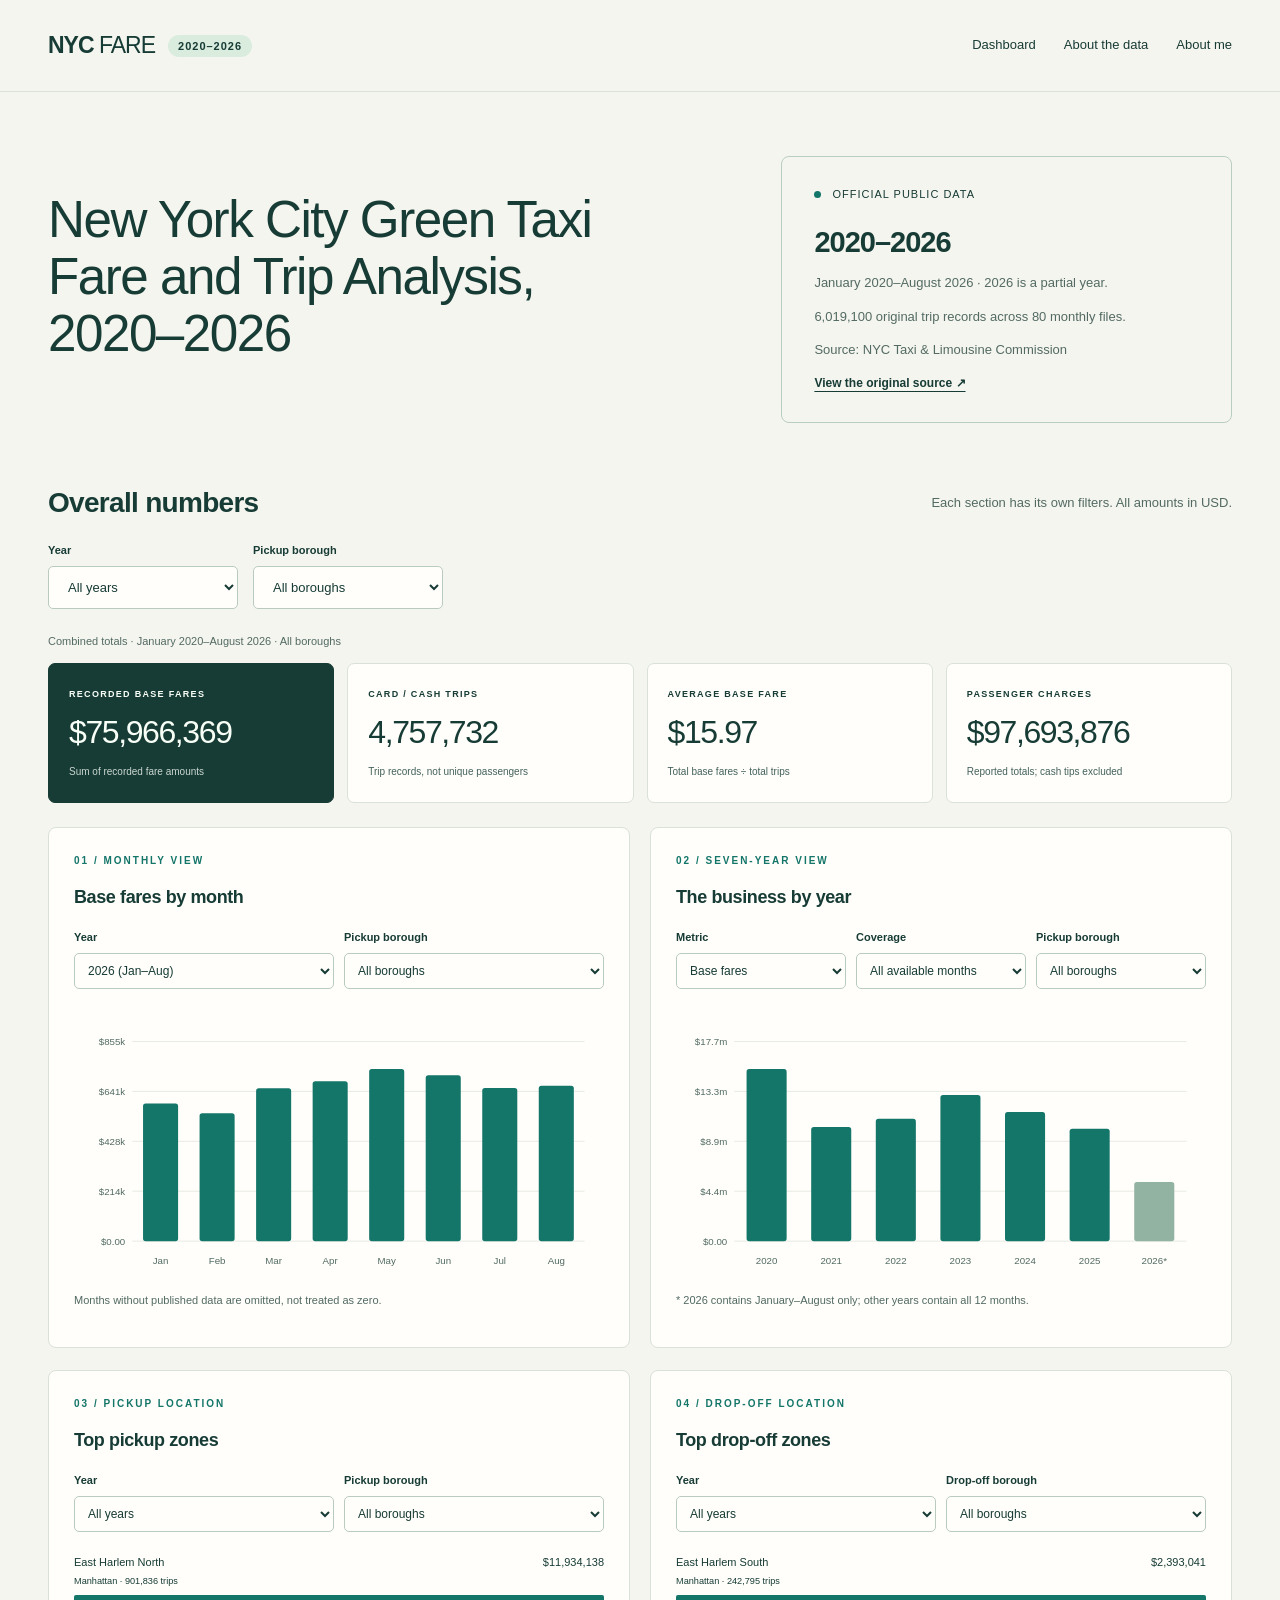
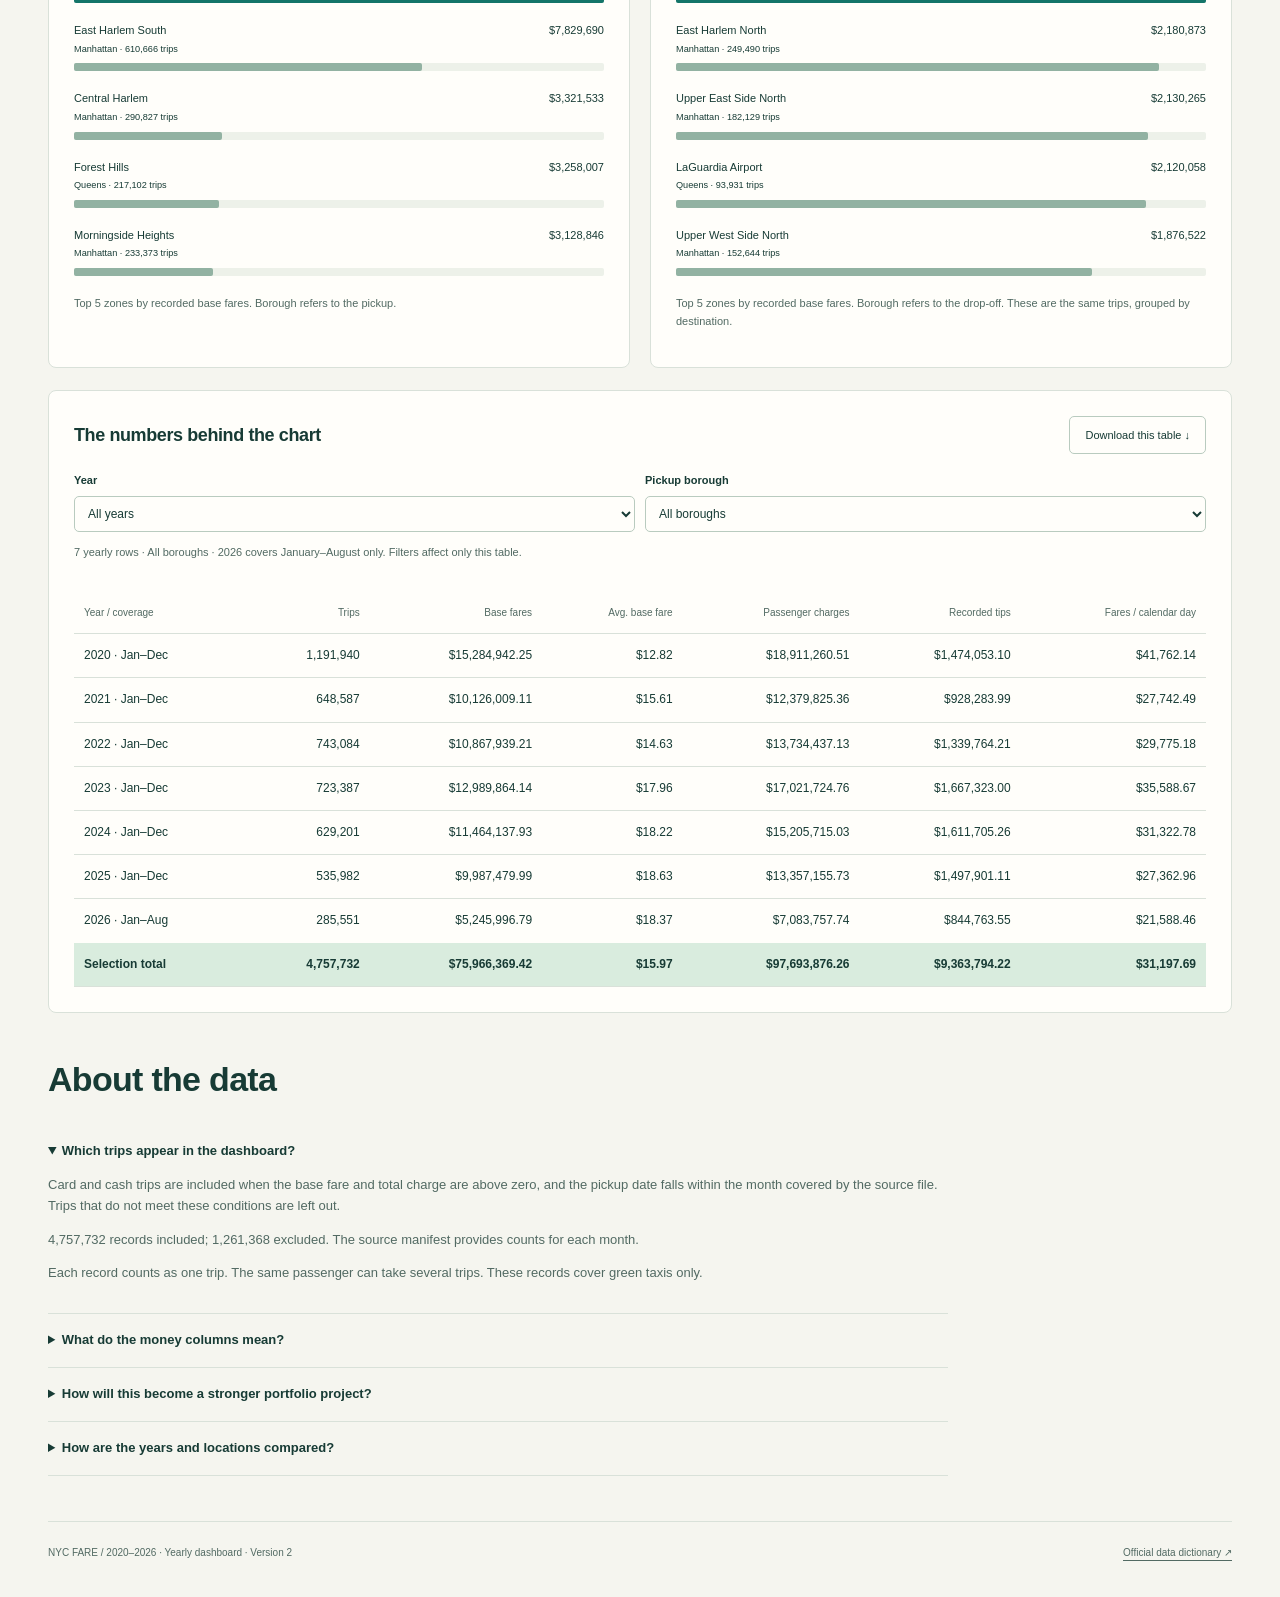
==== commit 2566d18b: "Add files via upload" ====
--- a/docs/index.html
+++ b/docs/index.html
@@ -2,8 +2,8 @@
 .charts{grid-template-columns:1fr 1fr;margin-top:22px}.compact{flex-wrap:wrap;gap:10px;margin:18px 0 8px}.compact label{flex:1;min-width:100px}.compact select{min-width:0;width:100%;padding:9px;font-size:12px}.kpis{margin-top:12px}.chart-caption{margin-bottom:12px}.table-scroll{max-height:560px}thead{position:sticky;top:0;background:var(--white)}tfoot{font-weight:bold;background:var(--mint)}.bar-label span:first-child{max-width:72%}.kpis strong{font-size:clamp(21px,2.5vw,32px)}@media(max-width:760px){.charts{grid-template-columns:1fr}.section-heading{display:block}.filters{flex-wrap:wrap}.filters select{min-width:0}.hero{gap:24px}.nav,main{padding-left:20px;padding-right:20px}} 
 
 .simple-method{display:block;max-width:900px;padding:45px 0}.simple-method h2{margin-bottom:25px}.simple-method p{max-width:none}
-</style></head><body>
-<header class="nav"><a class="brand" href="#top">NYC <span>FARE</span><i>2020–2026</i></a><nav><a href="#explore">Dashboard</a><a href="#method">About the data</a></nav></header><main id="top">
+@media(max-width:650px){.nav{height:auto;min-height:92px;flex-wrap:wrap;gap:12px;padding-top:16px;padding-bottom:16px}nav{flex-wrap:wrap}}</style></head><body>
+<header class="nav"><a class="brand" href="#top">NYC <span>FARE</span><i>2020–2026</i></a><nav><a href="#explore">Dashboard</a><a href="#method">About the data</a><a href="about.html">About me</a></nav></header><main id="top">
 <section class="hero"><div><h1 style="font-size:clamp(34px,4vw,54px);line-height:1.12;letter-spacing:-1.5px">New York City Green Taxi<br>Fare and Trip Analysis,<br>2020–2026</h1></div><aside class="dataset-note"><span class="dot"></span> OFFICIAL PUBLIC DATA<h2>2020–2026</h2><p>January 2020–August 2026 · 2026 is a partial year.</p><p id="datasetSize"></p><p>Source: NYC Taxi &amp; Limousine Commission</p><a href="https://www.nyc.gov/site/tlc/about/tlc-trip-record-data.page">View the original source ↗</a></aside></section>
 <section id="explore"><div class="section-heading"><h2>Overall numbers</h2><p>Each section has its own filters. All amounts in USD.</p></div>
 <div id="kpiFilters" class="filters"></div><p id="kpiScope" class="chart-caption"></p><div class="kpis" aria-live="polite"><article><p>RECORDED BASE FARES</p><strong id="fare"></strong><small>Sum of recorded fare amounts</small></article><article><p>CARD / CASH TRIPS</p><strong id="trips"></strong><small>Trip records, not unique passengers</small></article><article><p>AVERAGE BASE FARE</p><strong id="average"></strong><small>Total base fares ÷ total trips</small></article><article><p>PASSENGER CHARGES</p><strong id="charges"></strong><small>Reported totals; cash tips excluded</small></article></div>
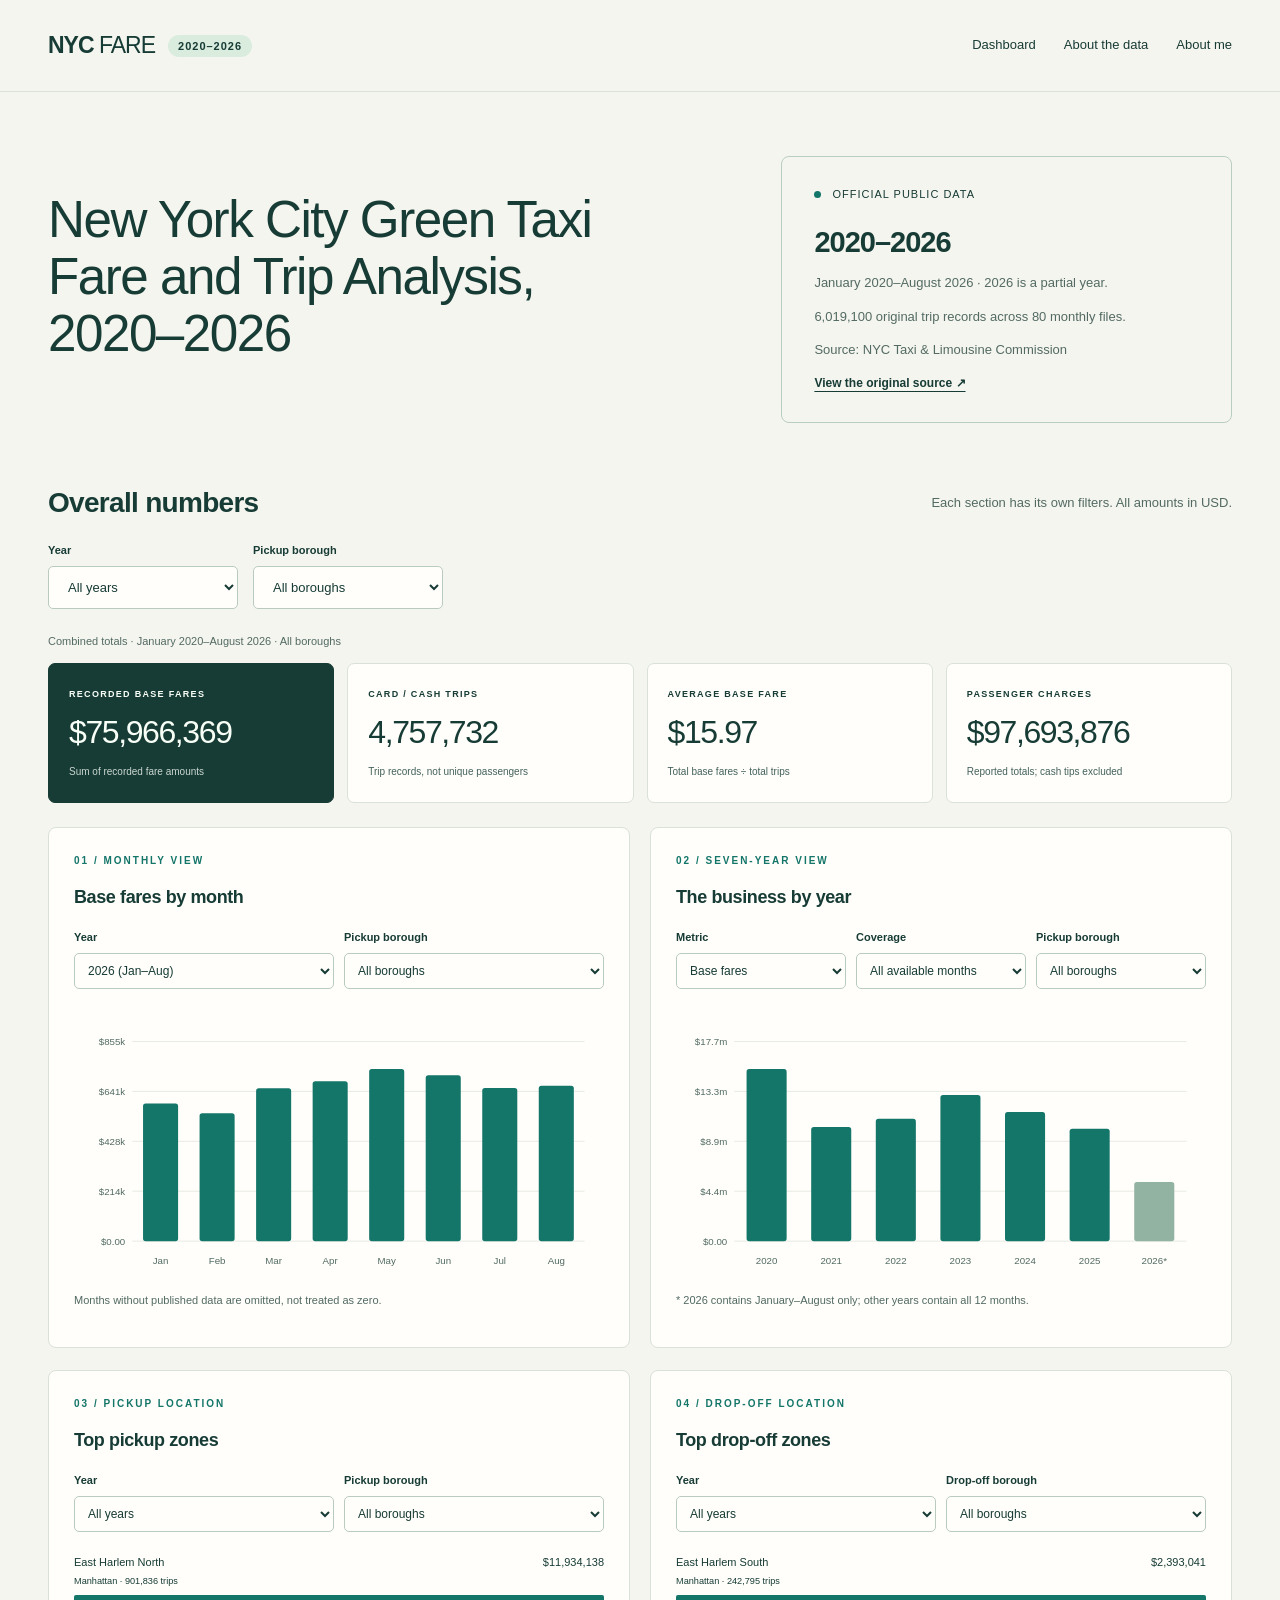
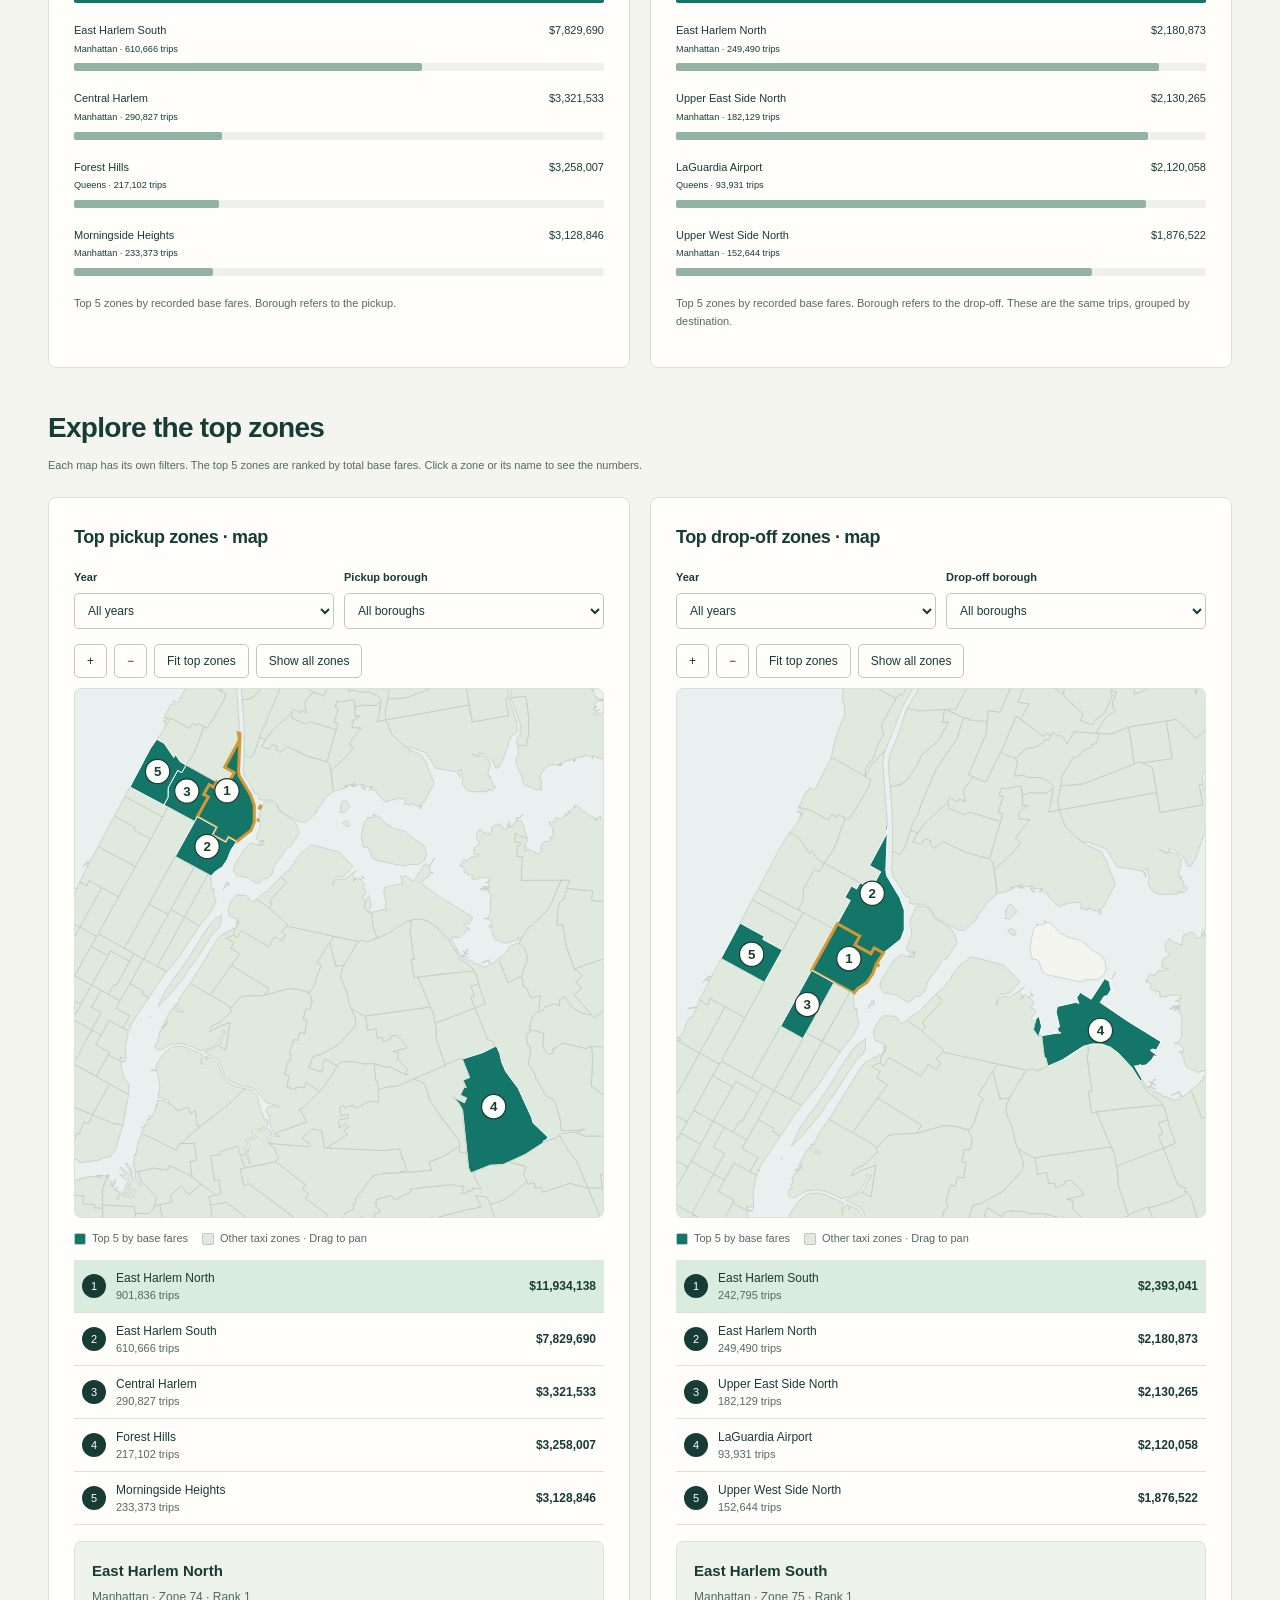
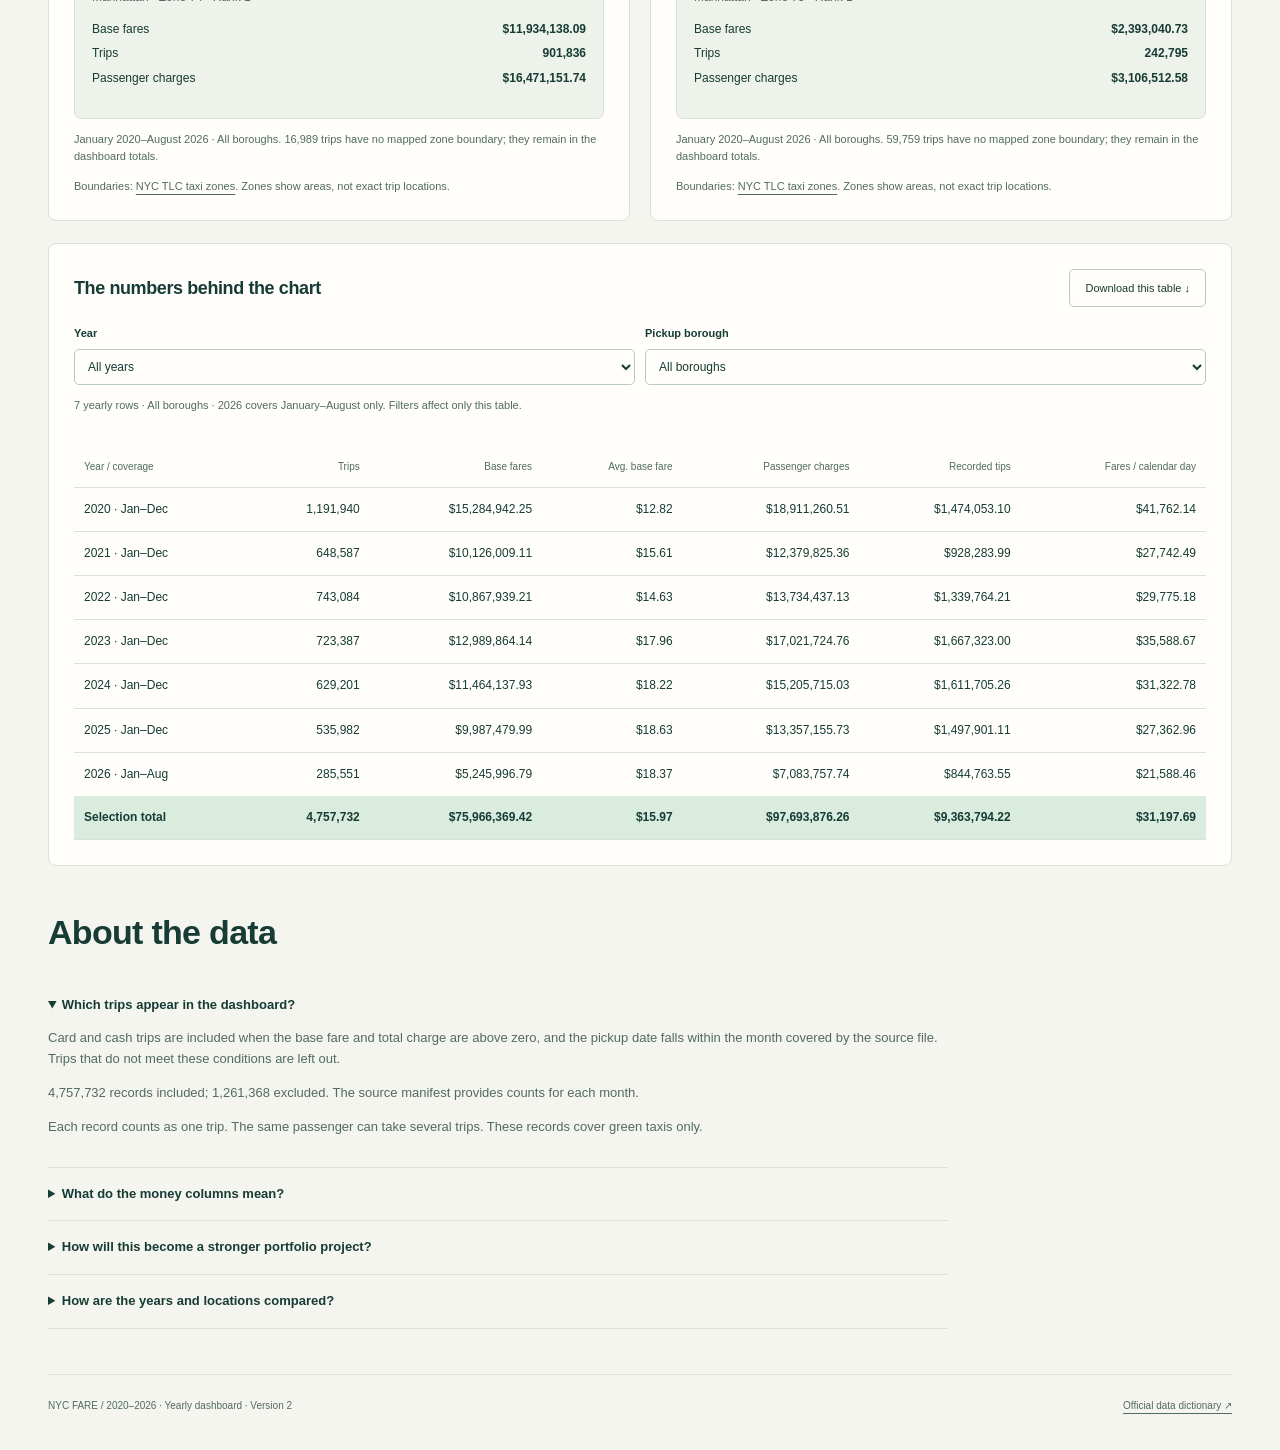
==== commit db508551: "Add files via upload" ====
--- a/docs/index.html
+++ b/docs/index.html
@@ -2,15 +2,19 @@
 .charts{grid-template-columns:1fr 1fr;margin-top:22px}.compact{flex-wrap:wrap;gap:10px;margin:18px 0 8px}.compact label{flex:1;min-width:100px}.compact select{min-width:0;width:100%;padding:9px;font-size:12px}.kpis{margin-top:12px}.chart-caption{margin-bottom:12px}.table-scroll{max-height:560px}thead{position:sticky;top:0;background:var(--white)}tfoot{font-weight:bold;background:var(--mint)}.bar-label span:first-child{max-width:72%}.kpis strong{font-size:clamp(21px,2.5vw,32px)}@media(max-width:760px){.charts{grid-template-columns:1fr}.section-heading{display:block}.filters{flex-wrap:wrap}.filters select{min-width:0}.hero{gap:24px}.nav,main{padding-left:20px;padding-right:20px}} 
 
 .simple-method{display:block;max-width:900px;padding:45px 0}.simple-method h2{margin-bottom:25px}.simple-method p{max-width:none}
-@media(max-width:650px){.nav{height:auto;min-height:92px;flex-wrap:wrap;gap:12px;padding-top:16px;padding-bottom:16px}nav{flex-wrap:wrap}}</style></head><body>
+
+@media(max-width:650px){.nav{height:auto;min-height:92px;flex-wrap:wrap;gap:12px;padding-top:16px;padding-bottom:16px}nav{flex-wrap:wrap}}
+
+.maps-section{margin-top:42px}.map-controls{display:flex;flex-wrap:wrap;gap:7px;margin:15px 0 10px}.map-controls button{font-size:12px;padding:9px 12px}.zone-map{background:#eaf0f0;border:1px solid var(--line);border-radius:7px;overflow:hidden}.zone-map svg{display:block;width:100%;aspect-ratio:1;touch-action:none;cursor:grab}.zone-map svg:active{cursor:grabbing}.taxi-zone{fill:#f5f5ef;stroke:#b8c7bf;stroke-width:.65;cursor:pointer}.taxi-zone.zone-included{fill:#e0e9de}.taxi-zone.zone-top{fill:#147569;stroke:#fff;stroke-width:1}.taxi-zone.zone-selected{stroke:#d09936;stroke-width:3}.taxi-zone:hover{stroke:#d09936;stroke-width:2}.zone-pin{cursor:pointer}.zone-pin circle{fill:#fffefa;stroke:#173b35;stroke-width:1.2;vector-effect:non-scaling-stroke}.zone-pin text{fill:#173b35;font-weight:bold;font-family:Arial,sans-serif}.map-legend{font-size:11px;color:var(--muted);display:flex;align-items:center;gap:6px;flex-wrap:wrap;margin:12px 0}.map-legend span,.map-legend i{width:12px;height:12px;display:inline-block;background:#147569;border:1px solid #b8c7bf;border-radius:2px}.map-legend i{background:#e0e9de;margin-left:8px}.map-ranking button{width:100%;display:flex;align-items:center;gap:10px;text-align:left;padding:11px 8px;border:0;border-bottom:1px solid var(--line);border-radius:0;background:transparent;font-size:12px}.map-ranking button[aria-pressed=true]{background:var(--mint)}.map-ranking button:hover{background:#eaf0e7}.rank-number{background:var(--ink);color:white;border-radius:50%;min-width:24px;height:24px;line-height:24px;text-align:center;font-size:11px}.map-ranking small{display:block;color:var(--muted);margin-top:4px;font-size:11px}.map-ranking b{margin-left:auto;white-space:nowrap;font-size:12px}.map-details{margin-top:16px;padding:17px;background:#edf3ea;border:1px solid var(--line);border-radius:7px;min-height:178px}.map-details>strong{display:block;font-size:15px}.map-details>span,.map-details p{font-size:12px;color:var(--muted)}.map-details dl{font-size:12px;margin:12px 0 0}.map-details dl div{display:flex;justify-content:space-between;gap:12px;margin-top:5px}.map-details dd{margin:0;font-weight:bold}.map-panel .chart-caption{margin-bottom:0}.map-controls button:focus-visible,.map-ranking button:focus-visible{outline:3px solid #d09936;outline-offset:2px}
+</style></head><body>
 <header class="nav"><a class="brand" href="#top">NYC <span>FARE</span><i>2020–2026</i></a><nav><a href="#explore">Dashboard</a><a href="#method">About the data</a><a href="about.html">About me</a></nav></header><main id="top">
 <section class="hero"><div><h1 style="font-size:clamp(34px,4vw,54px);line-height:1.12;letter-spacing:-1.5px">New York City Green Taxi<br>Fare and Trip Analysis,<br>2020–2026</h1></div><aside class="dataset-note"><span class="dot"></span> OFFICIAL PUBLIC DATA<h2>2020–2026</h2><p>January 2020–August 2026 · 2026 is a partial year.</p><p id="datasetSize"></p><p>Source: NYC Taxi &amp; Limousine Commission</p><a href="https://www.nyc.gov/site/tlc/about/tlc-trip-record-data.page">View the original source ↗</a></aside></section>
 <section id="explore"><div class="section-heading"><h2>Overall numbers</h2><p>Each section has its own filters. All amounts in USD.</p></div>
 <div id="kpiFilters" class="filters"></div><p id="kpiScope" class="chart-caption"></p><div class="kpis" aria-live="polite"><article><p>RECORDED BASE FARES</p><strong id="fare"></strong><small>Sum of recorded fare amounts</small></article><article><p>CARD / CASH TRIPS</p><strong id="trips"></strong><small>Trip records, not unique passengers</small></article><article><p>AVERAGE BASE FARE</p><strong id="average"></strong><small>Total base fares ÷ total trips</small></article><article><p>PASSENGER CHARGES</p><strong id="charges"></strong><small>Reported totals; cash tips excluded</small></article></div>
 <div class="charts"><article class="panel"><p class="eyebrow">01 / MONTHLY VIEW</p><h3>Base fares by month</h3><div id="monthlyFilters" class="filters compact"></div><div id="monthlyChart" class="svg-chart"></div><p class="chart-caption">Months without published data are omitted, not treated as zero.</p></article><article class="panel"><p class="eyebrow">02 / SEVEN-YEAR VIEW</p><h3>The business by year</h3><div id="annualFilters" class="filters compact"></div><div id="annualChart" class="svg-chart"></div><p id="annualNote" class="chart-caption"></p></article></div>
 <div class="charts equal"><article class="panel"><p class="eyebrow">03 / PICKUP LOCATION</p><h3>Top pickup zones</h3><div id="pickupFilters" class="filters compact"></div><div id="pickupBars" class="zone-bars"></div><p class="chart-caption">Top 5 zones by recorded base fares. Borough refers to the pickup.</p></article><article class="panel"><p class="eyebrow">04 / DROP-OFF LOCATION</p><h3>Top drop-off zones</h3><div id="dropoffFilters" class="filters compact"></div><div id="dropoffBars" class="zone-bars"></div><p class="chart-caption">Top 5 zones by recorded base fares. Borough refers to the drop-off. These are the same trips, grouped by destination.</p></article></div>
-<article class="panel table-panel"><div class="chart-heading"><h3>The numbers behind the chart</h3><button id="download">Download this table ↓</button></div><div id="tableFilters" class="filters compact"></div><p id="tableScope" class="chart-caption"></p><div class="table-scroll"><table><caption class="sr-only">Yearly business summaries</caption><thead><tr><th>Year / coverage</th><th>Trips</th><th>Base fares</th><th>Avg. base fare</th><th>Passenger charges</th><th>Recorded tips</th><th>Fares / calendar day</th></tr></thead><tbody id="tableBody"></tbody><tfoot id="tableTotal"></tfoot></table></div></article></section>
-<section id="method" class="method simple-method"><div class="method-notes"><h2>About the data</h2><details open><summary>Which trips appear in the dashboard?</summary><p>Card and cash trips are included when the base fare and total charge are above zero, and the pickup date falls within the month covered by the source file. Trips that do not meet these conditions are left out.</p><p id="quality"></p><p>Each record counts as one trip. The same passenger can take several trips. These records cover green taxis only.</p></details><details><summary>What do the money columns mean?</summary><p><b>Base fares:</b> the trip price before separately listed tips, taxes, tolls and extra charges.</p><p><b>Passenger charges:</b> the reported total paid for the trip, including recorded extras. Cash tips are not included.</p><p><b>Average base fare:</b> total base fares divided by the number of included trips.</p><p><b>Recorded tips:</b> tips listed in the data; cash tips are missing.</p><p><b>Fares per calendar day:</b> total base fares divided by the number of days covered. These amounts are not profit because business expenses have not been subtracted.</p></details><details><summary>How will this become a stronger portfolio project?</summary><p>The next step is to investigate why fares and trip counts changed. Comparing the same months across years can help. Information about fare changes, weather or major events could provide context, but a chart alone cannot prove the cause.</p></details><details><summary>How are the years and locations compared?</summary><p>2020–2025 contain all 12 months. 2026 contains January–August only. All years combines these 80 months. Use January–August in the annual chart to compare matching periods.</p><p>Pickup zones show where trips started. Drop-off zones show where they ended. Both charts rank locations by base fares from the same trips, so their totals should not be added together.</p><p>Amounts are shown in the dollars recorded at the time, without an inflation adjustment. Very high fares and repeated records are not automatically removed.</p></details></div></section><footer><span>NYC FARE / 2020–2026 · Yearly dashboard · Version 2</span><a href="https://www.nyc.gov/assets/tlc/downloads/pdf/data_dictionary_trip_records_green.pdf">Official data dictionary ↗</a></footer></main><script>window.TAXI_DATA = {"meta":{"coverage_start":"2020-01-01","coverage_end":"2026-08-31","raw_rows":6019100,"included_rows":4757732,"excluded_rows":1261368,"source_columns":22,"monthly_files":80,"months":["2020-01","2020-02","2020-03","2020-04","2020-05","2020-06","2020-07","2020-08","2020-09","2020-10","2020-11","2020-12","2021-01","2021-02","2021-03","2021-04","2021-05","2021-06","2021-07","2021-08","2021-09","2021-10","2021-11","2021-12","2022-01","2022-02","2022-03","2022-04","2022-05","2022-06","2022-07","2022-08","2022-09","2022-10","2022-11","2022-12","2023-01","2023-02","2023-03","2023-04","2023-05","2023-06","2023-07","2023-08","2023-09","2023-10","2023-11","2023-12","2024-01","2024-02","2024-03","2024-04","2024-05","2024-06","2024-07","2024-08","2024-09","2024-10","2024-11","2024-12","2025-01","2025-02","2025-03","2025-04","2025-05","2025-06","2025-07","2025-08","2025-09","2025-10","2025-11","2025-12","2026-01","2026-02","2026-03","2026-04","2026-05","2026-06","2026-07","2026-08"],"years":[2020,2021,2022,2023,2024,2025,2026],"fare_cents":7596636942,"charges_cents":9769387626,"audit_by_month":[{"month":"2020-01","raw_rows":447770,"included_rows":328415,"excluded_rows":119355,"source_columns":20,"exclusion_counts":{"Included":328415,"Payment is not card or cash":118338,"Nonpositive or missing fare / total":964,"Pickup outside source month or missing":53},"sha256":"f35e911dfcfd77153e81ca52a8ed3ec599b55e0bcf03a970e32440fbed314548","source_url":"https://d37ci6vzurychx.cloudfront.net/trip-data/green_tripdata_2020-01.parquet"},{"month":"2020-02","raw_rows":398632,"included_rows":314511,"excluded_rows":84121,"source_columns":20,"exclusion_counts":{"Included":314511,"Payment is not card or cash":83253,"Nonpositive or missing fare / total":843,"Pickup outside source month or missing":25},"sha256":"7952af4424e0b0cc233019bf0062a1168fcd76909ce76e347a1ff99653be361e","source_url":"https://d37ci6vzurychx.cloudfront.net/trip-data/green_tripdata_2020-02.parquet"},{"month":"2020-03","raw_rows":223496,"included_rows":174257,"excluded_rows":49239,"source_columns":20,"exclusion_counts":{"Included":174257,"Payment is not card or cash":48705,"Nonpositive or missing fare / total":512,"Pickup outside source month or missing":22},"sha256":"13c259492c0f95e188e49255505961b6be4e2115f80e2d319ef06af510ee4b34","source_url":"https://d37ci6vzurychx.cloudfront.net/trip-data/green_tripdata_2020-03.parquet"},{"month":"2020-04","raw_rows":35644,"included_rows":24192,"excluded_rows":11452,"source_columns":20,"exclusion_counts":{"Included":24192,"Payment is not card or cash":11416,"Nonpositive or missing fare / total":30,"Pickup outside source month or missing":6},"sha256":"3028f4203882cd81412a68512b44501e6de547a78e905ea0e07b94e79c98338c","source_url":"https://d37ci6vzurychx.cloudfront.net/trip-data/green_tripdata_2020-04.parquet"},{"month":"2020-05","raw_rows":57361,"included_rows":30778,"excluded_rows":26583,"source_columns":20,"exclusion_counts":{"Included":30778,"Payment is not card or cash":26410,"Nonpositive or missing fare / total":173},"sha256":"728fdde375a8552a3d3b812a23513870953841e5bd48cbea84f5334c5ca214f0","source_url":"https://d37ci6vzurychx.cloudfront.net/trip-data/green_tripdata_2020-05.parquet"},{"month":"2020-06","raw_rows":63110,"included_rows":37909,"excluded_rows":25201,"source_columns":20,"exclusion_counts":{"Included":37909,"Payment is not card or cash":25105,"Nonpositive or missing fare / total":94,"Pickup outside source month or missing":2},"sha256":"200a5528226012d3b21afadcb2fd8ccd160fbf2eedf9b5e24c4d0dec746f7f37","source_url":"https://d37ci6vzurychx.cloudfront.net/trip-data/green_tripdata_2020-06.parquet"},{"month":"2020-07","raw_rows":72258,"included_rows":42730,"excluded_rows":29528,"source_columns":20,"exclusion_counts":{"Included":42730,"Payment is not card or cash":29411,"Nonpositive or missing fare / total":111,"Pickup outside source month or missing":6},"sha256":"c81164436bf0cb2464cb19ad46d0177fb4d06d74b9c95609c551cab15500a1dd","source_url":"https://d37ci6vzurychx.cloudfront.net/trip-data/green_tripdata_2020-07.parquet"},{"month":"2020-08","raw_rows":81063,"included_rows":46174,"excluded_rows":34889,"source_columns":20,"exclusion_counts":{"Included":46174,"Payment is not card or cash":34767,"Nonpositive or missing fare / total":119,"Pickup outside source month or missing":3},"sha256":"e85f4eefccb6a9714a88f666e8d552696c8fd37a7255531575552b4615d314e6","source_url":"https://d37ci6vzurychx.cloudfront.net/trip-data/green_tripdata_2020-08.parquet"},{"month":"2020-09","raw_rows":87987,"included_rows":48034,"excluded_rows":39953,"source_columns":20,"exclusion_counts":{"Included":48034,"Payment is not card or cash":39805,"Nonpositive or missing fare / total":139,"Pickup outside source month or missing":9},"sha256":"4e7a679be073190d936036f1f02ad507ebbc3cd57af5d6bc689a59dc170cfc3b","source_url":"https://d37ci6vzurychx.cloudfront.net/trip-data/green_tripdata_2020-09.parquet"},{"month":"2020-10","raw_rows":95120,"included_rows":51719,"excluded_rows":43401,"source_columns":20,"exclusion_counts":{"Included":51719,"Payment is not card or cash":43001,"Nonpositive or missing fare / total":391,"Pickup outside source month or missing":9},"sha256":"721526001904a758604d2451d85fd8f0bc072e674125cbb21a86cae88c0d426d","source_url":"https://d37ci6vzurychx.cloudfront.net/trip-data/green_tripdata_2020-10.parquet"},{"month":"2020-11","raw_rows":88605,"included_rows":47678,"excluded_rows":40927,"source_columns":20,"exclusion_counts":{"Included":47678,"Payment is not card or cash":40578,"Nonpositive or missing fare / total":347,"Pickup outside source month or missing":2},"sha256":"4f485a3464e6ca71c51da64425cd82ad5fbf39825630126e097c8320783cbb6c","source_url":"https://d37ci6vzurychx.cloudfront.net/trip-data/green_tripdata_2020-11.parquet"},{"month":"2020-12","raw_rows":83130,"included_rows":45543,"excluded_rows":37587,"source_columns":20,"exclusion_counts":{"Included":45543,"Payment is not card or cash":37258,"Nonpositive or missing fare / total":326,"Pickup outside source month or missing":3},"sha256":"4adc433ae3504e5bac2e2d51aa925c38b40a09ae5f7283372fca00706713d14c","source_url":"https://d37ci6vzurychx.cloudfront.net/trip-data/green_tripdata_2020-12.parquet"},{"month":"2021-01","raw_rows":76518,"included_rows":39974,"excluded_rows":36544,"source_columns":20,"exclusion_counts":{"Included":39974,"Payment is not card or cash":36399,"Nonpositive or missing fare / total":142,"Pickup outside source month or missing":3},"sha256":"b8e2c9496c5eada0f10adbd88f98d91721ec6fe2787a2b355cf0ccfa9678ee7b","source_url":"https://d37ci6vzurychx.cloudfront.net/trip-data/green_tripdata_2021-01.parquet"},{"month":"2021-02","raw_rows":64572,"included_rows":35065,"excluded_rows":29507,"source_columns":20,"exclusion_counts":{"Included":35065,"Payment is not card or cash":29398,"Nonpositive or missing fare / total":107,"Pickup outside source month or missing":2},"sha256":"fd43c7afa2002716c8afadfd57665ab9c9ad99be419570a9b0a08de15cbeb64e","source_url":"https://d37ci6vzurychx.cloudfront.net/trip-data/green_tripdata_2021-02.parquet"},{"month":"2021-03","raw_rows":83827,"included_rows":42759,"excluded_rows":41068,"source_columns":20,"exclusion_counts":{"Included":42759,"Payment is not card or cash":40921,"Nonpositive or missing fare / total":147},"sha256":"78847a2e0ccb58202eef3337903e696317656815f50423733ad3099dabc58a9d","source_url":"https://d37ci6vzurychx.cloudfront.net/trip-data/green_tripdata_2021-03.parquet"},{"month":"2021-04","raw_rows":86941,"included_rows":45169,"excluded_rows":41772,"source_columns":20,"exclusion_counts":{"Included":45169,"Payment is not card or cash":41389,"Nonpositive or missing fare / total":370,"Pickup outside source month or missing":13},"sha256":"97fe4a2885411d52f63fd1b276ec115e84338e33719824c28d933088d86f1131","source_url":"https://d37ci6vzurychx.cloudfront.net/trip-data/green_tripdata_2021-04.parquet"},{"month":"2021-05","raw_rows":88180,"included_rows":49846,"excluded_rows":38334,"source_columns":20,"exclusion_counts":{"Included":49846,"Payment is not card or cash":38054,"Nonpositive or missing fare / total":273,"Pickup outside source month or missing":7},"sha256":"588dcc95e3c2bd37d1ca4321291900ef63b7cd094a8e4f51268d4be76d0f23bc","source_url":"https://d37ci6vzurychx.cloudfront.net/trip-data/green_tripdata_2021-05.parquet"},{"month":"2021-06","raw_rows":86737,"included_rows":53894,"excluded_rows":32843,"source_columns":20,"exclusion_counts":{"Included":53894,"Payment is not card or cash":32701,"Nonpositive or missing fare / total":140,"Pickup outside source month or missing":2},"sha256":"aec3c6c031fd6ee8550d3217097850bb68721b07a34655019b122f3e87f3142c","source_url":"https://d37ci6vzurychx.cloudfront.net/trip-data/green_tripdata_2021-06.parquet"},{"month":"2021-07","raw_rows":83691,"included_rows":50511,"excluded_rows":33180,"source_columns":20,"exclusion_counts":{"Included":50511,"Payment is not card or cash":32870,"Nonpositive or missing fare / total":292,"Pickup outside source month or missing":18},"sha256":"5ca9f79373dd917d6cda921a880f8361bebdbe67939c5f0c6bb7a6bc5ad326f8","source_url":"https://d37ci6vzurychx.cloudfront.net/trip-data/green_tripdata_2021-07.parquet"},{"month":"2021-08","raw_rows":83499,"included_rows":49721,"excluded_rows":33778,"source_columns":20,"exclusion_counts":{"Included":49721,"Payment is not card or cash":33395,"Nonpositive or missing fare / total":373,"Pickup outside source month or missing":10},"sha256":"67c3727bf72ef98458c8056174d67cc8fd76551aeac893b9c0c9ff0de9c42299","source_url":"https://d37ci6vzurychx.cloudfront.net/trip-data/green_tripdata_2021-08.parquet"},{"month":"2021-09","raw_rows":95709,"included_rows":60501,"excluded_rows":35208,"source_columns":20,"exclusion_counts":{"Included":60501,"Payment is not card or cash":34861,"Nonpositive or missing fare / total":340,"Pickup outside source month or missing":7},"sha256":"1e12d9f65b08c8c4a5083bc3dcb5729bf0762c7034508ceff566238f3fc1b49d","source_url":"https://d37ci6vzurychx.cloudfront.net/trip-data/green_tripdata_2021-09.parquet"},{"month":"2021-10","raw_rows":110891,"included_rows":73499,"excluded_rows":37392,"source_columns":20,"exclusion_counts":{"Included":73499,"Payment is not card or cash":37175,"Nonpositive or missing fare / total":210,"Pickup outside source month or missing":7},"sha256":"dd6ced36a7d5af1e42ea0d26cdd2e8b5380d45a23b2f6910d9623ece4ddfa3db","source_url":"https://d37ci6vzurychx.cloudfront.net/trip-data/green_tripdata_2021-10.parquet"},{"month":"2021-11","raw_rows":108229,"included_rows":73669,"excluded_rows":34560,"source_columns":20,"exclusion_counts":{"Included":73669,"Payment is not card or cash":34419,"Nonpositive or missing fare / total":134,"Pickup outside source month or missing":7},"sha256":"ffc9ea7a42746910a833f67d5b8ac3aa13683c56ae4fa07ac48f375fc47b756e","source_url":"https://d37ci6vzurychx.cloudfront.net/trip-data/green_tripdata_2021-11.parquet"},{"month":"2021-12","raw_rows":99961,"included_rows":73979,"excluded_rows":25982,"source_columns":20,"exclusion_counts":{"Included":73979,"Payment is not card or cash":25842,"Nonpositive or missing fare / total":134,"Pickup outside source month or missing":6},"sha256":"8643733380ea7d0272e256a459bf91e1be720da1ab2819cb152f66feb7a89b5f","source_url":"https://d37ci6vzurychx.cloudfront.net/trip-data/green_tripdata_2021-12.parquet"},{"month":"2022-01","raw_rows":62495,"included_rows":55655,"excluded_rows":6840,"source_columns":20,"exclusion_counts":{"Included":55655,"Payment is not card or cash":6749,"Nonpositive or missing fare / total":87,"Pickup outside source month or missing":4},"sha256":"6a9efa68165ed2c52ec130cc9d8098b9e8a876f4316c17ddcbc170e46c45ad1d","source_url":"https://d37ci6vzurychx.cloudfront.net/trip-data/green_tripdata_2022-01.parquet"},{"month":"2022-02","raw_rows":69399,"included_rows":61391,"excluded_rows":8008,"source_columns":20,"exclusion_counts":{"Included":61391,"Payment is not card or cash":7845,"Nonpositive or missing fare / total":140,"Pickup outside source month or missing":23},"sha256":"4e2fb2eb988955311e2110475eb32308ed2b2a1d601dca73965f3adf731245c4","source_url":"https://d37ci6vzurychx.cloudfront.net/trip-data/green_tripdata_2022-02.parquet"},{"month":"2022-03","raw_rows":78537,"included_rows":69826,"excluded_rows":8711,"source_columns":20,"exclusion_counts":{"Included":69826,"Payment is not card or cash":8529,"Nonpositive or missing fare / total":158,"Pickup outside source month or missing":24},"sha256":"3911283dcf1cf9f705871aa7b5fee94ca58404a068289e1f4d4937e05ebb1af5","source_url":"https://d37ci6vzurychx.cloudfront.net/trip-data/green_tripdata_2022-03.parquet"},{"month":"2022-04","raw_rows":76136,"included_rows":66705,"excluded_rows":9431,"source_columns":20,"exclusion_counts":{"Included":66705,"Payment is not card or cash":9277,"Nonpositive or missing fare / total":119,"Pickup outside source month or missing":35},"sha256":"7130684b8ae13b756f955750f63afb165b290a17e8b94599b22ee09cf1d7e009","source_url":"https://d37ci6vzurychx.cloudfront.net/trip-data/green_tripdata_2022-04.parquet"},{"month":"2022-05","raw_rows":76891,"included_rows":65913,"excluded_rows":10978,"source_columns":20,"exclusion_counts":{"Included":65913,"Payment is not card or cash":10827,"Nonpositive or missing fare / total":134,"Pickup outside source month or missing":17},"sha256":"49016a356c180627a2af0d5198ce15072fe0706af32bc89c1e514e3b20bc171e","source_url":"https://d37ci6vzurychx.cloudfront.net/trip-data/green_tripdata_2022-05.parquet"},{"month":"2022-06","raw_rows":73718,"included_rows":63840,"excluded_rows":9878,"source_columns":20,"exclusion_counts":{"Included":63840,"Payment is not card or cash":9679,"Nonpositive or missing fare / total":190,"Pickup outside source month or missing":9},"sha256":"aff33acd19f584859b50545f6c3d2005fea895edf9bf53d49b6701e9df1230cb","source_url":"https://d37ci6vzurychx.cloudfront.net/trip-data/green_tripdata_2022-06.parquet"},{"month":"2022-07","raw_rows":64192,"included_rows":57027,"excluded_rows":7165,"source_columns":20,"exclusion_counts":{"Included":57027,"Payment is not card or cash":7084,"Nonpositive or missing fare / total":77,"Pickup outside source month or missing":4},"sha256":"b027040a9466098ff2b4309fbccf3077421ac30559aa91ea9437168fb0941bd3","source_url":"https://d37ci6vzurychx.cloudfront.net/trip-data/green_tripdata_2022-07.parquet"},{"month":"2022-08","raw_rows":65929,"included_rows":59522,"excluded_rows":6407,"source_columns":20,"exclusion_counts":{"Included":59522,"Payment is not card or cash":6301,"Nonpositive or missing fare / total":92,"Pickup outside source month or missing":14},"sha256":"f50e2ea441d095de7726feda8a3e2412ea3c17d6f3363c12e676df107b140456","source_url":"https://d37ci6vzurychx.cloudfront.net/trip-data/green_tripdata_2022-08.parquet"},{"month":"2022-09","raw_rows":69031,"included_rows":61342,"excluded_rows":7689,"source_columns":20,"exclusion_counts":{"Included":61342,"Payment is not card or cash":7609,"Nonpositive or missing fare / total":65,"Pickup outside source month or missing":15},"sha256":"e80997b307f017772b1c42a348893f639c691f7979df01128033582fd95e1a08","source_url":"https://d37ci6vzurychx.cloudfront.net/trip-data/green_tripdata_2022-09.parquet"},{"month":"2022-10","raw_rows":69322,"included_rows":61697,"excluded_rows":7625,"source_columns":20,"exclusion_counts":{"Included":61697,"Payment is not card or cash":7530,"Nonpositive or missing fare / total":82,"Pickup outside source month or missing":13},"sha256":"c58c0f3ccf69fbcbf943b657c72e2e0d78dab992d6ecbe602f5a82867858ea52","source_url":"https://d37ci6vzurychx.cloudfront.net/trip-data/green_tripdata_2022-10.parquet"},{"month":"2022-11","raw_rows":62313,"included_rows":55587,"excluded_rows":6726,"source_columns":20,"exclusion_counts":{"Included":55587,"Payment is not card or cash":6607,"Nonpositive or missing fare / total":95,"Pickup outside source month or missing":24},"sha256":"ea09e0cca3b531d8f592c8b68b41ca1b39b265f22b0226e4e91de764f7200404","source_url":"https://d37ci6vzurychx.cloudfront.net/trip-data/green_tripdata_2022-11.parquet"},{"month":"2022-12","raw_rows":72439,"included_rows":64579,"excluded_rows":7860,"source_columns":20,"exclusion_counts":{"Included":64579,"Payment is not card or cash":7719,"Nonpositive or missing fare / total":125,"Pickup outside source month or missing":16},"sha256":"6ef1794f9d940579afe0d70a9b91c25c5e5021b8994cd7f6c387a991ca57677d","source_url":"https://d37ci6vzurychx.cloudfront.net/trip-data/green_tripdata_2022-12.parquet"},{"month":"2023-01","raw_rows":68211,"included_rows":63235,"excluded_rows":4976,"source_columns":20,"exclusion_counts":{"Included":63235,"Payment is not card or cash":4893,"Nonpositive or missing fare / total":79,"Pickup outside source month or missing":4},"sha256":"9f0e03dd7f8f94ecc15949cdbfd2a4e1fc9ebb41a11882215158c9fc95012e31","source_url":"https://d37ci6vzurychx.cloudfront.net/trip-data/green_tripdata_2023-01.parquet"},{"month":"2023-02","raw_rows":64809,"included_rows":59281,"excluded_rows":5528,"source_columns":20,"exclusion_counts":{"Included":59281,"Payment is not card or cash":5416,"Nonpositive or missing fare / total":86,"Pickup outside source month or missing":26},"sha256":"bcc2821d639197cbb09aeb8994121a7004f2a6568a64bf4839015db802f62743","source_url":"https://d37ci6vzurychx.cloudfront.net/trip-data/green_tripdata_2023-02.parquet"},{"month":"2023-03","raw_rows":72044,"included_rows":66786,"excluded_rows":5258,"source_columns":20,"exclusion_counts":{"Included":66786,"Payment is not card or cash":5178,"Nonpositive or missing fare / total":71,"Pickup outside source month or missing":9},"sha256":"69ab2c3b515ad1dd686a8ac3375370b8a44b003d95d340655d94828db0681d9d","source_url":"https://d37ci6vzurychx.cloudfront.net/trip-data/green_tripdata_2023-03.parquet"},{"month":"2023-04","raw_rows":65392,"included_rows":60297,"excluded_rows":5095,"source_columns":20,"exclusion_counts":{"Included":60297,"Payment is not card or cash":5027,"Nonpositive or missing fare / total":65,"Pickup outside source month or missing":3},"sha256":"d28bf0485ac095e923c736180cf1b4fb247fdbcee1ae6d77eb78e7a185b7aacf","source_url":"https://d37ci6vzurychx.cloudfront.net/trip-data/green_tripdata_2023-04.parquet"},{"month":"2023-05","raw_rows":69174,"included_rows":63802,"excluded_rows":5372,"source_columns":20,"exclusion_counts":{"Included":63802,"Payment is not card or cash":5277,"Nonpositive or missing fare / total":89,"Pickup outside source month or missing":6},"sha256":"8545a8510b2f33e4bec7a2e12f9ff1f83752bb6a976dfbbc347b4fb7ae28eb2d","source_url":"https://d37ci6vzurychx.cloudfront.net/trip-data/green_tripdata_2023-05.parquet"},{"month":"2023-06","raw_rows":65550,"included_rows":59758,"excluded_rows":5792,"source_columns":20,"exclusion_counts":{"Included":59758,"Payment is not card or cash":5701,"Nonpositive or missing fare / total":79,"Pickup outside source month or missing":12},"sha256":"8f24ad7786b81240d39c87fb3d13a90a5d62e417a3a1dbbe6f55f933b181c02f","source_url":"https://d37ci6vzurychx.cloudfront.net/trip-data/green_tripdata_2023-06.parquet"},{"month":"2023-07","raw_rows":61343,"included_rows":55959,"excluded_rows":5384,"source_columns":20,"exclusion_counts":{"Included":55959,"Payment is not card or cash":5314,"Nonpositive or missing fare / total":61,"Pickup outside source month or missing":9},"sha256":"a5063fa42a5d40aaa965d26033568d75cec3771069203bc286536df36e83d26f","source_url":"https://d37ci6vzurychx.cloudfront.net/trip-data/green_tripdata_2023-07.parquet"},{"month":"2023-08","raw_rows":60649,"included_rows":56055,"excluded_rows":4594,"source_columns":20,"exclusion_counts":{"Included":56055,"Payment is not card or cash":4535,"Nonpositive or missing fare / total":48,"Pickup outside source month or missing":11},"sha256":"814047ade6975e67c39b5bffeba304386be258ebef7adbcc572019e35128f13c","source_url":"https://d37ci6vzurychx.cloudfront.net/trip-data/green_tripdata_2023-08.parquet"},{"month":"2023-09","raw_rows":65471,"included_rows":60063,"excluded_rows":5408,"source_columns":20,"exclusion_counts":{"Included":60063,"Payment is not card or cash":5297,"Nonpositive or missing fare / total":73,"Pickup outside source month or missing":38},"sha256":"d5fa110f59c10387fc2e4d3bbc4edd572291392bc209f972ce52387a8dd81c90","source_url":"https://d37ci6vzurychx.cloudfront.net/trip-data/green_tripdata_2023-09.parquet"},{"month":"2023-10","raw_rows":66177,"included_rows":60830,"excluded_rows":5347,"source_columns":20,"exclusion_counts":{"Included":60830,"Payment is not card or cash":5291,"Nonpositive or missing fare / total":51,"Pickup outside source month or missing":5},"sha256":"2ef902d6c0aa5e17f2feb32e8356db9df7e8cd0110519bcd3bc31f4c35bf6a40","source_url":"https://d37ci6vzurychx.cloudfront.net/trip-data/green_tripdata_2023-10.parquet"},{"month":"2023-11","raw_rows":64025,"included_rows":58664,"excluded_rows":5361,"source_columns":20,"exclusion_counts":{"Included":58664,"Payment is not card or cash":5303,"Nonpositive or missing fare / total":44,"Pickup outside source month or missing":14},"sha256":"5b117ff8ee0efe0cf532021588cad7d79c477e6fee3d3a6fb42b6140d4675fbf","source_url":"https://d37ci6vzurychx.cloudfront.net/trip-data/green_tripdata_2023-11.parquet"},{"month":"2023-12","raw_rows":64215,"included_rows":58657,"excluded_rows":5558,"source_columns":20,"exclusion_counts":{"Included":58657,"Payment is not card or cash":5523,"Nonpositive or missing fare / total":31,"Pickup outside source month or missing":4},"sha256":"1c43ac95b8b416293ab0b2953824ee5321443fc4c47e4236f295424e48e7aea3","source_url":"https://d37ci6vzurychx.cloudfront.net/trip-data/green_tripdata_2023-12.parquet"},{"month":"2024-01","raw_rows":56551,"included_rows":52528,"excluded_rows":4023,"source_columns":20,"exclusion_counts":{"Included":52528,"Payment is not card or cash":3978,"Nonpositive or missing fare / total":43,"Pickup outside source month or missing":2},"sha256":"1512a953bed564ac68dcb622827424dfb4f68ad93c2a4572e50ef6ab0b09c1ad","source_url":"https://d37ci6vzurychx.cloudfront.net/trip-data/green_tripdata_2024-01.parquet"},{"month":"2024-02","raw_rows":53577,"included_rows":50132,"excluded_rows":3445,"source_columns":20,"exclusion_counts":{"Included":50132,"Payment is not card or cash":3416,"Nonpositive or missing fare / total":23,"Pickup outside source month or missing":6},"sha256":"cb7eb405ee7e795c9fd6b8ad1b291f46f4e0a1cd60a57067b0aaca2420e8bc5d","source_url":"https://d37ci6vzurychx.cloudfront.net/trip-data/green_tripdata_2024-02.parquet"},{"month":"2024-03","raw_rows":57457,"included_rows":54822,"excluded_rows":2635,"source_columns":20,"exclusion_counts":{"Included":54822,"Payment is not card or cash":2598,"Nonpositive or missing fare / total":27,"Pickup outside source month or missing":10},"sha256":"43dedd66dd556acfc38da679a174b6adc32e01dd6dccad14bdfdf1521a14abed","source_url":"https://d37ci6vzurychx.cloudfront.net/trip-data/green_tripdata_2024-03.parquet"},{"month":"2024-04","raw_rows":56471,"included_rows":53884,"excluded_rows":2587,"source_columns":20,"exclusion_counts":{"Included":53884,"Payment is not card or cash":2538,"Nonpositive or missing fare / total":45,"Pickup outside source month or missing":4},"sha256":"af174977258a02f8f44c37534abc9a8b4eaa5ec6d2f9c2bc49782327628b608c","source_url":"https://d37ci6vzurychx.cloudfront.net/trip-data/green_tripdata_2024-04.parquet"},{"month":"2024-05","raw_rows":61003,"included_rows":58465,"excluded_rows":2538,"source_columns":20,"exclusion_counts":{"Included":58465,"Payment is not card or cash":2491,"Nonpositive or missing fare / total":38,"Pickup outside source month or missing":9},"sha256":"aa8b1965ed36f0bda1b342930d5e6f5a89f8fe56d0c6c6d77d9c156b408aa0ea","source_url":"https://d37ci6vzurychx.cloudfront.net/trip-data/green_tripdata_2024-05.parquet"},{"month":"2024-06","raw_rows":54748,"included_rows":52298,"excluded_rows":2450,"source_columns":20,"exclusion_counts":{"Included":52298,"Payment is not card or cash":2420,"Nonpositive or missing fare / total":17,"Pickup outside source month or missing":13},"sha256":"47e7c37dd39069c474364aee3d76c9ddc887a3f714e9bb550b5866fe0b89b9cd","source_url":"https://d37ci6vzurychx.cloudfront.net/trip-data/green_tripdata_2024-06.parquet"},{"month":"2024-07","raw_rows":51837,"included_rows":49672,"excluded_rows":2165,"source_columns":20,"exclusion_counts":{"Included":49672,"Payment is not card or cash":2118,"Pickup outside source month or missing":26,"Nonpositive or missing fare / total":21},"sha256":"ce0d7591316050bea21da49e383eb733411e98ae17e114afcc7fbe4b36b116f2","source_url":"https://d37ci6vzurychx.cloudfront.net/trip-data/green_tripdata_2024-07.parquet"},{"month":"2024-08","raw_rows":51771,"included_rows":49583,"excluded_rows":2188,"source_columns":20,"exclusion_counts":{"Included":49583,"Payment is not card or cash":2148,"Pickup outside source month or missing":20,"Nonpositive or missing fare / total":20},"sha256":"733210fb27cbe8cf8b0ad9f5d6fff03dfafcc8ff7c2beb1c1b707825d72f0376","source_url":"https://d37ci6vzurychx.cloudfront.net/trip-data/green_tripdata_2024-08.parquet"},{"month":"2024-09","raw_rows":54440,"included_rows":52160,"excluded_rows":2280,"source_columns":20,"exclusion_counts":{"Included":52160,"Payment is not card or cash":2206,"Nonpositive or missing fare / total":40,"Pickup outside source month or missing":34},"sha256":"8f6aa8f3e8a2040fc161c7fbcb60e5418238b27e7e95998363572a4c977b69ce","source_url":"https://d37ci6vzurychx.cloudfront.net/trip-data/green_tripdata_2024-09.parquet"},{"month":"2024-10","raw_rows":56147,"included_rows":53993,"excluded_rows":2154,"source_columns":20,"exclusion_counts":{"Included":53993,"Payment is not card or cash":2113,"Nonpositive or missing fare / total":34,"Pickup outside source month or missing":7},"sha256":"6e737b7c4edac91f865aa210f7110d0118a9992b3a96720936e090277c24edaa","source_url":"https://d37ci6vzurychx.cloudfront.net/trip-data/green_tripdata_2024-10.parquet"},{"month":"2024-11","raw_rows":52222,"included_rows":50185,"excluded_rows":2037,"source_columns":20,"exclusion_counts":{"Included":50185,"Payment is not card or cash":2013,"Pickup outside source month or missing":15,"Nonpositive or missing fare / total":9},"sha256":"fde255b43d4158124921b7c085d9abf15de5c5a9128c2ce0fb4e2372bc1e0d4a","source_url":"https://d37ci6vzurychx.cloudfront.net/trip-data/green_tripdata_2024-11.parquet"},{"month":"2024-12","raw_rows":53994,"included_rows":51479,"excluded_rows":2515,"source_columns":20,"exclusion_counts":{"Included":51479,"Payment is not card or cash":2475,"Nonpositive or missing fare / total":22,"Pickup outside source month or missing":18},"sha256":"1d708f58d29b0795a54ca11a36db6df61262986d122985f0fb52a56acc064bac","source_url":"https://d37ci6vzurychx.cloudfront.net/trip-data/green_tripdata_2024-12.parquet"},{"month":"2025-01","raw_rows":48326,"included_rows":45991,"excluded_rows":2335,"source_columns":21,"exclusion_counts":{"Included":45991,"Payment is not card or cash":2265,"Pickup outside source month or missing":43,"Nonpositive or missing fare / total":27},"sha256":"84f3a121667157efcbf012c3566a6065df6f8e0312c678cb2f29cd72cc9c0f10","source_url":"https://d37ci6vzurychx.cloudfront.net/trip-data/green_tripdata_2025-01.parquet"},{"month":"2025-02","raw_rows":46621,"included_rows":43608,"excluded_rows":3013,"source_columns":21,"exclusion_counts":{"Included":43608,"Payment is not card or cash":2974,"Nonpositive or missing fare / total":20,"Pickup outside source month or missing":19},"sha256":"b3ffe16a96ba0c68c8a8f8b10f049294ae6eb8d21f2e13b3fdbd452fa2e3498e","source_url":"https://d37ci6vzurychx.cloudfront.net/trip-data/green_tripdata_2025-02.parquet"},{"month":"2025-03","raw_rows":51539,"included_rows":47477,"excluded_rows":4062,"source_columns":21,"exclusion_counts":{"Included":47477,"Payment is not card or cash":4030,"Nonpositive or missing fare / total":21,"Pickup outside source month or missing":11},"sha256":"d58e8d08e5e8a34c12f0d3f5ea049ae25c7c8215218a6af7bf6b8124ecde1c79","source_url":"https://d37ci6vzurychx.cloudfront.net/trip-data/green_tripdata_2025-03.parquet"},{"month":"2025-04","raw_rows":52132,"included_rows":48509,"excluded_rows":3623,"source_columns":21,"exclusion_counts":{"Included":48509,"Payment is not card or cash":3594,"Nonpositive or missing fare / total":17,"Pickup outside source month or missing":12},"sha256":"6cf7ca2a4dd8907437e2e4b4728f62b353712ff09b322223a61e01aecee02411","source_url":"https://d37ci6vzurychx.cloudfront.net/trip-data/green_tripdata_2025-04.parquet"},{"month":"2025-05","raw_rows":55399,"included_rows":51604,"excluded_rows":3795,"source_columns":21,"exclusion_counts":{"Included":51604,"Payment is not card or cash":3758,"Nonpositive or missing fare / total":27,"Pickup outside source month or missing":10},"sha256":"dcbf4afce26d1adc544a89ee1bdac88089b1bbaa300685144d31eee646da58bb","source_url":"https://d37ci6vzurychx.cloudfront.net/trip-data/green_tripdata_2025-05.parquet"},{"month":"2025-06","raw_rows":49390,"included_rows":45121,"excluded_rows":4269,"source_columns":21,"exclusion_counts":{"Included":45121,"Payment is not card or cash":4238,"Pickup outside source month or missing":16,"Nonpositive or missing fare / total":15},"sha256":"451bc9f29382cca5dc33db05ff399cb137735d19c7449bbaa8b3348b0824f8e3","source_url":"https://d37ci6vzurychx.cloudfront.net/trip-data/green_tripdata_2025-06.parquet"},{"month":"2025-07","raw_rows":48205,"included_rows":42595,"excluded_rows":5610,"source_columns":21,"exclusion_counts":{"Included":42595,"Payment is not card or cash":5585,"Pickup outside source month or missing":13,"Nonpositive or missing fare / total":12},"sha256":"bbd6f9e5955570521df5c6dd40c1a75b37cccd730fcaff4fb50bcd32d2d35f69","source_url":"https://d37ci6vzurychx.cloudfront.net/trip-data/green_tripdata_2025-07.parquet"},{"month":"2025-08","raw_rows":46306,"included_rows":41105,"excluded_rows":5201,"source_columns":21,"exclusion_counts":{"Included":41105,"Payment is not card or cash":5148,"Nonpositive or missing fare / total":30,"Pickup outside source month or missing":23},"sha256":"ebaab192c199b850b0244e10c90622e472c1d4f2851168f950c9f75fe8db18d1","source_url":"https://d37ci6vzurychx.cloudfront.net/trip-data/green_tripdata_2025-08.parquet"},{"month":"2025-09","raw_rows":48893,"included_rows":43108,"excluded_rows":5785,"source_columns":21,"exclusion_counts":{"Included":43108,"Payment is not card or cash":5735,"Pickup outside source month or missing":33,"Nonpositive or missing fare / total":17},"sha256":"932ea2cb6a56f83c4389148ce73427b07a63106375b607a361cd107cf7a32042","source_url":"https://d37ci6vzurychx.cloudfront.net/trip-data/green_tripdata_2025-09.parquet"},{"month":"2025-10","raw_rows":49416,"included_rows":43995,"excluded_rows":5421,"source_columns":21,"exclusion_counts":{"Included":43995,"Payment is not card or cash":5389,"Pickup outside source month or missing":21,"Nonpositive or missing fare / total":11},"sha256":"b124d57fb63fe610d085ce9ebef1528c082932313d86133a33d9c7a000883fe6","source_url":"https://d37ci6vzurychx.cloudfront.net/trip-data/green_tripdata_2025-10.parquet"},{"month":"2025-11","raw_rows":46912,"included_rows":40935,"excluded_rows":5977,"source_columns":21,"exclusion_counts":{"Included":40935,"Payment is not card or cash":5943,"Pickup outside source month or missing":21,"Nonpositive or missing fare / total":13},"sha256":"efcd45635c7982aa7ac832e5922c2e5495ebb5ce44e35491fea58d63fa7eba05","source_url":"https://d37ci6vzurychx.cloudfront.net/trip-data/green_tripdata_2025-11.parquet"},{"month":"2025-12","raw_rows":48236,"included_rows":41934,"excluded_rows":6302,"source_columns":21,"exclusion_counts":{"Included":41934,"Payment is not card or cash":6268,"Pickup outside source month or missing":26,"Nonpositive or missing fare / total":8},"sha256":"d1e9def5085c3be62dc8f827c9bbb6d32455b8ba69921d3e823d95435ab155fc","source_url":"https://d37ci6vzurychx.cloudfront.net/trip-data/green_tripdata_2025-12.parquet"},{"month":"2026-01","raw_rows":40272,"included_rows":34497,"excluded_rows":5775,"source_columns":21,"exclusion_counts":{"Included":34497,"Payment is not card or cash":5745,"Pickup outside source month or missing":22,"Nonpositive or missing fare / total":8},"sha256":"b0b188cd9ded91a9dfc931d9250aaca09fe388355d87802422707c6fc14762e0","source_url":"https://d37ci6vzurychx.cloudfront.net/trip-data/green_tripdata_2026-01.parquet"},{"month":"2026-02","raw_rows":37373,"included_rows":31641,"excluded_rows":5732,"source_columns":21,"exclusion_counts":{"Included":31641,"Payment is not card or cash":5713,"Pickup outside source month or missing":11,"Nonpositive or missing fare / total":8},"sha256":"2f7e3f379b2a14d675aed7eb9318a663dfb290eb11dbc66efbee581b63c3c962","source_url":"https://d37ci6vzurychx.cloudfront.net/trip-data/green_tripdata_2026-02.parquet"},{"month":"2026-03","raw_rows":44208,"included_rows":37198,"excluded_rows":7010,"source_columns":21,"exclusion_counts":{"Included":37198,"Payment is not card or cash":6993,"Pickup outside source month or missing":9,"Nonpositive or missing fare / total":8},"sha256":"60c8bdfc0aa7826a2d6d2a6cca0f0e0dcb2d8aa7336212a45382794bb55b9cc0","source_url":"https://d37ci6vzurychx.cloudfront.net/trip-data/green_tripdata_2026-03.parquet"},{"month":"2026-04","raw_rows":44238,"included_rows":37570,"excluded_rows":6668,"source_columns":21,"exclusion_counts":{"Included":37570,"Payment is not card or cash":6627,"Nonpositive or missing fare / total":38,"Pickup outside source month or missing":3},"sha256":"e8dd2a0afde3fe8be942dd638fe1d946f8edbe5b377cf6c1d645e1206b3c7662","source_url":"https://d37ci6vzurychx.cloudfront.net/trip-data/green_tripdata_2026-04.parquet"},{"month":"2026-05","raw_rows":44921,"included_rows":38807,"excluded_rows":6114,"source_columns":21,"exclusion_counts":{"Included":38807,"Payment is not card or cash":6073,"Nonpositive or missing fare / total":31,"Pickup outside source month or missing":10},"sha256":"15ff57840a1103d49298ad244492730ca4236b4de0d2758a689ded08bc332752","source_url":"https://d37ci6vzurychx.cloudfront.net/trip-data/green_tripdata_2026-05.parquet"},{"month":"2026-06","raw_rows":44163,"included_rows":37363,"excluded_rows":6800,"source_columns":22,"exclusion_counts":{"Included":37363,"Payment is not card or cash":6763,"Nonpositive or missing fare / total":24,"Pickup outside source month or missing":13},"sha256":"08e214dcb285cb5cecb183635080e817ca24f0c6491eb7d387513fbe38258f97","source_url":"https://d37ci6vzurychx.cloudfront.net/trip-data/green_tripdata_2026-06.parquet"},{"month":"2026-07","raw_rows":41252,"included_rows":34465,"excluded_rows":6787,"source_columns":22,"exclusion_counts":{"Included":34465,"Payment is not card or cash":6713,"Nonpositive or missing fare / total":58,"Pickup outside source month or missing":16},"sha256":"1e01084ab77643cc94e53ad7c30163dd7e8ef0be7b5bbf62bd45c19b7580ee87","source_url":"https://d37ci6vzurychx.cloudfront.net/trip-data/green_tripdata_2026-07.parquet"},{"month":"2026-08","raw_rows":40687,"included_rows":34010,"excluded_rows":6677,"source_columns":22,"exclusion_counts":{"Included":34010,"Payment is not card or cash":6584,"Nonpositive or missing fare / total":79,"Pickup outside source month or missing":14},"sha256":"73539b4c19d1fc7e00a3809b09f0c1704283cff50398a022d9a01282c310e538","source_url":"https://d37ci6vzurychx.cloudfront.net/trip-data/green_tripdata_2026-08.parquet"}],"notes":"Pickup month matches source file; card/cash payment; positive fare and total. No deduplication or upper-value trimming. Nominal USD. 2026 partial."},"pickup":[{"zone_id":1,"trips":4,"fare_cents":39100,"charges_cents":46661,"tips_cents":7441,"month":"2020-01","borough":"EWR","zone":"Newark Airport"},{"zone_id":3,"trips":80,"fare_cents":151910,"charges_cents":169137,"tips_cents":4418,"month":"2020-01","borough":"Bronx","zone":"Allerton/Pelham Gardens"},{"zone_id":4,"trips":3,"fare_cents":4220,"charges_cents":4610,"tips_cents":0,"month":"2020-01","borough":"Manhattan","zone":"Alphabet City"},{"zone_id":6,"trips":3,"fare_cents":13350,"charges_cents":17362,"tips_cents":0,"month":"2020-01","borough":"Staten Island","zone":"Arrochar/Fort Wadsworth"},{"zone_id":7,"trips":14922,"fare_cents":14597714,"charges_cents":18123316,"tips_cents":1292909,"month":"2020-01","borough":"Queens","zone":"Astoria"},{"zone_id":9,"trips":47,"fare_cents":111057,"charges_cents":130193,"tips_cents":13632,"month":"2020-01","borough":"Queens","zone":"Auburndale"},{"zone_id":10,"trips":149,"fare_cents":279685,"charges_cents":307719,"tips_cents":7032,"month":"2020-01","borough":"Queens","zone":"Baisley Park"},{"zone_id":11,"trips":52,"fare_cents":145210,"charges_cents":154892,"tips_cents":1000,"month":"2020-01","borough":"Brooklyn","zone":"Bath Beach"},{"zone_id":13,"trips":1,"fare_cents":2420,"charges_cents":2500,"tips_cents":0,"month":"2020-01","borough":"Manhattan","zone":"Battery Park City"},{"zone_id":14,"trips":364,"fare_cents":880759,"charges_cents":974619,"tips_cents":25700,"month":"2020-01","borough":"Brooklyn","zone":"Bay Ridge"},{"zone_id":15,"trips":40,"fare_cents":96290,"charges_cents":101888,"tips_cents":200,"month":"2020-01","borough":"Queens","zone":"Bay Terrace/Fort Totten"},{"zone_id":16,"trips":80,"fare_cents":181303,"charges_cents":191724,"tips_cents":2809,"month":"2020-01","borough":"Queens","zone":"Bayside"},{"zone_id":17,"trips":1468,"fare_cents":1948102,"charges_cents":2274127,"tips_cents":111791,"month":"2020-01","borough":"Brooklyn","zone":"Bedford"},{"zone_id":18,"trips":327,"fare_cents":697814,"charges_cents":778776,"tips_cents":15496,"month":"2020-01","borough":"Bronx","zone":"Bedford Park"},{"zone_id":19,"trips":64,"fare_cents":212768,"charges_cents":219336,"tips_cents":666,"month":"2020-01","borough":"Queens","zone":"Bellerose"},{"zone_id":20,"trips":230,"fare_cents":329366,"charges_cents":367959,"tips_cents":9062,"month":"2020-01","borough":"Bronx","zone":"Belmont"},{"zone_id":21,"trips":160,"fare_cents":387316,"charges_cents":411070,"tips_cents":2780,"month":"2020-01","borough":"Brooklyn","zone":"Bensonhurst East"},{"zone_id":22,"trips":188,"fare_cents":482660,"charges_cents":508266,"tips_cents":564,"month":"2020-01","borough":"Brooklyn","zone":"Bensonhurst West"},{"zone_id":23,"trips":4,"fare_cents":35250,"charges_cents":44845,"tips_cents":0,"month":"2020-01","borough":"Staten Island","zone":"Bloomfield/Emerson Hill"},{"zone_id":24,"trips":1441,"fare_cents":1507920,"charges_cents":2044325,"tips_cents":220276,"month":"2020-01","borough":"Manhattan","zone":"Bloomingdale"},{"zone_id":25,"trips":6501,"fare_cents":7475549,"charges_cents":9357296,"tips_cents":894631,"month":"2020-01","borough":"Brooklyn","zone":"Boerum Hill"},{"zone_id":26,"trips":235,"fare_cents":508171,"charges_cents":548149,"tips_cents":12173,"month":"2020-01","borough":"Brooklyn","zone":"Borough Park"},{"zone_id":27,"trips":4,"fare_cents":13890,"charges_cents":14818,"tips_cents":0,"month":"2020-01","borough":"Queens","zone":"Breezy Point/Fort Tilden/Riis Beach"},{"zone_id":28,"trips":252,"fare_cents":514972,"charges_cents":571110,"tips_cents":25116,"month":"2020-01","borough":"Queens","zone":"Briarwood/Jamaica Hills"},{"zone_id":29,"trips":301,"fare_cents":977520,"charges_cents":1057541,"tips_cents":11619,"month":"2020-01","borough":"Brooklyn","zone":"Brighton Beach"},{"zone_id":30,"trips":1,"fare_cents":1050,"charges_cents":1359,"tips_cents":0,"month":"2020-01","borough":"Queens","zone":"Broad Channel"},{"zone_id":31,"trips":58,"fare_cents":104120,"charges_cents":128273,"tips_cents":13347,"month":"2020-01","borough":"Bronx","zone":"Bronx Park"},{"zone_id":32,"trips":121,"fare_cents":223021,"charges_cents":249152,"tips_cents":7500,"month":"2020-01","borough":"Bronx","zone":"Bronxdale"},{"zone_id":33,"trips":9333,"fare_cents":12396425,"charges_cents":15974681,"tips_cents":1829806,"month":"2020-01","borough":"Brooklyn","zone":"Brooklyn Heights"},{"zone_id":34,"trips":104,"fare_cents":143000,"charges_cents":186064,"tips_cents":21614,"month":"2020-01","borough":"Brooklyn","zone":"Brooklyn Navy Yard"},{"zone_id":35,"trips":397,"fare_cents":851541,"charges_cents":911668,"tips_cents":3381,"month":"2020-01","borough":"Brooklyn","zone":"Brownsville"},{"zone_id":36,"trips":700,"fare_cents":1288381,"charges_cents":1606233,"tips_cents":157090,"month":"2020-01","borough":"Brooklyn","zone":"Bushwick North"},{"zone_id":37,"trips":469,"fare_cents":798880,"charges_cents":916826,"tips_cents":44428,"month":"2020-01","borough":"Brooklyn","zone":"Bushwick South"},{"zone_id":38,"trips":79,"fare_cents":224670,"charges_cents":239284,"tips_cents":0,"month":"2020-01","borough":"Queens","zone":"Cambria Heights"},{"zone_id":39,"trips":354,"fare_cents":885517,"charges_cents":933173,"tips_cents":2963,"month":"2020-01","borough":"Brooklyn","zone":"Canarsie"},{"zone_id":40,"trips":1536,"fare_cents":1834290,"charges_cents":2419026,"tips_cents":283989,"month":"2020-01","borough":"Brooklyn","zone":"Carroll Gardens"},{"zone_id":41,"trips":22164,"fare_cents":20732180,"charges_cents":26695021,"tips_cents":2132555,"month":"2020-01","borough":"Manhattan","zone":"Central Harlem"},{"zone_id":42,"trips":12542,"fare_cents":12287397,"charges_cents":15150804,"tips_cents":966237,"month":"2020-01","borough":"Manhattan","zone":"Central Harlem North"},{"zone_id":43,"trips":5067,"fare_cents":5373310,"charges_cents":7945916,"tips_cents":924194,"month":"2020-01","borough":"Manhattan","zone":"Central Park"},{"zone_id":45,"trips":7,"fare_cents":15170,"charges_cents":15780,"tips_cents":0,"month":"2020-01","borough":"Manhattan","zone":"Chinatown"},{"zone_id":46,"trips":25,"fare_cents":105438,"charges_cents":112692,"tips_cents":1212,"month":"2020-01","borough":"Bronx","zone":"City Island"},{"zone_id":47,"trips":230,"fare_cents":301690,"charges_cents":333890,"tips_cents":4223,"month":"2020-01","borough":"Bronx","zone":"Claremont/Bathgate"},{"zone_id":48,"trips":5,"fare_cents":12905,"charges_cents":13255,"tips_cents":0,"month":"2020-01","borough":"Manhattan","zone":"Clinton East"},{"zone_id":49,"trips":2203,"fare_cents":2623327,"charges_cents":3209545,"tips_cents":242409,"month":"2020-01","borough":"Brooklyn","zone":"Clinton Hill"},{"zone_id":50,"trips":1,"fare_cents":2420,"charges_cents":2500,"tips_cents":0,"month":"2020-01","borough":"Manhattan","zone":"Clinton West"},{"zone_id":51,"trips":160,"fare_cents":348858,"charges_cents":377620,"tips_cents":3337,"month":"2020-01","borough":"Bronx","zone":"Co-Op City"},{"zone_id":52,"trips":3905,"fare_cents":4280837,"charges_cents":5574284,"tips_cents":684200,"month":"2020-01","borough":"Brooklyn","zone":"Cobble Hill"},{"zone_id":53,"trips":91,"fare_cents":177720,"charges_cents":191711,"tips_cents":3922,"month":"2020-01","borough":"Queens","zone":"College Point"},{"zone_id":54,"trips":101,"fare_cents":174840,"charges_cents":235117,"tips_cents":28723,"month":"2020-01","borough":"Brooklyn","zone":"Columbia Street"},{"zone_id":55,"trips":848,"fare_cents":2454348,"charges_cents":2614047,"tips_cents":22566,"month":"2020-01","borough":"Brooklyn","zone":"Coney Island"},{"zone_id":56,"trips":477,"fare_cents":622116,"charges_cents":694186,"tips_cents":14216,"month":"2020-01","borough":"Queens","zone":"Corona"},{"zone_id":57,"trips":24,"fare_cents":29900,"charges_cents":32160,"tips_cents":0,"month":"2020-01","borough":"Queens","zone":"Corona"},{"zone_id":58,"trips":8,"fare_cents":21460,"charges_cents":25541,"tips_cents":1372,"month":"2020-01","borough":"Bronx","zone":"Country Club"},{"zone_id":59,"trips":5,"fare_cents":9520,"charges_cents":9840,"tips_cents":0,"month":"2020-01","borough":"Bronx","zone":"Crotona Park"},{"zone_id":60,"trips":166,"fare_cents":266241,"charges_cents":289453,"tips_cents":777,"month":"2020-01","borough":"Bronx","zone":"Crotona Park East"},{"zone_id":61,"trips":1627,"fare_cents":2321999,"charges_cents":2671740,"tips_cents":116623,"month":"2020-01","borough":"Brooklyn","zone":"Crown Heights North"},{"zone_id":62,"trips":287,"fare_cents":444226,"charges_cents":503142,"tips_cents":21379,"month":"2020-01","borough":"Brooklyn","zone":"Crown Heights South"},{"zone_id":63,"trips":112,"fare_cents":286141,"charges_cents":307257,"tips_cents":356,"month":"2020-01","borough":"Brooklyn","zone":"Cypress Hills"},{"zone_id":64,"trips":21,"fare_cents":63030,"charges_cents":66505,"tips_cents":326,"month":"2020-01","borough":"Queens","zone":"Douglaston"},{"zone_id":65,"trips":8532,"fare_cents":10512083,"charges_cents":13262312,"tips_cents":1438320,"month":"2020-01","borough":"Brooklyn","zone":"Downtown Brooklyn/MetroTech"},{"zone_id":66,"trips":6311,"fare_cents":9465068,"charges_cents":12588057,"tips_cents":1614206,"month":"2020-01","borough":"Brooklyn","zone":"DUMBO/Vinegar Hill"},{"zone_id":67,"trips":64,"fare_cents":151490,"charges_cents":166652,"tips_cents":3780,"month":"2020-01","borough":"Brooklyn","zone":"Dyker Heights"},{"zone_id":68,"trips":2,"fare_cents":6040,"charges_cents":7424,"tips_cents":0,"month":"2020-01","borough":"Manhattan","zone":"East Chelsea"},{"zone_id":69,"trips":819,"fare_cents":1143909,"charges_cents":1274484,"tips_cents":30093,"month":"2020-01","borough":"Bronx","zone":"East Concourse/Concourse Village"},{"zone_id":70,"trips":264,"fare_cents":348381,"charges_cents":389232,"tips_cents":11254,"month":"2020-01","borough":"Queens","zone":"East Elmhurst"},{"zone_id":71,"trips":221,"fare_cents":397087,"charges_cents":429058,"tips_cents":4116,"month":"2020-01","borough":"Brooklyn","zone":"East Flatbush/Farragut"},{"zone_id":72,"trips":250,"fare_cents":458232,"charges_cents":494215,"tips_cents":4374,"month":"2020-01","borough":"Brooklyn","zone":"East Flatbush/Remsen Village"},{"zone_id":73,"trips":49,"fare_cents":128190,"charges_cents":135835,"tips_cents":1426,"month":"2020-01","borough":"Queens","zone":"East Flushing"},{"zone_id":74,"trips":32318,"fare_cents":33263240,"charges_cents":43884750,"tips_cents":4134003,"month":"2020-01","borough":"Manhattan","zone":"East Harlem North"},{"zone_id":75,"trips":27030,"fare_cents":27514353,"charges_cents":37689306,"tips_cents":3553260,"month":"2020-01","borough":"Manhattan","zone":"East Harlem South"},{"zone_id":76,"trips":657,"fare_cents":1279402,"charges_cents":1396399,"tips_cents":26574,"month":"2020-01","borough":"Brooklyn","zone":"East New York"},{"zone_id":77,"trips":161,"fare_cents":346146,"charges_cents":377118,"tips_cents":992,"month":"2020-01","borough":"Brooklyn","zone":"East New York/Pennsylvania Avenue"},{"zone_id":78,"trips":348,"fare_cents":619149,"charges_cents":689281,"tips_cents":8915,"month":"2020-01","borough":"Bronx","zone":"East Tremont"},{"zone_id":80,"trips":1663,"fare_cents":3239835,"charges_cents":4004873,"tips_cents":421216,"month":"2020-01","borough":"Brooklyn","zone":"East Williamsburg"},{"zone_id":81,"trips":161,"fare_cents":600856,"charges_cents":664698,"tips_cents":1335,"month":"2020-01","borough":"Bronx","zone":"Eastchester"},{"zone_id":82,"trips":16558,"fare_cents":17843150,"charges_cents":21287024,"tips_cents":1252956,"month":"2020-01","borough":"Queens","zone":"Elmhurst"},{"zone_id":83,"trips":1968,"fare_cents":2256410,"charges_cents":2722832,"tips_cents":187283,"month":"2020-01","borough":"Queens","zone":"Elmhurst/Maspeth"},{"zone_id":85,"trips":199,"fare_cents":305489,"charges_cents":346530,"tips_cents":16590,"month":"2020-01","borough":"Brooklyn","zone":"Erasmus"},{"zone_id":86,"trips":122,"fare_cents":445315,"charges_cents":469360,"tips_cents":456,"month":"2020-01","borough":"Queens","zone":"Far Rockaway"},{"zone_id":87,"trips":2,"fare_cents":6440,"charges_cents":6600,"tips_cents":0,"month":"2020-01","borough":"Manhattan","zone":"Financial District North"},{"zone_id":88,"trips":1,"fare_cents":4000,"charges_cents":4180,"tips_cents":0,"month":"2020-01","borough":"Manhattan","zone":"Financial District South"},{"zone_id":89,"trips":642,"fare_cents":1240162,"charges_cents":1386492,"tips_cents":41119,"month":"2020-01","borough":"Brooklyn","zone":"Flatbush/Ditmas Park"},{"zone_id":90,"trips":5,"fare_cents":11040,"charges_cents":11720,"tips_cents":0,"month":"2020-01","borough":"Manhattan","zone":"Flatiron"},{"zone_id":91,"trips":231,"fare_cents":518762,"charges_cents":557241,"tips_cents":5437,"month":"2020-01","borough":"Brooklyn","zone":"Flatlands"},{"zone_id":92,"trips":2711,"fare_cents":4462275,"charges_cents":5142491,"tips_cents":305194,"month":"2020-01","borough":"Queens","zone":"Flushing"},{"zone_id":93,"trips":112,"fare_cents":253080,"charges_cents":275822,"tips_cents":8504,"month":"2020-01","borough":"Queens","zone":"Flushing Meadows-Corona Park"},{"zone_id":94,"trips":144,"fare_cents":219169,"charges_cents":243532,"tips_cents":4493,"month":"2020-01","borough":"Bronx","zone":"Fordham South"},{"zone_id":95,"trips":12077,"fare_cents":13226777,"charges_cents":16249065,"tips_cents":1342738,"month":"2020-01","borough":"Queens","zone":"Forest Hills"},{"zone_id":96,"trips":7,"fare_cents":18770,"charges_cents":19150,"tips_cents":0,"month":"2020-01","borough":"Queens","zone":"Forest Park/Highland Park"},{"zone_id":97,"trips":11010,"fare_cents":12786778,"charges_cents":16090461,"tips_cents":1678583,"month":"2020-01","borough":"Brooklyn","zone":"Fort Greene"},{"zone_id":98,"trips":46,"fare_cents":109540,"charges_cents":118663,"tips_cents":646,"month":"2020-01","borough":"Queens","zone":"Fresh Meadows"},{"zone_id":101,"trips":39,"fare_cents":105173,"charges_cents":110922,"tips_cents":1522,"month":"2020-01","borough":"Queens","zone":"Glen Oaks"},{"zone_id":102,"trips":67,"fare_cents":139861,"charges_cents":153405,"tips_cents":3506,"month":"2020-01","borough":"Queens","zone":"Glendale"},{"zone_id":106,"trips":353,"fare_cents":514137,"charges_cents":638542,"tips_cents":58523,"month":"2020-01","borough":"Brooklyn","zone":"Gowanus"},{"zone_id":107,"trips":5,"fare_cents":15190,"charges_cents":17002,"tips_cents":250,"month":"2020-01","borough":"Manhattan","zone":"Gramercy"},{"zone_id":108,"trips":156,"fare_cents":302890,"charges_cents":325580,"tips_cents":2301,"month":"2020-01","borough":"Brooklyn","zone":"Gravesend"},{"zone_id":111,"trips":4,"fare_cents":3750,"charges_cents":4820,"tips_cents":600,"month":"2020-01","borough":"Brooklyn","zone":"Green-Wood Cemetery"},{"zone_id":112,"trips":1398,"fare_cents":1816090,"charges_cents":2343609,"tips_cents":248742,"month":"2020-01","borough":"Brooklyn","zone":"Greenpoint"},{"zone_id":113,"trips":1,"fare_cents":5100,"charges_cents":5280,"tips_cents":0,"month":"2020-01","borough":"Manhattan","zone":"Greenwich Village North"},{"zone_id":115,"trips":25,"fare_cents":129150,"charges_cents":160014,"tips_cents":0,"month":"2020-01","borough":"Staten Island","zone":"Grymes Hill/Clifton"},{"zone_id":116,"trips":5230,"fare_cents":6086553,"charges_cents":7577149,"tips_cents":583627,"month":"2020-01","borough":"Manhattan","zone":"Hamilton Heights"},{"zone_id":117,"trips":158,"fare_cents":626968,"charges_cents":666127,"tips_cents":629,"month":"2020-01","borough":"Queens","zone":"Hammels/Arverne"},{"zone_id":118,"trips":5,"fare_cents":26850,"charges_cents":32146,"tips_cents":0,"month":"2020-01","borough":"Staten Island","zone":"Heartland Village/Todt Hill"},{"zone_id":119,"trips":270,"fare_cents":481410,"charges_cents":527045,"tips_cents":7462,"month":"2020-01","borough":"Bronx","zone":"Highbridge"},{"zone_id":120,"trips":30,"fare_cents":63620,"charges_cents":68739,"tips_cents":2197,"month":"2020-01","borough":"Manhattan","zone":"Highbridge Park"},{"zone_id":121,"trips":267,"fare_cents":463213,"charges_cents":507341,"tips_cents":19624,"month":"2020-01","borough":"Queens","zone":"Hillcrest/Pomonok"},{"zone_id":122,"trips":154,"fare_cents":232410,"charges_cents":249117,"tips_cents":346,"month":"2020-01","borough":"Queens","zone":"Hollis"},{"zone_id":123,"trips":166,"fare_cents":294660,"charges_cents":332359,"tips_cents":12387,"month":"2020-01","borough":"Brooklyn","zone":"Homecrest"},{"zone_id":124,"trips":54,"fare_cents":150860,"charges_cents":161195,"tips_cents":1556,"month":"2020-01","borough":"Queens","zone":"Howard Beach"},{"zone_id":125,"trips":1,"fare_cents":1920,"charges_cents":2000,"tips_cents":0,"month":"2020-01","borough":"Manhattan","zone":"Hudson Sq"},{"zone_id":126,"trips":187,"fare_cents":302110,"charges_cents":337605,"tips_cents":9395,"month":"2020-01","borough":"Bronx","zone":"Hunts Point"},{"zone_id":127,"trips":843,"fare_cents":1328430,"charges_cents":1571659,"tips_cents":99303,"month":"2020-01","borough":"Manhattan","zone":"Inwood"},{"zone_id":128,"trips":58,"fare_cents":98600,"charges_cents":117612,"tips_cents":8225,"month":"2020-01","borough":"Manhattan","zone":"Inwood Hill Park"},{"zone_id":129,"trips":8672,"fare_cents":9771251,"charges_cents":11492878,"tips_cents":513696,"month":"2020-01","borough":"Queens","zone":"Jackson Heights"},{"zone_id":130,"trips":6762,"fare_cents":9145915,"charges_cents":10997248,"tips_cents":978630,"month":"2020-01","borough":"Queens","zone":"Jamaica"},{"zone_id":131,"trips":127,"fare_cents":251690,"charges_cents":268314,"tips_cents":904,"month":"2020-01","borough":"Queens","zone":"Jamaica Estates"},{"zone_id":132,"trips":66,"fare_cents":242300,"charges_cents":277425,"tips_cents":25529,"month":"2020-01","borough":"Queens","zone":"JFK Airport"},{"zone_id":133,"trips":128,"fare_cents":247795,"charges_cents":286792,"tips_cents":15007,"month":"2020-01","borough":"Brooklyn","zone":"Kensington"},{"zone_id":134,"trips":3144,"fare_cents":3582964,"charges_cents":4398643,"tips_cents":368409,"month":"2020-01","borough":"Queens","zone":"Kew Gardens"},{"zone_id":135,"trips":170,"fare_cents":352515,"charges_cents":394061,"tips_cents":17788,"month":"2020-01","borough":"Queens","zone":"Kew Gardens Hills"},{"zone_id":136,"trips":263,"fare_cents":478283,"charges_cents":522426,"tips_cents":9390,"month":"2020-01","borough":"Bronx","zone":"Kingsbridge Heights"},{"zone_id":137,"trips":9,"fare_cents":25036,"charges_cents":26880,"tips_cents":0,"month":"2020-01","borough":"Manhattan","zone":"Kips Bay"},{"zone_id":138,"trips":49,"fare_cents":105541,"charges_cents":123665,"tips_cents":14659,"month":"2020-01","borough":"Queens","zone":"LaGuardia Airport"},{"zone_id":139,"trips":29,"fare_cents":71240,"charges_cents":74946,"tips_cents":479,"month":"2020-01","borough":"Queens","zone":"Laurelton"},{"zone_id":140,"trips":14,"fare_cents":31416,"charges_cents":33860,"tips_cents":0,"month":"2020-01","borough":"Manhattan","zone":"Lenox Hill East"},{"zone_id":141,"trips":2,"fare_cents":5220,"charges_cents":5380,"tips_cents":0,"month":"2020-01","borough":"Manhattan","zone":"Lenox Hill West"},{"zone_id":142,"trips":2,"fare_cents":4020,"charges_cents":4842,"tips_cents":0,"month":"2020-01","borough":"Manhattan","zone":"Lincoln Square East"},{"zone_id":143,"trips":3,"fare_cents":9879,"charges_cents":10731,"tips_cents":0,"month":"2020-01","borough":"Manhattan","zone":"Lincoln Square West"},{"zone_id":144,"trips":5,"fare_cents":12980,"charges_cents":13380,"tips_cents":0,"month":"2020-01","borough":"Manhattan","zone":"Little Italy/NoLiTa"},{"zone_id":145,"trips":2732,"fare_cents":3152950,"charges_cents":4194100,"tips_cents":452132,"month":"2020-01","borough":"Queens","zone":"Long Island City/Hunters Point"},{"zone_id":146,"trips":1442,"fare_cents":1544980,"charges_cents":1905060,"tips_cents":138945,"month":"2020-01","borough":"Queens","zone":"Long Island City/Queens Plaza"},{"zone_id":147,"trips":172,"fare_cents":318928,"charges_cents":355104,"tips_cents":6715,"month":"2020-01","borough":"Bronx","zone":"Longwood"},{"zone_id":148,"trips":2,"fare_cents":2300,"charges_cents":2560,"tips_cents":0,"month":"2020-01","borough":"Manhattan","zone":"Lower East Side"},{"zone_id":149,"trips":113,"fare_cents":210233,"charges_cents":225379,"tips_cents":1943,"month":"2020-01","borough":"Brooklyn","zone":"Madison"},{"zone_id":150,"trips":120,"fare_cents":218090,"charges_cents":244173,"tips_cents":9787,"month":"2020-01","borough":"Brooklyn","zone":"Manhattan Beach"},{"zone_id":151,"trips":15,"fare_cents":29623,"charges_cents":30873,"tips_cents":0,"month":"2020-01","borough":"Manhattan","zone":"Manhattan Valley"},{"zone_id":152,"trips":2798,"fare_cents":3127007,"charges_cents":3869191,"tips_cents":274177,"month":"2020-01","borough":"Manhattan","zone":"Manhattanville"},{"zone_id":153,"trips":102,"fare_cents":136197,"charges_cents":155241,"tips_cents":5221,"month":"2020-01","borough":"Manhattan","zone":"Marble Hill"},{"zone_id":154,"trips":5,"fare_cents":8900,"charges_cents":9500,"tips_cents":0,"month":"2020-01","borough":"Brooklyn","zone":"Marine Park/Floyd Bennett Field"},{"zone_id":155,"trips":151,"fare_cents":311616,"charges_cents":329658,"tips_cents":901,"month":"2020-01","borough":"Brooklyn","zone":"Marine Park/Mill Basin"},{"zone_id":156,"trips":66,"fare_cents":319800,"charges_cents":368270,"tips_cents":0,"month":"2020-01","borough":"Staten Island","zone":"Mariners Harbor"},{"zone_id":157,"trips":184,"fare_cents":332510,"charges_cents":390243,"tips_cents":26989,"month":"2020-01","borough":"Queens","zone":"Maspeth"},{"zone_id":159,"trips":1010,"fare_cents":1385939,"charges_cents":1570407,"tips_cents":28316,"month":"2020-01","borough":"Bronx","zone":"Melrose South"},{"zone_id":160,"trips":95,"fare_cents":195810,"charges_cents":214883,"tips_cents":4840,"month":"2020-01","borough":"Queens","zone":"Middle Village"},{"zone_id":161,"trips":2,"fare_cents":4520,"charges_cents":4680,"tips_cents":0,"month":"2020-01","borough":"Manhattan","zone":"Midtown Center"},{"zone_id":162,"trips":1,"fare_cents":2820,"charges_cents":2900,"tips_cents":0,"month":"2020-01","borough":"Manhattan","zone":"Midtown East"},{"zone_id":163,"trips":3,"fare_cents":5990,"charges_cents":6330,"tips_cents":0,"month":"2020-01","borough":"Manhattan","zone":"Midtown North"},{"zone_id":164,"trips":1,"fare_cents":2150,"charges_cents":2230,"tips_cents":0,"month":"2020-01","borough":"Manhattan","zone":"Midtown South"},{"zone_id":165,"trips":183,"fare_cents":378342,"charges_cents":412507,"tips_cents":9726,"month":"2020-01","borough":"Brooklyn","zone":"Midwood"},{"zone_id":166,"trips":15287,"fare_cents":16446343,"charges_cents":22195850,"tips_cents":2388398,"month":"2020-01","borough":"Manhattan","zone":"Morningside Heights"},{"zone_id":167,"trips":305,"fare_cents":439650,"charges_cents":482387,"tips_cents":5007,"month":"2020-01","borough":"Bronx","zone":"Morrisania/Melrose"},{"zone_id":168,"trips":816,"fare_cents":1182864,"charges_cents":1346691,"tips_cents":37500,"month":"2020-01","borough":"Bronx","zone":"Mott Haven/Port Morris"},{"zone_id":169,"trips":312,"fare_cents":560590,"charges_cents":623149,"tips_cents":7436,"month":"2020-01","borough":"Bronx","zone":"Mount Hope"},{"zone_id":170,"trips":2,"fare_cents":3970,"charges_cents":4130,"tips_cents":0,"month":"2020-01","borough":"Manhattan","zone":"Murray Hill"},{"zone_id":171,"trips":124,"fare_cents":362750,"charges_cents":384234,"tips_cents":4898,"month":"2020-01","borough":"Queens","zone":"Murray Hill-Queens"},{"zone_id":173,"trips":751,"fare_cents":871841,"charges_cents":990701,"tips_cents":26291,"month":"2020-01","borough":"Queens","zone":"North Corona"},{"zone_id":174,"trips":428,"fare_cents":909241,"charges_cents":1018519,"tips_cents":28130,"month":"2020-01","borough":"Bronx","zone":"Norwood"},{"zone_id":175,"trips":16,"fare_cents":47670,"charges_cents":50758,"tips_cents":526,"month":"2020-01","borough":"Queens","zone":"Oakland Gardens"},{"zone_id":177,"trips":296,"fare_cents":554129,"charges_cents":603414,"tips_cents":7734,"month":"2020-01","borough":"Brooklyn","zone":"Ocean Hill"},{"zone_id":178,"trips":40,"fare_cents":70770,"charges_cents":75483,"tips_cents":416,"month":"2020-01","borough":"Brooklyn","zone":"Ocean Parkway South"},{"zone_id":179,"trips":2226,"fare_cents":2497597,"charges_cents":3076752,"tips_cents":233834,"month":"2020-01","borough":"Queens","zone":"Old Astoria"},{"zone_id":180,"trips":51,"fare_cents":123830,"charges_cents":132469,"tips_cents":2024,"month":"2020-01","borough":"Queens","zone":"Ozone Park"},{"zone_id":181,"trips":5783,"fare_cents":6967840,"charges_cents":8729955,"tips_cents":835758,"month":"2020-01","borough":"Brooklyn","zone":"Park Slope"},{"zone_id":182,"trips":445,"fare_cents":584000,"charges_cents":652295,"tips_cents":23640,"month":"2020-01","borough":"Bronx","zone":"Parkchester"},{"zone_id":183,"trips":44,"fare_cents":75190,"charges_cents":82397,"tips_cents":1331,"month":"2020-01","borough":"Bronx","zone":"Pelham Bay"},{"zone_id":184,"trips":10,"fare_cents":15100,"charges_cents":17926,"tips_cents":976,"month":"2020-01","borough":"Bronx","zone":"Pelham Bay Park"},{"zone_id":185,"trips":209,"fare_cents":302070,"charges_cents":329483,"tips_cents":5223,"month":"2020-01","borough":"Bronx","zone":"Pelham Parkway"},{"zone_id":186,"trips":3,"fare_cents":8117,"charges_cents":8969,"tips_cents":0,"month":"2020-01","borough":"Manhattan","zone":"Penn Station/Madison Sq West"},{"zone_id":187,"trips":2,"fare_cents":1000,"charges_cents":1160,"tips_cents":0,"month":"2020-01","borough":"Staten Island","zone":"Port Richmond"},{"zone_id":188,"trips":708,"fare_cents":1119301,"charges_cents":1253911,"tips_cents":39473,"month":"2020-01","borough":"Brooklyn","zone":"Prospect-Lefferts Gardens"},{"zone_id":189,"trips":601,"fare_cents":727635,"charges_cents":946978,"tips_cents":109480,"month":"2020-01","borough":"Brooklyn","zone":"Prospect Heights"},{"zone_id":190,"trips":139,"fare_cents":204190,"charges_cents":249925,"tips_cents":24216,"month":"2020-01","borough":"Brooklyn","zone":"Prospect Park"},{"zone_id":191,"trips":211,"fare_cents":523454,"charges_cents":551608,"tips_cents":997,"month":"2020-01","borough":"Queens","zone":"Queens Village"},{"zone_id":192,"trips":179,"fare_cents":434360,"charges_cents":482373,"tips_cents":34561,"month":"2020-01","borough":"Queens","zone":"Queensboro Hill"},{"zone_id":193,"trips":1401,"fare_cents":1419150,"charges_cents":1777847,"tips_cents":124666,"month":"2020-01","borough":"Queens","zone":"Queensbridge/Ravenswood"},{"zone_id":194,"trips":19,"fare_cents":51970,"charges_cents":65394,"tips_cents":1114,"month":"2020-01","borough":"Manhattan","zone":"Randalls Island"},{"zone_id":195,"trips":304,"fare_cents":633530,"charges_cents":770974,"tips_cents":80462,"month":"2020-01","borough":"Brooklyn","zone":"Red Hook"},{"zone_id":196,"trips":2569,"fare_cents":3274896,"charges_cents":3820556,"tips_cents":193015,"month":"2020-01","borough":"Queens","zone":"Rego Park"},{"zone_id":197,"trips":543,"fare_cents":1928621,"charges_cents":2112996,"tips_cents":12698,"month":"2020-01","borough":"Queens","zone":"Richmond Hill"},{"zone_id":198,"trips":110,"fare_cents":209412,"charges_cents":237998,"tips_cents":9404,"month":"2020-01","borough":"Queens","zone":"Ridgewood"},{"zone_id":200,"trips":86,"fare_cents":195494,"charges_cents":220854,"tips_cents":6382,"month":"2020-01","borough":"Bronx","zone":"Riverdale/North Riverdale/Fieldston"},{"zone_id":201,"trips":39,"fare_cents":95600,"charges_cents":104608,"tips_cents":0,"month":"2020-01","borough":"Queens","zone":"Rockaway Park"},{"zone_id":202,"trips":16,"fare_cents":22890,"charges_cents":27336,"tips_cents":1979,"month":"2020-01","borough":"Manhattan","zone":"Roosevelt Island"},{"zone_id":203,"trips":85,"fare_cents":279141,"charges_cents":291769,"tips_cents":306,"month":"2020-01","borough":"Queens","zone":"Rosedale"},{"zone_id":205,"trips":207,"fare_cents":503590,"charges_cents":531286,"tips_cents":2490,"month":"2020-01","borough":"Queens","zone":"Saint Albans"},{"zone_id":206,"trips":21,"fare_cents":66920,"charges_cents":80734,"tips_cents":768,"month":"2020-01","borough":"Staten Island","zone":"Saint George/New Brighton"},{"zone_id":207,"trips":35,"fare_cents":19270,"charges_cents":22599,"tips_cents":0,"month":"2020-01","borough":"Queens","zone":"Saint Michaels Cemetery/Woodside"},{"zone_id":208,"trips":210,"fare_cents":542902,"charges_cents":695940,"tips_cents":120485,"month":"2020-01","borough":"Bronx","zone":"Schuylerville/Edgewater Park"},{"zone_id":209,"trips":5,"fare_cents":15547,"charges_cents":16609,"tips_cents":0,"month":"2020-01","borough":"Manhattan","zone":"Seaport"},{"zone_id":210,"trips":1306,"fare_cents":1620470,"charges_cents":1920382,"tips_cents":118593,"month":"2020-01","borough":"Brooklyn","zone":"Sheepshead Bay"},{"zone_id":211,"trips":1,"fare_cents":1750,"charges_cents":2380,"tips_cents":0,"month":"2020-01","borough":"Manhattan","zone":"SoHo"},{"zone_id":212,"trips":520,"fare_cents":855450,"charges_cents":978609,"tips_cents":34123,"month":"2020-01","borough":"Bronx","zone":"Soundview/Bruckner"},{"zone_id":213,"trips":483,"fare_cents":1280077,"charges_cents":1405945,"tips_cents":6142,"month":"2020-01","borough":"Bronx","zone":"Soundview/Castle Hill"},{"zone_id":214,"trips":1,"fare_cents":6450,"charges_cents":6530,"tips_cents":0,"month":"2020-01","borough":"Staten Island","zone":"South Beach/Dongan Hills"},{"zone_id":215,"trips":170,"fare_cents":364425,"charges_cents":396318,"tips_cents":3947,"month":"2020-01","borough":"Queens","zone":"South Jamaica"},{"zone_id":216,"trips":298,"fare_cents":710265,"charges_cents":746485,"tips_cents":8811,"month":"2020-01","borough":"Queens","zone":"South Ozone Park"},{"zone_id":217,"trips":147,"fare_cents":233199,"charges_cents":264313,"tips_cents":8283,"month":"2020-01","borough":"Brooklyn","zone":"South Williamsburg"},{"zone_id":218,"trips":106,"fare_cents":278084,"charges_cents":295627,"tips_cents":1870,"month":"2020-01","borough":"Queens","zone":"Springfield Gardens North"},{"zone_id":219,"trips":79,"fare_cents":258057,"charges_cents":275980,"tips_cents":1000,"month":"2020-01","borough":"Queens","zone":"Springfield Gardens South"},{"zone_id":220,"trips":274,"fare_cents":447161,"charges_cents":526942,"tips_cents":35394,"month":"2020-01","borough":"Bronx","zone":"Spuyten Duyvil/Kingsbridge"},{"zone_id":221,"trips":7,"fare_cents":38250,"charges_cents":47428,"tips_cents":0,"month":"2020-01","borough":"Staten Island","zone":"Stapleton"},{"zone_id":222,"trips":133,"fare_cents":293220,"charges_cents":313646,"tips_cents":1540,"month":"2020-01","borough":"Brooklyn","zone":"Starrett City"},{"zone_id":223,"trips":5169,"fare_cents":5202046,"charges_cents":6636777,"tips_cents":660872,"month":"2020-01","borough":"Queens","zone":"Steinway"},{"zone_id":224,"trips":3,"fare_cents":7551,"charges_cents":7791,"tips_cents":0,"month":"2020-01","borough":"Manhattan","zone":"Stuy Town/Peter Cooper Village"},{"zone_id":225,"trips":667,"fare_cents":1042662,"charges_cents":1166951,"tips_cents":29932,"month":"2020-01","borough":"Brooklyn","zone":"Stuyvesant Heights"},{"zone_id":226,"trips":2051,"fare_cents":2818321,"charges_cents":3347374,"tips_cents":189620,"month":"2020-01","borough":"Queens","zone":"Sunnyside"},{"zone_id":227,"trips":120,"fare_cents":472535,"charges_cents":489432,"tips_cents":2157,"month":"2020-01","borough":"Brooklyn","zone":"Sunset Park East"},{"zone_id":228,"trips":343,"fare_cents":746624,"charges_cents":868263,"tips_cents":47875,"month":"2020-01","borough":"Brooklyn","zone":"Sunset Park West"},{"zone_id":229,"trips":2,"fare_cents":6670,"charges_cents":6830,"tips_cents":0,"month":"2020-01","borough":"Manhattan","zone":"Sutton Place/Turtle Bay North"},{"zone_id":230,"trips":1,"fare_cents":3020,"charges_cents":3100,"tips_cents":0,"month":"2020-01","borough":"Manhattan","zone":"Times Sq/Theatre District"},{"zone_id":231,"trips":4,"fare_cents":10468,"charges_cents":11400,"tips_cents":0,"month":"2020-01","borough":"Manhattan","zone":"TriBeCa/Civic Center"},{"zone_id":232,"trips":13,"fare_cents":28080,"charges_cents":29120,"tips_cents":0,"month":"2020-01","borough":"Manhattan","zone":"Two Bridges/Seward Park"},{"zone_id":235,"trips":317,"fare_cents":596327,"charges_cents":648608,"tips_cents":6547,"month":"2020-01","borough":"Bronx","zone":"University Heights/Morris Heights"},{"zone_id":236,"trips":860,"fare_cents":908114,"charges_cents":1349113,"tips_cents":156090,"month":"2020-01","borough":"Manhattan","zone":"Upper East Side North"},{"zone_id":237,"trips":1,"fare_cents":1000,"charges_cents":1180,"tips_cents":0,"month":"2020-01","borough":"Manhattan","zone":"Upper East Side South"},{"zone_id":238,"trips":10,"fare_cents":26770,"charges_cents":29274,"tips_cents":0,"month":"2020-01","borough":"Manhattan","zone":"Upper West Side North"},{"zone_id":239,"trips":3,"fare_cents":5360,"charges_cents":5600,"tips_cents":0,"month":"2020-01","borough":"Manhattan","zone":"Upper West Side South"},{"zone_id":240,"trips":32,"fare_cents":90547,"charges_cents":98060,"tips_cents":416,"month":"2020-01","borough":"Bronx","zone":"Van Cortlandt Park"},{"zone_id":241,"trips":221,"fare_cents":464070,"charges_cents":510506,"tips_cents":13391,"month":"2020-01","borough":"Bronx","zone":"Van Cortlandt Village"},{"zone_id":242,"trips":582,"fare_cents":861617,"charges_cents":965151,"tips_cents":26496,"month":"2020-01","borough":"Bronx","zone":"Van Nest/Morris Park"},{"zone_id":243,"trips":1533,"fare_cents":2439385,"charges_cents":2918689,"tips_cents":196752,"month":"2020-01","borough":"Manhattan","zone":"Washington Heights North"},{"zone_id":244,"trips":9885,"fare_cents":15539625,"charges_cents":19711755,"tips_cents":1920142,"month":"2020-01","borough":"Manhattan","zone":"Washington Heights South"},{"zone_id":245,"trips":1,"fare_cents":8000,"charges_cents":8305,"tips_cents":0,"month":"2020-01","borough":"Staten Island","zone":"West Brighton"},{"zone_id":247,"trips":996,"fare_cents":1234381,"charges_cents":1420777,"tips_cents":48529,"month":"2020-01","borough":"Bronx","zone":"West Concourse"},{"zone_id":248,"trips":188,"fare_cents":289257,"charges_cents":321470,"tips_cents":10584,"month":"2020-01","borough":"Bronx","zone":"West Farms/Bronx River"},{"zone_id":250,"trips":261,"fare_cents":423683,"charges_cents":462915,"tips_cents":4757,"month":"2020-01","borough":"Bronx","zone":"Westchester Village/Unionport"},{"zone_id":251,"trips":3,"fare_cents":15650,"charges_cents":22007,"tips_cents":1373,"month":"2020-01","borough":"Staten Island","zone":"Westerleigh"},{"zone_id":252,"trips":68,"fare_cents":182496,"charges_cents":196986,"tips_cents":3792,"month":"2020-01","borough":"Queens","zone":"Whitestone"},{"zone_id":253,"trips":12,"fare_cents":27100,"charges_cents":29536,"tips_cents":1126,"month":"2020-01","borough":"Queens","zone":"Willets Point"},{"zone_id":254,"trips":178,"fare_cents":436080,"charges_cents":473133,"tips_cents":1126,"month":"2020-01","borough":"Bronx","zone":"Williamsbridge/Olinville"},{"zone_id":255,"trips":3926,"fare_cents":4988991,"charges_cents":6602323,"tips_cents":828963,"month":"2020-01","borough":"Brooklyn","zone":"Williamsburg (North Side)"},{"zone_id":256,"trips":1397,"fare_cents":2024560,"charges_cents":2613085,"tips_cents":286393,"month":"2020-01","borough":"Brooklyn","zone":"Williamsburg (South Side)"},{"zone_id":257,"trips":87,"fare_cents":144040,"charges_cents":178585,"tips_cents":17331,"month":"2020-01","borough":"Brooklyn","zone":"Windsor Terrace"},{"zone_id":258,"trips":83,"fare_cents":180983,"charges_cents":195094,"tips_cents":3259,"month":"2020-01","borough":"Queens","zone":"Woodhaven"},{"zone_id":259,"trips":82,"fare_cents":184177,"charges_cents":196576,"tips_cents":637,"month":"2020-01","borough":"Bronx","zone":"Woodlawn/Wakefield"},{"zone_id":260,"trips":7313,"fare_cents":8003926,"charges_cents":9757896,"tips_cents":770262,"month":"2020-01","borough":"Queens","zone":"Woodside"},{"zone_id":261,"trips":1,"fare_cents":2220,"charges_cents":2300,"tips_cents":0,"month":"2020-01","borough":"Manhattan","zone":"World Trade Center"},{"zone_id":262,"trips":14,"fare_cents":46030,"charges_cents":54332,"tips_cents":3234,"month":"2020-01","borough":"Manhattan","zone":"Yorkville East"},{"zone_id":263,"trips":184,"fare_cents":231190,"charges_cents":313381,"tips_cents":31527,"month":"2020-01","borough":"Manhattan","zone":"Yorkville West"},{"zone_id":264,"trips":484,"fare_cents":647122,"charges_cents":722330,"tips_cents":44388,"month":"2020-01","borough":"Unknown","zone":"Unknown"},{"zone_id":265,"trips":211,"fare_cents":830348,"charges_cents":937240,"tips_cents":69437,"month":"2020-01","borough":"Unknown","zone":"Outside of NYC"},{"zone_id":1,"trips":5,"fare_cents":38450,"charges_cents":44084,"tips_cents":5334,"month":"2020-02","borough":"EWR","zone":"Newark Airport"},{"zone_id":3,"trips":70,"fare_cents":147320,"charges_cents":159886,"tips_cents":168,"month":"2020-02","borough":"Bronx","zone":"Allerton/Pelham Gardens"},{"zone_id":4,"trips":5,"fare_cents":7720,"charges_cents":8932,"tips_cents":0,"month":"2020-02","borough":"Manhattan","zone":"Alphabet City"},{"zone_id":5,"trips":1,"fare_cents":1050,"charges_cents":1130,"tips_cents":0,"month":"2020-02","borough":"Staten Island","zone":"Arden Heights"},{"zone_id":6,"trips":1,"fare_cents":4650,"charges_cents":6841,"tips_cents":0,"month":"2020-02","borough":"Staten Island","zone":"Arrochar/Fort Wadsworth"},{"zone_id":7,"trips":13675,"fare_cents":13363813,"charges_cents":16577485,"tips_cents":1214458,"month":"2020-02","borough":"Queens","zone":"Astoria"},{"zone_id":8,"trips":3,"fare_cents":10650,"charges_cents":11457,"tips_cents":372,"month":"2020-02","borough":"Queens","zone":"Astoria Park"},{"zone_id":9,"trips":41,"fare_cents":91290,"charges_cents":97468,"tips_cents":772,"month":"2020-02","borough":"Queens","zone":"Auburndale"},{"zone_id":10,"trips":103,"fare_cents":210729,"charges_cents":231547,"tips_cents":3614,"month":"2020-02","borough":"Queens","zone":"Baisley Park"},{"zone_id":11,"trips":37,"fare_cents":93795,"charges_cents":100917,"tips_cents":1506,"month":"2020-02","borough":"Brooklyn","zone":"Bath Beach"},{"zone_id":13,"trips":1,"fare_cents":2820,"charges_cents":3512,"tips_cents":0,"month":"2020-02","borough":"Manhattan","zone":"Battery Park City"},{"zone_id":14,"trips":303,"fare_cents":715890,"charges_cents":812998,"tips_cents":29813,"month":"2020-02","borough":"Brooklyn","zone":"Bay Ridge"},{"zone_id":15,"trips":24,"fare_cents":55069,"charges_cents":58163,"tips_cents":0,"month":"2020-02","borough":"Queens","zone":"Bay Terrace/Fort Totten"},{"zone_id":16,"trips":64,"fare_cents":176181,"charges_cents":186922,"tips_cents":906,"month":"2020-02","borough":"Queens","zone":"Bayside"},{"zone_id":17,"trips":1389,"fare_cents":1714719,"charges_cents":2009875,"tips_cents":94189,"month":"2020-02","borough":"Brooklyn","zone":"Bedford"},{"zone_id":18,"trips":301,"fare_cents":574156,"charges_cents":636122,"tips_cents":9463,"month":"2020-02","borough":"Bronx","zone":"Bedford Park"},{"zone_id":19,"trips":41,"fare_cents":160393,"charges_cents":165867,"tips_cents":500,"month":"2020-02","borough":"Queens","zone":"Bellerose"},{"zone_id":20,"trips":222,"fare_cents":302847,"charges_cents":338327,"tips_cents":8248,"month":"2020-02","borough":"Bronx","zone":"Belmont"},{"zone_id":21,"trips":156,"fare_cents":419937,"charges_cents":440663,"tips_cents":1715,"month":"2020-02","borough":"Brooklyn","zone":"Bensonhurst East"},{"zone_id":22,"trips":132,"fare_cents":349663,"charges_cents":373697,"tips_cents":7440,"month":"2020-02","borough":"Brooklyn","zone":"Bensonhurst West"},{"zone_id":23,"trips":19,"fare_cents":97500,"charges_cents":108446,"tips_cents":470,"month":"2020-02","borough":"Staten Island","zone":"Bloomfield/Emerson Hill"},{"zone_id":24,"trips":1287,"fare_cents":1291220,"charges_cents":1764299,"tips_cents":201704,"month":"2020-02","borough":"Manhattan","zone":"Bloomingdale"},{"zone_id":25,"trips":6730,"fare_cents":7918794,"charges_cents":9993532,"tips_cents":1065404,"month":"2020-02","borough":"Brooklyn","zone":"Boerum Hill"},{"zone_id":26,"trips":179,"fare_cents":401726,"charges_cents":428844,"tips_cents":3441,"month":"2020-02","borough":"Brooklyn","zone":"Borough Park"},{"zone_id":27,"trips":1,"fare_cents":400,"charges_cents":709,"tips_cents":0,"month":"2020-02","borough":"Queens","zone":"Breezy Point/Fort Tilden/Riis Beach"},{"zone_id":28,"trips":198,"fare_cents":392788,"charges_cents":429132,"tips_cents":10913,"month":"2020-02","borough":"Queens","zone":"Briarwood/Jamaica Hills"},{"zone_id":29,"trips":188,"fare_cents":590413,"charges_cents":638093,"tips_cents":9703,"month":"2020-02","borough":"Brooklyn","zone":"Brighton Beach"},{"zone_id":30,"trips":5,"fare_cents":25750,"charges_cents":26250,"tips_cents":0,"month":"2020-02","borough":"Queens","zone":"Broad Channel"},{"zone_id":31,"trips":53,"fare_cents":104990,"charges_cents":127436,"tips_cents":10783,"month":"2020-02","borough":"Bronx","zone":"Bronx Park"},{"zone_id":32,"trips":100,"fare_cents":187339,"charges_cents":209982,"tips_cents":4644,"month":"2020-02","borough":"Bronx","zone":"Bronxdale"},{"zone_id":33,"trips":9210,"fare_cents":12035521,"charges_cents":15503408,"tips_cents":1755363,"month":"2020-02","borough":"Brooklyn","zone":"Brooklyn Heights"},{"zone_id":34,"trips":148,"fare_cents":234440,"charges_cents":283436,"tips_cents":21691,"month":"2020-02","borough":"Brooklyn","zone":"Brooklyn Navy Yard"},{"zone_id":35,"trips":396,"fare_cents":831323,"charges_cents":895898,"tips_cents":3109,"month":"2020-02","borough":"Brooklyn","zone":"Brownsville"},{"zone_id":36,"trips":537,"fare_cents":958340,"charges_cents":1224370,"tips_cents":141074,"month":"2020-02","borough":"Brooklyn","zone":"Bushwick North"},{"zone_id":37,"trips":368,"fare_cents":624833,"charges_cents":733778,"tips_cents":42895,"month":"2020-02","borough":"Brooklyn","zone":"Bushwick South"},{"zone_id":38,"trips":45,"fare_cents":146131,"charges_cents":153686,"tips_cents":500,"month":"2020-02","borough":"Queens","zone":"Cambria Heights"},{"zone_id":39,"trips":248,"fare_cents":713379,"charges_cents":757375,"tips_cents":2247,"month":"2020-02","borough":"Brooklyn","zone":"Canarsie"},{"zone_id":40,"trips":1650,"fare_cents":1975180,"charges_cents":2627954,"tips_cents":317943,"month":"2020-02","borough":"Brooklyn","zone":"Carroll Gardens"},{"zone_id":41,"trips":21929,"fare_cents":20210990,"charges_cents":25895252,"tips_cents":2035906,"month":"2020-02","borough":"Manhattan","zone":"Central Harlem"},{"zone_id":42,"trips":12456,"fare_cents":12017568,"charges_cents":14747791,"tips_cents":887631,"month":"2020-02","borough":"Manhattan","zone":"Central Harlem North"},{"zone_id":43,"trips":4434,"fare_cents":4631745,"charges_cents":6854906,"tips_cents":793362,"month":"2020-02","borough":"Manhattan","zone":"Central Park"},{"zone_id":45,"trips":5,"fare_cents":11361,"charges_cents":11761,"tips_cents":0,"month":"2020-02","borough":"Manhattan","zone":"Chinatown"},{"zone_id":46,"trips":19,"fare_cents":81164,"charges_cents":87353,"tips_cents":1209,"month":"2020-02","borough":"Bronx","zone":"City Island"},{"zone_id":47,"trips":229,"fare_cents":328110,"charges_cents":367272,"tips_cents":6666,"month":"2020-02","borough":"Bronx","zone":"Claremont/Bathgate"},{"zone_id":48,"trips":1,"fare_cents":3420,"charges_cents":3500,"tips_cents":0,"month":"2020-02","borough":"Manhattan","zone":"Clinton East"},{"zone_id":49,"trips":2033,"fare_cents":2532746,"charges_cents":3076779,"tips_cents":235159,"month":"2020-02","borough":"Brooklyn","zone":"Clinton Hill"},{"zone_id":50,"trips":1,"fare_cents":2820,"charges_cents":3180,"tips_cents":0,"month":"2020-02","borough":"Manhattan","zone":"Clinton West"},{"zone_id":51,"trips":140,"fare_cents":319001,"charges_cents":348221,"tips_cents":2962,"month":"2020-02","borough":"Bronx","zone":"Co-Op City"},{"zone_id":52,"trips":3661,"fare_cents":4124040,"charges_cents":5380146,"tips_cents":669325,"month":"2020-02","borough":"Brooklyn","zone":"Cobble Hill"},{"zone_id":53,"trips":76,"fare_cents":174510,"charges_cents":190609,"tips_cents":8557,"month":"2020-02","borough":"Queens","zone":"College Point"},{"zone_id":54,"trips":90,"fare_cents":152126,"charges_cents":203532,"tips_cents":24625,"month":"2020-02","borough":"Brooklyn","zone":"Columbia Street"},{"zone_id":55,"trips":633,"fare_cents":1843422,"charges_cents":1955584,"tips_cents":22649,"month":"2020-02","borough":"Brooklyn","zone":"Coney Island"},{"zone_id":56,"trips":466,"fare_cents":602951,"charges_cents":683813,"tips_cents":27554,"month":"2020-02","borough":"Queens","zone":"Corona"},{"zone_id":57,"trips":44,"fare_cents":52700,"charges_cents":59626,"tips_cents":2586,"month":"2020-02","borough":"Queens","zone":"Corona"},{"zone_id":58,"trips":24,"fare_cents":61610,"charges_cents":74665,"tips_cents":7656,"month":"2020-02","borough":"Bronx","zone":"Country Club"},{"zone_id":59,"trips":10,"fare_cents":17940,"charges_cents":19352,"tips_cents":0,"month":"2020-02","borough":"Bronx","zone":"Crotona Park"},{"zone_id":60,"trips":137,"fare_cents":197713,"charges_cents":217469,"tips_cents":2004,"month":"2020-02","borough":"Bronx","zone":"Crotona Park East"},{"zone_id":61,"trips":1539,"fare_cents":2048205,"charges_cents":2371168,"tips_cents":102372,"month":"2020-02","borough":"Brooklyn","zone":"Crown Heights North"},{"zone_id":62,"trips":276,"fare_cents":406694,"charges_cents":465224,"tips_cents":21217,"month":"2020-02","borough":"Brooklyn","zone":"Crown Heights South"},{"zone_id":63,"trips":79,"fare_cents":193560,"charges_cents":213234,"tips_cents":3283,"month":"2020-02","borough":"Brooklyn","zone":"Cypress Hills"},{"zone_id":64,"trips":16,"fare_cents":79600,"charges_cents":82485,"tips_cents":1505,"month":"2020-02","borough":"Queens","zone":"Douglaston"},{"zone_id":65,"trips":8485,"fare_cents":10638894,"charges_cents":13428689,"tips_cents":1454569,"month":"2020-02","borough":"Brooklyn","zone":"Downtown Brooklyn/MetroTech"},{"zone_id":66,"trips":6628,"fare_cents":10188218,"charges_cents":13507378,"tips_cents":1725482,"month":"2020-02","borough":"Brooklyn","zone":"DUMBO/Vinegar Hill"},{"zone_id":67,"trips":58,"fare_cents":133741,"charges_cents":144564,"tips_cents":1571,"month":"2020-02","borough":"Brooklyn","zone":"Dyker Heights"},{"zone_id":68,"trips":2,"fare_cents":7740,"charges_cents":7900,"tips_cents":0,"month":"2020-02","borough":"Manhattan","zone":"East Chelsea"},{"zone_id":69,"trips":716,"fare_cents":965449,"charges_cents":1082261,"tips_cents":20647,"month":"2020-02","borough":"Bronx","zone":"East Concourse/Concourse Village"},{"zone_id":70,"trips":269,"fare_cents":383993,"charges_cents":432980,"tips_cents":14855,"month":"2020-02","borough":"Queens","zone":"East Elmhurst"},{"zone_id":71,"trips":219,"fare_cents":377357,"charges_cents":404834,"tips_cents":3023,"month":"2020-02","borough":"Brooklyn","zone":"East Flatbush/Farragut"},{"zone_id":72,"trips":202,"fare_cents":352749,"charges_cents":382746,"tips_cents":5263,"month":"2020-02","borough":"Brooklyn","zone":"East Flatbush/Remsen Village"},{"zone_id":73,"trips":38,"fare_cents":90786,"charges_cents":98994,"tips_cents":2772,"month":"2020-02","borough":"Queens","zone":"East Flushing"},{"zone_id":74,"trips":29800,"fare_cents":30774566,"charges_cents":40534096,"tips_cents":3828380,"month":"2020-02","borough":"Manhattan","zone":"East Harlem North"},{"zone_id":75,"trips":25070,"fare_cents":25975703,"charges_cents":35341413,"tips_cents":3308539,"month":"2020-02","borough":"Manhattan","zone":"East Harlem South"},{"zone_id":76,"trips":532,"fare_cents":952028,"charges_cents":1040550,"tips_cents":18175,"month":"2020-02","borough":"Brooklyn","zone":"East New York"},{"zone_id":77,"trips":133,"fare_cents":333238,"charges_cents":365253,"tips_cents":662,"month":"2020-02","borough":"Brooklyn","zone":"East New York/Pennsylvania Avenue"},{"zone_id":78,"trips":315,"fare_cents":598324,"charges_cents":666652,"tips_cents":6874,"month":"2020-02","borough":"Bronx","zone":"East Tremont"},{"zone_id":79,"trips":2,"fare_cents":4840,"charges_cents":5000,"tips_cents":0,"month":"2020-02","borough":"Manhattan","zone":"East Village"},{"zone_id":80,"trips":1846,"fare_cents":3525395,"charges_cents":4424684,"tips_cents":518541,"month":"2020-02","borough":"Brooklyn","zone":"East Williamsburg"},{"zone_id":81,"trips":145,"fare_cents":518352,"charges_cents":573499,"tips_cents":2075,"month":"2020-02","borough":"Bronx","zone":"Eastchester"},{"zone_id":82,"trips":15206,"fare_cents":16335507,"charges_cents":19428044,"tips_cents":1117095,"month":"2020-02","borough":"Queens","zone":"Elmhurst"},{"zone_id":83,"trips":1736,"fare_cents":1942406,"charges_cents":2339169,"tips_cents":164223,"month":"2020-02","borough":"Queens","zone":"Elmhurst/Maspeth"},{"zone_id":85,"trips":173,"fare_cents":309003,"charges_cents":343688,"tips_cents":9423,"month":"2020-02","borough":"Brooklyn","zone":"Erasmus"},{"zone_id":86,"trips":111,"fare_cents":413177,"charges_cents":431348,"tips_cents":0,"month":"2020-02","borough":"Queens","zone":"Far Rockaway"},{"zone_id":87,"trips":4,"fare_cents":6010,"charges_cents":6330,"tips_cents":0,"month":"2020-02","borough":"Manhattan","zone":"Financial District North"},{"zone_id":88,"trips":5,"fare_cents":17980,"charges_cents":18709,"tips_cents":0,"month":"2020-02","borough":"Manhattan","zone":"Financial District South"},{"zone_id":89,"trips":618,"fare_cents":1137737,"charges_cents":1270141,"tips_cents":40982,"month":"2020-02","borough":"Brooklyn","zone":"Flatbush/Ditmas Park"},{"zone_id":90,"trips":1,"fare_cents":2000,"charges_cents":2080,"tips_cents":0,"month":"2020-02","borough":"Manhattan","zone":"Flatiron"},{"zone_id":91,"trips":231,"fare_cents":538376,"charges_cents":583561,"tips_cents":6614,"month":"2020-02","borough":"Brooklyn","zone":"Flatlands"},{"zone_id":92,"trips":2588,"fare_cents":4351455,"charges_cents":4998237,"tips_cents":297305,"month":"2020-02","borough":"Queens","zone":"Flushing"},{"zone_id":93,"trips":104,"fare_cents":236410,"charges_cents":265944,"tips_cents":14847,"month":"2020-02","borough":"Queens","zone":"Flushing Meadows-Corona Park"},{"zone_id":94,"trips":141,"fare_cents":229330,"charges_cents":253999,"tips_cents":4250,"month":"2020-02","borough":"Bronx","zone":"Fordham South"},{"zone_id":95,"trips":11224,"fare_cents":12198780,"charges_cents":15003438,"tips_cents":1252312,"month":"2020-02","borough":"Queens","zone":"Forest Hills"},{"zone_id":96,"trips":7,"fare_cents":13670,"charges_cents":15206,"tips_cents":806,"month":"2020-02","borough":"Queens","zone":"Forest Park/Highland Park"},{"zone_id":97,"trips":10564,"fare_cents":12545381,"charges_cents":15676891,"tips_cents":1598296,"month":"2020-02","borough":"Brooklyn","zone":"Fort Greene"},{"zone_id":98,"trips":41,"fare_cents":126735,"charges_cents":137698,"tips_cents":1987,"month":"2020-02","borough":"Queens","zone":"Fresh Meadows"},{"zone_id":101,"trips":29,"fare_cents":112702,"charges_cents":119487,"tips_cents":2446,"month":"2020-02","borough":"Queens","zone":"Glen Oaks"},{"zone_id":102,"trips":60,"fare_cents":123451,"charges_cents":136818,"tips_cents":3492,"month":"2020-02","borough":"Queens","zone":"Glendale"},{"zone_id":106,"trips":361,"fare_cents":452514,"charges_cents":581349,"tips_cents":66596,"month":"2020-02","borough":"Brooklyn","zone":"Gowanus"},{"zone_id":107,"trips":2,"fare_cents":2920,"charges_cents":3080,"tips_cents":0,"month":"2020-02","borough":"Manhattan","zone":"Gramercy"},{"zone_id":108,"trips":94,"fare_cents":247980,"charges_cents":268889,"tips_cents":3721,"month":"2020-02","borough":"Brooklyn","zone":"Gravesend"},{"zone_id":111,"trips":7,"fare_cents":9650,"charges_cents":13077,"tips_cents":2297,"month":"2020-02","borough":"Brooklyn","zone":"Green-Wood Cemetery"},{"zone_id":112,"trips":1386,"fare_cents":1878660,"charges_cents":2422626,"tips_cents":260784,"month":"2020-02","borough":"Brooklyn","zone":"Greenpoint"},{"zone_id":113,"trips":1,"fare_cents":5500,"charges_cents":5580,"tips_cents":0,"month":"2020-02","borough":"Manhattan","zone":"Greenwich Village North"},{"zone_id":114,"trips":2,"fare_cents":6500,"charges_cents":6760,"tips_cents":0,"month":"2020-02","borough":"Manhattan","zone":"Greenwich Village South"},{"zone_id":115,"trips":28,"fare_cents":110650,"charges_cents":135124,"tips_cents":0,"month":"2020-02","borough":"Staten Island","zone":"Grymes Hill/Clifton"},{"zone_id":116,"trips":5572,"fare_cents":6390204,"charges_cents":7933138,"tips_cents":621579,"month":"2020-02","borough":"Manhattan","zone":"Hamilton Heights"},{"zone_id":117,"trips":157,"fare_cents":597755,"charges_cents":633195,"tips_cents":0,"month":"2020-02","borough":"Queens","zone":"Hammels/Arverne"},{"zone_id":118,"trips":2,"fare_cents":9800,"charges_cents":13020,"tips_cents":0,"month":"2020-02","borough":"Staten Island","zone":"Heartland Village/Todt Hill"},{"zone_id":119,"trips":298,"fare_cents":521762,"charges_cents":578233,"tips_cents":8252,"month":"2020-02","borough":"Bronx","zone":"Highbridge"},{"zone_id":120,"trips":22,"fare_cents":42250,"charges_cents":49046,"tips_cents":2024,"month":"2020-02","borough":"Manhattan","zone":"Highbridge Park"},{"zone_id":121,"trips":280,"fare_cents":468990,"charges_cents":519145,"tips_cents":22153,"month":"2020-02","borough":"Queens","zone":"Hillcrest/Pomonok"},{"zone_id":122,"trips":124,"fare_cents":199090,"charges_cents":213205,"tips_cents":382,"month":"2020-02","borough":"Queens","zone":"Hollis"},{"zone_id":123,"trips":115,"fare_cents":192115,"charges_cents":209328,"tips_cents":3837,"month":"2020-02","borough":"Brooklyn","zone":"Homecrest"},{"zone_id":124,"trips":44,"fare_cents":120820,"charges_cents":126364,"tips_cents":400,"month":"2020-02","borough":"Queens","zone":"Howard Beach"},{"zone_id":125,"trips":1,"fare_cents":2050,"charges_cents":2230,"tips_cents":0,"month":"2020-02","borough":"Manhattan","zone":"Hudson Sq"},{"zone_id":126,"trips":155,"fare_cents":216913,"charges_cents":238426,"tips_cents":2973,"month":"2020-02","borough":"Bronx","zone":"Hunts Point"},{"zone_id":127,"trips":981,"fare_cents":1485919,"charges_cents":1754844,"tips_cents":104794,"month":"2020-02","borough":"Manhattan","zone":"Inwood"},{"zone_id":128,"trips":65,"fare_cents":95000,"charges_cents":112501,"tips_cents":7899,"month":"2020-02","borough":"Manhattan","zone":"Inwood Hill Park"},{"zone_id":129,"trips":8033,"fare_cents":9036962,"charges_cents":10538515,"tips_cents":409606,"month":"2020-02","borough":"Queens","zone":"Jackson Heights"},{"zone_id":130,"trips":6599,"fare_cents":8890293,"charges_cents":10715296,"tips_cents":980117,"month":"2020-02","borough":"Queens","zone":"Jamaica"},{"zone_id":131,"trips":91,"fare_cents":203300,"charges_cents":222729,"tips_cents":6222,"month":"2020-02","borough":"Queens","zone":"Jamaica Estates"},{"zone_id":132,"trips":61,"fare_cents":227570,"charges_cents":262680,"tips_cents":25077,"month":"2020-02","borough":"Queens","zone":"JFK Airport"},{"zone_id":133,"trips":107,"fare_cents":209740,"charges_cents":241309,"tips_cents":12508,"month":"2020-02","borough":"Brooklyn","zone":"Kensington"},{"zone_id":134,"trips":2978,"fare_cents":3418743,"charges_cents":4198084,"tips_cents":355764,"month":"2020-02","borough":"Queens","zone":"Kew Gardens"},{"zone_id":135,"trips":169,"fare_cents":337710,"charges_cents":369134,"tips_cents":11903,"month":"2020-02","borough":"Queens","zone":"Kew Gardens Hills"},{"zone_id":136,"trips":250,"fare_cents":399218,"charges_cents":437302,"tips_cents":6685,"month":"2020-02","borough":"Bronx","zone":"Kingsbridge Heights"},{"zone_id":137,"trips":8,"fare_cents":24250,"charges_cents":27517,"tips_cents":0,"month":"2020-02","borough":"Manhattan","zone":"Kips Bay"},{"zone_id":138,"trips":50,"fare_cents":96612,"charges_cents":116400,"tips_cents":14364,"month":"2020-02","borough":"Queens","zone":"LaGuardia Airport"},{"zone_id":139,"trips":25,"fare_cents":68940,"charges_cents":72670,"tips_cents":406,"month":"2020-02","borough":"Queens","zone":"Laurelton"},{"zone_id":140,"trips":4,"fare_cents":12301,"charges_cents":13603,"tips_cents":300,"month":"2020-02","borough":"Manhattan","zone":"Lenox Hill East"},{"zone_id":141,"trips":3,"fare_cents":3470,"charges_cents":4416,"tips_cents":94,"month":"2020-02","borough":"Manhattan","zone":"Lenox Hill West"},{"zone_id":142,"trips":1,"fare_cents":4220,"charges_cents":4912,"tips_cents":0,"month":"2020-02","borough":"Manhattan","zone":"Lincoln Square East"},{"zone_id":143,"trips":3,"fare_cents":6570,"charges_cents":6910,"tips_cents":0,"month":"2020-02","borough":"Manhattan","zone":"Lincoln Square West"},{"zone_id":144,"trips":1,"fare_cents":1400,"charges_cents":2030,"tips_cents":0,"month":"2020-02","borough":"Manhattan","zone":"Little Italy/NoLiTa"},{"zone_id":145,"trips":2300,"fare_cents":2676917,"charges_cents":3578196,"tips_cents":405397,"month":"2020-02","borough":"Queens","zone":"Long Island City/Hunters Point"},{"zone_id":146,"trips":1328,"fare_cents":1417980,"charges_cents":1746818,"tips_cents":126165,"month":"2020-02","borough":"Queens","zone":"Long Island City/Queens Plaza"},{"zone_id":147,"trips":152,"fare_cents":240800,"charges_cents":266555,"tips_cents":4299,"month":"2020-02","borough":"Bronx","zone":"Longwood"},{"zone_id":148,"trips":1,"fare_cents":1100,"charges_cents":1180,"tips_cents":0,"month":"2020-02","borough":"Manhattan","zone":"Lower East Side"},{"zone_id":149,"trips":86,"fare_cents":135137,"charges_cents":147509,"tips_cents":2347,"month":"2020-02","borough":"Brooklyn","zone":"Madison"},{"zone_id":150,"trips":78,"fare_cents":152068,"charges_cents":171646,"tips_cents":11101,"month":"2020-02","borough":"Brooklyn","zone":"Manhattan Beach"},{"zone_id":151,"trips":22,"fare_cents":38760,"charges_cents":42736,"tips_cents":0,"month":"2020-02","borough":"Manhattan","zone":"Manhattan Valley"},{"zone_id":152,"trips":2825,"fare_cents":3116331,"charges_cents":3856955,"tips_cents":282498,"month":"2020-02","borough":"Manhattan","zone":"Manhattanville"},{"zone_id":153,"trips":107,"fare_cents":116010,"charges_cents":132843,"tips_cents":3999,"month":"2020-02","borough":"Manhattan","zone":"Marble Hill"},{"zone_id":154,"trips":3,"fare_cents":11620,"charges_cents":12089,"tips_cents":0,"month":"2020-02","borough":"Brooklyn","zone":"Marine Park/Floyd Bennett Field"},{"zone_id":155,"trips":116,"fare_cents":233023,"charges_cents":245706,"tips_cents":980,"month":"2020-02","borough":"Brooklyn","zone":"Marine Park/Mill Basin"},{"zone_id":156,"trips":20,"fare_cents":116470,"charges_cents":134032,"tips_cents":0,"month":"2020-02","borough":"Staten Island","zone":"Mariners Harbor"},{"zone_id":157,"trips":177,"fare_cents":338083,"charges_cents":405533,"tips_cents":35126,"month":"2020-02","borough":"Queens","zone":"Maspeth"},{"zone_id":159,"trips":975,"fare_cents":1298476,"charges_cents":1462986,"tips_cents":24285,"month":"2020-02","borough":"Bronx","zone":"Melrose South"},{"zone_id":160,"trips":76,"fare_cents":151457,"charges_cents":164090,"tips_cents":2286,"month":"2020-02","borough":"Queens","zone":"Middle Village"},{"zone_id":161,"trips":4,"fare_cents":12840,"charges_cents":13260,"tips_cents":0,"month":"2020-02","borough":"Manhattan","zone":"Midtown Center"},{"zone_id":162,"trips":1,"fare_cents":3020,"charges_cents":3712,"tips_cents":0,"month":"2020-02","borough":"Manhattan","zone":"Midtown East"},{"zone_id":163,"trips":1,"fare_cents":1215,"charges_cents":1245,"tips_cents":0,"month":"2020-02","borough":"Manhattan","zone":"Midtown North"},{"zone_id":165,"trips":151,"fare_cents":267882,"charges_cents":292250,"tips_cents":6005,"month":"2020-02","borough":"Brooklyn","zone":"Midwood"},{"zone_id":166,"trips":16171,"fare_cents":17540720,"charges_cents":23835896,"tips_cents":2697041,"month":"2020-02","borough":"Manhattan","zone":"Morningside Heights"},{"zone_id":167,"trips":312,"fare_cents":430700,"charges_cents":476012,"tips_cents":9153,"month":"2020-02","borough":"Bronx","zone":"Morrisania/Melrose"},{"zone_id":168,"trips":785,"fare_cents":1090264,"charges_cents":1237963,"tips_cents":25631,"month":"2020-02","borough":"Bronx","zone":"Mott Haven/Port Morris"},{"zone_id":169,"trips":325,"fare_cents":605057,"charges_cents":667325,"tips_cents":8606,"month":"2020-02","borough":"Bronx","zone":"Mount Hope"},{"zone_id":170,"trips":4,"fare_cents":10771,"charges_cents":11091,"tips_cents":0,"month":"2020-02","borough":"Manhattan","zone":"Murray Hill"},{"zone_id":171,"trips":103,"fare_cents":327450,"charges_cents":346768,"tips_cents":5114,"month":"2020-02","borough":"Queens","zone":"Murray Hill-Queens"},{"zone_id":172,"trips":1,"fare_cents":2000,"charges_cents":2080,"tips_cents":0,"month":"2020-02","borough":"Staten Island","zone":"New Dorp/Midland Beach"},{"zone_id":173,"trips":739,"fare_cents":921900,"charges_cents":1041230,"tips_cents":33447,"month":"2020-02","borough":"Queens","zone":"North Corona"},{"zone_id":174,"trips":498,"fare_cents":967933,"charges_cents":1091696,"tips_cents":36588,"month":"2020-02","borough":"Bronx","zone":"Norwood"},{"zone_id":175,"trips":19,"fare_cents":45440,"charges_cents":47392,"tips_cents":282,"month":"2020-02","borough":"Queens","zone":"Oakland Gardens"},{"zone_id":177,"trips":293,"fare_cents":524114,"charges_cents":572291,"tips_cents":9638,"month":"2020-02","borough":"Brooklyn","zone":"Ocean Hill"},{"zone_id":178,"trips":34,"fare_cents":68820,"charges_cents":73232,"tips_cents":732,"month":"2020-02","borough":"Brooklyn","zone":"Ocean Parkway South"},{"zone_id":179,"trips":2077,"fare_cents":2325290,"charges_cents":2897736,"tips_cents":242361,"month":"2020-02","borough":"Queens","zone":"Old Astoria"},{"zone_id":180,"trips":33,"fare_cents":82950,"charges_cents":87379,"tips_cents":1252,"month":"2020-02","borough":"Queens","zone":"Ozone Park"},{"zone_id":181,"trips":5841,"fare_cents":7214566,"charges_cents":9008000,"tips_cents":879447,"month":"2020-02","borough":"Brooklyn","zone":"Park Slope"},{"zone_id":182,"trips":450,"fare_cents":561130,"charges_cents":630013,"tips_cents":20976,"month":"2020-02","borough":"Bronx","zone":"Parkchester"},{"zone_id":183,"trips":56,"fare_cents":136180,"charges_cents":144904,"tips_cents":1648,"month":"2020-02","borough":"Bronx","zone":"Pelham Bay"},{"zone_id":184,"trips":4,"fare_cents":6750,"charges_cents":7320,"tips_cents":300,"month":"2020-02","borough":"Bronx","zone":"Pelham Bay Park"},{"zone_id":185,"trips":203,"fare_cents":320500,"charges_cents":347552,"tips_cents":4893,"month":"2020-02","borough":"Bronx","zone":"Pelham Parkway"},{"zone_id":186,"trips":1,"fare_cents":1850,"charges_cents":1980,"tips_cents":0,"month":"2020-02","borough":"Manhattan","zone":"Penn Station/Madison Sq West"},{"zone_id":187,"trips":1,"fare_cents":350,"charges_cents":430,"tips_cents":0,"month":"2020-02","borough":"Staten Island","zone":"Port Richmond"},{"zone_id":188,"trips":725,"fare_cents":1052666,"charges_cents":1196405,"tips_cents":51201,"month":"2020-02","borough":"Brooklyn","zone":"Prospect-Lefferts Gardens"},{"zone_id":189,"trips":638,"fare_cents":873400,"charges_cents":1098132,"tips_cents":111653,"month":"2020-02","borough":"Brooklyn","zone":"Prospect Heights"},{"zone_id":190,"trips":186,"fare_cents":245960,"charges_cents":307560,"tips_cents":33953,"month":"2020-02","borough":"Brooklyn","zone":"Prospect Park"},{"zone_id":191,"trips":180,"fare_cents":410390,"charges_cents":438321,"tips_cents":3932,"month":"2020-02","borough":"Queens","zone":"Queens Village"},{"zone_id":192,"trips":138,"fare_cents":309306,"charges_cents":356837,"tips_cents":35389,"month":"2020-02","borough":"Queens","zone":"Queensboro Hill"},{"zone_id":193,"trips":1052,"fare_cents":889414,"charges_cents":1132623,"tips_cents":82250,"month":"2020-02","borough":"Queens","zone":"Queensbridge/Ravenswood"},{"zone_id":194,"trips":10,"fare_cents":28891,"charges_cents":34671,"tips_cents":970,"month":"2020-02","borough":"Manhattan","zone":"Randalls Island"},{"zone_id":195,"trips":283,"fare_cents":569741,"charges_cents":709242,"tips_cents":84639,"month":"2020-02","borough":"Brooklyn","zone":"Red Hook"},{"zone_id":196,"trips":2337,"fare_cents":2992088,"charges_cents":3473454,"tips_cents":161015,"month":"2020-02","borough":"Queens","zone":"Rego Park"},{"zone_id":197,"trips":520,"fare_cents":1876810,"charges_cents":2057627,"tips_cents":16115,"month":"2020-02","borough":"Queens","zone":"Richmond Hill"},{"zone_id":198,"trips":105,"fare_cents":205410,"charges_cents":232518,"tips_cents":11916,"month":"2020-02","borough":"Queens","zone":"Ridgewood"},{"zone_id":200,"trips":71,"fare_cents":148350,"charges_cents":176264,"tips_cents":13767,"month":"2020-02","borough":"Bronx","zone":"Riverdale/North Riverdale/Fieldston"},{"zone_id":201,"trips":36,"fare_cents":107311,"charges_cents":113947,"tips_cents":0,"month":"2020-02","borough":"Queens","zone":"Rockaway Park"},{"zone_id":202,"trips":13,"fare_cents":29170,"charges_cents":32405,"tips_cents":708,"month":"2020-02","borough":"Manhattan","zone":"Roosevelt Island"},{"zone_id":203,"trips":63,"fare_cents":196184,"charges_cents":206698,"tips_cents":0,"month":"2020-02","borough":"Queens","zone":"Rosedale"},{"zone_id":205,"trips":148,"fare_cents":335677,"charges_cents":357904,"tips_cents":1660,"month":"2020-02","borough":"Queens","zone":"Saint Albans"},{"zone_id":206,"trips":3,"fare_cents":17791,"charges_cents":21489,"tips_cents":2334,"month":"2020-02","borough":"Staten Island","zone":"Saint George/New Brighton"},{"zone_id":207,"trips":38,"fare_cents":41730,"charges_cents":45482,"tips_cents":0,"month":"2020-02","borough":"Queens","zone":"Saint Michaels Cemetery/Woodside"},{"zone_id":208,"trips":151,"fare_cents":280815,"charges_cents":308629,"tips_cents":9925,"month":"2020-02","borough":"Bronx","zone":"Schuylerville/Edgewater Park"},{"zone_id":209,"trips":3,"fare_cents":9907,"charges_cents":10147,"tips_cents":0,"month":"2020-02","borough":"Manhattan","zone":"Seaport"},{"zone_id":210,"trips":1272,"fare_cents":1646145,"charges_cents":1961726,"tips_cents":143766,"month":"2020-02","borough":"Brooklyn","zone":"Sheepshead Bay"},{"zone_id":212,"trips":540,"fare_cents":568458,"charges_cents":669656,"tips_cents":29424,"month":"2020-02","borough":"Bronx","zone":"Soundview/Bruckner"},{"zone_id":213,"trips":376,"fare_cents":865110,"charges_cents":951631,"tips_cents":4180,"month":"2020-02","borough":"Bronx","zone":"Soundview/Castle Hill"},{"zone_id":214,"trips":1,"fare_cents":1400,"charges_cents":1480,"tips_cents":0,"month":"2020-02","borough":"Staten Island","zone":"South Beach/Dongan Hills"},{"zone_id":215,"trips":171,"fare_cents":323345,"charges_cents":351137,"tips_cents":2336,"month":"2020-02","borough":"Queens","zone":"South Jamaica"},{"zone_id":216,"trips":257,"fare_cents":599167,"charges_cents":637899,"tips_cents":10296,"month":"2020-02","borough":"Queens","zone":"South Ozone Park"},{"zone_id":217,"trips":102,"fare_cents":167840,"charges_cents":188199,"tips_cents":7464,"month":"2020-02","borough":"Brooklyn","zone":"South Williamsburg"},{"zone_id":218,"trips":93,"fare_cents":246066,"charges_cents":260972,"tips_cents":2864,"month":"2020-02","borough":"Queens","zone":"Springfield Gardens North"},{"zone_id":219,"trips":53,"fare_cents":163780,"charges_cents":179117,"tips_cents":2670,"month":"2020-02","borough":"Queens","zone":"Springfield Gardens South"},{"zone_id":220,"trips":297,"fare_cents":463547,"charges_cents":549243,"tips_cents":39058,"month":"2020-02","borough":"Bronx","zone":"Spuyten Duyvil/Kingsbridge"},{"zone_id":221,"trips":5,"fare_cents":26300,"charges_cents":34589,"tips_cents":345,"month":"2020-02","borough":"Staten Island","zone":"Stapleton"},{"zone_id":222,"trips":70,"fare_cents":161797,"charges_cents":171456,"tips_cents":0,"month":"2020-02","borough":"Brooklyn","zone":"Starrett City"},{"zone_id":223,"trips":5206,"fare_cents":5258084,"charges_cents":6706469,"tips_cents":662372,"month":"2020-02","borough":"Queens","zone":"Steinway"},{"zone_id":224,"trips":2,"fare_cents":1850,"charges_cents":2010,"tips_cents":0,"month":"2020-02","borough":"Manhattan","zone":"Stuy Town/Peter Cooper Village"},{"zone_id":225,"trips":608,"fare_cents":954355,"charges_cents":1087676,"tips_cents":36758,"month":"2020-02","borough":"Brooklyn","zone":"Stuyvesant Heights"},{"zone_id":226,"trips":1882,"fare_cents":2564660,"charges_cents":3063032,"tips_cents":179796,"month":"2020-02","borough":"Queens","zone":"Sunnyside"},{"zone_id":227,"trips":111,"fare_cents":463923,"charges_cents":487452,"tips_cents":7892,"month":"2020-02","borough":"Brooklyn","zone":"Sunset Park East"},{"zone_id":228,"trips":270,"fare_cents":575310,"charges_cents":680407,"tips_cents":42659,"month":"2020-02","borough":"Brooklyn","zone":"Sunset Park West"},{"zone_id":229,"trips":1,"fare_cents":2150,"charges_cents":2230,"tips_cents":0,"month":"2020-02","borough":"Manhattan","zone":"Sutton Place/Turtle Bay North"},{"zone_id":230,"trips":2,"fare_cents":6640,"charges_cents":6800,"tips_cents":0,"month":"2020-02","borough":"Manhattan","zone":"Times Sq/Theatre District"},{"zone_id":231,"trips":6,"fare_cents":18130,"charges_cents":19322,"tips_cents":0,"month":"2020-02","borough":"Manhattan","zone":"TriBeCa/Civic Center"},{"zone_id":232,"trips":6,"fare_cents":17760,"charges_cents":18340,"tips_cents":0,"month":"2020-02","borough":"Manhattan","zone":"Two Bridges/Seward Park"},{"zone_id":233,"trips":1,"fare_cents":2620,"charges_cents":2700,"tips_cents":0,"month":"2020-02","borough":"Manhattan","zone":"UN/Turtle Bay South"},{"zone_id":234,"trips":1,"fare_cents":1700,"charges_cents":1780,"tips_cents":0,"month":"2020-02","borough":"Manhattan","zone":"Union Sq"},{"zone_id":235,"trips":340,"fare_cents":586830,"charges_cents":639813,"tips_cents":6126,"month":"2020-02","borough":"Bronx","zone":"University Heights/Morris Heights"},{"zone_id":236,"trips":801,"fare_cents":890050,"charges_cents":1310561,"tips_cents":155109,"month":"2020-02","borough":"Manhattan","zone":"Upper East Side North"},{"zone_id":237,"trips":3,"fare_cents":8460,"charges_cents":8980,"tips_cents":0,"month":"2020-02","borough":"Manhattan","zone":"Upper East Side South"},{"zone_id":238,"trips":20,"fare_cents":33958,"charges_cents":36120,"tips_cents":0,"month":"2020-02","borough":"Manhattan","zone":"Upper West Side North"},{"zone_id":239,"trips":2,"fare_cents":3220,"charges_cents":3430,"tips_cents":0,"month":"2020-02","borough":"Manhattan","zone":"Upper West Side South"},{"zone_id":240,"trips":35,"fare_cents":96441,"charges_cents":103393,"tips_cents":842,"month":"2020-02","borough":"Bronx","zone":"Van Cortlandt Park"},{"zone_id":241,"trips":206,"fare_cents":471559,"charges_cents":512461,"tips_cents":5003,"month":"2020-02","borough":"Bronx","zone":"Van Cortlandt Village"},{"zone_id":242,"trips":513,"fare_cents":735283,"charges_cents":819594,"tips_cents":18843,"month":"2020-02","borough":"Bronx","zone":"Van Nest/Morris Park"},{"zone_id":243,"trips":1663,"fare_cents":2610914,"charges_cents":3118151,"tips_cents":213268,"month":"2020-02","borough":"Manhattan","zone":"Washington Heights North"},{"zone_id":244,"trips":10235,"fare_cents":15951306,"charges_cents":20257227,"tips_cents":1997069,"month":"2020-02","borough":"Manhattan","zone":"Washington Heights South"},{"zone_id":245,"trips":1,"fare_cents":2100,"charges_cents":2180,"tips_cents":0,"month":"2020-02","borough":"Staten Island","zone":"West Brighton"},{"zone_id":246,"trips":1,"fare_cents":2500,"charges_cents":3162,"tips_cents":632,"month":"2020-02","borough":"Manhattan","zone":"West Chelsea/Hudson Yards"},{"zone_id":247,"trips":982,"fare_cents":1193038,"charges_cents":1372055,"tips_cents":49495,"month":"2020-02","borough":"Bronx","zone":"West Concourse"},{"zone_id":248,"trips":142,"fare_cents":225860,"charges_cents":242340,"tips_cents":2318,"month":"2020-02","borough":"Bronx","zone":"West Farms/Bronx River"},{"zone_id":250,"trips":225,"fare_cents":348441,"charges_cents":384002,"tips_cents":5185,"month":"2020-02","borough":"Bronx","zone":"Westchester Village/Unionport"},{"zone_id":251,"trips":2,"fare_cents":4650,"charges_cents":5574,"tips_cents":814,"month":"2020-02","borough":"Staten Island","zone":"Westerleigh"},{"zone_id":252,"trips":53,"fare_cents":147861,"charges_cents":154839,"tips_cents":1652,"month":"2020-02","borough":"Queens","zone":"Whitestone"},{"zone_id":253,"trips":11,"fare_cents":29820,"charges_cents":31336,"tips_cents":236,"month":"2020-02","borough":"Queens","zone":"Willets Point"},{"zone_id":254,"trips":191,"fare_cents":491816,"charges_cents":541661,"tips_cents":5605,"month":"2020-02","borough":"Bronx","zone":"Williamsbridge/Olinville"},{"zone_id":255,"trips":3924,"fare_cents":5079083,"charges_cents":6730759,"tips_cents":835281,"month":"2020-02","borough":"Brooklyn","zone":"Williamsburg (North Side)"},{"zone_id":256,"trips":1296,"fare_cents":1839310,"charges_cents":2375061,"tips_cents":252750,"month":"2020-02","borough":"Brooklyn","zone":"Williamsburg (South Side)"},{"zone_id":257,"trips":88,"fare_cents":139573,"charges_cents":174872,"tips_cents":14831,"month":"2020-02","borough":"Brooklyn","zone":"Windsor Terrace"},{"zone_id":258,"trips":63,"fare_cents":118900,"charges_cents":134612,"tips_cents":6959,"month":"2020-02","borough":"Queens","zone":"Woodhaven"},{"zone_id":259,"trips":70,"fare_cents":154642,"charges_cents":165438,"tips_cents":1108,"month":"2020-02","borough":"Bronx","zone":"Woodlawn/Wakefield"},{"zone_id":260,"trips":6717,"fare_cents":7388407,"charges_cents":8977925,"tips_cents":701641,"month":"2020-02","borough":"Queens","zone":"Woodside"},{"zone_id":261,"trips":1,"fare_cents":2420,"charges_cents":2500,"tips_cents":0,"month":"2020-02","borough":"Manhattan","zone":"World Trade Center"},{"zone_id":262,"trips":16,"fare_cents":36340,"charges_cents":46741,"tips_cents":4711,"month":"2020-02","borough":"Manhattan","zone":"Yorkville East"},{"zone_id":263,"trips":186,"fare_cents":217730,"charges_cents":297460,"tips_cents":30701,"month":"2020-02","borough":"Manhattan","zone":"Yorkville West"},{"zone_id":264,"trips":467,"fare_cents":616657,"charges_cents":713103,"tips_cents":61266,"month":"2020-02","borough":"Unknown","zone":"Unknown"},{"zone_id":265,"trips":234,"fare_cents":846423,"charges_cents":929471,"tips_cents":34037,"month":"2020-02","borough":"Unknown","zone":"Outside of NYC"},{"zone_id":1,"trips":5,"fare_cents":27600,"charges_cents":36926,"tips_cents":9076,"month":"2020-03","borough":"EWR","zone":"Newark Airport"},{"zone_id":2,"trips":1,"fare_cents":300,"charges_cents":659,"tips_cents":0,"month":"2020-03","borough":"Queens","zone":"Jamaica Bay"},{"zone_id":3,"trips":37,"fare_cents":75260,"charges_cents":79751,"tips_cents":307,"month":"2020-03","borough":"Bronx","zone":"Allerton/Pelham Gardens"},{"zone_id":4,"trips":2,"fare_cents":2700,"charges_cents":2960,"tips_cents":0,"month":"2020-03","borough":"Manhattan","zone":"Alphabet City"},{"zone_id":7,"trips":7019,"fare_cents":6988591,"charges_cents":8628354,"tips_cents":605602,"month":"2020-03","borough":"Queens","zone":"Astoria"},{"zone_id":8,"trips":1,"fare_cents":2800,"charges_cents":2830,"tips_cents":0,"month":"2020-03","borough":"Queens","zone":"Astoria Park"},{"zone_id":9,"trips":17,"fare_cents":45341,"charges_cents":47413,"tips_cents":0,"month":"2020-03","borough":"Queens","zone":"Auburndale"},{"zone_id":10,"trips":61,"fare_cents":154621,"charges_cents":171698,"tips_cents":3580,"month":"2020-03","borough":"Queens","zone":"Baisley Park"},{"zone_id":11,"trips":33,"fare_cents":102460,"charges_cents":107436,"tips_cents":0,"month":"2020-03","borough":"Brooklyn","zone":"Bath Beach"},{"zone_id":14,"trips":172,"fare_cents":496134,"charges_cents":548941,"tips_cents":16355,"month":"2020-03","borough":"Brooklyn","zone":"Bay Ridge"},{"zone_id":15,"trips":8,"fare_cents":18990,"charges_cents":19630,"tips_cents":0,"month":"2020-03","borough":"Queens","zone":"Bay Terrace/Fort Totten"},{"zone_id":16,"trips":42,"fare_cents":133790,"charges_cents":141456,"tips_cents":1525,"month":"2020-03","borough":"Queens","zone":"Bayside"},{"zone_id":17,"trips":902,"fare_cents":1185824,"charges_cents":1381048,"tips_cents":67327,"month":"2020-03","borough":"Brooklyn","zone":"Bedford"},{"zone_id":18,"trips":211,"fare_cents":415950,"charges_cents":461558,"tips_cents":6660,"month":"2020-03","borough":"Bronx","zone":"Bedford Park"},{"zone_id":19,"trips":34,"fare_cents":121360,"charges_cents":124646,"tips_cents":216,"month":"2020-03","borough":"Queens","zone":"Bellerose"},{"zone_id":20,"trips":124,"fare_cents":179049,"charges_cents":201194,"tips_cents":4651,"month":"2020-03","borough":"Bronx","zone":"Belmont"},{"zone_id":21,"trips":101,"fare_cents":303921,"charges_cents":315683,"tips_cents":592,"month":"2020-03","borough":"Brooklyn","zone":"Bensonhurst East"},{"zone_id":22,"trips":116,"fare_cents":343970,"charges_cents":357948,"tips_cents":600,"month":"2020-03","borough":"Brooklyn","zone":"Bensonhurst West"},{"zone_id":23,"trips":9,"fare_cents":64750,"charges_cents":72541,"tips_cents":200,"month":"2020-03","borough":"Staten Island","zone":"Bloomfield/Emerson Hill"},{"zone_id":24,"trips":661,"fare_cents":644365,"charges_cents":866321,"tips_cents":89058,"month":"2020-03","borough":"Manhattan","zone":"Bloomingdale"},{"zone_id":25,"trips":3331,"fare_cents":3951204,"charges_cents":4888480,"tips_cents":450668,"month":"2020-03","borough":"Brooklyn","zone":"Boerum Hill"},{"zone_id":26,"trips":89,"fare_cents":215345,"charges_cents":226351,"tips_cents":0,"month":"2020-03","borough":"Brooklyn","zone":"Borough Park"},{"zone_id":27,"trips":1,"fare_cents":700,"charges_cents":830,"tips_cents":0,"month":"2020-03","borough":"Queens","zone":"Breezy Point/Fort Tilden/Riis Beach"},{"zone_id":28,"trips":136,"fare_cents":258839,"charges_cents":284135,"tips_cents":7039,"month":"2020-03","borough":"Queens","zone":"Briarwood/Jamaica Hills"},{"zone_id":29,"trips":203,"fare_cents":858870,"charges_cents":924172,"tips_cents":7679,"month":"2020-03","borough":"Brooklyn","zone":"Brighton Beach"},{"zone_id":30,"trips":6,"fare_cents":36050,"charges_cents":37142,"tips_cents":0,"month":"2020-03","borough":"Queens","zone":"Broad Channel"},{"zone_id":31,"trips":34,"fare_cents":99970,"charges_cents":127552,"tips_cents":13729,"month":"2020-03","borough":"Bronx","zone":"Bronx Park"},{"zone_id":32,"trips":67,"fare_cents":99030,"charges_cents":109504,"tips_cents":4452,"month":"2020-03","borough":"Bronx","zone":"Bronxdale"},{"zone_id":33,"trips":4282,"fare_cents":5927438,"charges_cents":7609930,"tips_cents":863368,"month":"2020-03","borough":"Brooklyn","zone":"Brooklyn Heights"},{"zone_id":34,"trips":81,"fare_cents":140900,"charges_cents":164074,"tips_cents":10559,"month":"2020-03","borough":"Brooklyn","zone":"Brooklyn Navy Yard"},{"zone_id":35,"trips":239,"fare_cents":519628,"charges_cents":563571,"tips_cents":3674,"month":"2020-03","borough":"Brooklyn","zone":"Brownsville"},{"zone_id":36,"trips":245,"fare_cents":436430,"charges_cents":537300,"tips_cents":53651,"month":"2020-03","borough":"Brooklyn","zone":"Bushwick North"},{"zone_id":37,"trips":180,"fare_cents":324560,"charges_cents":366621,"tips_cents":15278,"month":"2020-03","borough":"Brooklyn","zone":"Bushwick South"},{"zone_id":38,"trips":48,"fare_cents":248432,"charges_cents":270653,"tips_cents":0,"month":"2020-03","borough":"Queens","zone":"Cambria Heights"},{"zone_id":39,"trips":193,"fare_cents":551378,"charges_cents":584347,"tips_cents":3712,"month":"2020-03","borough":"Brooklyn","zone":"Canarsie"},{"zone_id":40,"trips":740,"fare_cents":888590,"charges_cents":1174883,"tips_cents":135997,"month":"2020-03","borough":"Brooklyn","zone":"Carroll Gardens"},{"zone_id":41,"trips":13046,"fare_cents":12004136,"charges_cents":15219649,"tips_cents":1096947,"month":"2020-03","borough":"Manhattan","zone":"Central Harlem"},{"zone_id":42,"trips":8189,"fare_cents":7883296,"charges_cents":9568978,"tips_cents":509659,"month":"2020-03","borough":"Manhattan","zone":"Central Harlem North"},{"zone_id":43,"trips":2617,"fare_cents":2683885,"charges_cents":4007314,"tips_cents":476145,"month":"2020-03","borough":"Manhattan","zone":"Central Park"},{"zone_id":44,"trips":1,"fare_cents":4850,"charges_cents":4930,"tips_cents":0,"month":"2020-03","borough":"Staten Island","zone":"Charleston/Tottenville"},{"zone_id":45,"trips":5,"fare_cents":11180,"charges_cents":11860,"tips_cents":0,"month":"2020-03","borough":"Manhattan","zone":"Chinatown"},{"zone_id":46,"trips":17,"fare_cents":58270,"charges_cents":61304,"tips_cents":0,"month":"2020-03","borough":"Bronx","zone":"City Island"},{"zone_id":47,"trips":162,"fare_cents":232178,"charges_cents":255122,"tips_cents":3257,"month":"2020-03","borough":"Bronx","zone":"Claremont/Bathgate"},{"zone_id":48,"trips":1,"fare_cents":2584,"charges_cents":3226,"tips_cents":0,"month":"2020-03","borough":"Manhattan","zone":"Clinton East"},{"zone_id":49,"trips":1238,"fare_cents":1545911,"charges_cents":1857835,"tips_cents":121646,"month":"2020-03","borough":"Brooklyn","zone":"Clinton Hill"},{"zone_id":50,"trips":1,"fare_cents":2850,"charges_cents":2930,"tips_cents":0,"month":"2020-03","borough":"Manhattan","zone":"Clinton West"},{"zone_id":51,"trips":100,"fare_cents":202261,"charges_cents":220383,"tips_cents":2204,"month":"2020-03","borough":"Bronx","zone":"Co-Op City"},{"zone_id":52,"trips":2075,"fare_cents":2332214,"charges_cents":3014884,"tips_cents":368326,"month":"2020-03","borough":"Brooklyn","zone":"Cobble Hill"},{"zone_id":53,"trips":43,"fare_cents":83650,"charges_cents":94763,"tips_cents":5499,"month":"2020-03","borough":"Queens","zone":"College Point"},{"zone_id":54,"trips":34,"fare_cents":61050,"charges_cents":83784,"tips_cents":12757,"month":"2020-03","borough":"Brooklyn","zone":"Columbia Street"},{"zone_id":55,"trips":539,"fare_cents":1417988,"charges_cents":1536041,"tips_cents":45719,"month":"2020-03","borough":"Brooklyn","zone":"Coney Island"},{"zone_id":56,"trips":269,"fare_cents":347660,"charges_cents":385860,"tips_cents":9934,"month":"2020-03","borough":"Queens","zone":"Corona"},{"zone_id":57,"trips":20,"fare_cents":25450,"charges_cents":30840,"tips_cents":3070,"month":"2020-03","borough":"Queens","zone":"Corona"},{"zone_id":58,"trips":11,"fare_cents":20290,"charges_cents":22326,"tips_cents":1086,"month":"2020-03","borough":"Bronx","zone":"Country Club"},{"zone_id":59,"trips":2,"fare_cents":2120,"charges_cents":2200,"tips_cents":0,"month":"2020-03","borough":"Bronx","zone":"Crotona Park"},{"zone_id":60,"trips":98,"fare_cents":175200,"charges_cents":190158,"tips_cents":896,"month":"2020-03","borough":"Bronx","zone":"Crotona Park East"},{"zone_id":61,"trips":1046,"fare_cents":1325065,"charges_cents":1572035,"tips_cents":105206,"month":"2020-03","borough":"Brooklyn","zone":"Crown Heights North"},{"zone_id":62,"trips":170,"fare_cents":243526,"charges_cents":273195,"tips_cents":8341,"month":"2020-03","borough":"Brooklyn","zone":"Crown Heights South"},{"zone_id":63,"trips":44,"fare_cents":122180,"charges_cents":132382,"tips_cents":934,"month":"2020-03","borough":"Brooklyn","zone":"Cypress Hills"},{"zone_id":64,"trips":9,"fare_cents":34840,"charges_cents":39912,"tips_cents":3640,"month":"2020-03","borough":"Queens","zone":"Douglaston"},{"zone_id":65,"trips":5018,"fare_cents":6350020,"charges_cents":7929847,"tips_cents":812605,"month":"2020-03","borough":"Brooklyn","zone":"Downtown Brooklyn/MetroTech"},{"zone_id":66,"trips":3127,"fare_cents":4823770,"charges_cents":6403627,"tips_cents":835780,"month":"2020-03","borough":"Brooklyn","zone":"DUMBO/Vinegar Hill"},{"zone_id":67,"trips":29,"fare_cents":62700,"charges_cents":69795,"tips_cents":1240,"month":"2020-03","borough":"Brooklyn","zone":"Dyker Heights"},{"zone_id":68,"trips":2,"fare_cents":10670,"charges_cents":10830,"tips_cents":0,"month":"2020-03","borough":"Manhattan","zone":"East Chelsea"},{"zone_id":69,"trips":691,"fare_cents":966478,"charges_cents":1060924,"tips_cents":13684,"month":"2020-03","borough":"Bronx","zone":"East Concourse/Concourse Village"},{"zone_id":70,"trips":149,"fare_cents":213600,"charges_cents":237296,"tips_cents":7510,"month":"2020-03","borough":"Queens","zone":"East Elmhurst"},{"zone_id":71,"trips":103,"fare_cents":184386,"charges_cents":200316,"tips_cents":1621,"month":"2020-03","borough":"Brooklyn","zone":"East Flatbush/Farragut"},{"zone_id":72,"trips":139,"fare_cents":257698,"charges_cents":280841,"tips_cents":5763,"month":"2020-03","borough":"Brooklyn","zone":"East Flatbush/Remsen Village"},{"zone_id":73,"trips":21,"fare_cents":34170,"charges_cents":37490,"tips_cents":1290,"month":"2020-03","borough":"Queens","zone":"East Flushing"},{"zone_id":74,"trips":16897,"fare_cents":17105408,"charges_cents":22137708,"tips_cents":1853694,"month":"2020-03","borough":"Manhattan","zone":"East Harlem North"},{"zone_id":75,"trips":14887,"fare_cents":15064985,"charges_cents":20368361,"tips_cents":1843372,"month":"2020-03","borough":"Manhattan","zone":"East Harlem South"},{"zone_id":76,"trips":282,"fare_cents":509304,"charges_cents":551671,"tips_cents":5929,"month":"2020-03","borough":"Brooklyn","zone":"East New York"},{"zone_id":77,"trips":93,"fare_cents":322043,"charges_cents":354430,"tips_cents":3975,"month":"2020-03","borough":"Brooklyn","zone":"East New York/Pennsylvania Avenue"},{"zone_id":78,"trips":221,"fare_cents":406529,"charges_cents":449498,"tips_cents":4848,"month":"2020-03","borough":"Bronx","zone":"East Tremont"},{"zone_id":79,"trips":1,"fare_cents":1120,"charges_cents":1200,"tips_cents":0,"month":"2020-03","borough":"Manhattan","zone":"East Village"},{"zone_id":80,"trips":645,"fare_cents":1368472,"charges_cents":1668408,"tips_cents":177353,"month":"2020-03","borough":"Brooklyn","zone":"East Williamsburg"},{"zone_id":81,"trips":135,"fare_cents":619660,"charges_cents":684547,"tips_cents":2088,"month":"2020-03","borough":"Bronx","zone":"Eastchester"},{"zone_id":82,"trips":7809,"fare_cents":8489396,"charges_cents":10063585,"tips_cents":557015,"month":"2020-03","borough":"Queens","zone":"Elmhurst"},{"zone_id":83,"trips":885,"fare_cents":1016420,"charges_cents":1206774,"tips_cents":70795,"month":"2020-03","borough":"Queens","zone":"Elmhurst/Maspeth"},{"zone_id":85,"trips":113,"fare_cents":207581,"charges_cents":228510,"tips_cents":5795,"month":"2020-03","borough":"Brooklyn","zone":"Erasmus"},{"zone_id":86,"trips":67,"fare_cents":221312,"charges_cents":230278,"tips_cents":120,"month":"2020-03","borough":"Queens","zone":"Far Rockaway"},{"zone_id":87,"trips":5,"fare_cents":16830,"charges_cents":18554,"tips_cents":0,"month":"2020-03","borough":"Manhattan","zone":"Financial District North"},{"zone_id":88,"trips":4,"fare_cents":13580,"charges_cents":14512,"tips_cents":0,"month":"2020-03","borough":"Manhattan","zone":"Financial District South"},{"zone_id":89,"trips":299,"fare_cents":598730,"charges_cents":672591,"tips_cents":23868,"month":"2020-03","borough":"Brooklyn","zone":"Flatbush/Ditmas Park"},{"zone_id":90,"trips":2,"fare_cents":1850,"charges_cents":2110,"tips_cents":0,"month":"2020-03","borough":"Manhattan","zone":"Flatiron"},{"zone_id":91,"trips":113,"fare_cents":263074,"charges_cents":286886,"tips_cents":2264,"month":"2020-03","borough":"Brooklyn","zone":"Flatlands"},{"zone_id":92,"trips":1503,"fare_cents":2500145,"charges_cents":2863970,"tips_cents":165450,"month":"2020-03","borough":"Queens","zone":"Flushing"},{"zone_id":93,"trips":49,"fare_cents":130560,"charges_cents":148327,"tips_cents":7312,"month":"2020-03","borough":"Queens","zone":"Flushing Meadows-Corona Park"},{"zone_id":94,"trips":114,"fare_cents":192460,"charges_cents":210602,"tips_cents":1406,"month":"2020-03","borough":"Bronx","zone":"Fordham South"},{"zone_id":95,"trips":5754,"fare_cents":6618927,"charges_cents":8089633,"tips_cents":654901,"month":"2020-03","borough":"Queens","zone":"Forest Hills"},{"zone_id":96,"trips":2,"fare_cents":5150,"charges_cents":5360,"tips_cents":0,"month":"2020-03","borough":"Queens","zone":"Forest Park/Highland Park"},{"zone_id":97,"trips":6309,"fare_cents":7458406,"charges_cents":9289474,"tips_cents":948281,"month":"2020-03","borough":"Brooklyn","zone":"Fort Greene"},{"zone_id":98,"trips":19,"fare_cents":57160,"charges_cents":59573,"tips_cents":251,"month":"2020-03","borough":"Queens","zone":"Fresh Meadows"},{"zone_id":101,"trips":21,"fare_cents":65830,"charges_cents":71719,"tips_cents":2609,"month":"2020-03","borough":"Queens","zone":"Glen Oaks"},{"zone_id":102,"trips":27,"fare_cents":45110,"charges_cents":55080,"tips_cents":4022,"month":"2020-03","borough":"Queens","zone":"Glendale"},{"zone_id":106,"trips":186,"fare_cents":259020,"charges_cents":321588,"tips_cents":30821,"month":"2020-03","borough":"Brooklyn","zone":"Gowanus"},{"zone_id":107,"trips":2,"fare_cents":800,"charges_cents":1260,"tips_cents":0,"month":"2020-03","borough":"Manhattan","zone":"Gramercy"},{"zone_id":108,"trips":74,"fare_cents":167460,"charges_cents":177017,"tips_cents":306,"month":"2020-03","borough":"Brooklyn","zone":"Gravesend"},{"zone_id":111,"trips":2,"fare_cents":2950,"charges_cents":3485,"tips_cents":0,"month":"2020-03","borough":"Brooklyn","zone":"Green-Wood Cemetery"},{"zone_id":112,"trips":598,"fare_cents":769375,"charges_cents":987397,"tips_cents":102660,"month":"2020-03","borough":"Brooklyn","zone":"Greenpoint"},{"zone_id":113,"trips":1,"fare_cents":2650,"charges_cents":2730,"tips_cents":0,"month":"2020-03","borough":"Manhattan","zone":"Greenwich Village North"},{"zone_id":115,"trips":18,"fare_cents":121200,"charges_cents":134618,"tips_cents":0,"month":"2020-03","borough":"Staten Island","zone":"Grymes Hill/Clifton"},{"zone_id":116,"trips":3214,"fare_cents":3734694,"charges_cents":4618778,"tips_cents":342550,"month":"2020-03","borough":"Manhattan","zone":"Hamilton Heights"},{"zone_id":117,"trips":89,"fare_cents":347144,"charges_cents":374106,"tips_cents":656,"month":"2020-03","borough":"Queens","zone":"Hammels/Arverne"},{"zone_id":118,"trips":4,"fare_cents":14980,"charges_cents":16622,"tips_cents":1222,"month":"2020-03","borough":"Staten Island","zone":"Heartland Village/Todt Hill"},{"zone_id":119,"trips":223,"fare_cents":452842,"charges_cents":496338,"tips_cents":3271,"month":"2020-03","borough":"Bronx","zone":"Highbridge"},{"zone_id":120,"trips":32,"fare_cents":84100,"charges_cents":97293,"tips_cents":3086,"month":"2020-03","borough":"Manhattan","zone":"Highbridge Park"},{"zone_id":121,"trips":176,"fare_cents":308650,"charges_cents":340657,"tips_cents":12330,"month":"2020-03","borough":"Queens","zone":"Hillcrest/Pomonok"},{"zone_id":122,"trips":80,"fare_cents":158220,"charges_cents":166232,"tips_cents":0,"month":"2020-03","borough":"Queens","zone":"Hollis"},{"zone_id":123,"trips":68,"fare_cents":129910,"charges_cents":147577,"tips_cents":5917,"month":"2020-03","borough":"Brooklyn","zone":"Homecrest"},{"zone_id":124,"trips":16,"fare_cents":45280,"charges_cents":46939,"tips_cents":0,"month":"2020-03","borough":"Queens","zone":"Howard Beach"},{"zone_id":125,"trips":1,"fare_cents":2620,"charges_cents":2700,"tips_cents":0,"month":"2020-03","borough":"Manhattan","zone":"Hudson Sq"},{"zone_id":126,"trips":98,"fare_cents":146480,"charges_cents":161935,"tips_cents":2335,"month":"2020-03","borough":"Bronx","zone":"Hunts Point"},{"zone_id":127,"trips":543,"fare_cents":830773,"charges_cents":981718,"tips_cents":57536,"month":"2020-03","borough":"Manhattan","zone":"Inwood"},{"zone_id":128,"trips":33,"fare_cents":57480,"charges_cents":68644,"tips_cents":5652,"month":"2020-03","borough":"Manhattan","zone":"Inwood Hill Park"},{"zone_id":129,"trips":4440,"fare_cents":5146238,"charges_cents":5949629,"tips_cents":199571,"month":"2020-03","borough":"Queens","zone":"Jackson Heights"},{"zone_id":130,"trips":3587,"fare_cents":4803125,"charges_cents":5759345,"tips_cents":496739,"month":"2020-03","borough":"Queens","zone":"Jamaica"},{"zone_id":131,"trips":59,"fare_cents":157020,"charges_cents":167846,"tips_cents":646,"month":"2020-03","borough":"Queens","zone":"Jamaica Estates"},{"zone_id":132,"trips":37,"fare_cents":110750,"charges_cents":124500,"tips_cents":10258,"month":"2020-03","borough":"Queens","zone":"JFK Airport"},{"zone_id":133,"trips":57,"fare_cents":123310,"charges_cents":142206,"tips_cents":5265,"month":"2020-03","borough":"Brooklyn","zone":"Kensington"},{"zone_id":134,"trips":1542,"fare_cents":1827190,"charges_cents":2226909,"tips_cents":180464,"month":"2020-03","borough":"Queens","zone":"Kew Gardens"},{"zone_id":135,"trips":81,"fare_cents":193140,"charges_cents":213731,"tips_cents":8169,"month":"2020-03","borough":"Queens","zone":"Kew Gardens Hills"},{"zone_id":136,"trips":168,"fare_cents":330350,"charges_cents":356916,"tips_cents":3216,"month":"2020-03","borough":"Bronx","zone":"Kingsbridge Heights"},{"zone_id":137,"trips":3,"fare_cents":9100,"charges_cents":9902,"tips_cents":0,"month":"2020-03","borough":"Manhattan","zone":"Kips Bay"},{"zone_id":138,"trips":27,"fare_cents":69200,"charges_cents":80799,"tips_cents":6852,"month":"2020-03","borough":"Queens","zone":"LaGuardia Airport"},{"zone_id":139,"trips":21,"fare_cents":65890,"charges_cents":68332,"tips_cents":0,"month":"2020-03","borough":"Queens","zone":"Laurelton"},{"zone_id":140,"trips":2,"fare_cents":6779,"charges_cents":6889,"tips_cents":0,"month":"2020-03","borough":"Manhattan","zone":"Lenox Hill East"},{"zone_id":142,"trips":2,"fare_cents":5770,"charges_cents":5930,"tips_cents":0,"month":"2020-03","borough":"Manhattan","zone":"Lincoln Square East"},{"zone_id":143,"trips":1,"fare_cents":3020,"charges_cents":3100,"tips_cents":0,"month":"2020-03","borough":"Manhattan","zone":"Lincoln Square West"},{"zone_id":144,"trips":1,"fare_cents":4020,"charges_cents":4100,"tips_cents":0,"month":"2020-03","borough":"Manhattan","zone":"Little Italy/NoLiTa"},{"zone_id":145,"trips":1061,"fare_cents":1236948,"charges_cents":1659632,"tips_cents":190264,"month":"2020-03","borough":"Queens","zone":"Long Island City/Hunters Point"},{"zone_id":146,"trips":588,"fare_cents":612830,"charges_cents":754362,"tips_cents":49723,"month":"2020-03","borough":"Queens","zone":"Long Island City/Queens Plaza"},{"zone_id":147,"trips":107,"fare_cents":152836,"charges_cents":167488,"tips_cents":2041,"month":"2020-03","borough":"Bronx","zone":"Longwood"},{"zone_id":149,"trips":51,"fare_cents":89550,"charges_cents":97339,"tips_cents":300,"month":"2020-03","borough":"Brooklyn","zone":"Madison"},{"zone_id":150,"trips":56,"fare_cents":104130,"charges_cents":114890,"tips_cents":3949,"month":"2020-03","borough":"Brooklyn","zone":"Manhattan Beach"},{"zone_id":151,"trips":8,"fare_cents":11790,"charges_cents":12480,"tips_cents":0,"month":"2020-03","borough":"Manhattan","zone":"Manhattan Valley"},{"zone_id":152,"trips":1575,"fare_cents":1703600,"charges_cents":2113493,"tips_cents":149994,"month":"2020-03","borough":"Manhattan","zone":"Manhattanville"},{"zone_id":153,"trips":59,"fare_cents":74390,"charges_cents":84248,"tips_cents":2544,"month":"2020-03","borough":"Manhattan","zone":"Marble Hill"},{"zone_id":154,"trips":3,"fare_cents":23150,"charges_cents":23340,"tips_cents":0,"month":"2020-03","borough":"Brooklyn","zone":"Marine Park/Floyd Bennett Field"},{"zone_id":155,"trips":62,"fare_cents":138613,"charges_cents":147585,"tips_cents":516,"month":"2020-03","borough":"Brooklyn","zone":"Marine Park/Mill Basin"},{"zone_id":156,"trips":38,"fare_cents":263550,"charges_cents":301391,"tips_cents":0,"month":"2020-03","borough":"Staten Island","zone":"Mariners Harbor"},{"zone_id":157,"trips":90,"fare_cents":137725,"charges_cents":161016,"tips_cents":10556,"month":"2020-03","borough":"Queens","zone":"Maspeth"},{"zone_id":159,"trips":869,"fare_cents":1193551,"charges_cents":1346081,"tips_cents":20074,"month":"2020-03","borough":"Bronx","zone":"Melrose South"},{"zone_id":160,"trips":37,"fare_cents":87358,"charges_cents":98010,"tips_cents":2338,"month":"2020-03","borough":"Queens","zone":"Middle Village"},{"zone_id":161,"trips":2,"fare_cents":4770,"charges_cents":4930,"tips_cents":0,"month":"2020-03","borough":"Manhattan","zone":"Midtown Center"},{"zone_id":162,"trips":1,"fare_cents":3420,"charges_cents":3500,"tips_cents":0,"month":"2020-03","borough":"Manhattan","zone":"Midtown East"},{"zone_id":164,"trips":1,"fare_cents":1700,"charges_cents":1780,"tips_cents":0,"month":"2020-03","borough":"Manhattan","zone":"Midtown South"},{"zone_id":165,"trips":80,"fare_cents":165018,"charges_cents":185850,"tips_cents":8334,"month":"2020-03","borough":"Brooklyn","zone":"Midwood"},{"zone_id":166,"trips":7753,"fare_cents":8439387,"charges_cents":11371724,"tips_cents":1240040,"month":"2020-03","borough":"Manhattan","zone":"Morningside Heights"},{"zone_id":167,"trips":277,"fare_cents":401538,"charges_cents":441966,"tips_cents":5773,"month":"2020-03","borough":"Bronx","zone":"Morrisania/Melrose"},{"zone_id":168,"trips":614,"fare_cents":843670,"charges_cents":955345,"tips_cents":20418,"month":"2020-03","borough":"Bronx","zone":"Mott Haven/Port Morris"},{"zone_id":169,"trips":253,"fare_cents":512260,"charges_cents":563690,"tips_cents":6126,"month":"2020-03","borough":"Bronx","zone":"Mount Hope"},{"zone_id":170,"trips":2,"fare_cents":7370,"charges_cents":7530,"tips_cents":0,"month":"2020-03","borough":"Manhattan","zone":"Murray Hill"},{"zone_id":171,"trips":56,"fare_cents":161760,"charges_cents":173166,"tips_cents":1999,"month":"2020-03","borough":"Queens","zone":"Murray Hill-Queens"},{"zone_id":172,"trips":3,"fare_cents":9750,"charges_cents":11514,"tips_cents":0,"month":"2020-03","borough":"Staten Island","zone":"New Dorp/Midland Beach"},{"zone_id":173,"trips":414,"fare_cents":489740,"charges_cents":557318,"tips_cents":13882,"month":"2020-03","borough":"Queens","zone":"North Corona"},{"zone_id":174,"trips":252,"fare_cents":480913,"charges_cents":581223,"tips_cents":57846,"month":"2020-03","borough":"Bronx","zone":"Norwood"},{"zone_id":175,"trips":8,"fare_cents":15560,"charges_cents":17142,"tips_cents":1042,"month":"2020-03","borough":"Queens","zone":"Oakland Gardens"},{"zone_id":176,"trips":1,"fare_cents":5000,"charges_cents":5030,"tips_cents":0,"month":"2020-03","borough":"Staten Island","zone":"Oakwood"},{"zone_id":177,"trips":164,"fare_cents":314254,"charges_cents":342433,"tips_cents":1057,"month":"2020-03","borough":"Brooklyn","zone":"Ocean Hill"},{"zone_id":178,"trips":11,"fare_cents":20060,"charges_cents":21746,"tips_cents":606,"month":"2020-03","borough":"Brooklyn","zone":"Ocean Parkway South"},{"zone_id":179,"trips":974,"fare_cents":1077940,"charges_cents":1339209,"tips_cents":106235,"month":"2020-03","borough":"Queens","zone":"Old Astoria"},{"zone_id":180,"trips":16,"fare_cents":47780,"charges_cents":50130,"tips_cents":0,"month":"2020-03","borough":"Queens","zone":"Ozone Park"},{"zone_id":181,"trips":2739,"fare_cents":3376934,"charges_cents":4149283,"tips_cents":357957,"month":"2020-03","borough":"Brooklyn","zone":"Park Slope"},{"zone_id":182,"trips":275,"fare_cents":360503,"charges_cents":396397,"tips_cents":9623,"month":"2020-03","borough":"Bronx","zone":"Parkchester"},{"zone_id":183,"trips":56,"fare_cents":150990,"charges_cents":161020,"tips_cents":1206,"month":"2020-03","borough":"Bronx","zone":"Pelham Bay"},{"zone_id":184,"trips":14,"fare_cents":17850,"charges_cents":19756,"tips_cents":286,"month":"2020-03","borough":"Bronx","zone":"Pelham Bay Park"},{"zone_id":185,"trips":152,"fare_cents":309603,"charges_cents":332288,"tips_cents":4238,"month":"2020-03","borough":"Bronx","zone":"Pelham Parkway"},{"zone_id":186,"trips":1,"fare_cents":800,"charges_cents":830,"tips_cents":0,"month":"2020-03","borough":"Manhattan","zone":"Penn Station/Madison Sq West"},{"zone_id":187,"trips":1,"fare_cents":2050,"charges_cents":2130,"tips_cents":0,"month":"2020-03","borough":"Staten Island","zone":"Port Richmond"},{"zone_id":188,"trips":409,"fare_cents":650184,"charges_cents":724028,"tips_cents":20770,"month":"2020-03","borough":"Brooklyn","zone":"Prospect-Lefferts Gardens"},{"zone_id":189,"trips":259,"fare_cents":329170,"charges_cents":409272,"tips_cents":37248,"month":"2020-03","borough":"Brooklyn","zone":"Prospect Heights"},{"zone_id":190,"trips":59,"fare_cents":83760,"charges_cents":104311,"tips_cents":11161,"month":"2020-03","borough":"Brooklyn","zone":"Prospect Park"},{"zone_id":191,"trips":105,"fare_cents":291686,"charges_cents":309586,"tips_cents":306,"month":"2020-03","borough":"Queens","zone":"Queens Village"},{"zone_id":192,"trips":57,"fare_cents":147660,"charges_cents":168974,"tips_cents":17147,"month":"2020-03","borough":"Queens","zone":"Queensboro Hill"},{"zone_id":193,"trips":543,"fare_cents":494144,"charges_cents":614579,"tips_cents":36187,"month":"2020-03","borough":"Queens","zone":"Queensbridge/Ravenswood"},{"zone_id":194,"trips":7,"fare_cents":15157,"charges_cents":20001,"tips_cents":0,"month":"2020-03","borough":"Manhattan","zone":"Randalls Island"},{"zone_id":195,"trips":103,"fare_cents":213743,"charges_cents":257235,"tips_cents":27504,"month":"2020-03","borough":"Brooklyn","zone":"Red Hook"},{"zone_id":196,"trips":1495,"fare_cents":1931020,"charges_cents":2229440,"tips_cents":104045,"month":"2020-03","borough":"Queens","zone":"Rego Park"},{"zone_id":197,"trips":448,"fare_cents":1659653,"charges_cents":1824106,"tips_cents":9108,"month":"2020-03","borough":"Queens","zone":"Richmond Hill"},{"zone_id":198,"trips":41,"fare_cents":98723,"charges_cents":108970,"tips_cents":3141,"month":"2020-03","borough":"Queens","zone":"Ridgewood"},{"zone_id":200,"trips":35,"fare_cents":85010,"charges_cents":98518,"tips_cents":4930,"month":"2020-03","borough":"Bronx","zone":"Riverdale/North Riverdale/Fieldston"},{"zone_id":201,"trips":11,"fare_cents":27540,"charges_cents":30635,"tips_cents":500,"month":"2020-03","borough":"Queens","zone":"Rockaway Park"},{"zone_id":202,"trips":6,"fare_cents":5700,"charges_cents":8241,"tips_cents":1686,"month":"2020-03","borough":"Manhattan","zone":"Roosevelt Island"},{"zone_id":203,"trips":40,"fare_cents":133940,"charges_cents":141945,"tips_cents":0,"month":"2020-03","borough":"Queens","zone":"Rosedale"},{"zone_id":204,"trips":2,"fare_cents":15650,"charges_cents":18358,"tips_cents":0,"month":"2020-03","borough":"Staten Island","zone":"Rossville/Woodrow"},{"zone_id":205,"trips":101,"fare_cents":242978,"charges_cents":258999,"tips_cents":2776,"month":"2020-03","borough":"Queens","zone":"Saint Albans"},{"zone_id":206,"trips":7,"fare_cents":16320,"charges_cents":21600,"tips_cents":796,"month":"2020-03","borough":"Staten Island","zone":"Saint George/New Brighton"},{"zone_id":207,"trips":38,"fare_cents":32740,"charges_cents":35730,"tips_cents":0,"month":"2020-03","borough":"Queens","zone":"Saint Michaels Cemetery/Woodside"},{"zone_id":208,"trips":101,"fare_cents":224854,"charges_cents":253546,"tips_cents":6187,"month":"2020-03","borough":"Bronx","zone":"Schuylerville/Edgewater Park"},{"zone_id":209,"trips":1,"fare_cents":2020,"charges_cents":2100,"tips_cents":0,"month":"2020-03","borough":"Manhattan","zone":"Seaport"},{"zone_id":210,"trips":739,"fare_cents":861790,"charges_cents":1028439,"tips_cents":70274,"month":"2020-03","borough":"Brooklyn","zone":"Sheepshead Bay"},{"zone_id":212,"trips":292,"fare_cents":349053,"charges_cents":404214,"tips_cents":14328,"month":"2020-03","borough":"Bronx","zone":"Soundview/Bruckner"},{"zone_id":213,"trips":297,"fare_cents":729472,"charges_cents":802054,"tips_cents":1348,"month":"2020-03","borough":"Bronx","zone":"Soundview/Castle Hill"},{"zone_id":214,"trips":1,"fare_cents":600,"charges_cents":680,"tips_cents":0,"month":"2020-03","borough":"Staten Island","zone":"South Beach/Dongan Hills"},{"zone_id":215,"trips":107,"fare_cents":225700,"charges_cents":242021,"tips_cents":1715,"month":"2020-03","borough":"Queens","zone":"South Jamaica"},{"zone_id":216,"trips":137,"fare_cents":297830,"charges_cents":314708,"tips_cents":4395,"month":"2020-03","borough":"Queens","zone":"South Ozone Park"},{"zone_id":217,"trips":100,"fare_cents":154043,"charges_cents":176236,"tips_cents":6430,"month":"2020-03","borough":"Brooklyn","zone":"South Williamsburg"},{"zone_id":218,"trips":56,"fare_cents":160720,"charges_cents":169138,"tips_cents":1000,"month":"2020-03","borough":"Queens","zone":"Springfield Gardens North"},{"zone_id":219,"trips":47,"fare_cents":158230,"charges_cents":175517,"tips_cents":3589,"month":"2020-03","borough":"Queens","zone":"Springfield Gardens South"},{"zone_id":220,"trips":156,"fare_cents":241793,"charges_cents":289568,"tips_cents":21794,"month":"2020-03","borough":"Bronx","zone":"Spuyten Duyvil/Kingsbridge"},{"zone_id":221,"trips":1,"fare_cents":6500,"charges_cents":8416,"tips_cents":0,"month":"2020-03","borough":"Staten Island","zone":"Stapleton"},{"zone_id":222,"trips":55,"fare_cents":126857,"charges_cents":134284,"tips_cents":0,"month":"2020-03","borough":"Brooklyn","zone":"Starrett City"},{"zone_id":223,"trips":2437,"fare_cents":2478229,"charges_cents":3160720,"tips_cents":311981,"month":"2020-03","borough":"Queens","zone":"Steinway"},{"zone_id":225,"trips":343,"fare_cents":553676,"charges_cents":632238,"tips_cents":18558,"month":"2020-03","borough":"Brooklyn","zone":"Stuyvesant Heights"},{"zone_id":226,"trips":1009,"fare_cents":1448343,"charges_cents":1708518,"tips_cents":83592,"month":"2020-03","borough":"Queens","zone":"Sunnyside"},{"zone_id":227,"trips":70,"fare_cents":325110,"charges_cents":334871,"tips_cents":1887,"month":"2020-03","borough":"Brooklyn","zone":"Sunset Park East"},{"zone_id":228,"trips":156,"fare_cents":417460,"charges_cents":471544,"tips_cents":23647,"month":"2020-03","borough":"Brooklyn","zone":"Sunset Park West"},{"zone_id":229,"trips":1,"fare_cents":3738,"charges_cents":3768,"tips_cents":0,"month":"2020-03","borough":"Manhattan","zone":"Sutton Place/Turtle Bay North"},{"zone_id":230,"trips":1,"fare_cents":3450,"charges_cents":3530,"tips_cents":0,"month":"2020-03","borough":"Manhattan","zone":"Times Sq/Theatre District"},{"zone_id":231,"trips":1,"fare_cents":2020,"charges_cents":2100,"tips_cents":0,"month":"2020-03","borough":"Manhattan","zone":"TriBeCa/Civic Center"},{"zone_id":232,"trips":3,"fare_cents":12400,"charges_cents":13172,"tips_cents":0,"month":"2020-03","borough":"Manhattan","zone":"Two Bridges/Seward Park"},{"zone_id":233,"trips":1,"fare_cents":4050,"charges_cents":4742,"tips_cents":0,"month":"2020-03","borough":"Manhattan","zone":"UN/Turtle Bay South"},{"zone_id":235,"trips":225,"fare_cents":361398,"charges_cents":393755,"tips_cents":3265,"month":"2020-03","borough":"Bronx","zone":"University Heights/Morris Heights"},{"zone_id":236,"trips":364,"fare_cents":449240,"charges_cents":650719,"tips_cents":73349,"month":"2020-03","borough":"Manhattan","zone":"Upper East Side North"},{"zone_id":237,"trips":2,"fare_cents":3040,"charges_cents":3200,"tips_cents":0,"month":"2020-03","borough":"Manhattan","zone":"Upper East Side South"},{"zone_id":238,"trips":4,"fare_cents":8080,"charges_cents":8400,"tips_cents":0,"month":"2020-03","borough":"Manhattan","zone":"Upper West Side North"},{"zone_id":240,"trips":14,"fare_cents":32630,"charges_cents":35556,"tips_cents":0,"month":"2020-03","borough":"Bronx","zone":"Van Cortlandt Park"},{"zone_id":241,"trips":142,"fare_cents":344010,"charges_cents":370896,"tips_cents":3201,"month":"2020-03","borough":"Bronx","zone":"Van Cortlandt Village"},{"zone_id":242,"trips":319,"fare_cents":459008,"charges_cents":507301,"tips_cents":11390,"month":"2020-03","borough":"Bronx","zone":"Van Nest/Morris Park"},{"zone_id":243,"trips":1025,"fare_cents":1602955,"charges_cents":1892552,"tips_cents":109646,"month":"2020-03","borough":"Manhattan","zone":"Washington Heights North"},{"zone_id":244,"trips":5990,"fare_cents":9229785,"charges_cents":11718463,"tips_cents":1158211,"month":"2020-03","borough":"Manhattan","zone":"Washington Heights South"},{"zone_id":245,"trips":1,"fare_cents":800,"charges_cents":830,"tips_cents":0,"month":"2020-03","borough":"Staten Island","zone":"West Brighton"},{"zone_id":246,"trips":2,"fare_cents":5800,"charges_cents":5800,"tips_cents":0,"month":"2020-03","borough":"Manhattan","zone":"West Chelsea/Hudson Yards"},{"zone_id":247,"trips":779,"fare_cents":962386,"charges_cents":1108311,"tips_cents":39713,"month":"2020-03","borough":"Bronx","zone":"West Concourse"},{"zone_id":248,"trips":119,"fare_cents":182581,"charges_cents":199500,"tips_cents":2612,"month":"2020-03","borough":"Bronx","zone":"West Farms/Bronx River"},{"zone_id":249,"trips":1,"fare_cents":900,"charges_cents":1030,"tips_cents":0,"month":"2020-03","borough":"Manhattan","zone":"West Village"},{"zone_id":250,"trips":160,"fare_cents":242240,"charges_cents":271248,"tips_cents":6183,"month":"2020-03","borough":"Bronx","zone":"Westchester Village/Unionport"},{"zone_id":252,"trips":44,"fare_cents":103295,"charges_cents":114237,"tips_cents":1956,"month":"2020-03","borough":"Queens","zone":"Whitestone"},{"zone_id":253,"trips":6,"fare_cents":7600,"charges_cents":8450,"tips_cents":400,"month":"2020-03","borough":"Queens","zone":"Willets Point"},{"zone_id":254,"trips":154,"fare_cents":404716,"charges_cents":442116,"tips_cents":975,"month":"2020-03","borough":"Bronx","zone":"Williamsbridge/Olinville"},{"zone_id":255,"trips":1571,"fare_cents":2065033,"charges_cents":2708293,"tips_cents":325459,"month":"2020-03","borough":"Brooklyn","zone":"Williamsburg (North Side)"},{"zone_id":256,"trips":550,"fare_cents":765410,"charges_cents":985286,"tips_cents":108216,"month":"2020-03","borough":"Brooklyn","zone":"Williamsburg (South Side)"},{"zone_id":257,"trips":41,"fare_cents":63550,"charges_cents":73691,"tips_cents":4049,"month":"2020-03","borough":"Brooklyn","zone":"Windsor Terrace"},{"zone_id":258,"trips":36,"fare_cents":76620,"charges_cents":81378,"tips_cents":1658,"month":"2020-03","borough":"Queens","zone":"Woodhaven"},{"zone_id":259,"trips":47,"fare_cents":121763,"charges_cents":131251,"tips_cents":0,"month":"2020-03","borough":"Bronx","zone":"Woodlawn/Wakefield"},{"zone_id":260,"trips":3325,"fare_cents":3723602,"charges_cents":4484453,"tips_cents":319316,"month":"2020-03","borough":"Queens","zone":"Woodside"},{"zone_id":261,"trips":1,"fare_cents":3620,"charges_cents":3700,"tips_cents":0,"month":"2020-03","borough":"Manhattan","zone":"World Trade Center"},{"zone_id":262,"trips":10,"fare_cents":13670,"charges_cents":20066,"tips_cents":2560,"month":"2020-03","borough":"Manhattan","zone":"Yorkville East"},{"zone_id":263,"trips":85,"fare_cents":108440,"charges_cents":148499,"tips_cents":12761,"month":"2020-03","borough":"Manhattan","zone":"Yorkville West"},{"zone_id":264,"trips":247,"fare_cents":336077,"charges_cents":390404,"tips_cents":37435,"month":"2020-03","borough":"Unknown","zone":"Unknown"},{"zone_id":265,"trips":202,"fare_cents":765870,"charges_cents":840125,"tips_cents":30313,"month":"2020-03","borough":"Unknown","zone":"Outside of NYC"},{"zone_id":1,"trips":1,"fare_cents":15000,"charges_cents":15030,"tips_cents":0,"month":"2020-04","borough":"EWR","zone":"Newark Airport"},{"zone_id":3,"trips":13,"fare_cents":29740,"charges_cents":35606,"tips_cents":3000,"month":"2020-04","borough":"Bronx","zone":"Allerton/Pelham Gardens"},{"zone_id":4,"trips":1,"fare_cents":2320,"charges_cents":2400,"tips_cents":0,"month":"2020-04","borough":"Manhattan","zone":"Alphabet City"},{"zone_id":7,"trips":346,"fare_cents":425199,"charges_cents":548156,"tips_cents":54854,"month":"2020-04","borough":"Queens","zone":"Astoria"},{"zone_id":9,"trips":5,"fare_cents":14480,"charges_cents":16395,"tips_cents":1320,"month":"2020-04","borough":"Queens","zone":"Auburndale"},{"zone_id":10,"trips":21,"fare_cents":129584,"charges_cents":150027,"tips_cents":9483,"month":"2020-04","borough":"Queens","zone":"Baisley Park"},{"zone_id":11,"trips":2,"fare_cents":11320,"charges_cents":12092,"tips_cents":0,"month":"2020-04","borough":"Brooklyn","zone":"Bath Beach"},{"zone_id":14,"trips":14,"fare_cents":41775,"charges_cents":44957,"tips_cents":1100,"month":"2020-04","borough":"Brooklyn","zone":"Bay Ridge"},{"zone_id":16,"trips":5,"fare_cents":12650,"charges_cents":16275,"tips_cents":3275,"month":"2020-04","borough":"Queens","zone":"Bayside"},{"zone_id":17,"trips":170,"fare_cents":236870,"charges_cents":269861,"tips_cents":10756,"month":"2020-04","borough":"Brooklyn","zone":"Bedford"},{"zone_id":18,"trips":57,"fare_cents":183990,"charges_cents":207716,"tips_cents":7957,"month":"2020-04","borough":"Bronx","zone":"Bedford Park"},{"zone_id":19,"trips":6,"fare_cents":38540,"charges_cents":42668,"tips_cents":1100,"month":"2020-04","borough":"Queens","zone":"Bellerose"},{"zone_id":20,"trips":13,"fare_cents":21470,"charges_cents":23513,"tips_cents":363,"month":"2020-04","borough":"Bronx","zone":"Belmont"},{"zone_id":21,"trips":18,"fare_cents":70530,"charges_cents":73285,"tips_cents":745,"month":"2020-04","borough":"Brooklyn","zone":"Bensonhurst East"},{"zone_id":22,"trips":38,"fare_cents":149260,"charges_cents":161213,"tips_cents":7436,"month":"2020-04","borough":"Brooklyn","zone":"Bensonhurst West"},{"zone_id":23,"trips":1,"fare_cents":2700,"charges_cents":3055,"tips_cents":275,"month":"2020-04","borough":"Staten Island","zone":"Bloomfield/Emerson Hill"},{"zone_id":24,"trips":110,"fare_cents":103700,"charges_cents":137158,"tips_cents":13888,"month":"2020-04","borough":"Manhattan","zone":"Bloomingdale"},{"zone_id":25,"trips":275,"fare_cents":347684,"charges_cents":425870,"tips_cents":42381,"month":"2020-04","borough":"Brooklyn","zone":"Boerum Hill"},{"zone_id":26,"trips":15,"fare_cents":50690,"charges_cents":54352,"tips_cents":1650,"month":"2020-04","borough":"Brooklyn","zone":"Borough Park"},{"zone_id":28,"trips":6,"fare_cents":12950,"charges_cents":13901,"tips_cents":371,"month":"2020-04","borough":"Queens","zone":"Briarwood/Jamaica Hills"},{"zone_id":29,"trips":71,"fare_cents":509240,"charges_cents":560188,"tips_cents":12375,"month":"2020-04","borough":"Brooklyn","zone":"Brighton Beach"},{"zone_id":31,"trips":2,"fare_cents":3450,"charges_cents":4281,"tips_cents":426,"month":"2020-04","borough":"Bronx","zone":"Bronx Park"},{"zone_id":32,"trips":22,"fare_cents":34303,"charges_cents":38680,"tips_cents":1533,"month":"2020-04","borough":"Bronx","zone":"Bronxdale"},{"zone_id":33,"trips":72,"fare_cents":116320,"charges_cents":148428,"tips_cents":17013,"month":"2020-04","borough":"Brooklyn","zone":"Brooklyn Heights"},{"zone_id":34,"trips":7,"fare_cents":29300,"charges_cents":30460,"tips_cents":0,"month":"2020-04","borough":"Brooklyn","zone":"Brooklyn Navy Yard"},{"zone_id":35,"trips":54,"fare_cents":133463,"charges_cents":145030,"tips_cents":1930,"month":"2020-04","borough":"Brooklyn","zone":"Brownsville"},{"zone_id":36,"trips":15,"fare_cents":37640,"charges_cents":44996,"tips_cents":2728,"month":"2020-04","borough":"Brooklyn","zone":"Bushwick North"},{"zone_id":37,"trips":23,"fare_cents":50589,"charges_cents":54656,"tips_cents":275,"month":"2020-04","borough":"Brooklyn","zone":"Bushwick South"},{"zone_id":38,"trips":12,"fare_cents":92420,"charges_cents":108070,"tips_cents":1650,"month":"2020-04","borough":"Queens","zone":"Cambria Heights"},{"zone_id":39,"trips":38,"fare_cents":93041,"charges_cents":98910,"tips_cents":439,"month":"2020-04","borough":"Brooklyn","zone":"Canarsie"},{"zone_id":40,"trips":13,"fare_cents":20450,"charges_cents":25273,"tips_cents":2343,"month":"2020-04","borough":"Brooklyn","zone":"Carroll Gardens"},{"zone_id":41,"trips":2594,"fare_cents":2269390,"charges_cents":2835406,"tips_cents":173790,"month":"2020-04","borough":"Manhattan","zone":"Central Harlem"},{"zone_id":42,"trips":2055,"fare_cents":1892771,"charges_cents":2285267,"tips_cents":100308,"month":"2020-04","borough":"Manhattan","zone":"Central Harlem North"},{"zone_id":43,"trips":242,"fare_cents":254850,"charges_cents":361253,"tips_cents":39911,"month":"2020-04","borough":"Manhattan","zone":"Central Park"},{"zone_id":46,"trips":5,"fare_cents":28800,"charges_cents":31961,"tips_cents":825,"month":"2020-04","borough":"Bronx","zone":"City Island"},{"zone_id":47,"trips":46,"fare_cents":79895,"charges_cents":88955,"tips_cents":1640,"month":"2020-04","borough":"Bronx","zone":"Claremont/Bathgate"},{"zone_id":49,"trips":113,"fare_cents":134030,"charges_cents":161595,"tips_cents":10619,"month":"2020-04","borough":"Brooklyn","zone":"Clinton Hill"},{"zone_id":51,"trips":19,"fare_cents":41956,"charges_cents":45406,"tips_cents":741,"month":"2020-04","borough":"Bronx","zone":"Co-Op City"},{"zone_id":52,"trips":182,"fare_cents":190510,"charges_cents":246680,"tips_cents":32660,"month":"2020-04","borough":"Brooklyn","zone":"Cobble Hill"},{"zone_id":53,"trips":6,"fare_cents":13790,"charges_cents":14926,"tips_cents":506,"month":"2020-04","borough":"Queens","zone":"College Point"},{"zone_id":54,"trips":3,"fare_cents":7020,"charges_cents":7310,"tips_cents":0,"month":"2020-04","borough":"Brooklyn","zone":"Columbia Street"},{"zone_id":55,"trips":75,"fare_cents":271050,"charges_cents":291839,"tips_cents":8844,"month":"2020-04","borough":"Brooklyn","zone":"Coney Island"},{"zone_id":56,"trips":23,"fare_cents":41430,"charges_cents":43835,"tips_cents":595,"month":"2020-04","borough":"Queens","zone":"Corona"},{"zone_id":57,"trips":2,"fare_cents":4600,"charges_cents":5472,"tips_cents":0,"month":"2020-04","borough":"Queens","zone":"Corona"},{"zone_id":59,"trips":1,"fare_cents":2320,"charges_cents":2400,"tips_cents":0,"month":"2020-04","borough":"Bronx","zone":"Crotona Park"},{"zone_id":60,"trips":30,"fare_cents":108760,"charges_cents":117432,"tips_cents":2931,"month":"2020-04","borough":"Bronx","zone":"Crotona Park East"},{"zone_id":61,"trips":281,"fare_cents":374144,"charges_cents":424891,"tips_cents":17587,"month":"2020-04","borough":"Brooklyn","zone":"Crown Heights North"},{"zone_id":62,"trips":31,"fare_cents":47700,"charges_cents":57120,"tips_cents":3305,"month":"2020-04","borough":"Brooklyn","zone":"Crown Heights South"},{"zone_id":63,"trips":13,"fare_cents":46414,"charges_cents":51705,"tips_cents":1303,"month":"2020-04","borough":"Brooklyn","zone":"Cypress Hills"},{"zone_id":64,"trips":1,"fare_cents":5300,"charges_cents":5992,"tips_cents":0,"month":"2020-04","borough":"Queens","zone":"Douglaston"},{"zone_id":65,"trips":746,"fare_cents":972688,"charges_cents":1193352,"tips_cents":125255,"month":"2020-04","borough":"Brooklyn","zone":"Downtown Brooklyn/MetroTech"},{"zone_id":66,"trips":14,"fare_cents":19000,"charges_cents":24692,"tips_cents":2087,"month":"2020-04","borough":"Brooklyn","zone":"DUMBO/Vinegar Hill"},{"zone_id":67,"trips":6,"fare_cents":23050,"charges_cents":25030,"tips_cents":1100,"month":"2020-04","borough":"Brooklyn","zone":"Dyker Heights"},{"zone_id":68,"trips":2,"fare_cents":6740,"charges_cents":7512,"tips_cents":0,"month":"2020-04","borough":"Manhattan","zone":"East Chelsea"},{"zone_id":69,"trips":230,"fare_cents":403216,"charges_cents":458414,"tips_cents":15873,"month":"2020-04","borough":"Bronx","zone":"East Concourse/Concourse Village"},{"zone_id":70,"trips":9,"fare_cents":16600,"charges_cents":20818,"tips_cents":2241,"month":"2020-04","borough":"Queens","zone":"East Elmhurst"},{"zone_id":71,"trips":22,"fare_cents":50141,"charges_cents":52866,"tips_cents":520,"month":"2020-04","borough":"Brooklyn","zone":"East Flatbush/Farragut"},{"zone_id":72,"trips":34,"fare_cents":141020,"charges_cents":157314,"tips_cents":5168,"month":"2020-04","borough":"Brooklyn","zone":"East Flatbush/Remsen Village"},{"zone_id":74,"trips":3384,"fare_cents":3144351,"charges_cents":3946135,"tips_cents":246841,"month":"2020-04","borough":"Manhattan","zone":"East Harlem North"},{"zone_id":75,"trips":3077,"fare_cents":3229193,"charges_cents":4271248,"tips_cents":340081,"month":"2020-04","borough":"Manhattan","zone":"East Harlem South"},{"zone_id":76,"trips":68,"fare_cents":180663,"charges_cents":197319,"tips_cents":5942,"month":"2020-04","borough":"Brooklyn","zone":"East New York"},{"zone_id":77,"trips":33,"fare_cents":151860,"charges_cents":170771,"tips_cents":4622,"month":"2020-04","borough":"Brooklyn","zone":"East New York/Pennsylvania Avenue"},{"zone_id":78,"trips":50,"fare_cents":102940,"charges_cents":115021,"tips_cents":3407,"month":"2020-04","borough":"Bronx","zone":"East Tremont"},{"zone_id":80,"trips":6,"fare_cents":10800,"charges_cents":12995,"tips_cents":1195,"month":"2020-04","borough":"Brooklyn","zone":"East Williamsburg"},{"zone_id":81,"trips":61,"fare_cents":342470,"charges_cents":392469,"tips_cents":10405,"month":"2020-04","borough":"Bronx","zone":"Eastchester"},{"zone_id":82,"trips":332,"fare_cents":422414,"charges_cents":524441,"tips_cents":39323,"month":"2020-04","borough":"Queens","zone":"Elmhurst"},{"zone_id":83,"trips":30,"fare_cents":42850,"charges_cents":50635,"tips_cents":3635,"month":"2020-04","borough":"Queens","zone":"Elmhurst/Maspeth"},{"zone_id":85,"trips":14,"fare_cents":44083,"charges_cents":52641,"tips_cents":4106,"month":"2020-04","borough":"Brooklyn","zone":"Erasmus"},{"zone_id":86,"trips":40,"fare_cents":146900,"charges_cents":161141,"tips_cents":9350,"month":"2020-04","borough":"Queens","zone":"Far Rockaway"},{"zone_id":87,"trips":1,"fare_cents":2520,"charges_cents":2600,"tips_cents":0,"month":"2020-04","borough":"Manhattan","zone":"Financial District North"},{"zone_id":89,"trips":62,"fare_cents":178594,"charges_cents":197409,"tips_cents":6957,"month":"2020-04","borough":"Brooklyn","zone":"Flatbush/Ditmas Park"},{"zone_id":90,"trips":1,"fare_cents":2820,"charges_cents":2900,"tips_cents":0,"month":"2020-04","borough":"Manhattan","zone":"Flatiron"},{"zone_id":91,"trips":10,"fare_cents":34530,"charges_cents":41929,"tips_cents":3949,"month":"2020-04","borough":"Brooklyn","zone":"Flatlands"},{"zone_id":92,"trips":145,"fare_cents":338120,"charges_cents":375601,"tips_cents":12515,"month":"2020-04","borough":"Queens","zone":"Flushing"},{"zone_id":93,"trips":5,"fare_cents":7352,"charges_cents":9597,"tips_cents":476,"month":"2020-04","borough":"Queens","zone":"Flushing Meadows-Corona Park"},{"zone_id":94,"trips":33,"fare_cents":112760,"charges_cents":124203,"tips_cents":2870,"month":"2020-04","borough":"Bronx","zone":"Fordham South"},{"zone_id":95,"trips":371,"fare_cents":475670,"charges_cents":572432,"tips_cents":41715,"month":"2020-04","borough":"Queens","zone":"Forest Hills"},{"zone_id":96,"trips":2,"fare_cents":9550,"charges_cents":10984,"tips_cents":0,"month":"2020-04","borough":"Queens","zone":"Forest Park/Highland Park"},{"zone_id":97,"trips":1032,"fare_cents":1203792,"charges_cents":1480491,"tips_cents":153294,"month":"2020-04","borough":"Brooklyn","zone":"Fort Greene"},{"zone_id":98,"trips":4,"fare_cents":21200,"charges_cents":22820,"tips_cents":1100,"month":"2020-04","borough":"Queens","zone":"Fresh Meadows"},{"zone_id":101,"trips":3,"fare_cents":20400,"charges_cents":20640,"tips_cents":0,"month":"2020-04","borough":"Queens","zone":"Glen Oaks"},{"zone_id":102,"trips":10,"fare_cents":15710,"charges_cents":18122,"tips_cents":1362,"month":"2020-04","borough":"Queens","zone":"Glendale"},{"zone_id":106,"trips":18,"fare_cents":40160,"charges_cents":45606,"tips_cents":2566,"month":"2020-04","borough":"Brooklyn","zone":"Gowanus"},{"zone_id":108,"trips":3,"fare_cents":7240,"charges_cents":7430,"tips_cents":0,"month":"2020-04","borough":"Brooklyn","zone":"Gravesend"},{"zone_id":112,"trips":17,"fare_cents":23300,"charges_cents":28599,"tips_cents":2549,"month":"2020-04","borough":"Brooklyn","zone":"Greenpoint"},{"zone_id":115,"trips":6,"fare_cents":32600,"charges_cents":40726,"tips_cents":1375,"month":"2020-04","borough":"Staten Island","zone":"Grymes Hill/Clifton"},{"zone_id":116,"trips":618,"fare_cents":719490,"charges_cents":893935,"tips_cents":58080,"month":"2020-04","borough":"Manhattan","zone":"Hamilton Heights"},{"zone_id":117,"trips":20,"fare_cents":72950,"charges_cents":80982,"tips_cents":3850,"month":"2020-04","borough":"Queens","zone":"Hammels/Arverne"},{"zone_id":119,"trips":69,"fare_cents":124832,"charges_cents":140444,"tips_cents":4730,"month":"2020-04","borough":"Bronx","zone":"Highbridge"},{"zone_id":120,"trips":3,"fare_cents":11450,"charges_cents":13172,"tips_cents":308,"month":"2020-04","borough":"Manhattan","zone":"Highbridge Park"},{"zone_id":121,"trips":12,"fare_cents":35614,"charges_cents":42443,"tips_cents":2101,"month":"2020-04","borough":"Queens","zone":"Hillcrest/Pomonok"},{"zone_id":122,"trips":3,"fare_cents":24850,"charges_cents":30735,"tips_cents":5495,"month":"2020-04","borough":"Queens","zone":"Hollis"},{"zone_id":123,"trips":10,"fare_cents":19230,"charges_cents":20130,"tips_cents":0,"month":"2020-04","borough":"Brooklyn","zone":"Homecrest"},{"zone_id":124,"trips":3,"fare_cents":7860,"charges_cents":8100,"tips_cents":0,"month":"2020-04","borough":"Queens","zone":"Howard Beach"},{"zone_id":126,"trips":27,"fare_cents":37650,"charges_cents":41650,"tips_cents":793,"month":"2020-04","borough":"Bronx","zone":"Hunts Point"},{"zone_id":127,"trips":91,"fare_cents":183960,"charges_cents":214453,"tips_cents":12217,"month":"2020-04","borough":"Manhattan","zone":"Inwood"},{"zone_id":128,"trips":2,"fare_cents":800,"charges_cents":960,"tips_cents":0,"month":"2020-04","borough":"Manhattan","zone":"Inwood Hill Park"},{"zone_id":129,"trips":101,"fare_cents":128479,"charges_cents":152906,"tips_cents":8899,"month":"2020-04","borough":"Queens","zone":"Jackson Heights"},{"zone_id":130,"trips":331,"fare_cents":439990,"charges_cents":525268,"tips_cents":43181,"month":"2020-04","borough":"Queens","zone":"Jamaica"},{"zone_id":131,"trips":4,"fare_cents":16590,"charges_cents":17897,"tips_cents":275,"month":"2020-04","borough":"Queens","zone":"Jamaica Estates"},{"zone_id":133,"trips":17,"fare_cents":48720,"charges_cents":52756,"tips_cents":540,"month":"2020-04","borough":"Brooklyn","zone":"Kensington"},{"zone_id":134,"trips":31,"fare_cents":55319,"charges_cents":61014,"tips_cents":2028,"month":"2020-04","borough":"Queens","zone":"Kew Gardens"},{"zone_id":135,"trips":7,"fare_cents":28670,"charges_cents":31042,"tips_cents":825,"month":"2020-04","borough":"Queens","zone":"Kew Gardens Hills"},{"zone_id":136,"trips":56,"fare_cents":259800,"charges_cents":290305,"tips_cents":7149,"month":"2020-04","borough":"Bronx","zone":"Kingsbridge Heights"},{"zone_id":137,"trips":2,"fare_cents":5640,"charges_cents":5800,"tips_cents":0,"month":"2020-04","borough":"Manhattan","zone":"Kips Bay"},{"zone_id":138,"trips":1,"fare_cents":4500,"charges_cents":5662,"tips_cents":1132,"month":"2020-04","borough":"Queens","zone":"LaGuardia Airport"},{"zone_id":139,"trips":9,"fare_cents":29193,"charges_cents":32579,"tips_cents":1147,"month":"2020-04","borough":"Queens","zone":"Laurelton"},{"zone_id":140,"trips":1,"fare_cents":5120,"charges_cents":5200,"tips_cents":0,"month":"2020-04","borough":"Manhattan","zone":"Lenox Hill East"},{"zone_id":142,"trips":2,"fare_cents":7256,"charges_cents":7978,"tips_cents":0,"month":"2020-04","borough":"Manhattan","zone":"Lincoln Square East"},{"zone_id":145,"trips":52,"fare_cents":74370,"charges_cents":86333,"tips_cents":4081,"month":"2020-04","borough":"Queens","zone":"Long Island City/Hunters Point"},{"zone_id":146,"trips":33,"fare_cents":62570,"charges_cents":75695,"tips_cents":5713,"month":"2020-04","borough":"Queens","zone":"Long Island City/Queens Plaza"},{"zone_id":147,"trips":26,"fare_cents":47163,"charges_cents":50955,"tips_cents":0,"month":"2020-04","borough":"Bronx","zone":"Longwood"},{"zone_id":149,"trips":2,"fare_cents":1300,"charges_cents":1560,"tips_cents":0,"month":"2020-04","borough":"Brooklyn","zone":"Madison"},{"zone_id":150,"trips":6,"fare_cents":13190,"charges_cents":14920,"tips_cents":1100,"month":"2020-04","borough":"Brooklyn","zone":"Manhattan Beach"},{"zone_id":151,"trips":2,"fare_cents":5040,"charges_cents":5200,"tips_cents":0,"month":"2020-04","borough":"Manhattan","zone":"Manhattan Valley"},{"zone_id":152,"trips":297,"fare_cents":318820,"charges_cents":379684,"tips_cents":16537,"month":"2020-04","borough":"Manhattan","zone":"Manhattanville"},{"zone_id":153,"trips":11,"fare_cents":27800,"charges_cents":30879,"tips_cents":825,"month":"2020-04","borough":"Manhattan","zone":"Marble Hill"},{"zone_id":155,"trips":10,"fare_cents":41570,"charges_cents":42470,"tips_cents":0,"month":"2020-04","borough":"Brooklyn","zone":"Marine Park/Mill Basin"},{"zone_id":156,"trips":15,"fare_cents":121500,"charges_cents":140363,"tips_cents":2475,"month":"2020-04","borough":"Staten Island","zone":"Mariners Harbor"},{"zone_id":157,"trips":4,"fare_cents":7840,"charges_cents":9537,"tips_cents":520,"month":"2020-04","borough":"Queens","zone":"Maspeth"},{"zone_id":159,"trips":242,"fare_cents":389088,"charges_cents":457406,"tips_cents":20155,"month":"2020-04","borough":"Bronx","zone":"Melrose South"},{"zone_id":160,"trips":10,"fare_cents":41720,"charges_cents":47739,"tips_cents":2768,"month":"2020-04","borough":"Queens","zone":"Middle Village"},{"zone_id":162,"trips":1,"fare_cents":3520,"charges_cents":3600,"tips_cents":0,"month":"2020-04","borough":"Manhattan","zone":"Midtown East"},{"zone_id":165,"trips":11,"fare_cents":39042,"charges_cents":39972,"tips_cents":0,"month":"2020-04","borough":"Brooklyn","zone":"Midwood"},{"zone_id":166,"trips":828,"fare_cents":817540,"charges_cents":1037993,"tips_cents":79671,"month":"2020-04","borough":"Manhattan","zone":"Morningside Heights"},{"zone_id":167,"trips":71,"fare_cents":102370,"charges_cents":111940,"tips_cents":2588,"month":"2020-04","borough":"Bronx","zone":"Morrisania/Melrose"},{"zone_id":168,"trips":142,"fare_cents":169020,"charges_cents":192338,"tips_cents":4079,"month":"2020-04","borough":"Bronx","zone":"Mott Haven/Port Morris"},{"zone_id":169,"trips":111,"fare_cents":329349,"charges_cents":371070,"tips_cents":12821,"month":"2020-04","borough":"Bronx","zone":"Mount Hope"},{"zone_id":171,"trips":7,"fare_cents":19190,"charges_cents":20837,"tips_cents":275,"month":"2020-04","borough":"Queens","zone":"Murray Hill-Queens"},{"zone_id":173,"trips":16,"fare_cents":28650,"charges_cents":32437,"tips_cents":975,"month":"2020-04","borough":"Queens","zone":"North Corona"},{"zone_id":174,"trips":58,"fare_cents":183968,"charges_cents":207935,"tips_cents":5170,"month":"2020-04","borough":"Bronx","zone":"Norwood"},{"zone_id":177,"trips":28,"fare_cents":48690,"charges_cents":58139,"tips_cents":4307,"month":"2020-04","borough":"Brooklyn","zone":"Ocean Hill"},{"zone_id":179,"trips":80,"fare_cents":91870,"charges_cents":118828,"tips_cents":12159,"month":"2020-04","borough":"Queens","zone":"Old Astoria"},{"zone_id":180,"trips":7,"fare_cents":18980,"charges_cents":19551,"tips_cents":111,"month":"2020-04","borough":"Queens","zone":"Ozone Park"},{"zone_id":181,"trips":109,"fare_cents":151021,"charges_cents":185847,"tips_cents":14592,"month":"2020-04","borough":"Brooklyn","zone":"Park Slope"},{"zone_id":182,"trips":39,"fare_cents":57970,"charges_cents":60766,"tips_cents":704,"month":"2020-04","borough":"Bronx","zone":"Parkchester"},{"zone_id":183,"trips":6,"fare_cents":13640,"charges_cents":16828,"tips_cents":1801,"month":"2020-04","borough":"Bronx","zone":"Pelham Bay"},{"zone_id":184,"trips":2,"fare_cents":8120,"charges_cents":8230,"tips_cents":0,"month":"2020-04","borough":"Bronx","zone":"Pelham Bay Park"},{"zone_id":185,"trips":33,"fare_cents":101023,"charges_cents":108077,"tips_cents":2750,"month":"2020-04","borough":"Bronx","zone":"Pelham Parkway"},{"zone_id":188,"trips":67,"fare_cents":113337,"charges_cents":126158,"tips_cents":3894,"month":"2020-04","borough":"Brooklyn","zone":"Prospect-Lefferts Gardens"},{"zone_id":189,"trips":17,"fare_cents":25540,"charges_cents":30724,"tips_cents":2419,"month":"2020-04","borough":"Brooklyn","zone":"Prospect Heights"},{"zone_id":190,"trips":3,"fare_cents":5250,"charges_cents":5390,"tips_cents":0,"month":"2020-04","borough":"Brooklyn","zone":"Prospect Park"},{"zone_id":191,"trips":8,"fare_cents":53690,"charges_cents":58090,"tips_cents":550,"month":"2020-04","borough":"Queens","zone":"Queens Village"},{"zone_id":192,"trips":5,"fare_cents":7700,"charges_cents":8260,"tips_cents":60,"month":"2020-04","borough":"Queens","zone":"Queensboro Hill"},{"zone_id":193,"trips":59,"fare_cents":45540,"charges_cents":56309,"tips_cents":2899,"month":"2020-04","borough":"Queens","zone":"Queensbridge/Ravenswood"},{"zone_id":194,"trips":2,"fare_cents":800,"charges_cents":2184,"tips_cents":0,"month":"2020-04","borough":"Manhattan","zone":"Randalls Island"},{"zone_id":195,"trips":6,"fare_cents":14270,"charges_cents":15164,"tips_cents":39,"month":"2020-04","borough":"Brooklyn","zone":"Red Hook"},{"zone_id":196,"trips":75,"fare_cents":101290,"charges_cents":120597,"tips_cents":9118,"month":"2020-04","borough":"Queens","zone":"Rego Park"},{"zone_id":197,"trips":271,"fare_cents":1268120,"charges_cents":1444561,"tips_cents":52181,"month":"2020-04","borough":"Queens","zone":"Richmond Hill"},{"zone_id":198,"trips":9,"fare_cents":14140,"charges_cents":16251,"tips_cents":371,"month":"2020-04","borough":"Queens","zone":"Ridgewood"},{"zone_id":200,"trips":4,"fare_cents":10090,"charges_cents":10640,"tips_cents":0,"month":"2020-04","borough":"Bronx","zone":"Riverdale/North Riverdale/Fieldston"},{"zone_id":201,"trips":1,"fare_cents":1,"charges_cents":260,"tips_cents":0,"month":"2020-04","borough":"Queens","zone":"Rockaway Park"},{"zone_id":202,"trips":3,"fare_cents":4070,"charges_cents":4460,"tips_cents":0,"month":"2020-04","borough":"Manhattan","zone":"Roosevelt Island"},{"zone_id":203,"trips":5,"fare_cents":19290,"charges_cents":21839,"tips_cents":825,"month":"2020-04","borough":"Queens","zone":"Rosedale"},{"zone_id":205,"trips":7,"fare_cents":76470,"charges_cents":92555,"tips_cents":15575,"month":"2020-04","borough":"Queens","zone":"Saint Albans"},{"zone_id":207,"trips":27,"fare_cents":40520,"charges_cents":50152,"tips_cents":3850,"month":"2020-04","borough":"Queens","zone":"Saint Michaels Cemetery/Woodside"},{"zone_id":208,"trips":39,"fare_cents":68970,"charges_cents":80724,"tips_cents":4584,"month":"2020-04","borough":"Bronx","zone":"Schuylerville/Edgewater Park"},{"zone_id":210,"trips":29,"fare_cents":55730,"charges_cents":60550,"tips_cents":1938,"month":"2020-04","borough":"Brooklyn","zone":"Sheepshead Bay"},{"zone_id":212,"trips":28,"fare_cents":48283,"charges_cents":51512,"tips_cents":275,"month":"2020-04","borough":"Bronx","zone":"Soundview/Bruckner"},{"zone_id":213,"trips":90,"fare_cents":288245,"charges_cents":322322,"tips_cents":8237,"month":"2020-04","borough":"Bronx","zone":"Soundview/Castle Hill"},{"zone_id":215,"trips":34,"fare_cents":248823,"charges_cents":291317,"tips_cents":37713,"month":"2020-04","borough":"Queens","zone":"South Jamaica"},{"zone_id":216,"trips":12,"fare_cents":46770,"charges_cents":48171,"tips_cents":391,"month":"2020-04","borough":"Queens","zone":"South Ozone Park"},{"zone_id":217,"trips":6,"fare_cents":4450,"charges_cents":6565,"tips_cents":1160,"month":"2020-04","borough":"Brooklyn","zone":"South Williamsburg"},{"zone_id":218,"trips":12,"fare_cents":46390,"charges_cents":50949,"tips_cents":1925,"month":"2020-04","borough":"Queens","zone":"Springfield Gardens North"},{"zone_id":219,"trips":7,"fare_cents":25233,"charges_cents":28054,"tips_cents":275,"month":"2020-04","borough":"Queens","zone":"Springfield Gardens South"},{"zone_id":220,"trips":19,"fare_cents":52680,"charges_cents":60174,"tips_cents":3985,"month":"2020-04","borough":"Bronx","zone":"Spuyten Duyvil/Kingsbridge"},{"zone_id":221,"trips":1,"fare_cents":8550,"charges_cents":8630,"tips_cents":0,"month":"2020-04","borough":"Staten Island","zone":"Stapleton"},{"zone_id":222,"trips":8,"fare_cents":29880,"charges_cents":32119,"tips_cents":275,"month":"2020-04","borough":"Brooklyn","zone":"Starrett City"},{"zone_id":223,"trips":42,"fare_cents":64110,"charges_cents":80211,"tips_cents":4300,"month":"2020-04","borough":"Queens","zone":"Steinway"},{"zone_id":225,"trips":86,"fare_cents":122435,"charges_cents":138229,"tips_cents":5584,"month":"2020-04","borough":"Brooklyn","zone":"Stuyvesant Heights"},{"zone_id":226,"trips":141,"fare_cents":311570,"charges_cents":376957,"tips_cents":22654,"month":"2020-04","borough":"Queens","zone":"Sunnyside"},{"zone_id":227,"trips":75,"fare_cents":475350,"charges_cents":498573,"tips_cents":15221,"month":"2020-04","borough":"Brooklyn","zone":"Sunset Park East"},{"zone_id":228,"trips":23,"fare_cents":79450,"charges_cents":83713,"tips_cents":1458,"month":"2020-04","borough":"Brooklyn","zone":"Sunset Park West"},{"zone_id":229,"trips":1,"fare_cents":5120,"charges_cents":5200,"tips_cents":0,"month":"2020-04","borough":"Manhattan","zone":"Sutton Place/Turtle Bay North"},{"zone_id":235,"trips":48,"fare_cents":78730,"charges_cents":89799,"tips_cents":2514,"month":"2020-04","borough":"Bronx","zone":"University Heights/Morris Heights"},{"zone_id":236,"trips":51,"fare_cents":54600,"charges_cents":74777,"tips_cents":6822,"month":"2020-04","borough":"Manhattan","zone":"Upper East Side North"},{"zone_id":240,"trips":2,"fare_cents":4800,"charges_cents":4860,"tips_cents":0,"month":"2020-04","borough":"Bronx","zone":"Van Cortlandt Park"},{"zone_id":241,"trips":32,"fare_cents":92398,"charges_cents":102837,"tips_cents":4421,"month":"2020-04","borough":"Bronx","zone":"Van Cortlandt Village"},{"zone_id":242,"trips":45,"fare_cents":87137,"charges_cents":95390,"tips_cents":1896,"month":"2020-04","borough":"Bronx","zone":"Van Nest/Morris Park"},{"zone_id":243,"trips":191,"fare_cents":383491,"charges_cents":451005,"tips_cents":23335,"month":"2020-04","borough":"Manhattan","zone":"Washington Heights North"},{"zone_id":244,"trips":1338,"fare_cents":2120385,"charges_cents":2777787,"tips_cents":326124,"month":"2020-04","borough":"Manhattan","zone":"Washington Heights South"},{"zone_id":246,"trips":1,"fare_cents":2320,"charges_cents":2400,"tips_cents":0,"month":"2020-04","borough":"Manhattan","zone":"West Chelsea/Hudson Yards"},{"zone_id":247,"trips":204,"fare_cents":238901,"charges_cents":279278,"tips_cents":13195,"month":"2020-04","borough":"Bronx","zone":"West Concourse"},{"zone_id":248,"trips":27,"fare_cents":38420,"charges_cents":40885,"tips_cents":550,"month":"2020-04","borough":"Bronx","zone":"West Farms/Bronx River"},{"zone_id":250,"trips":33,"fare_cents":57228,"charges_cents":58504,"tips_cents":456,"month":"2020-04","borough":"Bronx","zone":"Westchester Village/Unionport"},{"zone_id":251,"trips":1,"fare_cents":2100,"charges_cents":2555,"tips_cents":275,"month":"2020-04","borough":"Staten Island","zone":"Westerleigh"},{"zone_id":252,"trips":1,"fare_cents":3920,"charges_cents":4000,"tips_cents":0,"month":"2020-04","borough":"Queens","zone":"Whitestone"},{"zone_id":254,"trips":41,"fare_cents":198070,"charges_cents":207917,"tips_cents":4501,"month":"2020-04","borough":"Bronx","zone":"Williamsbridge/Olinville"},{"zone_id":255,"trips":16,"fare_cents":20150,"charges_cents":26640,"tips_cents":820,"month":"2020-04","borough":"Brooklyn","zone":"Williamsburg (North Side)"},{"zone_id":256,"trips":9,"fare_cents":27970,"charges_cents":32159,"tips_cents":1924,"month":"2020-04","borough":"Brooklyn","zone":"Williamsburg (South Side)"},{"zone_id":257,"trips":5,"fare_cents":14860,"charges_cents":15835,"tips_cents":200,"month":"2020-04","borough":"Brooklyn","zone":"Windsor Terrace"},{"zone_id":258,"trips":7,"fare_cents":21110,"charges_cents":22588,"tips_cents":406,"month":"2020-04","borough":"Queens","zone":"Woodhaven"},{"zone_id":259,"trips":6,"fare_cents":19610,"charges_cents":21589,"tips_cents":275,"month":"2020-04","borough":"Bronx","zone":"Woodlawn/Wakefield"},{"zone_id":260,"trips":93,"fare_cents":154600,"charges_cents":182213,"tips_cents":13386,"month":"2020-04","borough":"Queens","zone":"Woodside"},{"zone_id":262,"trips":1,"fare_cents":3120,"charges_cents":3200,"tips_cents":0,"month":"2020-04","borough":"Manhattan","zone":"Yorkville East"},{"zone_id":263,"trips":18,"fare_cents":30440,"charges_cents":39531,"tips_cents":3439,"month":"2020-04","borough":"Manhattan","zone":"Yorkville West"},{"zone_id":264,"trips":42,"fare_cents":28616,"charges_cents":35714,"tips_cents":4138,"month":"2020-04","borough":"Unknown","zone":"Unknown"},{"zone_id":265,"trips":30,"fare_cents":133953,"charges_cents":142293,"tips_cents":2125,"month":"2020-04","borough":"Unknown","zone":"Outside of NYC"},{"zone_id":3,"trips":17,"fare_cents":42590,"charges_cents":51266,"tips_cents":2200,"month":"2020-05","borough":"Bronx","zone":"Allerton/Pelham Gardens"},{"zone_id":7,"trips":351,"fare_cents":446320,"charges_cents":547897,"tips_cents":36900,"month":"2020-05","borough":"Queens","zone":"Astoria"},{"zone_id":9,"trips":9,"fare_cents":21980,"charges_cents":25700,"tips_cents":3000,"month":"2020-05","borough":"Queens","zone":"Auburndale"},{"zone_id":10,"trips":34,"fare_cents":155960,"charges_cents":178086,"tips_cents":6264,"month":"2020-05","borough":"Queens","zone":"Baisley Park"},{"zone_id":11,"trips":5,"fare_cents":12380,"charges_cents":12880,"tips_cents":0,"month":"2020-05","borough":"Brooklyn","zone":"Bath Beach"},{"zone_id":14,"trips":29,"fare_cents":79800,"charges_cents":87212,"tips_cents":4392,"month":"2020-05","borough":"Brooklyn","zone":"Bay Ridge"},{"zone_id":15,"trips":5,"fare_cents":18860,"charges_cents":19210,"tips_cents":0,"month":"2020-05","borough":"Queens","zone":"Bay Terrace/Fort Totten"},{"zone_id":16,"trips":4,"fare_cents":7770,"charges_cents":8406,"tips_cents":316,"month":"2020-05","borough":"Queens","zone":"Bayside"},{"zone_id":17,"trips":175,"fare_cents":207580,"charges_cents":241333,"tips_cents":11363,"month":"2020-05","borough":"Brooklyn","zone":"Bedford"},{"zone_id":18,"trips":101,"fare_cents":356110,"charges_cents":404471,"tips_cents":18263,"month":"2020-05","borough":"Bronx","zone":"Bedford Park"},{"zone_id":19,"trips":2,"fare_cents":6620,"charges_cents":6780,"tips_cents":0,"month":"2020-05","borough":"Queens","zone":"Bellerose"},{"zone_id":20,"trips":19,"fare_cents":35410,"charges_cents":40494,"tips_cents":2200,"month":"2020-05","borough":"Bronx","zone":"Belmont"},{"zone_id":21,"trips":14,"fare_cents":54800,"charges_cents":60354,"tips_cents":2211,"month":"2020-05","borough":"Brooklyn","zone":"Bensonhurst East"},{"zone_id":22,"trips":37,"fare_cents":152718,"charges_cents":165216,"tips_cents":7525,"month":"2020-05","borough":"Brooklyn","zone":"Bensonhurst West"},{"zone_id":23,"trips":1,"fare_cents":7600,"charges_cents":8005,"tips_cents":0,"month":"2020-05","borough":"Staten Island","zone":"Bloomfield/Emerson Hill"},{"zone_id":24,"trips":139,"fare_cents":135300,"charges_cents":175479,"tips_cents":16147,"month":"2020-05","borough":"Manhattan","zone":"Bloomingdale"},{"zone_id":25,"trips":321,"fare_cents":442283,"charges_cents":530044,"tips_cents":44106,"month":"2020-05","borough":"Brooklyn","zone":"Boerum Hill"},{"zone_id":26,"trips":16,"fare_cents":52000,"charges_cents":58105,"tips_cents":4425,"month":"2020-05","borough":"Brooklyn","zone":"Borough Park"},{"zone_id":28,"trips":12,"fare_cents":27880,"charges_cents":32406,"tips_cents":1168,"month":"2020-05","borough":"Queens","zone":"Briarwood/Jamaica Hills"},{"zone_id":29,"trips":65,"fare_cents":368440,"charges_cents":405906,"tips_cents":13200,"month":"2020-05","borough":"Brooklyn","zone":"Brighton Beach"},{"zone_id":30,"trips":1,"fare_cents":5000,"charges_cents":5455,"tips_cents":275,"month":"2020-05","borough":"Queens","zone":"Broad Channel"},{"zone_id":31,"trips":1,"fare_cents":700,"charges_cents":780,"tips_cents":0,"month":"2020-05","borough":"Bronx","zone":"Bronx Park"},{"zone_id":32,"trips":23,"fare_cents":47018,"charges_cents":51410,"tips_cents":2200,"month":"2020-05","borough":"Bronx","zone":"Bronxdale"},{"zone_id":33,"trips":175,"fare_cents":276160,"charges_cents":344746,"tips_cents":33251,"month":"2020-05","borough":"Brooklyn","zone":"Brooklyn Heights"},{"zone_id":34,"trips":7,"fare_cents":16370,"charges_cents":17031,"tips_cents":1,"month":"2020-05","borough":"Brooklyn","zone":"Brooklyn Navy Yard"},{"zone_id":35,"trips":49,"fare_cents":132323,"charges_cents":152376,"tips_cents":5396,"month":"2020-05","borough":"Brooklyn","zone":"Brownsville"},{"zone_id":36,"trips":15,"fare_cents":31208,"charges_cents":37231,"tips_cents":2222,"month":"2020-05","borough":"Brooklyn","zone":"Bushwick North"},{"zone_id":37,"trips":64,"fare_cents":130674,"charges_cents":152242,"tips_cents":8050,"month":"2020-05","borough":"Brooklyn","zone":"Bushwick South"},{"zone_id":38,"trips":24,"fare_cents":186690,"charges_cents":222617,"tips_cents":6050,"month":"2020-05","borough":"Queens","zone":"Cambria Heights"},{"zone_id":39,"trips":36,"fare_cents":92260,"charges_cents":99756,"tips_cents":2305,"month":"2020-05","borough":"Brooklyn","zone":"Canarsie"},{"zone_id":40,"trips":26,"fare_cents":38040,"charges_cents":46568,"tips_cents":2626,"month":"2020-05","borough":"Brooklyn","zone":"Carroll Gardens"},{"zone_id":41,"trips":3080,"fare_cents":2792800,"charges_cents":3493232,"tips_cents":226570,"month":"2020-05","borough":"Manhattan","zone":"Central Harlem"},{"zone_id":42,"trips":2514,"fare_cents":2517556,"charges_cents":3025826,"tips_cents":138117,"month":"2020-05","borough":"Manhattan","zone":"Central Harlem North"},{"zone_id":43,"trips":411,"fare_cents":424056,"charges_cents":616650,"tips_cents":70905,"month":"2020-05","borough":"Manhattan","zone":"Central Park"},{"zone_id":44,"trips":9,"fare_cents":27150,"charges_cents":30669,"tips_cents":1375,"month":"2020-05","borough":"Staten Island","zone":"Charleston/Tottenville"},{"zone_id":45,"trips":2,"fare_cents":5640,"charges_cents":5800,"tips_cents":0,"month":"2020-05","borough":"Manhattan","zone":"Chinatown"},{"zone_id":46,"trips":3,"fare_cents":11750,"charges_cents":12965,"tips_cents":825,"month":"2020-05","borough":"Bronx","zone":"City Island"},{"zone_id":47,"trips":42,"fare_cents":52640,"charges_cents":59344,"tips_cents":2437,"month":"2020-05","borough":"Bronx","zone":"Claremont/Bathgate"},{"zone_id":49,"trips":139,"fare_cents":185577,"charges_cents":218075,"tips_cents":13372,"month":"2020-05","borough":"Brooklyn","zone":"Clinton Hill"},{"zone_id":50,"trips":3,"fare_cents":8160,"charges_cents":8400,"tips_cents":0,"month":"2020-05","borough":"Manhattan","zone":"Clinton West"},{"zone_id":51,"trips":28,"fare_cents":55936,"charges_cents":62478,"tips_cents":1709,"month":"2020-05","borough":"Bronx","zone":"Co-Op City"},{"zone_id":52,"trips":173,"fare_cents":198200,"charges_cents":254091,"tips_cents":30296,"month":"2020-05","borough":"Brooklyn","zone":"Cobble Hill"},{"zone_id":53,"trips":2,"fare_cents":3220,"charges_cents":3380,"tips_cents":0,"month":"2020-05","borough":"Queens","zone":"College Point"},{"zone_id":54,"trips":2,"fare_cents":1800,"charges_cents":2336,"tips_cents":276,"month":"2020-05","borough":"Brooklyn","zone":"Columbia Street"},{"zone_id":55,"trips":78,"fare_cents":269628,"charges_cents":292428,"tips_cents":9736,"month":"2020-05","borough":"Brooklyn","zone":"Coney Island"},{"zone_id":56,"trips":25,"fare_cents":44940,"charges_cents":52153,"tips_cents":2225,"month":"2020-05","borough":"Queens","zone":"Corona"},{"zone_id":57,"trips":2,"fare_cents":4600,"charges_cents":5130,"tips_cents":370,"month":"2020-05","borough":"Queens","zone":"Corona"},{"zone_id":59,"trips":2,"fare_cents":3740,"charges_cents":3900,"tips_cents":0,"month":"2020-05","borough":"Bronx","zone":"Crotona Park"},{"zone_id":60,"trips":46,"fare_cents":99319,"charges_cents":109641,"tips_cents":3671,"month":"2020-05","borough":"Bronx","zone":"Crotona Park East"},{"zone_id":61,"trips":321,"fare_cents":479965,"charges_cents":549754,"tips_cents":29618,"month":"2020-05","borough":"Brooklyn","zone":"Crown Heights North"},{"zone_id":62,"trips":45,"fare_cents":87460,"charges_cents":100414,"tips_cents":4522,"month":"2020-05","borough":"Brooklyn","zone":"Crown Heights South"},{"zone_id":63,"trips":20,"fare_cents":55200,"charges_cents":60091,"tips_cents":1517,"month":"2020-05","borough":"Brooklyn","zone":"Cypress Hills"},{"zone_id":64,"trips":2,"fare_cents":10020,"charges_cents":10505,"tips_cents":275,"month":"2020-05","borough":"Queens","zone":"Douglaston"},{"zone_id":65,"trips":973,"fare_cents":1274233,"charges_cents":1555617,"tips_cents":157728,"month":"2020-05","borough":"Brooklyn","zone":"Downtown Brooklyn/MetroTech"},{"zone_id":66,"trips":34,"fare_cents":54850,"charges_cents":74107,"tips_cents":8572,"month":"2020-05","borough":"Brooklyn","zone":"DUMBO/Vinegar Hill"},{"zone_id":67,"trips":6,"fare_cents":12220,"charges_cents":13816,"tips_cents":1016,"month":"2020-05","borough":"Brooklyn","zone":"Dyker Heights"},{"zone_id":69,"trips":199,"fare_cents":409820,"charges_cents":458310,"tips_cents":13221,"month":"2020-05","borough":"Bronx","zone":"East Concourse/Concourse Village"},{"zone_id":70,"trips":34,"fare_cents":74532,"charges_cents":87581,"tips_cents":7081,"month":"2020-05","borough":"Queens","zone":"East Elmhurst"},{"zone_id":71,"trips":26,"fare_cents":58901,"charges_cents":64767,"tips_cents":589,"month":"2020-05","borough":"Brooklyn","zone":"East Flatbush/Farragut"},{"zone_id":72,"trips":47,"fare_cents":188660,"charges_cents":208440,"tips_cents":4929,"month":"2020-05","borough":"Brooklyn","zone":"East Flatbush/Remsen Village"},{"zone_id":73,"trips":7,"fare_cents":15850,"charges_cents":17753,"tips_cents":1343,"month":"2020-05","borough":"Queens","zone":"East Flushing"},{"zone_id":74,"trips":4634,"fare_cents":4470997,"charges_cents":5605656,"tips_cents":362520,"month":"2020-05","borough":"Manhattan","zone":"East Harlem North"},{"zone_id":75,"trips":4045,"fare_cents":4283605,"charges_cents":5628753,"tips_cents":437449,"month":"2020-05","borough":"Manhattan","zone":"East Harlem South"},{"zone_id":76,"trips":50,"fare_cents":140664,"charges_cents":153535,"tips_cents":3172,"month":"2020-05","borough":"Brooklyn","zone":"East New York"},{"zone_id":77,"trips":35,"fare_cents":145933,"charges_cents":163422,"tips_cents":6050,"month":"2020-05","borough":"Brooklyn","zone":"East New York/Pennsylvania Avenue"},{"zone_id":78,"trips":42,"fare_cents":80938,"charges_cents":90948,"tips_cents":3095,"month":"2020-05","borough":"Bronx","zone":"East Tremont"},{"zone_id":80,"trips":16,"fare_cents":17890,"charges_cents":21310,"tips_cents":1055,"month":"2020-05","borough":"Brooklyn","zone":"East Williamsburg"},{"zone_id":81,"trips":45,"fare_cents":241080,"charges_cents":277932,"tips_cents":10017,"month":"2020-05","borough":"Bronx","zone":"Eastchester"},{"zone_id":82,"trips":522,"fare_cents":665488,"charges_cents":799887,"tips_cents":49948,"month":"2020-05","borough":"Queens","zone":"Elmhurst"},{"zone_id":83,"trips":63,"fare_cents":84690,"charges_cents":103497,"tips_cents":8274,"month":"2020-05","borough":"Queens","zone":"Elmhurst/Maspeth"},{"zone_id":85,"trips":41,"fare_cents":62382,"charges_cents":68488,"tips_cents":1374,"month":"2020-05","borough":"Brooklyn","zone":"Erasmus"},{"zone_id":86,"trips":61,"fare_cents":233400,"charges_cents":257529,"tips_cents":16225,"month":"2020-05","borough":"Queens","zone":"Far Rockaway"},{"zone_id":89,"trips":51,"fare_cents":107534,"charges_cents":116245,"tips_cents":1810,"month":"2020-05","borough":"Brooklyn","zone":"Flatbush/Ditmas Park"},{"zone_id":91,"trips":18,"fare_cents":40807,"charges_cents":43394,"tips_cents":256,"month":"2020-05","borough":"Brooklyn","zone":"Flatlands"},{"zone_id":92,"trips":171,"fare_cents":375379,"charges_cents":425317,"tips_cents":21533,"month":"2020-05","borough":"Queens","zone":"Flushing"},{"zone_id":93,"trips":9,"fare_cents":20050,"charges_cents":25728,"tips_cents":1782,"month":"2020-05","borough":"Queens","zone":"Flushing Meadows-Corona Park"},{"zone_id":94,"trips":49,"fare_cents":152230,"charges_cents":170140,"tips_cents":5671,"month":"2020-05","borough":"Bronx","zone":"Fordham South"},{"zone_id":95,"trips":584,"fare_cents":802371,"charges_cents":952858,"tips_cents":73773,"month":"2020-05","borough":"Queens","zone":"Forest Hills"},{"zone_id":96,"trips":4,"fare_cents":18300,"charges_cents":20069,"tips_cents":275,"month":"2020-05","borough":"Queens","zone":"Forest Park/Highland Park"},{"zone_id":97,"trips":1195,"fare_cents":1403980,"charges_cents":1711282,"tips_cents":161132,"month":"2020-05","borough":"Brooklyn","zone":"Fort Greene"},{"zone_id":98,"trips":5,"fare_cents":17370,"charges_cents":18970,"tips_cents":1100,"month":"2020-05","borough":"Queens","zone":"Fresh Meadows"},{"zone_id":101,"trips":2,"fare_cents":10700,"charges_cents":11235,"tips_cents":275,"month":"2020-05","borough":"Queens","zone":"Glen Oaks"},{"zone_id":102,"trips":7,"fare_cents":10590,"charges_cents":13071,"tips_cents":1531,"month":"2020-05","borough":"Queens","zone":"Glendale"},{"zone_id":106,"trips":7,"fare_cents":10370,"charges_cents":12056,"tips_cents":536,"month":"2020-05","borough":"Brooklyn","zone":"Gowanus"},{"zone_id":108,"trips":6,"fare_cents":16240,"charges_cents":17953,"tips_cents":701,"month":"2020-05","borough":"Brooklyn","zone":"Gravesend"},{"zone_id":112,"trips":12,"fare_cents":21600,"charges_cents":26935,"tips_cents":3130,"month":"2020-05","borough":"Brooklyn","zone":"Greenpoint"},{"zone_id":115,"trips":39,"fare_cents":186000,"charges_cents":223540,"tips_cents":9900,"month":"2020-05","borough":"Staten Island","zone":"Grymes Hill/Clifton"},{"zone_id":116,"trips":841,"fare_cents":999031,"charges_cents":1235665,"tips_cents":85747,"month":"2020-05","borough":"Manhattan","zone":"Hamilton Heights"},{"zone_id":117,"trips":13,"fare_cents":67370,"charges_cents":75649,"tips_cents":3300,"month":"2020-05","borough":"Queens","zone":"Hammels/Arverne"},{"zone_id":119,"trips":95,"fare_cents":208478,"charges_cents":235754,"tips_cents":10015,"month":"2020-05","borough":"Bronx","zone":"Highbridge"},{"zone_id":120,"trips":11,"fare_cents":38470,"charges_cents":44827,"tips_cents":1375,"month":"2020-05","borough":"Manhattan","zone":"Highbridge Park"},{"zone_id":121,"trips":30,"fare_cents":63558,"charges_cents":73777,"tips_cents":4450,"month":"2020-05","borough":"Queens","zone":"Hillcrest/Pomonok"},{"zone_id":122,"trips":3,"fare_cents":8960,"charges_cents":9200,"tips_cents":0,"month":"2020-05","borough":"Queens","zone":"Hollis"},{"zone_id":123,"trips":22,"fare_cents":36440,"charges_cents":39653,"tips_cents":0,"month":"2020-05","borough":"Brooklyn","zone":"Homecrest"},{"zone_id":124,"trips":14,"fare_cents":48098,"charges_cents":50616,"tips_cents":761,"month":"2020-05","borough":"Queens","zone":"Howard Beach"},{"zone_id":126,"trips":40,"fare_cents":70470,"charges_cents":78313,"tips_cents":1772,"month":"2020-05","borough":"Bronx","zone":"Hunts Point"},{"zone_id":127,"trips":121,"fare_cents":228100,"charges_cents":265743,"tips_cents":16667,"month":"2020-05","borough":"Manhattan","zone":"Inwood"},{"zone_id":128,"trips":5,"fare_cents":13740,"charges_cents":14790,"tips_cents":550,"month":"2020-05","borough":"Manhattan","zone":"Inwood Hill Park"},{"zone_id":129,"trips":199,"fare_cents":277698,"charges_cents":321129,"tips_cents":15681,"month":"2020-05","borough":"Queens","zone":"Jackson Heights"},{"zone_id":130,"trips":402,"fare_cents":560660,"charges_cents":669904,"tips_cents":56046,"month":"2020-05","borough":"Queens","zone":"Jamaica"},{"zone_id":131,"trips":10,"fare_cents":24440,"charges_cents":25802,"tips_cents":0,"month":"2020-05","borough":"Queens","zone":"Jamaica Estates"},{"zone_id":132,"trips":2,"fare_cents":4250,"charges_cents":10923,"tips_cents":6563,"month":"2020-05","borough":"Queens","zone":"JFK Airport"},{"zone_id":133,"trips":19,"fare_cents":45150,"charges_cents":49452,"tips_cents":1975,"month":"2020-05","borough":"Brooklyn","zone":"Kensington"},{"zone_id":134,"trips":39,"fare_cents":72071,"charges_cents":80519,"tips_cents":3754,"month":"2020-05","borough":"Queens","zone":"Kew Gardens"},{"zone_id":135,"trips":13,"fare_cents":39760,"charges_cents":44700,"tips_cents":2476,"month":"2020-05","borough":"Queens","zone":"Kew Gardens Hills"},{"zone_id":136,"trips":86,"fare_cents":364660,"charges_cents":410709,"tips_cents":12778,"month":"2020-05","borough":"Bronx","zone":"Kingsbridge Heights"},{"zone_id":138,"trips":2,"fare_cents":2550,"charges_cents":3522,"tips_cents":0,"month":"2020-05","borough":"Queens","zone":"LaGuardia Airport"},{"zone_id":139,"trips":3,"fare_cents":9500,"charges_cents":11289,"tips_cents":275,"month":"2020-05","borough":"Queens","zone":"Laurelton"},{"zone_id":145,"trips":121,"fare_cents":121950,"charges_cents":151190,"tips_cents":11544,"month":"2020-05","borough":"Queens","zone":"Long Island City/Hunters Point"},{"zone_id":146,"trips":46,"fare_cents":61110,"charges_cents":78560,"tips_cents":8621,"month":"2020-05","borough":"Queens","zone":"Long Island City/Queens Plaza"},{"zone_id":147,"trips":33,"fare_cents":53012,"charges_cents":59599,"tips_cents":1796,"month":"2020-05","borough":"Bronx","zone":"Longwood"},{"zone_id":149,"trips":4,"fare_cents":11670,"charges_cents":12877,"tips_cents":275,"month":"2020-05","borough":"Brooklyn","zone":"Madison"},{"zone_id":150,"trips":7,"fare_cents":29210,"charges_cents":31357,"tips_cents":825,"month":"2020-05","borough":"Brooklyn","zone":"Manhattan Beach"},{"zone_id":152,"trips":439,"fare_cents":466100,"charges_cents":559599,"tips_cents":27123,"month":"2020-05","borough":"Manhattan","zone":"Manhattanville"},{"zone_id":153,"trips":20,"fare_cents":41970,"charges_cents":47350,"tips_cents":2643,"month":"2020-05","borough":"Manhattan","zone":"Marble Hill"},{"zone_id":155,"trips":11,"fare_cents":23840,"charges_cents":27052,"tips_cents":1452,"month":"2020-05","borough":"Brooklyn","zone":"Marine Park/Mill Basin"},{"zone_id":156,"trips":37,"fare_cents":258850,"charges_cents":309280,"tips_cents":9900,"month":"2020-05","borough":"Staten Island","zone":"Mariners Harbor"},{"zone_id":157,"trips":9,"fare_cents":16570,"charges_cents":19149,"tips_cents":662,"month":"2020-05","borough":"Queens","zone":"Maspeth"},{"zone_id":159,"trips":320,"fare_cents":574613,"charges_cents":674504,"tips_cents":33537,"month":"2020-05","borough":"Bronx","zone":"Melrose South"},{"zone_id":160,"trips":11,"fare_cents":28120,"charges_cents":32207,"tips_cents":1900,"month":"2020-05","borough":"Queens","zone":"Middle Village"},{"zone_id":163,"trips":1,"fare_cents":500,"charges_cents":930,"tips_cents":0,"month":"2020-05","borough":"Manhattan","zone":"Midtown North"},{"zone_id":165,"trips":5,"fare_cents":7651,"charges_cents":8001,"tips_cents":0,"month":"2020-05","borough":"Brooklyn","zone":"Midwood"},{"zone_id":166,"trips":907,"fare_cents":931590,"charges_cents":1186301,"tips_cents":100057,"month":"2020-05","borough":"Manhattan","zone":"Morningside Heights"},{"zone_id":167,"trips":68,"fare_cents":101160,"charges_cents":111924,"tips_cents":2328,"month":"2020-05","borough":"Bronx","zone":"Morrisania/Melrose"},{"zone_id":168,"trips":186,"fare_cents":243982,"charges_cents":284897,"tips_cents":7338,"month":"2020-05","borough":"Bronx","zone":"Mott Haven/Port Morris"},{"zone_id":169,"trips":112,"fare_cents":328520,"charges_cents":375461,"tips_cents":15484,"month":"2020-05","borough":"Bronx","zone":"Mount Hope"},{"zone_id":171,"trips":11,"fare_cents":25330,"charges_cents":29941,"tips_cents":1549,"month":"2020-05","borough":"Queens","zone":"Murray Hill-Queens"},{"zone_id":172,"trips":1,"fare_cents":4120,"charges_cents":5424,"tips_cents":0,"month":"2020-05","borough":"Staten Island","zone":"New Dorp/Midland Beach"},{"zone_id":173,"trips":32,"fare_cents":51850,"charges_cents":60377,"tips_cents":4855,"month":"2020-05","borough":"Queens","zone":"North Corona"},{"zone_id":174,"trips":88,"fare_cents":239032,"charges_cents":275706,"tips_cents":11642,"month":"2020-05","borough":"Bronx","zone":"Norwood"},{"zone_id":175,"trips":2,"fare_cents":6750,"charges_cents":7135,"tips_cents":0,"month":"2020-05","borough":"Queens","zone":"Oakland Gardens"},{"zone_id":177,"trips":44,"fare_cents":83117,"charges_cents":90684,"tips_cents":961,"month":"2020-05","borough":"Brooklyn","zone":"Ocean Hill"},{"zone_id":178,"trips":2,"fare_cents":3170,"charges_cents":3636,"tips_cents":306,"month":"2020-05","borough":"Brooklyn","zone":"Ocean Parkway South"},{"zone_id":179,"trips":99,"fare_cents":137201,"charges_cents":172608,"tips_cents":15492,"month":"2020-05","borough":"Queens","zone":"Old Astoria"},{"zone_id":180,"trips":6,"fare_cents":20540,"charges_cents":22271,"tips_cents":1056,"month":"2020-05","borough":"Queens","zone":"Ozone Park"},{"zone_id":181,"trips":157,"fare_cents":255860,"charges_cents":302795,"tips_cents":20789,"month":"2020-05","borough":"Brooklyn","zone":"Park Slope"},{"zone_id":182,"trips":32,"fare_cents":45560,"charges_cents":50747,"tips_cents":611,"month":"2020-05","borough":"Bronx","zone":"Parkchester"},{"zone_id":183,"trips":16,"fare_cents":30970,"charges_cents":33402,"tips_cents":825,"month":"2020-05","borough":"Bronx","zone":"Pelham Bay"},{"zone_id":184,"trips":1,"fare_cents":2300,"charges_cents":2655,"tips_cents":275,"month":"2020-05","borough":"Bronx","zone":"Pelham Bay Park"},{"zone_id":185,"trips":40,"fare_cents":113736,"charges_cents":127583,"tips_cents":6466,"month":"2020-05","borough":"Bronx","zone":"Pelham Parkway"},{"zone_id":188,"trips":108,"fare_cents":176165,"charges_cents":202938,"tips_cents":9002,"month":"2020-05","borough":"Brooklyn","zone":"Prospect-Lefferts Gardens"},{"zone_id":189,"trips":28,"fare_cents":45300,"charges_cents":56361,"tips_cents":5199,"month":"2020-05","borough":"Brooklyn","zone":"Prospect Heights"},{"zone_id":190,"trips":9,"fare_cents":13050,"charges_cents":15924,"tips_cents":1634,"month":"2020-05","borough":"Brooklyn","zone":"Prospect Park"},{"zone_id":191,"trips":2,"fare_cents":6100,"charges_cents":6260,"tips_cents":0,"month":"2020-05","borough":"Queens","zone":"Queens Village"},{"zone_id":192,"trips":4,"fare_cents":7967,"charges_cents":10073,"tips_cents":1166,"month":"2020-05","borough":"Queens","zone":"Queensboro Hill"},{"zone_id":193,"trips":85,"fare_cents":81957,"charges_cents":98820,"tips_cents":4698,"month":"2020-05","borough":"Queens","zone":"Queensbridge/Ravenswood"},{"zone_id":194,"trips":3,"fare_cents":7090,"charges_cents":9903,"tips_cents":879,"month":"2020-05","borough":"Manhattan","zone":"Randalls Island"},{"zone_id":195,"trips":5,"fare_cents":7600,"charges_cents":9559,"tips_cents":1139,"month":"2020-05","borough":"Brooklyn","zone":"Red Hook"},{"zone_id":196,"trips":104,"fare_cents":160245,"charges_cents":184711,"tips_cents":8375,"month":"2020-05","borough":"Queens","zone":"Rego Park"},{"zone_id":197,"trips":290,"fare_cents":1293271,"charges_cents":1492823,"tips_cents":71197,"month":"2020-05","borough":"Queens","zone":"Richmond Hill"},{"zone_id":198,"trips":5,"fare_cents":5570,"charges_cents":6331,"tips_cents":61,"month":"2020-05","borough":"Queens","zone":"Ridgewood"},{"zone_id":200,"trips":3,"fare_cents":5300,"charges_cents":6161,"tips_cents":571,"month":"2020-05","borough":"Bronx","zone":"Riverdale/North Riverdale/Fieldston"},{"zone_id":201,"trips":2,"fare_cents":9800,"charges_cents":10968,"tips_cents":550,"month":"2020-05","borough":"Queens","zone":"Rockaway Park"},{"zone_id":202,"trips":2,"fare_cents":5420,"charges_cents":6276,"tips_cents":696,"month":"2020-05","borough":"Manhattan","zone":"Roosevelt Island"},{"zone_id":203,"trips":5,"fare_cents":18770,"charges_cents":21246,"tips_cents":1881,"month":"2020-05","borough":"Queens","zone":"Rosedale"},{"zone_id":205,"trips":18,"fare_cents":71890,"charges_cents":77816,"tips_cents":1925,"month":"2020-05","borough":"Queens","zone":"Saint Albans"},{"zone_id":207,"trips":39,"fare_cents":89200,"charges_cents":111944,"tips_cents":6822,"month":"2020-05","borough":"Queens","zone":"Saint Michaels Cemetery/Woodside"},{"zone_id":208,"trips":32,"fare_cents":66421,"charges_cents":74688,"tips_cents":850,"month":"2020-05","borough":"Bronx","zone":"Schuylerville/Edgewater Park"},{"zone_id":210,"trips":37,"fare_cents":39060,"charges_cents":45602,"tips_cents":3782,"month":"2020-05","borough":"Brooklyn","zone":"Sheepshead Bay"},{"zone_id":212,"trips":32,"fare_cents":53263,"charges_cents":58655,"tips_cents":661,"month":"2020-05","borough":"Bronx","zone":"Soundview/Bruckner"},{"zone_id":213,"trips":107,"fare_cents":372099,"charges_cents":415560,"tips_cents":17514,"month":"2020-05","borough":"Bronx","zone":"Soundview/Castle Hill"},{"zone_id":215,"trips":18,"fare_cents":48170,"charges_cents":52696,"tips_cents":1430,"month":"2020-05","borough":"Queens","zone":"South Jamaica"},{"zone_id":216,"trips":15,"fare_cents":53730,"charges_cents":55505,"tips_cents":275,"month":"2020-05","borough":"Queens","zone":"South Ozone Park"},{"zone_id":217,"trips":6,"fare_cents":23750,"charges_cents":25961,"tips_cents":961,"month":"2020-05","borough":"Brooklyn","zone":"South Williamsburg"},{"zone_id":218,"trips":23,"fare_cents":76890,"charges_cents":84812,"tips_cents":3406,"month":"2020-05","borough":"Queens","zone":"Springfield Gardens North"},{"zone_id":219,"trips":3,"fare_cents":10520,"charges_cents":11085,"tips_cents":275,"month":"2020-05","borough":"Queens","zone":"Springfield Gardens South"},{"zone_id":220,"trips":44,"fare_cents":94930,"charges_cents":105220,"tips_cents":3466,"month":"2020-05","borough":"Bronx","zone":"Spuyten Duyvil/Kingsbridge"},{"zone_id":221,"trips":2,"fare_cents":6150,"charges_cents":7809,"tips_cents":275,"month":"2020-05","borough":"Staten Island","zone":"Stapleton"},{"zone_id":222,"trips":11,"fare_cents":39903,"charges_cents":44346,"tips_cents":1532,"month":"2020-05","borough":"Brooklyn","zone":"Starrett City"},{"zone_id":223,"trips":48,"fare_cents":67250,"charges_cents":84172,"tips_cents":6182,"month":"2020-05","borough":"Queens","zone":"Steinway"},{"zone_id":225,"trips":98,"fare_cents":149431,"charges_cents":169614,"tips_cents":6606,"month":"2020-05","borough":"Brooklyn","zone":"Stuyvesant Heights"},{"zone_id":226,"trips":160,"fare_cents":329374,"charges_cents":405028,"tips_cents":35090,"month":"2020-05","borough":"Queens","zone":"Sunnyside"},{"zone_id":227,"trips":87,"fare_cents":561960,"charges_cents":594502,"tips_cents":23188,"month":"2020-05","borough":"Brooklyn","zone":"Sunset Park East"},{"zone_id":228,"trips":23,"fare_cents":47800,"charges_cents":53038,"tips_cents":2088,"month":"2020-05","borough":"Brooklyn","zone":"Sunset Park West"},{"zone_id":235,"trips":50,"fare_cents":77310,"charges_cents":87138,"tips_cents":3767,"month":"2020-05","borough":"Bronx","zone":"University Heights/Morris Heights"},{"zone_id":236,"trips":61,"fare_cents":51150,"charges_cents":77117,"tips_cents":9100,"month":"2020-05","borough":"Manhattan","zone":"Upper East Side North"},{"zone_id":237,"trips":1,"fare_cents":3120,"charges_cents":3200,"tips_cents":0,"month":"2020-05","borough":"Manhattan","zone":"Upper East Side South"},{"zone_id":238,"trips":2,"fare_cents":2140,"charges_cents":2710,"tips_cents":110,"month":"2020-05","borough":"Manhattan","zone":"Upper West Side North"},{"zone_id":240,"trips":5,"fare_cents":9720,"charges_cents":10345,"tips_cents":275,"month":"2020-05","borough":"Bronx","zone":"Van Cortlandt Park"},{"zone_id":241,"trips":50,"fare_cents":130393,"charges_cents":141542,"tips_cents":5030,"month":"2020-05","borough":"Bronx","zone":"Van Cortlandt Village"},{"zone_id":242,"trips":40,"fare_cents":73530,"charges_cents":79525,"tips_cents":1579,"month":"2020-05","borough":"Bronx","zone":"Van Nest/Morris Park"},{"zone_id":243,"trips":225,"fare_cents":411450,"charges_cents":499803,"tips_cents":40779,"month":"2020-05","borough":"Manhattan","zone":"Washington Heights North"},{"zone_id":244,"trips":1556,"fare_cents":2449748,"charges_cents":3122743,"tips_cents":312601,"month":"2020-05","borough":"Manhattan","zone":"Washington Heights South"},{"zone_id":247,"trips":169,"fare_cents":222785,"charges_cents":258105,"tips_cents":10820,"month":"2020-05","borough":"Bronx","zone":"West Concourse"},{"zone_id":248,"trips":46,"fare_cents":81082,"charges_cents":89723,"tips_cents":1422,"month":"2020-05","borough":"Bronx","zone":"West Farms/Bronx River"},{"zone_id":250,"trips":36,"fare_cents":57431,"charges_cents":61710,"tips_cents":306,"month":"2020-05","borough":"Bronx","zone":"Westchester Village/Unionport"},{"zone_id":252,"trips":8,"fare_cents":21040,"charges_cents":22511,"tips_cents":881,"month":"2020-05","borough":"Queens","zone":"Whitestone"},{"zone_id":253,"trips":1,"fare_cents":3300,"charges_cents":3380,"tips_cents":0,"month":"2020-05","borough":"Queens","zone":"Willets Point"},{"zone_id":254,"trips":68,"fare_cents":299620,"charges_cents":322947,"tips_cents":11570,"month":"2020-05","borough":"Bronx","zone":"Williamsbridge/Olinville"},{"zone_id":255,"trips":19,"fare_cents":25900,"charges_cents":34209,"tips_cents":2504,"month":"2020-05","borough":"Brooklyn","zone":"Williamsburg (North Side)"},{"zone_id":256,"trips":20,"fare_cents":40500,"charges_cents":47744,"tips_cents":2177,"month":"2020-05","borough":"Brooklyn","zone":"Williamsburg (South Side)"},{"zone_id":257,"trips":3,"fare_cents":10850,"charges_cents":12686,"tips_cents":464,"month":"2020-05","borough":"Brooklyn","zone":"Windsor Terrace"},{"zone_id":258,"trips":12,"fare_cents":34720,"charges_cents":37233,"tips_cents":1,"month":"2020-05","borough":"Queens","zone":"Woodhaven"},{"zone_id":259,"trips":10,"fare_cents":26933,"charges_cents":30139,"tips_cents":275,"month":"2020-05","borough":"Bronx","zone":"Woodlawn/Wakefield"},{"zone_id":260,"trips":139,"fare_cents":195190,"charges_cents":237497,"tips_cents":16954,"month":"2020-05","borough":"Queens","zone":"Woodside"},{"zone_id":262,"trips":4,"fare_cents":6800,"charges_cents":8688,"tips_cents":631,"month":"2020-05","borough":"Manhattan","zone":"Yorkville East"},{"zone_id":263,"trips":29,"fare_cents":32520,"charges_cents":45260,"tips_cents":5408,"month":"2020-05","borough":"Manhattan","zone":"Yorkville West"},{"zone_id":264,"trips":102,"fare_cents":98800,"charges_cents":116660,"tips_cents":9193,"month":"2020-05","borough":"Unknown","zone":"Unknown"},{"zone_id":265,"trips":61,"fare_cents":224462,"charges_cents":256509,"tips_cents":10178,"month":"2020-05","borough":"Unknown","zone":"Outside of NYC"},{"zone_id":3,"trips":31,"fare_cents":66330,"charges_cents":78720,"tips_cents":5001,"month":"2020-06","borough":"Bronx","zone":"Allerton/Pelham Gardens"},{"zone_id":4,"trips":1,"fare_cents":1120,"charges_cents":1200,"tips_cents":0,"month":"2020-06","borough":"Manhattan","zone":"Alphabet City"},{"zone_id":5,"trips":1,"fare_cents":7700,"charges_cents":9379,"tips_cents":275,"month":"2020-06","borough":"Staten Island","zone":"Arden Heights"},{"zone_id":7,"trips":329,"fare_cents":390415,"charges_cents":485170,"tips_cents":39544,"month":"2020-06","borough":"Queens","zone":"Astoria"},{"zone_id":9,"trips":7,"fare_cents":17324,"charges_cents":18916,"tips_cents":550,"month":"2020-06","borough":"Queens","zone":"Auburndale"},{"zone_id":10,"trips":39,"fare_cents":191650,"charges_cents":220088,"tips_cents":8069,"month":"2020-06","borough":"Queens","zone":"Baisley Park"},{"zone_id":11,"trips":8,"fare_cents":27430,"charges_cents":28770,"tips_cents":550,"month":"2020-06","borough":"Brooklyn","zone":"Bath Beach"},{"zone_id":14,"trips":30,"fare_cents":78500,"charges_cents":86691,"tips_cents":3922,"month":"2020-06","borough":"Brooklyn","zone":"Bay Ridge"},{"zone_id":15,"trips":3,"fare_cents":5960,"charges_cents":6200,"tips_cents":0,"month":"2020-06","borough":"Queens","zone":"Bay Terrace/Fort Totten"},{"zone_id":16,"trips":9,"fare_cents":20693,"charges_cents":22019,"tips_cents":656,"month":"2020-06","borough":"Queens","zone":"Bayside"},{"zone_id":17,"trips":217,"fare_cents":366921,"charges_cents":418114,"tips_cents":19586,"month":"2020-06","borough":"Brooklyn","zone":"Bedford"},{"zone_id":18,"trips":114,"fare_cents":326987,"charges_cents":366482,"tips_cents":16722,"month":"2020-06","borough":"Bronx","zone":"Bedford Park"},{"zone_id":19,"trips":6,"fare_cents":29220,"charges_cents":32487,"tips_cents":1825,"month":"2020-06","borough":"Queens","zone":"Bellerose"},{"zone_id":20,"trips":37,"fare_cents":60504,"charges_cents":70443,"tips_cents":3646,"month":"2020-06","borough":"Bronx","zone":"Belmont"},{"zone_id":21,"trips":26,"fare_cents":92000,"charges_cents":99432,"tips_cents":3116,"month":"2020-06","borough":"Brooklyn","zone":"Bensonhurst East"},{"zone_id":22,"trips":35,"fare_cents":179440,"charges_cents":191140,"tips_cents":6600,"month":"2020-06","borough":"Brooklyn","zone":"Bensonhurst West"},{"zone_id":23,"trips":17,"fare_cents":91100,"charges_cents":114211,"tips_cents":3300,"month":"2020-06","borough":"Staten Island","zone":"Bloomfield/Emerson Hill"},{"zone_id":24,"trips":215,"fare_cents":237510,"charges_cents":306037,"tips_cents":25646,"month":"2020-06","borough":"Manhattan","zone":"Bloomingdale"},{"zone_id":25,"trips":437,"fare_cents":644432,"charges_cents":765240,"tips_cents":60706,"month":"2020-06","borough":"Brooklyn","zone":"Boerum Hill"},{"zone_id":26,"trips":21,"fare_cents":62370,"charges_cents":68083,"tips_cents":3121,"month":"2020-06","borough":"Brooklyn","zone":"Borough Park"},{"zone_id":27,"trips":1,"fare_cents":900,"charges_cents":1255,"tips_cents":275,"month":"2020-06","borough":"Queens","zone":"Breezy Point/Fort Tilden/Riis Beach"},{"zone_id":28,"trips":20,"fare_cents":59070,"charges_cents":68107,"tips_cents":2778,"month":"2020-06","borough":"Queens","zone":"Briarwood/Jamaica Hills"},{"zone_id":29,"trips":20,"fare_cents":59800,"charges_cents":67690,"tips_cents":5640,"month":"2020-06","borough":"Brooklyn","zone":"Brighton Beach"},{"zone_id":30,"trips":1,"fare_cents":5500,"charges_cents":5955,"tips_cents":275,"month":"2020-06","borough":"Queens","zone":"Broad Channel"},{"zone_id":31,"trips":9,"fare_cents":21670,"charges_cents":25082,"tips_cents":856,"month":"2020-06","borough":"Bronx","zone":"Bronx Park"},{"zone_id":32,"trips":19,"fare_cents":46630,"charges_cents":52555,"tips_cents":1807,"month":"2020-06","borough":"Bronx","zone":"Bronxdale"},{"zone_id":33,"trips":264,"fare_cents":406300,"charges_cents":490720,"tips_cents":42980,"month":"2020-06","borough":"Brooklyn","zone":"Brooklyn Heights"},{"zone_id":34,"trips":6,"fare_cents":15420,"charges_cents":16200,"tips_cents":0,"month":"2020-06","borough":"Brooklyn","zone":"Brooklyn Navy Yard"},{"zone_id":35,"trips":83,"fare_cents":206200,"charges_cents":230326,"tips_cents":8177,"month":"2020-06","borough":"Brooklyn","zone":"Brownsville"},{"zone_id":36,"trips":29,"fare_cents":104510,"charges_cents":123065,"tips_cents":7173,"month":"2020-06","borough":"Brooklyn","zone":"Bushwick North"},{"zone_id":37,"trips":59,"fare_cents":125927,"charges_cents":145970,"tips_cents":7212,"month":"2020-06","borough":"Brooklyn","zone":"Bushwick South"},{"zone_id":38,"trips":23,"fare_cents":185240,"charges_cents":217419,"tips_cents":6533,"month":"2020-06","borough":"Queens","zone":"Cambria Heights"},{"zone_id":39,"trips":34,"fare_cents":84920,"charges_cents":89966,"tips_cents":1285,"month":"2020-06","borough":"Brooklyn","zone":"Canarsie"},{"zone_id":40,"trips":47,"fare_cents":63490,"charges_cents":78711,"tips_cents":6789,"month":"2020-06","borough":"Brooklyn","zone":"Carroll Gardens"},{"zone_id":41,"trips":3684,"fare_cents":3539192,"charges_cents":4455470,"tips_cents":311855,"month":"2020-06","borough":"Manhattan","zone":"Central Harlem"},{"zone_id":42,"trips":2876,"fare_cents":2953099,"charges_cents":3568690,"tips_cents":180600,"month":"2020-06","borough":"Manhattan","zone":"Central Harlem North"},{"zone_id":43,"trips":862,"fare_cents":962741,"charges_cents":1405090,"tips_cents":165051,"month":"2020-06","borough":"Manhattan","zone":"Central Park"},{"zone_id":44,"trips":4,"fare_cents":20900,"charges_cents":22470,"tips_cents":1100,"month":"2020-06","borough":"Staten Island","zone":"Charleston/Tottenville"},{"zone_id":45,"trips":2,"fare_cents":7340,"charges_cents":7500,"tips_cents":0,"month":"2020-06","borough":"Manhattan","zone":"Chinatown"},{"zone_id":46,"trips":7,"fare_cents":25000,"charges_cents":26980,"tips_cents":1100,"month":"2020-06","borough":"Bronx","zone":"City Island"},{"zone_id":47,"trips":78,"fare_cents":128703,"charges_cents":144243,"tips_cents":3379,"month":"2020-06","borough":"Bronx","zone":"Claremont/Bathgate"},{"zone_id":49,"trips":163,"fare_cents":250162,"charges_cents":292267,"tips_cents":20658,"month":"2020-06","borough":"Brooklyn","zone":"Clinton Hill"},{"zone_id":50,"trips":4,"fare_cents":11180,"charges_cents":11500,"tips_cents":0,"month":"2020-06","borough":"Manhattan","zone":"Clinton West"},{"zone_id":51,"trips":34,"fare_cents":93670,"charges_cents":105104,"tips_cents":3670,"month":"2020-06","borough":"Bronx","zone":"Co-Op City"},{"zone_id":52,"trips":200,"fare_cents":233990,"charges_cents":295327,"tips_cents":32842,"month":"2020-06","borough":"Brooklyn","zone":"Cobble Hill"},{"zone_id":53,"trips":8,"fare_cents":23250,"charges_cents":25586,"tips_cents":1646,"month":"2020-06","borough":"Queens","zone":"College Point"},{"zone_id":54,"trips":1,"fare_cents":2020,"charges_cents":2100,"tips_cents":0,"month":"2020-06","borough":"Brooklyn","zone":"Columbia Street"},{"zone_id":55,"trips":111,"fare_cents":539317,"charges_cents":574759,"tips_cents":18359,"month":"2020-06","borough":"Brooklyn","zone":"Coney Island"},{"zone_id":56,"trips":32,"fare_cents":63300,"charges_cents":72784,"tips_cents":3423,"month":"2020-06","borough":"Queens","zone":"Corona"},{"zone_id":57,"trips":3,"fare_cents":4020,"charges_cents":4360,"tips_cents":0,"month":"2020-06","borough":"Queens","zone":"Corona"},{"zone_id":58,"trips":1,"fare_cents":2620,"charges_cents":2700,"tips_cents":0,"month":"2020-06","borough":"Bronx","zone":"Country Club"},{"zone_id":59,"trips":5,"fare_cents":9140,"charges_cents":10527,"tips_cents":275,"month":"2020-06","borough":"Bronx","zone":"Crotona Park"},{"zone_id":60,"trips":37,"fare_cents":61928,"charges_cents":71527,"tips_cents":3279,"month":"2020-06","borough":"Bronx","zone":"Crotona Park East"},{"zone_id":61,"trips":352,"fare_cents":555705,"charges_cents":629935,"tips_cents":29300,"month":"2020-06","borough":"Brooklyn","zone":"Crown Heights North"},{"zone_id":62,"trips":35,"fare_cents":55640,"charges_cents":66219,"tips_cents":4429,"month":"2020-06","borough":"Brooklyn","zone":"Crown Heights South"},{"zone_id":63,"trips":20,"fare_cents":77180,"charges_cents":86622,"tips_cents":3757,"month":"2020-06","borough":"Brooklyn","zone":"Cypress Hills"},{"zone_id":64,"trips":8,"fare_cents":30010,"charges_cents":32374,"tips_cents":550,"month":"2020-06","borough":"Queens","zone":"Douglaston"},{"zone_id":65,"trips":977,"fare_cents":1413840,"charges_cents":1710921,"tips_cents":170793,"month":"2020-06","borough":"Brooklyn","zone":"Downtown Brooklyn/MetroTech"},{"zone_id":66,"trips":28,"fare_cents":53690,"charges_cents":67693,"tips_cents":7338,"month":"2020-06","borough":"Brooklyn","zone":"DUMBO/Vinegar Hill"},{"zone_id":67,"trips":10,"fare_cents":45040,"charges_cents":49217,"tips_cents":1925,"month":"2020-06","borough":"Brooklyn","zone":"Dyker Heights"},{"zone_id":68,"trips":4,"fare_cents":12880,"charges_cents":13200,"tips_cents":0,"month":"2020-06","borough":"Manhattan","zone":"East Chelsea"},{"zone_id":69,"trips":245,"fare_cents":483840,"charges_cents":549839,"tips_cents":16281,"month":"2020-06","borough":"Bronx","zone":"East Concourse/Concourse Village"},{"zone_id":70,"trips":52,"fare_cents":80000,"charges_cents":89217,"tips_cents":2609,"month":"2020-06","borough":"Queens","zone":"East Elmhurst"},{"zone_id":71,"trips":27,"fare_cents":42460,"charges_cents":46481,"tips_cents":846,"month":"2020-06","borough":"Brooklyn","zone":"East Flatbush/Farragut"},{"zone_id":72,"trips":63,"fare_cents":210286,"charges_cents":230664,"tips_cents":5980,"month":"2020-06","borough":"Brooklyn","zone":"East Flatbush/Remsen Village"},{"zone_id":73,"trips":3,"fare_cents":6650,"charges_cents":6940,"tips_cents":100,"month":"2020-06","borough":"Queens","zone":"East Flushing"},{"zone_id":74,"trips":5865,"fare_cents":6068150,"charges_cents":7708582,"tips_cents":587523,"month":"2020-06","borough":"Manhattan","zone":"East Harlem North"},{"zone_id":75,"trips":5577,"fare_cents":6090366,"charges_cents":8047979,"tips_cents":672551,"month":"2020-06","borough":"Manhattan","zone":"East Harlem South"},{"zone_id":76,"trips":101,"fare_cents":287255,"charges_cents":318874,"tips_cents":9949,"month":"2020-06","borough":"Brooklyn","zone":"East New York"},{"zone_id":77,"trips":47,"fare_cents":207071,"charges_cents":238765,"tips_cents":8524,"month":"2020-06","borough":"Brooklyn","zone":"East New York/Pennsylvania Avenue"},{"zone_id":78,"trips":91,"fare_cents":201000,"charges_cents":230101,"tips_cents":10287,"month":"2020-06","borough":"Bronx","zone":"East Tremont"},{"zone_id":79,"trips":2,"fare_cents":4820,"charges_cents":6362,"tips_cents":470,"month":"2020-06","borough":"Manhattan","zone":"East Village"},{"zone_id":80,"trips":28,"fare_cents":62450,"charges_cents":72569,"tips_cents":5060,"month":"2020-06","borough":"Brooklyn","zone":"East Williamsburg"},{"zone_id":81,"trips":16,"fare_cents":51594,"charges_cents":54644,"tips_cents":1108,"month":"2020-06","borough":"Bronx","zone":"Eastchester"},{"zone_id":82,"trips":485,"fare_cents":631839,"charges_cents":759650,"tips_cents":44017,"month":"2020-06","borough":"Queens","zone":"Elmhurst"},{"zone_id":83,"trips":79,"fare_cents":113240,"charges_cents":135358,"tips_cents":11436,"month":"2020-06","borough":"Queens","zone":"Elmhurst/Maspeth"},{"zone_id":84,"trips":2,"fare_cents":4050,"charges_cents":5434,"tips_cents":0,"month":"2020-06","borough":"Staten Island","zone":"Eltingville/Annadale/Prince's Bay"},{"zone_id":85,"trips":28,"fare_cents":51100,"charges_cents":55582,"tips_cents":480,"month":"2020-06","borough":"Brooklyn","zone":"Erasmus"},{"zone_id":86,"trips":72,"fare_cents":280200,"charges_cents":311897,"tips_cents":18625,"month":"2020-06","borough":"Queens","zone":"Far Rockaway"},{"zone_id":87,"trips":1,"fare_cents":2020,"charges_cents":2100,"tips_cents":0,"month":"2020-06","borough":"Manhattan","zone":"Financial District North"},{"zone_id":89,"trips":78,"fare_cents":171560,"charges_cents":193126,"tips_cents":8242,"month":"2020-06","borough":"Brooklyn","zone":"Flatbush/Ditmas Park"},{"zone_id":91,"trips":31,"fare_cents":74450,"charges_cents":81087,"tips_cents":1531,"month":"2020-06","borough":"Brooklyn","zone":"Flatlands"},{"zone_id":92,"trips":122,"fare_cents":215030,"charges_cents":244730,"tips_cents":14413,"month":"2020-06","borough":"Queens","zone":"Flushing"},{"zone_id":93,"trips":9,"fare_cents":27850,"charges_cents":29697,"tips_cents":802,"month":"2020-06","borough":"Queens","zone":"Flushing Meadows-Corona Park"},{"zone_id":94,"trips":60,"fare_cents":140460,"charges_cents":161649,"tips_cents":7205,"month":"2020-06","borough":"Bronx","zone":"Fordham South"},{"zone_id":95,"trips":939,"fare_cents":1298962,"charges_cents":1561967,"tips_cents":129279,"month":"2020-06","borough":"Queens","zone":"Forest Hills"},{"zone_id":96,"trips":3,"fare_cents":5320,"charges_cents":5660,"tips_cents":100,"month":"2020-06","borough":"Queens","zone":"Forest Park/Highland Park"},{"zone_id":97,"trips":1096,"fare_cents":1414944,"charges_cents":1715618,"tips_cents":154712,"month":"2020-06","borough":"Brooklyn","zone":"Fort Greene"},{"zone_id":98,"trips":11,"fare_cents":37090,"charges_cents":40019,"tips_cents":1025,"month":"2020-06","borough":"Queens","zone":"Fresh Meadows"},{"zone_id":101,"trips":12,"fare_cents":67860,"charges_cents":71895,"tips_cents":2475,"month":"2020-06","borough":"Queens","zone":"Glen Oaks"},{"zone_id":102,"trips":11,"fare_cents":27380,"charges_cents":29104,"tips_cents":744,"month":"2020-06","borough":"Queens","zone":"Glendale"},{"zone_id":106,"trips":20,"fare_cents":33170,"charges_cents":39651,"tips_cents":2926,"month":"2020-06","borough":"Brooklyn","zone":"Gowanus"},{"zone_id":108,"trips":8,"fare_cents":36940,"charges_cents":40054,"tips_cents":1100,"month":"2020-06","borough":"Brooklyn","zone":"Gravesend"},{"zone_id":109,"trips":1,"fare_cents":600,"charges_cents":680,"tips_cents":0,"month":"2020-06","borough":"Staten Island","zone":"Great Kills"},{"zone_id":112,"trips":34,"fare_cents":54800,"charges_cents":68953,"tips_cents":5692,"month":"2020-06","borough":"Brooklyn","zone":"Greenpoint"},{"zone_id":113,"trips":1,"fare_cents":1794,"charges_cents":2436,"tips_cents":0,"month":"2020-06","borough":"Manhattan","zone":"Greenwich Village North"},{"zone_id":115,"trips":24,"fare_cents":115800,"charges_cents":141358,"tips_cents":6050,"month":"2020-06","borough":"Staten Island","zone":"Grymes Hill/Clifton"},{"zone_id":116,"trips":866,"fare_cents":1082976,"charges_cents":1318333,"tips_cents":88716,"month":"2020-06","borough":"Manhattan","zone":"Hamilton Heights"},{"zone_id":117,"trips":32,"fare_cents":132100,"charges_cents":148361,"tips_cents":8250,"month":"2020-06","borough":"Queens","zone":"Hammels/Arverne"},{"zone_id":119,"trips":129,"fare_cents":319219,"charges_cents":366645,"tips_cents":18567,"month":"2020-06","borough":"Bronx","zone":"Highbridge"},{"zone_id":120,"trips":15,"fare_cents":51770,"charges_cents":59538,"tips_cents":2596,"month":"2020-06","borough":"Manhattan","zone":"Highbridge Park"},{"zone_id":121,"trips":28,"fare_cents":96605,"charges_cents":114257,"tips_cents":5749,"month":"2020-06","borough":"Queens","zone":"Hillcrest/Pomonok"},{"zone_id":122,"trips":7,"fare_cents":11250,"charges_cents":12086,"tips_cents":406,"month":"2020-06","borough":"Queens","zone":"Hollis"},{"zone_id":123,"trips":27,"fare_cents":42520,"charges_cents":46883,"tips_cents":1774,"month":"2020-06","borough":"Brooklyn","zone":"Homecrest"},{"zone_id":124,"trips":17,"fare_cents":49010,"charges_cents":50916,"tips_cents":651,"month":"2020-06","borough":"Queens","zone":"Howard Beach"},{"zone_id":126,"trips":58,"fare_cents":91671,"charges_cents":101272,"tips_cents":1531,"month":"2020-06","borough":"Bronx","zone":"Hunts Point"},{"zone_id":127,"trips":189,"fare_cents":348223,"charges_cents":403908,"tips_cents":23138,"month":"2020-06","borough":"Manhattan","zone":"Inwood"},{"zone_id":128,"trips":12,"fare_cents":32840,"charges_cents":37477,"tips_cents":1233,"month":"2020-06","borough":"Manhattan","zone":"Inwood Hill Park"},{"zone_id":129,"trips":319,"fare_cents":430350,"charges_cents":504045,"tips_cents":25792,"month":"2020-06","borough":"Queens","zone":"Jackson Heights"},{"zone_id":130,"trips":401,"fare_cents":638010,"charges_cents":765847,"tips_cents":65677,"month":"2020-06","borough":"Queens","zone":"Jamaica"},{"zone_id":131,"trips":13,"fare_cents":38770,"charges_cents":41684,"tips_cents":275,"month":"2020-06","borough":"Queens","zone":"Jamaica Estates"},{"zone_id":132,"trips":3,"fare_cents":12000,"charges_cents":12091,"tips_cents":1,"month":"2020-06","borough":"Queens","zone":"JFK Airport"},{"zone_id":133,"trips":17,"fare_cents":38589,"charges_cents":40449,"tips_cents":275,"month":"2020-06","borough":"Brooklyn","zone":"Kensington"},{"zone_id":134,"trips":61,"fare_cents":108858,"charges_cents":128696,"tips_cents":9365,"month":"2020-06","borough":"Queens","zone":"Kew Gardens"},{"zone_id":135,"trips":25,"fare_cents":97930,"charges_cents":110816,"tips_cents":4171,"month":"2020-06","borough":"Queens","zone":"Kew Gardens Hills"},{"zone_id":136,"trips":86,"fare_cents":299640,"charges_cents":341502,"tips_cents":13202,"month":"2020-06","borough":"Bronx","zone":"Kingsbridge Heights"},{"zone_id":137,"trips":2,"fare_cents":5840,"charges_cents":6000,"tips_cents":0,"month":"2020-06","borough":"Manhattan","zone":"Kips Bay"},{"zone_id":138,"trips":6,"fare_cents":12400,"charges_cents":15596,"tips_cents":2666,"month":"2020-06","borough":"Queens","zone":"LaGuardia Airport"},{"zone_id":139,"trips":12,"fare_cents":38950,"charges_cents":42809,"tips_cents":1475,"month":"2020-06","borough":"Queens","zone":"Laurelton"},{"zone_id":140,"trips":2,"fare_cents":3638,"charges_cents":4635,"tips_cents":0,"month":"2020-06","borough":"Manhattan","zone":"Lenox Hill East"},{"zone_id":142,"trips":2,"fare_cents":7695,"charges_cents":8742,"tips_cents":275,"month":"2020-06","borough":"Manhattan","zone":"Lincoln Square East"},{"zone_id":145,"trips":98,"fare_cents":82720,"charges_cents":100167,"tips_cents":3820,"month":"2020-06","borough":"Queens","zone":"Long Island City/Hunters Point"},{"zone_id":146,"trips":63,"fare_cents":124350,"charges_cents":146011,"tips_cents":9091,"month":"2020-06","borough":"Queens","zone":"Long Island City/Queens Plaza"},{"zone_id":147,"trips":50,"fare_cents":86430,"charges_cents":98098,"tips_cents":2217,"month":"2020-06","borough":"Bronx","zone":"Longwood"},{"zone_id":149,"trips":10,"fare_cents":17500,"charges_cents":18350,"tips_cents":0,"month":"2020-06","borough":"Brooklyn","zone":"Madison"},{"zone_id":150,"trips":8,"fare_cents":38040,"charges_cents":40192,"tips_cents":1033,"month":"2020-06","borough":"Brooklyn","zone":"Manhattan Beach"},{"zone_id":151,"trips":1,"fare_cents":2020,"charges_cents":2100,"tips_cents":0,"month":"2020-06","borough":"Manhattan","zone":"Manhattan Valley"},{"zone_id":152,"trips":431,"fare_cents":487170,"charges_cents":584203,"tips_cents":31931,"month":"2020-06","borough":"Manhattan","zone":"Manhattanville"},{"zone_id":153,"trips":21,"fare_cents":36030,"charges_cents":40295,"tips_cents":1503,"month":"2020-06","borough":"Manhattan","zone":"Marble Hill"},{"zone_id":154,"trips":2,"fare_cents":6050,"charges_cents":7011,"tips_cents":801,"month":"2020-06","borough":"Brooklyn","zone":"Marine Park/Floyd Bennett Field"},{"zone_id":155,"trips":14,"fare_cents":27380,"charges_cents":29394,"tips_cents":275,"month":"2020-06","borough":"Brooklyn","zone":"Marine Park/Mill Basin"},{"zone_id":156,"trips":41,"fare_cents":329100,"charges_cents":393690,"tips_cents":11000,"month":"2020-06","borough":"Staten Island","zone":"Mariners Harbor"},{"zone_id":157,"trips":14,"fare_cents":21490,"charges_cents":28897,"tips_cents":1339,"month":"2020-06","borough":"Queens","zone":"Maspeth"},{"zone_id":159,"trips":363,"fare_cents":667632,"charges_cents":780859,"tips_cents":42568,"month":"2020-06","borough":"Bronx","zone":"Melrose South"},{"zone_id":160,"trips":13,"fare_cents":40840,"charges_cents":48019,"tips_cents":2475,"month":"2020-06","borough":"Queens","zone":"Middle Village"},{"zone_id":161,"trips":1,"fare_cents":350,"charges_cents":680,"tips_cents":0,"month":"2020-06","borough":"Manhattan","zone":"Midtown Center"},{"zone_id":162,"trips":1,"fare_cents":4020,"charges_cents":4100,"tips_cents":0,"month":"2020-06","borough":"Manhattan","zone":"Midtown East"},{"zone_id":163,"trips":2,"fare_cents":4470,"charges_cents":4880,"tips_cents":0,"month":"2020-06","borough":"Manhattan","zone":"Midtown North"},{"zone_id":164,"trips":2,"fare_cents":7940,"charges_cents":8100,"tips_cents":0,"month":"2020-06","borough":"Manhattan","zone":"Midtown South"},{"zone_id":165,"trips":14,"fare_cents":40259,"charges_cents":43637,"tips_cents":1221,"month":"2020-06","borough":"Brooklyn","zone":"Midwood"},{"zone_id":166,"trips":1358,"fare_cents":1425217,"charges_cents":1821238,"tips_cents":148976,"month":"2020-06","borough":"Manhattan","zone":"Morningside Heights"},{"zone_id":167,"trips":125,"fare_cents":241234,"charges_cents":272763,"tips_cents":11202,"month":"2020-06","borough":"Bronx","zone":"Morrisania/Melrose"},{"zone_id":168,"trips":216,"fare_cents":323998,"charges_cents":370059,"tips_cents":11669,"month":"2020-06","borough":"Bronx","zone":"Mott Haven/Port Morris"},{"zone_id":169,"trips":165,"fare_cents":436662,"charges_cents":505103,"tips_cents":24693,"month":"2020-06","borough":"Bronx","zone":"Mount Hope"},{"zone_id":171,"trips":5,"fare_cents":13870,"charges_cents":16891,"tips_cents":1389,"month":"2020-06","borough":"Queens","zone":"Murray Hill-Queens"},{"zone_id":172,"trips":1,"fare_cents":2400,"charges_cents":2755,"tips_cents":275,"month":"2020-06","borough":"Staten Island","zone":"New Dorp/Midland Beach"},{"zone_id":173,"trips":61,"fare_cents":106573,"charges_cents":119499,"tips_cents":2649,"month":"2020-06","borough":"Queens","zone":"North Corona"},{"zone_id":174,"trips":89,"fare_cents":241600,"charges_cents":275931,"tips_cents":10265,"month":"2020-06","borough":"Bronx","zone":"Norwood"},{"zone_id":175,"trips":1,"fare_cents":2000,"charges_cents":2030,"tips_cents":0,"month":"2020-06","borough":"Queens","zone":"Oakland Gardens"},{"zone_id":177,"trips":45,"fare_cents":84080,"charges_cents":90764,"tips_cents":1048,"month":"2020-06","borough":"Brooklyn","zone":"Ocean Hill"},{"zone_id":178,"trips":5,"fare_cents":15830,"charges_cents":16505,"tips_cents":275,"month":"2020-06","borough":"Brooklyn","zone":"Ocean Parkway South"},{"zone_id":179,"trips":93,"fare_cents":119300,"charges_cents":148832,"tips_cents":12199,"month":"2020-06","borough":"Queens","zone":"Old Astoria"},{"zone_id":180,"trips":5,"fare_cents":20105,"charges_cents":20355,"tips_cents":0,"month":"2020-06","borough":"Queens","zone":"Ozone Park"},{"zone_id":181,"trips":205,"fare_cents":311780,"charges_cents":374892,"tips_cents":32502,"month":"2020-06","borough":"Brooklyn","zone":"Park Slope"},{"zone_id":182,"trips":41,"fare_cents":67521,"charges_cents":75021,"tips_cents":2432,"month":"2020-06","borough":"Bronx","zone":"Parkchester"},{"zone_id":183,"trips":21,"fare_cents":66180,"charges_cents":74559,"tips_cents":1776,"month":"2020-06","borough":"Bronx","zone":"Pelham Bay"},{"zone_id":185,"trips":32,"fare_cents":72084,"charges_cents":83089,"tips_cents":5020,"month":"2020-06","borough":"Bronx","zone":"Pelham Parkway"},{"zone_id":187,"trips":1,"fare_cents":3350,"charges_cents":3805,"tips_cents":275,"month":"2020-06","borough":"Staten Island","zone":"Port Richmond"},{"zone_id":188,"trips":98,"fare_cents":192681,"charges_cents":221033,"tips_cents":9389,"month":"2020-06","borough":"Brooklyn","zone":"Prospect-Lefferts Gardens"},{"zone_id":189,"trips":41,"fare_cents":73240,"charges_cents":89184,"tips_cents":8809,"month":"2020-06","borough":"Brooklyn","zone":"Prospect Heights"},{"zone_id":190,"trips":10,"fare_cents":11250,"charges_cents":14118,"tips_cents":1443,"month":"2020-06","borough":"Brooklyn","zone":"Prospect Park"},{"zone_id":191,"trips":12,"fare_cents":40740,"charges_cents":43696,"tips_cents":572,"month":"2020-06","borough":"Queens","zone":"Queens Village"},{"zone_id":192,"trips":14,"fare_cents":28891,"charges_cents":32141,"tips_cents":2080,"month":"2020-06","borough":"Queens","zone":"Queensboro Hill"},{"zone_id":193,"trips":99,"fare_cents":112918,"charges_cents":138013,"tips_cents":7781,"month":"2020-06","borough":"Queens","zone":"Queensbridge/Ravenswood"},{"zone_id":194,"trips":2,"fare_cents":6720,"charges_cents":7492,"tips_cents":0,"month":"2020-06","borough":"Manhattan","zone":"Randalls Island"},{"zone_id":195,"trips":4,"fare_cents":11540,"charges_cents":11780,"tips_cents":0,"month":"2020-06","borough":"Brooklyn","zone":"Red Hook"},{"zone_id":196,"trips":195,"fare_cents":278890,"charges_cents":335263,"tips_cents":23500,"month":"2020-06","borough":"Queens","zone":"Rego Park"},{"zone_id":197,"trips":310,"fare_cents":1400794,"charges_cents":1659017,"tips_cents":127525,"month":"2020-06","borough":"Queens","zone":"Richmond Hill"},{"zone_id":198,"trips":13,"fare_cents":27050,"charges_cents":31351,"tips_cents":1524,"month":"2020-06","borough":"Queens","zone":"Ridgewood"},{"zone_id":200,"trips":11,"fare_cents":22530,"charges_cents":25664,"tips_cents":550,"month":"2020-06","borough":"Bronx","zone":"Riverdale/North Riverdale/Fieldston"},{"zone_id":201,"trips":1,"fare_cents":7200,"charges_cents":8496,"tips_cents":275,"month":"2020-06","borough":"Queens","zone":"Rockaway Park"},{"zone_id":202,"trips":3,"fare_cents":8390,"charges_cents":9250,"tips_cents":100,"month":"2020-06","borough":"Manhattan","zone":"Roosevelt Island"},{"zone_id":203,"trips":3,"fare_cents":15820,"charges_cents":17834,"tips_cents":550,"month":"2020-06","borough":"Queens","zone":"Rosedale"},{"zone_id":205,"trips":21,"fare_cents":85660,"charges_cents":95174,"tips_cents":2750,"month":"2020-06","borough":"Queens","zone":"Saint Albans"},{"zone_id":206,"trips":2,"fare_cents":5450,"charges_cents":5660,"tips_cents":0,"month":"2020-06","borough":"Staten Island","zone":"Saint George/New Brighton"},{"zone_id":207,"trips":38,"fare_cents":92600,"charges_cents":111788,"tips_cents":6356,"month":"2020-06","borough":"Queens","zone":"Saint Michaels Cemetery/Woodside"},{"zone_id":208,"trips":44,"fare_cents":102261,"charges_cents":111928,"tips_cents":1651,"month":"2020-06","borough":"Bronx","zone":"Schuylerville/Edgewater Park"},{"zone_id":210,"trips":47,"fare_cents":66760,"charges_cents":80832,"tips_cents":9033,"month":"2020-06","borough":"Brooklyn","zone":"Sheepshead Bay"},{"zone_id":212,"trips":39,"fare_cents":80910,"charges_cents":90883,"tips_cents":2392,"month":"2020-06","borough":"Bronx","zone":"Soundview/Bruckner"},{"zone_id":213,"trips":149,"fare_cents":498201,"charges_cents":571864,"tips_cents":24769,"month":"2020-06","borough":"Bronx","zone":"Soundview/Castle Hill"},{"zone_id":215,"trips":26,"fare_cents":83222,"charges_cents":93027,"tips_cents":3753,"month":"2020-06","borough":"Queens","zone":"South Jamaica"},{"zone_id":216,"trips":14,"fare_cents":44210,"charges_cents":47439,"tips_cents":857,"month":"2020-06","borough":"Queens","zone":"South Ozone Park"},{"zone_id":217,"trips":21,"fare_cents":29110,"charges_cents":33900,"tips_cents":1598,"month":"2020-06","borough":"Brooklyn","zone":"South Williamsburg"},{"zone_id":218,"trips":17,"fare_cents":68010,"charges_cents":74344,"tips_cents":3300,"month":"2020-06","borough":"Queens","zone":"Springfield Gardens North"},{"zone_id":219,"trips":11,"fare_cents":42270,"charges_cents":49047,"tips_cents":1925,"month":"2020-06","borough":"Queens","zone":"Springfield Gardens South"},{"zone_id":220,"trips":38,"fare_cents":80200,"charges_cents":93482,"tips_cents":6581,"month":"2020-06","borough":"Bronx","zone":"Spuyten Duyvil/Kingsbridge"},{"zone_id":221,"trips":2,"fare_cents":6150,"charges_cents":8284,"tips_cents":550,"month":"2020-06","borough":"Staten Island","zone":"Stapleton"},{"zone_id":222,"trips":17,"fare_cents":48020,"charges_cents":52150,"tips_cents":1650,"month":"2020-06","borough":"Brooklyn","zone":"Starrett City"},{"zone_id":223,"trips":41,"fare_cents":68149,"charges_cents":81999,"tips_cents":5797,"month":"2020-06","borough":"Queens","zone":"Steinway"},{"zone_id":225,"trips":92,"fare_cents":161547,"charges_cents":183904,"tips_cents":6894,"month":"2020-06","borough":"Brooklyn","zone":"Stuyvesant Heights"},{"zone_id":226,"trips":175,"fare_cents":353950,"charges_cents":423817,"tips_cents":29530,"month":"2020-06","borough":"Queens","zone":"Sunnyside"},{"zone_id":227,"trips":86,"fare_cents":512970,"charges_cents":545788,"tips_cents":20512,"month":"2020-06","borough":"Brooklyn","zone":"Sunset Park East"},{"zone_id":228,"trips":35,"fare_cents":115120,"charges_cents":126761,"tips_cents":6390,"month":"2020-06","borough":"Brooklyn","zone":"Sunset Park West"},{"zone_id":231,"trips":1,"fare_cents":2820,"charges_cents":2900,"tips_cents":0,"month":"2020-06","borough":"Manhattan","zone":"TriBeCa/Civic Center"},{"zone_id":232,"trips":1,"fare_cents":1920,"charges_cents":2000,"tips_cents":0,"month":"2020-06","borough":"Manhattan","zone":"Two Bridges/Seward Park"},{"zone_id":235,"trips":77,"fare_cents":150058,"charges_cents":166758,"tips_cents":5953,"month":"2020-06","borough":"Bronx","zone":"University Heights/Morris Heights"},{"zone_id":236,"trips":90,"fare_cents":84460,"charges_cents":128189,"tips_cents":15067,"month":"2020-06","borough":"Manhattan","zone":"Upper East Side North"},{"zone_id":237,"trips":2,"fare_cents":3570,"charges_cents":5010,"tips_cents":780,"month":"2020-06","borough":"Manhattan","zone":"Upper East Side South"},{"zone_id":238,"trips":5,"fare_cents":11500,"charges_cents":12512,"tips_cents":0,"month":"2020-06","borough":"Manhattan","zone":"Upper West Side North"},{"zone_id":240,"trips":7,"fare_cents":26960,"charges_cents":30438,"tips_cents":550,"month":"2020-06","borough":"Bronx","zone":"Van Cortlandt Park"},{"zone_id":241,"trips":56,"fare_cents":146614,"charges_cents":164785,"tips_cents":6576,"month":"2020-06","borough":"Bronx","zone":"Van Cortlandt Village"},{"zone_id":242,"trips":83,"fare_cents":156370,"charges_cents":174333,"tips_cents":5728,"month":"2020-06","borough":"Bronx","zone":"Van Nest/Morris Park"},{"zone_id":243,"trips":292,"fare_cents":573625,"charges_cents":689824,"tips_cents":48558,"month":"2020-06","borough":"Manhattan","zone":"Washington Heights North"},{"zone_id":244,"trips":1711,"fare_cents":2815202,"charges_cents":3575322,"tips_cents":362191,"month":"2020-06","borough":"Manhattan","zone":"Washington Heights South"},{"zone_id":247,"trips":262,"fare_cents":337228,"charges_cents":388451,"tips_cents":12376,"month":"2020-06","borough":"Bronx","zone":"West Concourse"},{"zone_id":248,"trips":39,"fare_cents":81670,"charges_cents":91082,"tips_cents":2484,"month":"2020-06","borough":"Bronx","zone":"West Farms/Bronx River"},{"zone_id":250,"trips":48,"fare_cents":88016,"charges_cents":94477,"tips_cents":1631,"month":"2020-06","borough":"Bronx","zone":"Westchester Village/Unionport"},{"zone_id":251,"trips":1,"fare_cents":2750,"charges_cents":3105,"tips_cents":275,"month":"2020-06","borough":"Staten Island","zone":"Westerleigh"},{"zone_id":252,"trips":8,"fare_cents":20820,"charges_cents":23147,"tips_cents":1442,"month":"2020-06","borough":"Queens","zone":"Whitestone"},{"zone_id":254,"trips":71,"fare_cents":336814,"charges_cents":365446,"tips_cents":11850,"month":"2020-06","borough":"Bronx","zone":"Williamsbridge/Olinville"},{"zone_id":255,"trips":56,"fare_cents":96020,"charges_cents":127140,"tips_cents":16228,"month":"2020-06","borough":"Brooklyn","zone":"Williamsburg (North Side)"},{"zone_id":256,"trips":42,"fare_cents":79276,"charges_cents":93509,"tips_cents":4736,"month":"2020-06","borough":"Brooklyn","zone":"Williamsburg (South Side)"},{"zone_id":257,"trips":12,"fare_cents":30160,"charges_cents":35291,"tips_cents":1585,"month":"2020-06","borough":"Brooklyn","zone":"Windsor Terrace"},{"zone_id":258,"trips":5,"fare_cents":9040,"charges_cents":10090,"tips_cents":550,"month":"2020-06","borough":"Queens","zone":"Woodhaven"},{"zone_id":259,"trips":9,"fare_cents":23370,"charges_cents":26251,"tips_cents":275,"month":"2020-06","borough":"Bronx","zone":"Woodlawn/Wakefield"},{"zone_id":260,"trips":146,"fare_cents":194251,"charges_cents":233277,"tips_cents":12630,"month":"2020-06","borough":"Queens","zone":"Woodside"},{"zone_id":262,"trips":7,"fare_cents":14420,"charges_cents":17630,"tips_cents":676,"month":"2020-06","borough":"Manhattan","zone":"Yorkville East"},{"zone_id":263,"trips":45,"fare_cents":75610,"charges_cents":98758,"tips_cents":7187,"month":"2020-06","borough":"Manhattan","zone":"Yorkville West"},{"zone_id":264,"trips":69,"fare_cents":62072,"charges_cents":73718,"tips_cents":6826,"month":"2020-06","borough":"Unknown","zone":"Unknown"},{"zone_id":265,"trips":98,"fare_cents":437541,"charges_cents":499630,"tips_cents":22195,"month":"2020-06","borough":"Unknown","zone":"Outside of NYC"},{"zone_id":1,"trips":3,"fare_cents":20650,"charges_cents":23690,"tips_cents":550,"month":"2020-07","borough":"EWR","zone":"Newark Airport"},{"zone_id":3,"trips":16,"fare_cents":39500,"charges_cents":45665,"tips_cents":1375,"month":"2020-07","borough":"Bronx","zone":"Allerton/Pelham Gardens"},{"zone_id":6,"trips":1,"fare_cents":6200,"charges_cents":7779,"tips_cents":275,"month":"2020-07","borough":"Staten Island","zone":"Arrochar/Fort Wadsworth"},{"zone_id":7,"trips":447,"fare_cents":542635,"charges_cents":646884,"tips_cents":39005,"month":"2020-07","borough":"Queens","zone":"Astoria"},{"zone_id":8,"trips":1,"fare_cents":1050,"charges_cents":1130,"tips_cents":0,"month":"2020-07","borough":"Queens","zone":"Astoria Park"},{"zone_id":9,"trips":6,"fare_cents":12510,"charges_cents":13828,"tips_cents":276,"month":"2020-07","borough":"Queens","zone":"Auburndale"},{"zone_id":10,"trips":45,"fare_cents":205559,"charges_cents":231489,"tips_cents":7975,"month":"2020-07","borough":"Queens","zone":"Baisley Park"},{"zone_id":11,"trips":10,"fare_cents":19870,"charges_cents":20870,"tips_cents":0,"month":"2020-07","borough":"Brooklyn","zone":"Bath Beach"},{"zone_id":14,"trips":57,"fare_cents":176001,"charges_cents":194529,"tips_cents":7697,"month":"2020-07","borough":"Brooklyn","zone":"Bay Ridge"},{"zone_id":15,"trips":4,"fare_cents":12910,"charges_cents":13505,"tips_cents":275,"month":"2020-07","borough":"Queens","zone":"Bay Terrace/Fort Totten"},{"zone_id":16,"trips":13,"fare_cents":36290,"charges_cents":39582,"tips_cents":1178,"month":"2020-07","borough":"Queens","zone":"Bayside"},{"zone_id":17,"trips":224,"fare_cents":462069,"charges_cents":520843,"tips_cents":23157,"month":"2020-07","borough":"Brooklyn","zone":"Bedford"},{"zone_id":18,"trips":110,"fare_cents":337570,"charges_cents":385320,"tips_cents":22554,"month":"2020-07","borough":"Bronx","zone":"Bedford Park"},{"zone_id":19,"trips":9,"fare_cents":36140,"charges_cents":38591,"tips_cents":1531,"month":"2020-07","borough":"Queens","zone":"Bellerose"},{"zone_id":20,"trips":34,"fare_cents":51390,"charges_cents":58175,"tips_cents":2983,"month":"2020-07","borough":"Bronx","zone":"Belmont"},{"zone_id":21,"trips":11,"fare_cents":16170,"charges_cents":17850,"tips_cents":550,"month":"2020-07","borough":"Brooklyn","zone":"Bensonhurst East"},{"zone_id":22,"trips":60,"fare_cents":243510,"charges_cents":264670,"tips_cents":11200,"month":"2020-07","borough":"Brooklyn","zone":"Bensonhurst West"},{"zone_id":23,"trips":12,"fare_cents":71550,"charges_cents":88232,"tips_cents":2750,"month":"2020-07","borough":"Staten Island","zone":"Bloomfield/Emerson Hill"},{"zone_id":24,"trips":261,"fare_cents":300500,"charges_cents":392635,"tips_cents":38875,"month":"2020-07","borough":"Manhattan","zone":"Bloomingdale"},{"zone_id":25,"trips":523,"fare_cents":788039,"charges_cents":934715,"tips_cents":72313,"month":"2020-07","borough":"Brooklyn","zone":"Boerum Hill"},{"zone_id":26,"trips":42,"fare_cents":109185,"charges_cents":115657,"tips_cents":2475,"month":"2020-07","borough":"Brooklyn","zone":"Borough Park"},{"zone_id":27,"trips":2,"fare_cents":3850,"charges_cents":4739,"tips_cents":500,"month":"2020-07","borough":"Queens","zone":"Breezy Point/Fort Tilden/Riis Beach"},{"zone_id":28,"trips":28,"fare_cents":71960,"charges_cents":85860,"tips_cents":4091,"month":"2020-07","borough":"Queens","zone":"Briarwood/Jamaica Hills"},{"zone_id":29,"trips":21,"fare_cents":84120,"charges_cents":92024,"tips_cents":3609,"month":"2020-07","borough":"Brooklyn","zone":"Brighton Beach"},{"zone_id":30,"trips":1,"fare_cents":6700,"charges_cents":7055,"tips_cents":275,"month":"2020-07","borough":"Queens","zone":"Broad Channel"},{"zone_id":31,"trips":11,"fare_cents":17210,"charges_cents":18225,"tips_cents":275,"month":"2020-07","borough":"Bronx","zone":"Bronx Park"},{"zone_id":32,"trips":42,"fare_cents":91060,"charges_cents":100603,"tips_cents":3857,"month":"2020-07","borough":"Bronx","zone":"Bronxdale"},{"zone_id":33,"trips":361,"fare_cents":562680,"charges_cents":674294,"tips_cents":54715,"month":"2020-07","borough":"Brooklyn","zone":"Brooklyn Heights"},{"zone_id":34,"trips":3,"fare_cents":8500,"charges_cents":9240,"tips_cents":300,"month":"2020-07","borough":"Brooklyn","zone":"Brooklyn Navy Yard"},{"zone_id":35,"trips":88,"fare_cents":293581,"charges_cents":332232,"tips_cents":9197,"month":"2020-07","borough":"Brooklyn","zone":"Brownsville"},{"zone_id":36,"trips":63,"fare_cents":180686,"charges_cents":209311,"tips_cents":12640,"month":"2020-07","borough":"Brooklyn","zone":"Bushwick North"},{"zone_id":37,"trips":50,"fare_cents":115970,"charges_cents":129043,"tips_cents":5512,"month":"2020-07","borough":"Brooklyn","zone":"Bushwick South"},{"zone_id":38,"trips":31,"fare_cents":212110,"charges_cents":246033,"tips_cents":6600,"month":"2020-07","borough":"Queens","zone":"Cambria Heights"},{"zone_id":39,"trips":47,"fare_cents":123423,"charges_cents":132402,"tips_cents":2146,"month":"2020-07","borough":"Brooklyn","zone":"Canarsie"},{"zone_id":40,"trips":51,"fare_cents":62920,"charges_cents":82576,"tips_cents":8728,"month":"2020-07","borough":"Brooklyn","zone":"Carroll Gardens"},{"zone_id":41,"trips":3945,"fare_cents":3947923,"charges_cents":4942578,"tips_cents":335119,"month":"2020-07","borough":"Manhattan","zone":"Central Harlem"},{"zone_id":42,"trips":2872,"fare_cents":3073995,"charges_cents":3681376,"tips_cents":182125,"month":"2020-07","borough":"Manhattan","zone":"Central Harlem North"},{"zone_id":43,"trips":997,"fare_cents":1092360,"charges_cents":1597354,"tips_cents":180181,"month":"2020-07","borough":"Manhattan","zone":"Central Park"},{"zone_id":44,"trips":4,"fare_cents":21500,"charges_cents":23020,"tips_cents":1100,"month":"2020-07","borough":"Staten Island","zone":"Charleston/Tottenville"},{"zone_id":45,"trips":2,"fare_cents":4440,"charges_cents":4600,"tips_cents":0,"month":"2020-07","borough":"Manhattan","zone":"Chinatown"},{"zone_id":46,"trips":4,"fare_cents":10710,"charges_cents":11355,"tips_cents":275,"month":"2020-07","borough":"Bronx","zone":"City Island"},{"zone_id":47,"trips":95,"fare_cents":178553,"charges_cents":197492,"tips_cents":6440,"month":"2020-07","borough":"Bronx","zone":"Claremont/Bathgate"},{"zone_id":49,"trips":194,"fare_cents":359637,"charges_cents":410137,"tips_cents":26736,"month":"2020-07","borough":"Brooklyn","zone":"Clinton Hill"},{"zone_id":50,"trips":4,"fare_cents":13380,"charges_cents":13700,"tips_cents":0,"month":"2020-07","borough":"Manhattan","zone":"Clinton West"},{"zone_id":51,"trips":19,"fare_cents":70330,"charges_cents":77959,"tips_cents":3229,"month":"2020-07","borough":"Bronx","zone":"Co-Op City"},{"zone_id":52,"trips":196,"fare_cents":229670,"charges_cents":291378,"tips_cents":32805,"month":"2020-07","borough":"Brooklyn","zone":"Cobble Hill"},{"zone_id":53,"trips":8,"fare_cents":10370,"charges_cents":13294,"tips_cents":2184,"month":"2020-07","borough":"Queens","zone":"College Point"},{"zone_id":54,"trips":2,"fare_cents":5200,"charges_cents":6347,"tips_cents":275,"month":"2020-07","borough":"Brooklyn","zone":"Columbia Street"},{"zone_id":55,"trips":122,"fare_cents":662080,"charges_cents":712301,"tips_cents":24310,"month":"2020-07","borough":"Brooklyn","zone":"Coney Island"},{"zone_id":56,"trips":49,"fare_cents":79940,"charges_cents":91737,"tips_cents":2793,"month":"2020-07","borough":"Queens","zone":"Corona"},{"zone_id":57,"trips":7,"fare_cents":10231,"charges_cents":11708,"tips_cents":205,"month":"2020-07","borough":"Queens","zone":"Corona"},{"zone_id":58,"trips":2,"fare_cents":4070,"charges_cents":4736,"tips_cents":456,"month":"2020-07","borough":"Bronx","zone":"Country Club"},{"zone_id":59,"trips":3,"fare_cents":9640,"charges_cents":10867,"tips_cents":0,"month":"2020-07","borough":"Bronx","zone":"Crotona Park"},{"zone_id":60,"trips":40,"fare_cents":93840,"charges_cents":104212,"tips_cents":3300,"month":"2020-07","borough":"Bronx","zone":"Crotona Park East"},{"zone_id":61,"trips":364,"fare_cents":575298,"charges_cents":651835,"tips_cents":29919,"month":"2020-07","borough":"Brooklyn","zone":"Crown Heights North"},{"zone_id":62,"trips":44,"fare_cents":61160,"charges_cents":68038,"tips_cents":2258,"month":"2020-07","borough":"Brooklyn","zone":"Crown Heights South"},{"zone_id":63,"trips":38,"fare_cents":138650,"charges_cents":155902,"tips_cents":5331,"month":"2020-07","borough":"Brooklyn","zone":"Cypress Hills"},{"zone_id":64,"trips":3,"fare_cents":10540,"charges_cents":10880,"tips_cents":0,"month":"2020-07","borough":"Queens","zone":"Douglaston"},{"zone_id":65,"trips":992,"fare_cents":1514156,"charges_cents":1799929,"tips_cents":149966,"month":"2020-07","borough":"Brooklyn","zone":"Downtown Brooklyn/MetroTech"},{"zone_id":66,"trips":37,"fare_cents":67320,"charges_cents":81787,"tips_cents":7707,"month":"2020-07","borough":"Brooklyn","zone":"DUMBO/Vinegar Hill"},{"zone_id":67,"trips":14,"fare_cents":30890,"charges_cents":33805,"tips_cents":1033,"month":"2020-07","borough":"Brooklyn","zone":"Dyker Heights"},{"zone_id":68,"trips":3,"fare_cents":9260,"charges_cents":9500,"tips_cents":0,"month":"2020-07","borough":"Manhattan","zone":"East Chelsea"},{"zone_id":69,"trips":240,"fare_cents":427391,"charges_cents":482954,"tips_cents":18601,"month":"2020-07","borough":"Bronx","zone":"East Concourse/Concourse Village"},{"zone_id":70,"trips":52,"fare_cents":78418,"charges_cents":86779,"tips_cents":1833,"month":"2020-07","borough":"Queens","zone":"East Elmhurst"},{"zone_id":71,"trips":26,"fare_cents":55640,"charges_cents":59607,"tips_cents":896,"month":"2020-07","borough":"Brooklyn","zone":"East Flatbush/Farragut"},{"zone_id":72,"trips":62,"fare_cents":252270,"charges_cents":283293,"tips_cents":10375,"month":"2020-07","borough":"Brooklyn","zone":"East Flatbush/Remsen Village"},{"zone_id":73,"trips":8,"fare_cents":13250,"charges_cents":14630,"tips_cents":840,"month":"2020-07","borough":"Queens","zone":"East Flushing"},{"zone_id":74,"trips":6321,"fare_cents":6848989,"charges_cents":8724808,"tips_cents":707600,"month":"2020-07","borough":"Manhattan","zone":"East Harlem North"},{"zone_id":75,"trips":6378,"fare_cents":7146654,"charges_cents":9388520,"tips_cents":754581,"month":"2020-07","borough":"Manhattan","zone":"East Harlem South"},{"zone_id":76,"trips":144,"fare_cents":441434,"charges_cents":492722,"tips_cents":16428,"month":"2020-07","borough":"Brooklyn","zone":"East New York"},{"zone_id":77,"trips":72,"fare_cents":323595,"charges_cents":368364,"tips_cents":12105,"month":"2020-07","borough":"Brooklyn","zone":"East New York/Pennsylvania Avenue"},{"zone_id":78,"trips":99,"fare_cents":236560,"charges_cents":273224,"tips_cents":6785,"month":"2020-07","borough":"Bronx","zone":"East Tremont"},{"zone_id":79,"trips":3,"fare_cents":8165,"charges_cents":8355,"tips_cents":0,"month":"2020-07","borough":"Manhattan","zone":"East Village"},{"zone_id":80,"trips":34,"fare_cents":68546,"charges_cents":77688,"tips_cents":3981,"month":"2020-07","borough":"Brooklyn","zone":"East Williamsburg"},{"zone_id":81,"trips":19,"fare_cents":60510,"charges_cents":68477,"tips_cents":2200,"month":"2020-07","borough":"Bronx","zone":"Eastchester"},{"zone_id":82,"trips":551,"fare_cents":757403,"charges_cents":900973,"tips_cents":54421,"month":"2020-07","borough":"Queens","zone":"Elmhurst"},{"zone_id":83,"trips":86,"fare_cents":130170,"charges_cents":151977,"tips_cents":10665,"month":"2020-07","borough":"Queens","zone":"Elmhurst/Maspeth"},{"zone_id":85,"trips":29,"fare_cents":52192,"charges_cents":57992,"tips_cents":882,"month":"2020-07","borough":"Brooklyn","zone":"Erasmus"},{"zone_id":86,"trips":51,"fare_cents":238487,"charges_cents":262560,"tips_cents":13506,"month":"2020-07","borough":"Queens","zone":"Far Rockaway"},{"zone_id":87,"trips":2,"fare_cents":6740,"charges_cents":6900,"tips_cents":0,"month":"2020-07","borough":"Manhattan","zone":"Financial District North"},{"zone_id":88,"trips":3,"fare_cents":11060,"charges_cents":11300,"tips_cents":0,"month":"2020-07","borough":"Manhattan","zone":"Financial District South"},{"zone_id":89,"trips":87,"fare_cents":238319,"charges_cents":262455,"tips_cents":9373,"month":"2020-07","borough":"Brooklyn","zone":"Flatbush/Ditmas Park"},{"zone_id":91,"trips":33,"fare_cents":85880,"charges_cents":94063,"tips_cents":1080,"month":"2020-07","borough":"Brooklyn","zone":"Flatlands"},{"zone_id":92,"trips":150,"fare_cents":267740,"charges_cents":307216,"tips_cents":15392,"month":"2020-07","borough":"Queens","zone":"Flushing"},{"zone_id":93,"trips":9,"fare_cents":30650,"charges_cents":33390,"tips_cents":1033,"month":"2020-07","borough":"Queens","zone":"Flushing Meadows-Corona Park"},{"zone_id":94,"trips":52,"fare_cents":118480,"charges_cents":135557,"tips_cents":5347,"month":"2020-07","borough":"Bronx","zone":"Fordham South"},{"zone_id":95,"trips":1428,"fare_cents":1833591,"charges_cents":2235535,"tips_cents":192893,"month":"2020-07","borough":"Queens","zone":"Forest Hills"},{"zone_id":96,"trips":5,"fare_cents":9290,"charges_cents":11347,"tips_cents":845,"month":"2020-07","borough":"Queens","zone":"Forest Park/Highland Park"},{"zone_id":97,"trips":1235,"fare_cents":1627584,"charges_cents":1979835,"tips_cents":184373,"month":"2020-07","borough":"Brooklyn","zone":"Fort Greene"},{"zone_id":98,"trips":5,"fare_cents":15710,"charges_cents":16485,"tips_cents":275,"month":"2020-07","borough":"Queens","zone":"Fresh Meadows"},{"zone_id":101,"trips":9,"fare_cents":51690,"charges_cents":54510,"tips_cents":1650,"month":"2020-07","borough":"Queens","zone":"Glen Oaks"},{"zone_id":102,"trips":20,"fare_cents":54951,"charges_cents":58844,"tips_cents":699,"month":"2020-07","borough":"Queens","zone":"Glendale"},{"zone_id":106,"trips":24,"fare_cents":55670,"charges_cents":60388,"tips_cents":1416,"month":"2020-07","borough":"Brooklyn","zone":"Gowanus"},{"zone_id":107,"trips":1,"fare_cents":2620,"charges_cents":2700,"tips_cents":0,"month":"2020-07","borough":"Manhattan","zone":"Gramercy"},{"zone_id":108,"trips":14,"fare_cents":40570,"charges_cents":44770,"tips_cents":2780,"month":"2020-07","borough":"Brooklyn","zone":"Gravesend"},{"zone_id":111,"trips":1,"fare_cents":6050,"charges_cents":6405,"tips_cents":275,"month":"2020-07","borough":"Brooklyn","zone":"Green-Wood Cemetery"},{"zone_id":112,"trips":41,"fare_cents":75300,"charges_cents":89083,"tips_cents":5754,"month":"2020-07","borough":"Brooklyn","zone":"Greenpoint"},{"zone_id":113,"trips":1,"fare_cents":2620,"charges_cents":2700,"tips_cents":0,"month":"2020-07","borough":"Manhattan","zone":"Greenwich Village North"},{"zone_id":114,"trips":1,"fare_cents":2820,"charges_cents":2900,"tips_cents":0,"month":"2020-07","borough":"Manhattan","zone":"Greenwich Village South"},{"zone_id":115,"trips":35,"fare_cents":172400,"charges_cents":212779,"tips_cents":8525,"month":"2020-07","borough":"Staten Island","zone":"Grymes Hill/Clifton"},{"zone_id":116,"trips":1057,"fare_cents":1348507,"charges_cents":1654217,"tips_cents":122323,"month":"2020-07","borough":"Manhattan","zone":"Hamilton Heights"},{"zone_id":117,"trips":39,"fare_cents":159213,"charges_cents":179811,"tips_cents":8800,"month":"2020-07","borough":"Queens","zone":"Hammels/Arverne"},{"zone_id":118,"trips":3,"fare_cents":16350,"charges_cents":21337,"tips_cents":825,"month":"2020-07","borough":"Staten Island","zone":"Heartland Village/Todt Hill"},{"zone_id":119,"trips":114,"fare_cents":222090,"charges_cents":250978,"tips_cents":11874,"month":"2020-07","borough":"Bronx","zone":"Highbridge"},{"zone_id":120,"trips":29,"fare_cents":87700,"charges_cents":102706,"tips_cents":4803,"month":"2020-07","borough":"Manhattan","zone":"Highbridge Park"},{"zone_id":121,"trips":29,"fare_cents":75840,"charges_cents":86257,"tips_cents":5324,"month":"2020-07","borough":"Queens","zone":"Hillcrest/Pomonok"},{"zone_id":122,"trips":8,"fare_cents":23920,"charges_cents":25884,"tips_cents":0,"month":"2020-07","borough":"Queens","zone":"Hollis"},{"zone_id":123,"trips":25,"fare_cents":61150,"charges_cents":64986,"tips_cents":1009,"month":"2020-07","borough":"Brooklyn","zone":"Homecrest"},{"zone_id":124,"trips":8,"fare_cents":33150,"charges_cents":34615,"tips_cents":825,"month":"2020-07","borough":"Queens","zone":"Howard Beach"},{"zone_id":126,"trips":39,"fare_cents":77430,"charges_cents":89329,"tips_cents":1897,"month":"2020-07","borough":"Bronx","zone":"Hunts Point"},{"zone_id":127,"trips":220,"fare_cents":420482,"charges_cents":490698,"tips_cents":28554,"month":"2020-07","borough":"Manhattan","zone":"Inwood"},{"zone_id":128,"trips":17,"fare_cents":33800,"charges_cents":38527,"tips_cents":1286,"month":"2020-07","borough":"Manhattan","zone":"Inwood Hill Park"},{"zone_id":129,"trips":358,"fare_cents":458244,"charges_cents":536071,"tips_cents":26737,"month":"2020-07","borough":"Queens","zone":"Jackson Heights"},{"zone_id":130,"trips":460,"fare_cents":816391,"charges_cents":976024,"tips_cents":91739,"month":"2020-07","borough":"Queens","zone":"Jamaica"},{"zone_id":131,"trips":24,"fare_cents":47550,"charges_cents":49623,"tips_cents":291,"month":"2020-07","borough":"Queens","zone":"Jamaica Estates"},{"zone_id":132,"trips":8,"fare_cents":41420,"charges_cents":45361,"tips_cents":2839,"month":"2020-07","borough":"Queens","zone":"JFK Airport"},{"zone_id":133,"trips":26,"fare_cents":45480,"charges_cents":49231,"tips_cents":1221,"month":"2020-07","borough":"Brooklyn","zone":"Kensington"},{"zone_id":134,"trips":169,"fare_cents":224520,"charges_cents":267798,"tips_cents":18124,"month":"2020-07","borough":"Queens","zone":"Kew Gardens"},{"zone_id":135,"trips":23,"fare_cents":82530,"charges_cents":93034,"tips_cents":4280,"month":"2020-07","borough":"Queens","zone":"Kew Gardens Hills"},{"zone_id":136,"trips":95,"fare_cents":387180,"charges_cents":432972,"tips_cents":12711,"month":"2020-07","borough":"Bronx","zone":"Kingsbridge Heights"},{"zone_id":137,"trips":1,"fare_cents":2662,"charges_cents":2692,"tips_cents":0,"month":"2020-07","borough":"Manhattan","zone":"Kips Bay"},{"zone_id":138,"trips":7,"fare_cents":11105,"charges_cents":14231,"tips_cents":2666,"month":"2020-07","borough":"Queens","zone":"LaGuardia Airport"},{"zone_id":139,"trips":10,"fare_cents":30010,"charges_cents":31972,"tips_cents":550,"month":"2020-07","borough":"Queens","zone":"Laurelton"},{"zone_id":140,"trips":3,"fare_cents":9854,"charges_cents":10771,"tips_cents":452,"month":"2020-07","borough":"Manhattan","zone":"Lenox Hill East"},{"zone_id":141,"trips":2,"fare_cents":3340,"charges_cents":3500,"tips_cents":0,"month":"2020-07","borough":"Manhattan","zone":"Lenox Hill West"},{"zone_id":144,"trips":1,"fare_cents":3920,"charges_cents":4000,"tips_cents":0,"month":"2020-07","borough":"Manhattan","zone":"Little Italy/NoLiTa"},{"zone_id":145,"trips":138,"fare_cents":90650,"charges_cents":111831,"tips_cents":3760,"month":"2020-07","borough":"Queens","zone":"Long Island City/Hunters Point"},{"zone_id":146,"trips":73,"fare_cents":119405,"charges_cents":156981,"tips_cents":10798,"month":"2020-07","borough":"Queens","zone":"Long Island City/Queens Plaza"},{"zone_id":147,"trips":56,"fare_cents":105461,"charges_cents":119040,"tips_cents":2084,"month":"2020-07","borough":"Bronx","zone":"Longwood"},{"zone_id":148,"trips":2,"fare_cents":4040,"charges_cents":4200,"tips_cents":0,"month":"2020-07","borough":"Manhattan","zone":"Lower East Side"},{"zone_id":149,"trips":9,"fare_cents":20160,"charges_cents":20880,"tips_cents":0,"month":"2020-07","borough":"Brooklyn","zone":"Madison"},{"zone_id":150,"trips":17,"fare_cents":67540,"charges_cents":72337,"tips_cents":2475,"month":"2020-07","borough":"Brooklyn","zone":"Manhattan Beach"},{"zone_id":151,"trips":7,"fare_cents":19570,"charges_cents":22496,"tips_cents":180,"month":"2020-07","borough":"Manhattan","zone":"Manhattan Valley"},{"zone_id":152,"trips":518,"fare_cents":594750,"charges_cents":731948,"tips_cents":50304,"month":"2020-07","borough":"Manhattan","zone":"Manhattanville"},{"zone_id":153,"trips":36,"fare_cents":61120,"charges_cents":69363,"tips_cents":3206,"month":"2020-07","borough":"Manhattan","zone":"Marble Hill"},{"zone_id":154,"trips":1,"fare_cents":3920,"charges_cents":4000,"tips_cents":0,"month":"2020-07","borough":"Brooklyn","zone":"Marine Park/Floyd Bennett Field"},{"zone_id":155,"trips":22,"fare_cents":70870,"charges_cents":75011,"tips_cents":1340,"month":"2020-07","borough":"Brooklyn","zone":"Marine Park/Mill Basin"},{"zone_id":156,"trips":40,"fare_cents":305700,"charges_cents":361891,"tips_cents":10725,"month":"2020-07","borough":"Staten Island","zone":"Mariners Harbor"},{"zone_id":157,"trips":14,"fare_cents":25360,"charges_cents":27750,"tips_cents":1175,"month":"2020-07","borough":"Queens","zone":"Maspeth"},{"zone_id":159,"trips":347,"fare_cents":591038,"charges_cents":681294,"tips_cents":29299,"month":"2020-07","borough":"Bronx","zone":"Melrose South"},{"zone_id":160,"trips":22,"fare_cents":45680,"charges_cents":50735,"tips_cents":3575,"month":"2020-07","borough":"Queens","zone":"Middle Village"},{"zone_id":165,"trips":20,"fare_cents":45350,"charges_cents":47441,"tips_cents":541,"month":"2020-07","borough":"Brooklyn","zone":"Midwood"},{"zone_id":166,"trips":1611,"fare_cents":1763740,"charges_cents":2249894,"tips_cents":188605,"month":"2020-07","borough":"Manhattan","zone":"Morningside Heights"},{"zone_id":167,"trips":111,"fare_cents":172710,"charges_cents":193827,"tips_cents":6253,"month":"2020-07","borough":"Bronx","zone":"Morrisania/Melrose"},{"zone_id":168,"trips":267,"fare_cents":387226,"charges_cents":449772,"tips_cents":15888,"month":"2020-07","borough":"Bronx","zone":"Mott Haven/Port Morris"},{"zone_id":169,"trips":182,"fare_cents":508010,"charges_cents":583054,"tips_cents":28287,"month":"2020-07","borough":"Bronx","zone":"Mount Hope"},{"zone_id":170,"trips":1,"fare_cents":2100,"charges_cents":2430,"tips_cents":0,"month":"2020-07","borough":"Manhattan","zone":"Murray Hill"},{"zone_id":171,"trips":9,"fare_cents":21630,"charges_cents":24434,"tips_cents":2034,"month":"2020-07","borough":"Queens","zone":"Murray Hill-Queens"},{"zone_id":173,"trips":76,"fare_cents":117082,"charges_cents":134904,"tips_cents":4588,"month":"2020-07","borough":"Queens","zone":"North Corona"},{"zone_id":174,"trips":93,"fare_cents":282320,"charges_cents":329376,"tips_cents":16623,"month":"2020-07","borough":"Bronx","zone":"Norwood"},{"zone_id":175,"trips":2,"fare_cents":8100,"charges_cents":8535,"tips_cents":275,"month":"2020-07","borough":"Queens","zone":"Oakland Gardens"},{"zone_id":177,"trips":58,"fare_cents":155930,"charges_cents":168949,"tips_cents":2645,"month":"2020-07","borough":"Brooklyn","zone":"Ocean Hill"},{"zone_id":178,"trips":2,"fare_cents":4140,"charges_cents":4300,"tips_cents":0,"month":"2020-07","borough":"Brooklyn","zone":"Ocean Parkway South"},{"zone_id":179,"trips":97,"fare_cents":176276,"charges_cents":209071,"tips_cents":16661,"month":"2020-07","borough":"Queens","zone":"Old Astoria"},{"zone_id":180,"trips":7,"fare_cents":18410,"charges_cents":20520,"tips_cents":1700,"month":"2020-07","borough":"Queens","zone":"Ozone Park"},{"zone_id":181,"trips":234,"fare_cents":380373,"charges_cents":449117,"tips_cents":35234,"month":"2020-07","borough":"Brooklyn","zone":"Park Slope"},{"zone_id":182,"trips":39,"fare_cents":85360,"charges_cents":96409,"tips_cents":2547,"month":"2020-07","borough":"Bronx","zone":"Parkchester"},{"zone_id":183,"trips":20,"fare_cents":63620,"charges_cents":69643,"tips_cents":1925,"month":"2020-07","borough":"Bronx","zone":"Pelham Bay"},{"zone_id":184,"trips":9,"fare_cents":19755,"charges_cents":21936,"tips_cents":1049,"month":"2020-07","borough":"Bronx","zone":"Pelham Bay Park"},{"zone_id":185,"trips":41,"fare_cents":75268,"charges_cents":83449,"tips_cents":1989,"month":"2020-07","borough":"Bronx","zone":"Pelham Parkway"},{"zone_id":187,"trips":1,"fare_cents":6950,"charges_cents":7355,"tips_cents":275,"month":"2020-07","borough":"Staten Island","zone":"Port Richmond"},{"zone_id":188,"trips":89,"fare_cents":182500,"charges_cents":200938,"tips_cents":7115,"month":"2020-07","borough":"Brooklyn","zone":"Prospect-Lefferts Gardens"},{"zone_id":189,"trips":41,"fare_cents":56740,"charges_cents":71186,"tips_cents":7641,"month":"2020-07","borough":"Brooklyn","zone":"Prospect Heights"},{"zone_id":190,"trips":9,"fare_cents":10570,"charges_cents":12407,"tips_cents":772,"month":"2020-07","borough":"Brooklyn","zone":"Prospect Park"},{"zone_id":191,"trips":16,"fare_cents":53130,"charges_cents":61766,"tips_cents":3034,"month":"2020-07","borough":"Queens","zone":"Queens Village"},{"zone_id":192,"trips":16,"fare_cents":54500,"charges_cents":60135,"tips_cents":3393,"month":"2020-07","borough":"Queens","zone":"Queensboro Hill"},{"zone_id":193,"trips":108,"fare_cents":90810,"charges_cents":110873,"tips_cents":5162,"month":"2020-07","borough":"Queens","zone":"Queensbridge/Ravenswood"},{"zone_id":194,"trips":6,"fare_cents":15311,"charges_cents":20231,"tips_cents":206,"month":"2020-07","borough":"Manhattan","zone":"Randalls Island"},{"zone_id":195,"trips":9,"fare_cents":29970,"charges_cents":33704,"tips_cents":1540,"month":"2020-07","borough":"Brooklyn","zone":"Red Hook"},{"zone_id":196,"trips":209,"fare_cents":268080,"charges_cents":322414,"tips_cents":25691,"month":"2020-07","borough":"Queens","zone":"Rego Park"},{"zone_id":197,"trips":325,"fare_cents":1468915,"charges_cents":1672317,"tips_cents":79631,"month":"2020-07","borough":"Queens","zone":"Richmond Hill"},{"zone_id":198,"trips":21,"fare_cents":41270,"charges_cents":44570,"tips_cents":563,"month":"2020-07","borough":"Queens","zone":"Ridgewood"},{"zone_id":200,"trips":13,"fare_cents":27950,"charges_cents":32184,"tips_cents":800,"month":"2020-07","borough":"Bronx","zone":"Riverdale/North Riverdale/Fieldston"},{"zone_id":201,"trips":2,"fare_cents":4800,"charges_cents":6022,"tips_cents":783,"month":"2020-07","borough":"Queens","zone":"Rockaway Park"},{"zone_id":202,"trips":3,"fare_cents":4450,"charges_cents":5334,"tips_cents":594,"month":"2020-07","borough":"Manhattan","zone":"Roosevelt Island"},{"zone_id":203,"trips":10,"fare_cents":29690,"charges_cents":31415,"tips_cents":875,"month":"2020-07","borough":"Queens","zone":"Rosedale"},{"zone_id":205,"trips":24,"fare_cents":89180,"charges_cents":99209,"tips_cents":4549,"month":"2020-07","borough":"Queens","zone":"Saint Albans"},{"zone_id":206,"trips":5,"fare_cents":15000,"charges_cents":16875,"tips_cents":1375,"month":"2020-07","borough":"Staten Island","zone":"Saint George/New Brighton"},{"zone_id":207,"trips":42,"fare_cents":82850,"charges_cents":102939,"tips_cents":6325,"month":"2020-07","borough":"Queens","zone":"Saint Michaels Cemetery/Woodside"},{"zone_id":208,"trips":38,"fare_cents":88500,"charges_cents":95593,"tips_cents":1445,"month":"2020-07","borough":"Bronx","zone":"Schuylerville/Edgewater Park"},{"zone_id":209,"trips":2,"fare_cents":7540,"charges_cents":8312,"tips_cents":0,"month":"2020-07","borough":"Manhattan","zone":"Seaport"},{"zone_id":210,"trips":54,"fare_cents":115460,"charges_cents":131498,"tips_cents":7708,"month":"2020-07","borough":"Brooklyn","zone":"Sheepshead Bay"},{"zone_id":212,"trips":48,"fare_cents":98240,"charges_cents":108786,"tips_cents":2150,"month":"2020-07","borough":"Bronx","zone":"Soundview/Bruckner"},{"zone_id":213,"trips":196,"fare_cents":698230,"charges_cents":797006,"tips_cents":30424,"month":"2020-07","borough":"Bronx","zone":"Soundview/Castle Hill"},{"zone_id":215,"trips":25,"fare_cents":56120,"charges_cents":61950,"tips_cents":1482,"month":"2020-07","borough":"Queens","zone":"South Jamaica"},{"zone_id":216,"trips":31,"fare_cents":100110,"charges_cents":109961,"tips_cents":3099,"month":"2020-07","borough":"Queens","zone":"South Ozone Park"},{"zone_id":217,"trips":13,"fare_cents":30701,"charges_cents":35669,"tips_cents":2279,"month":"2020-07","borough":"Brooklyn","zone":"South Williamsburg"},{"zone_id":218,"trips":27,"fare_cents":95640,"charges_cents":105809,"tips_cents":3025,"month":"2020-07","borough":"Queens","zone":"Springfield Gardens North"},{"zone_id":219,"trips":8,"fare_cents":28240,"charges_cents":31966,"tips_cents":1100,"month":"2020-07","borough":"Queens","zone":"Springfield Gardens South"},{"zone_id":220,"trips":47,"fare_cents":76660,"charges_cents":84186,"tips_cents":2141,"month":"2020-07","borough":"Bronx","zone":"Spuyten Duyvil/Kingsbridge"},{"zone_id":221,"trips":2,"fare_cents":8800,"charges_cents":11783,"tips_cents":275,"month":"2020-07","borough":"Staten Island","zone":"Stapleton"},{"zone_id":222,"trips":16,"fare_cents":49513,"charges_cents":52442,"tips_cents":275,"month":"2020-07","borough":"Brooklyn","zone":"Starrett City"},{"zone_id":223,"trips":73,"fare_cents":100184,"charges_cents":121871,"tips_cents":7855,"month":"2020-07","borough":"Queens","zone":"Steinway"},{"zone_id":225,"trips":87,"fare_cents":164519,"charges_cents":179014,"tips_cents":2106,"month":"2020-07","borough":"Brooklyn","zone":"Stuyvesant Heights"},{"zone_id":226,"trips":180,"fare_cents":377370,"charges_cents":450003,"tips_cents":29551,"month":"2020-07","borough":"Queens","zone":"Sunnyside"},{"zone_id":227,"trips":95,"fare_cents":583380,"charges_cents":618482,"tips_cents":24204,"month":"2020-07","borough":"Brooklyn","zone":"Sunset Park East"},{"zone_id":228,"trips":40,"fare_cents":135354,"charges_cents":145837,"tips_cents":4547,"month":"2020-07","borough":"Brooklyn","zone":"Sunset Park West"},{"zone_id":230,"trips":1,"fare_cents":2420,"charges_cents":2500,"tips_cents":0,"month":"2020-07","borough":"Manhattan","zone":"Times Sq/Theatre District"},{"zone_id":231,"trips":1,"fare_cents":4020,"charges_cents":4100,"tips_cents":0,"month":"2020-07","borough":"Manhattan","zone":"TriBeCa/Civic Center"},{"zone_id":232,"trips":4,"fare_cents":9860,"charges_cents":10996,"tips_cents":516,"month":"2020-07","borough":"Manhattan","zone":"Two Bridges/Seward Park"},{"zone_id":233,"trips":1,"fare_cents":2553,"charges_cents":2633,"tips_cents":0,"month":"2020-07","borough":"Manhattan","zone":"UN/Turtle Bay South"},{"zone_id":234,"trips":1,"fare_cents":2750,"charges_cents":3080,"tips_cents":0,"month":"2020-07","borough":"Manhattan","zone":"Union Sq"},{"zone_id":235,"trips":109,"fare_cents":201910,"charges_cents":224119,"tips_cents":6700,"month":"2020-07","borough":"Bronx","zone":"University Heights/Morris Heights"},{"zone_id":236,"trips":172,"fare_cents":186960,"charges_cents":276503,"tips_cents":32318,"month":"2020-07","borough":"Manhattan","zone":"Upper East Side North"},{"zone_id":237,"trips":4,"fare_cents":3850,"charges_cents":6176,"tips_cents":756,"month":"2020-07","borough":"Manhattan","zone":"Upper East Side South"},{"zone_id":238,"trips":6,"fare_cents":10660,"charges_cents":12166,"tips_cents":276,"month":"2020-07","borough":"Manhattan","zone":"Upper West Side North"},{"zone_id":239,"trips":1,"fare_cents":2420,"charges_cents":2500,"tips_cents":0,"month":"2020-07","borough":"Manhattan","zone":"Upper West Side South"},{"zone_id":240,"trips":11,"fare_cents":31900,"charges_cents":35479,"tips_cents":1375,"month":"2020-07","borough":"Bronx","zone":"Van Cortlandt Park"},{"zone_id":241,"trips":50,"fare_cents":128580,"charges_cents":142359,"tips_cents":6311,"month":"2020-07","borough":"Bronx","zone":"Van Cortlandt Village"},{"zone_id":242,"trips":102,"fare_cents":192920,"charges_cents":213361,"tips_cents":4983,"month":"2020-07","borough":"Bronx","zone":"Van Nest/Morris Park"},{"zone_id":243,"trips":339,"fare_cents":720633,"charges_cents":827475,"tips_cents":41203,"month":"2020-07","borough":"Manhattan","zone":"Washington Heights North"},{"zone_id":244,"trips":1990,"fare_cents":3347735,"charges_cents":4255523,"tips_cents":411393,"month":"2020-07","borough":"Manhattan","zone":"Washington Heights South"},{"zone_id":245,"trips":2,"fare_cents":10550,"charges_cents":12159,"tips_cents":275,"month":"2020-07","borough":"Staten Island","zone":"West Brighton"},{"zone_id":247,"trips":249,"fare_cents":387028,"charges_cents":438998,"tips_cents":16164,"month":"2020-07","borough":"Bronx","zone":"West Concourse"},{"zone_id":248,"trips":35,"fare_cents":69372,"charges_cents":77226,"tips_cents":1819,"month":"2020-07","borough":"Bronx","zone":"West Farms/Bronx River"},{"zone_id":250,"trips":44,"fare_cents":97730,"charges_cents":109229,"tips_cents":1534,"month":"2020-07","borough":"Bronx","zone":"Westchester Village/Unionport"},{"zone_id":252,"trips":14,"fare_cents":27420,"charges_cents":33525,"tips_cents":3349,"month":"2020-07","borough":"Queens","zone":"Whitestone"},{"zone_id":253,"trips":1,"fare_cents":2200,"charges_cents":2380,"tips_cents":0,"month":"2020-07","borough":"Queens","zone":"Willets Point"},{"zone_id":254,"trips":72,"fare_cents":317294,"charges_cents":346052,"tips_cents":12336,"month":"2020-07","borough":"Bronx","zone":"Williamsbridge/Olinville"},{"zone_id":255,"trips":52,"fare_cents":91270,"charges_cents":116509,"tips_cents":11656,"month":"2020-07","borough":"Brooklyn","zone":"Williamsburg (North Side)"},{"zone_id":256,"trips":38,"fare_cents":75033,"charges_cents":89866,"tips_cents":5481,"month":"2020-07","borough":"Brooklyn","zone":"Williamsburg (South Side)"},{"zone_id":257,"trips":5,"fare_cents":9010,"charges_cents":9976,"tips_cents":566,"month":"2020-07","borough":"Brooklyn","zone":"Windsor Terrace"},{"zone_id":258,"trips":18,"fare_cents":50660,"charges_cents":55749,"tips_cents":1405,"month":"2020-07","borough":"Queens","zone":"Woodhaven"},{"zone_id":259,"trips":18,"fare_cents":64580,"charges_cents":69752,"tips_cents":1978,"month":"2020-07","borough":"Bronx","zone":"Woodlawn/Wakefield"},{"zone_id":260,"trips":170,"fare_cents":221495,"charges_cents":261385,"tips_cents":18043,"month":"2020-07","borough":"Queens","zone":"Woodside"},{"zone_id":262,"trips":8,"fare_cents":11570,"charges_cents":15823,"tips_cents":989,"month":"2020-07","borough":"Manhattan","zone":"Yorkville East"},{"zone_id":263,"trips":76,"fare_cents":85590,"charges_cents":113186,"tips_cents":7629,"month":"2020-07","borough":"Manhattan","zone":"Yorkville West"},{"zone_id":264,"trips":75,"fare_cents":88793,"charges_cents":103249,"tips_cents":9916,"month":"2020-07","borough":"Unknown","zone":"Unknown"},{"zone_id":265,"trips":95,"fare_cents":423532,"charges_cents":474409,"tips_cents":20825,"month":"2020-07","borough":"Unknown","zone":"Outside of NYC"},{"zone_id":1,"trips":2,"fare_cents":8250,"charges_cents":10010,"tips_cents":275,"month":"2020-08","borough":"EWR","zone":"Newark Airport"},{"zone_id":3,"trips":13,"fare_cents":24880,"charges_cents":27665,"tips_cents":771,"month":"2020-08","borough":"Bronx","zone":"Allerton/Pelham Gardens"},{"zone_id":5,"trips":17,"fare_cents":128400,"charges_cents":153920,"tips_cents":4400,"month":"2020-08","borough":"Staten Island","zone":"Arden Heights"},{"zone_id":6,"trips":1,"fare_cents":5950,"charges_cents":7629,"tips_cents":275,"month":"2020-08","borough":"Staten Island","zone":"Arrochar/Fort Wadsworth"},{"zone_id":7,"trips":677,"fare_cents":805392,"charges_cents":960839,"tips_cents":55056,"month":"2020-08","borough":"Queens","zone":"Astoria"},{"zone_id":8,"trips":2,"fare_cents":2700,"charges_cents":3209,"tips_cents":349,"month":"2020-08","borough":"Queens","zone":"Astoria Park"},{"zone_id":9,"trips":6,"fare_cents":10530,"charges_cents":11400,"tips_cents":440,"month":"2020-08","borough":"Queens","zone":"Auburndale"},{"zone_id":10,"trips":65,"fare_cents":302300,"charges_cents":338810,"tips_cents":12650,"month":"2020-08","borough":"Queens","zone":"Baisley Park"},{"zone_id":11,"trips":7,"fare_cents":11800,"charges_cents":12318,"tips_cents":8,"month":"2020-08","borough":"Brooklyn","zone":"Bath Beach"},{"zone_id":14,"trips":93,"fare_cents":188270,"charges_cents":206819,"tips_cents":4892,"month":"2020-08","borough":"Brooklyn","zone":"Bay Ridge"},{"zone_id":15,"trips":5,"fare_cents":21160,"charges_cents":22822,"tips_cents":550,"month":"2020-08","borough":"Queens","zone":"Bay Terrace/Fort Totten"},{"zone_id":16,"trips":11,"fare_cents":34410,"charges_cents":35745,"tips_cents":515,"month":"2020-08","borough":"Queens","zone":"Bayside"},{"zone_id":17,"trips":199,"fare_cents":375701,"charges_cents":424645,"tips_cents":15251,"month":"2020-08","borough":"Brooklyn","zone":"Bedford"},{"zone_id":18,"trips":105,"fare_cents":311160,"charges_cents":353720,"tips_cents":13750,"month":"2020-08","borough":"Bronx","zone":"Bedford Park"},{"zone_id":19,"trips":18,"fare_cents":63620,"charges_cents":70908,"tips_cents":3300,"month":"2020-08","borough":"Queens","zone":"Bellerose"},{"zone_id":20,"trips":38,"fare_cents":124820,"charges_cents":132186,"tips_cents":1128,"month":"2020-08","borough":"Bronx","zone":"Belmont"},{"zone_id":21,"trips":21,"fare_cents":79660,"charges_cents":87198,"tips_cents":2810,"month":"2020-08","borough":"Brooklyn","zone":"Bensonhurst East"},{"zone_id":22,"trips":69,"fare_cents":270378,"charges_cents":295270,"tips_cents":13489,"month":"2020-08","borough":"Brooklyn","zone":"Bensonhurst West"},{"zone_id":23,"trips":25,"fare_cents":179600,"charges_cents":221105,"tips_cents":6325,"month":"2020-08","borough":"Staten Island","zone":"Bloomfield/Emerson Hill"},{"zone_id":24,"trips":233,"fare_cents":250200,"charges_cents":327594,"tips_cents":32213,"month":"2020-08","borough":"Manhattan","zone":"Bloomingdale"},{"zone_id":25,"trips":687,"fare_cents":938623,"charges_cents":1123355,"tips_cents":89458,"month":"2020-08","borough":"Brooklyn","zone":"Boerum Hill"},{"zone_id":26,"trips":27,"fare_cents":73700,"charges_cents":77867,"tips_cents":1100,"month":"2020-08","borough":"Brooklyn","zone":"Borough Park"},{"zone_id":27,"trips":2,"fare_cents":5400,"charges_cents":7131,"tips_cents":1342,"month":"2020-08","borough":"Queens","zone":"Breezy Point/Fort Tilden/Riis Beach"},{"zone_id":28,"trips":22,"fare_cents":57660,"charges_cents":63615,"tips_cents":2339,"month":"2020-08","borough":"Queens","zone":"Briarwood/Jamaica Hills"},{"zone_id":29,"trips":30,"fare_cents":98460,"charges_cents":106254,"tips_cents":2850,"month":"2020-08","borough":"Brooklyn","zone":"Brighton Beach"},{"zone_id":30,"trips":1,"fare_cents":6300,"charges_cents":6655,"tips_cents":275,"month":"2020-08","borough":"Queens","zone":"Broad Channel"},{"zone_id":31,"trips":5,"fare_cents":12970,"charges_cents":14459,"tips_cents":277,"month":"2020-08","borough":"Bronx","zone":"Bronx Park"},{"zone_id":32,"trips":27,"fare_cents":51220,"charges_cents":57141,"tips_cents":1650,"month":"2020-08","borough":"Bronx","zone":"Bronxdale"},{"zone_id":33,"trips":512,"fare_cents":747837,"charges_cents":917809,"tips_cents":80241,"month":"2020-08","borough":"Brooklyn","zone":"Brooklyn Heights"},{"zone_id":34,"trips":4,"fare_cents":9055,"charges_cents":10609,"tips_cents":1284,"month":"2020-08","borough":"Brooklyn","zone":"Brooklyn Navy Yard"},{"zone_id":35,"trips":113,"fare_cents":328906,"charges_cents":372560,"tips_cents":10460,"month":"2020-08","borough":"Brooklyn","zone":"Brownsville"},{"zone_id":36,"trips":50,"fare_cents":142690,"charges_cents":161847,"tips_cents":7987,"month":"2020-08","borough":"Brooklyn","zone":"Bushwick North"},{"zone_id":37,"trips":53,"fare_cents":111939,"charges_cents":126694,"tips_cents":5942,"month":"2020-08","borough":"Brooklyn","zone":"Bushwick South"},{"zone_id":38,"trips":28,"fare_cents":219650,"charges_cents":261577,"tips_cents":7425,"month":"2020-08","borough":"Queens","zone":"Cambria Heights"},{"zone_id":39,"trips":64,"fare_cents":163106,"charges_cents":173702,"tips_cents":2216,"month":"2020-08","borough":"Brooklyn","zone":"Canarsie"},{"zone_id":40,"trips":79,"fare_cents":111580,"charges_cents":142407,"tips_cents":16875,"month":"2020-08","borough":"Brooklyn","zone":"Carroll Gardens"},{"zone_id":41,"trips":4127,"fare_cents":4047156,"charges_cents":5122466,"tips_cents":387422,"month":"2020-08","borough":"Manhattan","zone":"Central Harlem"},{"zone_id":42,"trips":2871,"fare_cents":3061437,"charges_cents":3691377,"tips_cents":201744,"month":"2020-08","borough":"Manhattan","zone":"Central Harlem North"},{"zone_id":43,"trips":958,"fare_cents":1047070,"charges_cents":1525650,"tips_cents":172163,"month":"2020-08","borough":"Manhattan","zone":"Central Park"},{"zone_id":44,"trips":17,"fare_cents":61900,"charges_cents":71631,"tips_cents":3025,"month":"2020-08","borough":"Staten Island","zone":"Charleston/Tottenville"},{"zone_id":45,"trips":4,"fare_cents":11377,"charges_cents":12209,"tips_cents":0,"month":"2020-08","borough":"Manhattan","zone":"Chinatown"},{"zone_id":46,"trips":4,"fare_cents":14620,"charges_cents":15865,"tips_cents":825,"month":"2020-08","borough":"Bronx","zone":"City Island"},{"zone_id":47,"trips":72,"fare_cents":151560,"charges_cents":167388,"tips_cents":3023,"month":"2020-08","borough":"Bronx","zone":"Claremont/Bathgate"},{"zone_id":49,"trips":276,"fare_cents":463120,"charges_cents":530825,"tips_cents":33165,"month":"2020-08","borough":"Brooklyn","zone":"Clinton Hill"},{"zone_id":50,"trips":1,"fare_cents":750,"charges_cents":1180,"tips_cents":0,"month":"2020-08","borough":"Manhattan","zone":"Clinton West"},{"zone_id":51,"trips":30,"fare_cents":73609,"charges_cents":83444,"tips_cents":3251,"month":"2020-08","borough":"Bronx","zone":"Co-Op City"},{"zone_id":52,"trips":334,"fare_cents":399040,"charges_cents":496142,"tips_cents":49370,"month":"2020-08","borough":"Brooklyn","zone":"Cobble Hill"},{"zone_id":53,"trips":10,"fare_cents":39410,"charges_cents":42005,"tips_cents":1445,"month":"2020-08","borough":"Queens","zone":"College Point"},{"zone_id":54,"trips":2,"fare_cents":7008,"charges_cents":7927,"tips_cents":614,"month":"2020-08","borough":"Brooklyn","zone":"Columbia Street"},{"zone_id":55,"trips":129,"fare_cents":664687,"charges_cents":719116,"tips_cents":24876,"month":"2020-08","borough":"Brooklyn","zone":"Coney Island"},{"zone_id":56,"trips":90,"fare_cents":160100,"charges_cents":183210,"tips_cents":7115,"month":"2020-08","borough":"Queens","zone":"Corona"},{"zone_id":57,"trips":6,"fare_cents":12240,"charges_cents":12800,"tips_cents":80,"month":"2020-08","borough":"Queens","zone":"Corona"},{"zone_id":58,"trips":1,"fare_cents":2820,"charges_cents":2900,"tips_cents":0,"month":"2020-08","borough":"Bronx","zone":"Country Club"},{"zone_id":59,"trips":5,"fare_cents":39590,"charges_cents":39990,"tips_cents":0,"month":"2020-08","borough":"Bronx","zone":"Crotona Park"},{"zone_id":60,"trips":34,"fare_cents":71150,"charges_cents":78804,"tips_cents":1274,"month":"2020-08","borough":"Bronx","zone":"Crotona Park East"},{"zone_id":61,"trips":364,"fare_cents":561831,"charges_cents":635250,"tips_cents":27653,"month":"2020-08","borough":"Brooklyn","zone":"Crown Heights North"},{"zone_id":62,"trips":55,"fare_cents":81051,"charges_cents":89905,"tips_cents":2897,"month":"2020-08","borough":"Brooklyn","zone":"Crown Heights South"},{"zone_id":63,"trips":51,"fare_cents":217340,"charges_cents":236823,"tips_cents":7342,"month":"2020-08","borough":"Brooklyn","zone":"Cypress Hills"},{"zone_id":64,"trips":2,"fare_cents":9820,"charges_cents":10255,"tips_cents":275,"month":"2020-08","borough":"Queens","zone":"Douglaston"},{"zone_id":65,"trips":1337,"fare_cents":1892369,"charges_cents":2306665,"tips_cents":227207,"month":"2020-08","borough":"Brooklyn","zone":"Downtown Brooklyn/MetroTech"},{"zone_id":66,"trips":97,"fare_cents":154000,"charges_cents":200252,"tips_cents":24447,"month":"2020-08","borough":"Brooklyn","zone":"DUMBO/Vinegar Hill"},{"zone_id":67,"trips":6,"fare_cents":18410,"charges_cents":19444,"tips_cents":275,"month":"2020-08","borough":"Brooklyn","zone":"Dyker Heights"},{"zone_id":68,"trips":2,"fare_cents":6240,"charges_cents":6400,"tips_cents":0,"month":"2020-08","borough":"Manhattan","zone":"East Chelsea"},{"zone_id":69,"trips":244,"fare_cents":467754,"charges_cents":532854,"tips_cents":25556,"month":"2020-08","borough":"Bronx","zone":"East Concourse/Concourse Village"},{"zone_id":70,"trips":42,"fare_cents":53260,"charges_cents":56815,"tips_cents":375,"month":"2020-08","borough":"Queens","zone":"East Elmhurst"},{"zone_id":71,"trips":45,"fare_cents":110850,"charges_cents":120053,"tips_cents":2253,"month":"2020-08","borough":"Brooklyn","zone":"East Flatbush/Farragut"},{"zone_id":72,"trips":81,"fare_cents":280791,"charges_cents":311842,"tips_cents":8670,"month":"2020-08","borough":"Brooklyn","zone":"East Flatbush/Remsen Village"},{"zone_id":73,"trips":5,"fare_cents":16363,"charges_cents":17449,"tips_cents":636,"month":"2020-08","borough":"Queens","zone":"East Flushing"},{"zone_id":74,"trips":6535,"fare_cents":7219753,"charges_cents":9256878,"tips_cents":798011,"month":"2020-08","borough":"Manhattan","zone":"East Harlem North"},{"zone_id":75,"trips":5503,"fare_cents":6338990,"charges_cents":8307766,"tips_cents":672747,"month":"2020-08","borough":"Manhattan","zone":"East Harlem South"},{"zone_id":76,"trips":156,"fare_cents":506032,"charges_cents":558959,"tips_cents":16824,"month":"2020-08","borough":"Brooklyn","zone":"East New York"},{"zone_id":77,"trips":79,"fare_cents":362613,"charges_cents":411678,"tips_cents":15078,"month":"2020-08","borough":"Brooklyn","zone":"East New York/Pennsylvania Avenue"},{"zone_id":78,"trips":82,"fare_cents":208150,"charges_cents":239191,"tips_cents":6827,"month":"2020-08","borough":"Bronx","zone":"East Tremont"},{"zone_id":80,"trips":45,"fare_cents":102105,"charges_cents":113091,"tips_cents":3493,"month":"2020-08","borough":"Brooklyn","zone":"East Williamsburg"},{"zone_id":81,"trips":26,"fare_cents":79311,"charges_cents":88801,"tips_cents":4400,"month":"2020-08","borough":"Bronx","zone":"Eastchester"},{"zone_id":82,"trips":745,"fare_cents":1022557,"charges_cents":1208203,"tips_cents":72594,"month":"2020-08","borough":"Queens","zone":"Elmhurst"},{"zone_id":83,"trips":139,"fare_cents":242870,"charges_cents":287955,"tips_cents":22470,"month":"2020-08","borough":"Queens","zone":"Elmhurst/Maspeth"},{"zone_id":85,"trips":42,"fare_cents":78010,"charges_cents":83979,"tips_cents":818,"month":"2020-08","borough":"Brooklyn","zone":"Erasmus"},{"zone_id":86,"trips":64,"fare_cents":295770,"charges_cents":324353,"tips_cents":15675,"month":"2020-08","borough":"Queens","zone":"Far Rockaway"},{"zone_id":87,"trips":2,"fare_cents":3790,"charges_cents":4425,"tips_cents":225,"month":"2020-08","borough":"Manhattan","zone":"Financial District North"},{"zone_id":89,"trips":119,"fare_cents":300199,"charges_cents":339618,"tips_cents":15200,"month":"2020-08","borough":"Brooklyn","zone":"Flatbush/Ditmas Park"},{"zone_id":91,"trips":42,"fare_cents":93850,"charges_cents":101257,"tips_cents":2061,"month":"2020-08","borough":"Brooklyn","zone":"Flatlands"},{"zone_id":92,"trips":138,"fare_cents":227260,"charges_cents":261095,"tips_cents":14573,"month":"2020-08","borough":"Queens","zone":"Flushing"},{"zone_id":93,"trips":14,"fare_cents":42700,"charges_cents":44575,"tips_cents":635,"month":"2020-08","borough":"Queens","zone":"Flushing Meadows-Corona Park"},{"zone_id":94,"trips":55,"fare_cents":133510,"charges_cents":146864,"tips_cents":4357,"month":"2020-08","borough":"Bronx","zone":"Fordham South"},{"zone_id":95,"trips":1977,"fare_cents":2516346,"charges_cents":3066916,"tips_cents":267172,"month":"2020-08","borough":"Queens","zone":"Forest Hills"},{"zone_id":96,"trips":9,"fare_cents":24850,"charges_cents":27994,"tips_cents":1250,"month":"2020-08","borough":"Queens","zone":"Forest Park/Highland Park"},{"zone_id":97,"trips":1644,"fare_cents":2192013,"charges_cents":2664790,"tips_cents":248596,"month":"2020-08","borough":"Brooklyn","zone":"Fort Greene"},{"zone_id":98,"trips":6,"fare_cents":15870,"charges_cents":16625,"tips_cents":375,"month":"2020-08","borough":"Queens","zone":"Fresh Meadows"},{"zone_id":99,"trips":1,"fare_cents":5450,"charges_cents":7079,"tips_cents":275,"month":"2020-08","borough":"Staten Island","zone":"Freshkills Park"},{"zone_id":101,"trips":8,"fare_cents":30480,"charges_cents":33170,"tips_cents":1950,"month":"2020-08","borough":"Queens","zone":"Glen Oaks"},{"zone_id":102,"trips":12,"fare_cents":23410,"charges_cents":26012,"tips_cents":1317,"month":"2020-08","borough":"Queens","zone":"Glendale"},{"zone_id":106,"trips":29,"fare_cents":59860,"charges_cents":66983,"tips_cents":2979,"month":"2020-08","borough":"Brooklyn","zone":"Gowanus"},{"zone_id":108,"trips":17,"fare_cents":68710,"charges_cents":74256,"tips_cents":1925,"month":"2020-08","borough":"Brooklyn","zone":"Gravesend"},{"zone_id":111,"trips":2,"fare_cents":5100,"charges_cents":5210,"tips_cents":0,"month":"2020-08","borough":"Brooklyn","zone":"Green-Wood Cemetery"},{"zone_id":112,"trips":58,"fare_cents":91585,"charges_cents":111661,"tips_cents":11341,"month":"2020-08","borough":"Brooklyn","zone":"Greenpoint"},{"zone_id":115,"trips":41,"fare_cents":178300,"charges_cents":221109,"tips_cents":10175,"month":"2020-08","borough":"Staten Island","zone":"Grymes Hill/Clifton"},{"zone_id":116,"trips":979,"fare_cents":1238430,"charges_cents":1507601,"tips_cents":101985,"month":"2020-08","borough":"Manhattan","zone":"Hamilton Heights"},{"zone_id":117,"trips":48,"fare_cents":214520,"charges_cents":237160,"tips_cents":11275,"month":"2020-08","borough":"Queens","zone":"Hammels/Arverne"},{"zone_id":118,"trips":2,"fare_cents":9450,"charges_cents":11434,"tips_cents":550,"month":"2020-08","borough":"Staten Island","zone":"Heartland Village/Todt Hill"},{"zone_id":119,"trips":129,"fare_cents":290309,"charges_cents":333398,"tips_cents":17432,"month":"2020-08","borough":"Bronx","zone":"Highbridge"},{"zone_id":120,"trips":24,"fare_cents":79520,"charges_cents":91315,"tips_cents":4129,"month":"2020-08","borough":"Manhattan","zone":"Highbridge Park"},{"zone_id":121,"trips":38,"fare_cents":69072,"charges_cents":78406,"tips_cents":3184,"month":"2020-08","borough":"Queens","zone":"Hillcrest/Pomonok"},{"zone_id":122,"trips":9,"fare_cents":25820,"charges_cents":26986,"tips_cents":446,"month":"2020-08","borough":"Queens","zone":"Hollis"},{"zone_id":123,"trips":36,"fare_cents":84860,"charges_cents":92230,"tips_cents":2737,"month":"2020-08","borough":"Brooklyn","zone":"Homecrest"},{"zone_id":124,"trips":15,"fare_cents":32210,"charges_cents":34460,"tips_cents":1050,"month":"2020-08","borough":"Queens","zone":"Howard Beach"},{"zone_id":126,"trips":50,"fare_cents":116380,"charges_cents":135478,"tips_cents":1976,"month":"2020-08","borough":"Bronx","zone":"Hunts Point"},{"zone_id":127,"trips":223,"fare_cents":406740,"charges_cents":480523,"tips_cents":33866,"month":"2020-08","borough":"Manhattan","zone":"Inwood"},{"zone_id":128,"trips":6,"fare_cents":11970,"charges_cents":13882,"tips_cents":670,"month":"2020-08","borough":"Manhattan","zone":"Inwood Hill Park"},{"zone_id":129,"trips":463,"fare_cents":630918,"charges_cents":741074,"tips_cents":40024,"month":"2020-08","borough":"Queens","zone":"Jackson Heights"},{"zone_id":130,"trips":1027,"fare_cents":1897360,"charges_cents":2245524,"tips_cents":204442,"month":"2020-08","borough":"Queens","zone":"Jamaica"},{"zone_id":131,"trips":25,"fare_cents":54830,"charges_cents":59921,"tips_cents":2117,"month":"2020-08","borough":"Queens","zone":"Jamaica Estates"},{"zone_id":132,"trips":11,"fare_cents":36100,"charges_cents":49829,"tips_cents":11475,"month":"2020-08","borough":"Queens","zone":"JFK Airport"},{"zone_id":133,"trips":26,"fare_cents":73370,"charges_cents":79149,"tips_cents":2525,"month":"2020-08","borough":"Brooklyn","zone":"Kensington"},{"zone_id":134,"trips":295,"fare_cents":427810,"charges_cents":507127,"tips_cents":31921,"month":"2020-08","borough":"Queens","zone":"Kew Gardens"},{"zone_id":135,"trips":23,"fare_cents":62490,"charges_cents":70805,"tips_cents":2171,"month":"2020-08","borough":"Queens","zone":"Kew Gardens Hills"},{"zone_id":136,"trips":108,"fare_cents":432505,"charges_cents":487696,"tips_cents":16872,"month":"2020-08","borough":"Bronx","zone":"Kingsbridge Heights"},{"zone_id":138,"trips":8,"fare_cents":18150,"charges_cents":21695,"tips_cents":1681,"month":"2020-08","borough":"Queens","zone":"LaGuardia Airport"},{"zone_id":139,"trips":6,"fare_cents":28520,"charges_cents":32752,"tips_cents":825,"month":"2020-08","borough":"Queens","zone":"Laurelton"},{"zone_id":140,"trips":3,"fare_cents":6640,"charges_cents":7380,"tips_cents":200,"month":"2020-08","borough":"Manhattan","zone":"Lenox Hill East"},{"zone_id":141,"trips":1,"fare_cents":850,"charges_cents":1416,"tips_cents":236,"month":"2020-08","borough":"Manhattan","zone":"Lenox Hill West"},{"zone_id":142,"trips":2,"fare_cents":1212,"charges_cents":1772,"tips_cents":0,"month":"2020-08","borough":"Manhattan","zone":"Lincoln Square East"},{"zone_id":145,"trips":149,"fare_cents":125560,"charges_cents":156398,"tips_cents":10283,"month":"2020-08","borough":"Queens","zone":"Long Island City/Hunters Point"},{"zone_id":146,"trips":69,"fare_cents":153990,"charges_cents":178040,"tips_cents":10494,"month":"2020-08","borough":"Queens","zone":"Long Island City/Queens Plaza"},{"zone_id":147,"trips":41,"fare_cents":72680,"charges_cents":81658,"tips_cents":1201,"month":"2020-08","borough":"Bronx","zone":"Longwood"},{"zone_id":148,"trips":1,"fare_cents":3920,"charges_cents":4612,"tips_cents":0,"month":"2020-08","borough":"Manhattan","zone":"Lower East Side"},{"zone_id":149,"trips":11,"fare_cents":31670,"charges_cents":34953,"tips_cents":1233,"month":"2020-08","borough":"Brooklyn","zone":"Madison"},{"zone_id":150,"t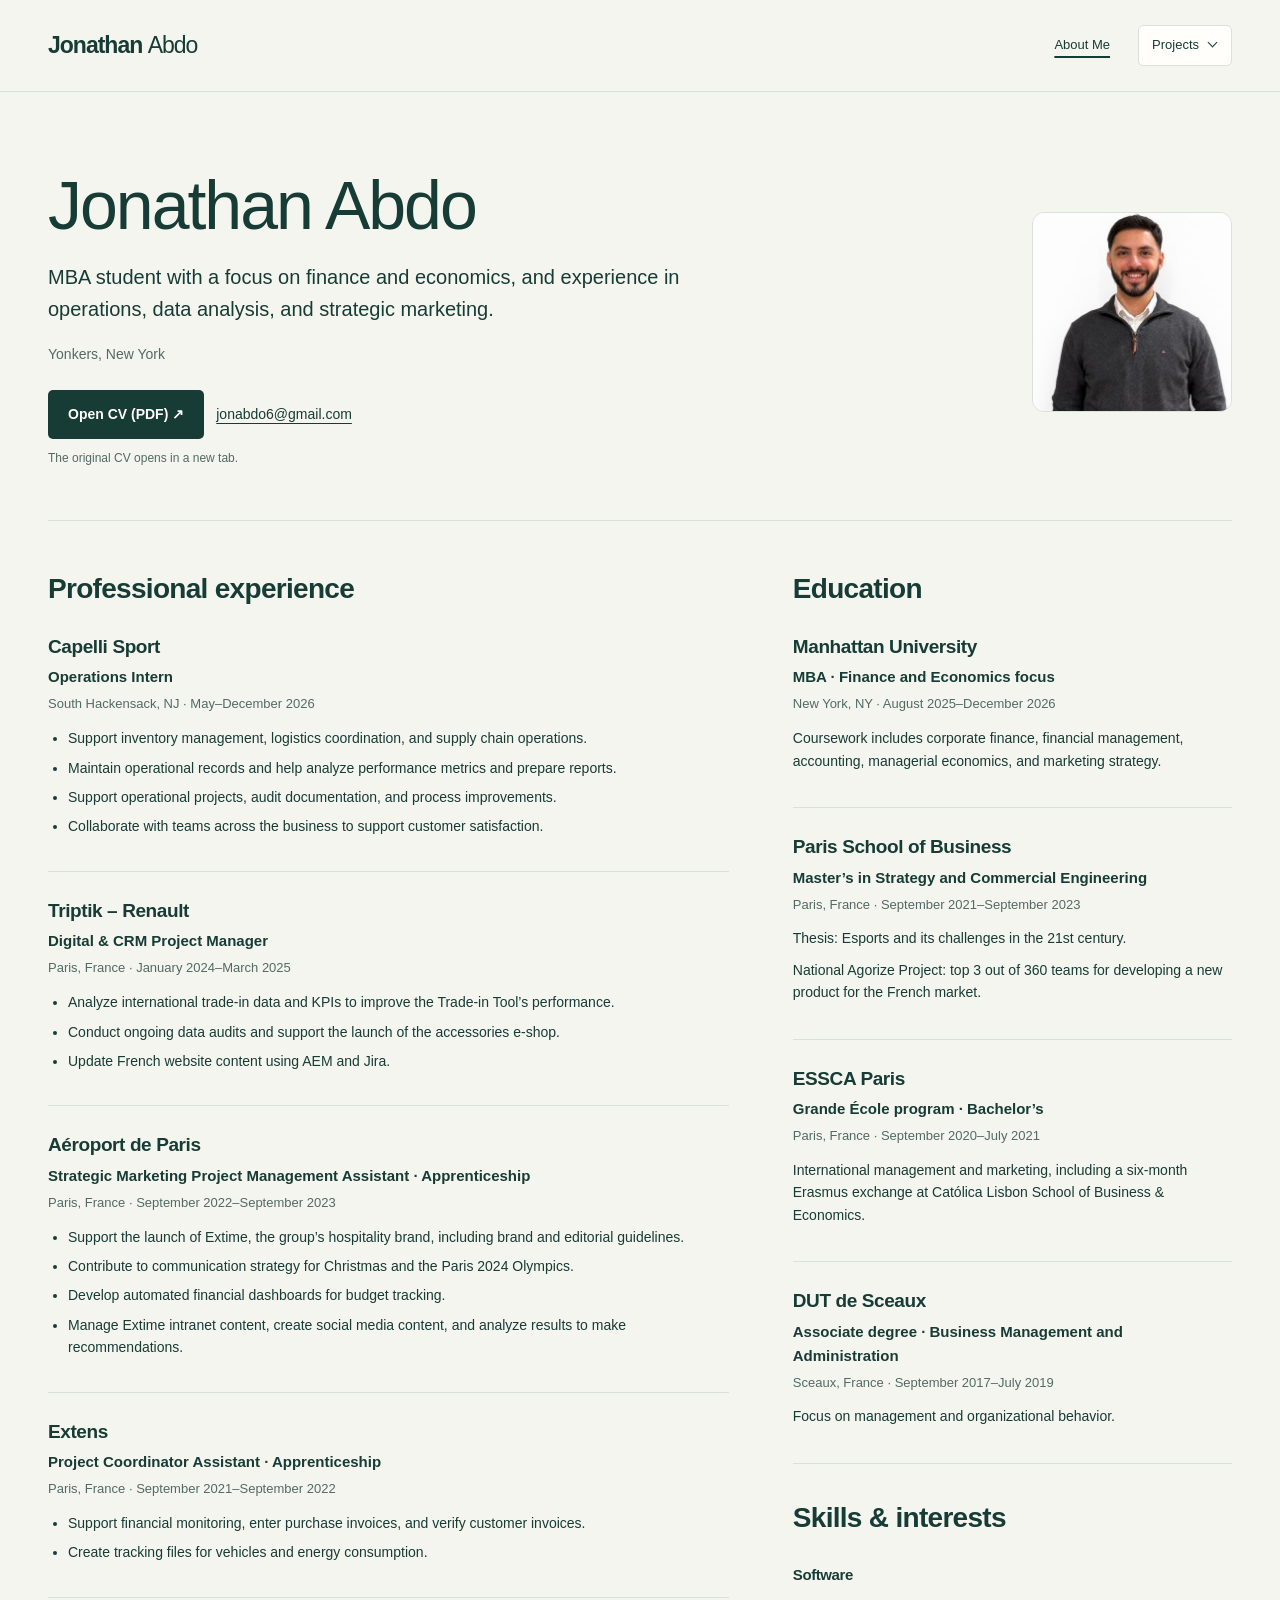
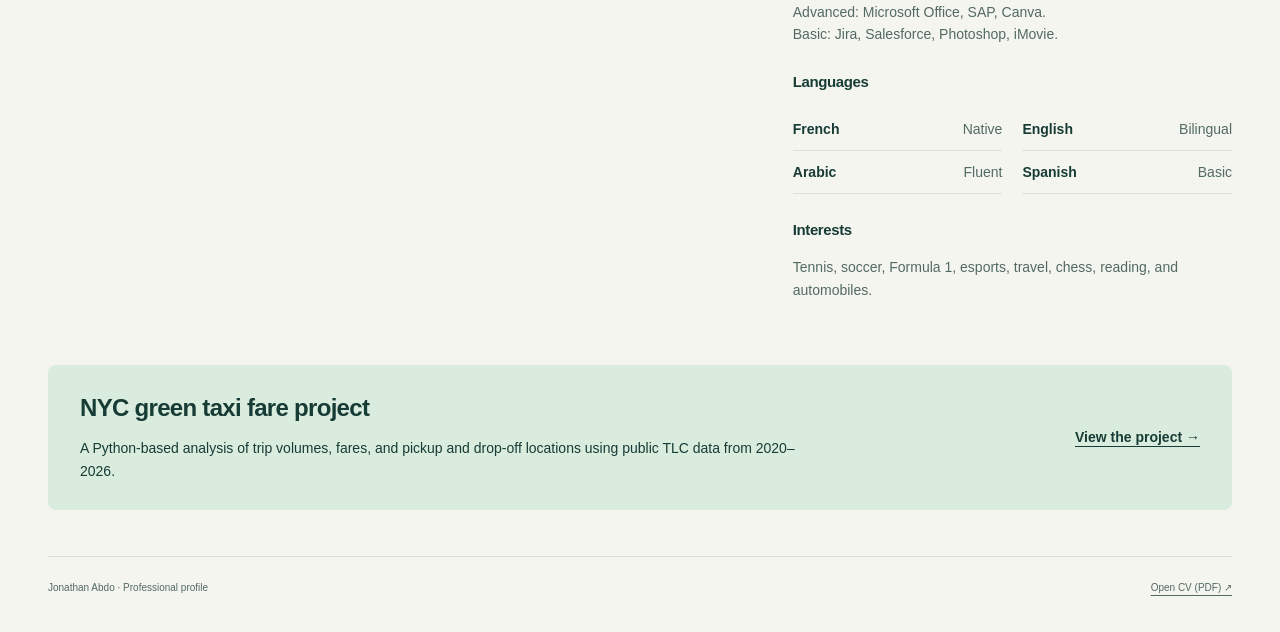
==== commit 2103e964: "Add files via upload" ====
--- a/docs/index.html
+++ b/docs/index.html
@@ -1,89 +1,27 @@
-<!DOCTYPE html><html lang="en"><head><meta charset="UTF-8"><meta name="viewport" content="width=device-width, initial-scale=1"><title>NYC Fare | 2020–2026 Business Analytics</title><style>:root{--bg:#f5f5ef;--ink:#173b35;--muted:#526a63;--line:#d9e1d9;--green:#147569;--mint:#d9ecde;--white:#fffefa}*{box-sizing:border-box}html{scroll-behavior:smooth}body{margin:0;background:var(--bg);color:var(--ink);font:16px/1.6 Arial,Helvetica,sans-serif}.nav,main{max-width:1280px;margin:auto;padding:0 48px}.nav{height:92px;display:flex;align-items:center;justify-content:space-between;border-bottom:1px solid var(--line)}a{color:inherit;text-underline-offset:4px}.brand{text-decoration:none;font-size:23px;font-weight:800;letter-spacing:-1px}.brand span{font-weight:400}.brand i{font-size:11px;font-style:normal;letter-spacing:1px;background:var(--mint);border-radius:20px;padding:5px 10px;margin-left:13px;vertical-align:middle}nav{display:flex;gap:28px;font-size:13px}nav a{text-decoration:none}nav a:hover{text-decoration:underline}.hero{display:grid;grid-template-columns:1.45fr 1fr;gap:80px;padding:64px 0 62px;align-items:center}.eyebrow{font-size:10px;letter-spacing:2px;font-weight:700;margin:0 0 14px;color:var(--green)}h1{font-size:clamp(42px,5.5vw,72px);line-height:1.04;letter-spacing:-3px;margin:0 0 26px;font-weight:500}h1 em{font-family:Georgia,serif;color:var(--green);font-weight:400}.intro{max-width:520px;color:var(--muted);font-size:17px;line-height:1.6;margin:0}.dataset-note{border:1px solid #b9cec1;border-radius:8px;padding:29px 32px;position:relative;font-size:11px;letter-spacing:1px}.dataset-note h2{font-size:29px;letter-spacing:-1px;margin:20px 0 12px}.dataset-note p{font-size:13px;letter-spacing:0;color:var(--muted)}.dataset-note a{font-size:12px;letter-spacing:0;font-weight:700}.dot{display:inline-block;width:7px;height:7px;background:var(--green);border-radius:50%;margin-right:7px}h2,h3,p{overflow-wrap:break-word}h2{font-size:28px;letter-spacing:-.7px;line-height:1.25;margin:0}h3{font-size:18px;letter-spacing:-.4px;margin:0}.section-heading{display:flex;justify-content:space-between;align-items:center;margin-bottom:22px}.section-heading p{font-size:13px;color:var(--muted);margin:0}.filters{display:flex;align-items:end;gap:15px;margin-bottom:24px}.filters label{display:flex;flex-direction:column;gap:6px;font-size:11px;font-weight:700}.filters select,button{border:1px solid #b9cbbf;background:var(--white);color:var(--ink);border-radius:5px;font:13px Arial,Helvetica,sans-serif;padding:12px 15px}.filters select{min-width:190px;padding-right:35px}button{cursor:pointer}button:hover{background:var(--mint)}button:focus-visible,select:focus-visible,a:focus-visible,summary:focus-visible{outline:3px solid #d59c3b;outline-offset:3px}.units{font-size:11px;color:var(--muted);margin-left:auto;padding-bottom:10px}.kpis{display:grid;grid-template-columns:repeat(4,1fr);gap:13px;margin-bottom:24px}.kpis article{padding:23px 20px;background:var(--white);border:1px solid var(--line);border-radius:7px}.kpis article:first-child{background:var(--ink);color:#f8fff7;border-color:var(--ink)}.kpis p{font-size:9px;letter-spacing:1.3px;font-weight:700;margin:0 0 11px}.kpis strong{font-size:clamp(23px,2.5vw,33px);letter-spacing:-1.4px;font-weight:500;display:block;line-height:1.3}.kpis small{font-size:10px;opacity:.8;display:block;margin-top:10px;line-height:1.5}.charts{display:grid;grid-template-columns:1.3fr 1fr;gap:20px}.panel{border:1px solid var(--line);border-radius:8px;padding:25px;background:var(--white)}.chart-heading{display:flex;justify-content:space-between;align-items:center;gap:12px}.chart-heading>span{font-size:11px;color:var(--muted)}.chart-heading .eyebrow{margin-bottom:7px}.svg-chart{padding-top:18px;width:100%}.svg-chart svg{display:block;width:100%;height:auto}.chart-caption{font-size:11px;color:var(--muted);line-height:1.6;margin:12px 0 0}.zone-bars{margin-top:22px}.bar-row{margin-bottom:19px}.bar-label{display:flex;justify-content:space-between;gap:12px;font-size:11px;margin-bottom:6px}.bar-label span:first-child{max-width:75%}.bar-label b{font-weight:500;white-space:nowrap}.track{height:8px;background:#edf1e9;border-radius:2px}.fill{height:8px;background:var(--green);border-radius:2px}.bar-row:not(:first-child) .fill{background:#92b2a2}.insight{display:grid;grid-template-columns:140px 1fr;gap:20px;padding:21px 26px;background:var(--mint);border-radius:7px;margin:20px 0}.insight span{font-size:9px;letter-spacing:1.5px;font-weight:700;padding-top:5px}.insight p{margin:0;font-size:13px;line-height:1.7}.table-panel{margin-top:22px}.table-panel button{font-size:11px}.table-scroll{overflow-x:auto}table{border-collapse:collapse;width:100%;font-size:12px;margin-top:20px;text-align:right}th,td{padding:12px 10px;border-bottom:1px solid var(--line);white-space:nowrap}th{font-weight:500;color:var(--muted);font-size:10px}th:first-child,td:first-child{text-align:left}tbody tr:last-child td{border-bottom:0}.method{display:grid;grid-template-columns:1fr 1.15fr;gap:90px;padding:70px 0}.method h2{font-size:34px;margin-bottom:22px}.method p{font-size:13px;color:var(--muted);max-width:500px}.method-notes details{border-bottom:1px solid var(--line);padding:16px 0}.method-notes details:first-child{padding-top:0}summary{font-size:13px;font-weight:700;cursor:pointer}footer{border-top:1px solid var(--line);padding:23px 0 36px;display:flex;justify-content:space-between;gap:20px;font-size:10px;color:var(--muted)}.sr-only{position:absolute;width:1px;height:1px;padding:0;margin:-1px;overflow:hidden;clip:rect(0,0,0,0);white-space:nowrap;border:0}@media(max-width:950px){.nav,main{padding-left:25px;padding-right:25px}.hero{gap:30px}.kpis{grid-template-columns:repeat(2,1fr)}.charts{grid-template-columns:1fr 1fr}.panel{padding:20px}.method{gap:40px}.chart-heading>span{display:none}}@media(max-width:650px){.nav{height:75px}nav{gap:15px;font-size:11px}.hero{grid-template-columns:1fr;padding:40px 0;gap:28px}h1{font-size:53px}.dataset-note{padding:22px}.section-heading{display:block}.section-heading p{margin-top:10px}.filters{flex-wrap:wrap}.filters label{flex:1}.filters select{min-width:0;width:100%}.filters .units{font-size:10px}.kpis article{padding:18px 13px}.kpis strong{font-size:27px}.kpis p{font-size:8px}.charts{grid-template-columns:1fr}.insight{grid-template-columns:1fr;gap:7px;padding:19px}.method{grid-template-columns:1fr;gap:20px;padding:45px 0}.chart-heading{align-items:start}.table-panel button{max-width:130px;padding:9px;line-height:1.4}footer{flex-direction:column;gap:7px}.table-panel{padding:19px 14px}}@media(prefers-reduced-motion:reduce){html{scroll-behavior:auto}}
+<!DOCTYPE html><html lang="en"><head><meta charset="UTF-8"><meta name="viewport" content="width=device-width, initial-scale=1"><meta name="description" content="Jonathan Abdo — education, professional experience, skills and CV. MBA student focused on finance and economics."><title>Jonathan Abdo | About me &amp; CV</title><style>:root{--bg:#f5f5ef;--ink:#173b35;--muted:#526a63;--line:#d9e1d9;--green:#147569;--mint:#d9ecde;--white:#fffefa}*{box-sizing:border-box}html{scroll-behavior:smooth}body{margin:0;background:var(--bg);color:var(--ink);font:16px/1.6 Arial,Helvetica,sans-serif}.nav,main{max-width:1280px;margin:auto;padding:0 48px}.nav{height:92px;display:flex;align-items:center;justify-content:space-between;border-bottom:1px solid var(--line)}a{color:inherit;text-underline-offset:4px}.brand{text-decoration:none;font-size:23px;font-weight:800;letter-spacing:-1px}.brand span{font-weight:400}.brand i{font-size:11px;font-style:normal;letter-spacing:1px;background:var(--mint);border-radius:20px;padding:5px 10px;margin-left:13px;vertical-align:middle}nav{display:flex;gap:28px;font-size:13px}nav a{text-decoration:none}nav a:hover{text-decoration:underline}.hero{display:grid;grid-template-columns:1.45fr 1fr;gap:80px;padding:64px 0 62px;align-items:center}.eyebrow{font-size:10px;letter-spacing:2px;font-weight:700;margin:0 0 14px;color:var(--green)}h1{font-size:clamp(42px,5.5vw,72px);line-height:1.04;letter-spacing:-3px;margin:0 0 26px;font-weight:500}h1 em{font-family:Georgia,serif;color:var(--green);font-weight:400}.intro{max-width:520px;color:var(--muted);font-size:17px;line-height:1.6;margin:0}.dataset-note{border:1px solid #b9cec1;border-radius:8px;padding:29px 32px;position:relative;font-size:11px;letter-spacing:1px}.dataset-note h2{font-size:29px;letter-spacing:-1px;margin:20px 0 12px}.dataset-note p{font-size:13px;letter-spacing:0;color:var(--muted)}.dataset-note a{font-size:12px;letter-spacing:0;font-weight:700}.dot{display:inline-block;width:7px;height:7px;background:var(--green);border-radius:50%;margin-right:7px}h2,h3,p{overflow-wrap:break-word}h2{font-size:28px;letter-spacing:-.7px;line-height:1.25;margin:0}h3{font-size:18px;letter-spacing:-.4px;margin:0}.section-heading{display:flex;justify-content:space-between;align-items:center;margin-bottom:22px}.section-heading p{font-size:13px;color:var(--muted);margin:0}.filters{display:flex;align-items:end;gap:15px;margin-bottom:24px}.filters label{display:flex;flex-direction:column;gap:6px;font-size:11px;font-weight:700}.filters select,button{border:1px solid #b9cbbf;background:var(--white);color:var(--ink);border-radius:5px;font:13px Arial,Helvetica,sans-serif;padding:12px 15px}.filters select{min-width:190px;padding-right:35px}button{cursor:pointer}button:hover{background:var(--mint)}button:focus-visible,select:focus-visible,a:focus-visible,summary:focus-visible{outline:3px solid #d59c3b;outline-offset:3px}.units{font-size:11px;color:var(--muted);margin-left:auto;padding-bottom:10px}.kpis{display:grid;grid-template-columns:repeat(4,1fr);gap:13px;margin-bottom:24px}.kpis article{padding:23px 20px;background:var(--white);border:1px solid var(--line);border-radius:7px}.kpis article:first-child{background:var(--ink);color:#f8fff7;border-color:var(--ink)}.kpis p{font-size:9px;letter-spacing:1.3px;font-weight:700;margin:0 0 11px}.kpis strong{font-size:clamp(23px,2.5vw,33px);letter-spacing:-1.4px;font-weight:500;display:block;line-height:1.3}.kpis small{font-size:10px;opacity:.8;display:block;margin-top:10px;line-height:1.5}.charts{display:grid;grid-template-columns:1.3fr 1fr;gap:20px}.panel{border:1px solid var(--line);border-radius:8px;padding:25px;background:var(--white)}.chart-heading{display:flex;justify-content:space-between;align-items:center;gap:12px}.chart-heading>span{font-size:11px;color:var(--muted)}.chart-heading .eyebrow{margin-bottom:7px}.svg-chart{padding-top:18px;width:100%}.svg-chart svg{display:block;width:100%;height:auto}.chart-caption{font-size:11px;color:var(--muted);line-height:1.6;margin:12px 0 0}.zone-bars{margin-top:22px}.bar-row{margin-bottom:19px}.bar-label{display:flex;justify-content:space-between;gap:12px;font-size:11px;margin-bottom:6px}.bar-label span:first-child{max-width:75%}.bar-label b{font-weight:500;white-space:nowrap}.track{height:8px;background:#edf1e9;border-radius:2px}.fill{height:8px;background:var(--green);border-radius:2px}.bar-row:not(:first-child) .fill{background:#92b2a2}.insight{display:grid;grid-template-columns:140px 1fr;gap:20px;padding:21px 26px;background:var(--mint);border-radius:7px;margin:20px 0}.insight span{font-size:9px;letter-spacing:1.5px;font-weight:700;padding-top:5px}.insight p{margin:0;font-size:13px;line-height:1.7}.table-panel{margin-top:22px}.table-panel button{font-size:11px}.table-scroll{overflow-x:auto}table{border-collapse:collapse;width:100%;font-size:12px;margin-top:20px;text-align:right}th,td{padding:12px 10px;border-bottom:1px solid var(--line);white-space:nowrap}th{font-weight:500;color:var(--muted);font-size:10px}th:first-child,td:first-child{text-align:left}tbody tr:last-child td{border-bottom:0}.method{display:grid;grid-template-columns:1fr 1.15fr;gap:90px;padding:70px 0}.method h2{font-size:34px;margin-bottom:22px}.method p{font-size:13px;color:var(--muted);max-width:500px}.method-notes details{border-bottom:1px solid var(--line);padding:16px 0}.method-notes details:first-child{padding-top:0}summary{font-size:13px;font-weight:700;cursor:pointer}footer{border-top:1px solid var(--line);padding:23px 0 36px;display:flex;justify-content:space-between;gap:20px;font-size:10px;color:var(--muted)}.sr-only{position:absolute;width:1px;height:1px;padding:0;margin:-1px;overflow:hidden;clip:rect(0,0,0,0);white-space:nowrap;border:0}@media(max-width:950px){.nav,main{padding-left:25px;padding-right:25px}.hero{gap:30px}.kpis{grid-template-columns:repeat(2,1fr)}.charts{grid-template-columns:1fr 1fr}.panel{padding:20px}.method{gap:40px}.chart-heading>span{display:none}}@media(max-width:650px){.nav{height:75px}nav{gap:15px;font-size:11px}.hero{grid-template-columns:1fr;padding:40px 0;gap:28px}h1{font-size:53px}.dataset-note{padding:22px}.section-heading{display:block}.section-heading p{margin-top:10px}.filters{flex-wrap:wrap}.filters label{flex:1}.filters select{min-width:0;width:100%}.filters .units{font-size:10px}.kpis article{padding:18px 13px}.kpis strong{font-size:27px}.kpis p{font-size:8px}.charts{grid-template-columns:1fr}.insight{grid-template-columns:1fr;gap:7px;padding:19px}.method{grid-template-columns:1fr;gap:20px;padding:45px 0}.chart-heading{align-items:start}.table-panel button{max-width:130px;padding:9px;line-height:1.4}footer{flex-direction:column;gap:7px}.table-panel{padding:19px 14px}}@media(prefers-reduced-motion:reduce){html{scroll-behavior:auto}}
 .charts{grid-template-columns:1fr 1fr;margin-top:22px}.compact{flex-wrap:wrap;gap:10px;margin:18px 0 8px}.compact label{flex:1;min-width:100px}.compact select{min-width:0;width:100%;padding:9px;font-size:12px}.kpis{margin-top:12px}.chart-caption{margin-bottom:12px}.table-scroll{max-height:560px}thead{position:sticky;top:0;background:var(--white)}tfoot{font-weight:bold;background:var(--mint)}.bar-label span:first-child{max-width:72%}.kpis strong{font-size:clamp(21px,2.5vw,32px)}@media(max-width:760px){.charts{grid-template-columns:1fr}.section-heading{display:block}.filters{flex-wrap:wrap}.filters select{min-width:0}.hero{gap:24px}.nav,main{padding-left:20px;padding-right:20px}} 
 
 .simple-method{display:block;max-width:900px;padding:45px 0}.simple-method h2{margin-bottom:25px}.simple-method p{max-width:none}
 
 @media(max-width:650px){.nav{height:auto;min-height:92px;flex-wrap:wrap;gap:12px;padding-top:16px;padding-bottom:16px}nav{flex-wrap:wrap}}
 
-.maps-section{margin-top:42px}.map-controls{display:flex;flex-wrap:wrap;gap:7px;margin:15px 0 10px}.map-controls button{font-size:12px;padding:9px 12px}.zone-map{background:#eaf0f0;border:1px solid var(--line);border-radius:7px;overflow:hidden}.zone-map svg{display:block;width:100%;aspect-ratio:1;touch-action:none;cursor:grab}.zone-map svg:active{cursor:grabbing}.taxi-zone{fill:#f5f5ef;stroke:#b8c7bf;stroke-width:.65;cursor:pointer}.taxi-zone.zone-included{fill:#e0e9de}.taxi-zone.zone-top{fill:#147569;stroke:#fff;stroke-width:1}.taxi-zone.zone-selected{stroke:#d09936;stroke-width:3}.taxi-zone:hover{stroke:#d09936;stroke-width:2}.zone-pin{cursor:pointer}.zone-pin circle{fill:#fffefa;stroke:#173b35;stroke-width:1.2;vector-effect:non-scaling-stroke}.zone-pin text{fill:#173b35;font-weight:bold;font-family:Arial,sans-serif}.map-legend{font-size:11px;color:var(--muted);display:flex;align-items:center;gap:6px;flex-wrap:wrap;margin:12px 0}.map-legend span,.map-legend i{width:12px;height:12px;display:inline-block;background:#147569;border:1px solid #b8c7bf;border-radius:2px}.map-legend i{background:#e0e9de;margin-left:8px}.map-ranking button{width:100%;display:flex;align-items:center;gap:10px;text-align:left;padding:11px 8px;border:0;border-bottom:1px solid var(--line);border-radius:0;background:transparent;font-size:12px}.map-ranking button[aria-pressed=true]{background:var(--mint)}.map-ranking button:hover{background:#eaf0e7}.rank-number{background:var(--ink);color:white;border-radius:50%;min-width:24px;height:24px;line-height:24px;text-align:center;font-size:11px}.map-ranking small{display:block;color:var(--muted);margin-top:4px;font-size:11px}.map-ranking b{margin-left:auto;white-space:nowrap;font-size:12px}.map-details{margin-top:16px;padding:17px;background:#edf3ea;border:1px solid var(--line);border-radius:7px;min-height:178px}.map-details>strong{display:block;font-size:15px}.map-details>span,.map-details p{font-size:12px;color:var(--muted)}.map-details dl{font-size:12px;margin:12px 0 0}.map-details dl div{display:flex;justify-content:space-between;gap:12px;margin-top:5px}.map-details dd{margin:0;font-weight:bold}.map-panel .chart-caption{margin-bottom:0}.map-controls button:focus-visible,.map-ranking button:focus-visible{outline:3px solid #d09936;outline-offset:2px}
-</style></head><body>
-<header class="nav"><a class="brand" href="#top">NYC <span>FARE</span><i>2020–2026</i></a><nav><a href="#explore">Dashboard</a><a href="#method">About the data</a><a href="about.html">About me</a></nav></header><main id="top">
-<section class="hero"><div><h1 style="font-size:clamp(34px,4vw,54px);line-height:1.12;letter-spacing:-1.5px">New York City Green Taxi<br>Fare and Trip Analysis,<br>2020–2026</h1></div><aside class="dataset-note"><span class="dot"></span> OFFICIAL PUBLIC DATA<h2>2020–2026</h2><p>January 2020–August 2026 · 2026 is a partial year.</p><p id="datasetSize"></p><p>Source: NYC Taxi &amp; Limousine Commission</p><a href="https://www.nyc.gov/site/tlc/about/tlc-trip-record-data.page">View the original source ↗</a></aside></section>
-<section id="explore"><div class="section-heading"><h2>Overall numbers</h2><p>Each section has its own filters. All amounts in USD.</p></div>
-<div id="kpiFilters" class="filters"></div><p id="kpiScope" class="chart-caption"></p><div class="kpis" aria-live="polite"><article><p>RECORDED BASE FARES</p><strong id="fare"></strong><small>Sum of recorded fare amounts</small></article><article><p>CARD / CASH TRIPS</p><strong id="trips"></strong><small>Trip records, not unique passengers</small></article><article><p>AVERAGE BASE FARE</p><strong id="average"></strong><small>Total base fares ÷ total trips</small></article><article><p>PASSENGER CHARGES</p><strong id="charges"></strong><small>Reported totals; cash tips excluded</small></article></div>
-<div class="charts"><article class="panel"><p class="eyebrow">01 / MONTHLY VIEW</p><h3>Base fares by month</h3><div id="monthlyFilters" class="filters compact"></div><div id="monthlyChart" class="svg-chart"></div><p class="chart-caption">Months without published data are omitted, not treated as zero.</p></article><article class="panel"><p class="eyebrow">02 / SEVEN-YEAR VIEW</p><h3>The business by year</h3><div id="annualFilters" class="filters compact"></div><div id="annualChart" class="svg-chart"></div><p id="annualNote" class="chart-caption"></p></article></div>
-<div class="charts equal"><article class="panel"><p class="eyebrow">03 / PICKUP LOCATION</p><h3>Top pickup zones</h3><div id="pickupFilters" class="filters compact"></div><div id="pickupBars" class="zone-bars"></div><p class="chart-caption">Top 5 zones by recorded base fares. Borough refers to the pickup.</p></article><article class="panel"><p class="eyebrow">04 / DROP-OFF LOCATION</p><h3>Top drop-off zones</h3><div id="dropoffFilters" class="filters compact"></div><div id="dropoffBars" class="zone-bars"></div><p class="chart-caption">Top 5 zones by recorded base fares. Borough refers to the drop-off. These are the same trips, grouped by destination.</p></article></div>
-<section class="maps-section" aria-labelledby="map-heading"><h2 id="map-heading">Explore the top zones</h2><p class="chart-caption">Each map has its own filters. The top 5 zones are ranked by total base fares. Click a zone or its name to see the numbers.</p><div class="charts equal"><article class="panel map-panel"><h3>Top pickup zones · map</h3><div id="pickupMapFilters" class="filters compact"></div><div class="map-controls" aria-label="Pickup map controls"><button id="pickupMapIn" aria-label="Zoom in on pickup map">+</button><button id="pickupMapOut" aria-label="Zoom out on pickup map">−</button><button id="pickupMapFit">Fit top zones</button><button id="pickupMapAll">Show all zones</button></div><div id="pickupMapCanvas" class="zone-map"></div><p class="map-legend"><span></span> Top 5 by base fares <i></i> Other taxi zones · Drag to pan</p><div id="pickupMapRanking" class="map-ranking" aria-label="Top pickup zones"></div><div id="pickupMapDetails" class="map-details" aria-live="polite"></div><p id="pickupMapNote" class="chart-caption"></p><p class="chart-caption">Boundaries: <a href="https://www.nyc.gov/site/tlc/about/tlc-trip-record-data.page">NYC TLC taxi zones</a>. Zones show areas, not exact trip locations.</p></article><article class="panel map-panel"><h3>Top drop-off zones · map</h3><div id="dropoffMapFilters" class="filters compact"></div><div class="map-controls" aria-label="Dropoff map controls"><button id="dropoffMapIn" aria-label="Zoom in on dropoff map">+</button><button id="dropoffMapOut" aria-label="Zoom out on dropoff map">−</button><button id="dropoffMapFit">Fit top zones</button><button id="dropoffMapAll">Show all zones</button></div><div id="dropoffMapCanvas" class="zone-map"></div><p class="map-legend"><span></span> Top 5 by base fares <i></i> Other taxi zones · Drag to pan</p><div id="dropoffMapRanking" class="map-ranking" aria-label="Top dropoff zones"></div><div id="dropoffMapDetails" class="map-details" aria-live="polite"></div><p id="dropoffMapNote" class="chart-caption"></p><p class="chart-caption">Boundaries: <a href="https://www.nyc.gov/site/tlc/about/tlc-trip-record-data.page">NYC TLC taxi zones</a>. Zones show areas, not exact trip locations.</p></article></div></section><article class="panel table-panel"><div class="chart-heading"><h3>The numbers behind the chart</h3><button id="download">Download this table ↓</button></div><div id="tableFilters" class="filters compact"></div><p id="tableScope" class="chart-caption"></p><div class="table-scroll"><table><caption class="sr-only">Yearly business summaries</caption><thead><tr><th>Year / coverage</th><th>Trips</th><th>Base fares</th><th>Avg. base fare</th><th>Passenger charges</th><th>Recorded tips</th><th>Fares / calendar day</th></tr></thead><tbody id="tableBody"></tbody><tfoot id="tableTotal"></tfoot></table></div></article></section>
-<section id="method" class="method simple-method"><div class="method-notes"><h2>About the data</h2><details open><summary>Which trips appear in the dashboard?</summary><p>Card and cash trips are included when the base fare and total charge are above zero, and the pickup date falls within the month covered by the source file. Trips that do not meet these conditions are left out.</p><p id="quality"></p><p>Each record counts as one trip. The same passenger can take several trips. These records cover green taxis only.</p></details><details><summary>What do the money columns mean?</summary><p><b>Base fares:</b> the trip price before separately listed tips, taxes, tolls and extra charges.</p><p><b>Passenger charges:</b> the reported total paid for the trip, including recorded extras. Cash tips are not included.</p><p><b>Average base fare:</b> total base fares divided by the number of included trips.</p><p><b>Recorded tips:</b> tips listed in the data; cash tips are missing.</p><p><b>Fares per calendar day:</b> total base fares divided by the number of days covered. These amounts are not profit because business expenses have not been subtracted.</p></details><details><summary>How will this become a stronger portfolio project?</summary><p>The next step is to investigate why fares and trip counts changed. Comparing the same months across years can help. Information about fare changes, weather or major events could provide context, but a chart alone cannot prove the cause.</p></details><details><summary>How are the years and locations compared?</summary><p>2020–2025 contain all 12 months. 2026 contains January–August only. All years combines these 80 months. Use January–August in the annual chart to compare matching periods.</p><p>Pickup zones show where trips started. Drop-off zones show where they ended. The charts and maps rank locations by base fares from the same trips, so their totals should not be added together. The maps use official TLC taxi-zone boundaries, simplified for display. Unknown locations without a mapped boundary remain in the dashboard totals.</p><p>Amounts are shown in the dollars recorded at the time, without an inflation adjustment. Very high fares and repeated records are not automatically removed.</p></details></div></section><footer><span>NYC FARE / 2020–2026 · Yearly dashboard · Version 2</span><a href="https://www.nyc.gov/assets/tlc/downloads/pdf/data_dictionary_trip_records_green.pdf">Official data dictionary ↗</a></footer></main><script>window.TAXI_DATA = {"meta":{"coverage_start":"2020-01-01","coverage_end":"2026-08-31","raw_rows":6019100,"included_rows":4757732,"excluded_rows":1261368,"source_columns":22,"monthly_files":80,"months":["2020-01","2020-02","2020-03","2020-04","2020-05","2020-06","2020-07","2020-08","2020-09","2020-10","2020-11","2020-12","2021-01","2021-02","2021-03","2021-04","2021-05","2021-06","2021-07","2021-08","2021-09","2021-10","2021-11","2021-12","2022-01","2022-02","2022-03","2022-04","2022-05","2022-06","2022-07","2022-08","2022-09","2022-10","2022-11","2022-12","2023-01","2023-02","2023-03","2023-04","2023-05","2023-06","2023-07","2023-08","2023-09","2023-10","2023-11","2023-12","2024-01","2024-02","2024-03","2024-04","2024-05","2024-06","2024-07","2024-08","2024-09","2024-10","2024-11","2024-12","2025-01","2025-02","2025-03","2025-04","2025-05","2025-06","2025-07","2025-08","2025-09","2025-10","2025-11","2025-12","2026-01","2026-02","2026-03","2026-04","2026-05","2026-06","2026-07","2026-08"],"years":[2020,2021,2022,2023,2024,2025,2026],"fare_cents":7596636942,"charges_cents":9769387626,"audit_by_month":[{"month":"2020-01","raw_rows":447770,"included_rows":328415,"excluded_rows":119355,"source_columns":20,"exclusion_counts":{"Included":328415,"Payment is not card or cash":118338,"Nonpositive or missing fare / total":964,"Pickup outside source month or missing":53},"sha256":"f35e911dfcfd77153e81ca52a8ed3ec599b55e0bcf03a970e32440fbed314548","source_url":"https://d37ci6vzurychx.cloudfront.net/trip-data/green_tripdata_2020-01.parquet"},{"month":"2020-02","raw_rows":398632,"included_rows":314511,"excluded_rows":84121,"source_columns":20,"exclusion_counts":{"Included":314511,"Payment is not card or cash":83253,"Nonpositive or missing fare / total":843,"Pickup outside source month or missing":25},"sha256":"7952af4424e0b0cc233019bf0062a1168fcd76909ce76e347a1ff99653be361e","source_url":"https://d37ci6vzurychx.cloudfront.net/trip-data/green_tripdata_2020-02.parquet"},{"month":"2020-03","raw_rows":223496,"included_rows":174257,"excluded_rows":49239,"source_columns":20,"exclusion_counts":{"Included":174257,"Payment is not card or cash":48705,"Nonpositive or missing fare / total":512,"Pickup outside source month or missing":22},"sha256":"13c259492c0f95e188e49255505961b6be4e2115f80e2d319ef06af510ee4b34","source_url":"https://d37ci6vzurychx.cloudfront.net/trip-data/green_tripdata_2020-03.parquet"},{"month":"2020-04","raw_rows":35644,"included_rows":24192,"excluded_rows":11452,"source_columns":20,"exclusion_counts":{"Included":24192,"Payment is not card or cash":11416,"Nonpositive or missing fare / total":30,"Pickup outside source month or missing":6},"sha256":"3028f4203882cd81412a68512b44501e6de547a78e905ea0e07b94e79c98338c","source_url":"https://d37ci6vzurychx.cloudfront.net/trip-data/green_tripdata_2020-04.parquet"},{"month":"2020-05","raw_rows":57361,"included_rows":30778,"excluded_rows":26583,"source_columns":20,"exclusion_counts":{"Included":30778,"Payment is not card or cash":26410,"Nonpositive or missing fare / total":173},"sha256":"728fdde375a8552a3d3b812a23513870953841e5bd48cbea84f5334c5ca214f0","source_url":"https://d37ci6vzurychx.cloudfront.net/trip-data/green_tripdata_2020-05.parquet"},{"month":"2020-06","raw_rows":63110,"included_rows":37909,"excluded_rows":25201,"source_columns":20,"exclusion_counts":{"Included":37909,"Payment is not card or cash":25105,"Nonpositive or missing fare / total":94,"Pickup outside source month or missing":2},"sha256":"200a5528226012d3b21afadcb2fd8ccd160fbf2eedf9b5e24c4d0dec746f7f37","source_url":"https://d37ci6vzurychx.cloudfront.net/trip-data/green_tripdata_2020-06.parquet"},{"month":"2020-07","raw_rows":72258,"included_rows":42730,"excluded_rows":29528,"source_columns":20,"exclusion_counts":{"Included":42730,"Payment is not card or cash":29411,"Nonpositive or missing fare / total":111,"Pickup outside source month or missing":6},"sha256":"c81164436bf0cb2464cb19ad46d0177fb4d06d74b9c95609c551cab15500a1dd","source_url":"https://d37ci6vzurychx.cloudfront.net/trip-data/green_tripdata_2020-07.parquet"},{"month":"2020-08","raw_rows":81063,"included_rows":46174,"excluded_rows":34889,"source_columns":20,"exclusion_counts":{"Included":46174,"Payment is not card or cash":34767,"Nonpositive or missing fare / total":119,"Pickup outside source month or missing":3},"sha256":"e85f4eefccb6a9714a88f666e8d552696c8fd37a7255531575552b4615d314e6","source_url":"https://d37ci6vzurychx.cloudfront.net/trip-data/green_tripdata_2020-08.parquet"},{"month":"2020-09","raw_rows":87987,"included_rows":48034,"excluded_rows":39953,"source_columns":20,"exclusion_counts":{"Included":48034,"Payment is not card or cash":39805,"Nonpositive or missing fare / total":139,"Pickup outside source month or missing":9},"sha256":"4e7a679be073190d936036f1f02ad507ebbc3cd57af5d6bc689a59dc170cfc3b","source_url":"https://d37ci6vzurychx.cloudfront.net/trip-data/green_tripdata_2020-09.parquet"},{"month":"2020-10","raw_rows":95120,"included_rows":51719,"excluded_rows":43401,"source_columns":20,"exclusion_counts":{"Included":51719,"Payment is not card or cash":43001,"Nonpositive or missing fare / total":391,"Pickup outside source month or missing":9},"sha256":"721526001904a758604d2451d85fd8f0bc072e674125cbb21a86cae88c0d426d","source_url":"https://d37ci6vzurychx.cloudfront.net/trip-data/green_tripdata_2020-10.parquet"},{"month":"2020-11","raw_rows":88605,"included_rows":47678,"excluded_rows":40927,"source_columns":20,"exclusion_counts":{"Included":47678,"Payment is not card or cash":40578,"Nonpositive or missing fare / total":347,"Pickup outside source month or missing":2},"sha256":"4f485a3464e6ca71c51da64425cd82ad5fbf39825630126e097c8320783cbb6c","source_url":"https://d37ci6vzurychx.cloudfront.net/trip-data/green_tripdata_2020-11.parquet"},{"month":"2020-12","raw_rows":83130,"included_rows":45543,"excluded_rows":37587,"source_columns":20,"exclusion_counts":{"Included":45543,"Payment is not card or cash":37258,"Nonpositive or missing fare / total":326,"Pickup outside source month or missing":3},"sha256":"4adc433ae3504e5bac2e2d51aa925c38b40a09ae5f7283372fca00706713d14c","source_url":"https://d37ci6vzurychx.cloudfront.net/trip-data/green_tripdata_2020-12.parquet"},{"month":"2021-01","raw_rows":76518,"included_rows":39974,"excluded_rows":36544,"source_columns":20,"exclusion_counts":{"Included":39974,"Payment is not card or cash":36399,"Nonpositive or missing fare / total":142,"Pickup outside source month or missing":3},"sha256":"b8e2c9496c5eada0f10adbd88f98d91721ec6fe2787a2b355cf0ccfa9678ee7b","source_url":"https://d37ci6vzurychx.cloudfront.net/trip-data/green_tripdata_2021-01.parquet"},{"month":"2021-02","raw_rows":64572,"included_rows":35065,"excluded_rows":29507,"source_columns":20,"exclusion_counts":{"Included":35065,"Payment is not card or cash":29398,"Nonpositive or missing fare / total":107,"Pickup outside source month or missing":2},"sha256":"fd43c7afa2002716c8afadfd57665ab9c9ad99be419570a9b0a08de15cbeb64e","source_url":"https://d37ci6vzurychx.cloudfront.net/trip-data/green_tripdata_2021-02.parquet"},{"month":"2021-03","raw_rows":83827,"included_rows":42759,"excluded_rows":41068,"source_columns":20,"exclusion_counts":{"Included":42759,"Payment is not card or cash":40921,"Nonpositive or missing fare / total":147},"sha256":"78847a2e0ccb58202eef3337903e696317656815f50423733ad3099dabc58a9d","source_url":"https://d37ci6vzurychx.cloudfront.net/trip-data/green_tripdata_2021-03.parquet"},{"month":"2021-04","raw_rows":86941,"included_rows":45169,"excluded_rows":41772,"source_columns":20,"exclusion_counts":{"Included":45169,"Payment is not card or cash":41389,"Nonpositive or missing fare / total":370,"Pickup outside source month or missing":13},"sha256":"97fe4a2885411d52f63fd1b276ec115e84338e33719824c28d933088d86f1131","source_url":"https://d37ci6vzurychx.cloudfront.net/trip-data/green_tripdata_2021-04.parquet"},{"month":"2021-05","raw_rows":88180,"included_rows":49846,"excluded_rows":38334,"source_columns":20,"exclusion_counts":{"Included":49846,"Payment is not card or cash":38054,"Nonpositive or missing fare / total":273,"Pickup outside source month or missing":7},"sha256":"588dcc95e3c2bd37d1ca4321291900ef63b7cd094a8e4f51268d4be76d0f23bc","source_url":"https://d37ci6vzurychx.cloudfront.net/trip-data/green_tripdata_2021-05.parquet"},{"month":"2021-06","raw_rows":86737,"included_rows":53894,"excluded_rows":32843,"source_columns":20,"exclusion_counts":{"Included":53894,"Payment is not card or cash":32701,"Nonpositive or missing fare / total":140,"Pickup outside source month or missing":2},"sha256":"aec3c6c031fd6ee8550d3217097850bb68721b07a34655019b122f3e87f3142c","source_url":"https://d37ci6vzurychx.cloudfront.net/trip-data/green_tripdata_2021-06.parquet"},{"month":"2021-07","raw_rows":83691,"included_rows":50511,"excluded_rows":33180,"source_columns":20,"exclusion_counts":{"Included":50511,"Payment is not card or cash":32870,"Nonpositive or missing fare / total":292,"Pickup outside source month or missing":18},"sha256":"5ca9f79373dd917d6cda921a880f8361bebdbe67939c5f0c6bb7a6bc5ad326f8","source_url":"https://d37ci6vzurychx.cloudfront.net/trip-data/green_tripdata_2021-07.parquet"},{"month":"2021-08","raw_rows":83499,"included_rows":49721,"excluded_rows":33778,"source_columns":20,"exclusion_counts":{"Included":49721,"Payment is not card or cash":33395,"Nonpositive or missing fare / total":373,"Pickup outside source month or missing":10},"sha256":"67c3727bf72ef98458c8056174d67cc8fd76551aeac893b9c0c9ff0de9c42299","source_url":"https://d37ci6vzurychx.cloudfront.net/trip-data/green_tripdata_2021-08.parquet"},{"month":"2021-09","raw_rows":95709,"included_rows":60501,"excluded_rows":35208,"source_columns":20,"exclusion_counts":{"Included":60501,"Payment is not card or cash":34861,"Nonpositive or missing fare / total":340,"Pickup outside source month or missing":7},"sha256":"1e12d9f65b08c8c4a5083bc3dcb5729bf0762c7034508ceff566238f3fc1b49d","source_url":"https://d37ci6vzurychx.cloudfront.net/trip-data/green_tripdata_2021-09.parquet"},{"month":"2021-10","raw_rows":110891,"included_rows":73499,"excluded_rows":37392,"source_columns":20,"exclusion_counts":{"Included":73499,"Payment is not card or cash":37175,"Nonpositive or missing fare / total":210,"Pickup outside source month or missing":7},"sha256":"dd6ced36a7d5af1e42ea0d26cdd2e8b5380d45a23b2f6910d9623ece4ddfa3db","source_url":"https://d37ci6vzurychx.cloudfront.net/trip-data/green_tripdata_2021-10.parquet"},{"month":"2021-11","raw_rows":108229,"included_rows":73669,"excluded_rows":34560,"source_columns":20,"exclusion_counts":{"Included":73669,"Payment is not card or cash":34419,"Nonpositive or missing fare / total":134,"Pickup outside source month or missing":7},"sha256":"ffc9ea7a42746910a833f67d5b8ac3aa13683c56ae4fa07ac48f375fc47b756e","source_url":"https://d37ci6vzurychx.cloudfront.net/trip-data/green_tripdata_2021-11.parquet"},{"month":"2021-12","raw_rows":99961,"included_rows":73979,"excluded_rows":25982,"source_columns":20,"exclusion_counts":{"Included":73979,"Payment is not card or cash":25842,"Nonpositive or missing fare / total":134,"Pickup outside source month or missing":6},"sha256":"8643733380ea7d0272e256a459bf91e1be720da1ab2819cb152f66feb7a89b5f","source_url":"https://d37ci6vzurychx.cloudfront.net/trip-data/green_tripdata_2021-12.parquet"},{"month":"2022-01","raw_rows":62495,"included_rows":55655,"excluded_rows":6840,"source_columns":20,"exclusion_counts":{"Included":55655,"Payment is not card or cash":6749,"Nonpositive or missing fare / total":87,"Pickup outside source month or missing":4},"sha256":"6a9efa68165ed2c52ec130cc9d8098b9e8a876f4316c17ddcbc170e46c45ad1d","source_url":"https://d37ci6vzurychx.cloudfront.net/trip-data/green_tripdata_2022-01.parquet"},{"month":"2022-02","raw_rows":69399,"included_rows":61391,"excluded_rows":8008,"source_columns":20,"exclusion_counts":{"Included":61391,"Payment is not card or cash":7845,"Nonpositive or missing fare / total":140,"Pickup outside source month or missing":23},"sha256":"4e2fb2eb988955311e2110475eb32308ed2b2a1d601dca73965f3adf731245c4","source_url":"https://d37ci6vzurychx.cloudfront.net/trip-data/green_tripdata_2022-02.parquet"},{"month":"2022-03","raw_rows":78537,"included_rows":69826,"excluded_rows":8711,"source_columns":20,"exclusion_counts":{"Included":69826,"Payment is not card or cash":8529,"Nonpositive or missing fare / total":158,"Pickup outside source month or missing":24},"sha256":"3911283dcf1cf9f705871aa7b5fee94ca58404a068289e1f4d4937e05ebb1af5","source_url":"https://d37ci6vzurychx.cloudfront.net/trip-data/green_tripdata_2022-03.parquet"},{"month":"2022-04","raw_rows":76136,"included_rows":66705,"excluded_rows":9431,"source_columns":20,"exclusion_counts":{"Included":66705,"Payment is not card or cash":9277,"Nonpositive or missing fare / total":119,"Pickup outside source month or missing":35},"sha256":"7130684b8ae13b756f955750f63afb165b290a17e8b94599b22ee09cf1d7e009","source_url":"https://d37ci6vzurychx.cloudfront.net/trip-data/green_tripdata_2022-04.parquet"},{"month":"2022-05","raw_rows":76891,"included_rows":65913,"excluded_rows":10978,"source_columns":20,"exclusion_counts":{"Included":65913,"Payment is not card or cash":10827,"Nonpositive or missing fare / total":134,"Pickup outside source month or missing":17},"sha256":"49016a356c180627a2af0d5198ce15072fe0706af32bc89c1e514e3b20bc171e","source_url":"https://d37ci6vzurychx.cloudfront.net/trip-data/green_tripdata_2022-05.parquet"},{"month":"2022-06","raw_rows":73718,"included_rows":63840,"excluded_rows":9878,"source_columns":20,"exclusion_counts":{"Included":63840,"Payment is not card or cash":9679,"Nonpositive or missing fare / total":190,"Pickup outside source month or missing":9},"sha256":"aff33acd19f584859b50545f6c3d2005fea895edf9bf53d49b6701e9df1230cb","source_url":"https://d37ci6vzurychx.cloudfront.net/trip-data/green_tripdata_2022-06.parquet"},{"month":"2022-07","raw_rows":64192,"included_rows":57027,"excluded_rows":7165,"source_columns":20,"exclusion_counts":{"Included":57027,"Payment is not card or cash":7084,"Nonpositive or missing fare / total":77,"Pickup outside source month or missing":4},"sha256":"b027040a9466098ff2b4309fbccf3077421ac30559aa91ea9437168fb0941bd3","source_url":"https://d37ci6vzurychx.cloudfront.net/trip-data/green_tripdata_2022-07.parquet"},{"month":"2022-08","raw_rows":65929,"included_rows":59522,"excluded_rows":6407,"source_columns":20,"exclusion_counts":{"Included":59522,"Payment is not card or cash":6301,"Nonpositive or missing fare / total":92,"Pickup outside source month or missing":14},"sha256":"f50e2ea441d095de7726feda8a3e2412ea3c17d6f3363c12e676df107b140456","source_url":"https://d37ci6vzurychx.cloudfront.net/trip-data/green_tripdata_2022-08.parquet"},{"month":"2022-09","raw_rows":69031,"included_rows":61342,"excluded_rows":7689,"source_columns":20,"exclusion_counts":{"Included":61342,"Payment is not card or cash":7609,"Nonpositive or missing fare / total":65,"Pickup outside source month or missing":15},"sha256":"e80997b307f017772b1c42a348893f639c691f7979df01128033582fd95e1a08","source_url":"https://d37ci6vzurychx.cloudfront.net/trip-data/green_tripdata_2022-09.parquet"},{"month":"2022-10","raw_rows":69322,"included_rows":61697,"excluded_rows":7625,"source_columns":20,"exclusion_counts":{"Included":61697,"Payment is not card or cash":7530,"Nonpositive or missing fare / total":82,"Pickup outside source month or missing":13},"sha256":"c58c0f3ccf69fbcbf943b657c72e2e0d78dab992d6ecbe602f5a82867858ea52","source_url":"https://d37ci6vzurychx.cloudfront.net/trip-data/green_tripdata_2022-10.parquet"},{"month":"2022-11","raw_rows":62313,"included_rows":55587,"excluded_rows":6726,"source_columns":20,"exclusion_counts":{"Included":55587,"Payment is not card or cash":6607,"Nonpositive or missing fare / total":95,"Pickup outside source month or missing":24},"sha256":"ea09e0cca3b531d8f592c8b68b41ca1b39b265f22b0226e4e91de764f7200404","source_url":"https://d37ci6vzurychx.cloudfront.net/trip-data/green_tripdata_2022-11.parquet"},{"month":"2022-12","raw_rows":72439,"included_rows":64579,"excluded_rows":7860,"source_columns":20,"exclusion_counts":{"Included":64579,"Payment is not card or cash":7719,"Nonpositive or missing fare / total":125,"Pickup outside source month or missing":16},"sha256":"6ef1794f9d940579afe0d70a9b91c25c5e5021b8994cd7f6c387a991ca57677d","source_url":"https://d37ci6vzurychx.cloudfront.net/trip-data/green_tripdata_2022-12.parquet"},{"month":"2023-01","raw_rows":68211,"included_rows":63235,"excluded_rows":4976,"source_columns":20,"exclusion_counts":{"Included":63235,"Payment is not card or cash":4893,"Nonpositive or missing fare / total":79,"Pickup outside source month or missing":4},"sha256":"9f0e03dd7f8f94ecc15949cdbfd2a4e1fc9ebb41a11882215158c9fc95012e31","source_url":"https://d37ci6vzurychx.cloudfront.net/trip-data/green_tripdata_2023-01.parquet"},{"month":"2023-02","raw_rows":64809,"included_rows":59281,"excluded_rows":5528,"source_columns":20,"exclusion_counts":{"Included":59281,"Payment is not card or cash":5416,"Nonpositive or missing fare / total":86,"Pickup outside source month or missing":26},"sha256":"bcc2821d639197cbb09aeb8994121a7004f2a6568a64bf4839015db802f62743","source_url":"https://d37ci6vzurychx.cloudfront.net/trip-data/green_tripdata_2023-02.parquet"},{"month":"2023-03","raw_rows":72044,"included_rows":66786,"excluded_rows":5258,"source_columns":20,"exclusion_counts":{"Included":66786,"Payment is not card or cash":5178,"Nonpositive or missing fare / total":71,"Pickup outside source month or missing":9},"sha256":"69ab2c3b515ad1dd686a8ac3375370b8a44b003d95d340655d94828db0681d9d","source_url":"https://d37ci6vzurychx.cloudfront.net/trip-data/green_tripdata_2023-03.parquet"},{"month":"2023-04","raw_rows":65392,"included_rows":60297,"excluded_rows":5095,"source_columns":20,"exclusion_counts":{"Included":60297,"Payment is not card or cash":5027,"Nonpositive or missing fare / total":65,"Pickup outside source month or missing":3},"sha256":"d28bf0485ac095e923c736180cf1b4fb247fdbcee1ae6d77eb78e7a185b7aacf","source_url":"https://d37ci6vzurychx.cloudfront.net/trip-data/green_tripdata_2023-04.parquet"},{"month":"2023-05","raw_rows":69174,"included_rows":63802,"excluded_rows":5372,"source_columns":20,"exclusion_counts":{"Included":63802,"Payment is not card or cash":5277,"Nonpositive or missing fare / total":89,"Pickup outside source month or missing":6},"sha256":"8545a8510b2f33e4bec7a2e12f9ff1f83752bb6a976dfbbc347b4fb7ae28eb2d","source_url":"https://d37ci6vzurychx.cloudfront.net/trip-data/green_tripdata_2023-05.parquet"},{"month":"2023-06","raw_rows":65550,"included_rows":59758,"excluded_rows":5792,"source_columns":20,"exclusion_counts":{"Included":59758,"Payment is not card or cash":5701,"Nonpositive or missing fare / total":79,"Pickup outside source month or missing":12},"sha256":"8f24ad7786b81240d39c87fb3d13a90a5d62e417a3a1dbbe6f55f933b181c02f","source_url":"https://d37ci6vzurychx.cloudfront.net/trip-data/green_tripdata_2023-06.parquet"},{"month":"2023-07","raw_rows":61343,"included_rows":55959,"excluded_rows":5384,"source_columns":20,"exclusion_counts":{"Included":55959,"Payment is not card or cash":5314,"Nonpositive or missing fare / total":61,"Pickup outside source month or missing":9},"sha256":"a5063fa42a5d40aaa965d26033568d75cec3771069203bc286536df36e83d26f","source_url":"https://d37ci6vzurychx.cloudfront.net/trip-data/green_tripdata_2023-07.parquet"},{"month":"2023-08","raw_rows":60649,"included_rows":56055,"excluded_rows":4594,"source_columns":20,"exclusion_counts":{"Included":56055,"Payment is not card or cash":4535,"Nonpositive or missing fare / total":48,"Pickup outside source month or missing":11},"sha256":"814047ade6975e67c39b5bffeba304386be258ebef7adbcc572019e35128f13c","source_url":"https://d37ci6vzurychx.cloudfront.net/trip-data/green_tripdata_2023-08.parquet"},{"month":"2023-09","raw_rows":65471,"included_rows":60063,"excluded_rows":5408,"source_columns":20,"exclusion_counts":{"Included":60063,"Payment is not card or cash":5297,"Nonpositive or missing fare / total":73,"Pickup outside source month or missing":38},"sha256":"d5fa110f59c10387fc2e4d3bbc4edd572291392bc209f972ce52387a8dd81c90","source_url":"https://d37ci6vzurychx.cloudfront.net/trip-data/green_tripdata_2023-09.parquet"},{"month":"2023-10","raw_rows":66177,"included_rows":60830,"excluded_rows":5347,"source_columns":20,"exclusion_counts":{"Included":60830,"Payment is not card or cash":5291,"Nonpositive or missing fare / total":51,"Pickup outside source month or missing":5},"sha256":"2ef902d6c0aa5e17f2feb32e8356db9df7e8cd0110519bcd3bc31f4c35bf6a40","source_url":"https://d37ci6vzurychx.cloudfront.net/trip-data/green_tripdata_2023-10.parquet"},{"month":"2023-11","raw_rows":64025,"included_rows":58664,"excluded_rows":5361,"source_columns":20,"exclusion_counts":{"Included":58664,"Payment is not card or cash":5303,"Nonpositive or missing fare / total":44,"Pickup outside source month or missing":14},"sha256":"5b117ff8ee0efe0cf532021588cad7d79c477e6fee3d3a6fb42b6140d4675fbf","source_url":"https://d37ci6vzurychx.cloudfront.net/trip-data/green_tripdata_2023-11.parquet"},{"month":"2023-12","raw_rows":64215,"included_rows":58657,"excluded_rows":5558,"source_columns":20,"exclusion_counts":{"Included":58657,"Payment is not card or cash":5523,"Nonpositive or missing fare / total":31,"Pickup outside source month or missing":4},"sha256":"1c43ac95b8b416293ab0b2953824ee5321443fc4c47e4236f295424e48e7aea3","source_url":"https://d37ci6vzurychx.cloudfront.net/trip-data/green_tripdata_2023-12.parquet"},{"month":"2024-01","raw_rows":56551,"included_rows":52528,"excluded_rows":4023,"source_columns":20,"exclusion_counts":{"Included":52528,"Payment is not card or cash":3978,"Nonpositive or missing fare / total":43,"Pickup outside source month or missing":2},"sha256":"1512a953bed564ac68dcb622827424dfb4f68ad93c2a4572e50ef6ab0b09c1ad","source_url":"https://d37ci6vzurychx.cloudfront.net/trip-data/green_tripdata_2024-01.parquet"},{"month":"2024-02","raw_rows":53577,"included_rows":50132,"excluded_rows":3445,"source_columns":20,"exclusion_counts":{"Included":50132,"Payment is not card or cash":3416,"Nonpositive or missing fare / total":23,"Pickup outside source month or missing":6},"sha256":"cb7eb405ee7e795c9fd6b8ad1b291f46f4e0a1cd60a57067b0aaca2420e8bc5d","source_url":"https://d37ci6vzurychx.cloudfront.net/trip-data/green_tripdata_2024-02.parquet"},{"month":"2024-03","raw_rows":57457,"included_rows":54822,"excluded_rows":2635,"source_columns":20,"exclusion_counts":{"Included":54822,"Payment is not card or cash":2598,"Nonpositive or missing fare / total":27,"Pickup outside source month or missing":10},"sha256":"43dedd66dd556acfc38da679a174b6adc32e01dd6dccad14bdfdf1521a14abed","source_url":"https://d37ci6vzurychx.cloudfront.net/trip-data/green_tripdata_2024-03.parquet"},{"month":"2024-04","raw_rows":56471,"included_rows":53884,"excluded_rows":2587,"source_columns":20,"exclusion_counts":{"Included":53884,"Payment is not card or cash":2538,"Nonpositive or missing fare / total":45,"Pickup outside source month or missing":4},"sha256":"af174977258a02f8f44c37534abc9a8b4eaa5ec6d2f9c2bc49782327628b608c","source_url":"https://d37ci6vzurychx.cloudfront.net/trip-data/green_tripdata_2024-04.parquet"},{"month":"2024-05","raw_rows":61003,"included_rows":58465,"excluded_rows":2538,"source_columns":20,"exclusion_counts":{"Included":58465,"Payment is not card or cash":2491,"Nonpositive or missing fare / total":38,"Pickup outside source month or missing":9},"sha256":"aa8b1965ed36f0bda1b342930d5e6f5a89f8fe56d0c6c6d77d9c156b408aa0ea","source_url":"https://d37ci6vzurychx.cloudfront.net/trip-data/green_tripdata_2024-05.parquet"},{"month":"2024-06","raw_rows":54748,"included_rows":52298,"excluded_rows":2450,"source_columns":20,"exclusion_counts":{"Included":52298,"Payment is not card or cash":2420,"Nonpositive or missing fare / total":17,"Pickup outside source month or missing":13},"sha256":"47e7c37dd39069c474364aee3d76c9ddc887a3f714e9bb550b5866fe0b89b9cd","source_url":"https://d37ci6vzurychx.cloudfront.net/trip-data/green_tripdata_2024-06.parquet"},{"month":"2024-07","raw_rows":51837,"included_rows":49672,"excluded_rows":2165,"source_columns":20,"exclusion_counts":{"Included":49672,"Payment is not card or cash":2118,"Pickup outside source month or missing":26,"Nonpositive or missing fare / total":21},"sha256":"ce0d7591316050bea21da49e383eb733411e98ae17e114afcc7fbe4b36b116f2","source_url":"https://d37ci6vzurychx.cloudfront.net/trip-data/green_tripdata_2024-07.parquet"},{"month":"2024-08","raw_rows":51771,"included_rows":49583,"excluded_rows":2188,"source_columns":20,"exclusion_counts":{"Included":49583,"Payment is not card or cash":2148,"Pickup outside source month or missing":20,"Nonpositive or missing fare / total":20},"sha256":"733210fb27cbe8cf8b0ad9f5d6fff03dfafcc8ff7c2beb1c1b707825d72f0376","source_url":"https://d37ci6vzurychx.cloudfront.net/trip-data/green_tripdata_2024-08.parquet"},{"month":"2024-09","raw_rows":54440,"included_rows":52160,"excluded_rows":2280,"source_columns":20,"exclusion_counts":{"Included":52160,"Payment is not card or cash":2206,"Nonpositive or missing fare / total":40,"Pickup outside source month or missing":34},"sha256":"8f6aa8f3e8a2040fc161c7fbcb60e5418238b27e7e95998363572a4c977b69ce","source_url":"https://d37ci6vzurychx.cloudfront.net/trip-data/green_tripdata_2024-09.parquet"},{"month":"2024-10","raw_rows":56147,"included_rows":53993,"excluded_rows":2154,"source_columns":20,"exclusion_counts":{"Included":53993,"Payment is not card or cash":2113,"Nonpositive or missing fare / total":34,"Pickup outside source month or missing":7},"sha256":"6e737b7c4edac91f865aa210f7110d0118a9992b3a96720936e090277c24edaa","source_url":"https://d37ci6vzurychx.cloudfront.net/trip-data/green_tripdata_2024-10.parquet"},{"month":"2024-11","raw_rows":52222,"included_rows":50185,"excluded_rows":2037,"source_columns":20,"exclusion_counts":{"Included":50185,"Payment is not card or cash":2013,"Pickup outside source month or missing":15,"Nonpositive or missing fare / total":9},"sha256":"fde255b43d4158124921b7c085d9abf15de5c5a9128c2ce0fb4e2372bc1e0d4a","source_url":"https://d37ci6vzurychx.cloudfront.net/trip-data/green_tripdata_2024-11.parquet"},{"month":"2024-12","raw_rows":53994,"included_rows":51479,"excluded_rows":2515,"source_columns":20,"exclusion_counts":{"Included":51479,"Payment is not card or cash":2475,"Nonpositive or missing fare / total":22,"Pickup outside source month or missing":18},"sha256":"1d708f58d29b0795a54ca11a36db6df61262986d122985f0fb52a56acc064bac","source_url":"https://d37ci6vzurychx.cloudfront.net/trip-data/green_tripdata_2024-12.parquet"},{"month":"2025-01","raw_rows":48326,"included_rows":45991,"excluded_rows":2335,"source_columns":21,"exclusion_counts":{"Included":45991,"Payment is not card or cash":2265,"Pickup outside source month or missing":43,"Nonpositive or missing fare / total":27},"sha256":"84f3a121667157efcbf012c3566a6065df6f8e0312c678cb2f29cd72cc9c0f10","source_url":"https://d37ci6vzurychx.cloudfront.net/trip-data/green_tripdata_2025-01.parquet"},{"month":"2025-02","raw_rows":46621,"included_rows":43608,"excluded_rows":3013,"source_columns":21,"exclusion_counts":{"Included":43608,"Payment is not card or cash":2974,"Nonpositive or missing fare / total":20,"Pickup outside source month or missing":19},"sha256":"b3ffe16a96ba0c68c8a8f8b10f049294ae6eb8d21f2e13b3fdbd452fa2e3498e","source_url":"https://d37ci6vzurychx.cloudfront.net/trip-data/green_tripdata_2025-02.parquet"},{"month":"2025-03","raw_rows":51539,"included_rows":47477,"excluded_rows":4062,"source_columns":21,"exclusion_counts":{"Included":47477,"Payment is not card or cash":4030,"Nonpositive or missing fare / total":21,"Pickup outside source month or missing":11},"sha256":"d58e8d08e5e8a34c12f0d3f5ea049ae25c7c8215218a6af7bf6b8124ecde1c79","source_url":"https://d37ci6vzurychx.cloudfront.net/trip-data/green_tripdata_2025-03.parquet"},{"month":"2025-04","raw_rows":52132,"included_rows":48509,"excluded_rows":3623,"source_columns":21,"exclusion_counts":{"Included":48509,"Payment is not card or cash":3594,"Nonpositive or missing fare / total":17,"Pickup outside source month or missing":12},"sha256":"6cf7ca2a4dd8907437e2e4b4728f62b353712ff09b322223a61e01aecee02411","source_url":"https://d37ci6vzurychx.cloudfront.net/trip-data/green_tripdata_2025-04.parquet"},{"month":"2025-05","raw_rows":55399,"included_rows":51604,"excluded_rows":3795,"source_columns":21,"exclusion_counts":{"Included":51604,"Payment is not card or cash":3758,"Nonpositive or missing fare / total":27,"Pickup outside source month or missing":10},"sha256":"dcbf4afce26d1adc544a89ee1bdac88089b1bbaa300685144d31eee646da58bb","source_url":"https://d37ci6vzurychx.cloudfront.net/trip-data/green_tripdata_2025-05.parquet"},{"month":"2025-06","raw_rows":49390,"included_rows":45121,"excluded_rows":4269,"source_columns":21,"exclusion_counts":{"Included":45121,"Payment is not card or cash":4238,"Pickup outside source month or missing":16,"Nonpositive or missing fare / total":15},"sha256":"451bc9f29382cca5dc33db05ff399cb137735d19c7449bbaa8b3348b0824f8e3","source_url":"https://d37ci6vzurychx.cloudfront.net/trip-data/green_tripdata_2025-06.parquet"},{"month":"2025-07","raw_rows":48205,"included_rows":42595,"excluded_rows":5610,"source_columns":21,"exclusion_counts":{"Included":42595,"Payment is not card or cash":5585,"Pickup outside source month or missing":13,"Nonpositive or missing fare / total":12},"sha256":"bbd6f9e5955570521df5c6dd40c1a75b37cccd730fcaff4fb50bcd32d2d35f69","source_url":"https://d37ci6vzurychx.cloudfront.net/trip-data/green_tripdata_2025-07.parquet"},{"month":"2025-08","raw_rows":46306,"included_rows":41105,"excluded_rows":5201,"source_columns":21,"exclusion_counts":{"Included":41105,"Payment is not card or cash":5148,"Nonpositive or missing fare / total":30,"Pickup outside source month or missing":23},"sha256":"ebaab192c199b850b0244e10c90622e472c1d4f2851168f950c9f75fe8db18d1","source_url":"https://d37ci6vzurychx.cloudfront.net/trip-data/green_tripdata_2025-08.parquet"},{"month":"2025-09","raw_rows":48893,"included_rows":43108,"excluded_rows":5785,"source_columns":21,"exclusion_counts":{"Included":43108,"Payment is not card or cash":5735,"Pickup outside source month or missing":33,"Nonpositive or missing fare / total":17},"sha256":"932ea2cb6a56f83c4389148ce73427b07a63106375b607a361cd107cf7a32042","source_url":"https://d37ci6vzurychx.cloudfront.net/trip-data/green_tripdata_2025-09.parquet"},{"month":"2025-10","raw_rows":49416,"included_rows":43995,"excluded_rows":5421,"source_columns":21,"exclusion_counts":{"Included":43995,"Payment is not card or cash":5389,"Pickup outside source month or missing":21,"Nonpositive or missing fare / total":11},"sha256":"b124d57fb63fe610d085ce9ebef1528c082932313d86133a33d9c7a000883fe6","source_url":"https://d37ci6vzurychx.cloudfront.net/trip-data/green_tripdata_2025-10.parquet"},{"month":"2025-11","raw_rows":46912,"included_rows":40935,"excluded_rows":5977,"source_columns":21,"exclusion_counts":{"Included":40935,"Payment is not card or cash":5943,"Pickup outside source month or missing":21,"Nonpositive or missing fare / total":13},"sha256":"efcd45635c7982aa7ac832e5922c2e5495ebb5ce44e35491fea58d63fa7eba05","source_url":"https://d37ci6vzurychx.cloudfront.net/trip-data/green_tripdata_2025-11.parquet"},{"month":"2025-12","raw_rows":48236,"included_rows":41934,"excluded_rows":6302,"source_columns":21,"exclusion_counts":{"Included":41934,"Payment is not card or cash":6268,"Pickup outside source month or missing":26,"Nonpositive or missing fare / total":8},"sha256":"d1e9def5085c3be62dc8f827c9bbb6d32455b8ba69921d3e823d95435ab155fc","source_url":"https://d37ci6vzurychx.cloudfront.net/trip-data/green_tripdata_2025-12.parquet"},{"month":"2026-01","raw_rows":40272,"included_rows":34497,"excluded_rows":5775,"source_columns":21,"exclusion_counts":{"Included":34497,"Payment is not card or cash":5745,"Pickup outside source month or missing":22,"Nonpositive or missing fare / total":8},"sha256":"b0b188cd9ded91a9dfc931d9250aaca09fe388355d87802422707c6fc14762e0","source_url":"https://d37ci6vzurychx.cloudfront.net/trip-data/green_tripdata_2026-01.parquet"},{"month":"2026-02","raw_rows":37373,"included_rows":31641,"excluded_rows":5732,"source_columns":21,"exclusion_counts":{"Included":31641,"Payment is not card or cash":5713,"Pickup outside source month or missing":11,"Nonpositive or missing fare / total":8},"sha256":"2f7e3f379b2a14d675aed7eb9318a663dfb290eb11dbc66efbee581b63c3c962","source_url":"https://d37ci6vzurychx.cloudfront.net/trip-data/green_tripdata_2026-02.parquet"},{"month":"2026-03","raw_rows":44208,"included_rows":37198,"excluded_rows":7010,"source_columns":21,"exclusion_counts":{"Included":37198,"Payment is not card or cash":6993,"Pickup outside source month or missing":9,"Nonpositive or missing fare / total":8},"sha256":"60c8bdfc0aa7826a2d6d2a6cca0f0e0dcb2d8aa7336212a45382794bb55b9cc0","source_url":"https://d37ci6vzurychx.cloudfront.net/trip-data/green_tripdata_2026-03.parquet"},{"month":"2026-04","raw_rows":44238,"included_rows":37570,"excluded_rows":6668,"source_columns":21,"exclusion_counts":{"Included":37570,"Payment is not card or cash":6627,"Nonpositive or missing fare / total":38,"Pickup outside source month or missing":3},"sha256":"e8dd2a0afde3fe8be942dd638fe1d946f8edbe5b377cf6c1d645e1206b3c7662","source_url":"https://d37ci6vzurychx.cloudfront.net/trip-data/green_tripdata_2026-04.parquet"},{"month":"2026-05","raw_rows":44921,"included_rows":38807,"excluded_rows":6114,"source_columns":21,"exclusion_counts":{"Included":38807,"Payment is not card or cash":6073,"Nonpositive or missing fare / total":31,"Pickup outside source month or missing":10},"sha256":"15ff57840a1103d49298ad244492730ca4236b4de0d2758a689ded08bc332752","source_url":"https://d37ci6vzurychx.cloudfront.net/trip-data/green_tripdata_2026-05.parquet"},{"month":"2026-06","raw_rows":44163,"included_rows":37363,"excluded_rows":6800,"source_columns":22,"exclusion_counts":{"Included":37363,"Payment is not card or cash":6763,"Nonpositive or missing fare / total":24,"Pickup outside source month or missing":13},"sha256":"08e214dcb285cb5cecb183635080e817ca24f0c6491eb7d387513fbe38258f97","source_url":"https://d37ci6vzurychx.cloudfront.net/trip-data/green_tripdata_2026-06.parquet"},{"month":"2026-07","raw_rows":41252,"included_rows":34465,"excluded_rows":6787,"source_columns":22,"exclusion_counts":{"Included":34465,"Payment is not card or cash":6713,"Nonpositive or missing fare / total":58,"Pickup outside source month or missing":16},"sha256":"1e01084ab77643cc94e53ad7c30163dd7e8ef0be7b5bbf62bd45c19b7580ee87","source_url":"https://d37ci6vzurychx.cloudfront.net/trip-data/green_tripdata_2026-07.parquet"},{"month":"2026-08","raw_rows":40687,"included_rows":34010,"excluded_rows":6677,"source_columns":22,"exclusion_counts":{"Included":34010,"Payment is not card or cash":6584,"Nonpositive or missing fare / total":79,"Pickup outside source month or missing":14},"sha256":"73539b4c19d1fc7e00a3809b09f0c1704283cff50398a022d9a01282c310e538","source_url":"https://d37ci6vzurychx.cloudfront.net/trip-data/green_tripdata_2026-08.parquet"}],"notes":"Pickup month matches source file; card/cash payment; positive fare and total. No deduplication or upper-value trimming. Nominal USD. 2026 partial."},"pickup":[{"zone_id":1,"trips":4,"fare_cents":39100,"charges_cents":46661,"tips_cents":7441,"month":"2020-01","borough":"EWR","zone":"Newark Airport"},{"zone_id":3,"trips":80,"fare_cents":151910,"charges_cents":169137,"tips_cents":4418,"month":"2020-01","borough":"Bronx","zone":"Allerton/Pelham Gardens"},{"zone_id":4,"trips":3,"fare_cents":4220,"charges_cents":4610,"tips_cents":0,"month":"2020-01","borough":"Manhattan","zone":"Alphabet City"},{"zone_id":6,"trips":3,"fare_cents":13350,"charges_cents":17362,"tips_cents":0,"month":"2020-01","borough":"Staten Island","zone":"Arrochar/Fort Wadsworth"},{"zone_id":7,"trips":14922,"fare_cents":14597714,"charges_cents":18123316,"tips_cents":1292909,"month":"2020-01","borough":"Queens","zone":"Astoria"},{"zone_id":9,"trips":47,"fare_cents":111057,"charges_cents":130193,"tips_cents":13632,"month":"2020-01","borough":"Queens","zone":"Auburndale"},{"zone_id":10,"trips":149,"fare_cents":279685,"charges_cents":307719,"tips_cents":7032,"month":"2020-01","borough":"Queens","zone":"Baisley Park"},{"zone_id":11,"trips":52,"fare_cents":145210,"charges_cents":154892,"tips_cents":1000,"month":"2020-01","borough":"Brooklyn","zone":"Bath Beach"},{"zone_id":13,"trips":1,"fare_cents":2420,"charges_cents":2500,"tips_cents":0,"month":"2020-01","borough":"Manhattan","zone":"Battery Park City"},{"zone_id":14,"trips":364,"fare_cents":880759,"charges_cents":974619,"tips_cents":25700,"month":"2020-01","borough":"Brooklyn","zone":"Bay Ridge"},{"zone_id":15,"trips":40,"fare_cents":96290,"charges_cents":101888,"tips_cents":200,"month":"2020-01","borough":"Queens","zone":"Bay Terrace/Fort Totten"},{"zone_id":16,"trips":80,"fare_cents":181303,"charges_cents":191724,"tips_cents":2809,"month":"2020-01","borough":"Queens","zone":"Bayside"},{"zone_id":17,"trips":1468,"fare_cents":1948102,"charges_cents":2274127,"tips_cents":111791,"month":"2020-01","borough":"Brooklyn","zone":"Bedford"},{"zone_id":18,"trips":327,"fare_cents":697814,"charges_cents":778776,"tips_cents":15496,"month":"2020-01","borough":"Bronx","zone":"Bedford Park"},{"zone_id":19,"trips":64,"fare_cents":212768,"charges_cents":219336,"tips_cents":666,"month":"2020-01","borough":"Queens","zone":"Bellerose"},{"zone_id":20,"trips":230,"fare_cents":329366,"charges_cents":367959,"tips_cents":9062,"month":"2020-01","borough":"Bronx","zone":"Belmont"},{"zone_id":21,"trips":160,"fare_cents":387316,"charges_cents":411070,"tips_cents":2780,"month":"2020-01","borough":"Brooklyn","zone":"Bensonhurst East"},{"zone_id":22,"trips":188,"fare_cents":482660,"charges_cents":508266,"tips_cents":564,"month":"2020-01","borough":"Brooklyn","zone":"Bensonhurst West"},{"zone_id":23,"trips":4,"fare_cents":35250,"charges_cents":44845,"tips_cents":0,"month":"2020-01","borough":"Staten Island","zone":"Bloomfield/Emerson Hill"},{"zone_id":24,"trips":1441,"fare_cents":1507920,"charges_cents":2044325,"tips_cents":220276,"month":"2020-01","borough":"Manhattan","zone":"Bloomingdale"},{"zone_id":25,"trips":6501,"fare_cents":7475549,"charges_cents":9357296,"tips_cents":894631,"month":"2020-01","borough":"Brooklyn","zone":"Boerum Hill"},{"zone_id":26,"trips":235,"fare_cents":508171,"charges_cents":548149,"tips_cents":12173,"month":"2020-01","borough":"Brooklyn","zone":"Borough Park"},{"zone_id":27,"trips":4,"fare_cents":13890,"charges_cents":14818,"tips_cents":0,"month":"2020-01","borough":"Queens","zone":"Breezy Point/Fort Tilden/Riis Beach"},{"zone_id":28,"trips":252,"fare_cents":514972,"charges_cents":571110,"tips_cents":25116,"month":"2020-01","borough":"Queens","zone":"Briarwood/Jamaica Hills"},{"zone_id":29,"trips":301,"fare_cents":977520,"charges_cents":1057541,"tips_cents":11619,"month":"2020-01","borough":"Brooklyn","zone":"Brighton Beach"},{"zone_id":30,"trips":1,"fare_cents":1050,"charges_cents":1359,"tips_cents":0,"month":"2020-01","borough":"Queens","zone":"Broad Channel"},{"zone_id":31,"trips":58,"fare_cents":104120,"charges_cents":128273,"tips_cents":13347,"month":"2020-01","borough":"Bronx","zone":"Bronx Park"},{"zone_id":32,"trips":121,"fare_cents":223021,"charges_cents":249152,"tips_cents":7500,"month":"2020-01","borough":"Bronx","zone":"Bronxdale"},{"zone_id":33,"trips":9333,"fare_cents":12396425,"charges_cents":15974681,"tips_cents":1829806,"month":"2020-01","borough":"Brooklyn","zone":"Brooklyn Heights"},{"zone_id":34,"trips":104,"fare_cents":143000,"charges_cents":186064,"tips_cents":21614,"month":"2020-01","borough":"Brooklyn","zone":"Brooklyn Navy Yard"},{"zone_id":35,"trips":397,"fare_cents":851541,"charges_cents":911668,"tips_cents":3381,"month":"2020-01","borough":"Brooklyn","zone":"Brownsville"},{"zone_id":36,"trips":700,"fare_cents":1288381,"charges_cents":1606233,"tips_cents":157090,"month":"2020-01","borough":"Brooklyn","zone":"Bushwick North"},{"zone_id":37,"trips":469,"fare_cents":798880,"charges_cents":916826,"tips_cents":44428,"month":"2020-01","borough":"Brooklyn","zone":"Bushwick South"},{"zone_id":38,"trips":79,"fare_cents":224670,"charges_cents":239284,"tips_cents":0,"month":"2020-01","borough":"Queens","zone":"Cambria Heights"},{"zone_id":39,"trips":354,"fare_cents":885517,"charges_cents":933173,"tips_cents":2963,"month":"2020-01","borough":"Brooklyn","zone":"Canarsie"},{"zone_id":40,"trips":1536,"fare_cents":1834290,"charges_cents":2419026,"tips_cents":283989,"month":"2020-01","borough":"Brooklyn","zone":"Carroll Gardens"},{"zone_id":41,"trips":22164,"fare_cents":20732180,"charges_cents":26695021,"tips_cents":2132555,"month":"2020-01","borough":"Manhattan","zone":"Central Harlem"},{"zone_id":42,"trips":12542,"fare_cents":12287397,"charges_cents":15150804,"tips_cents":966237,"month":"2020-01","borough":"Manhattan","zone":"Central Harlem North"},{"zone_id":43,"trips":5067,"fare_cents":5373310,"charges_cents":7945916,"tips_cents":924194,"month":"2020-01","borough":"Manhattan","zone":"Central Park"},{"zone_id":45,"trips":7,"fare_cents":15170,"charges_cents":15780,"tips_cents":0,"month":"2020-01","borough":"Manhattan","zone":"Chinatown"},{"zone_id":46,"trips":25,"fare_cents":105438,"charges_cents":112692,"tips_cents":1212,"month":"2020-01","borough":"Bronx","zone":"City Island"},{"zone_id":47,"trips":230,"fare_cents":301690,"charges_cents":333890,"tips_cents":4223,"month":"2020-01","borough":"Bronx","zone":"Claremont/Bathgate"},{"zone_id":48,"trips":5,"fare_cents":12905,"charges_cents":13255,"tips_cents":0,"month":"2020-01","borough":"Manhattan","zone":"Clinton East"},{"zone_id":49,"trips":2203,"fare_cents":2623327,"charges_cents":3209545,"tips_cents":242409,"month":"2020-01","borough":"Brooklyn","zone":"Clinton Hill"},{"zone_id":50,"trips":1,"fare_cents":2420,"charges_cents":2500,"tips_cents":0,"month":"2020-01","borough":"Manhattan","zone":"Clinton West"},{"zone_id":51,"trips":160,"fare_cents":348858,"charges_cents":377620,"tips_cents":3337,"month":"2020-01","borough":"Bronx","zone":"Co-Op City"},{"zone_id":52,"trips":3905,"fare_cents":4280837,"charges_cents":5574284,"tips_cents":684200,"month":"2020-01","borough":"Brooklyn","zone":"Cobble Hill"},{"zone_id":53,"trips":91,"fare_cents":177720,"charges_cents":191711,"tips_cents":3922,"month":"2020-01","borough":"Queens","zone":"College Point"},{"zone_id":54,"trips":101,"fare_cents":174840,"charges_cents":235117,"tips_cents":28723,"month":"2020-01","borough":"Brooklyn","zone":"Columbia Street"},{"zone_id":55,"trips":848,"fare_cents":2454348,"charges_cents":2614047,"tips_cents":22566,"month":"2020-01","borough":"Brooklyn","zone":"Coney Island"},{"zone_id":56,"trips":477,"fare_cents":622116,"charges_cents":694186,"tips_cents":14216,"month":"2020-01","borough":"Queens","zone":"Corona"},{"zone_id":57,"trips":24,"fare_cents":29900,"charges_cents":32160,"tips_cents":0,"month":"2020-01","borough":"Queens","zone":"Corona"},{"zone_id":58,"trips":8,"fare_cents":21460,"charges_cents":25541,"tips_cents":1372,"month":"2020-01","borough":"Bronx","zone":"Country Club"},{"zone_id":59,"trips":5,"fare_cents":9520,"charges_cents":9840,"tips_cents":0,"month":"2020-01","borough":"Bronx","zone":"Crotona Park"},{"zone_id":60,"trips":166,"fare_cents":266241,"charges_cents":289453,"tips_cents":777,"month":"2020-01","borough":"Bronx","zone":"Crotona Park East"},{"zone_id":61,"trips":1627,"fare_cents":2321999,"charges_cents":2671740,"tips_cents":116623,"month":"2020-01","borough":"Brooklyn","zone":"Crown Heights North"},{"zone_id":62,"trips":287,"fare_cents":444226,"charges_cents":503142,"tips_cents":21379,"month":"2020-01","borough":"Brooklyn","zone":"Crown Heights South"},{"zone_id":63,"trips":112,"fare_cents":286141,"charges_cents":307257,"tips_cents":356,"month":"2020-01","borough":"Brooklyn","zone":"Cypress Hills"},{"zone_id":64,"trips":21,"fare_cents":63030,"charges_cents":66505,"tips_cents":326,"month":"2020-01","borough":"Queens","zone":"Douglaston"},{"zone_id":65,"trips":8532,"fare_cents":10512083,"charges_cents":13262312,"tips_cents":1438320,"month":"2020-01","borough":"Brooklyn","zone":"Downtown Brooklyn/MetroTech"},{"zone_id":66,"trips":6311,"fare_cents":9465068,"charges_cents":12588057,"tips_cents":1614206,"month":"2020-01","borough":"Brooklyn","zone":"DUMBO/Vinegar Hill"},{"zone_id":67,"trips":64,"fare_cents":151490,"charges_cents":166652,"tips_cents":3780,"month":"2020-01","borough":"Brooklyn","zone":"Dyker Heights"},{"zone_id":68,"trips":2,"fare_cents":6040,"charges_cents":7424,"tips_cents":0,"month":"2020-01","borough":"Manhattan","zone":"East Chelsea"},{"zone_id":69,"trips":819,"fare_cents":1143909,"charges_cents":1274484,"tips_cents":30093,"month":"2020-01","borough":"Bronx","zone":"East Concourse/Concourse Village"},{"zone_id":70,"trips":264,"fare_cents":348381,"charges_cents":389232,"tips_cents":11254,"month":"2020-01","borough":"Queens","zone":"East Elmhurst"},{"zone_id":71,"trips":221,"fare_cents":397087,"charges_cents":429058,"tips_cents":4116,"month":"2020-01","borough":"Brooklyn","zone":"East Flatbush/Farragut"},{"zone_id":72,"trips":250,"fare_cents":458232,"charges_cents":494215,"tips_cents":4374,"month":"2020-01","borough":"Brooklyn","zone":"East Flatbush/Remsen Village"},{"zone_id":73,"trips":49,"fare_cents":128190,"charges_cents":135835,"tips_cents":1426,"month":"2020-01","borough":"Queens","zone":"East Flushing"},{"zone_id":74,"trips":32318,"fare_cents":33263240,"charges_cents":43884750,"tips_cents":4134003,"month":"2020-01","borough":"Manhattan","zone":"East Harlem North"},{"zone_id":75,"trips":27030,"fare_cents":27514353,"charges_cents":37689306,"tips_cents":3553260,"month":"2020-01","borough":"Manhattan","zone":"East Harlem South"},{"zone_id":76,"trips":657,"fare_cents":1279402,"charges_cents":1396399,"tips_cents":26574,"month":"2020-01","borough":"Brooklyn","zone":"East New York"},{"zone_id":77,"trips":161,"fare_cents":346146,"charges_cents":377118,"tips_cents":992,"month":"2020-01","borough":"Brooklyn","zone":"East New York/Pennsylvania Avenue"},{"zone_id":78,"trips":348,"fare_cents":619149,"charges_cents":689281,"tips_cents":8915,"month":"2020-01","borough":"Bronx","zone":"East Tremont"},{"zone_id":80,"trips":1663,"fare_cents":3239835,"charges_cents":4004873,"tips_cents":421216,"month":"2020-01","borough":"Brooklyn","zone":"East Williamsburg"},{"zone_id":81,"trips":161,"fare_cents":600856,"charges_cents":664698,"tips_cents":1335,"month":"2020-01","borough":"Bronx","zone":"Eastchester"},{"zone_id":82,"trips":16558,"fare_cents":17843150,"charges_cents":21287024,"tips_cents":1252956,"month":"2020-01","borough":"Queens","zone":"Elmhurst"},{"zone_id":83,"trips":1968,"fare_cents":2256410,"charges_cents":2722832,"tips_cents":187283,"month":"2020-01","borough":"Queens","zone":"Elmhurst/Maspeth"},{"zone_id":85,"trips":199,"fare_cents":305489,"charges_cents":346530,"tips_cents":16590,"month":"2020-01","borough":"Brooklyn","zone":"Erasmus"},{"zone_id":86,"trips":122,"fare_cents":445315,"charges_cents":469360,"tips_cents":456,"month":"2020-01","borough":"Queens","zone":"Far Rockaway"},{"zone_id":87,"trips":2,"fare_cents":6440,"charges_cents":6600,"tips_cents":0,"month":"2020-01","borough":"Manhattan","zone":"Financial District North"},{"zone_id":88,"trips":1,"fare_cents":4000,"charges_cents":4180,"tips_cents":0,"month":"2020-01","borough":"Manhattan","zone":"Financial District South"},{"zone_id":89,"trips":642,"fare_cents":1240162,"charges_cents":1386492,"tips_cents":41119,"month":"2020-01","borough":"Brooklyn","zone":"Flatbush/Ditmas Park"},{"zone_id":90,"trips":5,"fare_cents":11040,"charges_cents":11720,"tips_cents":0,"month":"2020-01","borough":"Manhattan","zone":"Flatiron"},{"zone_id":91,"trips":231,"fare_cents":518762,"charges_cents":557241,"tips_cents":5437,"month":"2020-01","borough":"Brooklyn","zone":"Flatlands"},{"zone_id":92,"trips":2711,"fare_cents":4462275,"charges_cents":5142491,"tips_cents":305194,"month":"2020-01","borough":"Queens","zone":"Flushing"},{"zone_id":93,"trips":112,"fare_cents":253080,"charges_cents":275822,"tips_cents":8504,"month":"2020-01","borough":"Queens","zone":"Flushing Meadows-Corona Park"},{"zone_id":94,"trips":144,"fare_cents":219169,"charges_cents":243532,"tips_cents":4493,"month":"2020-01","borough":"Bronx","zone":"Fordham South"},{"zone_id":95,"trips":12077,"fare_cents":13226777,"charges_cents":16249065,"tips_cents":1342738,"month":"2020-01","borough":"Queens","zone":"Forest Hills"},{"zone_id":96,"trips":7,"fare_cents":18770,"charges_cents":19150,"tips_cents":0,"month":"2020-01","borough":"Queens","zone":"Forest Park/Highland Park"},{"zone_id":97,"trips":11010,"fare_cents":12786778,"charges_cents":16090461,"tips_cents":1678583,"month":"2020-01","borough":"Brooklyn","zone":"Fort Greene"},{"zone_id":98,"trips":46,"fare_cents":109540,"charges_cents":118663,"tips_cents":646,"month":"2020-01","borough":"Queens","zone":"Fresh Meadows"},{"zone_id":101,"trips":39,"fare_cents":105173,"charges_cents":110922,"tips_cents":1522,"month":"2020-01","borough":"Queens","zone":"Glen Oaks"},{"zone_id":102,"trips":67,"fare_cents":139861,"charges_cents":153405,"tips_cents":3506,"month":"2020-01","borough":"Queens","zone":"Glendale"},{"zone_id":106,"trips":353,"fare_cents":514137,"charges_cents":638542,"tips_cents":58523,"month":"2020-01","borough":"Brooklyn","zone":"Gowanus"},{"zone_id":107,"trips":5,"fare_cents":15190,"charges_cents":17002,"tips_cents":250,"month":"2020-01","borough":"Manhattan","zone":"Gramercy"},{"zone_id":108,"trips":156,"fare_cents":302890,"charges_cents":325580,"tips_cents":2301,"month":"2020-01","borough":"Brooklyn","zone":"Gravesend"},{"zone_id":111,"trips":4,"fare_cents":3750,"charges_cents":4820,"tips_cents":600,"month":"2020-01","borough":"Brooklyn","zone":"Green-Wood Cemetery"},{"zone_id":112,"trips":1398,"fare_cents":1816090,"charges_cents":2343609,"tips_cents":248742,"month":"2020-01","borough":"Brooklyn","zone":"Greenpoint"},{"zone_id":113,"trips":1,"fare_cents":5100,"charges_cents":5280,"tips_cents":0,"month":"2020-01","borough":"Manhattan","zone":"Greenwich Village North"},{"zone_id":115,"trips":25,"fare_cents":129150,"charges_cents":160014,"tips_cents":0,"month":"2020-01","borough":"Staten Island","zone":"Grymes Hill/Clifton"},{"zone_id":116,"trips":5230,"fare_cents":6086553,"charges_cents":7577149,"tips_cents":583627,"month":"2020-01","borough":"Manhattan","zone":"Hamilton Heights"},{"zone_id":117,"trips":158,"fare_cents":626968,"charges_cents":666127,"tips_cents":629,"month":"2020-01","borough":"Queens","zone":"Hammels/Arverne"},{"zone_id":118,"trips":5,"fare_cents":26850,"charges_cents":32146,"tips_cents":0,"month":"2020-01","borough":"Staten Island","zone":"Heartland Village/Todt Hill"},{"zone_id":119,"trips":270,"fare_cents":481410,"charges_cents":527045,"tips_cents":7462,"month":"2020-01","borough":"Bronx","zone":"Highbridge"},{"zone_id":120,"trips":30,"fare_cents":63620,"charges_cents":68739,"tips_cents":2197,"month":"2020-01","borough":"Manhattan","zone":"Highbridge Park"},{"zone_id":121,"trips":267,"fare_cents":463213,"charges_cents":507341,"tips_cents":19624,"month":"2020-01","borough":"Queens","zone":"Hillcrest/Pomonok"},{"zone_id":122,"trips":154,"fare_cents":232410,"charges_cents":249117,"tips_cents":346,"month":"2020-01","borough":"Queens","zone":"Hollis"},{"zone_id":123,"trips":166,"fare_cents":294660,"charges_cents":332359,"tips_cents":12387,"month":"2020-01","borough":"Brooklyn","zone":"Homecrest"},{"zone_id":124,"trips":54,"fare_cents":150860,"charges_cents":161195,"tips_cents":1556,"month":"2020-01","borough":"Queens","zone":"Howard Beach"},{"zone_id":125,"trips":1,"fare_cents":1920,"charges_cents":2000,"tips_cents":0,"month":"2020-01","borough":"Manhattan","zone":"Hudson Sq"},{"zone_id":126,"trips":187,"fare_cents":302110,"charges_cents":337605,"tips_cents":9395,"month":"2020-01","borough":"Bronx","zone":"Hunts Point"},{"zone_id":127,"trips":843,"fare_cents":1328430,"charges_cents":1571659,"tips_cents":99303,"month":"2020-01","borough":"Manhattan","zone":"Inwood"},{"zone_id":128,"trips":58,"fare_cents":98600,"charges_cents":117612,"tips_cents":8225,"month":"2020-01","borough":"Manhattan","zone":"Inwood Hill Park"},{"zone_id":129,"trips":8672,"fare_cents":9771251,"charges_cents":11492878,"tips_cents":513696,"month":"2020-01","borough":"Queens","zone":"Jackson Heights"},{"zone_id":130,"trips":6762,"fare_cents":9145915,"charges_cents":10997248,"tips_cents":978630,"month":"2020-01","borough":"Queens","zone":"Jamaica"},{"zone_id":131,"trips":127,"fare_cents":251690,"charges_cents":268314,"tips_cents":904,"month":"2020-01","borough":"Queens","zone":"Jamaica Estates"},{"zone_id":132,"trips":66,"fare_cents":242300,"charges_cents":277425,"tips_cents":25529,"month":"2020-01","borough":"Queens","zone":"JFK Airport"},{"zone_id":133,"trips":128,"fare_cents":247795,"charges_cents":286792,"tips_cents":15007,"month":"2020-01","borough":"Brooklyn","zone":"Kensington"},{"zone_id":134,"trips":3144,"fare_cents":3582964,"charges_cents":4398643,"tips_cents":368409,"month":"2020-01","borough":"Queens","zone":"Kew Gardens"},{"zone_id":135,"trips":170,"fare_cents":352515,"charges_cents":394061,"tips_cents":17788,"month":"2020-01","borough":"Queens","zone":"Kew Gardens Hills"},{"zone_id":136,"trips":263,"fare_cents":478283,"charges_cents":522426,"tips_cents":9390,"month":"2020-01","borough":"Bronx","zone":"Kingsbridge Heights"},{"zone_id":137,"trips":9,"fare_cents":25036,"charges_cents":26880,"tips_cents":0,"month":"2020-01","borough":"Manhattan","zone":"Kips Bay"},{"zone_id":138,"trips":49,"fare_cents":105541,"charges_cents":123665,"tips_cents":14659,"month":"2020-01","borough":"Queens","zone":"LaGuardia Airport"},{"zone_id":139,"trips":29,"fare_cents":71240,"charges_cents":74946,"tips_cents":479,"month":"2020-01","borough":"Queens","zone":"Laurelton"},{"zone_id":140,"trips":14,"fare_cents":31416,"charges_cents":33860,"tips_cents":0,"month":"2020-01","borough":"Manhattan","zone":"Lenox Hill East"},{"zone_id":141,"trips":2,"fare_cents":5220,"charges_cents":5380,"tips_cents":0,"month":"2020-01","borough":"Manhattan","zone":"Lenox Hill West"},{"zone_id":142,"trips":2,"fare_cents":4020,"charges_cents":4842,"tips_cents":0,"month":"2020-01","borough":"Manhattan","zone":"Lincoln Square East"},{"zone_id":143,"trips":3,"fare_cents":9879,"charges_cents":10731,"tips_cents":0,"month":"2020-01","borough":"Manhattan","zone":"Lincoln Square West"},{"zone_id":144,"trips":5,"fare_cents":12980,"charges_cents":13380,"tips_cents":0,"month":"2020-01","borough":"Manhattan","zone":"Little Italy/NoLiTa"},{"zone_id":145,"trips":2732,"fare_cents":3152950,"charges_cents":4194100,"tips_cents":452132,"month":"2020-01","borough":"Queens","zone":"Long Island City/Hunters Point"},{"zone_id":146,"trips":1442,"fare_cents":1544980,"charges_cents":1905060,"tips_cents":138945,"month":"2020-01","borough":"Queens","zone":"Long Island City/Queens Plaza"},{"zone_id":147,"trips":172,"fare_cents":318928,"charges_cents":355104,"tips_cents":6715,"month":"2020-01","borough":"Bronx","zone":"Longwood"},{"zone_id":148,"trips":2,"fare_cents":2300,"charges_cents":2560,"tips_cents":0,"month":"2020-01","borough":"Manhattan","zone":"Lower East Side"},{"zone_id":149,"trips":113,"fare_cents":210233,"charges_cents":225379,"tips_cents":1943,"month":"2020-01","borough":"Brooklyn","zone":"Madison"},{"zone_id":150,"trips":120,"fare_cents":218090,"charges_cents":244173,"tips_cents":9787,"month":"2020-01","borough":"Brooklyn","zone":"Manhattan Beach"},{"zone_id":151,"trips":15,"fare_cents":29623,"charges_cents":30873,"tips_cents":0,"month":"2020-01","borough":"Manhattan","zone":"Manhattan Valley"},{"zone_id":152,"trips":2798,"fare_cents":3127007,"charges_cents":3869191,"tips_cents":274177,"month":"2020-01","borough":"Manhattan","zone":"Manhattanville"},{"zone_id":153,"trips":102,"fare_cents":136197,"charges_cents":155241,"tips_cents":5221,"month":"2020-01","borough":"Manhattan","zone":"Marble Hill"},{"zone_id":154,"trips":5,"fare_cents":8900,"charges_cents":9500,"tips_cents":0,"month":"2020-01","borough":"Brooklyn","zone":"Marine Park/Floyd Bennett Field"},{"zone_id":155,"trips":151,"fare_cents":311616,"charges_cents":329658,"tips_cents":901,"month":"2020-01","borough":"Brooklyn","zone":"Marine Park/Mill Basin"},{"zone_id":156,"trips":66,"fare_cents":319800,"charges_cents":368270,"tips_cents":0,"month":"2020-01","borough":"Staten Island","zone":"Mariners Harbor"},{"zone_id":157,"trips":184,"fare_cents":332510,"charges_cents":390243,"tips_cents":26989,"month":"2020-01","borough":"Queens","zone":"Maspeth"},{"zone_id":159,"trips":1010,"fare_cents":1385939,"charges_cents":1570407,"tips_cents":28316,"month":"2020-01","borough":"Bronx","zone":"Melrose South"},{"zone_id":160,"trips":95,"fare_cents":195810,"charges_cents":214883,"tips_cents":4840,"month":"2020-01","borough":"Queens","zone":"Middle Village"},{"zone_id":161,"trips":2,"fare_cents":4520,"charges_cents":4680,"tips_cents":0,"month":"2020-01","borough":"Manhattan","zone":"Midtown Center"},{"zone_id":162,"trips":1,"fare_cents":2820,"charges_cents":2900,"tips_cents":0,"month":"2020-01","borough":"Manhattan","zone":"Midtown East"},{"zone_id":163,"trips":3,"fare_cents":5990,"charges_cents":6330,"tips_cents":0,"month":"2020-01","borough":"Manhattan","zone":"Midtown North"},{"zone_id":164,"trips":1,"fare_cents":2150,"charges_cents":2230,"tips_cents":0,"month":"2020-01","borough":"Manhattan","zone":"Midtown South"},{"zone_id":165,"trips":183,"fare_cents":378342,"charges_cents":412507,"tips_cents":9726,"month":"2020-01","borough":"Brooklyn","zone":"Midwood"},{"zone_id":166,"trips":15287,"fare_cents":16446343,"charges_cents":22195850,"tips_cents":2388398,"month":"2020-01","borough":"Manhattan","zone":"Morningside Heights"},{"zone_id":167,"trips":305,"fare_cents":439650,"charges_cents":482387,"tips_cents":5007,"month":"2020-01","borough":"Bronx","zone":"Morrisania/Melrose"},{"zone_id":168,"trips":816,"fare_cents":1182864,"charges_cents":1346691,"tips_cents":37500,"month":"2020-01","borough":"Bronx","zone":"Mott Haven/Port Morris"},{"zone_id":169,"trips":312,"fare_cents":560590,"charges_cents":623149,"tips_cents":7436,"month":"2020-01","borough":"Bronx","zone":"Mount Hope"},{"zone_id":170,"trips":2,"fare_cents":3970,"charges_cents":4130,"tips_cents":0,"month":"2020-01","borough":"Manhattan","zone":"Murray Hill"},{"zone_id":171,"trips":124,"fare_cents":362750,"charges_cents":384234,"tips_cents":4898,"month":"2020-01","borough":"Queens","zone":"Murray Hill-Queens"},{"zone_id":173,"trips":751,"fare_cents":871841,"charges_cents":990701,"tips_cents":26291,"month":"2020-01","borough":"Queens","zone":"North Corona"},{"zone_id":174,"trips":428,"fare_cents":909241,"charges_cents":1018519,"tips_cents":28130,"month":"2020-01","borough":"Bronx","zone":"Norwood"},{"zone_id":175,"trips":16,"fare_cents":47670,"charges_cents":50758,"tips_cents":526,"month":"2020-01","borough":"Queens","zone":"Oakland Gardens"},{"zone_id":177,"trips":296,"fare_cents":554129,"charges_cents":603414,"tips_cents":7734,"month":"2020-01","borough":"Brooklyn","zone":"Ocean Hill"},{"zone_id":178,"trips":40,"fare_cents":70770,"charges_cents":75483,"tips_cents":416,"month":"2020-01","borough":"Brooklyn","zone":"Ocean Parkway South"},{"zone_id":179,"trips":2226,"fare_cents":2497597,"charges_cents":3076752,"tips_cents":233834,"month":"2020-01","borough":"Queens","zone":"Old Astoria"},{"zone_id":180,"trips":51,"fare_cents":123830,"charges_cents":132469,"tips_cents":2024,"month":"2020-01","borough":"Queens","zone":"Ozone Park"},{"zone_id":181,"trips":5783,"fare_cents":6967840,"charges_cents":8729955,"tips_cents":835758,"month":"2020-01","borough":"Brooklyn","zone":"Park Slope"},{"zone_id":182,"trips":445,"fare_cents":584000,"charges_cents":652295,"tips_cents":23640,"month":"2020-01","borough":"Bronx","zone":"Parkchester"},{"zone_id":183,"trips":44,"fare_cents":75190,"charges_cents":82397,"tips_cents":1331,"month":"2020-01","borough":"Bronx","zone":"Pelham Bay"},{"zone_id":184,"trips":10,"fare_cents":15100,"charges_cents":17926,"tips_cents":976,"month":"2020-01","borough":"Bronx","zone":"Pelham Bay Park"},{"zone_id":185,"trips":209,"fare_cents":302070,"charges_cents":329483,"tips_cents":5223,"month":"2020-01","borough":"Bronx","zone":"Pelham Parkway"},{"zone_id":186,"trips":3,"fare_cents":8117,"charges_cents":8969,"tips_cents":0,"month":"2020-01","borough":"Manhattan","zone":"Penn Station/Madison Sq West"},{"zone_id":187,"trips":2,"fare_cents":1000,"charges_cents":1160,"tips_cents":0,"month":"2020-01","borough":"Staten Island","zone":"Port Richmond"},{"zone_id":188,"trips":708,"fare_cents":1119301,"charges_cents":1253911,"tips_cents":39473,"month":"2020-01","borough":"Brooklyn","zone":"Prospect-Lefferts Gardens"},{"zone_id":189,"trips":601,"fare_cents":727635,"charges_cents":946978,"tips_cents":109480,"month":"2020-01","borough":"Brooklyn","zone":"Prospect Heights"},{"zone_id":190,"trips":139,"fare_cents":204190,"charges_cents":249925,"tips_cents":24216,"month":"2020-01","borough":"Brooklyn","zone":"Prospect Park"},{"zone_id":191,"trips":211,"fare_cents":523454,"charges_cents":551608,"tips_cents":997,"month":"2020-01","borough":"Queens","zone":"Queens Village"},{"zone_id":192,"trips":179,"fare_cents":434360,"charges_cents":482373,"tips_cents":34561,"month":"2020-01","borough":"Queens","zone":"Queensboro Hill"},{"zone_id":193,"trips":1401,"fare_cents":1419150,"charges_cents":1777847,"tips_cents":124666,"month":"2020-01","borough":"Queens","zone":"Queensbridge/Ravenswood"},{"zone_id":194,"trips":19,"fare_cents":51970,"charges_cents":65394,"tips_cents":1114,"month":"2020-01","borough":"Manhattan","zone":"Randalls Island"},{"zone_id":195,"trips":304,"fare_cents":633530,"charges_cents":770974,"tips_cents":80462,"month":"2020-01","borough":"Brooklyn","zone":"Red Hook"},{"zone_id":196,"trips":2569,"fare_cents":3274896,"charges_cents":3820556,"tips_cents":193015,"month":"2020-01","borough":"Queens","zone":"Rego Park"},{"zone_id":197,"trips":543,"fare_cents":1928621,"charges_cents":2112996,"tips_cents":12698,"month":"2020-01","borough":"Queens","zone":"Richmond Hill"},{"zone_id":198,"trips":110,"fare_cents":209412,"charges_cents":237998,"tips_cents":9404,"month":"2020-01","borough":"Queens","zone":"Ridgewood"},{"zone_id":200,"trips":86,"fare_cents":195494,"charges_cents":220854,"tips_cents":6382,"month":"2020-01","borough":"Bronx","zone":"Riverdale/North Riverdale/Fieldston"},{"zone_id":201,"trips":39,"fare_cents":95600,"charges_cents":104608,"tips_cents":0,"month":"2020-01","borough":"Queens","zone":"Rockaway Park"},{"zone_id":202,"trips":16,"fare_cents":22890,"charges_cents":27336,"tips_cents":1979,"month":"2020-01","borough":"Manhattan","zone":"Roosevelt Island"},{"zone_id":203,"trips":85,"fare_cents":279141,"charges_cents":291769,"tips_cents":306,"month":"2020-01","borough":"Queens","zone":"Rosedale"},{"zone_id":205,"trips":207,"fare_cents":503590,"charges_cents":531286,"tips_cents":2490,"month":"2020-01","borough":"Queens","zone":"Saint Albans"},{"zone_id":206,"trips":21,"fare_cents":66920,"charges_cents":80734,"tips_cents":768,"month":"2020-01","borough":"Staten Island","zone":"Saint George/New Brighton"},{"zone_id":207,"trips":35,"fare_cents":19270,"charges_cents":22599,"tips_cents":0,"month":"2020-01","borough":"Queens","zone":"Saint Michaels Cemetery/Woodside"},{"zone_id":208,"trips":210,"fare_cents":542902,"charges_cents":695940,"tips_cents":120485,"month":"2020-01","borough":"Bronx","zone":"Schuylerville/Edgewater Park"},{"zone_id":209,"trips":5,"fare_cents":15547,"charges_cents":16609,"tips_cents":0,"month":"2020-01","borough":"Manhattan","zone":"Seaport"},{"zone_id":210,"trips":1306,"fare_cents":1620470,"charges_cents":1920382,"tips_cents":118593,"month":"2020-01","borough":"Brooklyn","zone":"Sheepshead Bay"},{"zone_id":211,"trips":1,"fare_cents":1750,"charges_cents":2380,"tips_cents":0,"month":"2020-01","borough":"Manhattan","zone":"SoHo"},{"zone_id":212,"trips":520,"fare_cents":855450,"charges_cents":978609,"tips_cents":34123,"month":"2020-01","borough":"Bronx","zone":"Soundview/Bruckner"},{"zone_id":213,"trips":483,"fare_cents":1280077,"charges_cents":1405945,"tips_cents":6142,"month":"2020-01","borough":"Bronx","zone":"Soundview/Castle Hill"},{"zone_id":214,"trips":1,"fare_cents":6450,"charges_cents":6530,"tips_cents":0,"month":"2020-01","borough":"Staten Island","zone":"South Beach/Dongan Hills"},{"zone_id":215,"trips":170,"fare_cents":364425,"charges_cents":396318,"tips_cents":3947,"month":"2020-01","borough":"Queens","zone":"South Jamaica"},{"zone_id":216,"trips":298,"fare_cents":710265,"charges_cents":746485,"tips_cents":8811,"month":"2020-01","borough":"Queens","zone":"South Ozone Park"},{"zone_id":217,"trips":147,"fare_cents":233199,"charges_cents":264313,"tips_cents":8283,"month":"2020-01","borough":"Brooklyn","zone":"South Williamsburg"},{"zone_id":218,"trips":106,"fare_cents":278084,"charges_cents":295627,"tips_cents":1870,"month":"2020-01","borough":"Queens","zone":"Springfield Gardens North"},{"zone_id":219,"trips":79,"fare_cents":258057,"charges_cents":275980,"tips_cents":1000,"month":"2020-01","borough":"Queens","zone":"Springfield Gardens South"},{"zone_id":220,"trips":274,"fare_cents":447161,"charges_cents":526942,"tips_cents":35394,"month":"2020-01","borough":"Bronx","zone":"Spuyten Duyvil/Kingsbridge"},{"zone_id":221,"trips":7,"fare_cents":38250,"charges_cents":47428,"tips_cents":0,"month":"2020-01","borough":"Staten Island","zone":"Stapleton"},{"zone_id":222,"trips":133,"fare_cents":293220,"charges_cents":313646,"tips_cents":1540,"month":"2020-01","borough":"Brooklyn","zone":"Starrett City"},{"zone_id":223,"trips":5169,"fare_cents":5202046,"charges_cents":6636777,"tips_cents":660872,"month":"2020-01","borough":"Queens","zone":"Steinway"},{"zone_id":224,"trips":3,"fare_cents":7551,"charges_cents":7791,"tips_cents":0,"month":"2020-01","borough":"Manhattan","zone":"Stuy Town/Peter Cooper Village"},{"zone_id":225,"trips":667,"fare_cents":1042662,"charges_cents":1166951,"tips_cents":29932,"month":"2020-01","borough":"Brooklyn","zone":"Stuyvesant Heights"},{"zone_id":226,"trips":2051,"fare_cents":2818321,"charges_cents":3347374,"tips_cents":189620,"month":"2020-01","borough":"Queens","zone":"Sunnyside"},{"zone_id":227,"trips":120,"fare_cents":472535,"charges_cents":489432,"tips_cents":2157,"month":"2020-01","borough":"Brooklyn","zone":"Sunset Park East"},{"zone_id":228,"trips":343,"fare_cents":746624,"charges_cents":868263,"tips_cents":47875,"month":"2020-01","borough":"Brooklyn","zone":"Sunset Park West"},{"zone_id":229,"trips":2,"fare_cents":6670,"charges_cents":6830,"tips_cents":0,"month":"2020-01","borough":"Manhattan","zone":"Sutton Place/Turtle Bay North"},{"zone_id":230,"trips":1,"fare_cents":3020,"charges_cents":3100,"tips_cents":0,"month":"2020-01","borough":"Manhattan","zone":"Times Sq/Theatre District"},{"zone_id":231,"trips":4,"fare_cents":10468,"charges_cents":11400,"tips_cents":0,"month":"2020-01","borough":"Manhattan","zone":"TriBeCa/Civic Center"},{"zone_id":232,"trips":13,"fare_cents":28080,"charges_cents":29120,"tips_cents":0,"month":"2020-01","borough":"Manhattan","zone":"Two Bridges/Seward Park"},{"zone_id":235,"trips":317,"fare_cents":596327,"charges_cents":648608,"tips_cents":6547,"month":"2020-01","borough":"Bronx","zone":"University Heights/Morris Heights"},{"zone_id":236,"trips":860,"fare_cents":908114,"charges_cents":1349113,"tips_cents":156090,"month":"2020-01","borough":"Manhattan","zone":"Upper East Side North"},{"zone_id":237,"trips":1,"fare_cents":1000,"charges_cents":1180,"tips_cents":0,"month":"2020-01","borough":"Manhattan","zone":"Upper East Side South"},{"zone_id":238,"trips":10,"fare_cents":26770,"charges_cents":29274,"tips_cents":0,"month":"2020-01","borough":"Manhattan","zone":"Upper West Side North"},{"zone_id":239,"trips":3,"fare_cents":5360,"charges_cents":5600,"tips_cents":0,"month":"2020-01","borough":"Manhattan","zone":"Upper West Side South"},{"zone_id":240,"trips":32,"fare_cents":90547,"charges_cents":98060,"tips_cents":416,"month":"2020-01","borough":"Bronx","zone":"Van Cortlandt Park"},{"zone_id":241,"trips":221,"fare_cents":464070,"charges_cents":510506,"tips_cents":13391,"month":"2020-01","borough":"Bronx","zone":"Van Cortlandt Village"},{"zone_id":242,"trips":582,"fare_cents":861617,"charges_cents":965151,"tips_cents":26496,"month":"2020-01","borough":"Bronx","zone":"Van Nest/Morris Park"},{"zone_id":243,"trips":1533,"fare_cents":2439385,"charges_cents":2918689,"tips_cents":196752,"month":"2020-01","borough":"Manhattan","zone":"Washington Heights North"},{"zone_id":244,"trips":9885,"fare_cents":15539625,"charges_cents":19711755,"tips_cents":1920142,"month":"2020-01","borough":"Manhattan","zone":"Washington Heights South"},{"zone_id":245,"trips":1,"fare_cents":8000,"charges_cents":8305,"tips_cents":0,"month":"2020-01","borough":"Staten Island","zone":"West Brighton"},{"zone_id":247,"trips":996,"fare_cents":1234381,"charges_cents":1420777,"tips_cents":48529,"month":"2020-01","borough":"Bronx","zone":"West Concourse"},{"zone_id":248,"trips":188,"fare_cents":289257,"charges_cents":321470,"tips_cents":10584,"month":"2020-01","borough":"Bronx","zone":"West Farms/Bronx River"},{"zone_id":250,"trips":261,"fare_cents":423683,"charges_cents":462915,"tips_cents":4757,"month":"2020-01","borough":"Bronx","zone":"Westchester Village/Unionport"},{"zone_id":251,"trips":3,"fare_cents":15650,"charges_cents":22007,"tips_cents":1373,"month":"2020-01","borough":"Staten Island","zone":"Westerleigh"},{"zone_id":252,"trips":68,"fare_cents":182496,"charges_cents":196986,"tips_cents":3792,"month":"2020-01","borough":"Queens","zone":"Whitestone"},{"zone_id":253,"trips":12,"fare_cents":27100,"charges_cents":29536,"tips_cents":1126,"month":"2020-01","borough":"Queens","zone":"Willets Point"},{"zone_id":254,"trips":178,"fare_cents":436080,"charges_cents":473133,"tips_cents":1126,"month":"2020-01","borough":"Bronx","zone":"Williamsbridge/Olinville"},{"zone_id":255,"trips":3926,"fare_cents":4988991,"charges_cents":6602323,"tips_cents":828963,"month":"2020-01","borough":"Brooklyn","zone":"Williamsburg (North Side)"},{"zone_id":256,"trips":1397,"fare_cents":2024560,"charges_cents":2613085,"tips_cents":286393,"month":"2020-01","borough":"Brooklyn","zone":"Williamsburg (South Side)"},{"zone_id":257,"trips":87,"fare_cents":144040,"charges_cents":178585,"tips_cents":17331,"month":"2020-01","borough":"Brooklyn","zone":"Windsor Terrace"},{"zone_id":258,"trips":83,"fare_cents":180983,"charges_cents":195094,"tips_cents":3259,"month":"2020-01","borough":"Queens","zone":"Woodhaven"},{"zone_id":259,"trips":82,"fare_cents":184177,"charges_cents":196576,"tips_cents":637,"month":"2020-01","borough":"Bronx","zone":"Woodlawn/Wakefield"},{"zone_id":260,"trips":7313,"fare_cents":8003926,"charges_cents":9757896,"tips_cents":770262,"month":"2020-01","borough":"Queens","zone":"Woodside"},{"zone_id":261,"trips":1,"fare_cents":2220,"charges_cents":2300,"tips_cents":0,"month":"2020-01","borough":"Manhattan","zone":"World Trade Center"},{"zone_id":262,"trips":14,"fare_cents":46030,"charges_cents":54332,"tips_cents":3234,"month":"2020-01","borough":"Manhattan","zone":"Yorkville East"},{"zone_id":263,"trips":184,"fare_cents":231190,"charges_cents":313381,"tips_cents":31527,"month":"2020-01","borough":"Manhattan","zone":"Yorkville West"},{"zone_id":264,"trips":484,"fare_cents":647122,"charges_cents":722330,"tips_cents":44388,"month":"2020-01","borough":"Unknown","zone":"Unknown"},{"zone_id":265,"trips":211,"fare_cents":830348,"charges_cents":937240,"tips_cents":69437,"month":"2020-01","borough":"Unknown","zone":"Outside of NYC"},{"zone_id":1,"trips":5,"fare_cents":38450,"charges_cents":44084,"tips_cents":5334,"month":"2020-02","borough":"EWR","zone":"Newark Airport"},{"zone_id":3,"trips":70,"fare_cents":147320,"charges_cents":159886,"tips_cents":168,"month":"2020-02","borough":"Bronx","zone":"Allerton/Pelham Gardens"},{"zone_id":4,"trips":5,"fare_cents":7720,"charges_cents":8932,"tips_cents":0,"month":"2020-02","borough":"Manhattan","zone":"Alphabet City"},{"zone_id":5,"trips":1,"fare_cents":1050,"charges_cents":1130,"tips_cents":0,"month":"2020-02","borough":"Staten Island","zone":"Arden Heights"},{"zone_id":6,"trips":1,"fare_cents":4650,"charges_cents":6841,"tips_cents":0,"month":"2020-02","borough":"Staten Island","zone":"Arrochar/Fort Wadsworth"},{"zone_id":7,"trips":13675,"fare_cents":13363813,"charges_cents":16577485,"tips_cents":1214458,"month":"2020-02","borough":"Queens","zone":"Astoria"},{"zone_id":8,"trips":3,"fare_cents":10650,"charges_cents":11457,"tips_cents":372,"month":"2020-02","borough":"Queens","zone":"Astoria Park"},{"zone_id":9,"trips":41,"fare_cents":91290,"charges_cents":97468,"tips_cents":772,"month":"2020-02","borough":"Queens","zone":"Auburndale"},{"zone_id":10,"trips":103,"fare_cents":210729,"charges_cents":231547,"tips_cents":3614,"month":"2020-02","borough":"Queens","zone":"Baisley Park"},{"zone_id":11,"trips":37,"fare_cents":93795,"charges_cents":100917,"tips_cents":1506,"month":"2020-02","borough":"Brooklyn","zone":"Bath Beach"},{"zone_id":13,"trips":1,"fare_cents":2820,"charges_cents":3512,"tips_cents":0,"month":"2020-02","borough":"Manhattan","zone":"Battery Park City"},{"zone_id":14,"trips":303,"fare_cents":715890,"charges_cents":812998,"tips_cents":29813,"month":"2020-02","borough":"Brooklyn","zone":"Bay Ridge"},{"zone_id":15,"trips":24,"fare_cents":55069,"charges_cents":58163,"tips_cents":0,"month":"2020-02","borough":"Queens","zone":"Bay Terrace/Fort Totten"},{"zone_id":16,"trips":64,"fare_cents":176181,"charges_cents":186922,"tips_cents":906,"month":"2020-02","borough":"Queens","zone":"Bayside"},{"zone_id":17,"trips":1389,"fare_cents":1714719,"charges_cents":2009875,"tips_cents":94189,"month":"2020-02","borough":"Brooklyn","zone":"Bedford"},{"zone_id":18,"trips":301,"fare_cents":574156,"charges_cents":636122,"tips_cents":9463,"month":"2020-02","borough":"Bronx","zone":"Bedford Park"},{"zone_id":19,"trips":41,"fare_cents":160393,"charges_cents":165867,"tips_cents":500,"month":"2020-02","borough":"Queens","zone":"Bellerose"},{"zone_id":20,"trips":222,"fare_cents":302847,"charges_cents":338327,"tips_cents":8248,"month":"2020-02","borough":"Bronx","zone":"Belmont"},{"zone_id":21,"trips":156,"fare_cents":419937,"charges_cents":440663,"tips_cents":1715,"month":"2020-02","borough":"Brooklyn","zone":"Bensonhurst East"},{"zone_id":22,"trips":132,"fare_cents":349663,"charges_cents":373697,"tips_cents":7440,"month":"2020-02","borough":"Brooklyn","zone":"Bensonhurst West"},{"zone_id":23,"trips":19,"fare_cents":97500,"charges_cents":108446,"tips_cents":470,"month":"2020-02","borough":"Staten Island","zone":"Bloomfield/Emerson Hill"},{"zone_id":24,"trips":1287,"fare_cents":1291220,"charges_cents":1764299,"tips_cents":201704,"month":"2020-02","borough":"Manhattan","zone":"Bloomingdale"},{"zone_id":25,"trips":6730,"fare_cents":7918794,"charges_cents":9993532,"tips_cents":1065404,"month":"2020-02","borough":"Brooklyn","zone":"Boerum Hill"},{"zone_id":26,"trips":179,"fare_cents":401726,"charges_cents":428844,"tips_cents":3441,"month":"2020-02","borough":"Brooklyn","zone":"Borough Park"},{"zone_id":27,"trips":1,"fare_cents":400,"charges_cents":709,"tips_cents":0,"month":"2020-02","borough":"Queens","zone":"Breezy Point/Fort Tilden/Riis Beach"},{"zone_id":28,"trips":198,"fare_cents":392788,"charges_cents":429132,"tips_cents":10913,"month":"2020-02","borough":"Queens","zone":"Briarwood/Jamaica Hills"},{"zone_id":29,"trips":188,"fare_cents":590413,"charges_cents":638093,"tips_cents":9703,"month":"2020-02","borough":"Brooklyn","zone":"Brighton Beach"},{"zone_id":30,"trips":5,"fare_cents":25750,"charges_cents":26250,"tips_cents":0,"month":"2020-02","borough":"Queens","zone":"Broad Channel"},{"zone_id":31,"trips":53,"fare_cents":104990,"charges_cents":127436,"tips_cents":10783,"month":"2020-02","borough":"Bronx","zone":"Bronx Park"},{"zone_id":32,"trips":100,"fare_cents":187339,"charges_cents":209982,"tips_cents":4644,"month":"2020-02","borough":"Bronx","zone":"Bronxdale"},{"zone_id":33,"trips":9210,"fare_cents":12035521,"charges_cents":15503408,"tips_cents":1755363,"month":"2020-02","borough":"Brooklyn","zone":"Brooklyn Heights"},{"zone_id":34,"trips":148,"fare_cents":234440,"charges_cents":283436,"tips_cents":21691,"month":"2020-02","borough":"Brooklyn","zone":"Brooklyn Navy Yard"},{"zone_id":35,"trips":396,"fare_cents":831323,"charges_cents":895898,"tips_cents":3109,"month":"2020-02","borough":"Brooklyn","zone":"Brownsville"},{"zone_id":36,"trips":537,"fare_cents":958340,"charges_cents":1224370,"tips_cents":141074,"month":"2020-02","borough":"Brooklyn","zone":"Bushwick North"},{"zone_id":37,"trips":368,"fare_cents":624833,"charges_cents":733778,"tips_cents":42895,"month":"2020-02","borough":"Brooklyn","zone":"Bushwick South"},{"zone_id":38,"trips":45,"fare_cents":146131,"charges_cents":153686,"tips_cents":500,"month":"2020-02","borough":"Queens","zone":"Cambria Heights"},{"zone_id":39,"trips":248,"fare_cents":713379,"charges_cents":757375,"tips_cents":2247,"month":"2020-02","borough":"Brooklyn","zone":"Canarsie"},{"zone_id":40,"trips":1650,"fare_cents":1975180,"charges_cents":2627954,"tips_cents":317943,"month":"2020-02","borough":"Brooklyn","zone":"Carroll Gardens"},{"zone_id":41,"trips":21929,"fare_cents":20210990,"charges_cents":25895252,"tips_cents":2035906,"month":"2020-02","borough":"Manhattan","zone":"Central Harlem"},{"zone_id":42,"trips":12456,"fare_cents":12017568,"charges_cents":14747791,"tips_cents":887631,"month":"2020-02","borough":"Manhattan","zone":"Central Harlem North"},{"zone_id":43,"trips":4434,"fare_cents":4631745,"charges_cents":6854906,"tips_cents":793362,"month":"2020-02","borough":"Manhattan","zone":"Central Park"},{"zone_id":45,"trips":5,"fare_cents":11361,"charges_cents":11761,"tips_cents":0,"month":"2020-02","borough":"Manhattan","zone":"Chinatown"},{"zone_id":46,"trips":19,"fare_cents":81164,"charges_cents":87353,"tips_cents":1209,"month":"2020-02","borough":"Bronx","zone":"City Island"},{"zone_id":47,"trips":229,"fare_cents":328110,"charges_cents":367272,"tips_cents":6666,"month":"2020-02","borough":"Bronx","zone":"Claremont/Bathgate"},{"zone_id":48,"trips":1,"fare_cents":3420,"charges_cents":3500,"tips_cents":0,"month":"2020-02","borough":"Manhattan","zone":"Clinton East"},{"zone_id":49,"trips":2033,"fare_cents":2532746,"charges_cents":3076779,"tips_cents":235159,"month":"2020-02","borough":"Brooklyn","zone":"Clinton Hill"},{"zone_id":50,"trips":1,"fare_cents":2820,"charges_cents":3180,"tips_cents":0,"month":"2020-02","borough":"Manhattan","zone":"Clinton West"},{"zone_id":51,"trips":140,"fare_cents":319001,"charges_cents":348221,"tips_cents":2962,"month":"2020-02","borough":"Bronx","zone":"Co-Op City"},{"zone_id":52,"trips":3661,"fare_cents":4124040,"charges_cents":5380146,"tips_cents":669325,"month":"2020-02","borough":"Brooklyn","zone":"Cobble Hill"},{"zone_id":53,"trips":76,"fare_cents":174510,"charges_cents":190609,"tips_cents":8557,"month":"2020-02","borough":"Queens","zone":"College Point"},{"zone_id":54,"trips":90,"fare_cents":152126,"charges_cents":203532,"tips_cents":24625,"month":"2020-02","borough":"Brooklyn","zone":"Columbia Street"},{"zone_id":55,"trips":633,"fare_cents":1843422,"charges_cents":1955584,"tips_cents":22649,"month":"2020-02","borough":"Brooklyn","zone":"Coney Island"},{"zone_id":56,"trips":466,"fare_cents":602951,"charges_cents":683813,"tips_cents":27554,"month":"2020-02","borough":"Queens","zone":"Corona"},{"zone_id":57,"trips":44,"fare_cents":52700,"charges_cents":59626,"tips_cents":2586,"month":"2020-02","borough":"Queens","zone":"Corona"},{"zone_id":58,"trips":24,"fare_cents":61610,"charges_cents":74665,"tips_cents":7656,"month":"2020-02","borough":"Bronx","zone":"Country Club"},{"zone_id":59,"trips":10,"fare_cents":17940,"charges_cents":19352,"tips_cents":0,"month":"2020-02","borough":"Bronx","zone":"Crotona Park"},{"zone_id":60,"trips":137,"fare_cents":197713,"charges_cents":217469,"tips_cents":2004,"month":"2020-02","borough":"Bronx","zone":"Crotona Park East"},{"zone_id":61,"trips":1539,"fare_cents":2048205,"charges_cents":2371168,"tips_cents":102372,"month":"2020-02","borough":"Brooklyn","zone":"Crown Heights North"},{"zone_id":62,"trips":276,"fare_cents":406694,"charges_cents":465224,"tips_cents":21217,"month":"2020-02","borough":"Brooklyn","zone":"Crown Heights South"},{"zone_id":63,"trips":79,"fare_cents":193560,"charges_cents":213234,"tips_cents":3283,"month":"2020-02","borough":"Brooklyn","zone":"Cypress Hills"},{"zone_id":64,"trips":16,"fare_cents":79600,"charges_cents":82485,"tips_cents":1505,"month":"2020-02","borough":"Queens","zone":"Douglaston"},{"zone_id":65,"trips":8485,"fare_cents":10638894,"charges_cents":13428689,"tips_cents":1454569,"month":"2020-02","borough":"Brooklyn","zone":"Downtown Brooklyn/MetroTech"},{"zone_id":66,"trips":6628,"fare_cents":10188218,"charges_cents":13507378,"tips_cents":1725482,"month":"2020-02","borough":"Brooklyn","zone":"DUMBO/Vinegar Hill"},{"zone_id":67,"trips":58,"fare_cents":133741,"charges_cents":144564,"tips_cents":1571,"month":"2020-02","borough":"Brooklyn","zone":"Dyker Heights"},{"zone_id":68,"trips":2,"fare_cents":7740,"charges_cents":7900,"tips_cents":0,"month":"2020-02","borough":"Manhattan","zone":"East Chelsea"},{"zone_id":69,"trips":716,"fare_cents":965449,"charges_cents":1082261,"tips_cents":20647,"month":"2020-02","borough":"Bronx","zone":"East Concourse/Concourse Village"},{"zone_id":70,"trips":269,"fare_cents":383993,"charges_cents":432980,"tips_cents":14855,"month":"2020-02","borough":"Queens","zone":"East Elmhurst"},{"zone_id":71,"trips":219,"fare_cents":377357,"charges_cents":404834,"tips_cents":3023,"month":"2020-02","borough":"Brooklyn","zone":"East Flatbush/Farragut"},{"zone_id":72,"trips":202,"fare_cents":352749,"charges_cents":382746,"tips_cents":5263,"month":"2020-02","borough":"Brooklyn","zone":"East Flatbush/Remsen Village"},{"zone_id":73,"trips":38,"fare_cents":90786,"charges_cents":98994,"tips_cents":2772,"month":"2020-02","borough":"Queens","zone":"East Flushing"},{"zone_id":74,"trips":29800,"fare_cents":30774566,"charges_cents":40534096,"tips_cents":3828380,"month":"2020-02","borough":"Manhattan","zone":"East Harlem North"},{"zone_id":75,"trips":25070,"fare_cents":25975703,"charges_cents":35341413,"tips_cents":3308539,"month":"2020-02","borough":"Manhattan","zone":"East Harlem South"},{"zone_id":76,"trips":532,"fare_cents":952028,"charges_cents":1040550,"tips_cents":18175,"month":"2020-02","borough":"Brooklyn","zone":"East New York"},{"zone_id":77,"trips":133,"fare_cents":333238,"charges_cents":365253,"tips_cents":662,"month":"2020-02","borough":"Brooklyn","zone":"East New York/Pennsylvania Avenue"},{"zone_id":78,"trips":315,"fare_cents":598324,"charges_cents":666652,"tips_cents":6874,"month":"2020-02","borough":"Bronx","zone":"East Tremont"},{"zone_id":79,"trips":2,"fare_cents":4840,"charges_cents":5000,"tips_cents":0,"month":"2020-02","borough":"Manhattan","zone":"East Village"},{"zone_id":80,"trips":1846,"fare_cents":3525395,"charges_cents":4424684,"tips_cents":518541,"month":"2020-02","borough":"Brooklyn","zone":"East Williamsburg"},{"zone_id":81,"trips":145,"fare_cents":518352,"charges_cents":573499,"tips_cents":2075,"month":"2020-02","borough":"Bronx","zone":"Eastchester"},{"zone_id":82,"trips":15206,"fare_cents":16335507,"charges_cents":19428044,"tips_cents":1117095,"month":"2020-02","borough":"Queens","zone":"Elmhurst"},{"zone_id":83,"trips":1736,"fare_cents":1942406,"charges_cents":2339169,"tips_cents":164223,"month":"2020-02","borough":"Queens","zone":"Elmhurst/Maspeth"},{"zone_id":85,"trips":173,"fare_cents":309003,"charges_cents":343688,"tips_cents":9423,"month":"2020-02","borough":"Brooklyn","zone":"Erasmus"},{"zone_id":86,"trips":111,"fare_cents":413177,"charges_cents":431348,"tips_cents":0,"month":"2020-02","borough":"Queens","zone":"Far Rockaway"},{"zone_id":87,"trips":4,"fare_cents":6010,"charges_cents":6330,"tips_cents":0,"month":"2020-02","borough":"Manhattan","zone":"Financial District North"},{"zone_id":88,"trips":5,"fare_cents":17980,"charges_cents":18709,"tips_cents":0,"month":"2020-02","borough":"Manhattan","zone":"Financial District South"},{"zone_id":89,"trips":618,"fare_cents":1137737,"charges_cents":1270141,"tips_cents":40982,"month":"2020-02","borough":"Brooklyn","zone":"Flatbush/Ditmas Park"},{"zone_id":90,"trips":1,"fare_cents":2000,"charges_cents":2080,"tips_cents":0,"month":"2020-02","borough":"Manhattan","zone":"Flatiron"},{"zone_id":91,"trips":231,"fare_cents":538376,"charges_cents":583561,"tips_cents":6614,"month":"2020-02","borough":"Brooklyn","zone":"Flatlands"},{"zone_id":92,"trips":2588,"fare_cents":4351455,"charges_cents":4998237,"tips_cents":297305,"month":"2020-02","borough":"Queens","zone":"Flushing"},{"zone_id":93,"trips":104,"fare_cents":236410,"charges_cents":265944,"tips_cents":14847,"month":"2020-02","borough":"Queens","zone":"Flushing Meadows-Corona Park"},{"zone_id":94,"trips":141,"fare_cents":229330,"charges_cents":253999,"tips_cents":4250,"month":"2020-02","borough":"Bronx","zone":"Fordham South"},{"zone_id":95,"trips":11224,"fare_cents":12198780,"charges_cents":15003438,"tips_cents":1252312,"month":"2020-02","borough":"Queens","zone":"Forest Hills"},{"zone_id":96,"trips":7,"fare_cents":13670,"charges_cents":15206,"tips_cents":806,"month":"2020-02","borough":"Queens","zone":"Forest Park/Highland Park"},{"zone_id":97,"trips":10564,"fare_cents":12545381,"charges_cents":15676891,"tips_cents":1598296,"month":"2020-02","borough":"Brooklyn","zone":"Fort Greene"},{"zone_id":98,"trips":41,"fare_cents":126735,"charges_cents":137698,"tips_cents":1987,"month":"2020-02","borough":"Queens","zone":"Fresh Meadows"},{"zone_id":101,"trips":29,"fare_cents":112702,"charges_cents":119487,"tips_cents":2446,"month":"2020-02","borough":"Queens","zone":"Glen Oaks"},{"zone_id":102,"trips":60,"fare_cents":123451,"charges_cents":136818,"tips_cents":3492,"month":"2020-02","borough":"Queens","zone":"Glendale"},{"zone_id":106,"trips":361,"fare_cents":452514,"charges_cents":581349,"tips_cents":66596,"month":"2020-02","borough":"Brooklyn","zone":"Gowanus"},{"zone_id":107,"trips":2,"fare_cents":2920,"charges_cents":3080,"tips_cents":0,"month":"2020-02","borough":"Manhattan","zone":"Gramercy"},{"zone_id":108,"trips":94,"fare_cents":247980,"charges_cents":268889,"tips_cents":3721,"month":"2020-02","borough":"Brooklyn","zone":"Gravesend"},{"zone_id":111,"trips":7,"fare_cents":9650,"charges_cents":13077,"tips_cents":2297,"month":"2020-02","borough":"Brooklyn","zone":"Green-Wood Cemetery"},{"zone_id":112,"trips":1386,"fare_cents":1878660,"charges_cents":2422626,"tips_cents":260784,"month":"2020-02","borough":"Brooklyn","zone":"Greenpoint"},{"zone_id":113,"trips":1,"fare_cents":5500,"charges_cents":5580,"tips_cents":0,"month":"2020-02","borough":"Manhattan","zone":"Greenwich Village North"},{"zone_id":114,"trips":2,"fare_cents":6500,"charges_cents":6760,"tips_cents":0,"month":"2020-02","borough":"Manhattan","zone":"Greenwich Village South"},{"zone_id":115,"trips":28,"fare_cents":110650,"charges_cents":135124,"tips_cents":0,"month":"2020-02","borough":"Staten Island","zone":"Grymes Hill/Clifton"},{"zone_id":116,"trips":5572,"fare_cents":6390204,"charges_cents":7933138,"tips_cents":621579,"month":"2020-02","borough":"Manhattan","zone":"Hamilton Heights"},{"zone_id":117,"trips":157,"fare_cents":597755,"charges_cents":633195,"tips_cents":0,"month":"2020-02","borough":"Queens","zone":"Hammels/Arverne"},{"zone_id":118,"trips":2,"fare_cents":9800,"charges_cents":13020,"tips_cents":0,"month":"2020-02","borough":"Staten Island","zone":"Heartland Village/Todt Hill"},{"zone_id":119,"trips":298,"fare_cents":521762,"charges_cents":578233,"tips_cents":8252,"month":"2020-02","borough":"Bronx","zone":"Highbridge"},{"zone_id":120,"trips":22,"fare_cents":42250,"charges_cents":49046,"tips_cents":2024,"month":"2020-02","borough":"Manhattan","zone":"Highbridge Park"},{"zone_id":121,"trips":280,"fare_cents":468990,"charges_cents":519145,"tips_cents":22153,"month":"2020-02","borough":"Queens","zone":"Hillcrest/Pomonok"},{"zone_id":122,"trips":124,"fare_cents":199090,"charges_cents":213205,"tips_cents":382,"month":"2020-02","borough":"Queens","zone":"Hollis"},{"zone_id":123,"trips":115,"fare_cents":192115,"charges_cents":209328,"tips_cents":3837,"month":"2020-02","borough":"Brooklyn","zone":"Homecrest"},{"zone_id":124,"trips":44,"fare_cents":120820,"charges_cents":126364,"tips_cents":400,"month":"2020-02","borough":"Queens","zone":"Howard Beach"},{"zone_id":125,"trips":1,"fare_cents":2050,"charges_cents":2230,"tips_cents":0,"month":"2020-02","borough":"Manhattan","zone":"Hudson Sq"},{"zone_id":126,"trips":155,"fare_cents":216913,"charges_cents":238426,"tips_cents":2973,"month":"2020-02","borough":"Bronx","zone":"Hunts Point"},{"zone_id":127,"trips":981,"fare_cents":1485919,"charges_cents":1754844,"tips_cents":104794,"month":"2020-02","borough":"Manhattan","zone":"Inwood"},{"zone_id":128,"trips":65,"fare_cents":95000,"charges_cents":112501,"tips_cents":7899,"month":"2020-02","borough":"Manhattan","zone":"Inwood Hill Park"},{"zone_id":129,"trips":8033,"fare_cents":9036962,"charges_cents":10538515,"tips_cents":409606,"month":"2020-02","borough":"Queens","zone":"Jackson Heights"},{"zone_id":130,"trips":6599,"fare_cents":8890293,"charges_cents":10715296,"tips_cents":980117,"month":"2020-02","borough":"Queens","zone":"Jamaica"},{"zone_id":131,"trips":91,"fare_cents":203300,"charges_cents":222729,"tips_cents":6222,"month":"2020-02","borough":"Queens","zone":"Jamaica Estates"},{"zone_id":132,"trips":61,"fare_cents":227570,"charges_cents":262680,"tips_cents":25077,"month":"2020-02","borough":"Queens","zone":"JFK Airport"},{"zone_id":133,"trips":107,"fare_cents":209740,"charges_cents":241309,"tips_cents":12508,"month":"2020-02","borough":"Brooklyn","zone":"Kensington"},{"zone_id":134,"trips":2978,"fare_cents":3418743,"charges_cents":4198084,"tips_cents":355764,"month":"2020-02","borough":"Queens","zone":"Kew Gardens"},{"zone_id":135,"trips":169,"fare_cents":337710,"charges_cents":369134,"tips_cents":11903,"month":"2020-02","borough":"Queens","zone":"Kew Gardens Hills"},{"zone_id":136,"trips":250,"fare_cents":399218,"charges_cents":437302,"tips_cents":6685,"month":"2020-02","borough":"Bronx","zone":"Kingsbridge Heights"},{"zone_id":137,"trips":8,"fare_cents":24250,"charges_cents":27517,"tips_cents":0,"month":"2020-02","borough":"Manhattan","zone":"Kips Bay"},{"zone_id":138,"trips":50,"fare_cents":96612,"charges_cents":116400,"tips_cents":14364,"month":"2020-02","borough":"Queens","zone":"LaGuardia Airport"},{"zone_id":139,"trips":25,"fare_cents":68940,"charges_cents":72670,"tips_cents":406,"month":"2020-02","borough":"Queens","zone":"Laurelton"},{"zone_id":140,"trips":4,"fare_cents":12301,"charges_cents":13603,"tips_cents":300,"month":"2020-02","borough":"Manhattan","zone":"Lenox Hill East"},{"zone_id":141,"trips":3,"fare_cents":3470,"charges_cents":4416,"tips_cents":94,"month":"2020-02","borough":"Manhattan","zone":"Lenox Hill West"},{"zone_id":142,"trips":1,"fare_cents":4220,"charges_cents":4912,"tips_cents":0,"month":"2020-02","borough":"Manhattan","zone":"Lincoln Square East"},{"zone_id":143,"trips":3,"fare_cents":6570,"charges_cents":6910,"tips_cents":0,"month":"2020-02","borough":"Manhattan","zone":"Lincoln Square West"},{"zone_id":144,"trips":1,"fare_cents":1400,"charges_cents":2030,"tips_cents":0,"month":"2020-02","borough":"Manhattan","zone":"Little Italy/NoLiTa"},{"zone_id":145,"trips":2300,"fare_cents":2676917,"charges_cents":3578196,"tips_cents":405397,"month":"2020-02","borough":"Queens","zone":"Long Island City/Hunters Point"},{"zone_id":146,"trips":1328,"fare_cents":1417980,"charges_cents":1746818,"tips_cents":126165,"month":"2020-02","borough":"Queens","zone":"Long Island City/Queens Plaza"},{"zone_id":147,"trips":152,"fare_cents":240800,"charges_cents":266555,"tips_cents":4299,"month":"2020-02","borough":"Bronx","zone":"Longwood"},{"zone_id":148,"trips":1,"fare_cents":1100,"charges_cents":1180,"tips_cents":0,"month":"2020-02","borough":"Manhattan","zone":"Lower East Side"},{"zone_id":149,"trips":86,"fare_cents":135137,"charges_cents":147509,"tips_cents":2347,"month":"2020-02","borough":"Brooklyn","zone":"Madison"},{"zone_id":150,"trips":78,"fare_cents":152068,"charges_cents":171646,"tips_cents":11101,"month":"2020-02","borough":"Brooklyn","zone":"Manhattan Beach"},{"zone_id":151,"trips":22,"fare_cents":38760,"charges_cents":42736,"tips_cents":0,"month":"2020-02","borough":"Manhattan","zone":"Manhattan Valley"},{"zone_id":152,"trips":2825,"fare_cents":3116331,"charges_cents":3856955,"tips_cents":282498,"month":"2020-02","borough":"Manhattan","zone":"Manhattanville"},{"zone_id":153,"trips":107,"fare_cents":116010,"charges_cents":132843,"tips_cents":3999,"month":"2020-02","borough":"Manhattan","zone":"Marble Hill"},{"zone_id":154,"trips":3,"fare_cents":11620,"charges_cents":12089,"tips_cents":0,"month":"2020-02","borough":"Brooklyn","zone":"Marine Park/Floyd Bennett Field"},{"zone_id":155,"trips":116,"fare_cents":233023,"charges_cents":245706,"tips_cents":980,"month":"2020-02","borough":"Brooklyn","zone":"Marine Park/Mill Basin"},{"zone_id":156,"trips":20,"fare_cents":116470,"charges_cents":134032,"tips_cents":0,"month":"2020-02","borough":"Staten Island","zone":"Mariners Harbor"},{"zone_id":157,"trips":177,"fare_cents":338083,"charges_cents":405533,"tips_cents":35126,"month":"2020-02","borough":"Queens","zone":"Maspeth"},{"zone_id":159,"trips":975,"fare_cents":1298476,"charges_cents":1462986,"tips_cents":24285,"month":"2020-02","borough":"Bronx","zone":"Melrose South"},{"zone_id":160,"trips":76,"fare_cents":151457,"charges_cents":164090,"tips_cents":2286,"month":"2020-02","borough":"Queens","zone":"Middle Village"},{"zone_id":161,"trips":4,"fare_cents":12840,"charges_cents":13260,"tips_cents":0,"month":"2020-02","borough":"Manhattan","zone":"Midtown Center"},{"zone_id":162,"trips":1,"fare_cents":3020,"charges_cents":3712,"tips_cents":0,"month":"2020-02","borough":"Manhattan","zone":"Midtown East"},{"zone_id":163,"trips":1,"fare_cents":1215,"charges_cents":1245,"tips_cents":0,"month":"2020-02","borough":"Manhattan","zone":"Midtown North"},{"zone_id":165,"trips":151,"fare_cents":267882,"charges_cents":292250,"tips_cents":6005,"month":"2020-02","borough":"Brooklyn","zone":"Midwood"},{"zone_id":166,"trips":16171,"fare_cents":17540720,"charges_cents":23835896,"tips_cents":2697041,"month":"2020-02","borough":"Manhattan","zone":"Morningside Heights"},{"zone_id":167,"trips":312,"fare_cents":430700,"charges_cents":476012,"tips_cents":9153,"month":"2020-02","borough":"Bronx","zone":"Morrisania/Melrose"},{"zone_id":168,"trips":785,"fare_cents":1090264,"charges_cents":1237963,"tips_cents":25631,"month":"2020-02","borough":"Bronx","zone":"Mott Haven/Port Morris"},{"zone_id":169,"trips":325,"fare_cents":605057,"charges_cents":667325,"tips_cents":8606,"month":"2020-02","borough":"Bronx","zone":"Mount Hope"},{"zone_id":170,"trips":4,"fare_cents":10771,"charges_cents":11091,"tips_cents":0,"month":"2020-02","borough":"Manhattan","zone":"Murray Hill"},{"zone_id":171,"trips":103,"fare_cents":327450,"charges_cents":346768,"tips_cents":5114,"month":"2020-02","borough":"Queens","zone":"Murray Hill-Queens"},{"zone_id":172,"trips":1,"fare_cents":2000,"charges_cents":2080,"tips_cents":0,"month":"2020-02","borough":"Staten Island","zone":"New Dorp/Midland Beach"},{"zone_id":173,"trips":739,"fare_cents":921900,"charges_cents":1041230,"tips_cents":33447,"month":"2020-02","borough":"Queens","zone":"North Corona"},{"zone_id":174,"trips":498,"fare_cents":967933,"charges_cents":1091696,"tips_cents":36588,"month":"2020-02","borough":"Bronx","zone":"Norwood"},{"zone_id":175,"trips":19,"fare_cents":45440,"charges_cents":47392,"tips_cents":282,"month":"2020-02","borough":"Queens","zone":"Oakland Gardens"},{"zone_id":177,"trips":293,"fare_cents":524114,"charges_cents":572291,"tips_cents":9638,"month":"2020-02","borough":"Brooklyn","zone":"Ocean Hill"},{"zone_id":178,"trips":34,"fare_cents":68820,"charges_cents":73232,"tips_cents":732,"month":"2020-02","borough":"Brooklyn","zone":"Ocean Parkway South"},{"zone_id":179,"trips":2077,"fare_cents":2325290,"charges_cents":2897736,"tips_cents":242361,"month":"2020-02","borough":"Queens","zone":"Old Astoria"},{"zone_id":180,"trips":33,"fare_cents":82950,"charges_cents":87379,"tips_cents":1252,"month":"2020-02","borough":"Queens","zone":"Ozone Park"},{"zone_id":181,"trips":5841,"fare_cents":7214566,"charges_cents":9008000,"tips_cents":879447,"month":"2020-02","borough":"Brooklyn","zone":"Park Slope"},{"zone_id":182,"trips":450,"fare_cents":561130,"charges_cents":630013,"tips_cents":20976,"month":"2020-02","borough":"Bronx","zone":"Parkchester"},{"zone_id":183,"trips":56,"fare_cents":136180,"charges_cents":144904,"tips_cents":1648,"month":"2020-02","borough":"Bronx","zone":"Pelham Bay"},{"zone_id":184,"trips":4,"fare_cents":6750,"charges_cents":7320,"tips_cents":300,"month":"2020-02","borough":"Bronx","zone":"Pelham Bay Park"},{"zone_id":185,"trips":203,"fare_cents":320500,"charges_cents":347552,"tips_cents":4893,"month":"2020-02","borough":"Bronx","zone":"Pelham Parkway"},{"zone_id":186,"trips":1,"fare_cents":1850,"charges_cents":1980,"tips_cents":0,"month":"2020-02","borough":"Manhattan","zone":"Penn Station/Madison Sq West"},{"zone_id":187,"trips":1,"fare_cents":350,"charges_cents":430,"tips_cents":0,"month":"2020-02","borough":"Staten Island","zone":"Port Richmond"},{"zone_id":188,"trips":725,"fare_cents":1052666,"charges_cents":1196405,"tips_cents":51201,"month":"2020-02","borough":"Brooklyn","zone":"Prospect-Lefferts Gardens"},{"zone_id":189,"trips":638,"fare_cents":873400,"charges_cents":1098132,"tips_cents":111653,"month":"2020-02","borough":"Brooklyn","zone":"Prospect Heights"},{"zone_id":190,"trips":186,"fare_cents":245960,"charges_cents":307560,"tips_cents":33953,"month":"2020-02","borough":"Brooklyn","zone":"Prospect Park"},{"zone_id":191,"trips":180,"fare_cents":410390,"charges_cents":438321,"tips_cents":3932,"month":"2020-02","borough":"Queens","zone":"Queens Village"},{"zone_id":192,"trips":138,"fare_cents":309306,"charges_cents":356837,"tips_cents":35389,"month":"2020-02","borough":"Queens","zone":"Queensboro Hill"},{"zone_id":193,"trips":1052,"fare_cents":889414,"charges_cents":1132623,"tips_cents":82250,"month":"2020-02","borough":"Queens","zone":"Queensbridge/Ravenswood"},{"zone_id":194,"trips":10,"fare_cents":28891,"charges_cents":34671,"tips_cents":970,"month":"2020-02","borough":"Manhattan","zone":"Randalls Island"},{"zone_id":195,"trips":283,"fare_cents":569741,"charges_cents":709242,"tips_cents":84639,"month":"2020-02","borough":"Brooklyn","zone":"Red Hook"},{"zone_id":196,"trips":2337,"fare_cents":2992088,"charges_cents":3473454,"tips_cents":161015,"month":"2020-02","borough":"Queens","zone":"Rego Park"},{"zone_id":197,"trips":520,"fare_cents":1876810,"charges_cents":2057627,"tips_cents":16115,"month":"2020-02","borough":"Queens","zone":"Richmond Hill"},{"zone_id":198,"trips":105,"fare_cents":205410,"charges_cents":232518,"tips_cents":11916,"month":"2020-02","borough":"Queens","zone":"Ridgewood"},{"zone_id":200,"trips":71,"fare_cents":148350,"charges_cents":176264,"tips_cents":13767,"month":"2020-02","borough":"Bronx","zone":"Riverdale/North Riverdale/Fieldston"},{"zone_id":201,"trips":36,"fare_cents":107311,"charges_cents":113947,"tips_cents":0,"month":"2020-02","borough":"Queens","zone":"Rockaway Park"},{"zone_id":202,"trips":13,"fare_cents":29170,"charges_cents":32405,"tips_cents":708,"month":"2020-02","borough":"Manhattan","zone":"Roosevelt Island"},{"zone_id":203,"trips":63,"fare_cents":196184,"charges_cents":206698,"tips_cents":0,"month":"2020-02","borough":"Queens","zone":"Rosedale"},{"zone_id":205,"trips":148,"fare_cents":335677,"charges_cents":357904,"tips_cents":1660,"month":"2020-02","borough":"Queens","zone":"Saint Albans"},{"zone_id":206,"trips":3,"fare_cents":17791,"charges_cents":21489,"tips_cents":2334,"month":"2020-02","borough":"Staten Island","zone":"Saint George/New Brighton"},{"zone_id":207,"trips":38,"fare_cents":41730,"charges_cents":45482,"tips_cents":0,"month":"2020-02","borough":"Queens","zone":"Saint Michaels Cemetery/Woodside"},{"zone_id":208,"trips":151,"fare_cents":280815,"charges_cents":308629,"tips_cents":9925,"month":"2020-02","borough":"Bronx","zone":"Schuylerville/Edgewater Park"},{"zone_id":209,"trips":3,"fare_cents":9907,"charges_cents":10147,"tips_cents":0,"month":"2020-02","borough":"Manhattan","zone":"Seaport"},{"zone_id":210,"trips":1272,"fare_cents":1646145,"charges_cents":1961726,"tips_cents":143766,"month":"2020-02","borough":"Brooklyn","zone":"Sheepshead Bay"},{"zone_id":212,"trips":540,"fare_cents":568458,"charges_cents":669656,"tips_cents":29424,"month":"2020-02","borough":"Bronx","zone":"Soundview/Bruckner"},{"zone_id":213,"trips":376,"fare_cents":865110,"charges_cents":951631,"tips_cents":4180,"month":"2020-02","borough":"Bronx","zone":"Soundview/Castle Hill"},{"zone_id":214,"trips":1,"fare_cents":1400,"charges_cents":1480,"tips_cents":0,"month":"2020-02","borough":"Staten Island","zone":"South Beach/Dongan Hills"},{"zone_id":215,"trips":171,"fare_cents":323345,"charges_cents":351137,"tips_cents":2336,"month":"2020-02","borough":"Queens","zone":"South Jamaica"},{"zone_id":216,"trips":257,"fare_cents":599167,"charges_cents":637899,"tips_cents":10296,"month":"2020-02","borough":"Queens","zone":"South Ozone Park"},{"zone_id":217,"trips":102,"fare_cents":167840,"charges_cents":188199,"tips_cents":7464,"month":"2020-02","borough":"Brooklyn","zone":"South Williamsburg"},{"zone_id":218,"trips":93,"fare_cents":246066,"charges_cents":260972,"tips_cents":2864,"month":"2020-02","borough":"Queens","zone":"Springfield Gardens North"},{"zone_id":219,"trips":53,"fare_cents":163780,"charges_cents":179117,"tips_cents":2670,"month":"2020-02","borough":"Queens","zone":"Springfield Gardens South"},{"zone_id":220,"trips":297,"fare_cents":463547,"charges_cents":549243,"tips_cents":39058,"month":"2020-02","borough":"Bronx","zone":"Spuyten Duyvil/Kingsbridge"},{"zone_id":221,"trips":5,"fare_cents":26300,"charges_cents":34589,"tips_cents":345,"month":"2020-02","borough":"Staten Island","zone":"Stapleton"},{"zone_id":222,"trips":70,"fare_cents":161797,"charges_cents":171456,"tips_cents":0,"month":"2020-02","borough":"Brooklyn","zone":"Starrett City"},{"zone_id":223,"trips":5206,"fare_cents":5258084,"charges_cents":6706469,"tips_cents":662372,"month":"2020-02","borough":"Queens","zone":"Steinway"},{"zone_id":224,"trips":2,"fare_cents":1850,"charges_cents":2010,"tips_cents":0,"month":"2020-02","borough":"Manhattan","zone":"Stuy Town/Peter Cooper Village"},{"zone_id":225,"trips":608,"fare_cents":954355,"charges_cents":1087676,"tips_cents":36758,"month":"2020-02","borough":"Brooklyn","zone":"Stuyvesant Heights"},{"zone_id":226,"trips":1882,"fare_cents":2564660,"charges_cents":3063032,"tips_cents":179796,"month":"2020-02","borough":"Queens","zone":"Sunnyside"},{"zone_id":227,"trips":111,"fare_cents":463923,"charges_cents":487452,"tips_cents":7892,"month":"2020-02","borough":"Brooklyn","zone":"Sunset Park East"},{"zone_id":228,"trips":270,"fare_cents":575310,"charges_cents":680407,"tips_cents":42659,"month":"2020-02","borough":"Brooklyn","zone":"Sunset Park West"},{"zone_id":229,"trips":1,"fare_cents":2150,"charges_cents":2230,"tips_cents":0,"month":"2020-02","borough":"Manhattan","zone":"Sutton Place/Turtle Bay North"},{"zone_id":230,"trips":2,"fare_cents":6640,"charges_cents":6800,"tips_cents":0,"month":"2020-02","borough":"Manhattan","zone":"Times Sq/Theatre District"},{"zone_id":231,"trips":6,"fare_cents":18130,"charges_cents":19322,"tips_cents":0,"month":"2020-02","borough":"Manhattan","zone":"TriBeCa/Civic Center"},{"zone_id":232,"trips":6,"fare_cents":17760,"charges_cents":18340,"tips_cents":0,"month":"2020-02","borough":"Manhattan","zone":"Two Bridges/Seward Park"},{"zone_id":233,"trips":1,"fare_cents":2620,"charges_cents":2700,"tips_cents":0,"month":"2020-02","borough":"Manhattan","zone":"UN/Turtle Bay South"},{"zone_id":234,"trips":1,"fare_cents":1700,"charges_cents":1780,"tips_cents":0,"month":"2020-02","borough":"Manhattan","zone":"Union Sq"},{"zone_id":235,"trips":340,"fare_cents":586830,"charges_cents":639813,"tips_cents":6126,"month":"2020-02","borough":"Bronx","zone":"University Heights/Morris Heights"},{"zone_id":236,"trips":801,"fare_cents":890050,"charges_cents":1310561,"tips_cents":155109,"month":"2020-02","borough":"Manhattan","zone":"Upper East Side North"},{"zone_id":237,"trips":3,"fare_cents":8460,"charges_cents":8980,"tips_cents":0,"month":"2020-02","borough":"Manhattan","zone":"Upper East Side South"},{"zone_id":238,"trips":20,"fare_cents":33958,"charges_cents":36120,"tips_cents":0,"month":"2020-02","borough":"Manhattan","zone":"Upper West Side North"},{"zone_id":239,"trips":2,"fare_cents":3220,"charges_cents":3430,"tips_cents":0,"month":"2020-02","borough":"Manhattan","zone":"Upper West Side South"},{"zone_id":240,"trips":35,"fare_cents":96441,"charges_cents":103393,"tips_cents":842,"month":"2020-02","borough":"Bronx","zone":"Van Cortlandt Park"},{"zone_id":241,"trips":206,"fare_cents":471559,"charges_cents":512461,"tips_cents":5003,"month":"2020-02","borough":"Bronx","zone":"Van Cortlandt Village"},{"zone_id":242,"trips":513,"fare_cents":735283,"charges_cents":819594,"tips_cents":18843,"month":"2020-02","borough":"Bronx","zone":"Van Nest/Morris Park"},{"zone_id":243,"trips":1663,"fare_cents":2610914,"charges_cents":3118151,"tips_cents":213268,"month":"2020-02","borough":"Manhattan","zone":"Washington Heights North"},{"zone_id":244,"trips":10235,"fare_cents":15951306,"charges_cents":20257227,"tips_cents":1997069,"month":"2020-02","borough":"Manhattan","zone":"Washington Heights South"},{"zone_id":245,"trips":1,"fare_cents":2100,"charges_cents":2180,"tips_cents":0,"month":"2020-02","borough":"Staten Island","zone":"West Brighton"},{"zone_id":246,"trips":1,"fare_cents":2500,"charges_cents":3162,"tips_cents":632,"month":"2020-02","borough":"Manhattan","zone":"West Chelsea/Hudson Yards"},{"zone_id":247,"trips":982,"fare_cents":1193038,"charges_cents":1372055,"tips_cents":49495,"month":"2020-02","borough":"Bronx","zone":"West Concourse"},{"zone_id":248,"trips":142,"fare_cents":225860,"charges_cents":242340,"tips_cents":2318,"month":"2020-02","borough":"Bronx","zone":"West Farms/Bronx River"},{"zone_id":250,"trips":225,"fare_cents":348441,"charges_cents":384002,"tips_cents":5185,"month":"2020-02","borough":"Bronx","zone":"Westchester Village/Unionport"},{"zone_id":251,"trips":2,"fare_cents":4650,"charges_cents":5574,"tips_cents":814,"month":"2020-02","borough":"Staten Island","zone":"Westerleigh"},{"zone_id":252,"trips":53,"fare_cents":147861,"charges_cents":154839,"tips_cents":1652,"month":"2020-02","borough":"Queens","zone":"Whitestone"},{"zone_id":253,"trips":11,"fare_cents":29820,"charges_cents":31336,"tips_cents":236,"month":"2020-02","borough":"Queens","zone":"Willets Point"},{"zone_id":254,"trips":191,"fare_cents":491816,"charges_cents":541661,"tips_cents":5605,"month":"2020-02","borough":"Bronx","zone":"Williamsbridge/Olinville"},{"zone_id":255,"trips":3924,"fare_cents":5079083,"charges_cents":6730759,"tips_cents":835281,"month":"2020-02","borough":"Brooklyn","zone":"Williamsburg (North Side)"},{"zone_id":256,"trips":1296,"fare_cents":1839310,"charges_cents":2375061,"tips_cents":252750,"month":"2020-02","borough":"Brooklyn","zone":"Williamsburg (South Side)"},{"zone_id":257,"trips":88,"fare_cents":139573,"charges_cents":174872,"tips_cents":14831,"month":"2020-02","borough":"Brooklyn","zone":"Windsor Terrace"},{"zone_id":258,"trips":63,"fare_cents":118900,"charges_cents":134612,"tips_cents":6959,"month":"2020-02","borough":"Queens","zone":"Woodhaven"},{"zone_id":259,"trips":70,"fare_cents":154642,"charges_cents":165438,"tips_cents":1108,"month":"2020-02","borough":"Bronx","zone":"Woodlawn/Wakefield"},{"zone_id":260,"trips":6717,"fare_cents":7388407,"charges_cents":8977925,"tips_cents":701641,"month":"2020-02","borough":"Queens","zone":"Woodside"},{"zone_id":261,"trips":1,"fare_cents":2420,"charges_cents":2500,"tips_cents":0,"month":"2020-02","borough":"Manhattan","zone":"World Trade Center"},{"zone_id":262,"trips":16,"fare_cents":36340,"charges_cents":46741,"tips_cents":4711,"month":"2020-02","borough":"Manhattan","zone":"Yorkville East"},{"zone_id":263,"trips":186,"fare_cents":217730,"charges_cents":297460,"tips_cents":30701,"month":"2020-02","borough":"Manhattan","zone":"Yorkville West"},{"zone_id":264,"trips":467,"fare_cents":616657,"charges_cents":713103,"tips_cents":61266,"month":"2020-02","borough":"Unknown","zone":"Unknown"},{"zone_id":265,"trips":234,"fare_cents":846423,"charges_cents":929471,"tips_cents":34037,"month":"2020-02","borough":"Unknown","zone":"Outside of NYC"},{"zone_id":1,"trips":5,"fare_cents":27600,"charges_cents":36926,"tips_cents":9076,"month":"2020-03","borough":"EWR","zone":"Newark Airport"},{"zone_id":2,"trips":1,"fare_cents":300,"charges_cents":659,"tips_cents":0,"month":"2020-03","borough":"Queens","zone":"Jamaica Bay"},{"zone_id":3,"trips":37,"fare_cents":75260,"charges_cents":79751,"tips_cents":307,"month":"2020-03","borough":"Bronx","zone":"Allerton/Pelham Gardens"},{"zone_id":4,"trips":2,"fare_cents":2700,"charges_cents":2960,"tips_cents":0,"month":"2020-03","borough":"Manhattan","zone":"Alphabet City"},{"zone_id":7,"trips":7019,"fare_cents":6988591,"charges_cents":8628354,"tips_cents":605602,"month":"2020-03","borough":"Queens","zone":"Astoria"},{"zone_id":8,"trips":1,"fare_cents":2800,"charges_cents":2830,"tips_cents":0,"month":"2020-03","borough":"Queens","zone":"Astoria Park"},{"zone_id":9,"trips":17,"fare_cents":45341,"charges_cents":47413,"tips_cents":0,"month":"2020-03","borough":"Queens","zone":"Auburndale"},{"zone_id":10,"trips":61,"fare_cents":154621,"charges_cents":171698,"tips_cents":3580,"month":"2020-03","borough":"Queens","zone":"Baisley Park"},{"zone_id":11,"trips":33,"fare_cents":102460,"charges_cents":107436,"tips_cents":0,"month":"2020-03","borough":"Brooklyn","zone":"Bath Beach"},{"zone_id":14,"trips":172,"fare_cents":496134,"charges_cents":548941,"tips_cents":16355,"month":"2020-03","borough":"Brooklyn","zone":"Bay Ridge"},{"zone_id":15,"trips":8,"fare_cents":18990,"charges_cents":19630,"tips_cents":0,"month":"2020-03","borough":"Queens","zone":"Bay Terrace/Fort Totten"},{"zone_id":16,"trips":42,"fare_cents":133790,"charges_cents":141456,"tips_cents":1525,"month":"2020-03","borough":"Queens","zone":"Bayside"},{"zone_id":17,"trips":902,"fare_cents":1185824,"charges_cents":1381048,"tips_cents":67327,"month":"2020-03","borough":"Brooklyn","zone":"Bedford"},{"zone_id":18,"trips":211,"fare_cents":415950,"charges_cents":461558,"tips_cents":6660,"month":"2020-03","borough":"Bronx","zone":"Bedford Park"},{"zone_id":19,"trips":34,"fare_cents":121360,"charges_cents":124646,"tips_cents":216,"month":"2020-03","borough":"Queens","zone":"Bellerose"},{"zone_id":20,"trips":124,"fare_cents":179049,"charges_cents":201194,"tips_cents":4651,"month":"2020-03","borough":"Bronx","zone":"Belmont"},{"zone_id":21,"trips":101,"fare_cents":303921,"charges_cents":315683,"tips_cents":592,"month":"2020-03","borough":"Brooklyn","zone":"Bensonhurst East"},{"zone_id":22,"trips":116,"fare_cents":343970,"charges_cents":357948,"tips_cents":600,"month":"2020-03","borough":"Brooklyn","zone":"Bensonhurst West"},{"zone_id":23,"trips":9,"fare_cents":64750,"charges_cents":72541,"tips_cents":200,"month":"2020-03","borough":"Staten Island","zone":"Bloomfield/Emerson Hill"},{"zone_id":24,"trips":661,"fare_cents":644365,"charges_cents":866321,"tips_cents":89058,"month":"2020-03","borough":"Manhattan","zone":"Bloomingdale"},{"zone_id":25,"trips":3331,"fare_cents":3951204,"charges_cents":4888480,"tips_cents":450668,"month":"2020-03","borough":"Brooklyn","zone":"Boerum Hill"},{"zone_id":26,"trips":89,"fare_cents":215345,"charges_cents":226351,"tips_cents":0,"month":"2020-03","borough":"Brooklyn","zone":"Borough Park"},{"zone_id":27,"trips":1,"fare_cents":700,"charges_cents":830,"tips_cents":0,"month":"2020-03","borough":"Queens","zone":"Breezy Point/Fort Tilden/Riis Beach"},{"zone_id":28,"trips":136,"fare_cents":258839,"charges_cents":284135,"tips_cents":7039,"month":"2020-03","borough":"Queens","zone":"Briarwood/Jamaica Hills"},{"zone_id":29,"trips":203,"fare_cents":858870,"charges_cents":924172,"tips_cents":7679,"month":"2020-03","borough":"Brooklyn","zone":"Brighton Beach"},{"zone_id":30,"trips":6,"fare_cents":36050,"charges_cents":37142,"tips_cents":0,"month":"2020-03","borough":"Queens","zone":"Broad Channel"},{"zone_id":31,"trips":34,"fare_cents":99970,"charges_cents":127552,"tips_cents":13729,"month":"2020-03","borough":"Bronx","zone":"Bronx Park"},{"zone_id":32,"trips":67,"fare_cents":99030,"charges_cents":109504,"tips_cents":4452,"month":"2020-03","borough":"Bronx","zone":"Bronxdale"},{"zone_id":33,"trips":4282,"fare_cents":5927438,"charges_cents":7609930,"tips_cents":863368,"month":"2020-03","borough":"Brooklyn","zone":"Brooklyn Heights"},{"zone_id":34,"trips":81,"fare_cents":140900,"charges_cents":164074,"tips_cents":10559,"month":"2020-03","borough":"Brooklyn","zone":"Brooklyn Navy Yard"},{"zone_id":35,"trips":239,"fare_cents":519628,"charges_cents":563571,"tips_cents":3674,"month":"2020-03","borough":"Brooklyn","zone":"Brownsville"},{"zone_id":36,"trips":245,"fare_cents":436430,"charges_cents":537300,"tips_cents":53651,"month":"2020-03","borough":"Brooklyn","zone":"Bushwick North"},{"zone_id":37,"trips":180,"fare_cents":324560,"charges_cents":366621,"tips_cents":15278,"month":"2020-03","borough":"Brooklyn","zone":"Bushwick South"},{"zone_id":38,"trips":48,"fare_cents":248432,"charges_cents":270653,"tips_cents":0,"month":"2020-03","borough":"Queens","zone":"Cambria Heights"},{"zone_id":39,"trips":193,"fare_cents":551378,"charges_cents":584347,"tips_cents":3712,"month":"2020-03","borough":"Brooklyn","zone":"Canarsie"},{"zone_id":40,"trips":740,"fare_cents":888590,"charges_cents":1174883,"tips_cents":135997,"month":"2020-03","borough":"Brooklyn","zone":"Carroll Gardens"},{"zone_id":41,"trips":13046,"fare_cents":12004136,"charges_cents":15219649,"tips_cents":1096947,"month":"2020-03","borough":"Manhattan","zone":"Central Harlem"},{"zone_id":42,"trips":8189,"fare_cents":7883296,"charges_cents":9568978,"tips_cents":509659,"month":"2020-03","borough":"Manhattan","zone":"Central Harlem North"},{"zone_id":43,"trips":2617,"fare_cents":2683885,"charges_cents":4007314,"tips_cents":476145,"month":"2020-03","borough":"Manhattan","zone":"Central Park"},{"zone_id":44,"trips":1,"fare_cents":4850,"charges_cents":4930,"tips_cents":0,"month":"2020-03","borough":"Staten Island","zone":"Charleston/Tottenville"},{"zone_id":45,"trips":5,"fare_cents":11180,"charges_cents":11860,"tips_cents":0,"month":"2020-03","borough":"Manhattan","zone":"Chinatown"},{"zone_id":46,"trips":17,"fare_cents":58270,"charges_cents":61304,"tips_cents":0,"month":"2020-03","borough":"Bronx","zone":"City Island"},{"zone_id":47,"trips":162,"fare_cents":232178,"charges_cents":255122,"tips_cents":3257,"month":"2020-03","borough":"Bronx","zone":"Claremont/Bathgate"},{"zone_id":48,"trips":1,"fare_cents":2584,"charges_cents":3226,"tips_cents":0,"month":"2020-03","borough":"Manhattan","zone":"Clinton East"},{"zone_id":49,"trips":1238,"fare_cents":1545911,"charges_cents":1857835,"tips_cents":121646,"month":"2020-03","borough":"Brooklyn","zone":"Clinton Hill"},{"zone_id":50,"trips":1,"fare_cents":2850,"charges_cents":2930,"tips_cents":0,"month":"2020-03","borough":"Manhattan","zone":"Clinton West"},{"zone_id":51,"trips":100,"fare_cents":202261,"charges_cents":220383,"tips_cents":2204,"month":"2020-03","borough":"Bronx","zone":"Co-Op City"},{"zone_id":52,"trips":2075,"fare_cents":2332214,"charges_cents":3014884,"tips_cents":368326,"month":"2020-03","borough":"Brooklyn","zone":"Cobble Hill"},{"zone_id":53,"trips":43,"fare_cents":83650,"charges_cents":94763,"tips_cents":5499,"month":"2020-03","borough":"Queens","zone":"College Point"},{"zone_id":54,"trips":34,"fare_cents":61050,"charges_cents":83784,"tips_cents":12757,"month":"2020-03","borough":"Brooklyn","zone":"Columbia Street"},{"zone_id":55,"trips":539,"fare_cents":1417988,"charges_cents":1536041,"tips_cents":45719,"month":"2020-03","borough":"Brooklyn","zone":"Coney Island"},{"zone_id":56,"trips":269,"fare_cents":347660,"charges_cents":385860,"tips_cents":9934,"month":"2020-03","borough":"Queens","zone":"Corona"},{"zone_id":57,"trips":20,"fare_cents":25450,"charges_cents":30840,"tips_cents":3070,"month":"2020-03","borough":"Queens","zone":"Corona"},{"zone_id":58,"trips":11,"fare_cents":20290,"charges_cents":22326,"tips_cents":1086,"month":"2020-03","borough":"Bronx","zone":"Country Club"},{"zone_id":59,"trips":2,"fare_cents":2120,"charges_cents":2200,"tips_cents":0,"month":"2020-03","borough":"Bronx","zone":"Crotona Park"},{"zone_id":60,"trips":98,"fare_cents":175200,"charges_cents":190158,"tips_cents":896,"month":"2020-03","borough":"Bronx","zone":"Crotona Park East"},{"zone_id":61,"trips":1046,"fare_cents":1325065,"charges_cents":1572035,"tips_cents":105206,"month":"2020-03","borough":"Brooklyn","zone":"Crown Heights North"},{"zone_id":62,"trips":170,"fare_cents":243526,"charges_cents":273195,"tips_cents":8341,"month":"2020-03","borough":"Brooklyn","zone":"Crown Heights South"},{"zone_id":63,"trips":44,"fare_cents":122180,"charges_cents":132382,"tips_cents":934,"month":"2020-03","borough":"Brooklyn","zone":"Cypress Hills"},{"zone_id":64,"trips":9,"fare_cents":34840,"charges_cents":39912,"tips_cents":3640,"month":"2020-03","borough":"Queens","zone":"Douglaston"},{"zone_id":65,"trips":5018,"fare_cents":6350020,"charges_cents":7929847,"tips_cents":812605,"month":"2020-03","borough":"Brooklyn","zone":"Downtown Brooklyn/MetroTech"},{"zone_id":66,"trips":3127,"fare_cents":4823770,"charges_cents":6403627,"tips_cents":835780,"month":"2020-03","borough":"Brooklyn","zone":"DUMBO/Vinegar Hill"},{"zone_id":67,"trips":29,"fare_cents":62700,"charges_cents":69795,"tips_cents":1240,"month":"2020-03","borough":"Brooklyn","zone":"Dyker Heights"},{"zone_id":68,"trips":2,"fare_cents":10670,"charges_cents":10830,"tips_cents":0,"month":"2020-03","borough":"Manhattan","zone":"East Chelsea"},{"zone_id":69,"trips":691,"fare_cents":966478,"charges_cents":1060924,"tips_cents":13684,"month":"2020-03","borough":"Bronx","zone":"East Concourse/Concourse Village"},{"zone_id":70,"trips":149,"fare_cents":213600,"charges_cents":237296,"tips_cents":7510,"month":"2020-03","borough":"Queens","zone":"East Elmhurst"},{"zone_id":71,"trips":103,"fare_cents":184386,"charges_cents":200316,"tips_cents":1621,"month":"2020-03","borough":"Brooklyn","zone":"East Flatbush/Farragut"},{"zone_id":72,"trips":139,"fare_cents":257698,"charges_cents":280841,"tips_cents":5763,"month":"2020-03","borough":"Brooklyn","zone":"East Flatbush/Remsen Village"},{"zone_id":73,"trips":21,"fare_cents":34170,"charges_cents":37490,"tips_cents":1290,"month":"2020-03","borough":"Queens","zone":"East Flushing"},{"zone_id":74,"trips":16897,"fare_cents":17105408,"charges_cents":22137708,"tips_cents":1853694,"month":"2020-03","borough":"Manhattan","zone":"East Harlem North"},{"zone_id":75,"trips":14887,"fare_cents":15064985,"charges_cents":20368361,"tips_cents":1843372,"month":"2020-03","borough":"Manhattan","zone":"East Harlem South"},{"zone_id":76,"trips":282,"fare_cents":509304,"charges_cents":551671,"tips_cents":5929,"month":"2020-03","borough":"Brooklyn","zone":"East New York"},{"zone_id":77,"trips":93,"fare_cents":322043,"charges_cents":354430,"tips_cents":3975,"month":"2020-03","borough":"Brooklyn","zone":"East New York/Pennsylvania Avenue"},{"zone_id":78,"trips":221,"fare_cents":406529,"charges_cents":449498,"tips_cents":4848,"month":"2020-03","borough":"Bronx","zone":"East Tremont"},{"zone_id":79,"trips":1,"fare_cents":1120,"charges_cents":1200,"tips_cents":0,"month":"2020-03","borough":"Manhattan","zone":"East Village"},{"zone_id":80,"trips":645,"fare_cents":1368472,"charges_cents":1668408,"tips_cents":177353,"month":"2020-03","borough":"Brooklyn","zone":"East Williamsburg"},{"zone_id":81,"trips":135,"fare_cents":619660,"charges_cents":684547,"tips_cents":2088,"month":"2020-03","borough":"Bronx","zone":"Eastchester"},{"zone_id":82,"trips":7809,"fare_cents":8489396,"charges_cents":10063585,"tips_cents":557015,"month":"2020-03","borough":"Queens","zone":"Elmhurst"},{"zone_id":83,"trips":885,"fare_cents":1016420,"charges_cents":1206774,"tips_cents":70795,"month":"2020-03","borough":"Queens","zone":"Elmhurst/Maspeth"},{"zone_id":85,"trips":113,"fare_cents":207581,"charges_cents":228510,"tips_cents":5795,"month":"2020-03","borough":"Brooklyn","zone":"Erasmus"},{"zone_id":86,"trips":67,"fare_cents":221312,"charges_cents":230278,"tips_cents":120,"month":"2020-03","borough":"Queens","zone":"Far Rockaway"},{"zone_id":87,"trips":5,"fare_cents":16830,"charges_cents":18554,"tips_cents":0,"month":"2020-03","borough":"Manhattan","zone":"Financial District North"},{"zone_id":88,"trips":4,"fare_cents":13580,"charges_cents":14512,"tips_cents":0,"month":"2020-03","borough":"Manhattan","zone":"Financial District South"},{"zone_id":89,"trips":299,"fare_cents":598730,"charges_cents":672591,"tips_cents":23868,"month":"2020-03","borough":"Brooklyn","zone":"Flatbush/Ditmas Park"},{"zone_id":90,"trips":2,"fare_cents":1850,"charges_cents":2110,"tips_cents":0,"month":"2020-03","borough":"Manhattan","zone":"Flatiron"},{"zone_id":91,"trips":113,"fare_cents":263074,"charges_cents":286886,"tips_cents":2264,"month":"2020-03","borough":"Brooklyn","zone":"Flatlands"},{"zone_id":92,"trips":1503,"fare_cents":2500145,"charges_cents":2863970,"tips_cents":165450,"month":"2020-03","borough":"Queens","zone":"Flushing"},{"zone_id":93,"trips":49,"fare_cents":130560,"charges_cents":148327,"tips_cents":7312,"month":"2020-03","borough":"Queens","zone":"Flushing Meadows-Corona Park"},{"zone_id":94,"trips":114,"fare_cents":192460,"charges_cents":210602,"tips_cents":1406,"month":"2020-03","borough":"Bronx","zone":"Fordham South"},{"zone_id":95,"trips":5754,"fare_cents":6618927,"charges_cents":8089633,"tips_cents":654901,"month":"2020-03","borough":"Queens","zone":"Forest Hills"},{"zone_id":96,"trips":2,"fare_cents":5150,"charges_cents":5360,"tips_cents":0,"month":"2020-03","borough":"Queens","zone":"Forest Park/Highland Park"},{"zone_id":97,"trips":6309,"fare_cents":7458406,"charges_cents":9289474,"tips_cents":948281,"month":"2020-03","borough":"Brooklyn","zone":"Fort Greene"},{"zone_id":98,"trips":19,"fare_cents":57160,"charges_cents":59573,"tips_cents":251,"month":"2020-03","borough":"Queens","zone":"Fresh Meadows"},{"zone_id":101,"trips":21,"fare_cents":65830,"charges_cents":71719,"tips_cents":2609,"month":"2020-03","borough":"Queens","zone":"Glen Oaks"},{"zone_id":102,"trips":27,"fare_cents":45110,"charges_cents":55080,"tips_cents":4022,"month":"2020-03","borough":"Queens","zone":"Glendale"},{"zone_id":106,"trips":186,"fare_cents":259020,"charges_cents":321588,"tips_cents":30821,"month":"2020-03","borough":"Brooklyn","zone":"Gowanus"},{"zone_id":107,"trips":2,"fare_cents":800,"charges_cents":1260,"tips_cents":0,"month":"2020-03","borough":"Manhattan","zone":"Gramercy"},{"zone_id":108,"trips":74,"fare_cents":167460,"charges_cents":177017,"tips_cents":306,"month":"2020-03","borough":"Brooklyn","zone":"Gravesend"},{"zone_id":111,"trips":2,"fare_cents":2950,"charges_cents":3485,"tips_cents":0,"month":"2020-03","borough":"Brooklyn","zone":"Green-Wood Cemetery"},{"zone_id":112,"trips":598,"fare_cents":769375,"charges_cents":987397,"tips_cents":102660,"month":"2020-03","borough":"Brooklyn","zone":"Greenpoint"},{"zone_id":113,"trips":1,"fare_cents":2650,"charges_cents":2730,"tips_cents":0,"month":"2020-03","borough":"Manhattan","zone":"Greenwich Village North"},{"zone_id":115,"trips":18,"fare_cents":121200,"charges_cents":134618,"tips_cents":0,"month":"2020-03","borough":"Staten Island","zone":"Grymes Hill/Clifton"},{"zone_id":116,"trips":3214,"fare_cents":3734694,"charges_cents":4618778,"tips_cents":342550,"month":"2020-03","borough":"Manhattan","zone":"Hamilton Heights"},{"zone_id":117,"trips":89,"fare_cents":347144,"charges_cents":374106,"tips_cents":656,"month":"2020-03","borough":"Queens","zone":"Hammels/Arverne"},{"zone_id":118,"trips":4,"fare_cents":14980,"charges_cents":16622,"tips_cents":1222,"month":"2020-03","borough":"Staten Island","zone":"Heartland Village/Todt Hill"},{"zone_id":119,"trips":223,"fare_cents":452842,"charges_cents":496338,"tips_cents":3271,"month":"2020-03","borough":"Bronx","zone":"Highbridge"},{"zone_id":120,"trips":32,"fare_cents":84100,"charges_cents":97293,"tips_cents":3086,"month":"2020-03","borough":"Manhattan","zone":"Highbridge Park"},{"zone_id":121,"trips":176,"fare_cents":308650,"charges_cents":340657,"tips_cents":12330,"month":"2020-03","borough":"Queens","zone":"Hillcrest/Pomonok"},{"zone_id":122,"trips":80,"fare_cents":158220,"charges_cents":166232,"tips_cents":0,"month":"2020-03","borough":"Queens","zone":"Hollis"},{"zone_id":123,"trips":68,"fare_cents":129910,"charges_cents":147577,"tips_cents":5917,"month":"2020-03","borough":"Brooklyn","zone":"Homecrest"},{"zone_id":124,"trips":16,"fare_cents":45280,"charges_cents":46939,"tips_cents":0,"month":"2020-03","borough":"Queens","zone":"Howard Beach"},{"zone_id":125,"trips":1,"fare_cents":2620,"charges_cents":2700,"tips_cents":0,"month":"2020-03","borough":"Manhattan","zone":"Hudson Sq"},{"zone_id":126,"trips":98,"fare_cents":146480,"charges_cents":161935,"tips_cents":2335,"month":"2020-03","borough":"Bronx","zone":"Hunts Point"},{"zone_id":127,"trips":543,"fare_cents":830773,"charges_cents":981718,"tips_cents":57536,"month":"2020-03","borough":"Manhattan","zone":"Inwood"},{"zone_id":128,"trips":33,"fare_cents":57480,"charges_cents":68644,"tips_cents":5652,"month":"2020-03","borough":"Manhattan","zone":"Inwood Hill Park"},{"zone_id":129,"trips":4440,"fare_cents":5146238,"charges_cents":5949629,"tips_cents":199571,"month":"2020-03","borough":"Queens","zone":"Jackson Heights"},{"zone_id":130,"trips":3587,"fare_cents":4803125,"charges_cents":5759345,"tips_cents":496739,"month":"2020-03","borough":"Queens","zone":"Jamaica"},{"zone_id":131,"trips":59,"fare_cents":157020,"charges_cents":167846,"tips_cents":646,"month":"2020-03","borough":"Queens","zone":"Jamaica Estates"},{"zone_id":132,"trips":37,"fare_cents":110750,"charges_cents":124500,"tips_cents":10258,"month":"2020-03","borough":"Queens","zone":"JFK Airport"},{"zone_id":133,"trips":57,"fare_cents":123310,"charges_cents":142206,"tips_cents":5265,"month":"2020-03","borough":"Brooklyn","zone":"Kensington"},{"zone_id":134,"trips":1542,"fare_cents":1827190,"charges_cents":2226909,"tips_cents":180464,"month":"2020-03","borough":"Queens","zone":"Kew Gardens"},{"zone_id":135,"trips":81,"fare_cents":193140,"charges_cents":213731,"tips_cents":8169,"month":"2020-03","borough":"Queens","zone":"Kew Gardens Hills"},{"zone_id":136,"trips":168,"fare_cents":330350,"charges_cents":356916,"tips_cents":3216,"month":"2020-03","borough":"Bronx","zone":"Kingsbridge Heights"},{"zone_id":137,"trips":3,"fare_cents":9100,"charges_cents":9902,"tips_cents":0,"month":"2020-03","borough":"Manhattan","zone":"Kips Bay"},{"zone_id":138,"trips":27,"fare_cents":69200,"charges_cents":80799,"tips_cents":6852,"month":"2020-03","borough":"Queens","zone":"LaGuardia Airport"},{"zone_id":139,"trips":21,"fare_cents":65890,"charges_cents":68332,"tips_cents":0,"month":"2020-03","borough":"Queens","zone":"Laurelton"},{"zone_id":140,"trips":2,"fare_cents":6779,"charges_cents":6889,"tips_cents":0,"month":"2020-03","borough":"Manhattan","zone":"Lenox Hill East"},{"zone_id":142,"trips":2,"fare_cents":5770,"charges_cents":5930,"tips_cents":0,"month":"2020-03","borough":"Manhattan","zone":"Lincoln Square East"},{"zone_id":143,"trips":1,"fare_cents":3020,"charges_cents":3100,"tips_cents":0,"month":"2020-03","borough":"Manhattan","zone":"Lincoln Square West"},{"zone_id":144,"trips":1,"fare_cents":4020,"charges_cents":4100,"tips_cents":0,"month":"2020-03","borough":"Manhattan","zone":"Little Italy/NoLiTa"},{"zone_id":145,"trips":1061,"fare_cents":1236948,"charges_cents":1659632,"tips_cents":190264,"month":"2020-03","borough":"Queens","zone":"Long Island City/Hunters Point"},{"zone_id":146,"trips":588,"fare_cents":612830,"charges_cents":754362,"tips_cents":49723,"month":"2020-03","borough":"Queens","zone":"Long Island City/Queens Plaza"},{"zone_id":147,"trips":107,"fare_cents":152836,"charges_cents":167488,"tips_cents":2041,"month":"2020-03","borough":"Bronx","zone":"Longwood"},{"zone_id":149,"trips":51,"fare_cents":89550,"charges_cents":97339,"tips_cents":300,"month":"2020-03","borough":"Brooklyn","zone":"Madison"},{"zone_id":150,"trips":56,"fare_cents":104130,"charges_cents":114890,"tips_cents":3949,"month":"2020-03","borough":"Brooklyn","zone":"Manhattan Beach"},{"zone_id":151,"trips":8,"fare_cents":11790,"charges_cents":12480,"tips_cents":0,"month":"2020-03","borough":"Manhattan","zone":"Manhattan Valley"},{"zone_id":152,"trips":1575,"fare_cents":1703600,"charges_cents":2113493,"tips_cents":149994,"month":"2020-03","borough":"Manhattan","zone":"Manhattanville"},{"zone_id":153,"trips":59,"fare_cents":74390,"charges_cents":84248,"tips_cents":2544,"month":"2020-03","borough":"Manhattan","zone":"Marble Hill"},{"zone_id":154,"trips":3,"fare_cents":23150,"charges_cents":23340,"tips_cents":0,"month":"2020-03","borough":"Brooklyn","zone":"Marine Park/Floyd Bennett Field"},{"zone_id":155,"trips":62,"fare_cents":138613,"charges_cents":147585,"tips_cents":516,"month":"2020-03","borough":"Brooklyn","zone":"Marine Park/Mill Basin"},{"zone_id":156,"trips":38,"fare_cents":263550,"charges_cents":301391,"tips_cents":0,"month":"2020-03","borough":"Staten Island","zone":"Mariners Harbor"},{"zone_id":157,"trips":90,"fare_cents":137725,"charges_cents":161016,"tips_cents":10556,"month":"2020-03","borough":"Queens","zone":"Maspeth"},{"zone_id":159,"trips":869,"fare_cents":1193551,"charges_cents":1346081,"tips_cents":20074,"month":"2020-03","borough":"Bronx","zone":"Melrose South"},{"zone_id":160,"trips":37,"fare_cents":87358,"charges_cents":98010,"tips_cents":2338,"month":"2020-03","borough":"Queens","zone":"Middle Village"},{"zone_id":161,"trips":2,"fare_cents":4770,"charges_cents":4930,"tips_cents":0,"month":"2020-03","borough":"Manhattan","zone":"Midtown Center"},{"zone_id":162,"trips":1,"fare_cents":3420,"charges_cents":3500,"tips_cents":0,"month":"2020-03","borough":"Manhattan","zone":"Midtown East"},{"zone_id":164,"trips":1,"fare_cents":1700,"charges_cents":1780,"tips_cents":0,"month":"2020-03","borough":"Manhattan","zone":"Midtown South"},{"zone_id":165,"trips":80,"fare_cents":165018,"charges_cents":185850,"tips_cents":8334,"month":"2020-03","borough":"Brooklyn","zone":"Midwood"},{"zone_id":166,"trips":7753,"fare_cents":8439387,"charges_cents":11371724,"tips_cents":1240040,"month":"2020-03","borough":"Manhattan","zone":"Morningside Heights"},{"zone_id":167,"trips":277,"fare_cents":401538,"charges_cents":441966,"tips_cents":5773,"month":"2020-03","borough":"Bronx","zone":"Morrisania/Melrose"},{"zone_id":168,"trips":614,"fare_cents":843670,"charges_cents":955345,"tips_cents":20418,"month":"2020-03","borough":"Bronx","zone":"Mott Haven/Port Morris"},{"zone_id":169,"trips":253,"fare_cents":512260,"charges_cents":563690,"tips_cents":6126,"month":"2020-03","borough":"Bronx","zone":"Mount Hope"},{"zone_id":170,"trips":2,"fare_cents":7370,"charges_cents":7530,"tips_cents":0,"month":"2020-03","borough":"Manhattan","zone":"Murray Hill"},{"zone_id":171,"trips":56,"fare_cents":161760,"charges_cents":173166,"tips_cents":1999,"month":"2020-03","borough":"Queens","zone":"Murray Hill-Queens"},{"zone_id":172,"trips":3,"fare_cents":9750,"charges_cents":11514,"tips_cents":0,"month":"2020-03","borough":"Staten Island","zone":"New Dorp/Midland Beach"},{"zone_id":173,"trips":414,"fare_cents":489740,"charges_cents":557318,"tips_cents":13882,"month":"2020-03","borough":"Queens","zone":"North Corona"},{"zone_id":174,"trips":252,"fare_cents":480913,"charges_cents":581223,"tips_cents":57846,"month":"2020-03","borough":"Bronx","zone":"Norwood"},{"zone_id":175,"trips":8,"fare_cents":15560,"charges_cents":17142,"tips_cents":1042,"month":"2020-03","borough":"Queens","zone":"Oakland Gardens"},{"zone_id":176,"trips":1,"fare_cents":5000,"charges_cents":5030,"tips_cents":0,"month":"2020-03","borough":"Staten Island","zone":"Oakwood"},{"zone_id":177,"trips":164,"fare_cents":314254,"charges_cents":342433,"tips_cents":1057,"month":"2020-03","borough":"Brooklyn","zone":"Ocean Hill"},{"zone_id":178,"trips":11,"fare_cents":20060,"charges_cents":21746,"tips_cents":606,"month":"2020-03","borough":"Brooklyn","zone":"Ocean Parkway South"},{"zone_id":179,"trips":974,"fare_cents":1077940,"charges_cents":1339209,"tips_cents":106235,"month":"2020-03","borough":"Queens","zone":"Old Astoria"},{"zone_id":180,"trips":16,"fare_cents":47780,"charges_cents":50130,"tips_cents":0,"month":"2020-03","borough":"Queens","zone":"Ozone Park"},{"zone_id":181,"trips":2739,"fare_cents":3376934,"charges_cents":4149283,"tips_cents":357957,"month":"2020-03","borough":"Brooklyn","zone":"Park Slope"},{"zone_id":182,"trips":275,"fare_cents":360503,"charges_cents":396397,"tips_cents":9623,"month":"2020-03","borough":"Bronx","zone":"Parkchester"},{"zone_id":183,"trips":56,"fare_cents":150990,"charges_cents":161020,"tips_cents":1206,"month":"2020-03","borough":"Bronx","zone":"Pelham Bay"},{"zone_id":184,"trips":14,"fare_cents":17850,"charges_cents":19756,"tips_cents":286,"month":"2020-03","borough":"Bronx","zone":"Pelham Bay Park"},{"zone_id":185,"trips":152,"fare_cents":309603,"charges_cents":332288,"tips_cents":4238,"month":"2020-03","borough":"Bronx","zone":"Pelham Parkway"},{"zone_id":186,"trips":1,"fare_cents":800,"charges_cents":830,"tips_cents":0,"month":"2020-03","borough":"Manhattan","zone":"Penn Station/Madison Sq West"},{"zone_id":187,"trips":1,"fare_cents":2050,"charges_cents":2130,"tips_cents":0,"month":"2020-03","borough":"Staten Island","zone":"Port Richmond"},{"zone_id":188,"trips":409,"fare_cents":650184,"charges_cents":724028,"tips_cents":20770,"month":"2020-03","borough":"Brooklyn","zone":"Prospect-Lefferts Gardens"},{"zone_id":189,"trips":259,"fare_cents":329170,"charges_cents":409272,"tips_cents":37248,"month":"2020-03","borough":"Brooklyn","zone":"Prospect Heights"},{"zone_id":190,"trips":59,"fare_cents":83760,"charges_cents":104311,"tips_cents":11161,"month":"2020-03","borough":"Brooklyn","zone":"Prospect Park"},{"zone_id":191,"trips":105,"fare_cents":291686,"charges_cents":309586,"tips_cents":306,"month":"2020-03","borough":"Queens","zone":"Queens Village"},{"zone_id":192,"trips":57,"fare_cents":147660,"charges_cents":168974,"tips_cents":17147,"month":"2020-03","borough":"Queens","zone":"Queensboro Hill"},{"zone_id":193,"trips":543,"fare_cents":494144,"charges_cents":614579,"tips_cents":36187,"month":"2020-03","borough":"Queens","zone":"Queensbridge/Ravenswood"},{"zone_id":194,"trips":7,"fare_cents":15157,"charges_cents":20001,"tips_cents":0,"month":"2020-03","borough":"Manhattan","zone":"Randalls Island"},{"zone_id":195,"trips":103,"fare_cents":213743,"charges_cents":257235,"tips_cents":27504,"month":"2020-03","borough":"Brooklyn","zone":"Red Hook"},{"zone_id":196,"trips":1495,"fare_cents":1931020,"charges_cents":2229440,"tips_cents":104045,"month":"2020-03","borough":"Queens","zone":"Rego Park"},{"zone_id":197,"trips":448,"fare_cents":1659653,"charges_cents":1824106,"tips_cents":9108,"month":"2020-03","borough":"Queens","zone":"Richmond Hill"},{"zone_id":198,"trips":41,"fare_cents":98723,"charges_cents":108970,"tips_cents":3141,"month":"2020-03","borough":"Queens","zone":"Ridgewood"},{"zone_id":200,"trips":35,"fare_cents":85010,"charges_cents":98518,"tips_cents":4930,"month":"2020-03","borough":"Bronx","zone":"Riverdale/North Riverdale/Fieldston"},{"zone_id":201,"trips":11,"fare_cents":27540,"charges_cents":30635,"tips_cents":500,"month":"2020-03","borough":"Queens","zone":"Rockaway Park"},{"zone_id":202,"trips":6,"fare_cents":5700,"charges_cents":8241,"tips_cents":1686,"month":"2020-03","borough":"Manhattan","zone":"Roosevelt Island"},{"zone_id":203,"trips":40,"fare_cents":133940,"charges_cents":141945,"tips_cents":0,"month":"2020-03","borough":"Queens","zone":"Rosedale"},{"zone_id":204,"trips":2,"fare_cents":15650,"charges_cents":18358,"tips_cents":0,"month":"2020-03","borough":"Staten Island","zone":"Rossville/Woodrow"},{"zone_id":205,"trips":101,"fare_cents":242978,"charges_cents":258999,"tips_cents":2776,"month":"2020-03","borough":"Queens","zone":"Saint Albans"},{"zone_id":206,"trips":7,"fare_cents":16320,"charges_cents":21600,"tips_cents":796,"month":"2020-03","borough":"Staten Island","zone":"Saint George/New Brighton"},{"zone_id":207,"trips":38,"fare_cents":32740,"charges_cents":35730,"tips_cents":0,"month":"2020-03","borough":"Queens","zone":"Saint Michaels Cemetery/Woodside"},{"zone_id":208,"trips":101,"fare_cents":224854,"charges_cents":253546,"tips_cents":6187,"month":"2020-03","borough":"Bronx","zone":"Schuylerville/Edgewater Park"},{"zone_id":209,"trips":1,"fare_cents":2020,"charges_cents":2100,"tips_cents":0,"month":"2020-03","borough":"Manhattan","zone":"Seaport"},{"zone_id":210,"trips":739,"fare_cents":861790,"charges_cents":1028439,"tips_cents":70274,"month":"2020-03","borough":"Brooklyn","zone":"Sheepshead Bay"},{"zone_id":212,"trips":292,"fare_cents":349053,"charges_cents":404214,"tips_cents":14328,"month":"2020-03","borough":"Bronx","zone":"Soundview/Bruckner"},{"zone_id":213,"trips":297,"fare_cents":729472,"charges_cents":802054,"tips_cents":1348,"month":"2020-03","borough":"Bronx","zone":"Soundview/Castle Hill"},{"zone_id":214,"trips":1,"fare_cents":600,"charges_cents":680,"tips_cents":0,"month":"2020-03","borough":"Staten Island","zone":"South Beach/Dongan Hills"},{"zone_id":215,"trips":107,"fare_cents":225700,"charges_cents":242021,"tips_cents":1715,"month":"2020-03","borough":"Queens","zone":"South Jamaica"},{"zone_id":216,"trips":137,"fare_cents":297830,"charges_cents":314708,"tips_cents":4395,"month":"2020-03","borough":"Queens","zone":"South Ozone Park"},{"zone_id":217,"trips":100,"fare_cents":154043,"charges_cents":176236,"tips_cents":6430,"month":"2020-03","borough":"Brooklyn","zone":"South Williamsburg"},{"zone_id":218,"trips":56,"fare_cents":160720,"charges_cents":169138,"tips_cents":1000,"month":"2020-03","borough":"Queens","zone":"Springfield Gardens North"},{"zone_id":219,"trips":47,"fare_cents":158230,"charges_cents":175517,"tips_cents":3589,"month":"2020-03","borough":"Queens","zone":"Springfield Gardens South"},{"zone_id":220,"trips":156,"fare_cents":241793,"charges_cents":289568,"tips_cents":21794,"month":"2020-03","borough":"Bronx","zone":"Spuyten Duyvil/Kingsbridge"},{"zone_id":221,"trips":1,"fare_cents":6500,"charges_cents":8416,"tips_cents":0,"month":"2020-03","borough":"Staten Island","zone":"Stapleton"},{"zone_id":222,"trips":55,"fare_cents":126857,"charges_cents":134284,"tips_cents":0,"month":"2020-03","borough":"Brooklyn","zone":"Starrett City"},{"zone_id":223,"trips":2437,"fare_cents":2478229,"charges_cents":3160720,"tips_cents":311981,"month":"2020-03","borough":"Queens","zone":"Steinway"},{"zone_id":225,"trips":343,"fare_cents":553676,"charges_cents":632238,"tips_cents":18558,"month":"2020-03","borough":"Brooklyn","zone":"Stuyvesant Heights"},{"zone_id":226,"trips":1009,"fare_cents":1448343,"charges_cents":1708518,"tips_cents":83592,"month":"2020-03","borough":"Queens","zone":"Sunnyside"},{"zone_id":227,"trips":70,"fare_cents":325110,"charges_cents":334871,"tips_cents":1887,"month":"2020-03","borough":"Brooklyn","zone":"Sunset Park East"},{"zone_id":228,"trips":156,"fare_cents":417460,"charges_cents":471544,"tips_cents":23647,"month":"2020-03","borough":"Brooklyn","zone":"Sunset Park West"},{"zone_id":229,"trips":1,"fare_cents":3738,"charges_cents":3768,"tips_cents":0,"month":"2020-03","borough":"Manhattan","zone":"Sutton Place/Turtle Bay North"},{"zone_id":230,"trips":1,"fare_cents":3450,"charges_cents":3530,"tips_cents":0,"month":"2020-03","borough":"Manhattan","zone":"Times Sq/Theatre District"},{"zone_id":231,"trips":1,"fare_cents":2020,"charges_cents":2100,"tips_cents":0,"month":"2020-03","borough":"Manhattan","zone":"TriBeCa/Civic Center"},{"zone_id":232,"trips":3,"fare_cents":12400,"charges_cents":13172,"tips_cents":0,"month":"2020-03","borough":"Manhattan","zone":"Two Bridges/Seward Park"},{"zone_id":233,"trips":1,"fare_cents":4050,"charges_cents":4742,"tips_cents":0,"month":"2020-03","borough":"Manhattan","zone":"UN/Turtle Bay South"},{"zone_id":235,"trips":225,"fare_cents":361398,"charges_cents":393755,"tips_cents":3265,"month":"2020-03","borough":"Bronx","zone":"University Heights/Morris Heights"},{"zone_id":236,"trips":364,"fare_cents":449240,"charges_cents":650719,"tips_cents":73349,"month":"2020-03","borough":"Manhattan","zone":"Upper East Side North"},{"zone_id":237,"trips":2,"fare_cents":3040,"charges_cents":3200,"tips_cents":0,"month":"2020-03","borough":"Manhattan","zone":"Upper East Side South"},{"zone_id":238,"trips":4,"fare_cents":8080,"charges_cents":8400,"tips_cents":0,"month":"2020-03","borough":"Manhattan","zone":"Upper West Side North"},{"zone_id":240,"trips":14,"fare_cents":32630,"charges_cents":35556,"tips_cents":0,"month":"2020-03","borough":"Bronx","zone":"Van Cortlandt Park"},{"zone_id":241,"trips":142,"fare_cents":344010,"charges_cents":370896,"tips_cents":3201,"month":"2020-03","borough":"Bronx","zone":"Van Cortlandt Village"},{"zone_id":242,"trips":319,"fare_cents":459008,"charges_cents":507301,"tips_cents":11390,"month":"2020-03","borough":"Bronx","zone":"Van Nest/Morris Park"},{"zone_id":243,"trips":1025,"fare_cents":1602955,"charges_cents":1892552,"tips_cents":109646,"month":"2020-03","borough":"Manhattan","zone":"Washington Heights North"},{"zone_id":244,"trips":5990,"fare_cents":9229785,"charges_cents":11718463,"tips_cents":1158211,"month":"2020-03","borough":"Manhattan","zone":"Washington Heights South"},{"zone_id":245,"trips":1,"fare_cents":800,"charges_cents":830,"tips_cents":0,"month":"2020-03","borough":"Staten Island","zone":"West Brighton"},{"zone_id":246,"trips":2,"fare_cents":5800,"charges_cents":5800,"tips_cents":0,"month":"2020-03","borough":"Manhattan","zone":"West Chelsea/Hudson Yards"},{"zone_id":247,"trips":779,"fare_cents":962386,"charges_cents":1108311,"tips_cents":39713,"month":"2020-03","borough":"Bronx","zone":"West Concourse"},{"zone_id":248,"trips":119,"fare_cents":182581,"charges_cents":199500,"tips_cents":2612,"month":"2020-03","borough":"Bronx","zone":"West Farms/Bronx River"},{"zone_id":249,"trips":1,"fare_cents":900,"charges_cents":1030,"tips_cents":0,"month":"2020-03","borough":"Manhattan","zone":"West Village"},{"zone_id":250,"trips":160,"fare_cents":242240,"charges_cents":271248,"tips_cents":6183,"month":"2020-03","borough":"Bronx","zone":"Westchester Village/Unionport"},{"zone_id":252,"trips":44,"fare_cents":103295,"charges_cents":114237,"tips_cents":1956,"month":"2020-03","borough":"Queens","zone":"Whitestone"},{"zone_id":253,"trips":6,"fare_cents":7600,"charges_cents":8450,"tips_cents":400,"month":"2020-03","borough":"Queens","zone":"Willets Point"},{"zone_id":254,"trips":154,"fare_cents":404716,"charges_cents":442116,"tips_cents":975,"month":"2020-03","borough":"Bronx","zone":"Williamsbridge/Olinville"},{"zone_id":255,"trips":1571,"fare_cents":2065033,"charges_cents":2708293,"tips_cents":325459,"month":"2020-03","borough":"Brooklyn","zone":"Williamsburg (North Side)"},{"zone_id":256,"trips":550,"fare_cents":765410,"charges_cents":985286,"tips_cents":108216,"month":"2020-03","borough":"Brooklyn","zone":"Williamsburg (South Side)"},{"zone_id":257,"trips":41,"fare_cents":63550,"charges_cents":73691,"tips_cents":4049,"month":"2020-03","borough":"Brooklyn","zone":"Windsor Terrace"},{"zone_id":258,"trips":36,"fare_cents":76620,"charges_cents":81378,"tips_cents":1658,"month":"2020-03","borough":"Queens","zone":"Woodhaven"},{"zone_id":259,"trips":47,"fare_cents":121763,"charges_cents":131251,"tips_cents":0,"month":"2020-03","borough":"Bronx","zone":"Woodlawn/Wakefield"},{"zone_id":260,"trips":3325,"fare_cents":3723602,"charges_cents":4484453,"tips_cents":319316,"month":"2020-03","borough":"Queens","zone":"Woodside"},{"zone_id":261,"trips":1,"fare_cents":3620,"charges_cents":3700,"tips_cents":0,"month":"2020-03","borough":"Manhattan","zone":"World Trade Center"},{"zone_id":262,"trips":10,"fare_cents":13670,"charges_cents":20066,"tips_cents":2560,"month":"2020-03","borough":"Manhattan","zone":"Yorkville East"},{"zone_id":263,"trips":85,"fare_cents":108440,"charges_cents":148499,"tips_cents":12761,"month":"2020-03","borough":"Manhattan","zone":"Yorkville West"},{"zone_id":264,"trips":247,"fare_cents":336077,"charges_cents":390404,"tips_cents":37435,"month":"2020-03","borough":"Unknown","zone":"Unknown"},{"zone_id":265,"trips":202,"fare_cents":765870,"charges_cents":840125,"tips_cents":30313,"month":"2020-03","borough":"Unknown","zone":"Outside of NYC"},{"zone_id":1,"trips":1,"fare_cents":15000,"charges_cents":15030,"tips_cents":0,"month":"2020-04","borough":"EWR","zone":"Newark Airport"},{"zone_id":3,"trips":13,"fare_cents":29740,"charges_cents":35606,"tips_cents":3000,"month":"2020-04","borough":"Bronx","zone":"Allerton/Pelham Gardens"},{"zone_id":4,"trips":1,"fare_cents":2320,"charges_cents":2400,"tips_cents":0,"month":"2020-04","borough":"Manhattan","zone":"Alphabet City"},{"zone_id":7,"trips":346,"fare_cents":425199,"charges_cents":548156,"tips_cents":54854,"month":"2020-04","borough":"Queens","zone":"Astoria"},{"zone_id":9,"trips":5,"fare_cents":14480,"charges_cents":16395,"tips_cents":1320,"month":"2020-04","borough":"Queens","zone":"Auburndale"},{"zone_id":10,"trips":21,"fare_cents":129584,"charges_cents":150027,"tips_cents":9483,"month":"2020-04","borough":"Queens","zone":"Baisley Park"},{"zone_id":11,"trips":2,"fare_cents":11320,"charges_cents":12092,"tips_cents":0,"month":"2020-04","borough":"Brooklyn","zone":"Bath Beach"},{"zone_id":14,"trips":14,"fare_cents":41775,"charges_cents":44957,"tips_cents":1100,"month":"2020-04","borough":"Brooklyn","zone":"Bay Ridge"},{"zone_id":16,"trips":5,"fare_cents":12650,"charges_cents":16275,"tips_cents":3275,"month":"2020-04","borough":"Queens","zone":"Bayside"},{"zone_id":17,"trips":170,"fare_cents":236870,"charges_cents":269861,"tips_cents":10756,"month":"2020-04","borough":"Brooklyn","zone":"Bedford"},{"zone_id":18,"trips":57,"fare_cents":183990,"charges_cents":207716,"tips_cents":7957,"month":"2020-04","borough":"Bronx","zone":"Bedford Park"},{"zone_id":19,"trips":6,"fare_cents":38540,"charges_cents":42668,"tips_cents":1100,"month":"2020-04","borough":"Queens","zone":"Bellerose"},{"zone_id":20,"trips":13,"fare_cents":21470,"charges_cents":23513,"tips_cents":363,"month":"2020-04","borough":"Bronx","zone":"Belmont"},{"zone_id":21,"trips":18,"fare_cents":70530,"charges_cents":73285,"tips_cents":745,"month":"2020-04","borough":"Brooklyn","zone":"Bensonhurst East"},{"zone_id":22,"trips":38,"fare_cents":149260,"charges_cents":161213,"tips_cents":7436,"month":"2020-04","borough":"Brooklyn","zone":"Bensonhurst West"},{"zone_id":23,"trips":1,"fare_cents":2700,"charges_cents":3055,"tips_cents":275,"month":"2020-04","borough":"Staten Island","zone":"Bloomfield/Emerson Hill"},{"zone_id":24,"trips":110,"fare_cents":103700,"charges_cents":137158,"tips_cents":13888,"month":"2020-04","borough":"Manhattan","zone":"Bloomingdale"},{"zone_id":25,"trips":275,"fare_cents":347684,"charges_cents":425870,"tips_cents":42381,"month":"2020-04","borough":"Brooklyn","zone":"Boerum Hill"},{"zone_id":26,"trips":15,"fare_cents":50690,"charges_cents":54352,"tips_cents":1650,"month":"2020-04","borough":"Brooklyn","zone":"Borough Park"},{"zone_id":28,"trips":6,"fare_cents":12950,"charges_cents":13901,"tips_cents":371,"month":"2020-04","borough":"Queens","zone":"Briarwood/Jamaica Hills"},{"zone_id":29,"trips":71,"fare_cents":509240,"charges_cents":560188,"tips_cents":12375,"month":"2020-04","borough":"Brooklyn","zone":"Brighton Beach"},{"zone_id":31,"trips":2,"fare_cents":3450,"charges_cents":4281,"tips_cents":426,"month":"2020-04","borough":"Bronx","zone":"Bronx Park"},{"zone_id":32,"trips":22,"fare_cents":34303,"charges_cents":38680,"tips_cents":1533,"month":"2020-04","borough":"Bronx","zone":"Bronxdale"},{"zone_id":33,"trips":72,"fare_cents":116320,"charges_cents":148428,"tips_cents":17013,"month":"2020-04","borough":"Brooklyn","zone":"Brooklyn Heights"},{"zone_id":34,"trips":7,"fare_cents":29300,"charges_cents":30460,"tips_cents":0,"month":"2020-04","borough":"Brooklyn","zone":"Brooklyn Navy Yard"},{"zone_id":35,"trips":54,"fare_cents":133463,"charges_cents":145030,"tips_cents":1930,"month":"2020-04","borough":"Brooklyn","zone":"Brownsville"},{"zone_id":36,"trips":15,"fare_cents":37640,"charges_cents":44996,"tips_cents":2728,"month":"2020-04","borough":"Brooklyn","zone":"Bushwick North"},{"zone_id":37,"trips":23,"fare_cents":50589,"charges_cents":54656,"tips_cents":275,"month":"2020-04","borough":"Brooklyn","zone":"Bushwick South"},{"zone_id":38,"trips":12,"fare_cents":92420,"charges_cents":108070,"tips_cents":1650,"month":"2020-04","borough":"Queens","zone":"Cambria Heights"},{"zone_id":39,"trips":38,"fare_cents":93041,"charges_cents":98910,"tips_cents":439,"month":"2020-04","borough":"Brooklyn","zone":"Canarsie"},{"zone_id":40,"trips":13,"fare_cents":20450,"charges_cents":25273,"tips_cents":2343,"month":"2020-04","borough":"Brooklyn","zone":"Carroll Gardens"},{"zone_id":41,"trips":2594,"fare_cents":2269390,"charges_cents":2835406,"tips_cents":173790,"month":"2020-04","borough":"Manhattan","zone":"Central Harlem"},{"zone_id":42,"trips":2055,"fare_cents":1892771,"charges_cents":2285267,"tips_cents":100308,"month":"2020-04","borough":"Manhattan","zone":"Central Harlem North"},{"zone_id":43,"trips":242,"fare_cents":254850,"charges_cents":361253,"tips_cents":39911,"month":"2020-04","borough":"Manhattan","zone":"Central Park"},{"zone_id":46,"trips":5,"fare_cents":28800,"charges_cents":31961,"tips_cents":825,"month":"2020-04","borough":"Bronx","zone":"City Island"},{"zone_id":47,"trips":46,"fare_cents":79895,"charges_cents":88955,"tips_cents":1640,"month":"2020-04","borough":"Bronx","zone":"Claremont/Bathgate"},{"zone_id":49,"trips":113,"fare_cents":134030,"charges_cents":161595,"tips_cents":10619,"month":"2020-04","borough":"Brooklyn","zone":"Clinton Hill"},{"zone_id":51,"trips":19,"fare_cents":41956,"charges_cents":45406,"tips_cents":741,"month":"2020-04","borough":"Bronx","zone":"Co-Op City"},{"zone_id":52,"trips":182,"fare_cents":190510,"charges_cents":246680,"tips_cents":32660,"month":"2020-04","borough":"Brooklyn","zone":"Cobble Hill"},{"zone_id":53,"trips":6,"fare_cents":13790,"charges_cents":14926,"tips_cents":506,"month":"2020-04","borough":"Queens","zone":"College Point"},{"zone_id":54,"trips":3,"fare_cents":7020,"charges_cents":7310,"tips_cents":0,"month":"2020-04","borough":"Brooklyn","zone":"Columbia Street"},{"zone_id":55,"trips":75,"fare_cents":271050,"charges_cents":291839,"tips_cents":8844,"month":"2020-04","borough":"Brooklyn","zone":"Coney Island"},{"zone_id":56,"trips":23,"fare_cents":41430,"charges_cents":43835,"tips_cents":595,"month":"2020-04","borough":"Queens","zone":"Corona"},{"zone_id":57,"trips":2,"fare_cents":4600,"charges_cents":5472,"tips_cents":0,"month":"2020-04","borough":"Queens","zone":"Corona"},{"zone_id":59,"trips":1,"fare_cents":2320,"charges_cents":2400,"tips_cents":0,"month":"2020-04","borough":"Bronx","zone":"Crotona Park"},{"zone_id":60,"trips":30,"fare_cents":108760,"charges_cents":117432,"tips_cents":2931,"month":"2020-04","borough":"Bronx","zone":"Crotona Park East"},{"zone_id":61,"trips":281,"fare_cents":374144,"charges_cents":424891,"tips_cents":17587,"month":"2020-04","borough":"Brooklyn","zone":"Crown Heights North"},{"zone_id":62,"trips":31,"fare_cents":47700,"charges_cents":57120,"tips_cents":3305,"month":"2020-04","borough":"Brooklyn","zone":"Crown Heights South"},{"zone_id":63,"trips":13,"fare_cents":46414,"charges_cents":51705,"tips_cents":1303,"month":"2020-04","borough":"Brooklyn","zone":"Cypress Hills"},{"zone_id":64,"trips":1,"fare_cents":5300,"charges_cents":5992,"tips_cents":0,"month":"2020-04","borough":"Queens","zone":"Douglaston"},{"zone_id":65,"trips":746,"fare_cents":972688,"charges_cents":1193352,"tips_cents":125255,"month":"2020-04","borough":"Brooklyn","zone":"Downtown Brooklyn/MetroTech"},{"zone_id":66,"trips":14,"fare_cents":19000,"charges_cents":24692,"tips_cents":2087,"month":"2020-04","borough":"Brooklyn","zone":"DUMBO/Vinegar Hill"},{"zone_id":67,"trips":6,"fare_cents":23050,"charges_cents":25030,"tips_cents":1100,"month":"2020-04","borough":"Brooklyn","zone":"Dyker Heights"},{"zone_id":68,"trips":2,"fare_cents":6740,"charges_cents":7512,"tips_cents":0,"month":"2020-04","borough":"Manhattan","zone":"East Chelsea"},{"zone_id":69,"trips":230,"fare_cents":403216,"charges_cents":458414,"tips_cents":15873,"month":"2020-04","borough":"Bronx","zone":"East Concourse/Concourse Village"},{"zone_id":70,"trips":9,"fare_cents":16600,"charges_cents":20818,"tips_cents":2241,"month":"2020-04","borough":"Queens","zone":"East Elmhurst"},{"zone_id":71,"trips":22,"fare_cents":50141,"charges_cents":52866,"tips_cents":520,"month":"2020-04","borough":"Brooklyn","zone":"East Flatbush/Farragut"},{"zone_id":72,"trips":34,"fare_cents":141020,"charges_cents":157314,"tips_cents":5168,"month":"2020-04","borough":"Brooklyn","zone":"East Flatbush/Remsen Village"},{"zone_id":74,"trips":3384,"fare_cents":3144351,"charges_cents":3946135,"tips_cents":246841,"month":"2020-04","borough":"Manhattan","zone":"East Harlem North"},{"zone_id":75,"trips":3077,"fare_cents":3229193,"charges_cents":4271248,"tips_cents":340081,"month":"2020-04","borough":"Manhattan","zone":"East Harlem South"},{"zone_id":76,"trips":68,"fare_cents":180663,"charges_cents":197319,"tips_cents":5942,"month":"2020-04","borough":"Brooklyn","zone":"East New York"},{"zone_id":77,"trips":33,"fare_cents":151860,"charges_cents":170771,"tips_cents":4622,"month":"2020-04","borough":"Brooklyn","zone":"East New York/Pennsylvania Avenue"},{"zone_id":78,"trips":50,"fare_cents":102940,"charges_cents":115021,"tips_cents":3407,"month":"2020-04","borough":"Bronx","zone":"East Tremont"},{"zone_id":80,"trips":6,"fare_cents":10800,"charges_cents":12995,"tips_cents":1195,"month":"2020-04","borough":"Brooklyn","zone":"East Williamsburg"},{"zone_id":81,"trips":61,"fare_cents":342470,"charges_cents":392469,"tips_cents":10405,"month":"2020-04","borough":"Bronx","zone":"Eastchester"},{"zone_id":82,"trips":332,"fare_cents":422414,"charges_cents":524441,"tips_cents":39323,"month":"2020-04","borough":"Queens","zone":"Elmhurst"},{"zone_id":83,"trips":30,"fare_cents":42850,"charges_cents":50635,"tips_cents":3635,"month":"2020-04","borough":"Queens","zone":"Elmhurst/Maspeth"},{"zone_id":85,"trips":14,"fare_cents":44083,"charges_cents":52641,"tips_cents":4106,"month":"2020-04","borough":"Brooklyn","zone":"Erasmus"},{"zone_id":86,"trips":40,"fare_cents":146900,"charges_cents":161141,"tips_cents":9350,"month":"2020-04","borough":"Queens","zone":"Far Rockaway"},{"zone_id":87,"trips":1,"fare_cents":2520,"charges_cents":2600,"tips_cents":0,"month":"2020-04","borough":"Manhattan","zone":"Financial District North"},{"zone_id":89,"trips":62,"fare_cents":178594,"charges_cents":197409,"tips_cents":6957,"month":"2020-04","borough":"Brooklyn","zone":"Flatbush/Ditmas Park"},{"zone_id":90,"trips":1,"fare_cents":2820,"charges_cents":2900,"tips_cents":0,"month":"2020-04","borough":"Manhattan","zone":"Flatiron"},{"zone_id":91,"trips":10,"fare_cents":34530,"charges_cents":41929,"tips_cents":3949,"month":"2020-04","borough":"Brooklyn","zone":"Flatlands"},{"zone_id":92,"trips":145,"fare_cents":338120,"charges_cents":375601,"tips_cents":12515,"month":"2020-04","borough":"Queens","zone":"Flushing"},{"zone_id":93,"trips":5,"fare_cents":7352,"charges_cents":9597,"tips_cents":476,"month":"2020-04","borough":"Queens","zone":"Flushing Meadows-Corona Park"},{"zone_id":94,"trips":33,"fare_cents":112760,"charges_cents":124203,"tips_cents":2870,"month":"2020-04","borough":"Bronx","zone":"Fordham South"},{"zone_id":95,"trips":371,"fare_cents":475670,"charges_cents":572432,"tips_cents":41715,"month":"2020-04","borough":"Queens","zone":"Forest Hills"},{"zone_id":96,"trips":2,"fare_cents":9550,"charges_cents":10984,"tips_cents":0,"month":"2020-04","borough":"Queens","zone":"Forest Park/Highland Park"},{"zone_id":97,"trips":1032,"fare_cents":1203792,"charges_cents":1480491,"tips_cents":153294,"month":"2020-04","borough":"Brooklyn","zone":"Fort Greene"},{"zone_id":98,"trips":4,"fare_cents":21200,"charges_cents":22820,"tips_cents":1100,"month":"2020-04","borough":"Queens","zone":"Fresh Meadows"},{"zone_id":101,"trips":3,"fare_cents":20400,"charges_cents":20640,"tips_cents":0,"month":"2020-04","borough":"Queens","zone":"Glen Oaks"},{"zone_id":102,"trips":10,"fare_cents":15710,"charges_cents":18122,"tips_cents":1362,"month":"2020-04","borough":"Queens","zone":"Glendale"},{"zone_id":106,"trips":18,"fare_cents":40160,"charges_cents":45606,"tips_cents":2566,"month":"2020-04","borough":"Brooklyn","zone":"Gowanus"},{"zone_id":108,"trips":3,"fare_cents":7240,"charges_cents":7430,"tips_cents":0,"month":"2020-04","borough":"Brooklyn","zone":"Gravesend"},{"zone_id":112,"trips":17,"fare_cents":23300,"charges_cents":28599,"tips_cents":2549,"month":"2020-04","borough":"Brooklyn","zone":"Greenpoint"},{"zone_id":115,"trips":6,"fare_cents":32600,"charges_cents":40726,"tips_cents":1375,"month":"2020-04","borough":"Staten Island","zone":"Grymes Hill/Clifton"},{"zone_id":116,"trips":618,"fare_cents":719490,"charges_cents":893935,"tips_cents":58080,"month":"2020-04","borough":"Manhattan","zone":"Hamilton Heights"},{"zone_id":117,"trips":20,"fare_cents":72950,"charges_cents":80982,"tips_cents":3850,"month":"2020-04","borough":"Queens","zone":"Hammels/Arverne"},{"zone_id":119,"trips":69,"fare_cents":124832,"charges_cents":140444,"tips_cents":4730,"month":"2020-04","borough":"Bronx","zone":"Highbridge"},{"zone_id":120,"trips":3,"fare_cents":11450,"charges_cents":13172,"tips_cents":308,"month":"2020-04","borough":"Manhattan","zone":"Highbridge Park"},{"zone_id":121,"trips":12,"fare_cents":35614,"charges_cents":42443,"tips_cents":2101,"month":"2020-04","borough":"Queens","zone":"Hillcrest/Pomonok"},{"zone_id":122,"trips":3,"fare_cents":24850,"charges_cents":30735,"tips_cents":5495,"month":"2020-04","borough":"Queens","zone":"Hollis"},{"zone_id":123,"trips":10,"fare_cents":19230,"charges_cents":20130,"tips_cents":0,"month":"2020-04","borough":"Brooklyn","zone":"Homecrest"},{"zone_id":124,"trips":3,"fare_cents":7860,"charges_cents":8100,"tips_cents":0,"month":"2020-04","borough":"Queens","zone":"Howard Beach"},{"zone_id":126,"trips":27,"fare_cents":37650,"charges_cents":41650,"tips_cents":793,"month":"2020-04","borough":"Bronx","zone":"Hunts Point"},{"zone_id":127,"trips":91,"fare_cents":183960,"charges_cents":214453,"tips_cents":12217,"month":"2020-04","borough":"Manhattan","zone":"Inwood"},{"zone_id":128,"trips":2,"fare_cents":800,"charges_cents":960,"tips_cents":0,"month":"2020-04","borough":"Manhattan","zone":"Inwood Hill Park"},{"zone_id":129,"trips":101,"fare_cents":128479,"charges_cents":152906,"tips_cents":8899,"month":"2020-04","borough":"Queens","zone":"Jackson Heights"},{"zone_id":130,"trips":331,"fare_cents":439990,"charges_cents":525268,"tips_cents":43181,"month":"2020-04","borough":"Queens","zone":"Jamaica"},{"zone_id":131,"trips":4,"fare_cents":16590,"charges_cents":17897,"tips_cents":275,"month":"2020-04","borough":"Queens","zone":"Jamaica Estates"},{"zone_id":133,"trips":17,"fare_cents":48720,"charges_cents":52756,"tips_cents":540,"month":"2020-04","borough":"Brooklyn","zone":"Kensington"},{"zone_id":134,"trips":31,"fare_cents":55319,"charges_cents":61014,"tips_cents":2028,"month":"2020-04","borough":"Queens","zone":"Kew Gardens"},{"zone_id":135,"trips":7,"fare_cents":28670,"charges_cents":31042,"tips_cents":825,"month":"2020-04","borough":"Queens","zone":"Kew Gardens Hills"},{"zone_id":136,"trips":56,"fare_cents":259800,"charges_cents":290305,"tips_cents":7149,"month":"2020-04","borough":"Bronx","zone":"Kingsbridge Heights"},{"zone_id":137,"trips":2,"fare_cents":5640,"charges_cents":5800,"tips_cents":0,"month":"2020-04","borough":"Manhattan","zone":"Kips Bay"},{"zone_id":138,"trips":1,"fare_cents":4500,"charges_cents":5662,"tips_cents":1132,"month":"2020-04","borough":"Queens","zone":"LaGuardia Airport"},{"zone_id":139,"trips":9,"fare_cents":29193,"charges_cents":32579,"tips_cents":1147,"month":"2020-04","borough":"Queens","zone":"Laurelton"},{"zone_id":140,"trips":1,"fare_cents":5120,"charges_cents":5200,"tips_cents":0,"month":"2020-04","borough":"Manhattan","zone":"Lenox Hill East"},{"zone_id":142,"trips":2,"fare_cents":7256,"charges_cents":7978,"tips_cents":0,"month":"2020-04","borough":"Manhattan","zone":"Lincoln Square East"},{"zone_id":145,"trips":52,"fare_cents":74370,"charges_cents":86333,"tips_cents":4081,"month":"2020-04","borough":"Queens","zone":"Long Island City/Hunters Point"},{"zone_id":146,"trips":33,"fare_cents":62570,"charges_cents":75695,"tips_cents":5713,"month":"2020-04","borough":"Queens","zone":"Long Island City/Queens Plaza"},{"zone_id":147,"trips":26,"fare_cents":47163,"charges_cents":50955,"tips_cents":0,"month":"2020-04","borough":"Bronx","zone":"Longwood"},{"zone_id":149,"trips":2,"fare_cents":1300,"charges_cents":1560,"tips_cents":0,"month":"2020-04","borough":"Brooklyn","zone":"Madison"},{"zone_id":150,"trips":6,"fare_cents":13190,"charges_cents":14920,"tips_cents":1100,"month":"2020-04","borough":"Brooklyn","zone":"Manhattan Beach"},{"zone_id":151,"trips":2,"fare_cents":5040,"charges_cents":5200,"tips_cents":0,"month":"2020-04","borough":"Manhattan","zone":"Manhattan Valley"},{"zone_id":152,"trips":297,"fare_cents":318820,"charges_cents":379684,"tips_cents":16537,"month":"2020-04","borough":"Manhattan","zone":"Manhattanville"},{"zone_id":153,"trips":11,"fare_cents":27800,"charges_cents":30879,"tips_cents":825,"month":"2020-04","borough":"Manhattan","zone":"Marble Hill"},{"zone_id":155,"trips":10,"fare_cents":41570,"charges_cents":42470,"tips_cents":0,"month":"2020-04","borough":"Brooklyn","zone":"Marine Park/Mill Basin"},{"zone_id":156,"trips":15,"fare_cents":121500,"charges_cents":140363,"tips_cents":2475,"month":"2020-04","borough":"Staten Island","zone":"Mariners Harbor"},{"zone_id":157,"trips":4,"fare_cents":7840,"charges_cents":9537,"tips_cents":520,"month":"2020-04","borough":"Queens","zone":"Maspeth"},{"zone_id":159,"trips":242,"fare_cents":389088,"charges_cents":457406,"tips_cents":20155,"month":"2020-04","borough":"Bronx","zone":"Melrose South"},{"zone_id":160,"trips":10,"fare_cents":41720,"charges_cents":47739,"tips_cents":2768,"month":"2020-04","borough":"Queens","zone":"Middle Village"},{"zone_id":162,"trips":1,"fare_cents":3520,"charges_cents":3600,"tips_cents":0,"month":"2020-04","borough":"Manhattan","zone":"Midtown East"},{"zone_id":165,"trips":11,"fare_cents":39042,"charges_cents":39972,"tips_cents":0,"month":"2020-04","borough":"Brooklyn","zone":"Midwood"},{"zone_id":166,"trips":828,"fare_cents":817540,"charges_cents":1037993,"tips_cents":79671,"month":"2020-04","borough":"Manhattan","zone":"Morningside Heights"},{"zone_id":167,"trips":71,"fare_cents":102370,"charges_cents":111940,"tips_cents":2588,"month":"2020-04","borough":"Bronx","zone":"Morrisania/Melrose"},{"zone_id":168,"trips":142,"fare_cents":169020,"charges_cents":192338,"tips_cents":4079,"month":"2020-04","borough":"Bronx","zone":"Mott Haven/Port Morris"},{"zone_id":169,"trips":111,"fare_cents":329349,"charges_cents":371070,"tips_cents":12821,"month":"2020-04","borough":"Bronx","zone":"Mount Hope"},{"zone_id":171,"trips":7,"fare_cents":19190,"charges_cents":20837,"tips_cents":275,"month":"2020-04","borough":"Queens","zone":"Murray Hill-Queens"},{"zone_id":173,"trips":16,"fare_cents":28650,"charges_cents":32437,"tips_cents":975,"month":"2020-04","borough":"Queens","zone":"North Corona"},{"zone_id":174,"trips":58,"fare_cents":183968,"charges_cents":207935,"tips_cents":5170,"month":"2020-04","borough":"Bronx","zone":"Norwood"},{"zone_id":177,"trips":28,"fare_cents":48690,"charges_cents":58139,"tips_cents":4307,"month":"2020-04","borough":"Brooklyn","zone":"Ocean Hill"},{"zone_id":179,"trips":80,"fare_cents":91870,"charges_cents":118828,"tips_cents":12159,"month":"2020-04","borough":"Queens","zone":"Old Astoria"},{"zone_id":180,"trips":7,"fare_cents":18980,"charges_cents":19551,"tips_cents":111,"month":"2020-04","borough":"Queens","zone":"Ozone Park"},{"zone_id":181,"trips":109,"fare_cents":151021,"charges_cents":185847,"tips_cents":14592,"month":"2020-04","borough":"Brooklyn","zone":"Park Slope"},{"zone_id":182,"trips":39,"fare_cents":57970,"charges_cents":60766,"tips_cents":704,"month":"2020-04","borough":"Bronx","zone":"Parkchester"},{"zone_id":183,"trips":6,"fare_cents":13640,"charges_cents":16828,"tips_cents":1801,"month":"2020-04","borough":"Bronx","zone":"Pelham Bay"},{"zone_id":184,"trips":2,"fare_cents":8120,"charges_cents":8230,"tips_cents":0,"month":"2020-04","borough":"Bronx","zone":"Pelham Bay Park"},{"zone_id":185,"trips":33,"fare_cents":101023,"charges_cents":108077,"tips_cents":2750,"month":"2020-04","borough":"Bronx","zone":"Pelham Parkway"},{"zone_id":188,"trips":67,"fare_cents":113337,"charges_cents":126158,"tips_cents":3894,"month":"2020-04","borough":"Brooklyn","zone":"Prospect-Lefferts Gardens"},{"zone_id":189,"trips":17,"fare_cents":25540,"charges_cents":30724,"tips_cents":2419,"month":"2020-04","borough":"Brooklyn","zone":"Prospect Heights"},{"zone_id":190,"trips":3,"fare_cents":5250,"charges_cents":5390,"tips_cents":0,"month":"2020-04","borough":"Brooklyn","zone":"Prospect Park"},{"zone_id":191,"trips":8,"fare_cents":53690,"charges_cents":58090,"tips_cents":550,"month":"2020-04","borough":"Queens","zone":"Queens Village"},{"zone_id":192,"trips":5,"fare_cents":7700,"charges_cents":8260,"tips_cents":60,"month":"2020-04","borough":"Queens","zone":"Queensboro Hill"},{"zone_id":193,"trips":59,"fare_cents":45540,"charges_cents":56309,"tips_cents":2899,"month":"2020-04","borough":"Queens","zone":"Queensbridge/Ravenswood"},{"zone_id":194,"trips":2,"fare_cents":800,"charges_cents":2184,"tips_cents":0,"month":"2020-04","borough":"Manhattan","zone":"Randalls Island"},{"zone_id":195,"trips":6,"fare_cents":14270,"charges_cents":15164,"tips_cents":39,"month":"2020-04","borough":"Brooklyn","zone":"Red Hook"},{"zone_id":196,"trips":75,"fare_cents":101290,"charges_cents":120597,"tips_cents":9118,"month":"2020-04","borough":"Queens","zone":"Rego Park"},{"zone_id":197,"trips":271,"fare_cents":1268120,"charges_cents":1444561,"tips_cents":52181,"month":"2020-04","borough":"Queens","zone":"Richmond Hill"},{"zone_id":198,"trips":9,"fare_cents":14140,"charges_cents":16251,"tips_cents":371,"month":"2020-04","borough":"Queens","zone":"Ridgewood"},{"zone_id":200,"trips":4,"fare_cents":10090,"charges_cents":10640,"tips_cents":0,"month":"2020-04","borough":"Bronx","zone":"Riverdale/North Riverdale/Fieldston"},{"zone_id":201,"trips":1,"fare_cents":1,"charges_cents":260,"tips_cents":0,"month":"2020-04","borough":"Queens","zone":"Rockaway Park"},{"zone_id":202,"trips":3,"fare_cents":4070,"charges_cents":4460,"tips_cents":0,"month":"2020-04","borough":"Manhattan","zone":"Roosevelt Island"},{"zone_id":203,"trips":5,"fare_cents":19290,"charges_cents":21839,"tips_cents":825,"month":"2020-04","borough":"Queens","zone":"Rosedale"},{"zone_id":205,"trips":7,"fare_cents":76470,"charges_cents":92555,"tips_cents":15575,"month":"2020-04","borough":"Queens","zone":"Saint Albans"},{"zone_id":207,"trips":27,"fare_cents":40520,"charges_cents":50152,"tips_cents":3850,"month":"2020-04","borough":"Queens","zone":"Saint Michaels Cemetery/Woodside"},{"zone_id":208,"trips":39,"fare_cents":68970,"charges_cents":80724,"tips_cents":4584,"month":"2020-04","borough":"Bronx","zone":"Schuylerville/Edgewater Park"},{"zone_id":210,"trips":29,"fare_cents":55730,"charges_cents":60550,"tips_cents":1938,"month":"2020-04","borough":"Brooklyn","zone":"Sheepshead Bay"},{"zone_id":212,"trips":28,"fare_cents":48283,"charges_cents":51512,"tips_cents":275,"month":"2020-04","borough":"Bronx","zone":"Soundview/Bruckner"},{"zone_id":213,"trips":90,"fare_cents":288245,"charges_cents":322322,"tips_cents":8237,"month":"2020-04","borough":"Bronx","zone":"Soundview/Castle Hill"},{"zone_id":215,"trips":34,"fare_cents":248823,"charges_cents":291317,"tips_cents":37713,"month":"2020-04","borough":"Queens","zone":"South Jamaica"},{"zone_id":216,"trips":12,"fare_cents":46770,"charges_cents":48171,"tips_cents":391,"month":"2020-04","borough":"Queens","zone":"South Ozone Park"},{"zone_id":217,"trips":6,"fare_cents":4450,"charges_cents":6565,"tips_cents":1160,"month":"2020-04","borough":"Brooklyn","zone":"South Williamsburg"},{"zone_id":218,"trips":12,"fare_cents":46390,"charges_cents":50949,"tips_cents":1925,"month":"2020-04","borough":"Queens","zone":"Springfield Gardens North"},{"zone_id":219,"trips":7,"fare_cents":25233,"charges_cents":28054,"tips_cents":275,"month":"2020-04","borough":"Queens","zone":"Springfield Gardens South"},{"zone_id":220,"trips":19,"fare_cents":52680,"charges_cents":60174,"tips_cents":3985,"month":"2020-04","borough":"Bronx","zone":"Spuyten Duyvil/Kingsbridge"},{"zone_id":221,"trips":1,"fare_cents":8550,"charges_cents":8630,"tips_cents":0,"month":"2020-04","borough":"Staten Island","zone":"Stapleton"},{"zone_id":222,"trips":8,"fare_cents":29880,"charges_cents":32119,"tips_cents":275,"month":"2020-04","borough":"Brooklyn","zone":"Starrett City"},{"zone_id":223,"trips":42,"fare_cents":64110,"charges_cents":80211,"tips_cents":4300,"month":"2020-04","borough":"Queens","zone":"Steinway"},{"zone_id":225,"trips":86,"fare_cents":122435,"charges_cents":138229,"tips_cents":5584,"month":"2020-04","borough":"Brooklyn","zone":"Stuyvesant Heights"},{"zone_id":226,"trips":141,"fare_cents":311570,"charges_cents":376957,"tips_cents":22654,"month":"2020-04","borough":"Queens","zone":"Sunnyside"},{"zone_id":227,"trips":75,"fare_cents":475350,"charges_cents":498573,"tips_cents":15221,"month":"2020-04","borough":"Brooklyn","zone":"Sunset Park East"},{"zone_id":228,"trips":23,"fare_cents":79450,"charges_cents":83713,"tips_cents":1458,"month":"2020-04","borough":"Brooklyn","zone":"Sunset Park West"},{"zone_id":229,"trips":1,"fare_cents":5120,"charges_cents":5200,"tips_cents":0,"month":"2020-04","borough":"Manhattan","zone":"Sutton Place/Turtle Bay North"},{"zone_id":235,"trips":48,"fare_cents":78730,"charges_cents":89799,"tips_cents":2514,"month":"2020-04","borough":"Bronx","zone":"University Heights/Morris Heights"},{"zone_id":236,"trips":51,"fare_cents":54600,"charges_cents":74777,"tips_cents":6822,"month":"2020-04","borough":"Manhattan","zone":"Upper East Side North"},{"zone_id":240,"trips":2,"fare_cents":4800,"charges_cents":4860,"tips_cents":0,"month":"2020-04","borough":"Bronx","zone":"Van Cortlandt Park"},{"zone_id":241,"trips":32,"fare_cents":92398,"charges_cents":102837,"tips_cents":4421,"month":"2020-04","borough":"Bronx","zone":"Van Cortlandt Village"},{"zone_id":242,"trips":45,"fare_cents":87137,"charges_cents":95390,"tips_cents":1896,"month":"2020-04","borough":"Bronx","zone":"Van Nest/Morris Park"},{"zone_id":243,"trips":191,"fare_cents":383491,"charges_cents":451005,"tips_cents":23335,"month":"2020-04","borough":"Manhattan","zone":"Washington Heights North"},{"zone_id":244,"trips":1338,"fare_cents":2120385,"charges_cents":2777787,"tips_cents":326124,"month":"2020-04","borough":"Manhattan","zone":"Washington Heights South"},{"zone_id":246,"trips":1,"fare_cents":2320,"charges_cents":2400,"tips_cents":0,"month":"2020-04","borough":"Manhattan","zone":"West Chelsea/Hudson Yards"},{"zone_id":247,"trips":204,"fare_cents":238901,"charges_cents":279278,"tips_cents":13195,"month":"2020-04","borough":"Bronx","zone":"West Concourse"},{"zone_id":248,"trips":27,"fare_cents":38420,"charges_cents":40885,"tips_cents":550,"month":"2020-04","borough":"Bronx","zone":"West Farms/Bronx River"},{"zone_id":250,"trips":33,"fare_cents":57228,"charges_cents":58504,"tips_cents":456,"month":"2020-04","borough":"Bronx","zone":"Westchester Village/Unionport"},{"zone_id":251,"trips":1,"fare_cents":2100,"charges_cents":2555,"tips_cents":275,"month":"2020-04","borough":"Staten Island","zone":"Westerleigh"},{"zone_id":252,"trips":1,"fare_cents":3920,"charges_cents":4000,"tips_cents":0,"month":"2020-04","borough":"Queens","zone":"Whitestone"},{"zone_id":254,"trips":41,"fare_cents":198070,"charges_cents":207917,"tips_cents":4501,"month":"2020-04","borough":"Bronx","zone":"Williamsbridge/Olinville"},{"zone_id":255,"trips":16,"fare_cents":20150,"charges_cents":26640,"tips_cents":820,"month":"2020-04","borough":"Brooklyn","zone":"Williamsburg (North Side)"},{"zone_id":256,"trips":9,"fare_cents":27970,"charges_cents":32159,"tips_cents":1924,"month":"2020-04","borough":"Brooklyn","zone":"Williamsburg (South Side)"},{"zone_id":257,"trips":5,"fare_cents":14860,"charges_cents":15835,"tips_cents":200,"month":"2020-04","borough":"Brooklyn","zone":"Windsor Terrace"},{"zone_id":258,"trips":7,"fare_cents":21110,"charges_cents":22588,"tips_cents":406,"month":"2020-04","borough":"Queens","zone":"Woodhaven"},{"zone_id":259,"trips":6,"fare_cents":19610,"charges_cents":21589,"tips_cents":275,"month":"2020-04","borough":"Bronx","zone":"Woodlawn/Wakefield"},{"zone_id":260,"trips":93,"fare_cents":154600,"charges_cents":182213,"tips_cents":13386,"month":"2020-04","borough":"Queens","zone":"Woodside"},{"zone_id":262,"trips":1,"fare_cents":3120,"charges_cents":3200,"tips_cents":0,"month":"2020-04","borough":"Manhattan","zone":"Yorkville East"},{"zone_id":263,"trips":18,"fare_cents":30440,"charges_cents":39531,"tips_cents":3439,"month":"2020-04","borough":"Manhattan","zone":"Yorkville West"},{"zone_id":264,"trips":42,"fare_cents":28616,"charges_cents":35714,"tips_cents":4138,"month":"2020-04","borough":"Unknown","zone":"Unknown"},{"zone_id":265,"trips":30,"fare_cents":133953,"charges_cents":142293,"tips_cents":2125,"month":"2020-04","borough":"Unknown","zone":"Outside of NYC"},{"zone_id":3,"trips":17,"fare_cents":42590,"charges_cents":51266,"tips_cents":2200,"month":"2020-05","borough":"Bronx","zone":"Allerton/Pelham Gardens"},{"zone_id":7,"trips":351,"fare_cents":446320,"charges_cents":547897,"tips_cents":36900,"month":"2020-05","borough":"Queens","zone":"Astoria"},{"zone_id":9,"trips":9,"fare_cents":21980,"charges_cents":25700,"tips_cents":3000,"month":"2020-05","borough":"Queens","zone":"Auburndale"},{"zone_id":10,"trips":34,"fare_cents":155960,"charges_cents":178086,"tips_cents":6264,"month":"2020-05","borough":"Queens","zone":"Baisley Park"},{"zone_id":11,"trips":5,"fare_cents":12380,"charges_cents":12880,"tips_cents":0,"month":"2020-05","borough":"Brooklyn","zone":"Bath Beach"},{"zone_id":14,"trips":29,"fare_cents":79800,"charges_cents":87212,"tips_cents":4392,"month":"2020-05","borough":"Brooklyn","zone":"Bay Ridge"},{"zone_id":15,"trips":5,"fare_cents":18860,"charges_cents":19210,"tips_cents":0,"month":"2020-05","borough":"Queens","zone":"Bay Terrace/Fort Totten"},{"zone_id":16,"trips":4,"fare_cents":7770,"charges_cents":8406,"tips_cents":316,"month":"2020-05","borough":"Queens","zone":"Bayside"},{"zone_id":17,"trips":175,"fare_cents":207580,"charges_cents":241333,"tips_cents":11363,"month":"2020-05","borough":"Brooklyn","zone":"Bedford"},{"zone_id":18,"trips":101,"fare_cents":356110,"charges_cents":404471,"tips_cents":18263,"month":"2020-05","borough":"Bronx","zone":"Bedford Park"},{"zone_id":19,"trips":2,"fare_cents":6620,"charges_cents":6780,"tips_cents":0,"month":"2020-05","borough":"Queens","zone":"Bellerose"},{"zone_id":20,"trips":19,"fare_cents":35410,"charges_cents":40494,"tips_cents":2200,"month":"2020-05","borough":"Bronx","zone":"Belmont"},{"zone_id":21,"trips":14,"fare_cents":54800,"charges_cents":60354,"tips_cents":2211,"month":"2020-05","borough":"Brooklyn","zone":"Bensonhurst East"},{"zone_id":22,"trips":37,"fare_cents":152718,"charges_cents":165216,"tips_cents":7525,"month":"2020-05","borough":"Brooklyn","zone":"Bensonhurst West"},{"zone_id":23,"trips":1,"fare_cents":7600,"charges_cents":8005,"tips_cents":0,"month":"2020-05","borough":"Staten Island","zone":"Bloomfield/Emerson Hill"},{"zone_id":24,"trips":139,"fare_cents":135300,"charges_cents":175479,"tips_cents":16147,"month":"2020-05","borough":"Manhattan","zone":"Bloomingdale"},{"zone_id":25,"trips":321,"fare_cents":442283,"charges_cents":530044,"tips_cents":44106,"month":"2020-05","borough":"Brooklyn","zone":"Boerum Hill"},{"zone_id":26,"trips":16,"fare_cents":52000,"charges_cents":58105,"tips_cents":4425,"month":"2020-05","borough":"Brooklyn","zone":"Borough Park"},{"zone_id":28,"trips":12,"fare_cents":27880,"charges_cents":32406,"tips_cents":1168,"month":"2020-05","borough":"Queens","zone":"Briarwood/Jamaica Hills"},{"zone_id":29,"trips":65,"fare_cents":368440,"charges_cents":405906,"tips_cents":13200,"month":"2020-05","borough":"Brooklyn","zone":"Brighton Beach"},{"zone_id":30,"trips":1,"fare_cents":5000,"charges_cents":5455,"tips_cents":275,"month":"2020-05","borough":"Queens","zone":"Broad Channel"},{"zone_id":31,"trips":1,"fare_cents":700,"charges_cents":780,"tips_cents":0,"month":"2020-05","borough":"Bronx","zone":"Bronx Park"},{"zone_id":32,"trips":23,"fare_cents":47018,"charges_cents":51410,"tips_cents":2200,"month":"2020-05","borough":"Bronx","zone":"Bronxdale"},{"zone_id":33,"trips":175,"fare_cents":276160,"charges_cents":344746,"tips_cents":33251,"month":"2020-05","borough":"Brooklyn","zone":"Brooklyn Heights"},{"zone_id":34,"trips":7,"fare_cents":16370,"charges_cents":17031,"tips_cents":1,"month":"2020-05","borough":"Brooklyn","zone":"Brooklyn Navy Yard"},{"zone_id":35,"trips":49,"fare_cents":132323,"charges_cents":152376,"tips_cents":5396,"month":"2020-05","borough":"Brooklyn","zone":"Brownsville"},{"zone_id":36,"trips":15,"fare_cents":31208,"charges_cents":37231,"tips_cents":2222,"month":"2020-05","borough":"Brooklyn","zone":"Bushwick North"},{"zone_id":37,"trips":64,"fare_cents":130674,"charges_cents":152242,"tips_cents":8050,"month":"2020-05","borough":"Brooklyn","zone":"Bushwick South"},{"zone_id":38,"trips":24,"fare_cents":186690,"charges_cents":222617,"tips_cents":6050,"month":"2020-05","borough":"Queens","zone":"Cambria Heights"},{"zone_id":39,"trips":36,"fare_cents":92260,"charges_cents":99756,"tips_cents":2305,"month":"2020-05","borough":"Brooklyn","zone":"Canarsie"},{"zone_id":40,"trips":26,"fare_cents":38040,"charges_cents":46568,"tips_cents":2626,"month":"2020-05","borough":"Brooklyn","zone":"Carroll Gardens"},{"zone_id":41,"trips":3080,"fare_cents":2792800,"charges_cents":3493232,"tips_cents":226570,"month":"2020-05","borough":"Manhattan","zone":"Central Harlem"},{"zone_id":42,"trips":2514,"fare_cents":2517556,"charges_cents":3025826,"tips_cents":138117,"month":"2020-05","borough":"Manhattan","zone":"Central Harlem North"},{"zone_id":43,"trips":411,"fare_cents":424056,"charges_cents":616650,"tips_cents":70905,"month":"2020-05","borough":"Manhattan","zone":"Central Park"},{"zone_id":44,"trips":9,"fare_cents":27150,"charges_cents":30669,"tips_cents":1375,"month":"2020-05","borough":"Staten Island","zone":"Charleston/Tottenville"},{"zone_id":45,"trips":2,"fare_cents":5640,"charges_cents":5800,"tips_cents":0,"month":"2020-05","borough":"Manhattan","zone":"Chinatown"},{"zone_id":46,"trips":3,"fare_cents":11750,"charges_cents":12965,"tips_cents":825,"month":"2020-05","borough":"Bronx","zone":"City Island"},{"zone_id":47,"trips":42,"fare_cents":52640,"charges_cents":59344,"tips_cents":2437,"month":"2020-05","borough":"Bronx","zone":"Claremont/Bathgate"},{"zone_id":49,"trips":139,"fare_cents":185577,"charges_cents":218075,"tips_cents":13372,"month":"2020-05","borough":"Brooklyn","zone":"Clinton Hill"},{"zone_id":50,"trips":3,"fare_cents":8160,"charges_cents":8400,"tips_cents":0,"month":"2020-05","borough":"Manhattan","zone":"Clinton West"},{"zone_id":51,"trips":28,"fare_cents":55936,"charges_cents":62478,"tips_cents":1709,"month":"2020-05","borough":"Bronx","zone":"Co-Op City"},{"zone_id":52,"trips":173,"fare_cents":198200,"charges_cents":254091,"tips_cents":30296,"month":"2020-05","borough":"Brooklyn","zone":"Cobble Hill"},{"zone_id":53,"trips":2,"fare_cents":3220,"charges_cents":3380,"tips_cents":0,"month":"2020-05","borough":"Queens","zone":"College Point"},{"zone_id":54,"trips":2,"fare_cents":1800,"charges_cents":2336,"tips_cents":276,"month":"2020-05","borough":"Brooklyn","zone":"Columbia Street"},{"zone_id":55,"trips":78,"fare_cents":269628,"charges_cents":292428,"tips_cents":9736,"month":"2020-05","borough":"Brooklyn","zone":"Coney Island"},{"zone_id":56,"trips":25,"fare_cents":44940,"charges_cents":52153,"tips_cents":2225,"month":"2020-05","borough":"Queens","zone":"Corona"},{"zone_id":57,"trips":2,"fare_cents":4600,"charges_cents":5130,"tips_cents":370,"month":"2020-05","borough":"Queens","zone":"Corona"},{"zone_id":59,"trips":2,"fare_cents":3740,"charges_cents":3900,"tips_cents":0,"month":"2020-05","borough":"Bronx","zone":"Crotona Park"},{"zone_id":60,"trips":46,"fare_cents":99319,"charges_cents":109641,"tips_cents":3671,"month":"2020-05","borough":"Bronx","zone":"Crotona Park East"},{"zone_id":61,"trips":321,"fare_cents":479965,"charges_cents":549754,"tips_cents":29618,"month":"2020-05","borough":"Brooklyn","zone":"Crown Heights North"},{"zone_id":62,"trips":45,"fare_cents":87460,"charges_cents":100414,"tips_cents":4522,"month":"2020-05","borough":"Brooklyn","zone":"Crown Heights South"},{"zone_id":63,"trips":20,"fare_cents":55200,"charges_cents":60091,"tips_cents":1517,"month":"2020-05","borough":"Brooklyn","zone":"Cypress Hills"},{"zone_id":64,"trips":2,"fare_cents":10020,"charges_cents":10505,"tips_cents":275,"month":"2020-05","borough":"Queens","zone":"Douglaston"},{"zone_id":65,"trips":973,"fare_cents":1274233,"charges_cents":1555617,"tips_cents":157728,"month":"2020-05","borough":"Brooklyn","zone":"Downtown Brooklyn/MetroTech"},{"zone_id":66,"trips":34,"fare_cents":54850,"charges_cents":74107,"tips_cents":8572,"month":"2020-05","borough":"Brooklyn","zone":"DUMBO/Vinegar Hill"},{"zone_id":67,"trips":6,"fare_cents":12220,"charges_cents":13816,"tips_cents":1016,"month":"2020-05","borough":"Brooklyn","zone":"Dyker Heights"},{"zone_id":69,"trips":199,"fare_cents":409820,"charges_cents":458310,"tips_cents":13221,"month":"2020-05","borough":"Bronx","zone":"East Concourse/Concourse Village"},{"zone_id":70,"trips":34,"fare_cents":74532,"charges_cents":87581,"tips_cents":7081,"month":"2020-05","borough":"Queens","zone":"East Elmhurst"},{"zone_id":71,"trips":26,"fare_cents":58901,"charges_cents":64767,"tips_cents":589,"month":"2020-05","borough":"Brooklyn","zone":"East Flatbush/Farragut"},{"zone_id":72,"trips":47,"fare_cents":188660,"charges_cents":208440,"tips_cents":4929,"month":"2020-05","borough":"Brooklyn","zone":"East Flatbush/Remsen Village"},{"zone_id":73,"trips":7,"fare_cents":15850,"charges_cents":17753,"tips_cents":1343,"month":"2020-05","borough":"Queens","zone":"East Flushing"},{"zone_id":74,"trips":4634,"fare_cents":4470997,"charges_cents":5605656,"tips_cents":362520,"month":"2020-05","borough":"Manhattan","zone":"East Harlem North"},{"zone_id":75,"trips":4045,"fare_cents":4283605,"charges_cents":5628753,"tips_cents":437449,"month":"2020-05","borough":"Manhattan","zone":"East Harlem South"},{"zone_id":76,"trips":50,"fare_cents":140664,"charges_cents":153535,"tips_cents":3172,"month":"2020-05","borough":"Brooklyn","zone":"East New York"},{"zone_id":77,"trips":35,"fare_cents":145933,"charges_cents":163422,"tips_cents":6050,"month":"2020-05","borough":"Brooklyn","zone":"East New York/Pennsylvania Avenue"},{"zone_id":78,"trips":42,"fare_cents":80938,"charges_cents":90948,"tips_cents":3095,"month":"2020-05","borough":"Bronx","zone":"East Tremont"},{"zone_id":80,"trips":16,"fare_cents":17890,"charges_cents":21310,"tips_cents":1055,"month":"2020-05","borough":"Brooklyn","zone":"East Williamsburg"},{"zone_id":81,"trips":45,"fare_cents":241080,"charges_cents":277932,"tips_cents":10017,"month":"2020-05","borough":"Bronx","zone":"Eastchester"},{"zone_id":82,"trips":522,"fare_cents":665488,"charges_cents":799887,"tips_cents":49948,"month":"2020-05","borough":"Queens","zone":"Elmhurst"},{"zone_id":83,"trips":63,"fare_cents":84690,"charges_cents":103497,"tips_cents":8274,"month":"2020-05","borough":"Queens","zone":"Elmhurst/Maspeth"},{"zone_id":85,"trips":41,"fare_cents":62382,"charges_cents":68488,"tips_cents":1374,"month":"2020-05","borough":"Brooklyn","zone":"Erasmus"},{"zone_id":86,"trips":61,"fare_cents":233400,"charges_cents":257529,"tips_cents":16225,"month":"2020-05","borough":"Queens","zone":"Far Rockaway"},{"zone_id":89,"trips":51,"fare_cents":107534,"charges_cents":116245,"tips_cents":1810,"month":"2020-05","borough":"Brooklyn","zone":"Flatbush/Ditmas Park"},{"zone_id":91,"trips":18,"fare_cents":40807,"charges_cents":43394,"tips_cents":256,"month":"2020-05","borough":"Brooklyn","zone":"Flatlands"},{"zone_id":92,"trips":171,"fare_cents":375379,"charges_cents":425317,"tips_cents":21533,"month":"2020-05","borough":"Queens","zone":"Flushing"},{"zone_id":93,"trips":9,"fare_cents":20050,"charges_cents":25728,"tips_cents":1782,"month":"2020-05","borough":"Queens","zone":"Flushing Meadows-Corona Park"},{"zone_id":94,"trips":49,"fare_cents":152230,"charges_cents":170140,"tips_cents":5671,"month":"2020-05","borough":"Bronx","zone":"Fordham South"},{"zone_id":95,"trips":584,"fare_cents":802371,"charges_cents":952858,"tips_cents":73773,"month":"2020-05","borough":"Queens","zone":"Forest Hills"},{"zone_id":96,"trips":4,"fare_cents":18300,"charges_cents":20069,"tips_cents":275,"month":"2020-05","borough":"Queens","zone":"Forest Park/Highland Park"},{"zone_id":97,"trips":1195,"fare_cents":1403980,"charges_cents":1711282,"tips_cents":161132,"month":"2020-05","borough":"Brooklyn","zone":"Fort Greene"},{"zone_id":98,"trips":5,"fare_cents":17370,"charges_cents":18970,"tips_cents":1100,"month":"2020-05","borough":"Queens","zone":"Fresh Meadows"},{"zone_id":101,"trips":2,"fare_cents":10700,"charges_cents":11235,"tips_cents":275,"month":"2020-05","borough":"Queens","zone":"Glen Oaks"},{"zone_id":102,"trips":7,"fare_cents":10590,"charges_cents":13071,"tips_cents":1531,"month":"2020-05","borough":"Queens","zone":"Glendale"},{"zone_id":106,"trips":7,"fare_cents":10370,"charges_cents":12056,"tips_cents":536,"month":"2020-05","borough":"Brooklyn","zone":"Gowanus"},{"zone_id":108,"trips":6,"fare_cents":16240,"charges_cents":17953,"tips_cents":701,"month":"2020-05","borough":"Brooklyn","zone":"Gravesend"},{"zone_id":112,"trips":12,"fare_cents":21600,"charges_cents":26935,"tips_cents":3130,"month":"2020-05","borough":"Brooklyn","zone":"Greenpoint"},{"zone_id":115,"trips":39,"fare_cents":186000,"charges_cents":223540,"tips_cents":9900,"month":"2020-05","borough":"Staten Island","zone":"Grymes Hill/Clifton"},{"zone_id":116,"trips":841,"fare_cents":999031,"charges_cents":1235665,"tips_cents":85747,"month":"2020-05","borough":"Manhattan","zone":"Hamilton Heights"},{"zone_id":117,"trips":13,"fare_cents":67370,"charges_cents":75649,"tips_cents":3300,"month":"2020-05","borough":"Queens","zone":"Hammels/Arverne"},{"zone_id":119,"trips":95,"fare_cents":208478,"charges_cents":235754,"tips_cents":10015,"month":"2020-05","borough":"Bronx","zone":"Highbridge"},{"zone_id":120,"trips":11,"fare_cents":38470,"charges_cents":44827,"tips_cents":1375,"month":"2020-05","borough":"Manhattan","zone":"Highbridge Park"},{"zone_id":121,"trips":30,"fare_cents":63558,"charges_cents":73777,"tips_cents":4450,"month":"2020-05","borough":"Queens","zone":"Hillcrest/Pomonok"},{"zone_id":122,"trips":3,"fare_cents":8960,"charges_cents":9200,"tips_cents":0,"month":"2020-05","borough":"Queens","zone":"Hollis"},{"zone_id":123,"trips":22,"fare_cents":36440,"charges_cents":39653,"tips_cents":0,"month":"2020-05","borough":"Brooklyn","zone":"Homecrest"},{"zone_id":124,"trips":14,"fare_cents":48098,"charges_cents":50616,"tips_cents":761,"month":"2020-05","borough":"Queens","zone":"Howard Beach"},{"zone_id":126,"trips":40,"fare_cents":70470,"charges_cents":78313,"tips_cents":1772,"month":"2020-05","borough":"Bronx","zone":"Hunts Point"},{"zone_id":127,"trips":121,"fare_cents":228100,"charges_cents":265743,"tips_cents":16667,"month":"2020-05","borough":"Manhattan","zone":"Inwood"},{"zone_id":128,"trips":5,"fare_cents":13740,"charges_cents":14790,"tips_cents":550,"month":"2020-05","borough":"Manhattan","zone":"Inwood Hill Park"},{"zone_id":129,"trips":199,"fare_cents":277698,"charges_cents":321129,"tips_cents":15681,"month":"2020-05","borough":"Queens","zone":"Jackson Heights"},{"zone_id":130,"trips":402,"fare_cents":560660,"charges_cents":669904,"tips_cents":56046,"month":"2020-05","borough":"Queens","zone":"Jamaica"},{"zone_id":131,"trips":10,"fare_cents":24440,"charges_cents":25802,"tips_cents":0,"month":"2020-05","borough":"Queens","zone":"Jamaica Estates"},{"zone_id":132,"trips":2,"fare_cents":4250,"charges_cents":10923,"tips_cents":6563,"month":"2020-05","borough":"Queens","zone":"JFK Airport"},{"zone_id":133,"trips":19,"fare_cents":45150,"charges_cents":49452,"tips_cents":1975,"month":"2020-05","borough":"Brooklyn","zone":"Kensington"},{"zone_id":134,"trips":39,"fare_cents":72071,"charges_cents":80519,"tips_cents":3754,"month":"2020-05","borough":"Queens","zone":"Kew Gardens"},{"zone_id":135,"trips":13,"fare_cents":39760,"charges_cents":44700,"tips_cents":2476,"month":"2020-05","borough":"Queens","zone":"Kew Gardens Hills"},{"zone_id":136,"trips":86,"fare_cents":364660,"charges_cents":410709,"tips_cents":12778,"month":"2020-05","borough":"Bronx","zone":"Kingsbridge Heights"},{"zone_id":138,"trips":2,"fare_cents":2550,"charges_cents":3522,"tips_cents":0,"month":"2020-05","borough":"Queens","zone":"LaGuardia Airport"},{"zone_id":139,"trips":3,"fare_cents":9500,"charges_cents":11289,"tips_cents":275,"month":"2020-05","borough":"Queens","zone":"Laurelton"},{"zone_id":145,"trips":121,"fare_cents":121950,"charges_cents":151190,"tips_cents":11544,"month":"2020-05","borough":"Queens","zone":"Long Island City/Hunters Point"},{"zone_id":146,"trips":46,"fare_cents":61110,"charges_cents":78560,"tips_cents":8621,"month":"2020-05","borough":"Queens","zone":"Long Island City/Queens Plaza"},{"zone_id":147,"trips":33,"fare_cents":53012,"charges_cents":59599,"tips_cents":1796,"month":"2020-05","borough":"Bronx","zone":"Longwood"},{"zone_id":149,"trips":4,"fare_cents":11670,"charges_cents":12877,"tips_cents":275,"month":"2020-05","borough":"Brooklyn","zone":"Madison"},{"zone_id":150,"trips":7,"fare_cents":29210,"charges_cents":31357,"tips_cents":825,"month":"2020-05","borough":"Brooklyn","zone":"Manhattan Beach"},{"zone_id":152,"trips":439,"fare_cents":466100,"charges_cents":559599,"tips_cents":27123,"month":"2020-05","borough":"Manhattan","zone":"Manhattanville"},{"zone_id":153,"trips":20,"fare_cents":41970,"charges_cents":47350,"tips_cents":2643,"month":"2020-05","borough":"Manhattan","zone":"Marble Hill"},{"zone_id":155,"trips":11,"fare_cents":23840,"charges_cents":27052,"tips_cents":1452,"month":"2020-05","borough":"Brooklyn","zone":"Marine Park/Mill Basin"},{"zone_id":156,"trips":37,"fare_cents":258850,"charges_cents":309280,"tips_cents":9900,"month":"2020-05","borough":"Staten Island","zone":"Mariners Harbor"},{"zone_id":157,"trips":9,"fare_cents":16570,"charges_cents":19149,"tips_cents":662,"month":"2020-05","borough":"Queens","zone":"Maspeth"},{"zone_id":159,"trips":320,"fare_cents":574613,"charges_cents":674504,"tips_cents":33537,"month":"2020-05","borough":"Bronx","zone":"Melrose South"},{"zone_id":160,"trips":11,"fare_cents":28120,"charges_cents":32207,"tips_cents":1900,"month":"2020-05","borough":"Queens","zone":"Middle Village"},{"zone_id":163,"trips":1,"fare_cents":500,"charges_cents":930,"tips_cents":0,"month":"2020-05","borough":"Manhattan","zone":"Midtown North"},{"zone_id":165,"trips":5,"fare_cents":7651,"charges_cents":8001,"tips_cents":0,"month":"2020-05","borough":"Brooklyn","zone":"Midwood"},{"zone_id":166,"trips":907,"fare_cents":931590,"charges_cents":1186301,"tips_cents":100057,"month":"2020-05","borough":"Manhattan","zone":"Morningside Heights"},{"zone_id":167,"trips":68,"fare_cents":101160,"charges_cents":111924,"tips_cents":2328,"month":"2020-05","borough":"Bronx","zone":"Morrisania/Melrose"},{"zone_id":168,"trips":186,"fare_cents":243982,"charges_cents":284897,"tips_cents":7338,"month":"2020-05","borough":"Bronx","zone":"Mott Haven/Port Morris"},{"zone_id":169,"trips":112,"fare_cents":328520,"charges_cents":375461,"tips_cents":15484,"month":"2020-05","borough":"Bronx","zone":"Mount Hope"},{"zone_id":171,"trips":11,"fare_cents":25330,"charges_cents":29941,"tips_cents":1549,"month":"2020-05","borough":"Queens","zone":"Murray Hill-Queens"},{"zone_id":172,"trips":1,"fare_cents":4120,"charges_cents":5424,"tips_cents":0,"month":"2020-05","borough":"Staten Island","zone":"New Dorp/Midland Beach"},{"zone_id":173,"trips":32,"fare_cents":51850,"charges_cents":60377,"tips_cents":4855,"month":"2020-05","borough":"Queens","zone":"North Corona"},{"zone_id":174,"trips":88,"fare_cents":239032,"charges_cents":275706,"tips_cents":11642,"month":"2020-05","borough":"Bronx","zone":"Norwood"},{"zone_id":175,"trips":2,"fare_cents":6750,"charges_cents":7135,"tips_cents":0,"month":"2020-05","borough":"Queens","zone":"Oakland Gardens"},{"zone_id":177,"trips":44,"fare_cents":83117,"charges_cents":90684,"tips_cents":961,"month":"2020-05","borough":"Brooklyn","zone":"Ocean Hill"},{"zone_id":178,"trips":2,"fare_cents":3170,"charges_cents":3636,"tips_cents":306,"month":"2020-05","borough":"Brooklyn","zone":"Ocean Parkway South"},{"zone_id":179,"trips":99,"fare_cents":137201,"charges_cents":172608,"tips_cents":15492,"month":"2020-05","borough":"Queens","zone":"Old Astoria"},{"zone_id":180,"trips":6,"fare_cents":20540,"charges_cents":22271,"tips_cents":1056,"month":"2020-05","borough":"Queens","zone":"Ozone Park"},{"zone_id":181,"trips":157,"fare_cents":255860,"charges_cents":302795,"tips_cents":20789,"month":"2020-05","borough":"Brooklyn","zone":"Park Slope"},{"zone_id":182,"trips":32,"fare_cents":45560,"charges_cents":50747,"tips_cents":611,"month":"2020-05","borough":"Bronx","zone":"Parkchester"},{"zone_id":183,"trips":16,"fare_cents":30970,"charges_cents":33402,"tips_cents":825,"month":"2020-05","borough":"Bronx","zone":"Pelham Bay"},{"zone_id":184,"trips":1,"fare_cents":2300,"charges_cents":2655,"tips_cents":275,"month":"2020-05","borough":"Bronx","zone":"Pelham Bay Park"},{"zone_id":185,"trips":40,"fare_cents":113736,"charges_cents":127583,"tips_cents":6466,"month":"2020-05","borough":"Bronx","zone":"Pelham Parkway"},{"zone_id":188,"trips":108,"fare_cents":176165,"charges_cents":202938,"tips_cents":9002,"month":"2020-05","borough":"Brooklyn","zone":"Prospect-Lefferts Gardens"},{"zone_id":189,"trips":28,"fare_cents":45300,"charges_cents":56361,"tips_cents":5199,"month":"2020-05","borough":"Brooklyn","zone":"Prospect Heights"},{"zone_id":190,"trips":9,"fare_cents":13050,"charges_cents":15924,"tips_cents":1634,"month":"2020-05","borough":"Brooklyn","zone":"Prospect Park"},{"zone_id":191,"trips":2,"fare_cents":6100,"charges_cents":6260,"tips_cents":0,"month":"2020-05","borough":"Queens","zone":"Queens Village"},{"zone_id":192,"trips":4,"fare_cents":7967,"charges_cents":10073,"tips_cents":1166,"month":"2020-05","borough":"Queens","zone":"Queensboro Hill"},{"zone_id":193,"trips":85,"fare_cents":81957,"charges_cents":98820,"tips_cents":4698,"month":"2020-05","borough":"Queens","zone":"Queensbridge/Ravenswood"},{"zone_id":194,"trips":3,"fare_cents":7090,"charges_cents":9903,"tips_cents":879,"month":"2020-05","borough":"Manhattan","zone":"Randalls Island"},{"zone_id":195,"trips":5,"fare_cents":7600,"charges_cents":9559,"tips_cents":1139,"month":"2020-05","borough":"Brooklyn","zone":"Red Hook"},{"zone_id":196,"trips":104,"fare_cents":160245,"charges_cents":184711,"tips_cents":8375,"month":"2020-05","borough":"Queens","zone":"Rego Park"},{"zone_id":197,"trips":290,"fare_cents":1293271,"charges_cents":1492823,"tips_cents":71197,"month":"2020-05","borough":"Queens","zone":"Richmond Hill"},{"zone_id":198,"trips":5,"fare_cents":5570,"charges_cents":6331,"tips_cents":61,"month":"2020-05","borough":"Queens","zone":"Ridgewood"},{"zone_id":200,"trips":3,"fare_cents":5300,"charges_cents":6161,"tips_cents":571,"month":"2020-05","borough":"Bronx","zone":"Riverdale/North Riverdale/Fieldston"},{"zone_id":201,"trips":2,"fare_cents":9800,"charges_cents":10968,"tips_cents":550,"month":"2020-05","borough":"Queens","zone":"Rockaway Park"},{"zone_id":202,"trips":2,"fare_cents":5420,"charges_cents":6276,"tips_cents":696,"month":"2020-05","borough":"Manhattan","zone":"Roosevelt Island"},{"zone_id":203,"trips":5,"fare_cents":18770,"charges_cents":21246,"tips_cents":1881,"month":"2020-05","borough":"Queens","zone":"Rosedale"},{"zone_id":205,"trips":18,"fare_cents":71890,"charges_cents":77816,"tips_cents":1925,"month":"2020-05","borough":"Queens","zone":"Saint Albans"},{"zone_id":207,"trips":39,"fare_cents":89200,"charges_cents":111944,"tips_cents":6822,"month":"2020-05","borough":"Queens","zone":"Saint Michaels Cemetery/Woodside"},{"zone_id":208,"trips":32,"fare_cents":66421,"charges_cents":74688,"tips_cents":850,"month":"2020-05","borough":"Bronx","zone":"Schuylerville/Edgewater Park"},{"zone_id":210,"trips":37,"fare_cents":39060,"charges_cents":45602,"tips_cents":3782,"month":"2020-05","borough":"Brooklyn","zone":"Sheepshead Bay"},{"zone_id":212,"trips":32,"fare_cents":53263,"charges_cents":58655,"tips_cents":661,"month":"2020-05","borough":"Bronx","zone":"Soundview/Bruckner"},{"zone_id":213,"trips":107,"fare_cents":372099,"charges_cents":415560,"tips_cents":17514,"month":"2020-05","borough":"Bronx","zone":"Soundview/Castle Hill"},{"zone_id":215,"trips":18,"fare_cents":48170,"charges_cents":52696,"tips_cents":1430,"month":"2020-05","borough":"Queens","zone":"South Jamaica"},{"zone_id":216,"trips":15,"fare_cents":53730,"charges_cents":55505,"tips_cents":275,"month":"2020-05","borough":"Queens","zone":"South Ozone Park"},{"zone_id":217,"trips":6,"fare_cents":23750,"charges_cents":25961,"tips_cents":961,"month":"2020-05","borough":"Brooklyn","zone":"South Williamsburg"},{"zone_id":218,"trips":23,"fare_cents":76890,"charges_cents":84812,"tips_cents":3406,"month":"2020-05","borough":"Queens","zone":"Springfield Gardens North"},{"zone_id":219,"trips":3,"fare_cents":10520,"charges_cents":11085,"tips_cents":275,"month":"2020-05","borough":"Queens","zone":"Springfield Gardens South"},{"zone_id":220,"trips":44,"fare_cents":94930,"charges_cents":105220,"tips_cents":3466,"month":"2020-05","borough":"Bronx","zone":"Spuyten Duyvil/Kingsbridge"},{"zone_id":221,"trips":2,"fare_cents":6150,"charges_cents":7809,"tips_cents":275,"month":"2020-05","borough":"Staten Island","zone":"Stapleton"},{"zone_id":222,"trips":11,"fare_cents":39903,"charges_cents":44346,"tips_cents":1532,"month":"2020-05","borough":"Brooklyn","zone":"Starrett City"},{"zone_id":223,"trips":48,"fare_cents":67250,"charges_cents":84172,"tips_cents":6182,"month":"2020-05","borough":"Queens","zone":"Steinway"},{"zone_id":225,"trips":98,"fare_cents":149431,"charges_cents":169614,"tips_cents":6606,"month":"2020-05","borough":"Brooklyn","zone":"Stuyvesant Heights"},{"zone_id":226,"trips":160,"fare_cents":329374,"charges_cents":405028,"tips_cents":35090,"month":"2020-05","borough":"Queens","zone":"Sunnyside"},{"zone_id":227,"trips":87,"fare_cents":561960,"charges_cents":594502,"tips_cents":23188,"month":"2020-05","borough":"Brooklyn","zone":"Sunset Park East"},{"zone_id":228,"trips":23,"fare_cents":47800,"charges_cents":53038,"tips_cents":2088,"month":"2020-05","borough":"Brooklyn","zone":"Sunset Park West"},{"zone_id":235,"trips":50,"fare_cents":77310,"charges_cents":87138,"tips_cents":3767,"month":"2020-05","borough":"Bronx","zone":"University Heights/Morris Heights"},{"zone_id":236,"trips":61,"fare_cents":51150,"charges_cents":77117,"tips_cents":9100,"month":"2020-05","borough":"Manhattan","zone":"Upper East Side North"},{"zone_id":237,"trips":1,"fare_cents":3120,"charges_cents":3200,"tips_cents":0,"month":"2020-05","borough":"Manhattan","zone":"Upper East Side South"},{"zone_id":238,"trips":2,"fare_cents":2140,"charges_cents":2710,"tips_cents":110,"month":"2020-05","borough":"Manhattan","zone":"Upper West Side North"},{"zone_id":240,"trips":5,"fare_cents":9720,"charges_cents":10345,"tips_cents":275,"month":"2020-05","borough":"Bronx","zone":"Van Cortlandt Park"},{"zone_id":241,"trips":50,"fare_cents":130393,"charges_cents":141542,"tips_cents":5030,"month":"2020-05","borough":"Bronx","zone":"Van Cortlandt Village"},{"zone_id":242,"trips":40,"fare_cents":73530,"charges_cents":79525,"tips_cents":1579,"month":"2020-05","borough":"Bronx","zone":"Van Nest/Morris Park"},{"zone_id":243,"trips":225,"fare_cents":411450,"charges_cents":499803,"tips_cents":40779,"month":"2020-05","borough":"Manhattan","zone":"Washington Heights North"},{"zone_id":244,"trips":1556,"fare_cents":2449748,"charges_cents":3122743,"tips_cents":312601,"month":"2020-05","borough":"Manhattan","zone":"Washington Heights South"},{"zone_id":247,"trips":169,"fare_cents":222785,"charges_cents":258105,"tips_cents":10820,"month":"2020-05","borough":"Bronx","zone":"West Concourse"},{"zone_id":248,"trips":46,"fare_cents":81082,"charges_cents":89723,"tips_cents":1422,"month":"2020-05","borough":"Bronx","zone":"West Farms/Bronx River"},{"zone_id":250,"trips":36,"fare_cents":57431,"charges_cents":61710,"tips_cents":306,"month":"2020-05","borough":"Bronx","zone":"Westchester Village/Unionport"},{"zone_id":252,"trips":8,"fare_cents":21040,"charges_cents":22511,"tips_cents":881,"month":"2020-05","borough":"Queens","zone":"Whitestone"},{"zone_id":253,"trips":1,"fare_cents":3300,"charges_cents":3380,"tips_cents":0,"month":"2020-05","borough":"Queens","zone":"Willets Point"},{"zone_id":254,"trips":68,"fare_cents":299620,"charges_cents":322947,"tips_cents":11570,"month":"2020-05","borough":"Bronx","zone":"Williamsbridge/Olinville"},{"zone_id":255,"trips":19,"fare_cents":25900,"charges_cents":34209,"tips_cents":2504,"month":"2020-05","borough":"Brooklyn","zone":"Williamsburg (North Side)"},{"zone_id":256,"trips":20,"fare_cents":40500,"charges_cents":47744,"tips_cents":2177,"month":"2020-05","borough":"Brooklyn","zone":"Williamsburg (South Side)"},{"zone_id":257,"trips":3,"fare_cents":10850,"charges_cents":12686,"tips_cents":464,"month":"2020-05","borough":"Brooklyn","zone":"Windsor Terrace"},{"zone_id":258,"trips":12,"fare_cents":34720,"charges_cents":37233,"tips_cents":1,"month":"2020-05","borough":"Queens","zone":"Woodhaven"},{"zone_id":259,"trips":10,"fare_cents":26933,"charges_cents":30139,"tips_cents":275,"month":"2020-05","borough":"Bronx","zone":"Woodlawn/Wakefield"},{"zone_id":260,"trips":139,"fare_cents":195190,"charges_cents":237497,"tips_cents":16954,"month":"2020-05","borough":"Queens","zone":"Woodside"},{"zone_id":262,"trips":4,"fare_cents":6800,"charges_cents":8688,"tips_cents":631,"month":"2020-05","borough":"Manhattan","zone":"Yorkville East"},{"zone_id":263,"trips":29,"fare_cents":32520,"charges_cents":45260,"tips_cents":5408,"month":"2020-05","borough":"Manhattan","zone":"Yorkville West"},{"zone_id":264,"trips":102,"fare_cents":98800,"charges_cents":116660,"tips_cents":9193,"month":"2020-05","borough":"Unknown","zone":"Unknown"},{"zone_id":265,"trips":61,"fare_cents":224462,"charges_cents":256509,"tips_cents":10178,"month":"2020-05","borough":"Unknown","zone":"Outside of NYC"},{"zone_id":3,"trips":31,"fare_cents":66330,"charges_cents":78720,"tips_cents":5001,"month":"2020-06","borough":"Bronx","zone":"Allerton/Pelham Gardens"},{"zone_id":4,"trips":1,"fare_cents":1120,"charges_cents":1200,"tips_cents":0,"month":"2020-06","borough":"Manhattan","zone":"Alphabet City"},{"zone_id":5,"trips":1,"fare_cents":7700,"charges_cents":9379,"tips_cents":275,"month":"2020-06","borough":"Staten Island","zone":"Arden Heights"},{"zone_id":7,"trips":329,"fare_cents":390415,"charges_cents":485170,"tips_cents":39544,"month":"2020-06","borough":"Queens","zone":"Astoria"},{"zone_id":9,"trips":7,"fare_cents":17324,"charges_cents":18916,"tips_cents":550,"month":"2020-06","borough":"Queens","zone":"Auburndale"},{"zone_id":10,"trips":39,"fare_cents":191650,"charges_cents":220088,"tips_cents":8069,"month":"2020-06","borough":"Queens","zone":"Baisley Park"},{"zone_id":11,"trips":8,"fare_cents":27430,"charges_cents":28770,"tips_cents":550,"month":"2020-06","borough":"Brooklyn","zone":"Bath Beach"},{"zone_id":14,"trips":30,"fare_cents":78500,"charges_cents":86691,"tips_cents":3922,"month":"2020-06","borough":"Brooklyn","zone":"Bay Ridge"},{"zone_id":15,"trips":3,"fare_cents":5960,"charges_cents":6200,"tips_cents":0,"month":"2020-06","borough":"Queens","zone":"Bay Terrace/Fort Totten"},{"zone_id":16,"trips":9,"fare_cents":20693,"charges_cents":22019,"tips_cents":656,"month":"2020-06","borough":"Queens","zone":"Bayside"},{"zone_id":17,"trips":217,"fare_cents":366921,"charges_cents":418114,"tips_cents":19586,"month":"2020-06","borough":"Brooklyn","zone":"Bedford"},{"zone_id":18,"trips":114,"fare_cents":326987,"charges_cents":366482,"tips_cents":16722,"month":"2020-06","borough":"Bronx","zone":"Bedford Park"},{"zone_id":19,"trips":6,"fare_cents":29220,"charges_cents":32487,"tips_cents":1825,"month":"2020-06","borough":"Queens","zone":"Bellerose"},{"zone_id":20,"trips":37,"fare_cents":60504,"charges_cents":70443,"tips_cents":3646,"month":"2020-06","borough":"Bronx","zone":"Belmont"},{"zone_id":21,"trips":26,"fare_cents":92000,"charges_cents":99432,"tips_cents":3116,"month":"2020-06","borough":"Brooklyn","zone":"Bensonhurst East"},{"zone_id":22,"trips":35,"fare_cents":179440,"charges_cents":191140,"tips_cents":6600,"month":"2020-06","borough":"Brooklyn","zone":"Bensonhurst West"},{"zone_id":23,"trips":17,"fare_cents":91100,"charges_cents":114211,"tips_cents":3300,"month":"2020-06","borough":"Staten Island","zone":"Bloomfield/Emerson Hill"},{"zone_id":24,"trips":215,"fare_cents":237510,"charges_cents":306037,"tips_cents":25646,"month":"2020-06","borough":"Manhattan","zone":"Bloomingdale"},{"zone_id":25,"trips":437,"fare_cents":644432,"charges_cents":765240,"tips_cents":60706,"month":"2020-06","borough":"Brooklyn","zone":"Boerum Hill"},{"zone_id":26,"trips":21,"fare_cents":62370,"charges_cents":68083,"tips_cents":3121,"month":"2020-06","borough":"Brooklyn","zone":"Borough Park"},{"zone_id":27,"trips":1,"fare_cents":900,"charges_cents":1255,"tips_cents":275,"month":"2020-06","borough":"Queens","zone":"Breezy Point/Fort Tilden/Riis Beach"},{"zone_id":28,"trips":20,"fare_cents":59070,"charges_cents":68107,"tips_cents":2778,"month":"2020-06","borough":"Queens","zone":"Briarwood/Jamaica Hills"},{"zone_id":29,"trips":20,"fare_cents":59800,"charges_cents":67690,"tips_cents":5640,"month":"2020-06","borough":"Brooklyn","zone":"Brighton Beach"},{"zone_id":30,"trips":1,"fare_cents":5500,"charges_cents":5955,"tips_cents":275,"month":"2020-06","borough":"Queens","zone":"Broad Channel"},{"zone_id":31,"trips":9,"fare_cents":21670,"charges_cents":25082,"tips_cents":856,"month":"2020-06","borough":"Bronx","zone":"Bronx Park"},{"zone_id":32,"trips":19,"fare_cents":46630,"charges_cents":52555,"tips_cents":1807,"month":"2020-06","borough":"Bronx","zone":"Bronxdale"},{"zone_id":33,"trips":264,"fare_cents":406300,"charges_cents":490720,"tips_cents":42980,"month":"2020-06","borough":"Brooklyn","zone":"Brooklyn Heights"},{"zone_id":34,"trips":6,"fare_cents":15420,"charges_cents":16200,"tips_cents":0,"month":"2020-06","borough":"Brooklyn","zone":"Brooklyn Navy Yard"},{"zone_id":35,"trips":83,"fare_cents":206200,"charges_cents":230326,"tips_cents":8177,"month":"2020-06","borough":"Brooklyn","zone":"Brownsville"},{"zone_id":36,"trips":29,"fare_cents":104510,"charges_cents":123065,"tips_cents":7173,"month":"2020-06","borough":"Brooklyn","zone":"Bushwick North"},{"zone_id":37,"trips":59,"fare_cents":125927,"charges_cents":145970,"tips_cents":7212,"month":"2020-06","borough":"Brooklyn","zone":"Bushwick South"},{"zone_id":38,"trips":23,"fare_cents":185240,"charges_cents":217419,"tips_cents":6533,"month":"2020-06","borough":"Queens","zone":"Cambria Heights"},{"zone_id":39,"trips":34,"fare_cents":84920,"charges_cents":89966,"tips_cents":1285,"month":"2020-06","borough":"Brooklyn","zone":"Canarsie"},{"zone_id":40,"trips":47,"fare_cents":63490,"charges_cents":78711,"tips_cents":6789,"month":"2020-06","borough":"Brooklyn","zone":"Carroll Gardens"},{"zone_id":41,"trips":3684,"fare_cents":3539192,"charges_cents":4455470,"tips_cents":311855,"month":"2020-06","borough":"Manhattan","zone":"Central Harlem"},{"zone_id":42,"trips":2876,"fare_cents":2953099,"charges_cents":3568690,"tips_cents":180600,"month":"2020-06","borough":"Manhattan","zone":"Central Harlem North"},{"zone_id":43,"trips":862,"fare_cents":962741,"charges_cents":1405090,"tips_cents":165051,"month":"2020-06","borough":"Manhattan","zone":"Central Park"},{"zone_id":44,"trips":4,"fare_cents":20900,"charges_cents":22470,"tips_cents":1100,"month":"2020-06","borough":"Staten Island","zone":"Charleston/Tottenville"},{"zone_id":45,"trips":2,"fare_cents":7340,"charges_cents":7500,"tips_cents":0,"month":"2020-06","borough":"Manhattan","zone":"Chinatown"},{"zone_id":46,"trips":7,"fare_cents":25000,"charges_cents":26980,"tips_cents":1100,"month":"2020-06","borough":"Bronx","zone":"City Island"},{"zone_id":47,"trips":78,"fare_cents":128703,"charges_cents":144243,"tips_cents":3379,"month":"2020-06","borough":"Bronx","zone":"Claremont/Bathgate"},{"zone_id":49,"trips":163,"fare_cents":250162,"charges_cents":292267,"tips_cents":20658,"month":"2020-06","borough":"Brooklyn","zone":"Clinton Hill"},{"zone_id":50,"trips":4,"fare_cents":11180,"charges_cents":11500,"tips_cents":0,"month":"2020-06","borough":"Manhattan","zone":"Clinton West"},{"zone_id":51,"trips":34,"fare_cents":93670,"charges_cents":105104,"tips_cents":3670,"month":"2020-06","borough":"Bronx","zone":"Co-Op City"},{"zone_id":52,"trips":200,"fare_cents":233990,"charges_cents":295327,"tips_cents":32842,"month":"2020-06","borough":"Brooklyn","zone":"Cobble Hill"},{"zone_id":53,"trips":8,"fare_cents":23250,"charges_cents":25586,"tips_cents":1646,"month":"2020-06","borough":"Queens","zone":"College Point"},{"zone_id":54,"trips":1,"fare_cents":2020,"charges_cents":2100,"tips_cents":0,"month":"2020-06","borough":"Brooklyn","zone":"Columbia Street"},{"zone_id":55,"trips":111,"fare_cents":539317,"charges_cents":574759,"tips_cents":18359,"month":"2020-06","borough":"Brooklyn","zone":"Coney Island"},{"zone_id":56,"trips":32,"fare_cents":63300,"charges_cents":72784,"tips_cents":3423,"month":"2020-06","borough":"Queens","zone":"Corona"},{"zone_id":57,"trips":3,"fare_cents":4020,"charges_cents":4360,"tips_cents":0,"month":"2020-06","borough":"Queens","zone":"Corona"},{"zone_id":58,"trips":1,"fare_cents":2620,"charges_cents":2700,"tips_cents":0,"month":"2020-06","borough":"Bronx","zone":"Country Club"},{"zone_id":59,"trips":5,"fare_cents":9140,"charges_cents":10527,"tips_cents":275,"month":"2020-06","borough":"Bronx","zone":"Crotona Park"},{"zone_id":60,"trips":37,"fare_cents":61928,"charges_cents":71527,"tips_cents":3279,"month":"2020-06","borough":"Bronx","zone":"Crotona Park East"},{"zone_id":61,"trips":352,"fare_cents":555705,"charges_cents":629935,"tips_cents":29300,"month":"2020-06","borough":"Brooklyn","zone":"Crown Heights North"},{"zone_id":62,"trips":35,"fare_cents":55640,"charges_cents":66219,"tips_cents":4429,"month":"2020-06","borough":"Brooklyn","zone":"Crown Heights South"},{"zone_id":63,"trips":20,"fare_cents":77180,"charges_cents":86622,"tips_cents":3757,"month":"2020-06","borough":"Brooklyn","zone":"Cypress Hills"},{"zone_id":64,"trips":8,"fare_cents":30010,"charges_cents":32374,"tips_cents":550,"month":"2020-06","borough":"Queens","zone":"Douglaston"},{"zone_id":65,"trips":977,"fare_cents":1413840,"charges_cents":1710921,"tips_cents":170793,"month":"2020-06","borough":"Brooklyn","zone":"Downtown Brooklyn/MetroTech"},{"zone_id":66,"trips":28,"fare_cents":53690,"charges_cents":67693,"tips_cents":7338,"month":"2020-06","borough":"Brooklyn","zone":"DUMBO/Vinegar Hill"},{"zone_id":67,"trips":10,"fare_cents":45040,"charges_cents":49217,"tips_cents":1925,"month":"2020-06","borough":"Brooklyn","zone":"Dyker Heights"},{"zone_id":68,"trips":4,"fare_cents":12880,"charges_cents":13200,"tips_cents":0,"month":"2020-06","borough":"Manhattan","zone":"East Chelsea"},{"zone_id":69,"trips":245,"fare_cents":483840,"charges_cents":549839,"tips_cents":16281,"month":"2020-06","borough":"Bronx","zone":"East Concourse/Concourse Village"},{"zone_id":70,"trips":52,"fare_cents":80000,"charges_cents":89217,"tips_cents":2609,"month":"2020-06","borough":"Queens","zone":"East Elmhurst"},{"zone_id":71,"trips":27,"fare_cents":42460,"charges_cents":46481,"tips_cents":846,"month":"2020-06","borough":"Brooklyn","zone":"East Flatbush/Farragut"},{"zone_id":72,"trips":63,"fare_cents":210286,"charges_cents":230664,"tips_cents":5980,"month":"2020-06","borough":"Brooklyn","zone":"East Flatbush/Remsen Village"},{"zone_id":73,"trips":3,"fare_cents":6650,"charges_cents":6940,"tips_cents":100,"month":"2020-06","borough":"Queens","zone":"East Flushing"},{"zone_id":74,"trips":5865,"fare_cents":6068150,"charges_cents":7708582,"tips_cents":587523,"month":"2020-06","borough":"Manhattan","zone":"East Harlem North"},{"zone_id":75,"trips":5577,"fare_cents":6090366,"charges_cents":8047979,"tips_cents":672551,"month":"2020-06","borough":"Manhattan","zone":"East Harlem South"},{"zone_id":76,"trips":101,"fare_cents":287255,"charges_cents":318874,"tips_cents":9949,"month":"2020-06","borough":"Brooklyn","zone":"East New York"},{"zone_id":77,"trips":47,"fare_cents":207071,"charges_cents":238765,"tips_cents":8524,"month":"2020-06","borough":"Brooklyn","zone":"East New York/Pennsylvania Avenue"},{"zone_id":78,"trips":91,"fare_cents":201000,"charges_cents":230101,"tips_cents":10287,"month":"2020-06","borough":"Bronx","zone":"East Tremont"},{"zone_id":79,"trips":2,"fare_cents":4820,"charges_cents":6362,"tips_cents":470,"month":"2020-06","borough":"Manhattan","zone":"East Village"},{"zone_id":80,"trips":28,"fare_cents":62450,"charges_cents":72569,"tips_cents":5060,"month":"2020-06","borough":"Brooklyn","zone":"East Williamsburg"},{"zone_id":81,"trips":16,"fare_cents":51594,"charges_cents":54644,"tips_cents":1108,"month":"2020-06","borough":"Bronx","zone":"Eastchester"},{"zone_id":82,"trips":485,"fare_cents":631839,"charges_cents":759650,"tips_cents":44017,"month":"2020-06","borough":"Queens","zone":"Elmhurst"},{"zone_id":83,"trips":79,"fare_cents":113240,"charges_cents":135358,"tips_cents":11436,"month":"2020-06","borough":"Queens","zone":"Elmhurst/Maspeth"},{"zone_id":84,"trips":2,"fare_cents":4050,"charges_cents":5434,"tips_cents":0,"month":"2020-06","borough":"Staten Island","zone":"Eltingville/Annadale/Prince's Bay"},{"zone_id":85,"trips":28,"fare_cents":51100,"charges_cents":55582,"tips_cents":480,"month":"2020-06","borough":"Brooklyn","zone":"Erasmus"},{"zone_id":86,"trips":72,"fare_cents":280200,"charges_cents":311897,"tips_cents":18625,"month":"2020-06","borough":"Queens","zone":"Far Rockaway"},{"zone_id":87,"trips":1,"fare_cents":2020,"charges_cents":2100,"tips_cents":0,"month":"2020-06","borough":"Manhattan","zone":"Financial District North"},{"zone_id":89,"trips":78,"fare_cents":171560,"charges_cents":193126,"tips_cents":8242,"month":"2020-06","borough":"Brooklyn","zone":"Flatbush/Ditmas Park"},{"zone_id":91,"trips":31,"fare_cents":74450,"charges_cents":81087,"tips_cents":1531,"month":"2020-06","borough":"Brooklyn","zone":"Flatlands"},{"zone_id":92,"trips":122,"fare_cents":215030,"charges_cents":244730,"tips_cents":14413,"month":"2020-06","borough":"Queens","zone":"Flushing"},{"zone_id":93,"trips":9,"fare_cents":27850,"charges_cents":29697,"tips_cents":802,"month":"2020-06","borough":"Queens","zone":"Flushing Meadows-Corona Park"},{"zone_id":94,"trips":60,"fare_cents":140460,"charges_cents":161649,"tips_cents":7205,"month":"2020-06","borough":"Bronx","zone":"Fordham South"},{"zone_id":95,"trips":939,"fare_cents":1298962,"charges_cents":1561967,"tips_cents":129279,"month":"2020-06","borough":"Queens","zone":"Forest Hills"},{"zone_id":96,"trips":3,"fare_cents":5320,"charges_cents":5660,"tips_cents":100,"month":"2020-06","borough":"Queens","zone":"Forest Park/Highland Park"},{"zone_id":97,"trips":1096,"fare_cents":1414944,"charges_cents":1715618,"tips_cents":154712,"month":"2020-06","borough":"Brooklyn","zone":"Fort Greene"},{"zone_id":98,"trips":11,"fare_cents":37090,"charges_cents":40019,"tips_cents":1025,"month":"2020-06","borough":"Queens","zone":"Fresh Meadows"},{"zone_id":101,"trips":12,"fare_cents":67860,"charges_cents":71895,"tips_cents":2475,"month":"2020-06","borough":"Queens","zone":"Glen Oaks"},{"zone_id":102,"trips":11,"fare_cents":27380,"charges_cents":29104,"tips_cents":744,"month":"2020-06","borough":"Queens","zone":"Glendale"},{"zone_id":106,"trips":20,"fare_cents":33170,"charges_cents":39651,"tips_cents":2926,"month":"2020-06","borough":"Brooklyn","zone":"Gowanus"},{"zone_id":108,"trips":8,"fare_cents":36940,"charges_cents":40054,"tips_cents":1100,"month":"2020-06","borough":"Brooklyn","zone":"Gravesend"},{"zone_id":109,"trips":1,"fare_cents":600,"charges_cents":680,"tips_cents":0,"month":"2020-06","borough":"Staten Island","zone":"Great Kills"},{"zone_id":112,"trips":34,"fare_cents":54800,"charges_cents":68953,"tips_cents":5692,"month":"2020-06","borough":"Brooklyn","zone":"Greenpoint"},{"zone_id":113,"trips":1,"fare_cents":1794,"charges_cents":2436,"tips_cents":0,"month":"2020-06","borough":"Manhattan","zone":"Greenwich Village North"},{"zone_id":115,"trips":24,"fare_cents":115800,"charges_cents":141358,"tips_cents":6050,"month":"2020-06","borough":"Staten Island","zone":"Grymes Hill/Clifton"},{"zone_id":116,"trips":866,"fare_cents":1082976,"charges_cents":1318333,"tips_cents":88716,"month":"2020-06","borough":"Manhattan","zone":"Hamilton Heights"},{"zone_id":117,"trips":32,"fare_cents":132100,"charges_cents":148361,"tips_cents":8250,"month":"2020-06","borough":"Queens","zone":"Hammels/Arverne"},{"zone_id":119,"trips":129,"fare_cents":319219,"charges_cents":366645,"tips_cents":18567,"month":"2020-06","borough":"Bronx","zone":"Highbridge"},{"zone_id":120,"trips":15,"fare_cents":51770,"charges_cents":59538,"tips_cents":2596,"month":"2020-06","borough":"Manhattan","zone":"Highbridge Park"},{"zone_id":121,"trips":28,"fare_cents":96605,"charges_cents":114257,"tips_cents":5749,"month":"2020-06","borough":"Queens","zone":"Hillcrest/Pomonok"},{"zone_id":122,"trips":7,"fare_cents":11250,"charges_cents":12086,"tips_cents":406,"month":"2020-06","borough":"Queens","zone":"Hollis"},{"zone_id":123,"trips":27,"fare_cents":42520,"charges_cents":46883,"tips_cents":1774,"month":"2020-06","borough":"Brooklyn","zone":"Homecrest"},{"zone_id":124,"trips":17,"fare_cents":49010,"charges_cents":50916,"tips_cents":651,"month":"2020-06","borough":"Queens","zone":"Howard Beach"},{"zone_id":126,"trips":58,"fare_cents":91671,"charges_cents":101272,"tips_cents":1531,"month":"2020-06","borough":"Bronx","zone":"Hunts Point"},{"zone_id":127,"trips":189,"fare_cents":348223,"charges_cents":403908,"tips_cents":23138,"month":"2020-06","borough":"Manhattan","zone":"Inwood"},{"zone_id":128,"trips":12,"fare_cents":32840,"charges_cents":37477,"tips_cents":1233,"month":"2020-06","borough":"Manhattan","zone":"Inwood Hill Park"},{"zone_id":129,"trips":319,"fare_cents":430350,"charges_cents":504045,"tips_cents":25792,"month":"2020-06","borough":"Queens","zone":"Jackson Heights"},{"zone_id":130,"trips":401,"fare_cents":638010,"charges_cents":765847,"tips_cents":65677,"month":"2020-06","borough":"Queens","zone":"Jamaica"},{"zone_id":131,"trips":13,"fare_cents":38770,"charges_cents":41684,"tips_cents":275,"month":"2020-06","borough":"Queens","zone":"Jamaica Estates"},{"zone_id":132,"trips":3,"fare_cents":12000,"charges_cents":12091,"tips_cents":1,"month":"2020-06","borough":"Queens","zone":"JFK Airport"},{"zone_id":133,"trips":17,"fare_cents":38589,"charges_cents":40449,"tips_cents":275,"month":"2020-06","borough":"Brooklyn","zone":"Kensington"},{"zone_id":134,"trips":61,"fare_cents":108858,"charges_cents":128696,"tips_cents":9365,"month":"2020-06","borough":"Queens","zone":"Kew Gardens"},{"zone_id":135,"trips":25,"fare_cents":97930,"charges_cents":110816,"tips_cents":4171,"month":"2020-06","borough":"Queens","zone":"Kew Gardens Hills"},{"zone_id":136,"trips":86,"fare_cents":299640,"charges_cents":341502,"tips_cents":13202,"month":"2020-06","borough":"Bronx","zone":"Kingsbridge Heights"},{"zone_id":137,"trips":2,"fare_cents":5840,"charges_cents":6000,"tips_cents":0,"month":"2020-06","borough":"Manhattan","zone":"Kips Bay"},{"zone_id":138,"trips":6,"fare_cents":12400,"charges_cents":15596,"tips_cents":2666,"month":"2020-06","borough":"Queens","zone":"LaGuardia Airport"},{"zone_id":139,"trips":12,"fare_cents":38950,"charges_cents":42809,"tips_cents":1475,"month":"2020-06","borough":"Queens","zone":"Laurelton"},{"zone_id":140,"trips":2,"fare_cents":3638,"charges_cents":4635,"tips_cents":0,"month":"2020-06","borough":"Manhattan","zone":"Lenox Hill East"},{"zone_id":142,"trips":2,"fare_cents":7695,"charges_cents":8742,"tips_cents":275,"month":"2020-06","borough":"Manhattan","zone":"Lincoln Square East"},{"zone_id":145,"trips":98,"fare_cents":82720,"charges_cents":100167,"tips_cents":3820,"month":"2020-06","borough":"Queens","zone":"Long Island City/Hunters Point"},{"zone_id":146,"trips":63,"fare_cents":124350,"charges_cents":146011,"tips_cents":9091,"month":"2020-06","borough":"Queens","zone":"Long Island City/Queens Plaza"},{"zone_id":147,"trips":50,"fare_cents":86430,"charges_cents":98098,"tips_cents":2217,"month":"2020-06","borough":"Bronx","zone":"Longwood"},{"zone_id":149,"trips":10,"fare_cents":17500,"charges_cents":18350,"tips_cents":0,"month":"2020-06","borough":"Brooklyn","zone":"Madison"},{"zone_id":150,"trips":8,"fare_cents":38040,"charges_cents":40192,"tips_cents":1033,"month":"2020-06","borough":"Brooklyn","zone":"Manhattan Beach"},{"zone_id":151,"trips":1,"fare_cents":2020,"charges_cents":2100,"tips_cents":0,"month":"2020-06","borough":"Manhattan","zone":"Manhattan Valley"},{"zone_id":152,"trips":431,"fare_cents":487170,"charges_cents":584203,"tips_cents":31931,"month":"2020-06","borough":"Manhattan","zone":"Manhattanville"},{"zone_id":153,"trips":21,"fare_cents":36030,"charges_cents":40295,"tips_cents":1503,"month":"2020-06","borough":"Manhattan","zone":"Marble Hill"},{"zone_id":154,"trips":2,"fare_cents":6050,"charges_cents":7011,"tips_cents":801,"month":"2020-06","borough":"Brooklyn","zone":"Marine Park/Floyd Bennett Field"},{"zone_id":155,"trips":14,"fare_cents":27380,"charges_cents":29394,"tips_cents":275,"month":"2020-06","borough":"Brooklyn","zone":"Marine Park/Mill Basin"},{"zone_id":156,"trips":41,"fare_cents":329100,"charges_cents":393690,"tips_cents":11000,"month":"2020-06","borough":"Staten Island","zone":"Mariners Harbor"},{"zone_id":157,"trips":14,"fare_cents":21490,"charges_cents":28897,"tips_cents":1339,"month":"2020-06","borough":"Queens","zone":"Maspeth"},{"zone_id":159,"trips":363,"fare_cents":667632,"charges_cents":780859,"tips_cents":42568,"month":"2020-06","borough":"Bronx","zone":"Melrose South"},{"zone_id":160,"trips":13,"fare_cents":40840,"charges_cents":48019,"tips_cents":2475,"month":"2020-06","borough":"Queens","zone":"Middle Village"},{"zone_id":161,"trips":1,"fare_cents":350,"charges_cents":680,"tips_cents":0,"month":"2020-06","borough":"Manhattan","zone":"Midtown Center"},{"zone_id":162,"trips":1,"fare_cents":4020,"charges_cents":4100,"tips_cents":0,"month":"2020-06","borough":"Manhattan","zone":"Midtown East"},{"zone_id":163,"trips":2,"fare_cents":4470,"charges_cents":4880,"tips_cents":0,"month":"2020-06","borough":"Manhattan","zone":"Midtown North"},{"zone_id":164,"trips":2,"fare_cents":7940,"charges_cents":8100,"tips_cents":0,"month":"2020-06","borough":"Manhattan","zone":"Midtown South"},{"zone_id":165,"trips":14,"fare_cents":40259,"charges_cents":43637,"tips_cents":1221,"month":"2020-06","borough":"Brooklyn","zone":"Midwood"},{"zone_id":166,"trips":1358,"fare_cents":1425217,"charges_cents":1821238,"tips_cents":148976,"month":"2020-06","borough":"Manhattan","zone":"Morningside Heights"},{"zone_id":167,"trips":125,"fare_cents":241234,"charges_cents":272763,"tips_cents":11202,"month":"2020-06","borough":"Bronx","zone":"Morrisania/Melrose"},{"zone_id":168,"trips":216,"fare_cents":323998,"charges_cents":370059,"tips_cents":11669,"month":"2020-06","borough":"Bronx","zone":"Mott Haven/Port Morris"},{"zone_id":169,"trips":165,"fare_cents":436662,"charges_cents":505103,"tips_cents":24693,"month":"2020-06","borough":"Bronx","zone":"Mount Hope"},{"zone_id":171,"trips":5,"fare_cents":13870,"charges_cents":16891,"tips_cents":1389,"month":"2020-06","borough":"Queens","zone":"Murray Hill-Queens"},{"zone_id":172,"trips":1,"fare_cents":2400,"charges_cents":2755,"tips_cents":275,"month":"2020-06","borough":"Staten Island","zone":"New Dorp/Midland Beach"},{"zone_id":173,"trips":61,"fare_cents":106573,"charges_cents":119499,"tips_cents":2649,"month":"2020-06","borough":"Queens","zone":"North Corona"},{"zone_id":174,"trips":89,"fare_cents":241600,"charges_cents":275931,"tips_cents":10265,"month":"2020-06","borough":"Bronx","zone":"Norwood"},{"zone_id":175,"trips":1,"fare_cents":2000,"charges_cents":2030,"tips_cents":0,"month":"2020-06","borough":"Queens","zone":"Oakland Gardens"},{"zone_id":177,"trips":45,"fare_cents":84080,"charges_cents":90764,"tips_cents":1048,"month":"2020-06","borough":"Brooklyn","zone":"Ocean Hill"},{"zone_id":178,"trips":5,"fare_cents":15830,"charges_cents":16505,"tips_cents":275,"month":"2020-06","borough":"Brooklyn","zone":"Ocean Parkway South"},{"zone_id":179,"trips":93,"fare_cents":119300,"charges_cents":148832,"tips_cents":12199,"month":"2020-06","borough":"Queens","zone":"Old Astoria"},{"zone_id":180,"trips":5,"fare_cents":20105,"charges_cents":20355,"tips_cents":0,"month":"2020-06","borough":"Queens","zone":"Ozone Park"},{"zone_id":181,"trips":205,"fare_cents":311780,"charges_cents":374892,"tips_cents":32502,"month":"2020-06","borough":"Brooklyn","zone":"Park Slope"},{"zone_id":182,"trips":41,"fare_cents":67521,"charges_cents":75021,"tips_cents":2432,"month":"2020-06","borough":"Bronx","zone":"Parkchester"},{"zone_id":183,"trips":21,"fare_cents":66180,"charges_cents":74559,"tips_cents":1776,"month":"2020-06","borough":"Bronx","zone":"Pelham Bay"},{"zone_id":185,"trips":32,"fare_cents":72084,"charges_cents":83089,"tips_cents":5020,"month":"2020-06","borough":"Bronx","zone":"Pelham Parkway"},{"zone_id":187,"trips":1,"fare_cents":3350,"charges_cents":3805,"tips_cents":275,"month":"2020-06","borough":"Staten Island","zone":"Port Richmond"},{"zone_id":188,"trips":98,"fare_cents":192681,"charges_cents":221033,"tips_cents":9389,"month":"2020-06","borough":"Brooklyn","zone":"Prospect-Lefferts Gardens"},{"zone_id":189,"trips":41,"fare_cents":73240,"charges_cents":89184,"tips_cents":8809,"month":"2020-06","borough":"Brooklyn","zone":"Prospect Heights"},{"zone_id":190,"trips":10,"fare_cents":11250,"charges_cents":14118,"tips_cents":1443,"month":"2020-06","borough":"Brooklyn","zone":"Prospect Park"},{"zone_id":191,"trips":12,"fare_cents":40740,"charges_cents":43696,"tips_cents":572,"month":"2020-06","borough":"Queens","zone":"Queens Village"},{"zone_id":192,"trips":14,"fare_cents":28891,"charges_cents":32141,"tips_cents":2080,"month":"2020-06","borough":"Queens","zone":"Queensboro Hill"},{"zone_id":193,"trips":99,"fare_cents":112918,"charges_cents":138013,"tips_cents":7781,"month":"2020-06","borough":"Queens","zone":"Queensbridge/Ravenswood"},{"zone_id":194,"trips":2,"fare_cents":6720,"charges_cents":7492,"tips_cents":0,"month":"2020-06","borough":"Manhattan","zone":"Randalls Island"},{"zone_id":195,"trips":4,"fare_cents":11540,"charges_cents":11780,"tips_cents":0,"month":"2020-06","borough":"Brooklyn","zone":"Red Hook"},{"zone_id":196,"trips":195,"fare_cents":278890,"charges_cents":335263,"tips_cents":23500,"month":"2020-06","borough":"Queens","zone":"Rego Park"},{"zone_id":197,"trips":310,"fare_cents":1400794,"charges_cents":1659017,"tips_cents":127525,"month":"2020-06","borough":"Queens","zone":"Richmond Hill"},{"zone_id":198,"trips":13,"fare_cents":27050,"charges_cents":31351,"tips_cents":1524,"month":"2020-06","borough":"Queens","zone":"Ridgewood"},{"zone_id":200,"trips":11,"fare_cents":22530,"charges_cents":25664,"tips_cents":550,"month":"2020-06","borough":"Bronx","zone":"Riverdale/North Riverdale/Fieldston"},{"zone_id":201,"trips":1,"fare_cents":7200,"charges_cents":8496,"tips_cents":275,"month":"2020-06","borough":"Queens","zone":"Rockaway Park"},{"zone_id":202,"trips":3,"fare_cents":8390,"charges_cents":9250,"tips_cents":100,"month":"2020-06","borough":"Manhattan","zone":"Roosevelt Island"},{"zone_id":203,"trips":3,"fare_cents":15820,"charges_cents":17834,"tips_cents":550,"month":"2020-06","borough":"Queens","zone":"Rosedale"},{"zone_id":205,"trips":21,"fare_cents":85660,"charges_cents":95174,"tips_cents":2750,"month":"2020-06","borough":"Queens","zone":"Saint Albans"},{"zone_id":206,"trips":2,"fare_cents":5450,"charges_cents":5660,"tips_cents":0,"month":"2020-06","borough":"Staten Island","zone":"Saint George/New Brighton"},{"zone_id":207,"trips":38,"fare_cents":92600,"charges_cents":111788,"tips_cents":6356,"month":"2020-06","borough":"Queens","zone":"Saint Michaels Cemetery/Woodside"},{"zone_id":208,"trips":44,"fare_cents":102261,"charges_cents":111928,"tips_cents":1651,"month":"2020-06","borough":"Bronx","zone":"Schuylerville/Edgewater Park"},{"zone_id":210,"trips":47,"fare_cents":66760,"charges_cents":80832,"tips_cents":9033,"month":"2020-06","borough":"Brooklyn","zone":"Sheepshead Bay"},{"zone_id":212,"trips":39,"fare_cents":80910,"charges_cents":90883,"tips_cents":2392,"month":"2020-06","borough":"Bronx","zone":"Soundview/Bruckner"},{"zone_id":213,"trips":149,"fare_cents":498201,"charges_cents":571864,"tips_cents":24769,"month":"2020-06","borough":"Bronx","zone":"Soundview/Castle Hill"},{"zone_id":215,"trips":26,"fare_cents":83222,"charges_cents":93027,"tips_cents":3753,"month":"2020-06","borough":"Queens","zone":"South Jamaica"},{"zone_id":216,"trips":14,"fare_cents":44210,"charges_cents":47439,"tips_cents":857,"month":"2020-06","borough":"Queens","zone":"South Ozone Park"},{"zone_id":217,"trips":21,"fare_cents":29110,"charges_cents":33900,"tips_cents":1598,"month":"2020-06","borough":"Brooklyn","zone":"South Williamsburg"},{"zone_id":218,"trips":17,"fare_cents":68010,"charges_cents":74344,"tips_cents":3300,"month":"2020-06","borough":"Queens","zone":"Springfield Gardens North"},{"zone_id":219,"trips":11,"fare_cents":42270,"charges_cents":49047,"tips_cents":1925,"month":"2020-06","borough":"Queens","zone":"Springfield Gardens South"},{"zone_id":220,"trips":38,"fare_cents":80200,"charges_cents":93482,"tips_cents":6581,"month":"2020-06","borough":"Bronx","zone":"Spuyten Duyvil/Kingsbridge"},{"zone_id":221,"trips":2,"fare_cents":6150,"charges_cents":8284,"tips_cents":550,"month":"2020-06","borough":"Staten Island","zone":"Stapleton"},{"zone_id":222,"trips":17,"fare_cents":48020,"charges_cents":52150,"tips_cents":1650,"month":"2020-06","borough":"Brooklyn","zone":"Starrett City"},{"zone_id":223,"trips":41,"fare_cents":68149,"charges_cents":81999,"tips_cents":5797,"month":"2020-06","borough":"Queens","zone":"Steinway"},{"zone_id":225,"trips":92,"fare_cents":161547,"charges_cents":183904,"tips_cents":6894,"month":"2020-06","borough":"Brooklyn","zone":"Stuyvesant Heights"},{"zone_id":226,"trips":175,"fare_cents":353950,"charges_cents":423817,"tips_cents":29530,"month":"2020-06","borough":"Queens","zone":"Sunnyside"},{"zone_id":227,"trips":86,"fare_cents":512970,"charges_cents":545788,"tips_cents":20512,"month":"2020-06","borough":"Brooklyn","zone":"Sunset Park East"},{"zone_id":228,"trips":35,"fare_cents":115120,"charges_cents":126761,"tips_cents":6390,"month":"2020-06","borough":"Brooklyn","zone":"Sunset Park West"},{"zone_id":231,"trips":1,"fare_cents":2820,"charges_cents":2900,"tips_cents":0,"month":"2020-06","borough":"Manhattan","zone":"TriBeCa/Civic Center"},{"zone_id":232,"trips":1,"fare_cents":1920,"charges_cents":2000,"tips_cents":0,"month":"2020-06","borough":"Manhattan","zone":"Two Bridges/Seward Park"},{"zone_id":235,"trips":77,"fare_cents":150058,"charges_cents":166758,"tips_cents":5953,"month":"2020-06","borough":"Bronx","zone":"University Heights/Morris Heights"},{"zone_id":236,"trips":90,"fare_cents":84460,"charges_cents":128189,"tips_cents":15067,"month":"2020-06","borough":"Manhattan","zone":"Upper East Side North"},{"zone_id":237,"trips":2,"fare_cents":3570,"charges_cents":5010,"tips_cents":780,"month":"2020-06","borough":"Manhattan","zone":"Upper East Side South"},{"zone_id":238,"trips":5,"fare_cents":11500,"charges_cents":12512,"tips_cents":0,"month":"2020-06","borough":"Manhattan","zone":"Upper West Side North"},{"zone_id":240,"trips":7,"fare_cents":26960,"charges_cents":30438,"tips_cents":550,"month":"2020-06","borough":"Bronx","zone":"Van Cortlandt Park"},{"zone_id":241,"trips":56,"fare_cents":146614,"charges_cents":164785,"tips_cents":6576,"month":"2020-06","borough":"Bronx","zone":"Van Cortlandt Village"},{"zone_id":242,"trips":83,"fare_cents":156370,"charges_cents":174333,"tips_cents":5728,"month":"2020-06","borough":"Bronx","zone":"Van Nest/Morris Park"},{"zone_id":243,"trips":292,"fare_cents":573625,"charges_cents":689824,"tips_cents":48558,"month":"2020-06","borough":"Manhattan","zone":"Washington Heights North"},{"zone_id":244,"trips":1711,"fare_cents":2815202,"charges_cents":3575322,"tips_cents":362191,"month":"2020-06","borough":"Manhattan","zone":"Washington Heights South"},{"zone_id":247,"trips":262,"fare_cents":337228,"charges_cents":388451,"tips_cents":12376,"month":"2020-06","borough":"Bronx","zone":"West Concourse"},{"zone_id":248,"trips":39,"fare_cents":81670,"charges_cents":91082,"tips_cents":2484,"month":"2020-06","borough":"Bronx","zone":"West Farms/Bronx River"},{"zone_id":250,"trips":48,"fare_cents":88016,"charges_cents":94477,"tips_cents":1631,"month":"2020-06","borough":"Bronx","zone":"Westchester Village/Unionport"},{"zone_id":251,"trips":1,"fare_cents":2750,"charges_cents":3105,"tips_cents":275,"month":"2020-06","borough":"Staten Island","zone":"Westerleigh"},{"zone_id":252,"trips":8,"fare_cents":20820,"charges_cents":23147,"tips_cents":1442,"month":"2020-06","borough":"Queens","zone":"Whitestone"},{"zone_id":254,"trips":71,"fare_cents":336814,"charges_cents":365446,"tips_cents":11850,"month":"2020-06","borough":"Bronx","zone":"Williamsbridge/Olinville"},{"zone_id":255,"trips":56,"fare_cents":96020,"charges_cents":127140,"tips_cents":16228,"month":"2020-06","borough":"Brooklyn","zone":"Williamsburg (North Side)"},{"zone_id":256,"trips":42,"fare_cents":79276,"charges_cents":93509,"tips_cents":4736,"month":"2020-06","borough":"Brooklyn","zone":"Williamsburg (South Side)"},{"zone_id":257,"trips":12,"fare_cents":30160,"charges_cents":35291,"tips_cents":1585,"month":"2020-06","borough":"Brooklyn","zone":"Windsor Terrace"},{"zone_id":258,"trips":5,"fare_cents":9040,"charges_cents":10090,"tips_cents":550,"month":"2020-06","borough":"Queens","zone":"Woodhaven"},{"zone_id":259,"trips":9,"fare_cents":23370,"charges_cents":26251,"tips_cents":275,"month":"2020-06","borough":"Bronx","zone":"Woodlawn/Wakefield"},{"zone_id":260,"trips":146,"fare_cents":194251,"charges_cents":233277,"tips_cents":12630,"month":"2020-06","borough":"Queens","zone":"Woodside"},{"zone_id":262,"trips":7,"fare_cents":14420,"charges_cents":17630,"tips_cents":676,"month":"2020-06","borough":"Manhattan","zone":"Yorkville East"},{"zone_id":263,"trips":45,"fare_cents":75610,"charges_cents":98758,"tips_cents":7187,"month":"2020-06","borough":"Manhattan","zone":"Yorkville West"},{"zone_id":264,"trips":69,"fare_cents":62072,"charges_cents":73718,"tips_cents":6826,"month":"2020-06","borough":"Unknown","zone":"Unknown"},{"zone_id":265,"trips":98,"fare_cents":437541,"charges_cents":499630,"tips_cents":22195,"month":"2020-06","borough":"Unknown","zone":"Outside of NYC"},{"zone_id":1,"trips":3,"fare_cents":20650,"charges_cents":23690,"tips_cents":550,"month":"2020-07","borough":"EWR","zone":"Newark Airport"},{"zone_id":3,"trips":16,"fare_cents":39500,"charges_cents":45665,"tips_cents":1375,"month":"2020-07","borough":"Bronx","zone":"Allerton/Pelham Gardens"},{"zone_id":6,"trips":1,"fare_cents":6200,"charges_cents":7779,"tips_cents":275,"month":"2020-07","borough":"Staten Island","zone":"Arrochar/Fort Wadsworth"},{"zone_id":7,"trips":447,"fare_cents":542635,"charges_cents":646884,"tips_cents":39005,"month":"2020-07","borough":"Queens","zone":"Astoria"},{"zone_id":8,"trips":1,"fare_cents":1050,"charges_cents":1130,"tips_cents":0,"month":"2020-07","borough":"Queens","zone":"Astoria Park"},{"zone_id":9,"trips":6,"fare_cents":12510,"charges_cents":13828,"tips_cents":276,"month":"2020-07","borough":"Queens","zone":"Auburndale"},{"zone_id":10,"trips":45,"fare_cents":205559,"charges_cents":231489,"tips_cents":7975,"month":"2020-07","borough":"Queens","zone":"Baisley Park"},{"zone_id":11,"trips":10,"fare_cents":19870,"charges_cents":20870,"tips_cents":0,"month":"2020-07","borough":"Brooklyn","zone":"Bath Beach"},{"zone_id":14,"trips":57,"fare_cents":176001,"charges_cents":194529,"tips_cents":7697,"month":"2020-07","borough":"Brooklyn","zone":"Bay Ridge"},{"zone_id":15,"trips":4,"fare_cents":12910,"charges_cents":13505,"tips_cents":275,"month":"2020-07","borough":"Queens","zone":"Bay Terrace/Fort Totten"},{"zone_id":16,"trips":13,"fare_cents":36290,"charges_cents":39582,"tips_cents":1178,"month":"2020-07","borough":"Queens","zone":"Bayside"},{"zone_id":17,"trips":224,"fare_cents":462069,"charges_cents":520843,"tips_cents":23157,"month":"2020-07","borough":"Brooklyn","zone":"Bedford"},{"zone_id":18,"trips":110,"fare_cents":337570,"charges_cents":385320,"tips_cents":22554,"month":"2020-07","borough":"Bronx","zone":"Bedford Park"},{"zone_id":19,"trips":9,"fare_cents":36140,"charges_cents":38591,"tips_cents":1531,"month":"2020-07","borough":"Queens","zone":"Bellerose"},{"zone_id":20,"trips":34,"fare_cents":51390,"charges_cents":58175,"tips_cents":2983,"month":"2020-07","borough":"Bronx","zone":"Belmont"},{"zone_id":21,"trips":11,"fare_cents":16170,"charges_cents":17850,"tips_cents":550,"month":"2020-07","borough":"Brooklyn","zone":"Bensonhurst East"},{"zone_id":22,"trips":60,"fare_cents":243510,"charges_cents":264670,"tips_cents":11200,"month":"2020-07","borough":"Brooklyn","zone":"Bensonhurst West"},{"zone_id":23,"trips":12,"fare_cents":71550,"charges_cents":88232,"tips_cents":2750,"month":"2020-07","borough":"Staten Island","zone":"Bloomfield/Emerson Hill"},{"zone_id":24,"trips":261,"fare_cents":300500,"charges_cents":392635,"tips_cents":38875,"month":"2020-07","borough":"Manhattan","zone":"Bloomingdale"},{"zone_id":25,"trips":523,"fare_cents":788039,"charges_cents":934715,"tips_cents":72313,"month":"2020-07","borough":"Brooklyn","zone":"Boerum Hill"},{"zone_id":26,"trips":42,"fare_cents":109185,"charges_cents":115657,"tips_cents":2475,"month":"2020-07","borough":"Brooklyn","zone":"Borough Park"},{"zone_id":27,"trips":2,"fare_cents":3850,"charges_cents":4739,"tips_cents":500,"month":"2020-07","borough":"Queens","zone":"Breezy Point/Fort Tilden/Riis Beach"},{"zone_id":28,"trips":28,"fare_cents":71960,"charges_cents":85860,"tips_cents":4091,"month":"2020-07","borough":"Queens","zone":"Briarwood/Jamaica Hills"},{"zone_id":29,"trips":21,"fare_cents":84120,"charges_cents":92024,"tips_cents":3609,"month":"2020-07","borough":"Brooklyn","zone":"Brighton Beach"},{"zone_id":30,"trips":1,"fare_cents":6700,"charges_cents":7055,"tips_cents":275,"month":"2020-07","borough":"Queens","zone":"Broad Channel"},{"zone_id":31,"trips":11,"fare_cents":17210,"charges_cents":18225,"tips_cents":275,"month":"2020-07","borough":"Bronx","zone":"Bronx Park"},{"zone_id":32,"trips":42,"fare_cents":91060,"charges_cents":100603,"tips_cents":3857,"month":"2020-07","borough":"Bronx","zone":"Bronxdale"},{"zone_id":33,"trips":361,"fare_cents":562680,"charges_cents":674294,"tips_cents":54715,"month":"2020-07","borough":"Brooklyn","zone":"Brooklyn Heights"},{"zone_id":34,"trips":3,"fare_cents":8500,"charges_cents":9240,"tips_cents":300,"month":"2020-07","borough":"Brooklyn","zone":"Brooklyn Navy Yard"},{"zone_id":35,"trips":88,"fare_cents":293581,"charges_cents":332232,"tips_cents":9197,"month":"2020-07","borough":"Brooklyn","zone":"Brownsville"},{"zone_id":36,"trips":63,"fare_cents":180686,"charges_cents":209311,"tips_cents":12640,"month":"2020-07","borough":"Brooklyn","zone":"Bushwick North"},{"zone_id":37,"trips":50,"fare_cents":115970,"charges_cents":129043,"tips_cents":5512,"month":"2020-07","borough":"Brooklyn","zone":"Bushwick South"},{"zone_id":38,"trips":31,"fare_cents":212110,"charges_cents":246033,"tips_cents":6600,"month":"2020-07","borough":"Queens","zone":"Cambria Heights"},{"zone_id":39,"trips":47,"fare_cents":123423,"charges_cents":132402,"tips_cents":2146,"month":"2020-07","borough":"Brooklyn","zone":"Canarsie"},{"zone_id":40,"trips":51,"fare_cents":62920,"charges_cents":82576,"tips_cents":8728,"month":"2020-07","borough":"Brooklyn","zone":"Carroll Gardens"},{"zone_id":41,"trips":3945,"fare_cents":3947923,"charges_cents":4942578,"tips_cents":335119,"month":"2020-07","borough":"Manhattan","zone":"Central Harlem"},{"zone_id":42,"trips":2872,"fare_cents":3073995,"charges_cents":3681376,"tips_cents":182125,"month":"2020-07","borough":"Manhattan","zone":"Central Harlem North"},{"zone_id":43,"trips":997,"fare_cents":1092360,"charges_cents":1597354,"tips_cents":180181,"month":"2020-07","borough":"Manhattan","zone":"Central Park"},{"zone_id":44,"trips":4,"fare_cents":21500,"charges_cents":23020,"tips_cents":1100,"month":"2020-07","borough":"Staten Island","zone":"Charleston/Tottenville"},{"zone_id":45,"trips":2,"fare_cents":4440,"charges_cents":4600,"tips_cents":0,"month":"2020-07","borough":"Manhattan","zone":"Chinatown"},{"zone_id":46,"trips":4,"fare_cents":10710,"charges_cents":11355,"tips_cents":275,"month":"2020-07","borough":"Bronx","zone":"City Island"},{"zone_id":47,"trips":95,"fare_cents":178553,"charges_cents":197492,"tips_cents":6440,"month":"2020-07","borough":"Bronx","zone":"Claremont/Bathgate"},{"zone_id":49,"trips":194,"fare_cents":359637,"charges_cents":410137,"tips_cents":26736,"month":"2020-07","borough":"Brooklyn","zone":"Clinton Hill"},{"zone_id":50,"trips":4,"fare_cents":13380,"charges_cents":13700,"tips_cents":0,"month":"2020-07","borough":"Manhattan","zone":"Clinton West"},{"zone_id":51,"trips":19,"fare_cents":70330,"charges_cents":77959,"tips_cents":3229,"month":"2020-07","borough":"Bronx","zone":"Co-Op City"},{"zone_id":52,"trips":196,"fare_cents":229670,"charges_cents":291378,"tips_cents":32805,"month":"2020-07","borough":"Brooklyn","zone":"Cobble Hill"},{"zone_id":53,"trips":8,"fare_cents":10370,"charges_cents":13294,"tips_cents":2184,"month":"2020-07","borough":"Queens","zone":"College Point"},{"zone_id":54,"trips":2,"fare_cents":5200,"charges_cents":6347,"tips_cents":275,"month":"2020-07","borough":"Brooklyn","zone":"Columbia Street"},{"zone_id":55,"trips":122,"fare_cents":662080,"charges_cents":712301,"tips_cents":24310,"month":"2020-07","borough":"Brooklyn","zone":"Coney Island"},{"zone_id":56,"trips":49,"fare_cents":79940,"charges_cents":91737,"tips_cents":2793,"month":"2020-07","borough":"Queens","zone":"Corona"},{"zone_id":57,"trips":7,"fare_cents":10231,"charges_cents":11708,"tips_cents":205,"month":"2020-07","borough":"Queens","zone":"Corona"},{"zone_id":58,"trips":2,"fare_cents":4070,"charges_cents":4736,"tips_cents":456,"month":"2020-07","borough":"Bronx","zone":"Country Club"},{"zone_id":59,"trips":3,"fare_cents":9640,"charges_cents":10867,"tips_cents":0,"month":"2020-07","borough":"Bronx","zone":"Crotona Park"},{"zone_id":60,"trips":40,"fare_cents":93840,"charges_cents":104212,"tips_cents":3300,"month":"2020-07","borough":"Bronx","zone":"Crotona Park East"},{"zone_id":61,"trips":364,"fare_cents":575298,"charges_cents":651835,"tips_cents":29919,"month":"2020-07","borough":"Brooklyn","zone":"Crown Heights North"},{"zone_id":62,"trips":44,"fare_cents":61160,"charges_cents":68038,"tips_cents":2258,"month":"2020-07","borough":"Brooklyn","zone":"Crown Heights South"},{"zone_id":63,"trips":38,"fare_cents":138650,"charges_cents":155902,"tips_cents":5331,"month":"2020-07","borough":"Brooklyn","zone":"Cypress Hills"},{"zone_id":64,"trips":3,"fare_cents":10540,"charges_cents":10880,"tips_cents":0,"month":"2020-07","borough":"Queens","zone":"Douglaston"},{"zone_id":65,"trips":992,"fare_cents":1514156,"charges_cents":1799929,"tips_cents":149966,"month":"2020-07","borough":"Brooklyn","zone":"Downtown Brooklyn/MetroTech"},{"zone_id":66,"trips":37,"fare_cents":67320,"charges_cents":81787,"tips_cents":7707,"month":"2020-07","borough":"Brooklyn","zone":"DUMBO/Vinegar Hill"},{"zone_id":67,"trips":14,"fare_cents":30890,"charges_cents":33805,"tips_cents":1033,"month":"2020-07","borough":"Brooklyn","zone":"Dyker Heights"},{"zone_id":68,"trips":3,"fare_cents":9260,"charges_cents":9500,"tips_cents":0,"month":"2020-07","borough":"Manhattan","zone":"East Chelsea"},{"zone_id":69,"trips":240,"fare_cents":427391,"charges_cents":482954,"tips_cents":18601,"month":"2020-07","borough":"Bronx","zone":"East Concourse/Concourse Village"},{"zone_id":70,"trips":52,"fare_cents":78418,"charges_cents":86779,"tips_cents":1833,"month":"2020-07","borough":"Queens","zone":"East Elmhurst"},{"zone_id":71,"trips":26,"fare_cents":55640,"charges_cents":59607,"tips_cents":896,"month":"2020-07","borough":"Brooklyn","zone":"East Flatbush/Farragut"},{"zone_id":72,"trips":62,"fare_cents":252270,"charges_cents":283293,"tips_cents":10375,"month":"2020-07","borough":"Brooklyn","zone":"East Flatbush/Remsen Village"},{"zone_id":73,"trips":8,"fare_cents":13250,"charges_cents":14630,"tips_cents":840,"month":"2020-07","borough":"Queens","zone":"East Flushing"},{"zone_id":74,"trips":6321,"fare_cents":6848989,"charges_cents":8724808,"tips_cents":707600,"month":"2020-07","borough":"Manhattan","zone":"East Harlem North"},{"zone_id":75,"trips":6378,"fare_cents":7146654,"charges_cents":9388520,"tips_cents":754581,"month":"2020-07","borough":"Manhattan","zone":"East Harlem South"},{"zone_id":76,"trips":144,"fare_cents":441434,"charges_cents":492722,"tips_cents":16428,"month":"2020-07","borough":"Brooklyn","zone":"East New York"},{"zone_id":77,"trips":72,"fare_cents":323595,"charges_cents":368364,"tips_cents":12105,"month":"2020-07","borough":"Brooklyn","zone":"East New York/Pennsylvania Avenue"},{"zone_id":78,"trips":99,"fare_cents":236560,"charges_cents":273224,"tips_cents":6785,"month":"2020-07","borough":"Bronx","zone":"East Tremont"},{"zone_id":79,"trips":3,"fare_cents":8165,"charges_cents":8355,"tips_cents":0,"month":"2020-07","borough":"Manhattan","zone":"East Village"},{"zone_id":80,"trips":34,"fare_cents":68546,"charges_cents":77688,"tips_cents":3981,"month":"2020-07","borough":"Brooklyn","zone":"East Williamsburg"},{"zone_id":81,"trips":19,"fare_cents":60510,"charges_cents":68477,"tips_cents":2200,"month":"2020-07","borough":"Bronx","zone":"Eastchester"},{"zone_id":82,"trips":551,"fare_cents":757403,"charges_cents":900973,"tips_cents":54421,"month":"2020-07","borough":"Queens","zone":"Elmhurst"},{"zone_id":83,"trips":86,"fare_cents":130170,"charges_cents":151977,"tips_cents":10665,"month":"2020-07","borough":"Queens","zone":"Elmhurst/Maspeth"},{"zone_id":85,"trips":29,"fare_cents":52192,"charges_cents":57992,"tips_cents":882,"month":"2020-07","borough":"Brooklyn","zone":"Erasmus"},{"zone_id":86,"trips":51,"fare_cents":238487,"charges_cents":262560,"tips_cents":13506,"month":"2020-07","borough":"Queens","zone":"Far Rockaway"},{"zone_id":87,"trips":2,"fare_cents":6740,"charges_cents":6900,"tips_cents":0,"month":"2020-07","borough":"Manhattan","zone":"Financial District North"},{"zone_id":88,"trips":3,"fare_cents":11060,"charges_cents":11300,"tips_cents":0,"month":"2020-07","borough":"Manhattan","zone":"Financial District South"},{"zone_id":89,"trips":87,"fare_cents":238319,"charges_cents":262455,"tips_cents":9373,"month":"2020-07","borough":"Brooklyn","zone":"Flatbush/Ditmas Park"},{"zone_id":91,"trips":33,"fare_cents":85880,"charges_cents":94063,"tips_cents":1080,"month":"2020-07","borough":"Brooklyn","zone":"Flatlands"},{"zone_id":92,"trips":150,"fare_cents":267740,"charges_cents":307216,"tips_cents":15392,"month":"2020-07","borough":"Queens","zone":"Flushing"},{"zone_id":93,"trips":9,"fare_cents":30650,"charges_cents":33390,"tips_cents":1033,"month":"2020-07","borough":"Queens","zone":"Flushing Meadows-Corona Park"},{"zone_id":94,"trips":52,"fare_cents":118480,"charges_cents":135557,"tips_cents":5347,"month":"2020-07","borough":"Bronx","zone":"Fordham South"},{"zone_id":95,"trips":1428,"fare_cents":1833591,"charges_cents":2235535,"tips_cents":192893,"month":"2020-07","borough":"Queens","zone":"Forest Hills"},{"zone_id":96,"trips":5,"fare_cents":9290,"charges_cents":11347,"tips_cents":845,"month":"2020-07","borough":"Queens","zone":"Forest Park/Highland Park"},{"zone_id":97,"trips":1235,"fare_cents":1627584,"charges_cents":1979835,"tips_cents":184373,"month":"2020-07","borough":"Brooklyn","zone":"Fort Greene"},{"zone_id":98,"trips":5,"fare_cents":15710,"charges_cents":16485,"tips_cents":275,"month":"2020-07","borough":"Queens","zone":"Fresh Meadows"},{"zone_id":101,"trips":9,"fare_cents":51690,"charges_cents":54510,"tips_cents":1650,"month":"2020-07","borough":"Queens","zone":"Glen Oaks"},{"zone_id":102,"trips":20,"fare_cents":54951,"charges_cents":58844,"tips_cents":699,"month":"2020-07","borough":"Queens","zone":"Glendale"},{"zone_id":106,"trips":24,"fare_cents":55670,"charges_cents":60388,"tips_cents":1416,"month":"2020-07","borough":"Brooklyn","zone":"Gowanus"},{"zone_id":107,"trips":1,"fare_cents":2620,"charges_cents":2700,"tips_cents":0,"month":"2020-07","borough":"Manhattan","zone":"Gramercy"},{"zone_id":108,"trips":14,"fare_cents":40570,"charges_cents":44770,"tips_cents":2780,"month":"2020-07","borough":"Brooklyn","zone":"Gravesend"},{"zone_id":111,"trips":1,"fare_cents":6050,"charges_cents":6405,"tips_cents":275,"month":"2020-07","borough":"Brooklyn","zone":"Green-Wood Cemetery"},{"zone_id":112,"trips":41,"fare_cents":75300,"charges_cents":89083,"tips_cents":5754,"month":"2020-07","borough":"Brooklyn","zone":"Greenpoint"},{"zone_id":113,"trips":1,"fare_cents":2620,"charges_cents":2700,"tips_cents":0,"month":"2020-07","borough":"Manhattan","zone":"Greenwich Village North"},{"zone_id":114,"trips":1,"fare_cents":2820,"charges_cents":2900,"tips_cents":0,"month":"2020-07","borough":"Manhattan","zone":"Greenwich Village South"},{"zone_id":115,"trips":35,"fare_cents":172400,"charges_cents":212779,"tips_cents":8525,"month":"2020-07","borough":"Staten Island","zone":"Grymes Hill/Clifton"},{"zone_id":116,"trips":1057,"fare_cents":1348507,"charges_cents":1654217,"tips_cents":122323,"month":"2020-07","borough":"Manhattan","zone":"Hamilton Heights"},{"zone_id":117,"trips":39,"fare_cents":159213,"charges_cents":179811,"tips_cents":8800,"month":"2020-07","borough":"Queens","zone":"Hammels/Arverne"},{"zone_id":118,"trips":3,"fare_cents":16350,"charges_cents":21337,"tips_cents":825,"month":"2020-07","borough":"Staten Island","zone":"Heartland Village/Todt Hill"},{"zone_id":119,"trips":114,"fare_cents":222090,"charges_cents":250978,"tips_cents":11874,"month":"2020-07","borough":"Bronx","zone":"Highbridge"},{"zone_id":120,"trips":29,"fare_cents":87700,"charges_cents":102706,"tips_cents":4803,"month":"2020-07","borough":"Manhattan","zone":"Highbridge Park"},{"zone_id":121,"trips":29,"fare_cents":75840,"charges_cents":86257,"tips_cents":5324,"month":"2020-07","borough":"Queens","zone":"Hillcrest/Pomonok"},{"zone_id":122,"trips":8,"fare_cents":23920,"charges_cents":25884,"tips_cents":0,"month":"2020-07","borough":"Queens","zone":"Hollis"},{"zone_id":123,"trips":25,"fare_cents":61150,"charges_cents":64986,"tips_cents":1009,"month":"2020-07","borough":"Brooklyn","zone":"Homecrest"},{"zone_id":124,"trips":8,"fare_cents":33150,"charges_cents":34615,"tips_cents":825,"month":"2020-07","borough":"Queens","zone":"Howard Beach"},{"zone_id":126,"trips":39,"fare_cents":77430,"charges_cents":89329,"tips_cents":1897,"month":"2020-07","borough":"Bronx","zone":"Hunts Point"},{"zone_id":127,"trips":220,"fare_cents":420482,"charges_cents":490698,"tips_cents":28554,"month":"2020-07","borough":"Manhattan","zone":"Inwood"},{"zone_id":128,"trips":17,"fare_cents":33800,"charges_cents":38527,"tips_cents":1286,"month":"2020-07","borough":"Manhattan","zone":"Inwood Hill Park"},{"zone_id":129,"trips":358,"fare_cents":458244,"charges_cents":536071,"tips_cents":26737,"month":"2020-07","borough":"Queens","zone":"Jackson Heights"},{"zone_id":130,"trips":460,"fare_cents":816391,"charges_cents":976024,"tips_cents":91739,"month":"2020-07","borough":"Queens","zone":"Jamaica"},{"zone_id":131,"trips":24,"fare_cents":47550,"charges_cents":49623,"tips_cents":291,"month":"2020-07","borough":"Queens","zone":"Jamaica Estates"},{"zone_id":132,"trips":8,"fare_cents":41420,"charges_cents":45361,"tips_cents":2839,"month":"2020-07","borough":"Queens","zone":"JFK Airport"},{"zone_id":133,"trips":26,"fare_cents":45480,"charges_cents":49231,"tips_cents":1221,"month":"2020-07","borough":"Brooklyn","zone":"Kensington"},{"zone_id":134,"trips":169,"fare_cents":224520,"charges_cents":267798,"tips_cents":18124,"month":"2020-07","borough":"Queens","zone":"Kew Gardens"},{"zone_id":135,"trips":23,"fare_cents":82530,"charges_cents":93034,"tips_cents":4280,"month":"2020-07","borough":"Queens","zone":"Kew Gardens Hills"},{"zone_id":136,"trips":95,"fare_cents":387180,"charges_cents":432972,"tips_cents":12711,"month":"2020-07","borough":"Bronx","zone":"Kingsbridge Heights"},{"zone_id":137,"trips":1,"fare_cents":2662,"charges_cents":2692,"tips_cents":0,"month":"2020-07","borough":"Manhattan","zone":"Kips Bay"},{"zone_id":138,"trips":7,"fare_cents":11105,"charges_cents":14231,"tips_cents":2666,"month":"2020-07","borough":"Queens","zone":"LaGuardia Airport"},{"zone_id":139,"trips":10,"fare_cents":30010,"charges_cents":31972,"tips_cents":550,"month":"2020-07","borough":"Queens","zone":"Laurelton"},{"zone_id":140,"trips":3,"fare_cents":9854,"charges_cents":10771,"tips_cents":452,"month":"2020-07","borough":"Manhattan","zone":"Lenox Hill East"},{"zone_id":141,"trips":2,"fare_cents":3340,"charges_cents":3500,"tips_cents":0,"month":"2020-07","borough":"Manhattan","zone":"Lenox Hill West"},{"zone_id":144,"trips":1,"fare_cents":3920,"charges_cents":4000,"tips_cents":0,"month":"2020-07","borough":"Manhattan","zone":"Little Italy/NoLiTa"},{"zone_id":145,"trips":138,"fare_cents":90650,"charges_cents":111831,"tips_cents":3760,"month":"2020-07","borough":"Queens","zone":"Long Island City/Hunters Point"},{"zone_id":146,"trips":73,"fare_cents":119405,"charges_cents":156981,"tips_cents":10798,"month":"2020-07","borough":"Queens","zone":"Long Island City/Queens Plaza"},{"zone_id":147,"trips":56,"fare_cents":105461,"charges_cents":119040,"tips_cents":2084,"month":"2020-07","borough":"Bronx","zone":"Longwood"},{"zone_id":148,"trips":2,"fare_cents":4040,"charges_cents":4200,"tips_cents":0,"month":"2020-07","borough":"Manhattan","zone":"Lower East Side"},{"zone_id":149,"trips":9,"fare_cents":20160,"charges_cents":20880,"tips_cents":0,"month":"2020-07","borough":"Brooklyn","zone":"Madison"},{"zone_id":150,"trips":17,"fare_cents":67540,"charges_cents":72337,"tips_cents":2475,"month":"2020-07","borough":"Brooklyn","zone":"Manhattan Beach"},{"zone_id":151,"trips":7,"fare_cents":19570,"charges_cents":22496,"tips_cents":180,"month":"2020-07","borough":"Manhattan","zone":"Manhattan Valley"},{"zone_id":152,"trips":518,"fare_cents":594750,"charges_cents":731948,"tips_cents":50304,"month":"2020-07","borough":"Manhattan","zone":"Manhattanville"},{"zone_id":153,"trips":36,"fare_cents":61120,"charges_cents":69363,"tips_cents":3206,"month":"2020-07","borough":"Manhattan","zone":"Marble Hill"},{"zone_id":154,"trips":1,"fare_cents":3920,"charges_cents":4000,"tips_cents":0,"month":"2020-07","borough":"Brooklyn","zone":"Marine Park/Floyd Bennett Field"},{"zone_id":155,"trips":22,"fare_cents":70870,"charges_cents":75011,"tips_cents":1340,"month":"2020-07","borough":"Brooklyn","zone":"Marine Park/Mill Basin"},{"zone_id":156,"trips":40,"fare_cents":305700,"charges_cents":361891,"tips_cents":10725,"month":"2020-07","borough":"Staten Island","zone":"Mariners Harbor"},{"zone_id":157,"trips":14,"fare_cents":25360,"charges_cents":27750,"tips_cents":1175,"month":"2020-07","borough":"Queens","zone":"Maspeth"},{"zone_id":159,"trips":347,"fare_cents":591038,"charges_cents":681294,"tips_cents":29299,"month":"2020-07","borough":"Bronx","zone":"Melrose South"},{"zone_id":160,"trips":22,"fare_cents":45680,"charges_cents":50735,"tips_cents":3575,"month":"2020-07","borough":"Queens","zone":"Middle Village"},{"zone_id":165,"trips":20,"fare_cents":45350,"charges_cents":47441,"tips_cents":541,"month":"2020-07","borough":"Brooklyn","zone":"Midwood"},{"zone_id":166,"trips":1611,"fare_cents":1763740,"charges_cents":2249894,"tips_cents":188605,"month":"2020-07","borough":"Manhattan","zone":"Morningside Heights"},{"zone_id":167,"trips":111,"fare_cents":172710,"charges_cents":193827,"tips_cents":6253,"month":"2020-07","borough":"Bronx","zone":"Morrisania/Melrose"},{"zone_id":168,"trips":267,"fare_cents":387226,"charges_cents":449772,"tips_cents":15888,"month":"2020-07","borough":"Bronx","zone":"Mott Haven/Port Morris"},{"zone_id":169,"trips":182,"fare_cents":508010,"charges_cents":583054,"tips_cents":28287,"month":"2020-07","borough":"Bronx","zone":"Mount Hope"},{"zone_id":170,"trips":1,"fare_cents":2100,"charges_cents":2430,"tips_cents":0,"month":"2020-07","borough":"Manhattan","zone":"Murray Hill"},{"zone_id":171,"trips":9,"fare_cents":21630,"charges_cents":24434,"tips_cents":2034,"month":"2020-07","borough":"Queens","zone":"Murray Hill-Queens"},{"zone_id":173,"trips":76,"fare_cents":117082,"charges_cents":134904,"tips_cents":4588,"month":"2020-07","borough":"Queens","zone":"North Corona"},{"zone_id":174,"trips":93,"fare_cents":282320,"charges_cents":329376,"tips_cents":16623,"month":"2020-07","borough":"Bronx","zone":"Norwood"},{"zone_id":175,"trips":2,"fare_cents":8100,"charges_cents":8535,"tips_cents":275,"month":"2020-07","borough":"Queens","zone":"Oakland Gardens"},{"zone_id":177,"trips":58,"fare_cents":155930,"charges_cents":168949,"tips_cents":2645,"month":"2020-07","borough":"Brooklyn","zone":"Ocean Hill"},{"zone_id":178,"trips":2,"fare_cents":4140,"charges_cents":4300,"tips_cents":0,"month":"2020-07","borough":"Brooklyn","zone":"Ocean Parkway South"},{"zone_id":179,"trips":97,"fare_cents":176276,"charges_cents":209071,"tips_cents":16661,"month":"2020-07","borough":"Queens","zone":"Old Astoria"},{"zone_id":180,"trips":7,"fare_cents":18410,"charges_cents":20520,"tips_cents":1700,"month":"2020-07","borough":"Queens","zone":"Ozone Park"},{"zone_id":181,"trips":234,"fare_cents":380373,"charges_cents":449117,"tips_cents":35234,"month":"2020-07","borough":"Brooklyn","zone":"Park Slope"},{"zone_id":182,"trips":39,"fare_cents":85360,"charges_cents":96409,"tips_cents":2547,"month":"2020-07","borough":"Bronx","zone":"Parkchester"},{"zone_id":183,"trips":20,"fare_cents":63620,"charges_cents":69643,"tips_cents":1925,"month":"2020-07","borough":"Bronx","zone":"Pelham Bay"},{"zone_id":184,"trips":9,"fare_cents":19755,"charges_cents":21936,"tips_cents":1049,"month":"2020-07","borough":"Bronx","zone":"Pelham Bay Park"},{"zone_id":185,"trips":41,"fare_cents":75268,"charges_cents":83449,"tips_cents":1989,"month":"2020-07","borough":"Bronx","zone":"Pelham Parkway"},{"zone_id":187,"trips":1,"fare_cents":6950,"charges_cents":7355,"tips_cents":275,"month":"2020-07","borough":"Staten Island","zone":"Port Richmond"},{"zone_id":188,"trips":89,"fare_cents":182500,"charges_cents":200938,"tips_cents":7115,"month":"2020-07","borough":"Brooklyn","zone":"Prospect-Lefferts Gardens"},{"zone_id":189,"trips":41,"fare_cents":56740,"charges_cents":71186,"tips_cents":7641,"month":"2020-07","borough":"Brooklyn","zone":"Prospect Heights"},{"zone_id":190,"trips":9,"fare_cents":10570,"charges_cents":12407,"tips_cents":772,"month":"2020-07","borough":"Brooklyn","zone":"Prospect Park"},{"zone_id":191,"trips":16,"fare_cents":53130,"charges_cents":61766,"tips_cents":3034,"month":"2020-07","borough":"Queens","zone":"Queens Village"},{"zone_id":192,"trips":16,"fare_cents":54500,"charges_cents":60135,"tips_cents":3393,"month":"2020-07","borough":"Queens","zone":"Queensboro Hill"},{"zone_id":193,"trips":108,"fare_cents":90810,"charges_cents":110873,"tips_cents":5162,"month":"2020-07","borough":"Queens","zone":"Queensbridge/Ravenswood"},{"zone_id":194,"trips":6,"fare_cents":15311,"charges_cents":20231,"tips_cents":206,"month":"2020-07","borough":"Manhattan","zone":"Randalls Island"},{"zone_id":195,"trips":9,"fare_cents":29970,"charges_cents":33704,"tips_cents":1540,"month":"2020-07","borough":"Brooklyn","zone":"Red Hook"},{"zone_id":196,"trips":209,"fare_cents":268080,"charges_cents":322414,"tips_cents":25691,"month":"2020-07","borough":"Queens","zone":"Rego Park"},{"zone_id":197,"trips":325,"fare_cents":1468915,"charges_cents":1672317,"tips_cents":79631,"month":"2020-07","borough":"Queens","zone":"Richmond Hill"},{"zone_id":198,"trips":21,"fare_cents":41270,"charges_cents":44570,"tips_cents":563,"month":"2020-07","borough":"Queens","zone":"Ridgewood"},{"zone_id":200,"trips":13,"fare_cents":27950,"charges_cents":32184,"tips_cents":800,"month":"2020-07","borough":"Bronx","zone":"Riverdale/North Riverdale/Fieldston"},{"zone_id":201,"trips":2,"fare_cents":4800,"charges_cents":6022,"tips_cents":783,"month":"2020-07","borough":"Queens","zone":"Rockaway Park"},{"zone_id":202,"trips":3,"fare_cents":4450,"charges_cents":5334,"tips_cents":594,"month":"2020-07","borough":"Manhattan","zone":"Roosevelt Island"},{"zone_id":203,"trips":10,"fare_cents":29690,"charges_cents":31415,"tips_cents":875,"month":"2020-07","borough":"Queens","zone":"Rosedale"},{"zone_id":205,"trips":24,"fare_cents":89180,"charges_cents":99209,"tips_cents":4549,"month":"2020-07","borough":"Queens","zone":"Saint Albans"},{"zone_id":206,"trips":5,"fare_cents":15000,"charges_cents":16875,"tips_cents":1375,"month":"2020-07","borough":"Staten Island","zone":"Saint George/New Brighton"},{"zone_id":207,"trips":42,"fare_cents":82850,"charges_cents":102939,"tips_cents":6325,"month":"2020-07","borough":"Queens","zone":"Saint Michaels Cemetery/Woodside"},{"zone_id":208,"trips":38,"fare_cents":88500,"charges_cents":95593,"tips_cents":1445,"month":"2020-07","borough":"Bronx","zone":"Schuylerville/Edgewater Park"},{"zone_id":209,"trips":2,"fare_cents":7540,"charges_cents":8312,"tips_cents":0,"month":"2020-07","borough":"Manhattan","zone":"Seaport"},{"zone_id":210,"trips":54,"fare_cents":115460,"charges_cents":131498,"tips_cents":7708,"month":"2020-07","borough":"Brooklyn","zone":"Sheepshead Bay"},{"zone_id":212,"trips":48,"fare_cents":98240,"charges_cents":108786,"tips_cents":2150,"month":"2020-07","borough":"Bronx","zone":"Soundview/Bruckner"},{"zone_id":213,"trips":196,"fare_cents":698230,"charges_cents":797006,"tips_cents":30424,"month":"2020-07","borough":"Bronx","zone":"Soundview/Castle Hill"},{"zone_id":215,"trips":25,"fare_cents":56120,"charges_cents":61950,"tips_cents":1482,"month":"2020-07","borough":"Queens","zone":"South Jamaica"},{"zone_id":216,"trips":31,"fare_cents":100110,"charges_cents":109961,"tips_cents":3099,"month":"2020-07","borough":"Queens","zone":"South Ozone Park"},{"zone_id":217,"trips":13,"fare_cents":30701,"charges_cents":35669,"tips_cents":2279,"month":"2020-07","borough":"Brooklyn","zone":"South Williamsburg"},{"zone_id":218,"trips":27,"fare_cents":95640,"charges_cents":105809,"tips_cents":3025,"month":"2020-07","borough":"Queens","zone":"Springfield Gardens North"},{"zone_id":219,"trips":8,"fare_cents":28240,"charges_cents":31966,"tips_cents":1100,"month":"2020-07","borough":"Queens","zone":"Springfield Gardens South"},{"zone_id":220,"trips":47,"fare_cents":76660,"charges_cents":84186,"tips_cents":2141,"month":"2020-07","borough":"Bronx","zone":"Spuyten Duyvil/Kingsbridge"},{"zone_id":221,"trips":2,"fare_cents":8800,"charges_cents":11783,"tips_cents":275,"month":"2020-07","borough":"Staten Island","zone":"Stapleton"},{"zone_id":222,"trips":16,"fare_cents":49513,"charges_cents":52442,"tips_cents":275,"month":"2020-07","borough":"Brooklyn","zone":"Starrett City"},{"zone_id":223,"trips":73,"fare_cents":100184,"charges_cents":121871,"tips_cents":7855,"month":"2020-07","borough":"Queens","zone":"Steinway"},{"zone_id":225,"trips":87,"fare_cents":164519,"charges_cents":179014,"tips_cents":2106,"month":"2020-07","borough":"Brooklyn","zone":"Stuyvesant Heights"},{"zone_id":226,"trips":180,"fare_cents":377370,"charges_cents":450003,"tips_cents":29551,"month":"2020-07","borough":"Queens","zone":"Sunnyside"},{"zone_id":227,"trips":95,"fare_cents":583380,"charges_cents":618482,"tips_cents":24204,"month":"2020-07","borough":"Brooklyn","zone":"Sunset Park East"},{"zone_id":228,"trips":40,"fare_cents":135354,"charges_cents":145837,"tips_cents":4547,"month":"2020-07","borough":"Brooklyn","zone":"Sunset Park West"},{"zone_id":230,"trips":1,"fare_cents":2420,"charges_cents":2500,"tips_cents":0,"month":"2020-07","borough":"Manhattan","zone":"Times Sq/Theatre District"},{"zone_id":231,"trips":1,"fare_cents":4020,"charges_cents":4100,"tips_cents":0,"month":"2020-07","borough":"Manhattan","zone":"TriBeCa/Civic Center"},{"zone_id":232,"trips":4,"fare_cents":9860,"charges_cents":10996,"tips_cents":516,"month":"2020-07","borough":"Manhattan","zone":"Two Bridges/Seward Park"},{"zone_id":233,"trips":1,"fare_cents":2553,"charges_cents":2633,"tips_cents":0,"month":"2020-07","borough":"Manhattan","zone":"UN/Turtle Bay South"},{"zone_id":234,"trips":1,"fare_cents":2750,"charges_cents":3080,"tips_cents":0,"month":"2020-07","borough":"Manhattan","zone":"Union Sq"},{"zone_id":235,"trips":109,"fare_cents":201910,"charges_cents":224119,"tips_cents":6700,"month":"2020-07","borough":"Bronx","zone":"University Heights/Morris Heights"},{"zone_id":236,"trips":172,"fare_cents":186960,"charges_cents":276503,"tips_cents":32318,"month":"2020-07","borough":"Manhattan","zone":"Upper East Side North"},{"zone_id":237,"trips":4,"fare_cents":3850,"charges_cents":6176,"tips_cents":756,"month":"2020-07","borough":"Manhattan","zone":"Upper East Side South"},{"zone_id":238,"trips":6,"fare_cents":10660,"charges_cents":12166,"tips_cents":276,"month":"2020-07","borough":"Manhattan","zone":"Upper West Side North"},{"zone_id":239,"trips":1,"fare_cents":2420,"charges_cents":2500,"tips_cents":0,"month":"2020-07","borough":"Manhattan","zone":"Upper West Side South"},{"zone_id":240,"trips":11,"fare_cents":31900,"charges_cents":35479,"tips_cents":1375,"month":"2020-07","borough":"Bronx","zone":"Van Cortlandt Park"},{"zone_id":241,"trips":50,"fare_cents":128580,"charges_cents":142359,"tips_cents":6311,"month":"2020-07","borough":"Bronx","zone":"Van Cortlandt Village"},{"zone_id":242,"trips":102,"fare_cents":192920,"charges_cents":213361,"tips_cents":4983,"month":"2020-07","borough":"Bronx","zone":"Van Nest/Morris Park"},{"zone_id":243,"trips":339,"fare_cents":720633,"charges_cents":827475,"tips_cents":41203,"month":"2020-07","borough":"Manhattan","zone":"Washington Heights North"},{"zone_id":244,"trips":1990,"fare_cents":3347735,"charges_cents":4255523,"tips_cents":411393,"month":"2020-07","borough":"Manhattan","zone":"Washington Heights South"},{"zone_id":245,"trips":2,"fare_cents":10550,"charges_cents":12159,"tips_cents":275,"month":"2020-07","borough":"Staten Island","zone":"West Brighton"},{"zone_id":247,"trips":249,"fare_cents":387028,"charges_cents":438998,"tips_cents":16164,"month":"2020-07","borough":"Bronx","zone":"West Concourse"},{"zone_id":248,"trips":35,"fare_cents":69372,"charges_cents":77226,"tips_cents":1819,"month":"2020-07","borough":"Bronx","zone":"West Farms/Bronx River"},{"zone_id":250,"trips":44,"fare_cents":97730,"charges_cents":109229,"tips_cents":1534,"month":"2020-07","borough":"Bronx","zone":"Westchester Village/Unionport"},{"zone_id":252,"trips":14,"fare_cents":27420,"charges_cents":33525,"tips_cents":3349,"month":"2020-07","borough":"Queens","zone":"Whitestone"},{"zone_id":253,"trips":1,"fare_cents":2200,"charges_cents":2380,"tips_cents":0,"month":"2020-07","borough":"Queens","zone":"Willets Point"},{"zone_id":254,"trips":72,"fare_cents":317294,"charges_cents":346052,"tips_cents":12336,"month":"2020-07","borough":"Bronx","zone":"Williamsbridge/Olinville"},{"zone_id":255,"trips":52,"fare_cents":91270,"charges_cents":116509,"tips_cents":11656,"month":"2020-07","borough":"Brooklyn","zone":"Williamsburg (North Side)"},{"zone_id":256,"trips":38,"fare_cents":75033,"charges_cents":89866,"tips_cents":5481,"month":"2020-07","borough":"Brooklyn","zone":"Williamsburg (South Side)"},{"zone_id":257,"trips":5,"fare_cents":9010,"charges_cents":9976,"tips_cents":566,"month":"2020-07","borough":"Brooklyn","zone":"Windsor Terrace"},{"zone_id":258,"trips":18,"fare_cents":50660,"charges_cents":55749,"tips_cents":1405,"month":"2020-07","borough":"Queens","zone":"Woodhaven"},{"zone_id":259,"trips":18,"fare_cents":64580,"charges_cents":69752,"tips_cents":1978,"month":"2020-07","borough":"Bronx","zone":"Woodlawn/Wakefield"},{"zone_id":260,"trips":170,"fare_cents":221495,"charges_cents":261385,"tips_cents":18043,"month":"2020-07","borough":"Queens","zone":"Woodside"},{"zone_id":262,"trips":8,"fare_cents":11570,"charges_cents":15823,"tips_cents":989,"month":"2020-07","borough":"Manhattan","zone":"Yorkville East"},{"zone_id":263,"trips":76,"fare_cents":85590,"charges_cents":113186,"tips_cents":7629,"month":"2020-07","borough":"Manhattan","zone":"Yorkville West"},{"zone_id":264,"trips":75,"fare_cents":88793,"charges_cents":103249,"tips_cents":9916,"month":"2020-07","borough":"Unknown","zone":"Unknown"},{"zone_id":265,"trips":95,"fare_cents":423532,"charges_cents":474409,"tips_cents":20825,"month":"2020-07","borough":"Unknown","zone":"Outside of NYC"},{"zone_id":1,"trips":2,"fare_cents":8250,"charges_cents":10010,"tips_cents":275,"month":"2020-08","borough":"EWR","zone":"Newark Airport"},{"zone_id":3,"trips":13,"fare_cents":24880,"charges_cents":27665,"tips_cents":771,"month":"2020-08","borough":"Bronx","zone":"Allerton/Pelham Gardens"},{"zone_id":5,"trips":17,"fare_cents":128400,"charges_cents":153920,"tips_cents":4400,"month":"2020-08","borough":"Staten Island","zone":"Arden Heights"},{"zone_id":6,"trips":1,"fare_cents":5950,"charges_cents":7629,"tips_cents":275,"month":"2020-08","borough":"Staten Island","zone":"Arrochar/Fort Wadsworth"},{"zone_id":7,"trips":677,"fare_cents":805392,"charges_cents":960839,"tips_cents":55056,"month":"2020-08","borough":"Queens","zone":"Astoria"},{"zone_id":8,"trips":2,"fare_cents":2700,"charges_cents":3209,"tips_cents":349,"month":"2020-08","borough":"Queens","zone":"Astoria Park"},{"zone_id":9,"trips":6,"fare_cents":10530,"charges_cents":11400,"tips_cents":440,"month":"2020-08","borough":"Queens","zone":"Auburndale"},{"zone_id":10,"trips":65,"fare_cents":302300,"charges_cents":338810,"tips_cents":12650,"month":"2020-08","borough":"Queens","zone":"Baisley Park"},{"zone_id":11,"trips":7,"fare_cents":11800,"charges_cents":12318,"tips_cents":8,"month":"2020-08","borough":"Brooklyn","zone":"Bath Beach"},{"zone_id":14,"trips":93,"fare_cents":188270,"charges_cents":206819,"tips_cents":4892,"month":"2020-08","borough":"Brooklyn","zone":"Bay Ridge"},{"zone_id":15,"trips":5,"fare_cents":21160,"charges_cents":22822,"tips_cents":550,"month":"2020-08","borough":"Queens","zone":"Bay Terrace/Fort Totten"},{"zone_id":16,"trips":11,"fare_cents":34410,"charges_cents":35745,"tips_cents":515,"month":"2020-08","borough":"Queens","zone":"Bayside"},{"zone_id":17,"trips":199,"fare_cents":375701,"charges_cents":424645,"tips_cents":15251,"month":"2020-08","borough":"Brooklyn","zone":"Bedford"},{"zone_id":18,"trips":105,"fare_cents":311160,"charges_cents":353720,"tips_cents":13750,"month":"2020-08","borough":"Bronx","zone":"Bedford Park"},{"zone_id":19,"trips":18,"fare_cents":63620,"charges_cents":70908,"tips_cents":3300,"month":"2020-08","borough":"Queens","zone":"Bellerose"},{"zone_id":20,"trips":38,"fare_cents":124820,"charges_cents":132186,"tips_cents":1128,"month":"2020-08","borough":"Bronx","zone":"Belmont"},{"zone_id":21,"trips":21,"fare_cents":79660,"charges_cents":87198,"tips_cents":2810,"month":"2020-08","borough":"Brooklyn","zone":"Bensonhurst East"},{"zone_id":22,"trips":69,"fare_cents":270378,"charges_cents":295270,"tips_cents":13489,"month":"2020-08","borough":"Brooklyn","zone":"Bensonhurst West"},{"zone_id":23,"trips":25,"fare_cents":179600,"charges_cents":221105,"tips_cents":6325,"month":"2020-08","borough":"Staten Island","zone":"Bloomfield/Emerson Hill"},{"zone_id":24,"trips":233,"fare_cents":250200,"charges_cents":327594,"tips_cents":32213,"month":"2020-08","borough":"Manhattan","zone":"Bloomingdale"},{"zone_id":25,"trips":687,"fare_cents":938623,"charges_cents":1123355,"tips_cents":89458,"month":"2020-08","borough":"Brooklyn","zone":"Boerum Hill"},{"zone_id":26,"trips":27,"fare_cents":73700,"charges_cents":77867,"tips_cents":1100,"month":"2020-08","borough":"Brooklyn","zone":"Bor